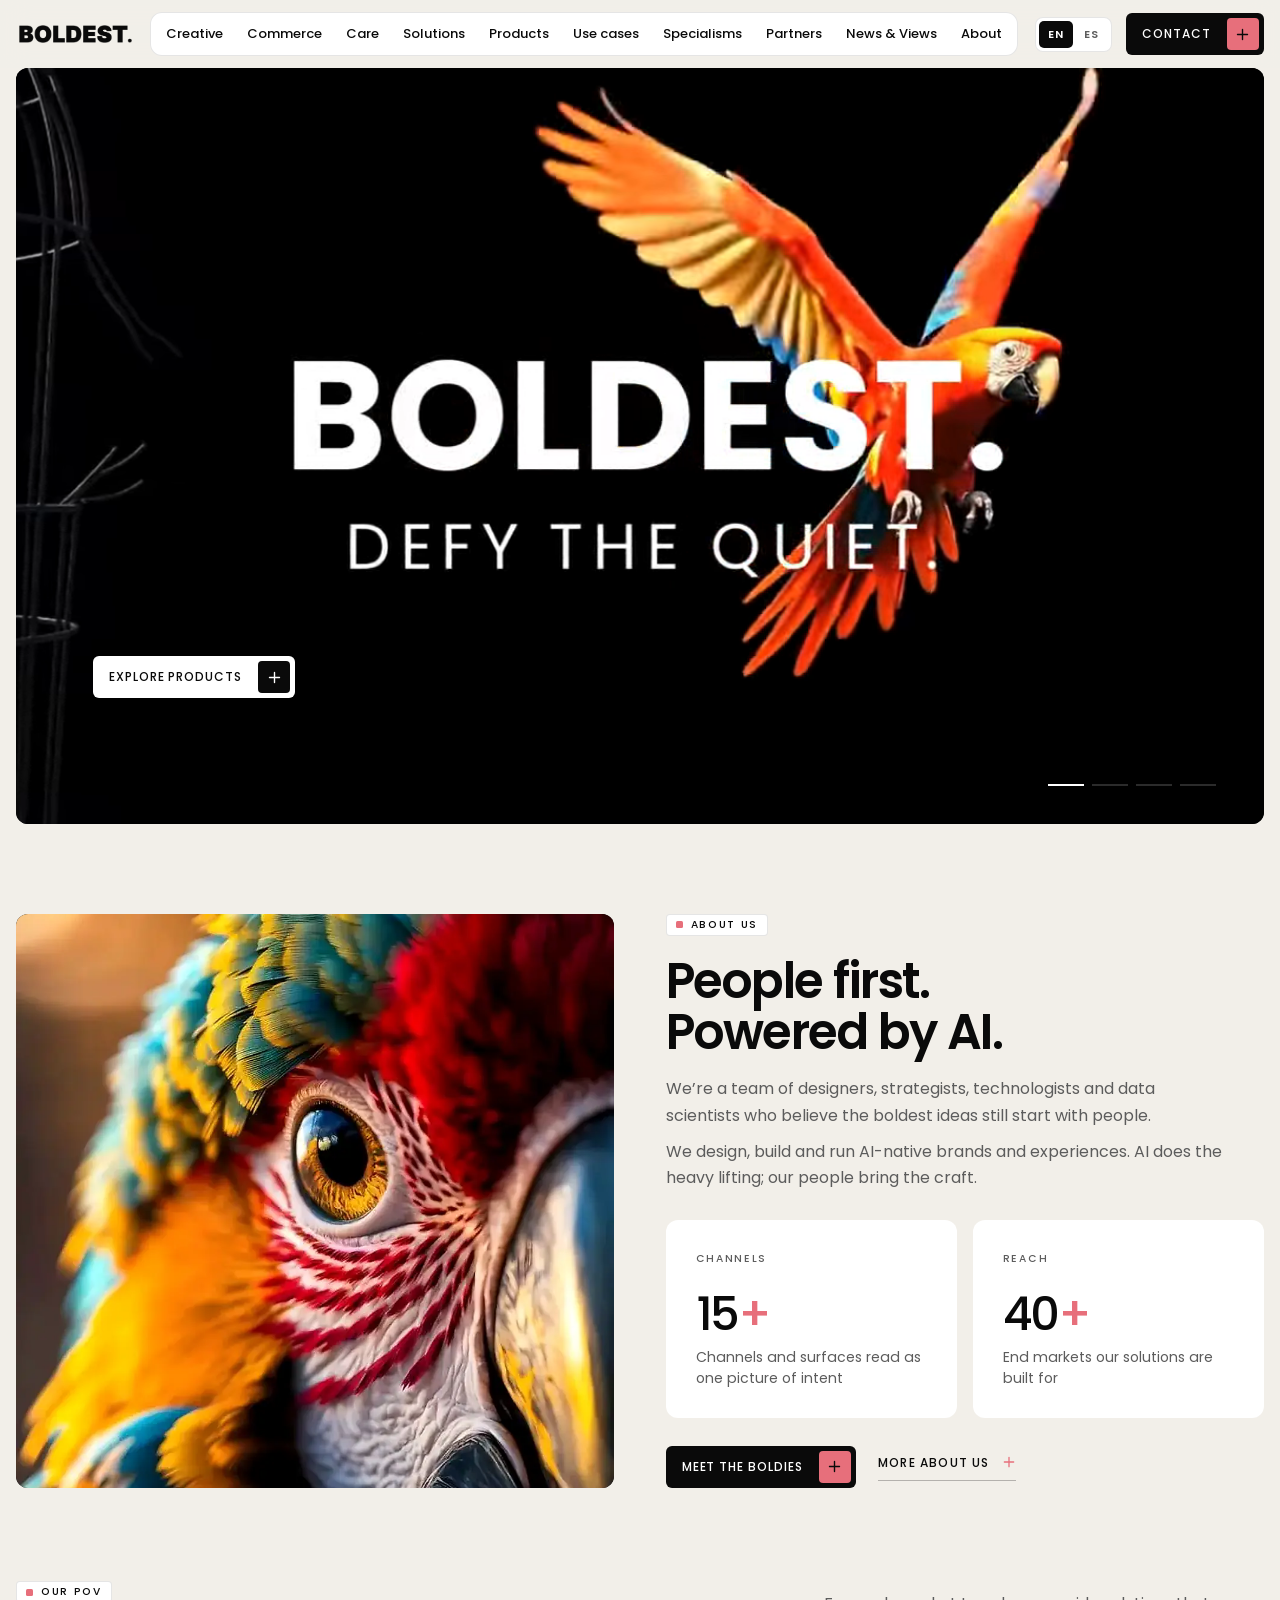
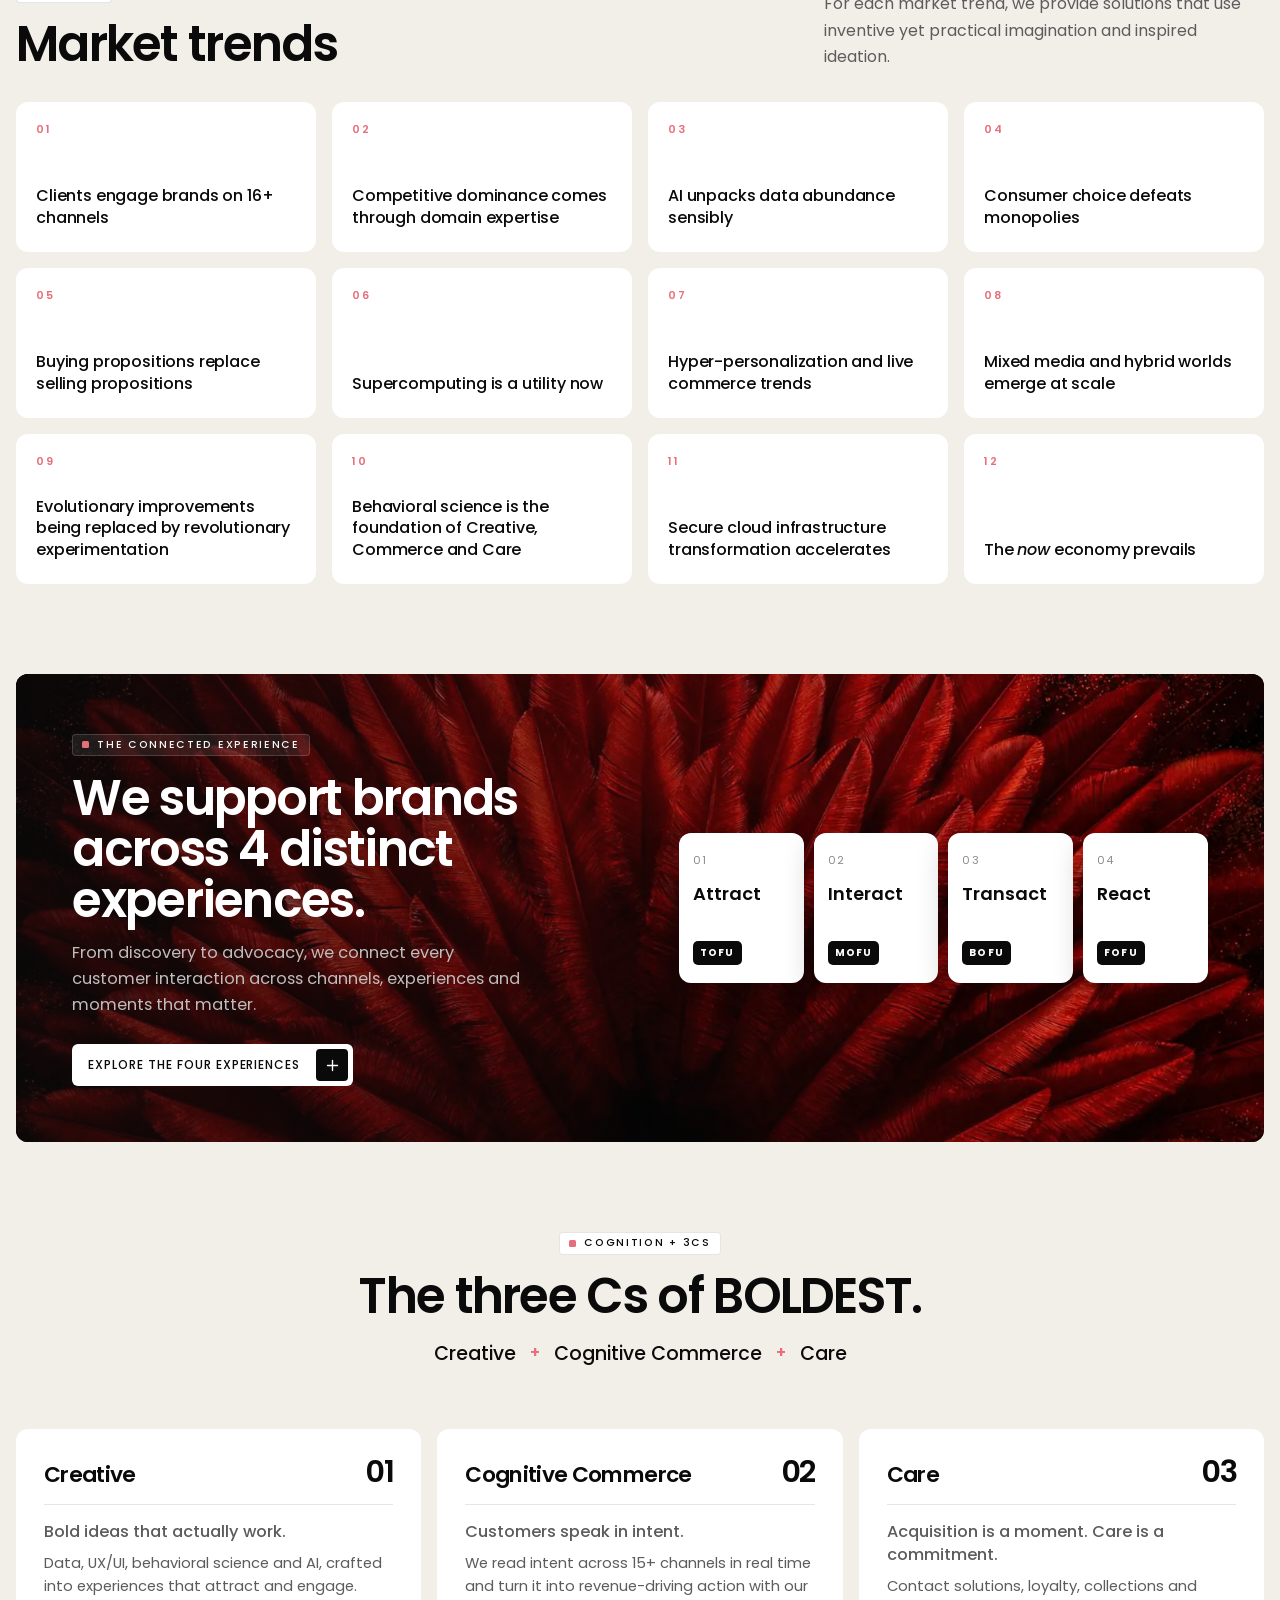
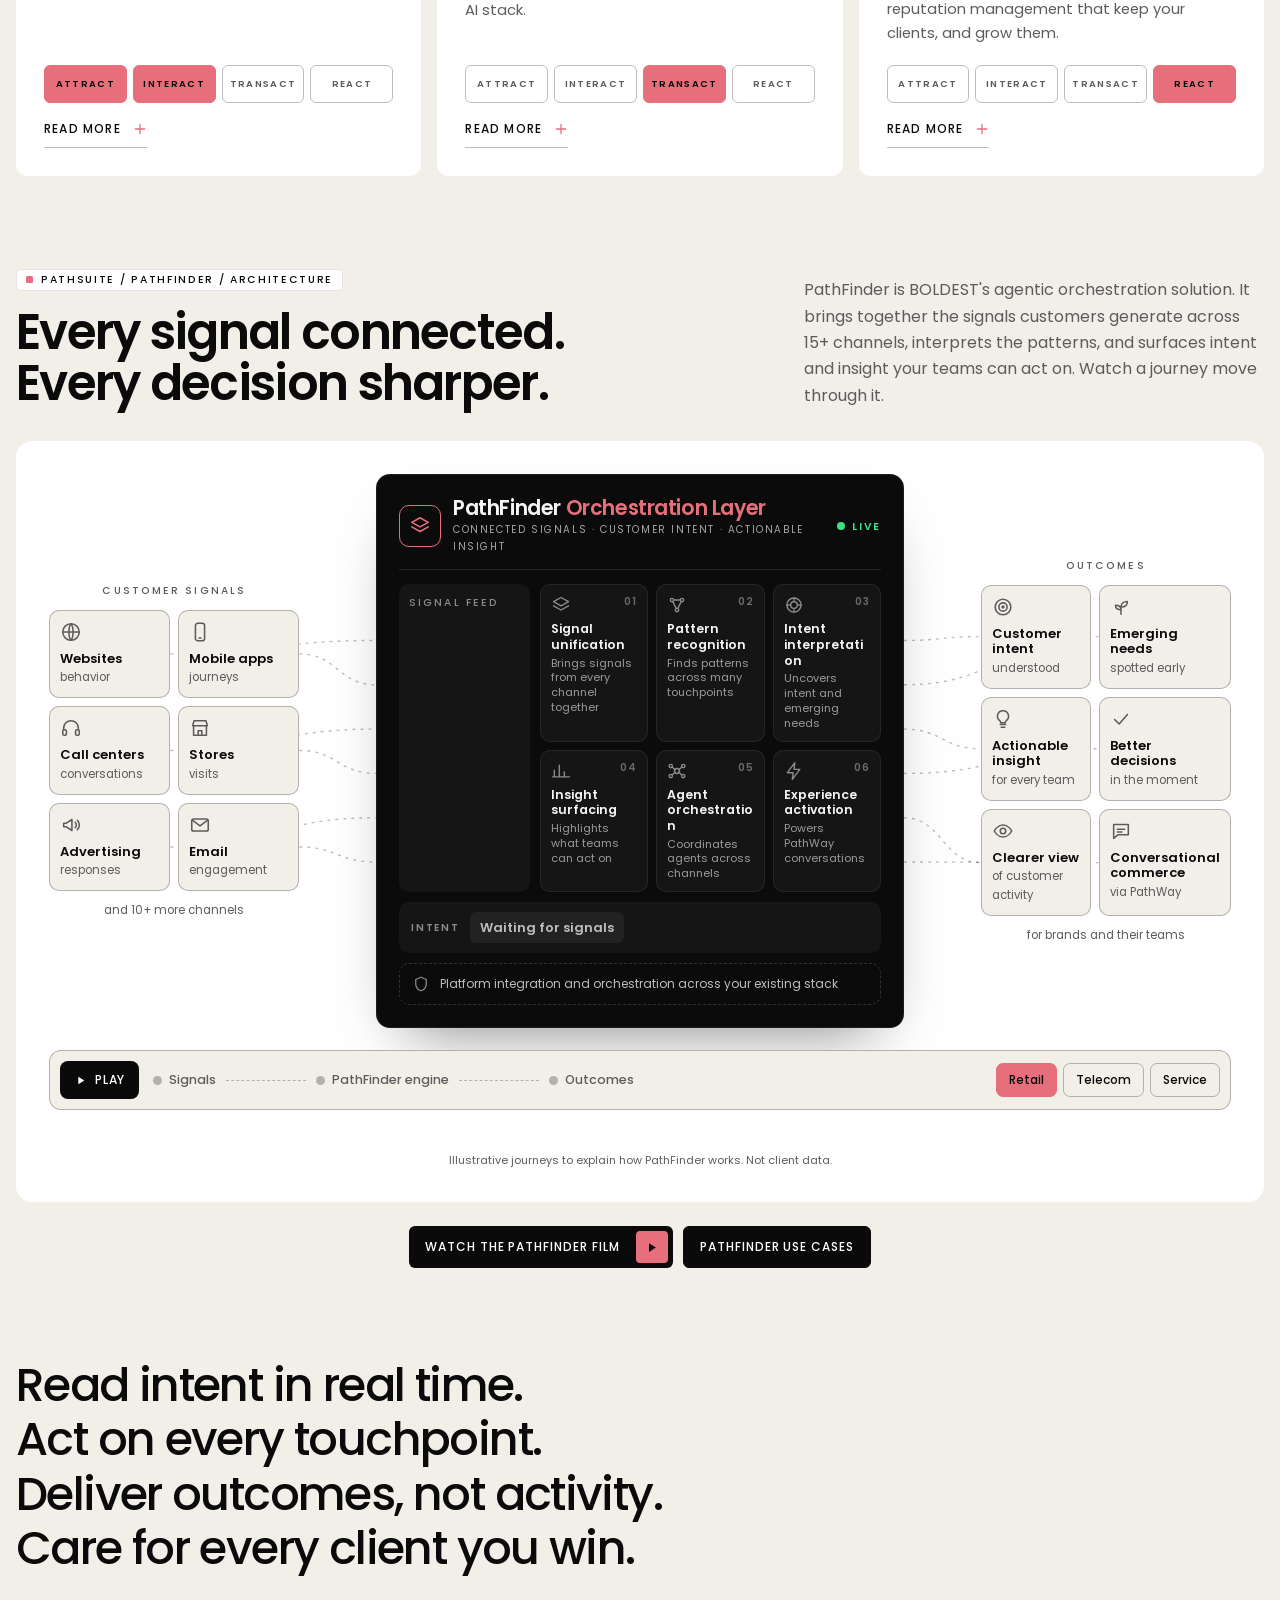
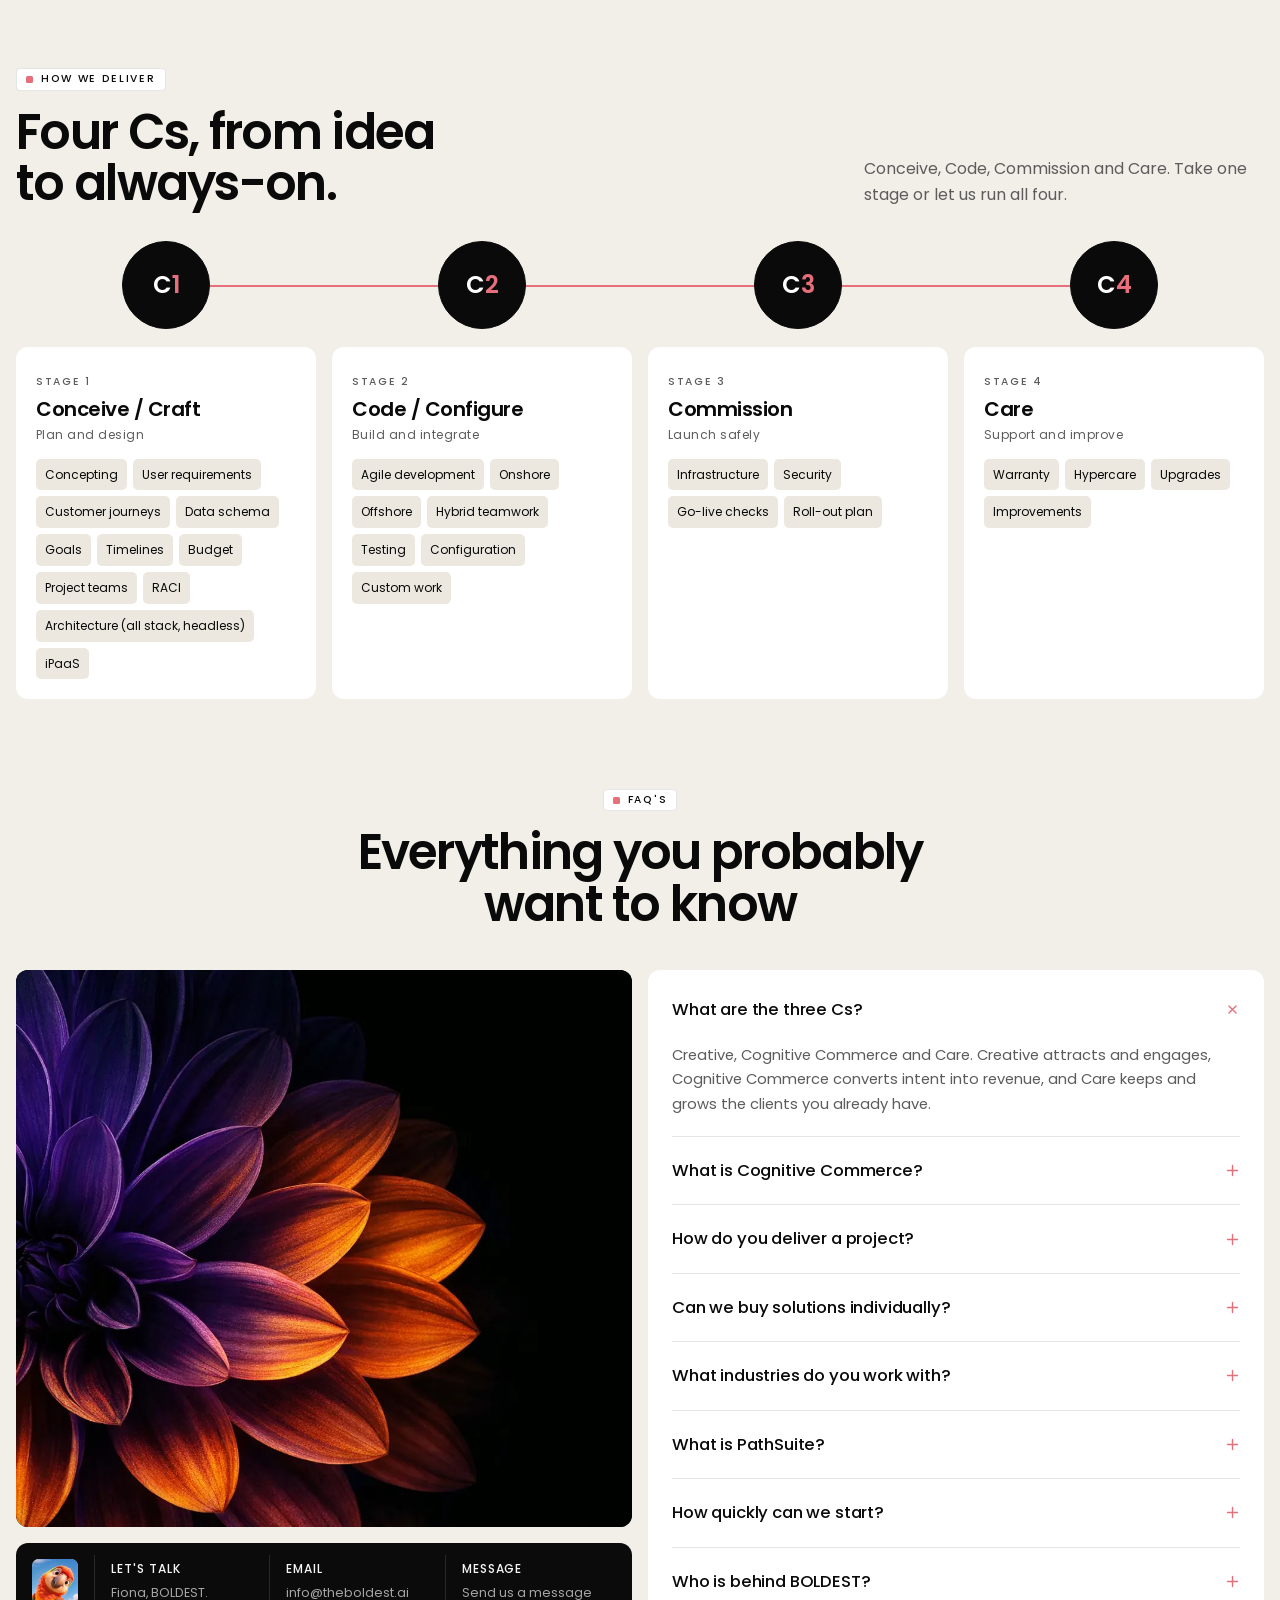
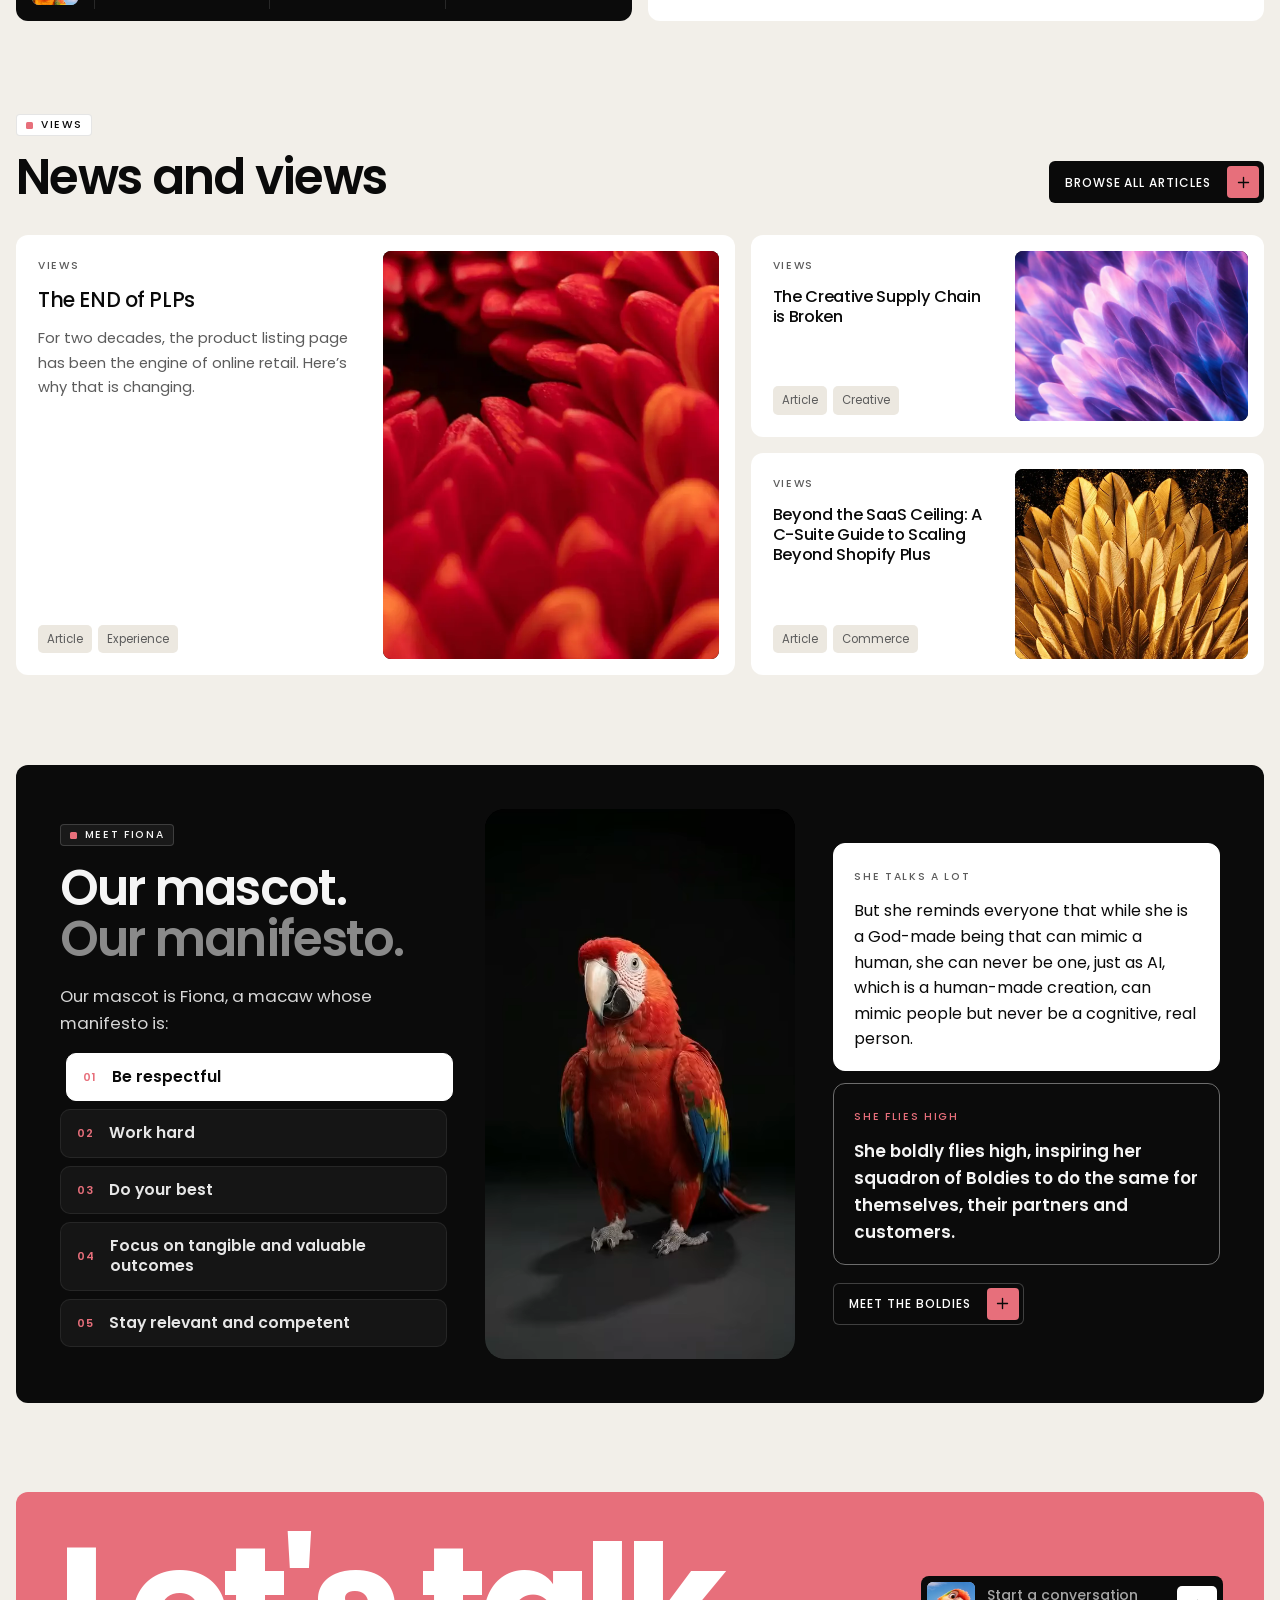
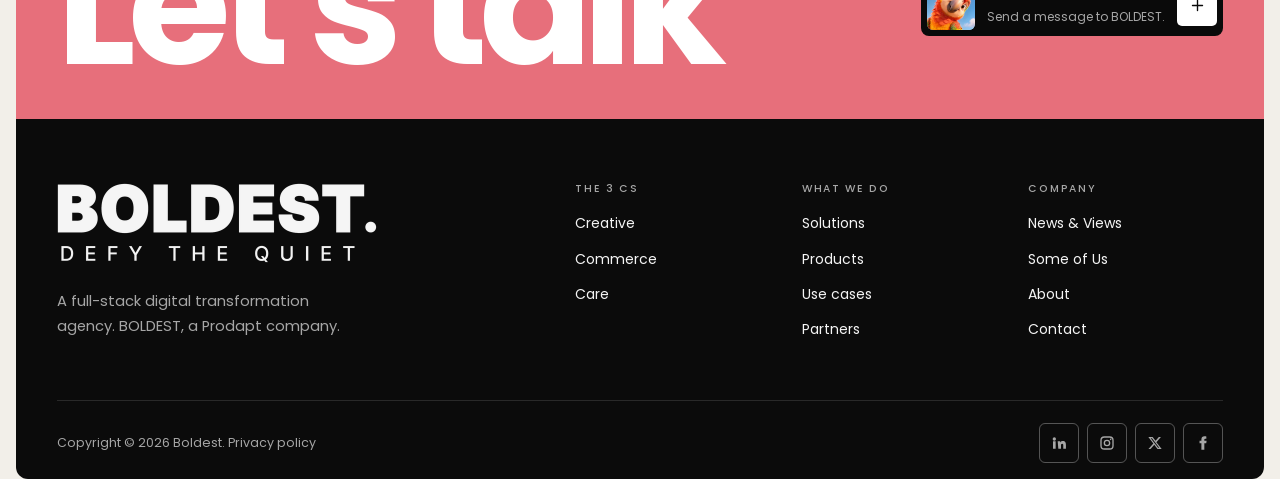
==== index.html @ 5748ca38 "Update index.html" ====
<!DOCTYPE html>

<html lang="en">
<head>
<meta charset="utf-8"/>
<meta content="width=device-width, initial-scale=1, viewport-fit=cover" name="viewport"/>
<title>BOLDEST. Defy the quiet.</title>
<meta content="BOLDEST is a full-stack digital transformation agency creating brand, customer, supplier and workforce experiences on AI-native capabilities, imaginative design, process re-engineering and technology." name="description"/>
<meta content="BOLDEST. Defy the quiet." property="og:title"/>
<meta content="Cognitive Commerce, PathIQ and PathSuite. A Prodapt company." property="og:description"/>
<meta content="website" property="og:type"/>
<meta content="https://theboldest.ai/" property="og:url"/>
<link href="https://fonts.googleapis.com" rel="preconnect"/>
<link crossorigin="" href="https://fonts.gstatic.com" rel="preconnect"/>
<link href="https://fonts.googleapis.com/css2?family=Poppins:wght@300;400;500;600;700&display=swap" rel="stylesheet"/>
<script type="application/ld+json">{"@context":"https://schema.org","@type":"Organization","name":"BOLDEST","url":"https://theboldest.ai/","slogan":"Defy the quiet.","parentOrganization":{"@type":"Organization","name":"Prodapt"},"sameAs":["https://www.linkedin.com/company/boldestai/"],"contactPoint":{"@type":"ContactPoint","name":"BOLDEST","email":"info@theboldest.ai","contactType":"sales"}}</script>
<link href="css/main.css" rel="stylesheet"/>
<style id="v360-css">
.v360-frame{position:relative;width:100%;min-height:560px}
.v360-frame iframe{display:block;width:100%;height:760px;border:0;background:transparent;color-scheme:light}
.v360-load{position:absolute;inset:0;display:grid;place-items:center;font-size:13px;letter-spacing:.08em;text-transform:uppercase;color:var(--muted);pointer-events:none;transition:opacity .4s}
.v360-frame.ready .v360-load{opacity:0}
@media (max-width:760px){.v360-frame{min-height:900px}}
</style><style id="cxp-css">
/* =====================================================================
   BOLDEST — The Connected Experience · Website 2.0 chart style
   Stone page, white chart board, warm accents (no blue), Poppins.
   --pc = stage fill colour · --pi = darker ink of the same hue for text on white
   ===================================================================== */
.cxp{
  --cxp-header:0px;
  --page:#EFECE6; --ink:#0B0B0B; --ink2:#4A4743;
  --board:#FFFFFF; --s1:#F8F6F2; --s2:#FFFFFF; --tx:#0B0B0B; --tx2:#4A4743; --tx3:#6E6A65;
  --bline:rgba(11,11,11,.11); --bline2:rgba(11,11,11,.07); --line:rgba(11,11,11,.12);
  --rose:#DF687C; --mid:#2B2A28; --burst:#0B0B0B;
  --font:"Poppins","Inter",system-ui,-apple-system,"Segoe UI",Roboto,sans-serif;
  --ease:cubic-bezier(.16,1,.3,1);
  background:var(--page);color:var(--ink);font-family:var(--font);-webkit-font-smoothing:antialiased;
}
.cxp *,.cxp *::before,.cxp *::after{box-sizing:border-box}
.cxp button{font:inherit;color:inherit}
.cxp :focus-visible{outline:2px solid var(--mid);outline-offset:3px}
.cxp .sr{position:absolute!important;width:1px;height:1px;margin:-1px;overflow:hidden;clip:rect(0,0,0,0);white-space:nowrap;border:0}

/* ---------- frame ---------- */
.cxp .frame{max-width:1480px;margin:0 auto;display:grid;grid-template-rows:auto auto;gap:clamp(18px,2.6vh,30px);
  padding:clamp(24px,4vh,48px) clamp(16px,3vw,48px) clamp(24px,4vh,48px)}

/* ---------- header ---------- */
.cxp .head{display:grid;grid-template-columns:minmax(0,1.45fr) minmax(0,1fr);gap:36px;align-items:end}
.cxp .eyebrow{margin:0 0 16px;display:inline-flex;align-items:center;gap:10px;font-size:13px;font-weight:500;letter-spacing:.16em;text-transform:uppercase;color:var(--ink);padding:8px 14px;border:1px solid var(--line);border-radius:6px;background:rgba(255,255,255,.6)}
.cxp .eyebrow i{width:9px;height:9px;border-radius:2px;background:var(--rose)}
.cxp h2{margin:0;font-size:clamp(34px,3.6vw,58px);line-height:1.02;letter-spacing:-.045em;font-weight:500;color:var(--ink);text-wrap:balance}
.cxp h2 .short{display:none}
.cxp .head-r{display:flex;flex-direction:column;gap:14px;align-items:flex-start;justify-self:end;max-width:520px}
.cxp .intro{margin:0;font-size:18px;line-height:1.55;color:var(--ink2)}
.cxp .head-actions{display:flex;gap:10px;align-items:center;flex-wrap:wrap}
.cxp .hint{display:inline-flex;align-items:center;gap:9px;font-size:15px;font-weight:500;color:var(--ink);background:#fff;border:1px solid var(--line);border-radius:999px;padding:9px 16px 9px 11px}
.cxp .hint svg{width:20px;height:20px;flex:none;color:var(--rose)}
.cxp .hint .tap{display:none}
.cxp .link-btn{cursor:pointer;background:var(--ink);color:#fff;border:1px solid var(--ink);border-radius:999px;padding:9px 18px;min-height:44px;font-size:15px;font-weight:500;display:inline-flex;align-items:center;gap:8px;transition:background .2s,color .2s}
.cxp .link-btn:hover{background:#fff;color:var(--ink)}
.cxp .link-btn svg{width:16px;height:16px}

/* ---------- the chart board (white, like the website charts) ---------- */
.cxp .board{position:relative;display:grid;grid-template-rows:auto auto auto;gap:22px;
  background:var(--board);color:var(--tx);border:1px solid rgba(11,11,11,.08);border-radius:clamp(20px,2vw,30px);padding:clamp(18px,2vw,30px);
  box-shadow:0 30px 60px -40px rgba(11,11,11,.25)}

/* ---------- stage cards (tabs) ---------- */
.cxp .journey{position:relative}
.cxp .links{position:absolute;inset:0;width:100%;height:100%;pointer-events:none;overflow:visible;z-index:2}
.cxp .link{fill:none;stroke:rgba(11,11,11,.3);stroke-width:1.6;stroke-dasharray:1 1;stroke-dashoffset:0;transition:stroke-dashoffset .7s var(--ease) var(--d,0s)}
.cxp .link-head{fill:rgba(11,11,11,.45)}
.cxp .stages{position:relative;z-index:1;list-style:none;margin:0;padding:0;display:grid;grid-template-columns:repeat(4,minmax(0,1fr));gap:clamp(18px,2.2vw,34px)}
.cxp .stages > li{display:flex;min-width:0}
.cxp .stage{--pc:var(--rose);--pi:#A33A4E;position:relative;width:100%;cursor:pointer;text-align:left;color:var(--tx);background:var(--s1);border:1px solid var(--bline);border-radius:20px;padding:18px 18px 16px;
  display:flex;flex-direction:column;transition:transform .35s var(--ease),box-shadow .35s,background .3s,border-color .3s}
.cxp .stage:hover{transform:translateY(-3px);background:#fff;border-color:color-mix(in srgb,var(--pc) 70%,transparent);box-shadow:0 18px 34px -24px color-mix(in srgb,var(--pi) 70%,transparent)}
.cxp .stage[aria-selected="true"]{background:#fff;border:2px solid var(--pc);box-shadow:0 0 0 5px color-mix(in srgb,var(--pc) 18%,transparent),0 18px 34px -26px rgba(11,11,11,.35)}
.cxp .stage[aria-selected="true"]::after{content:"";position:absolute;left:50%;bottom:-13px;width:20px;height:20px;margin-left:-10px;background:#fff;border-right:2px solid var(--pc);border-bottom:2px solid var(--pc);transform:rotate(45deg);border-bottom-right-radius:3px}
.cxp .s-top{display:flex;align-items:flex-start;gap:9px}
.cxp .s-num{padding-top:3px}
.cxp .s-tag{display:inline-flex;flex-direction:column;align-items:flex-start;gap:4px;min-width:0}
.cxp .s-abbr{align-self:flex-start}
.cxp .s-fd{font-size:13px;font-weight:600;line-height:1.25;color:var(--pi)}
.cxp .d-tag{display:inline-flex;flex-direction:column;align-items:flex-start;gap:4px}
.cxp .d-tag small{font-size:13.5px;font-weight:600;color:var(--pi);line-height:1.2;white-space:nowrap}
.cxp .s-num{font-size:14px;color:var(--tx3);font-weight:500}
.cxp .s-abbr{font-size:13px;font-weight:600;letter-spacing:.1em;color:#0B0B0B;background:var(--pc);padding:4px 9px;border-radius:6px}
.cxp .s-beh{margin-left:auto;display:inline-flex;align-items:center;gap:7px;font-size:13px;color:var(--tx2);text-align:right;line-height:1.25}
.cxp .s-beh svg{width:26px;height:15px;color:var(--pi);flex:none}
.cxp .s-name{display:block;margin:12px 0 0;font-size:clamp(28px,2.3vw,36px);font-weight:500;letter-spacing:-.035em;line-height:1.02}
.cxp .s-mean{display:block;margin-top:6px;font-size:15px;font-weight:600;letter-spacing:0;color:var(--pi)}
.cxp .viz{display:block;width:100%;height:clamp(90px,12vh,130px);margin:10px 0 8px;overflow:visible}
.cxp .s-purpose{display:block;font-size:16px;font-weight:500;line-height:1.4;min-height:2.8em;color:var(--tx)}
.cxp .s-foot{display:flex;align-items:center;justify-content:space-between;flex-wrap:wrap;gap:8px;margin-top:12px;padding-top:12px;border-top:1px solid var(--bline2)}
.cxp .s-count{font-size:13.5px;color:var(--tx2);white-space:nowrap}
.cxp .s-go{display:inline-flex;align-items:center;gap:6px;font-size:14px;font-weight:600;color:var(--pi);padding:7px 12px;white-space:nowrap;border-radius:999px;background:color-mix(in srgb,var(--pc) 18%,#fff);transition:background .25s,color .25s}
.cxp .s-go svg{width:13px;height:13px;transition:transform .3s var(--ease)}
.cxp .stage:hover .s-go svg{transform:translateX(3px)}
.cxp .s-go .v{display:none}
.cxp .stage[aria-selected="true"] .s-go{background:var(--pc);color:#0B0B0B}
.cxp .stage[aria-selected="true"] .s-go .e{display:none}
.cxp .stage[aria-selected="true"] .s-go .v{display:inline}
.cxp .stage[aria-selected="true"] .s-go svg{transform:rotate(90deg)}

/* diagram internals */
.cxp .viz .path{fill:none;stroke:var(--pi);stroke-width:1.7;stroke-linecap:round;stroke-dasharray:1 1;stroke-dashoffset:0;transition:stroke-dashoffset .9s var(--ease) var(--d,0s)}
.cxp .viz .path.soft{stroke-opacity:.4}
.cxp .viz .ghost{fill:none;stroke:rgba(11,11,11,.07);stroke-width:1.6}
.cxp .viz .chev{fill:var(--pi)}
.cxp .viz .nd{fill:#fff;stroke:var(--pi);stroke-width:1.4;transition:fill .3s}
.cxp .viz .nd.on{fill:var(--pc)!important}
.cxp .viz .ic{fill:none;stroke:var(--pi);stroke-width:1.3;stroke-linecap:round;stroke-linejoin:round}
.cxp .viz .ic.on{stroke:#0B0B0B}
.cxp .viz .pt{fill:var(--pi)}
.cxp .viz .burst{fill:var(--burst)}
.cxp .viz .sig,.cxp .viz .sig-t{fill:var(--pi)}

/* ---------- detail panel ---------- */
.cxp .detail{--pc:var(--rose);--pi:#A33A4E;position:relative;display:flex;flex-direction:column;background:#fff;color:var(--tx);border:2px solid var(--pc);border-radius:22px;overflow:hidden;transition:border-color .4s}
.cxp .d-head{display:grid;grid-template-columns:auto minmax(0,1fr) auto;gap:14px 24px;align-items:center;padding:16px 22px;background:linear-gradient(90deg,color-mix(in srgb,var(--pc) 22%,#fff),color-mix(in srgb,var(--pc) 6%,#fff) 70%);border-bottom:1px solid var(--bline2)}
.cxp .d-id{display:flex;align-items:center;gap:14px}
.cxp .d-num{font-size:40px;font-weight:300;line-height:1;color:var(--pi);letter-spacing:-.04em}
.cxp .d-id h3{margin:0;font-size:28px;font-weight:500;letter-spacing:-.03em;line-height:1.1}
.cxp .d-id{flex-wrap:nowrap}
.cxp .d-stmt{margin:0;font-size:clamp(18px,1.5vw,22px);line-height:1.4;letter-spacing:-.015em;font-weight:400;color:var(--tx)}
.cxp .d-stmt::before{content:"“";color:var(--pi);font-size:1.6em;line-height:0;vertical-align:-.34em;margin-right:3px}
.cxp .d-nav{display:flex;gap:8px;align-items:center}
.cxp .d-pill{display:inline-flex;align-items:center;gap:7px;font-size:14px;color:var(--tx2);background:#fff;border:1px solid var(--bline);border-radius:999px;padding:7px 13px;white-space:nowrap}
.cxp .d-pill svg{width:24px;height:13px;color:var(--pi)}
.cxp .icon-btn{cursor:pointer;background:#fff;color:var(--tx);border:1px solid var(--bline);border-radius:999px;height:42px;min-width:42px;padding:0 12px;display:inline-flex;align-items:center;justify-content:center;gap:6px;font-size:14px}
.cxp .icon-btn:hover{border-color:var(--tx)}
.cxp .icon-btn svg{width:16px;height:16px}
.cxp .d-close{display:none}
.cxp .d-tabs{display:none}
.cxp .d-body{display:grid;grid-template-columns:1fr 1fr 1.15fr 1.3fr}
.cxp .d-body.swap > *{animation:dIn .45s var(--ease) both}
.cxp .d-body.swap > *:nth-child(2){animation-delay:.04s}.cxp .d-body.swap > *:nth-child(3){animation-delay:.08s}.cxp .d-body.swap > *:nth-child(4){animation-delay:.12s}
@keyframes dIn{from{opacity:0;transform:translateY(8px)}to{opacity:1;transform:none}}
.cxp .d-col{padding:18px 22px 22px;border-right:1px solid var(--bline2);min-width:0}
.cxp .d-col:last-child{border-right:0}
.cxp .d-col h4{display:flex;align-items:center;gap:9px;margin:0 0 14px;font-size:13px;font-weight:600;letter-spacing:.14em;text-transform:uppercase;color:var(--tx2)}
.cxp .d-col h4 b{letter-spacing:0;font-size:12.5px;font-weight:600;color:#0B0B0B;background:var(--pc);border-radius:999px;min-width:24px;height:24px;display:inline-grid;place-items:center;padding:0 7px}
.cxp .d-col h4.gap{margin-top:22px}
.cxp .facts{margin:0}
.cxp .facts div{display:grid;grid-template-columns:96px 1fr;gap:12px;padding:10px 0;border-top:1px solid var(--bline2);font-size:16px;line-height:1.45}
.cxp .facts div:first-child{border-top:0}
.cxp .facts dt{color:var(--tx3)} .cxp .facts dd{margin:0}
.cxp .mot{display:flex;gap:12px;align-items:center;margin-top:16px;padding:14px 16px;border-radius:16px;background:#F4F1EC;border:1px solid var(--bline2);font-size:16px;line-height:1.4}
.cxp .mot svg{width:28px;height:28px;flex:none}
.cxp .mot small{display:block;font-size:12.5px;font-weight:600;letter-spacing:.14em;text-transform:uppercase;color:var(--pi);margin-bottom:2px}
.cxp .mot.quiet small{color:var(--tx3)}
.cxp .pills{display:flex;flex-wrap:wrap;gap:8px}
.cxp .pill{display:inline-flex;align-items:center;padding:7px 13px;border:1.5px dashed color-mix(in srgb,var(--pi) 55%,transparent);border-radius:10px;font-size:15px;line-height:1.3;background:color-mix(in srgb,var(--pc) 10%,#fff)}
.cxp .pill.solid{border:1px solid var(--bline);background:#fff}
.cxp .acts{list-style:none;margin:0;padding:0;display:grid;gap:4px}
.cxp .acts li{display:flex;align-items:center;gap:12px;padding:5px 0;font-size:16px;line-height:1.3}
.cxp .acts svg{flex:none;width:36px;height:36px;padding:9px;border-radius:50%;background:color-mix(in srgb,var(--pc) 18%,#fff);stroke:var(--pi);fill:none;stroke-width:1.3;stroke-linecap:round;stroke-linejoin:round}
.cxp .acts.two{grid-template-columns:1fr 1fr;column-gap:12px}
.cxp .acts.two li{font-size:15px}
.cxp .note{margin:10px 0 0;font-size:13.5px;line-height:1.5;color:var(--tx3)}
.cxp .quotes{list-style:none;margin:0;padding:0;display:flex;flex-direction:column;gap:8px}
.cxp .quotes li{position:relative;padding:10px 14px 10px 36px;background:#F4F1EC;border-radius:14px 14px 14px 4px;font-size:16px;line-height:1.4}
.cxp .quotes li::before{content:"“";position:absolute;left:13px;top:4px;font-size:26px;color:var(--pi);font-weight:600}

/* ---------- footer inside the board ---------- */
.cxp .lower{display:flex;align-items:center;gap:24px;min-width:0;color:var(--tx);padding-top:4px;border-top:1px solid var(--bline2);padding-top:18px}
.cxp .lab{margin:0;font-size:13px;font-weight:600;letter-spacing:.14em;text-transform:uppercase;color:var(--tx2);white-space:nowrap}
.cxp .lab b{color:var(--tx);font-weight:600}
.cxp .key{display:flex;gap:20px;align-items:center;flex-wrap:wrap}
.cxp .key span{display:inline-flex;align-items:center;gap:8px;font-size:15px;white-space:nowrap;color:var(--tx2)}
.cxp .key svg{width:32px;height:17px;overflow:visible;color:var(--mid)}
.cxp .chan-row{display:flex;align-items:flex-start;gap:14px;min-width:0;flex-direction:column}
.cxp .chans{display:flex;gap:8px;flex-wrap:wrap}
.cxp .chan{display:inline-flex;align-items:center;gap:7px;padding:6px 13px 6px 10px;border:1px solid var(--bline);border-radius:999px;background:#F8F6F2;font-size:15px;white-space:nowrap;color:var(--tx)}
.cxp .chan svg{width:15px;height:15px;stroke:var(--mid);fill:none;stroke-width:1.3;stroke-linecap:round;stroke-linejoin:round}
.cxp .lower{flex-direction:column;align-items:stretch;gap:16px}
.cxp .m-actions{display:none}
.cxp .scrim{display:none}

/* ---------- full framework dialog ---------- */
.cxp-full{border:0;padding:0;width:min(1320px,94vw);max-height:90vh;border-radius:24px;background:#FFFFFF;color:#0B0B0B;font-family:"Poppins","Inter",system-ui,sans-serif;box-shadow:0 30px 80px rgba(0,0,0,.3)}
.cxp-full::backdrop{background:rgba(11,11,11,.5)}
.cxp-full .f-head{position:sticky;top:0;z-index:2;display:flex;align-items:center;gap:12px;padding:18px 24px;background:#EFECE6;color:#0B0B0B;border-bottom:1px solid rgba(11,11,11,.1)}
.cxp-full h3{margin:0;font-size:22px;font-weight:500;letter-spacing:-.03em}
.cxp-full .f-head p{margin:0;font-size:14px;color:#4A4743}
.cxp-full .close{margin-left:auto;cursor:pointer;background:#0B0B0B;color:#fff;border:0;border-radius:999px;height:42px;padding:0 18px;font:inherit;font-size:14px;font-weight:500}
.cxp-full .f-body{padding:8px 24px 26px}
.cxp-full table{width:100%;border-collapse:collapse;table-layout:fixed;font-size:15px;line-height:1.5}
.cxp-full th,.cxp-full td{text-align:left;vertical-align:top;padding:12px 12px;border-bottom:1px solid rgba(11,11,11,.09)}
.cxp-full thead th{position:sticky;top:78px;background:#fff;z-index:1;font-size:17px;font-weight:500}
.cxp-full thead th span{display:inline-block;margin-left:6px;font-size:12px;font-weight:600;letter-spacing:.08em;color:#0B0B0B;background:var(--pc);padding:2px 8px;border-radius:5px;vertical-align:2px}
.cxp-full tbody th{width:160px;font-size:12px;letter-spacing:.14em;text-transform:uppercase;color:#4A4743;font-weight:600}
.cxp-full ul{margin:0;padding-left:18px}
.cxp-full li{margin:3px 0}
.cxp-full .f-foot{display:grid;grid-template-columns:2fr 1fr;gap:24px;margin-top:20px}
.cxp-full h4{margin:0 0 10px;font-size:12px;letter-spacing:.14em;text-transform:uppercase;color:#4A4743;font-weight:600}
.cxp-full .grp{display:grid;grid-template-columns:repeat(3,1fr);gap:14px;font-size:15px}
.cxp-full .grp b{display:block;font-size:14px;color:#0B0B0B;margin-bottom:4px}
.cxp-full .m-full{display:none}
.cxp-full .m-full section{padding:16px 0;border-bottom:1px solid rgba(11,11,11,.09)}
.cxp-full .m-full h5{margin:0 0 6px;font-size:19px;font-weight:500}
.cxp-full .m-full dl{margin:0} .cxp-full .m-full dt{margin-top:10px;font-size:12px;letter-spacing:.14em;text-transform:uppercase;color:#4A4743;font-weight:600}
.cxp-full .m-full dd{margin:3px 0 0;font-size:16px}

/* ---------- entrance ---------- */
.cxp .cxrv{transition:opacity .7s ease var(--d,0s),transform .8s var(--ease) var(--d,0s)}
.cxp.pre .cxrv{opacity:0;transform:translateY(14px)}
.cxp.pre .path,.cxp.pre .link{stroke-dashoffset:1}
.cxp.no-tr .cxrv,.cxp.no-tr .path,.cxp.no-tr .link{transition:none!important}
.cxp.settled .cxrv{transition:transform .35s var(--ease),box-shadow .35s,background .3s,border-color .3s,opacity .3s!important}
.cxp.settled .path,.cxp.settled .link{transition-delay:0s!important}


/* ---------- desktop & laptop: the whole section in one view ---------- */
@media (min-width:1024px){
  .cxp .frame{height:calc(100svh - var(--cxp-header));min-height:620px;max-height:1000px;grid-template-rows:auto minmax(0,1fr);gap:clamp(10px,1.6vh,18px);padding:clamp(12px,2vh,26px) clamp(16px,2.6vw,44px)}
  .cxp .head{grid-template-columns:minmax(0,1fr) auto;gap:28px;align-items:end}
  .cxp .eyebrow{font-size:12.5px;padding:5px 10px;margin:0 0 8px}
  .cxp h2{font-size:clamp(26px,2.55vw,42px)}
  .cxp .head-r{max-width:430px;gap:10px}
  .cxp .intro{font-size:clamp(14px,1.05vw,16px);line-height:1.45}
  .cxp .hint{font-size:13.5px;padding:7px 13px 7px 9px}
  .cxp .link-btn{min-height:38px;font-size:14px;padding:7px 15px}
  .cxp .board{min-height:0;grid-template-rows:auto minmax(0,1fr) auto;gap:clamp(12px,1.8vh,18px);padding:clamp(12px,1.4vw,20px)}

  /* stage cards: name and diagram side by side */
  .cxp .stage{display:grid;grid-template-columns:auto minmax(0,1fr);grid-template-areas:"top top" "id viz";column-gap:12px;row-gap:4px;padding:12px 14px 12px;border-radius:18px}
  .cxp .s-top{padding-right:116px;min-height:46px}
  .cxp .s-beh{display:none}
  .cxp .s-purpose,.cxp .s-count{display:none}
  .cxp .s-id{display:contents}
  .cxp .s-name{grid-area:id;align-self:center}
  .cxp .s-mean{grid-area:mean;margin-top:4px}
  .cxp .s-top{grid-area:top}
  .cxp .s-beh span{display:none}
  .cxp .s-name{font-size:clamp(22px,1.9vw,30px);margin-top:4px}
  .cxp .s-mean{font-size:13.5px;margin-top:3px;line-height:1.3}
  .cxp .viz{grid-area:viz;height:clamp(52px,8vh,88px);margin:8px 0 4px;align-self:center}
  .cxp .s-purpose{grid-area:purpose;font-size:clamp(14px,1.05vw,15.5px);line-height:1.35;min-height:2.7em;margin-top:5px}
  .cxp .s-foot{position:absolute;top:12px;right:14px;margin:0;padding:0;border:0}
  .cxp .s-count{font-size:12.5px;overflow:hidden;text-overflow:ellipsis}
  .cxp .s-go{font-size:13.5px;padding:5px 10px}
  .cxp .stage[aria-selected="true"]::after{bottom:-12px;width:18px;height:18px;margin-left:-9px}

  /* detail panel: compact, the four columns stay side by side */
  .cxp .detail{min-height:0}
  .cxp .d-head{padding:10px 18px;gap:8px 18px}
  .cxp .d-num{font-size:30px}
  .cxp .d-id{gap:11px}
  .cxp .d-id h3{font-size:22px}
  .cxp .d-tag small{font-size:13px}
  .cxp .d-stmt{font-size:clamp(15px,1.2vw,19px);line-height:1.35}
  .cxp .icon-btn{height:36px;min-width:36px}
  .cxp .d-pill{font-size:13px;padding:5px 11px}
  .cxp .d-body{flex:1;min-height:0;overflow:auto;overscroll-behavior:contain;grid-template-columns:.85fr 1.2fr 1fr 1.4fr;scrollbar-width:thin}
  .cxp .facts div:nth-child(n+2){display:none}
  .cxp .facts div{grid-template-columns:1fr!important}
  .cxp .facts dt{font-size:12px;letter-spacing:.12em;text-transform:uppercase;font-weight:600}
  .cxp .d-col{padding:11px 16px 12px}
  .cxp .d-col h4{font-size:12px;margin:0 0 8px;gap:8px}
  .cxp .d-col h4 b{min-width:22px;height:22px;font-size:12.5px}
  .cxp .d-col h4.gap{margin-top:12px}
  .cxp .facts div{grid-template-columns:76px 1fr;gap:10px;padding:5px 0;font-size:14.5px;line-height:1.35}
  .cxp .mot{margin-top:9px;padding:9px 12px;font-size:14.5px;gap:10px;border-radius:14px}
  .cxp .mot svg{width:22px;height:22px}
  .cxp .mot small{font-size:12px}
  .cxp .pills{gap:6px}
  .cxp .pill{padding:4px 10px;font-size:14px;border-radius:9px}
  .cxp .acts{gap:2px}
  .cxp .acts li{font-size:14.5px;padding:2px 0;gap:9px}
  .cxp .acts svg{width:30px;height:30px;padding:7px}
  .cxp .acts.two li{font-size:14px}
  .cxp .quotes{gap:5px}
  .cxp .quotes li{padding:5px 12px 5px 30px;font-size:14.5px;line-height:1.35;border-radius:12px 12px 12px 4px}
  .cxp .quotes li::before{left:11px;top:0;font-size:22px}

  /* key + channels share one row */
  .cxp .lower{display:grid;grid-template-columns:auto minmax(0,1fr);align-items:center;gap:18px;padding-top:10px}
  .cxp .key{flex-direction:column;align-items:flex-start;gap:3px;flex-wrap:nowrap;padding-right:18px;border-right:1px solid var(--bline)}
  .cxp .key span{font-size:13px}
  .cxp .key svg{width:26px;height:14px}
  .cxp .chan-row{display:block;min-width:0}
  .cxp .chan-row .lab{display:inline-block;margin-right:8px;vertical-align:middle}
  .cxp .chan-row .chans{display:inline-flex;vertical-align:middle;row-gap:5px}
  .cxp .lab{font-size:12px}
  .cxp .chans{gap:5px}
  .cxp .chan{font-size:13px;padding:2px 10px;gap:0}
  .cxp .chan svg{display:none}
}
/* short laptop screens: the stage cards carry the story, so the intro line steps aside */
@media (min-width:1024px) and (max-height:880px){
  .cxp .intro{display:none}
  .cxp .eyebrow{display:none}
  .cxp .quotes{gap:4px}
  .cxp .quotes li{padding:4px 12px 4px 30px;line-height:1.3}
  .cxp .pill{padding:3px 9px}
  .cxp .pills{gap:5px}
  .cxp .d-col{padding-top:9px;padding-bottom:9px}
  .cxp .d-col h4.gap{margin-top:9px}
  .cxp .acts li{padding:1px 0}
  .cxp .viz{height:46px;margin:4px 0 2px}
  .cxp .stage{padding-top:10px;padding-bottom:10px}
  .cxp .s-foot{top:10px}
  .cxp .head-r{align-self:end}
}
/* ---------- tablet ---------- */
@media (max-width:1023px) and (min-width:768px){
  .cxp .head{grid-template-columns:1fr;gap:14px}
  .cxp .head-r{justify-self:start;max-width:none}
  .cxp .stages{grid-template-columns:1fr 1fr;gap:24px}
  .cxp .stage[aria-selected="true"]::after{display:none}
  .cxp .d-head{grid-template-columns:auto 1fr}
  .cxp .d-stmt{grid-column:1/-1;grid-row:2}
  .cxp .d-body{grid-template-columns:1fr 1fr}
  .cxp .d-col:nth-child(2){border-right:0}
  .cxp .d-col:nth-child(-n+2){border-bottom:1px solid var(--bline2)}
}
/* ---------- mobile: 2×2 overview + bottom sheet ---------- */
@media (max-width:767px){
  .cxp .frame{padding:18px 12px 18px;gap:14px}
  .cxp .board{padding:12px;border-radius:20px;gap:14px}
  .cxp .head{grid-template-columns:1fr;gap:12px}
  .cxp .eyebrow{font-size:11.5px;margin-bottom:12px;letter-spacing:.12em;padding:6px 10px}
  .cxp h2{font-size:30px}
  .cxp h2 .long{display:none} .cxp h2 .short{display:inline}
  .cxp .intro{font-size:16px;line-height:1.5}
  .cxp .head-r{justify-self:start}
  .cxp .head-actions .link-btn{display:none}
  .cxp .hint .click{display:none} .cxp .hint .tap{display:inline}
  .cxp .stages{grid-template-columns:1fr 1fr;gap:16px 10px}
  .cxp .stage{padding:12px;border-radius:16px}
  .cxp .stage:hover{transform:none}
  .cxp .stage[aria-selected="true"]::after{display:none}
  .cxp .s-beh{display:none}
  .cxp .s-num{font-size:12.5px}
  .cxp .s-abbr{font-size:12px;padding:3px 7px}
  .cxp .s-name{font-size:23px;margin-top:9px}
  .cxp .s-mean{font-size:12.5px;line-height:1.3}
  .cxp .viz{height:56px;margin:6px 0 4px}
  .cxp .s-purpose{font-size:13.5px;color:var(--tx2);min-height:0;display:-webkit-box;-webkit-line-clamp:2;-webkit-box-orient:vertical;overflow:hidden}
  .cxp .s-foot{margin-top:8px;padding-top:8px}
  .cxp .s-count{display:none}
  .cxp .s-go{width:100%;justify-content:center;padding:9px 10px;min-height:42px;font-size:14px}
  .cxp .lower{border-top:0;padding-top:0}
  .cxp .chan-row{display:none}
  .cxp .key{gap:8px 16px}
  .cxp .key span{font-size:14px}
  .cxp .m-actions{display:flex;gap:8px}
  .cxp .m-actions .link-btn{flex:1;justify-content:center;min-height:46px}
  .cxp:not(.sheet-open) .stage[aria-selected="true"]{border:1px solid var(--bline);box-shadow:none;background:var(--s1)}
  .cxp:not(.sheet-open) .stage[aria-selected="true"] .s-go{background:color-mix(in srgb,var(--pc) 18%,#fff);color:var(--pi)}
  .cxp:not(.sheet-open) .stage[aria-selected="true"] .s-go .e{display:inline}
  .cxp:not(.sheet-open) .stage[aria-selected="true"] .s-go .v{display:none}
  .cxp:not(.sheet-open) .stage[aria-selected="true"] .s-go svg{transform:none}
  /* bottom sheet */
  .cxp .detail{position:fixed;left:0;right:0;bottom:0;z-index:50;max-height:88svh;border-radius:22px 22px 0 0;border:0;border-top:3px solid var(--pc);box-shadow:0 -20px 60px rgba(11,11,11,.25);
    transform:translateY(105%);transition:transform .45s var(--ease);padding-bottom:env(safe-area-inset-bottom,0px)}
  .cxp.sheet-open .detail{transform:none}
  .cxp .d-body{overflow:auto;overscroll-behavior:contain;flex:1;min-height:0}
  .cxp .scrim{display:block;position:fixed;inset:0;z-index:49;background:rgba(11,11,11,.45);opacity:0;pointer-events:none;transition:opacity .35s}
  .cxp.sheet-open .scrim{opacity:1;pointer-events:auto}
  .cxp .d-head{grid-template-columns:1fr auto;padding:20px 16px 14px;position:relative;gap:10px}
  .cxp .d-head::before{content:"";position:absolute;top:8px;left:50%;width:44px;height:4px;margin-left:-22px;border-radius:4px;background:rgba(11,11,11,.18)}
  .cxp .d-num{font-size:32px}
  .cxp .d-id h3{font-size:24px}
  .cxp .d-stmt{grid-column:1/-1;grid-row:2;font-size:18px}
  .cxp .d-nav .prevnext,.cxp .d-nav .d-pill{display:none}
  .cxp .d-close{display:inline-flex}
  .cxp .d-tabs{display:flex;gap:6px;padding:10px 16px;overflow-x:auto;scrollbar-width:none;border-bottom:1px solid var(--bline2)}
  .cxp .d-tab{cursor:pointer;flex:none;border:1px solid var(--bline);background:#fff;color:var(--tx);border-radius:999px;padding:7px 14px;min-height:40px;font-size:14px}
  .cxp .d-tab[aria-selected="true"]{background:#0B0B0B;color:#fff;border-color:#0B0B0B}
  .cxp .d-body{display:block}
  .cxp .d-col{border-right:0;border-bottom:1px solid var(--bline2);padding:16px}
  .cxp-full .f-body table{display:none}
  .cxp-full .m-full{display:block}
  .cxp-full .f-foot{grid-template-columns:1fr}
  .cxp-full .grp{grid-template-columns:1fr}
}
@media (prefers-reduced-motion:reduce){
  .cxp *,.cxp *::before,.cxp *::after{transition-duration:.01ms!important;transition-delay:0s!important;animation:none!important}
}

#experiences .cxp{border-radius:var(--r,16px)}
.xp-banner{display:grid;grid-template-columns:minmax(0,1.05fr) minmax(0,1fr);gap:clamp(24px,4vw,64px);align-items:center;padding:clamp(28px,4.4vw,64px);border-radius:var(--r,16px);background:#0A0A0A;color:#F5F5F5;text-decoration:none;position:relative;overflow:hidden;transition:transform .5s var(--ease,ease)}
.xp-banner::before{content:"";position:absolute;inset:auto -10% -60% 30%;height:120%;background:radial-gradient(closest-side,rgba(231,111,123,.28),transparent);pointer-events:none}
.xp-banner:hover{transform:translateY(-3px)}
.xp-banner .tag{background:rgba(255,255,255,.08);color:#F5F5F5;border-color:rgba(255,255,255,.16)}
.xp-banner .h2{color:#fff;margin:16px 0 0}
.xp-lede{color:#BDBDBD;font-size:1.02rem;line-height:1.6;margin:14px 0 26px;max-width:46ch}
.xp-banner .btnx{background:#fff!important;color:#0A0A0A!important}
.xp-banner .btnx .ic{background:#0A0A0A!important;color:#fff!important}
.xp-stages{list-style:none;margin:0;padding:0;display:grid;grid-template-columns:repeat(4,minmax(0,1fr));gap:10px;position:relative}
.xp-stages::before{content:"";position:absolute;left:6%;right:6%;top:50%;height:1px;background:linear-gradient(90deg,#E8879A,#F2A07A,#EDC56C,#CDB6EE);opacity:.6}
.xp-stages li{position:relative;display:flex;flex-direction:column;gap:10px;padding:18px 14px;border-radius:12px;background:#151515;border:1px solid rgba(255,255,255,.08);min-height:150px;transition:transform .45s var(--ease,ease),border-color .3s}
.xp-stages li:nth-child(even){transform:translateY(22px)}
.xp-banner:hover .xp-stages li{border-color:var(--c)}
.xp-stages i{font-style:normal;font-size:11px;letter-spacing:.14em;color:#8A8A8A}
.xp-stages b{font-size:clamp(1rem,1.4vw,1.25rem);font-weight:600;color:#fff}
.xp-stages small{margin-top:auto;align-self:flex-start;font-size:10px;font-weight:700;letter-spacing:.12em;padding:4px 7px;border-radius:5px;background:var(--c);color:#0A0A0A}
@media (max-width:960px){.xp-banner{grid-template-columns:1fr}.xp-stages li:nth-child(even){transform:none}}
@media (max-width:560px){.xp-stages{grid-template-columns:repeat(2,minmax(0,1fr))}.xp-stages::before{display:none}.xp-stages li{min-height:110px}}

.xp-banner>*{position:relative;z-index:1}
.xp-banner>.xp-bg{position:absolute;inset:0;z-index:0;width:100%;height:100%;object-fit:cover;object-position:50% 40%;transition:transform 1.2s var(--ease,ease)}
.xp-banner::after{content:"";position:absolute;inset:0;z-index:0;background:linear-gradient(90deg,rgba(10,10,10,.86) 0%,rgba(10,10,10,.5) 50%,rgba(10,10,10,.12) 100%)}
.xp-banner::before{z-index:0}
.xp-banner:hover>.xp-bg{transform:scale(1.04)}
.xp-stages li{background:rgba(15,15,15,.72);backdrop-filter:blur(6px);-webkit-backdrop-filter:blur(6px)}
@media (max-width:960px){.xp-banner::after{background:linear-gradient(180deg,rgba(10,10,10,.86) 0%,rgba(10,10,10,.6) 60%,rgba(10,10,10,.5) 100%)}}
/* 4 experiences banner: aligned white cards, neutral tags, lighter overlay */
.xp-stages::before{display:none!important}
.xp-stages li,.xp-stages li:nth-child(even){transform:none!important;background:#fff!important;border:0!important;backdrop-filter:none!important;-webkit-backdrop-filter:none!important;box-shadow:0 10px 30px rgba(0,0,0,.25)}
.xp-banner:hover .xp-stages li{border-color:transparent!important}
.xp-stages i{color:#8A8A8A!important}
.xp-stages b{color:#0A0A0A!important}
.xp-stages small{background:#0A0A0A!important;color:#fff!important}
.xp-banner::after{background:linear-gradient(90deg,rgba(10,10,10,.72) 0%,rgba(10,10,10,.34) 50%,rgba(10,10,10,0) 100%)!important}
@media (max-width:960px){.xp-banner::after{background:linear-gradient(180deg,rgba(10,10,10,.72) 0%,rgba(10,10,10,.4) 60%,rgba(10,10,10,.2) 100%)!important}}
</style><style id="cm-models-css">
.cm-models{display:grid!important;grid-template-columns:repeat(4,minmax(0,1fr));gap:10px!important;margin-top:22px!important}
.cm-models>span{position:relative;display:flex!important;align-items:flex-end;min-height:150px;padding:14px 16px!important;border-radius:12px!important;overflow:hidden;background:#0A0A0A!important;border:0!important;isolation:isolate}
.cm-models>span img{position:absolute;inset:0;width:100%;height:100%;object-fit:cover;z-index:-2;transition:transform .8s var(--ease,ease)}
.cm-models>span::after{content:"";position:absolute;inset:0;z-index:-1;background:linear-gradient(180deg,rgba(10,10,10,0) 35%,rgba(10,10,10,.6) 100%)}
.cm-models>span:hover img{transform:scale(1.06)}
.cm-models>span b{color:#fff;font-size:1rem;font-weight:600;letter-spacing:.01em;text-transform:none}
@media (max-width:1100px){.cm-models{grid-template-columns:repeat(2,minmax(0,1fr))}.cm-models>span{min-height:130px}}

.cm-models{gap:12px!important;margin-top:26px!important}
.cm-models>span{min-height:240px!important;padding:18px 20px!important;border-radius:14px!important}
.cm-models>span b{font-size:clamp(1.1rem,1.5vw,1.4rem)!important}
@media (max-width:1100px){.cm-models>span{min-height:200px!important}}
@media (max-width:560px){.cm-models>span{min-height:170px!important}}

.cm-models-wide{margin-top:clamp(28px,3vw,44px)!important;gap:14px!important}
.cm-models-wide>span{min-height:clamp(240px,24vw,340px)!important;padding:22px 24px!important}
.cm-models-wide>span b{font-size:clamp(1.25rem,1.8vw,1.75rem)!important}
@media (max-width:1100px){.cm-models-wide>span{min-height:240px!important}}
@media (max-width:560px){.cm-models-wide>span{min-height:180px!important}}
@media (max-width:560px){.cm-models-wide>span{padding:14px 14px!important}.cm-models-wide>span b{font-size:1.02rem!important}}
</style><style id="care-light-css">
/* Care banner is a light image: dark text, no dark overlay */
.banner .bslide.care-light .chat{display:none!important}
.banner .bslide.care-light>img{object-position:60% 50%!important}
.page-hero.hero-light::before,.page-hero.hero-light::after{background:linear-gradient(90deg,rgba(242,239,233,.85) 0%,rgba(242,239,233,.35) 45%,rgba(242,239,233,0) 70%)!important;opacity:1!important}
.page-hero.hero-light img{object-position:70% 50%;filter:none!important}
.page-hero.hero-light .hero-copy,.page-hero.hero-light .hero-copy .d1,.page-hero.hero-light .hero-copy .lede{color:#0A0A0A!important;text-shadow:none!important}
.page-hero.hero-light .hero-copy .lede{color:#3A3A3A!important}
.page-hero.hero-light .tag{background:#fff!important;color:#0A0A0A!important;border-color:var(--line,#e5e0d6)!important}
@media (max-width:760px){.page-hero.hero-light img{object-position:78% 50%}.page-hero.hero-light::before,.page-hero.hero-light::after{background:linear-gradient(180deg,rgba(242,239,233,.2) 0%,rgba(242,239,233,.92) 70%)!important}}
.page-hero.hero-light .hl-soft{color:#8A8A8A}

</style><style id="svc3-css">@media (min-width:900px){.svc-3{display:grid!important;grid-template-columns:repeat(3,minmax(0,1fr));gap:0 28px}.svc-3 .svc-row,.svc-3 .svc-row:first-child,.svc-3 .svc-row:last-child{border-top:1px solid rgba(255,255,255,.12)!important;border-bottom:0!important;padding:20px 0 4px!important;margin:0!important}}</style><style id="round-css">
/* fiona compact on phones: manifesto list beside the video, tighter notes */
@media (max-width:700px){
 .fiona-card{grid-template-columns:minmax(0,1.3fr) minmax(0,1fr)!important;gap:12px!important;padding:20px 16px!important;align-items:start!important}
 .fiona-intro{display:contents}
 .fiona-intro>.tag,.fiona-intro>.h2,.fiona-intro>.fiona-lead{grid-column:1/-1}
 .fiona-intro>.tag{justify-self:start}
 .fiona-intro>.h2{margin-top:4px!important}
 .fiona-lead{margin:0!important;font-size:.95rem!important;line-height:1.5!important}
 .fiona-list{grid-column:1;gap:6px!important;align-self:center}
 .fiona-list button{padding:10px 10px!important;gap:8px!important;border-radius:9px!important}
 .fiona-list button[aria-current="true"]{transform:none!important}
 .fiona-list b{font-size:.8rem!important;line-height:1.25!important}
 .fiona-list .fn{font-size:9.5px!important;letter-spacing:.08em!important}
 .fiona-stage{grid-column:2;max-width:none!important;width:100%;border-radius:14px!important;align-self:center}
 .fiona-bubble{font-size:.72rem!important;padding:7px 9px!important;top:8px!important;max-width:92%!important}
 .fiona-notes{grid-column:1/-1;gap:8px!important}
 .fiona-q{padding:14px 16px!important}
 .fiona-q blockquote{font-size:.9rem!important;line-height:1.5!important;margin-top:6px!important}
 .fiona-notes .btnx{margin-top:4px!important}
}

/* fix2b */
@media (max-width:480px){.pf2-col .pf2-nodes:has(.pf2-node.out){grid-template-columns:repeat(2,minmax(0,1fr))!important}.pf2-node b{overflow-wrap:anywhere}}
/* fix2: menu language toggle aligned with Contact; specialisms two-up; PathFinder bar on phones */
.mm-foot{align-items:stretch!important}
.mobile-menu .mm-foot .lang{margin:0!important;display:flex!important;align-items:stretch;padding:4px;border-radius:12px}
.mobile-menu .mm-foot .lang button{padding:0 16px!important;font-size:13px!important;border-radius:8px}
@media (max-width:700px){
 .spec{grid-template-columns:repeat(2,minmax(0,1fr))!important;gap:8px!important}
 .spec li{min-height:0!important;padding:14px 14px 16px!important;gap:12px;font-size:.92rem!important;line-height:1.3!important}
 .pf2-bar{display:grid!important;grid-template-columns:auto minmax(0,1fr);gap:10px 12px!important}
 .pf2-stages{flex-wrap:wrap;row-gap:6px;gap:6px 10px!important}
 .pf2-stages span{white-space:nowrap}
 .pf2-stages em{display:none}
 .pf2-scen{grid-column:1/-1}
 .pf2-scen button{flex:1}
 .pf2-lab{position:relative;z-index:2;display:table;margin-inline:auto!important;padding:3px 10px;background:var(--pf-panel);text-align:center!important}
}

/* ===== Mobile pass: compact menu, two-up grids, swipeable news ===== */
.mobile-menu{padding:0 16px calc(env(safe-area-inset-bottom,0px) + 16px)!important}
.mobile-menu .mm-top{position:sticky;top:0;z-index:2;background:var(--canvas);height:auto;padding:calc(env(safe-area-inset-top,0px) + 12px) 0 12px;border-bottom:1px solid var(--line)}
.mm-close{display:grid;place-items:center;width:44px;height:44px;border-radius:12px;border:0;background:#0A0A0A;color:#fff;cursor:pointer;flex:none}
.mm-close svg{width:20px;height:20px}
.mm-nav{display:flex;flex-direction:column;padding-top:6px}
.mm-home,.mm-h{display:flex;width:100%;justify-content:space-between;align-items:center;padding:15px 2px;font:600 1.25rem/1.2 var(--font);letter-spacing:-.02em;color:var(--text);text-decoration:none;background:none;border:0;border-bottom:1px solid var(--line);cursor:pointer;text-align:left}
.mm-home[aria-current="page"]{color:var(--accent)}
.mm-h svg{width:18px;height:18px;transition:transform .3s var(--ease)}
.mm-h[aria-expanded="true"] svg{transform:rotate(45deg);color:var(--accent)}
.mm-p{display:grid;grid-template-rows:0fr;transition:grid-template-rows .35s var(--ease)}
.mm-grp.open .mm-p{grid-template-rows:1fr}
.mm-p>ul{overflow:hidden;min-height:0;visibility:hidden;transition:visibility .35s}
.mm-grp.open .mm-p>ul{visibility:visible}
.mobile-menu .mm-p ul{list-style:none;margin:0!important;padding:4px 0 10px!important;border-bottom:1px solid var(--line)}
.mobile-menu .mm-p li a{display:flex!important;align-items:center;min-height:44px;padding:0 4px 0 14px!important;font-size:1.02rem!important;font-weight:500!important;letter-spacing:-.01em!important;color:var(--muted);border:0!important;text-decoration:none}
.mobile-menu .mm-p li a[aria-current="page"]{color:var(--accent);font-weight:600!important}
.mm-foot{margin-top:auto;padding-top:20px;display:flex;gap:10px;align-items:stretch}
.mm-foot .lang{flex:none}
.mobile-menu .mm-foot .btnx{margin:0!important;flex:1;justify-content:space-between}
@media (max-width:700px){
 .pov{grid-template-columns:repeat(2,minmax(0,1fr))!important;gap:8px!important}
 .pov li{min-height:0!important;padding:14px 14px 16px!important;gap:12px!important;font-size:.9rem!important;line-height:1.3!important}
 .team{grid-template-columns:repeat(2,minmax(0,1fr))!important;gap:8px!important}
 .person .info{padding:12px 12px 14px!important}
 .person h3{font-size:1rem!important}
 .person .role{font-size:.8rem!important}
 .person .links{padding-top:10px!important}
 .person .links a{height:30px!important;padding:0 10px!important;font-size:10.5px!important}
 .person.tribe{grid-column:1/-1;min-height:0!important;padding:20px!important}
 .cccc{grid-template-columns:repeat(2,minmax(0,1fr))!important;gap:8px!important}
 .cstep .badge{width:46px!important;height:46px!important;font-size:1.05rem!important;margin:0 0 8px!important}
 .cstep .cbox{padding:14px!important}
 .cstep h3{font-size:1.02rem!important}
 .cstep .sub{margin:2px 0 10px!important}
 .cstep li{font-size:11px!important;padding:4px 7px!important}
 #home-news{display:flex!important;overflow-x:auto;scroll-snap-type:x mandatory;gap:10px;padding-bottom:4px;scrollbar-width:none;-webkit-overflow-scrolling:touch}
 #home-news::-webkit-scrollbar{display:none}
 #home-news .news-side{display:contents}
 #home-news .ncard{flex:0 0 86%;scroll-snap-align:start;min-height:0!important;grid-template-columns:1fr!important;align-content:start}
 #home-news .ncard .photo{order:-1;aspect-ratio:16/10!important}
 #home-news .ncard:hover{transform:none}
 .news-nav{display:flex!important}
}
.news-nav{display:none;align-items:center;justify-content:space-between;margin-top:14px}
.news-dots{display:flex;gap:6px}
.news-dots button{width:8px;height:8px;padding:0;border-radius:99px;border:0;background:var(--line-strong);cursor:pointer;transition:width .3s var(--ease),background .3s}
.news-dots button[aria-current="true"]{width:22px;background:var(--accent)}
.news-arrows{display:flex;gap:8px}
.news-arrows button{display:grid;place-items:center;width:44px;height:44px;border-radius:12px;border:1px solid var(--line-strong);background:var(--card);color:var(--text);cursor:pointer}
.news-arrows button:disabled{opacity:.35;cursor:default}
.news-arrows svg{width:18px;height:18px}

.fchat-gone{grid-template-columns:1fr!important}.fchat-gone .fc-side{grid-template-columns:1fr 1fr}@media (max-width:700px){.fchat-gone .fc-side{grid-template-columns:1fr}}

/* Use cases by function diagram */
.fx-head{display:grid;grid-template-columns:minmax(0,2.4fr) minmax(0,3fr) minmax(0,6.6fr);gap:var(--gap);padding:0 4px 10px;font-size:11px;letter-spacing:.16em;text-transform:uppercase;color:var(--muted)}
.fx{display:grid;gap:10px}
.fx-group{display:flex;align-items:center;gap:12px;margin-top:14px;font-size:11px;letter-spacing:.16em;text-transform:uppercase;color:var(--muted)}
.fx-group:first-child{margin-top:0}
.fx-group::before{content:"";width:10px;height:10px;border-radius:3px;background:#CFE4F3}
.fx-group.f::before{background:#F0D6EA}
.fx-group::after{content:"";flex:1;height:1px;background:var(--line)}
.fx-row{display:grid;grid-template-columns:minmax(0,2.4fr) minmax(0,3fr) minmax(0,6.6fr);gap:var(--gap);align-items:stretch;background:var(--card);border-radius:14px;padding:12px;transition:box-shadow .3s,transform .3s var(--ease)}
.fx-row:hover{box-shadow:0 12px 34px rgba(0,0,0,.07);transform:translateY(-2px)}
.fx-fn{display:flex;align-items:center;border-radius:10px;padding:18px;background:#E3EFF8;position:relative}
.fx-row.f .fx-fn{background:#F6E6F2}
.fx-fn b{font-size:clamp(1.05rem,1.4vw,1.25rem);font-weight:600;letter-spacing:-.02em;line-height:1.2}
.fx-fn::after{content:"";position:absolute;right:calc(var(--gap) * -1);top:50%;width:var(--gap);height:1px;background:var(--line-strong)}
.fx-cov{display:flex;align-items:center;padding:6px 4px;position:relative}
.fx-cov p{margin:0;color:var(--text);font-size:.95rem;line-height:1.55}
.fx-cov::after{content:"";position:absolute;right:calc(var(--gap) * -1);top:50%;width:var(--gap);height:1px;background:var(--line-strong)}
.fx-sols{display:grid;grid-template-columns:1fr 1fr;gap:10px}
.fx-sol{border-radius:10px;padding:16px 18px;background:#E8F4E4;display:grid;gap:8px;align-content:start}
.fx-sol b{font-size:1rem;font-weight:600;letter-spacing:-.01em;line-height:1.3}
.fx-sol small{font-size:.82rem;line-height:1.5;color:#4A4A4A}
@media (max-width:1000px){.fx-head{display:none}.fx-row{grid-template-columns:1fr;gap:10px}.fx-fn::after,.fx-cov::after{display:none}.fx-cov{padding:0 6px}}
@media (max-width:560px){.fx-sols{grid-template-columns:1fr}}
/* Chat with Fiona */
.fchat-wrap{display:grid;grid-template-columns:minmax(0,8fr) minmax(0,4fr);gap:var(--gap);align-items:start}
.fc-side{display:grid;gap:var(--gap)}
.fchat{display:flex;flex-direction:column;padding:0!important;overflow:hidden;min-height:520px}
.fc-head{display:flex;align-items:center;gap:14px;padding:18px 22px;border-bottom:1px solid var(--line)}
.fc-head i{width:52px;height:52px;border-radius:50%;overflow:hidden;flex:none;background:#9CC8EE}
.fc-head i img{width:100%;height:100%;object-fit:cover}
.fc-head b{display:block;font-size:1.05rem;font-weight:600}
.fc-head span{display:block;font-size:.85rem;color:var(--muted);margin-top:2px}
.fc-reset{margin-left:auto;border:1px solid var(--line-strong);background:transparent;border-radius:8px;padding:8px 12px;font:500 12px/1 var(--font);letter-spacing:.06em;text-transform:uppercase;cursor:pointer;color:var(--text)}
.fc-log{flex:1;display:flex;flex-direction:column;gap:10px;padding:22px;overflow-y:auto;max-height:440px;background:#FBFAF7}
.fc-msg{max-width:78%;padding:12px 16px;border-radius:16px;font-size:.95rem;line-height:1.5;animation:fcIn .35s var(--ease)}
.fc-msg.bot{background:#fff;border:1px solid var(--line);border-bottom-left-radius:4px;align-self:flex-start}
.fc-msg.me{background:#0A0A0A;color:#fff;border-bottom-right-radius:4px;align-self:flex-end}
.fc-msg.typing{color:var(--muted);letter-spacing:.2em}
@keyframes fcIn{from{opacity:0;transform:translateY(6px)}to{opacity:1;transform:none}}
.fc-input{padding:16px 22px 20px;border-top:1px solid var(--line);display:flex;flex-wrap:wrap;gap:8px;align-items:center}
.fc-chip{border:1px solid var(--line-strong);background:var(--card);border-radius:999px;padding:10px 16px;font:500 14px/1 var(--font);cursor:pointer;color:var(--text)}
.fc-chip:hover{border-color:var(--text)}
.fc-chip.primary{background:#0A0A0A;color:#fff;border-color:#0A0A0A}
.fc-field{flex:1;display:flex;gap:8px;min-width:0}
.fc-field input,.fc-field textarea{flex:1;min-width:0;border:1px solid var(--line-strong);border-radius:10px;padding:12px 14px;font:400 15px/1.4 var(--font);background:#fff;color:var(--text);resize:vertical}
.fc-field textarea{min-height:84px}
.fc-field button{border:0;border-radius:10px;padding:0 18px;background:#0A0A0A;color:#fff;font:600 13px/1 var(--font);letter-spacing:.06em;text-transform:uppercase;cursor:pointer}
.fc-err{width:100%;font-size:.82rem;color:#B3261E;margin:0}
@media (max-width:900px){.fchat-wrap{grid-template-columns:1fr}.fchat{min-height:460px}.fc-msg{max-width:90%}}
@media (max-width:560px){.fc-field{flex-direction:column}.fc-field button{height:44px}}

/* Solutions bottom sheet: fully off-screen and untouchable until opened (it was catching swipes while invisible) */
@media (max-width:767px){.cxp:not(.sheet-open) .detail{transform:translateY(105%)!important;opacity:1!important;pointer-events:none!important;visibility:hidden}.cxp.sheet-open .detail{visibility:visible;pointer-events:auto}}
/* Use cases by function: bigger column titles */
.fx-head{font-size:15px!important;font-weight:600!important;letter-spacing:.1em!important;color:var(--text)!important;padding:0 4px 14px!important;border-bottom:2px solid var(--text);margin-bottom:6px}
/* Phones and tablets: compact accordion, one function open at a time */
.fx-tg{display:none}
@media (max-width:1000px){
 .fx{gap:8px}
 .fx-group{margin-top:10px}
 .fx-row{padding:0!important;gap:0!important;overflow:hidden}
 .fx-row:hover{transform:none;box-shadow:none}
 .fx-fn{cursor:pointer;border-radius:12px;padding:14px 16px;display:grid!important;grid-template-columns:1fr auto;gap:2px 12px;align-items:center;user-select:none}
 .fx-fn b{font-size:1.02rem}
 .fx-fn .fx-sub{grid-column:1;font-size:.8rem;color:#5A5A5A;line-height:1.35;display:block;font-weight:400}
 .fx-tg{display:grid;grid-row:1/span 2;grid-column:2;width:28px;height:28px;border-radius:50%;background:rgba(10,10,10,.08);place-items:center;font-size:16px;line-height:1;transition:transform .3s var(--ease)}
 .fx-row.open .fx-tg{transform:rotate(45deg);background:#0A0A0A;color:#fff}
 .fx-cov{display:none!important}
 .fx-sols{display:grid;grid-template-columns:1fr 1fr!important;gap:8px;max-height:0;padding:0 10px;overflow:hidden;transition:max-height .45s var(--ease),padding .3s}
 .fx-row.open .fx-sols{max-height:600px;padding:10px}
 .fx-sol{padding:12px 13px}
 .fx-sol b{font-size:.9rem}
 .fx-sol small{font-size:.76rem;line-height:1.45}
}
@media (min-width:1001px){.fx-sub{display:none}}

/* Use cases by function: one continuous connector per row, so every dash between boxes is identical */
.fx-fn::after,.fx-cov::after{display:none!important}
@media (min-width:1001px){
 .fx-row{position:relative}
 .fx-row::before{content:"";position:absolute;left:12px;right:12px;top:50%;border-top:1px solid #BDB6AA;z-index:0;pointer-events:none}
 .fx-fn,.fx-cov,.fx-sols{position:relative;z-index:1}
 .fx-cov{background:var(--card)}
 .fx-sols{background:var(--card)}
}

.lg-skydda{--h:40px;--ar:4.32;height:var(--h);aspect-ratio:var(--ar);background:url("assets/img/logo_skydda.webp") center/contain no-repeat}

.page[data-page="care"] .page-hero>img{object-position:100% 50%!important}
</style></head>
<body>
<script>document.documentElement.classList.add('js')</script>
<svg aria-hidden="true" height="0" style="position:absolute" width="0">
<symbol id="i-plus" viewbox="0 0 24 24"><path d="M12 4v16M4 12h16" fill="none" stroke="currentColor" stroke-linecap="round" stroke-width="2.2"></path></symbol>
<symbol id="i-chev" viewbox="0 0 24 24"><path d="m6 9 6 6 6-6" fill="none" stroke="currentColor" stroke-linecap="round" stroke-linejoin="round" stroke-width="2.4"></path></symbol>
<symbol id="i-menu" viewbox="0 0 24 24"><path d="M4 8h16M4 16h16" fill="none" stroke="currentColor" stroke-linecap="round" stroke-width="2"></path></symbol>
<symbol id="i-close" viewbox="0 0 24 24"><path d="M6 6l12 12M18 6 6 18" fill="none" stroke="currentColor" stroke-linecap="round" stroke-width="2"></path></symbol>
<symbol id="i-left" viewbox="0 0 24 24"><path d="m15 6-6 6 6 6" fill="none" stroke="currentColor" stroke-linecap="round" stroke-linejoin="round" stroke-width="2.2"></path></symbol>
<symbol id="i-right" viewbox="0 0 24 24"><path d="m9 6 6 6-6 6" fill="none" stroke="currentColor" stroke-linecap="round" stroke-linejoin="round" stroke-width="2.2"></path></symbol>
<symbol id="i-search" viewbox="0 0 24 24"><circle cx="11" cy="11" fill="none" r="7" stroke="currentColor" stroke-width="2"></circle><path d="m20 20-3.5-3.5" stroke="currentColor" stroke-linecap="round" stroke-width="2"></path></symbol>
<symbol id="i-in" viewbox="0 0 24 24"><path d="M4.98 3.5a2.5 2.5 0 1 1 0 5 2.5 2.5 0 0 1 0-5M3 9.5h4v11H3zm7 0h3.8v1.6h.06c.53-1 1.83-2.06 3.77-2.06 4.03 0 4.77 2.65 4.77 6.1v5.36h-4v-4.75c0-1.13-.02-2.59-1.58-2.59-1.58 0-1.82 1.23-1.82 2.5v4.84h-4z" fill="currentColor"></path></symbol>
<symbol id="i-play" viewbox="0 0 24 24"><path d="M8 5v14l11-7z" fill="currentColor"></path></symbol>
<symbol id="i-arrow" viewbox="0 0 24 24"><path d="M7 17 17 7M8 7h9v9" fill="none" stroke="currentColor" stroke-linecap="round" stroke-linejoin="round" stroke-width="2.2"></path></symbol>
<symbol id="i-pause" viewbox="0 0 24 24"><path d="M7 5h3v14H7zM14 5h3v14h-3z" fill="currentColor"></path></symbol>
<symbol id="i-mail" viewbox="0 0 24 24"><rect fill="none" height="14" rx="2" stroke="currentColor" stroke-width="2" width="18" x="3" y="5"></rect><path d="m4 7 8 6 8-6" fill="none" stroke="currentColor" stroke-width="2"></path></symbol>
<symbol id="i-phone" viewbox="0 0 24 24"><path d="M5 4h4l2 5-2.5 1.5a11 11 0 0 0 5 5L15 13l5 2v4a2 2 0 0 1-2 2A16 16 0 0 1 3 6a2 2 0 0 1 2-2" fill="none" stroke="currentColor" stroke-linejoin="round" stroke-width="2"></path></symbol>
<symbol id="i-ig" viewbox="0 0 24 24"><rect fill="none" height="18" rx="5" stroke="currentColor" stroke-width="2" width="18" x="3" y="3"></rect><circle cx="12" cy="12" fill="none" r="4" stroke="currentColor" stroke-width="2"></circle><circle cx="17.5" cy="6.5" fill="currentColor" r="1.2"></circle></symbol>
<symbol id="i-x" viewbox="0 0 24 24"><path d="M17.8 3h3.1l-6.8 7.8L22 21h-6.2l-4.9-6.4L5.3 21H2.2l7.3-8.3L2 3h6.4l4.4 5.8L17.8 3zm-1.1 16.2h1.7L7.4 4.7H5.6l11.1 14.5z" fill="currentColor"></path></symbol>
<symbol id="i-fb" viewbox="0 0 24 24"><path d="M14 8.5V6.8c0-.8.5-1.3 1.4-1.3H17V2.2C16.6 2.1 15.4 2 14.1 2 11.3 2 9.6 3.7 9.6 6.6v1.9H6.8v3.7h2.8V22H14v-9.8h2.9l.5-3.7H14z" fill="currentColor"></path></symbol>
</svg>
<a class="skip" href="#main">Skip to content</a>
<header class="site-header">
<div class="frame nav">
<a aria-label="BOLDEST. Homepage" class="logo" href="#home"></a>
<nav aria-label="Primary">
<ul class="seg">
<li><a data-route="creative" href="#creative">Creative</a></li>
<li><a data-route="commerce" href="#commerce">Commerce</a></li>
<li><a data-route="care" href="#care">Care</a></li>
<li><a data-route="solutions" href="#solutions">Solutions</a></li>
<li><a data-route="products" href="#products">Products</a></li>
<li><a data-route="use-cases" href="#use-cases">Use cases</a></li>
<li><a data-route="specialisms" href="#specialisms">Specialisms</a></li>
<li><a data-route="partners" href="#partners">Partners</a></li>
<li><a data-route="views" href="#views">News & Views</a></li>
<li><a data-route="about" href="#about">About</a></li>
</ul>
</nav>
<div class="nav-right">
<div aria-label="Language" class="lang" role="group"><button aria-pressed="true" data-lang="en" type="button">EN</button><button aria-pressed="false" data-lang="es" type="button">ES</button></div>
<a class="btnx" data-route="contact" href="#contact">Contact<span class="ic"><svg aria-hidden="true"><use href="#i-plus"></use></svg></span></a>
<button aria-controls="mobile-menu" aria-expanded="false" aria-label="Open menu" class="menu-btn" id="menu-open"><svg aria-hidden="true"><use href="#i-menu"></use></svg></button>
</div>
</div>
</header>
<div aria-label="Menu" aria-modal="true" class="mobile-menu" id="mobile-menu" role="dialog">
<div class="mm-top"><a aria-label="BOLDEST. Homepage" class="logo" href="#home"></a><button aria-label="Close menu" class="mm-close" id="menu-close" type="button"><svg aria-hidden="true"><use href="#i-close"></use></svg></button></div>
<nav aria-label="Mobile" class="mm-nav">
<a class="mm-home" data-route="home" href="#home">Homepage</a>
<div class="mm-grp"><button aria-controls="mmg-1" aria-expanded="false" class="mm-h" type="button"><span>The 3 Cs</span><svg aria-hidden="true"><use href="#i-plus"></use></svg></button><div class="mm-p" id="mmg-1"><ul><li><a data-route="creative" href="#creative">Creative</a></li><li><a data-route="commerce" href="#commerce">Commerce</a></li><li><a data-route="care" href="#care">Care</a></li></ul></div></div>
<div class="mm-grp"><button aria-controls="mmg-2" aria-expanded="false" class="mm-h" type="button"><span>What we do</span><svg aria-hidden="true"><use href="#i-plus"></use></svg></button><div class="mm-p" id="mmg-2"><ul><li><a data-route="solutions" href="#solutions">Solutions</a></li><li><a data-route="products" href="#products">Products</a></li><li><a data-route="use-cases" href="#use-cases">Use cases</a></li><li><a data-route="specialisms" href="#specialisms">Specialisms</a></li><li><a data-route="partners" href="#partners">Partners</a></li></ul></div></div>
<div class="mm-grp"><button aria-controls="mmg-3" aria-expanded="false" class="mm-h" type="button"><span>Company</span><svg aria-hidden="true"><use href="#i-plus"></use></svg></button><div class="mm-p" id="mmg-3"><ul><li><a data-route="views" href="#views">News & Views</a></li><li><a data-route="about" href="#about">About</a></li></ul></div></div>
</nav>
<div class="mm-foot"><div aria-label="Language" class="lang lang-m" role="group"><button aria-pressed="true" data-lang="en" type="button">EN</button><button aria-pressed="false" data-lang="es" type="button">ES</button></div><a class="btnx coral" href="#contact">Contact<span class="ic"><svg aria-hidden="true"><use href="#i-plus"></use></svg></span></a></div>
</div>
<main class="frame" id="main" tabindex="-1">
<!-- ======================= HOME (v4: CEO feedback) ======================= -->
<section class="page" data-desc="BOLDEST is a full-stack digital transformation agency built on three Cs: Creative, Cognitive Commerce and Care. A Prodapt company." data-page="home" data-title="BOLDEST. Defy the quiet.">
<div aria-label="BOLDEST banner" aria-roledescription="carousel" class="banner" id="banner">
<div aria-label="1 of 4: Fiona" aria-roledescription="slide" class="bslide on vslide" role="group">
<video aria-hidden="true" autoplay="" class="bvid" data-mp4="birddata" data-webm="birdwebm" id="bird-vid" muted="" playsinline="" poster="assets/img/67accb7a99ee.webp" preload="auto" style="object-position:50% 50%"></video>
<h1 class="sr" data-editable="source" data-key="h1_boldest_defy_the_quiet" data-path="/index.html" tabindex="-1">BOLDEST. Defy the quiet.</h1>
<div class="bcopy"><div class="bctas"><a class="btnx" href="#products">Explore products<span class="ic"><svg aria-hidden="true"><use href="#i-plus"></use></svg></span></a></div></div>
</div>
<div aria-label="2 of 4: Creative thinking" aria-roledescription="slide" class="bslide" role="group">
<img alt="" data-img="pg_creative" src="assets/img/pg_creative.webp" style="object-position:50% 50%"/>
<div class="bcopy"><h2 class="btitle" data-editable="source" data-key="h2_creative_thinking" data-path="/index.html"><b>Creative</b><span>Thinking</span></h2><p class="btext" data-editable="source" data-path="/index.html" data-key="p_where_imagination_meets_intelligence">Where imagination meets intelligence. We reframe challenges, unlock new possibilities, and design bold ideas that give brands competitive dominance.</p><div class="bctas"><a class="btnx" href="#creative">Explore Creative<span class="ic"><svg aria-hidden="true"><use href="#i-plus"></use></svg></span></a></div></div>
</div>
<div aria-label="3 of 4: Cognitive Commerce" aria-roledescription="slide" class="bslide" role="group">
<img alt="" data-img="pg_commerce" src="assets/img/pg_commerce.webp" style="object-position:50% 50%"/>
<div class="bcopy"><h2 class="btitle" data-editable="source" data-key="h2_cognitive_commerce" data-path="/index.html"><span>Cognitive</span><b>Commerce</b></h2><p class="btext" data-editable="source" data-path="/index.html" data-key="p_where_intent_meets_action">Where intent meets action. We read what every customer wants, likes, needs and notices in real time, and turn it into revenue-driving moments across every touchpoint.</p><div class="bctas"><a class="btnx" href="#commerce">Explore Commerce<span class="ic"><svg aria-hidden="true"><use href="#i-plus"></use></svg></span></a></div></div>
</div>
<div aria-label="4 of 4: Care experience" aria-roledescription="slide" class="bslide care-light" role="group">
<img alt="" data-img="pg_care" src="assets/img/pg_care.webp" style="object-position:50% 50%"/>
<div aria-hidden="true" class="chat" id="chat">
<div class="msg bot" data-t="0"><span class="who">AI care agent</span>Hi Fiona, how can I help today?</div>
<div class="msg fi" data-t="1"><span class="who">Fiona</span>My order is late. Again.</div>
<div class="msg bot" data-t="2"><span class="who">AI care agent</span>Sorry about that. It's arriving in 20 minutes, and I've added a credit to your account.</div>
<div class="msg fi" data-t="3"><span class="who">Fiona</span>You're wonderful<svg class="heart" viewbox="0 0 24 24"><path d="M12 21s-7.5-4.6-9.6-9.3C.9 8.3 3.1 4.5 6.9 4.5c2.1 0 3.6 1.2 5.1 3 1.5-1.8 3-3 5.1-3 3.8 0 6 3.8 4.5 7.2C19.5 16.4 12 21 12 21z" fill="currentColor"></path></svg></div>
</div>
<div class="bcopy"><h2 class="btitle" data-editable="source" data-key="h2_care_experience" data-path="/index.html"><b>Care</b><span>Experience</span></h2><p class="btext" data-editable="source" data-path="/index.html" data-key="p_where_every_conversation_counts">Where every conversation counts. AI-enabled contact, loyalty, collections and reputation solutions that keep the clients you've won, and grow them.</p><div class="bctas"><a class="btnx" href="#care">Explore Care<span class="ic"><svg aria-hidden="true"><use href="#i-plus"></use></svg></span></a></div></div>
</div>
<div class="bnav">
<button aria-label="Show Fiona" data-i="0" type="button"><i></i></button>
<button aria-label="Show Creative thinking" data-i="1" type="button"><i></i></button>
<button aria-label="Show Cognitive Commerce" data-i="2" type="button"><i></i></button>
<button aria-label="Show Care experience" data-i="3" type="button"><i></i></button>
</div>
</div>
<div class="about2" id="home-about" style="margin-top:var(--sec-gap,clamp(56px,7vw,96px))">
<div class="photo rv"><img alt="Close-up of a macaw's eye and feathers" data-img="home_about" src="assets/img/470f22af41a0.gif" style="object-position:50% 40%"/></div>
<div class="about2-copy rv" style="--d:.08s">
<span class="tag">About us</span>
<h2 class="h2" data-editable="source" data-key="h2_people_first_powered_by" data-path="/index.html">People first.<br/>Powered by AI.</h2>
<p class="lede" style="margin:18px 0 10px" data-editable="source" data-path="/index.html" data-key="p_we_re_a_team">We’re a team of designers, strategists, technologists and data scientists who believe the boldest ideas still start with people.</p>
<p class="muted" style="margin:0" data-editable="source" data-path="/index.html" data-key="p_we_design_build_and">We design, build and run AI-native brands and experiences. AI does the heavy lifting; our people bring the craft.</p>
<div class="about2-stats">
<div class="cardx"><span class="mono">Channels</span><strong><span data-count="15">15</span><em>+</em></strong><p data-editable="source" data-path="/index.html" data-key="p_channels_and_surfaces_read">Channels and surfaces read as one picture of intent</p></div>
<div class="cardx"><span class="mono">Reach</span><strong><span data-count="40">40</span><em>+</em></strong><p data-editable="source" data-path="/index.html" data-key="p_end_markets_our_solutions">End markets our solutions are built for</p></div>
</div>
<div class="about2-foot"><a class="btnx" data-scroll="team" href="#about">Meet the Boldies<span class="ic"><svg aria-hidden="true"><use href="#i-plus"></use></svg></span></a><a class="lplus" href="#about">More about us <svg aria-hidden="true"><use href="#i-plus"></use></svg></a></div>
</div>
</div>
<div class="sec" id="pov">
<div class="sec-head rv"><div><span class="tag">Our POV</span><h2 class="h2" data-editable="source" data-key="h2_market_trends" data-path="/index.html">Market trends</h2></div><p class="muted" style="max-width:44ch;margin:0" data-editable="source" data-path="/index.html" data-key="p_for_each_market_trend">For each market trend, we provide solutions that use inventive yet practical imagination and inspired ideation.</p></div>
<ul class="pov rv">
<li><b>01</b>Clients engage brands on 16+ channels</li><li><b>02</b>Competitive dominance comes through domain expertise</li><li><b>03</b>AI unpacks data abundance sensibly</li><li><b>04</b>Consumer choice defeats monopolies</li>
<li><b>05</b>Buying propositions replace selling propositions</li><li><b>06</b>Supercomputing is a utility now</li><li><b>07</b>Hyper-personalization and live commerce trends</li><li><b>08</b>Mixed media and hybrid worlds emerge at scale</li>
<li><b>09</b>Evolutionary improvements being replaced by revolutionary experimentation</li><li><b>10</b>Behavioral science is the foundation of Creative, Commerce and Care</li><li><b>11</b>Secure cloud infrastructure transformation accelerates</li><li><b>12</b><span>The <em>now</em> economy prevails</span></li>
</ul>
</div>
<div class="sec" id="home-experiences">
<a aria-label="The connected experience: see how we support brands across four distinct experiences on the Solutions page" class="xp-banner rv" data-scroll="experiences" href="#solutions">
<img alt="" aria-hidden="true" class="xp-bg" src="assets/img/xp_banner_bg.webp"/>
<div class="xp-copy">
<span class="tag">The connected experience</span>
<h2 class="h2" data-editable="source" data-key="h2_we_support_brands_across" data-path="/index.html">We support brands across 4 distinct experiences.</h2>
<p class="xp-lede" data-editable="source" data-path="/index.html" data-key="p_from_discovery_to_advocacy">From discovery to advocacy, we connect every customer interaction across channels, experiences and moments that matter.</p>
<span class="btnx">Explore the four experiences<span class="ic"><svg aria-hidden="true"><use href="#i-plus"></use></svg></span></span>
</div>
<ol aria-hidden="true" class="xp-stages">
<li style="--c:#E8879A"><i>01</i><b>Attract</b><small>TOFU</small></li>
<li style="--c:#F2A07A"><i>02</i><b>Interact</b><small>MOFU</small></li>
<li style="--c:#EDC56C"><i>03</i><b>Transact</b><small>BOFU</small></li>
<li style="--c:#CDB6EE"><i>04</i><b>React</b><small>FOFU</small></li>
</ol>
</a>
</div>
<div class="sec" id="three-cs">
<div class="center-head rv"><span class="tag">Cognition + 3Cs</span><h2 class="h2" data-editable="source" data-key="h2_the_three_cs_of" data-path="/index.html">The three Cs of BOLDEST.</h2><div class="cog-plus"><span>Creative</span><i>+</i><span>Cognitive Commerce</span><i>+</i><span>Care</span></div></div>
<div class="c3"><article class="cc rv" style="--d:0.0s"><div class="cnum"><h3 data-editable="source" data-key="h3_creative" data-path="/index.html">Creative</h3><b>01</b></div><p class="kick" data-editable="source" data-path="/index.html" data-key="p_bold_ideas_that_actually">Bold ideas that actually work.</p><p data-editable="source" data-path="/index.html" data-key="p_data_ux_ui_behavioral">Data, UX/UI, behavioral science and AI, crafted into experiences that attract and engage.</p><div aria-label="Attract, Interact highlighted" class="atir" data-atir=""><span data-hi="1">ATTRACT</span><span data-hi="1">INTERACT</span><span data-hi="0">TRANSACT</span><span data-hi="0">REACT</span></div><a class="lplus" href="#creative" style="align-self:flex-start;margin-top:16px">Read more <svg aria-hidden="true"><use href="#i-plus"></use></svg></a></article><article class="cc rv" style="--d:0.08s"><div class="cnum"><h3 data-editable="source" data-key="h3_cognitive_commerce" data-path="/index.html">Cognitive Commerce</h3><b>02</b></div><p class="kick" data-editable="source" data-path="/index.html" data-key="p_customers_speak_in_intent">Customers speak in intent.</p><p data-editable="source" data-path="/index.html" data-key="p_we_read_intent_across">We read intent across 15+ channels in real time and turn it into revenue-driving action with our AI stack.</p><div aria-label="Transact highlighted" class="atir" data-atir=""><span data-hi="0">ATTRACT</span><span data-hi="0">INTERACT</span><span data-hi="1">TRANSACT</span><span data-hi="0">REACT</span></div><a class="lplus" href="#commerce" style="align-self:flex-start;margin-top:16px">Read more <svg aria-hidden="true"><use href="#i-plus"></use></svg></a></article><article class="cc rv" style="--d:0.16s"><div class="cnum"><h3 data-editable="source" data-key="h3_care" data-path="/index.html">Care</h3><b>03</b></div><p class="kick" data-editable="source" data-path="/index.html" data-key="p_acquisition_is_a_moment">Acquisition is a moment. Care is a commitment.</p><p data-editable="source" data-path="/index.html" data-key="p_contact_solutions_loyalty_collections">Contact solutions, loyalty, collections and reputation management that keep your clients, and grow them.</p><div aria-label="React highlighted" class="atir" data-atir=""><span data-hi="0">ATTRACT</span><span data-hi="0">INTERACT</span><span data-hi="0">TRANSACT</span><span data-hi="1">REACT</span></div><a class="lplus" href="#care" style="align-self:flex-start;margin-top:16px">Read more <svg aria-hidden="true"><use href="#i-plus"></use></svg></a></article></div>
</div>
<div class="sec" id="pathfinder-arch">
<div class="sec-head rv"><div><span class="tag">PathSuite / PathFinder / Architecture</span><h2 class="h2" data-editable="source" data-key="h2_every_signal_connected_every" data-path="/index.html">Every signal connected.<br/>Every decision sharper.</h2></div><p class="muted" style="max-width:46ch;margin:0" data-editable="source" data-path="/index.html" data-key="p_pathfinder_is_boldest_s">PathFinder is BOLDEST's agentic orchestration solution. It brings together the signals customers generate across 15+ channels, interprets the patterns, and surfaces intent and insight your teams can act on. Watch a journey move through it.</p></div>
<div class="pf2" data-pf2="" id="pf2">
<svg aria-hidden="true" class="pf2-wires"></svg>
<div class="pf2-grid">
<div class="pf2-col"><p class="pf2-lab" data-editable="source" data-path="/index.html" data-key="p_customer_signals">Customer signals</p><div class="pf2-nodes"><div class="pf2-node" data-sig="web"><span class="pf2-ic"><svg aria-hidden="true" fill="none" stroke="currentColor" stroke-linecap="round" stroke-linejoin="round" stroke-width="1.7" viewbox="0 0 24 24"><circle cx="12" cy="12" r="9"></circle><path d="M3 12h18M12 3c3 3.2 3 14.8 0 18M12 3c-3 3.2-3 14.8 0 18"></path></svg></span><b>Websites</b><small>behavior</small></div><div class="pf2-node" data-sig="app"><span class="pf2-ic"><svg aria-hidden="true" fill="none" stroke="currentColor" stroke-linecap="round" stroke-linejoin="round" stroke-width="1.7" viewbox="0 0 24 24"><rect height="19" rx="2.5" width="10" x="7" y="2.5"></rect><path d="M11 18.5h2"></path></svg></span><b>Mobile apps</b><small>journeys</small></div><div class="pf2-node" data-sig="call"><span class="pf2-ic"><svg aria-hidden="true" fill="none" stroke="currentColor" stroke-linecap="round" stroke-linejoin="round" stroke-width="1.7" viewbox="0 0 24 24"><path d="M4 14v-2a8 8 0 0 1 16 0v2"></path><rect height="6" rx="1.5" width="4" x="3" y="14"></rect><rect height="6" rx="1.5" width="4" x="17" y="14"></rect></svg></span><b>Call centers</b><small>conversations</small></div><div class="pf2-node" data-sig="store"><span class="pf2-ic"><svg aria-hidden="true" fill="none" stroke="currentColor" stroke-linecap="round" stroke-linejoin="round" stroke-width="1.7" viewbox="0 0 24 24"><path d="M4 9.5 5.5 4h13L20 9.5M4 9.5h16M5 9.5V20h14V9.5M10 20v-5h4v5"></path></svg></span><b>Stores</b><small>visits</small></div><div class="pf2-node" data-sig="ads"><span class="pf2-ic"><svg aria-hidden="true" fill="none" stroke="currentColor" stroke-linecap="round" stroke-linejoin="round" stroke-width="1.7" viewbox="0 0 24 24"><path d="M4 10v4h3l6 4V6L7 10H4zM16.5 9a4 4 0 0 1 0 6M19 7a7 7 0 0 1 0 10"></path></svg></span><b>Advertising</b><small>responses</small></div><div class="pf2-node" data-sig="mail"><span class="pf2-ic"><svg aria-hidden="true" fill="none" stroke="currentColor" stroke-linecap="round" stroke-linejoin="round" stroke-width="1.7" viewbox="0 0 24 24"><rect height="13" rx="2" width="18" x="3" y="5.5"></rect><path d="m4 7 8 6 8-6"></path></svg></span><b>Email</b><small>engagement</small></div></div><p class="pf2-more" data-editable="source" data-path="/index.html" data-key="p_and_10_more_channels">and 10+ more channels</p></div>
<div class="pf2-engine">
<div class="pf2-ehead"><span class="pf2-logo"><svg aria-hidden="true" fill="none" stroke="currentColor" stroke-linecap="round" stroke-linejoin="round" stroke-width="1.7" viewbox="0 0 24 24"><path d="m12 3 9 5-9 5-9-5 9-5zM3 13l9 5 9-5"></path></svg></span><div><h3 data-editable="source" data-key="h3_pathfinder_orchestration_layer" data-path="/index.html">PathFinder <span>Orchestration Layer</span></h3><p data-editable="source" data-path="/index.html" data-key="p_connected_signals_customer_intent">Connected signals · Customer intent · Actionable insight</p></div><span class="pf2-live">LIVE</span></div>
<div class="pf2-body">
<div class="pf2-feed"><p class="pf2-lab" data-editable="source" data-path="/index.html" data-key="p_signal_feed">Signal feed</p><ul aria-hidden="true" class="pf2-feedlist"></ul></div>
<div class="pf2-mods"><div class="pf2-mod" data-m="0"><span class="pf2-step">01</span><span class="pf2-ic"><svg aria-hidden="true" fill="none" stroke="currentColor" stroke-linecap="round" stroke-linejoin="round" stroke-width="1.7" viewbox="0 0 24 24"><path d="m12 3 9 5-9 5-9-5 9-5zM3 13l9 5 9-5"></path></svg></span><b>Signal unification</b><small>Brings signals from every channel together</small></div><div class="pf2-mod" data-m="1"><span class="pf2-step">02</span><span class="pf2-ic"><svg aria-hidden="true" fill="none" stroke="currentColor" stroke-linecap="round" stroke-linejoin="round" stroke-width="1.7" viewbox="0 0 24 24"><circle cx="6" cy="6" r="2"></circle><circle cx="18" cy="6" r="2"></circle><circle cx="12" cy="18" r="2"></circle><path d="M8 6h8M7 8l4 8M17 8l-4 8"></path></svg></span><b>Pattern recognition</b><small>Finds patterns across many touchpoints</small></div><div class="pf2-mod" data-m="2"><span class="pf2-step">03</span><span class="pf2-ic"><svg aria-hidden="true" fill="none" stroke="currentColor" stroke-linecap="round" stroke-linejoin="round" stroke-width="1.7" viewbox="0 0 24 24"><circle cx="12" cy="12" r="8.5"></circle><circle cx="12" cy="12" r="4"></circle><path d="M12 3.5v3M12 17.5v3M3.5 12h3M17.5 12h3"></path></svg></span><b>Intent interpretation</b><small>Uncovers intent and emerging needs</small></div><div class="pf2-mod" data-m="3"><span class="pf2-step">04</span><span class="pf2-ic"><svg aria-hidden="true" fill="none" stroke="currentColor" stroke-linecap="round" stroke-linejoin="round" stroke-width="1.7" viewbox="0 0 24 24"><path d="M4 19V11M10 19V5M16 19v-6M22 19H2"></path></svg></span><b>Insight surfacing</b><small>Highlights what teams can act on</small></div><div class="pf2-mod" data-m="4"><span class="pf2-step">05</span><span class="pf2-ic"><svg aria-hidden="true" fill="none" stroke="currentColor" stroke-linecap="round" stroke-linejoin="round" stroke-width="1.7" viewbox="0 0 24 24"><circle cx="12" cy="12" r="3"></circle><circle cx="4.5" cy="6" r="2"></circle><circle cx="19.5" cy="6" r="2"></circle><circle cx="4.5" cy="18" r="2"></circle><circle cx="19.5" cy="18" r="2"></circle><path d="M6.3 7.2 9.6 10.4M17.7 7.2l-3.3 3.2M6.3 16.8l3.3-3.2M17.7 16.8l-3.3-3.2"></path></svg></span><b>Agent orchestration</b><small>Coordinates agents across channels</small></div><div class="pf2-mod" data-m="5"><span class="pf2-step">06</span><span class="pf2-ic"><svg aria-hidden="true" fill="none" stroke="currentColor" stroke-linecap="round" stroke-linejoin="round" stroke-width="1.7" viewbox="0 0 24 24"><path d="M13 2 4 14h7l-1 8 9-12h-7l1-8z"></path></svg></span><b>Experience activation</b><small>Powers PathWay conversations</small></div></div>
</div>
<div class="pf2-result"><span class="pf2-rl">Intent</span><span class="pf2-intent">Waiting for signals</span><span class="pf2-action"></span></div>
<div class="pf2-base"><svg aria-hidden="true" fill="none" stroke="currentColor" stroke-linecap="round" stroke-linejoin="round" stroke-width="1.7" viewbox="0 0 24 24"><path d="M12 3 5 6v6c0 4.4 3 7.6 7 9 4-1.4 7-4.6 7-9V6l-7-3z"></path></svg>Platform integration and orchestration across your existing stack</div>
</div>
<div class="pf2-col"><p class="pf2-lab" data-editable="source" data-path="/index.html" data-key="p_outcomes">Outcomes</p><div class="pf2-nodes"><div class="pf2-node out" data-out="intent"><span class="pf2-ic"><svg aria-hidden="true" fill="none" stroke="currentColor" stroke-linecap="round" stroke-linejoin="round" stroke-width="1.7" viewbox="0 0 24 24"><circle cx="12" cy="12" r="8.5"></circle><circle cx="12" cy="12" r="4.5"></circle><circle cx="12" cy="12" r="1"></circle></svg></span><b>Customer intent</b><small>understood</small></div><div class="pf2-node out" data-out="needs"><span class="pf2-ic"><svg aria-hidden="true" fill="none" stroke="currentColor" stroke-linecap="round" stroke-linejoin="round" stroke-width="1.7" viewbox="0 0 24 24"><path d="M12 20v-8M12 12c0-4 3-6 7-6 0 4-3 6-7 6zM12 15c0-3-2.5-5-6-5 0 3 2.5 5 6 5z"></path></svg></span><b>Emerging needs</b><small>spotted early</small></div><div class="pf2-node out" data-out="insight"><span class="pf2-ic"><svg aria-hidden="true" fill="none" stroke="currentColor" stroke-linecap="round" stroke-linejoin="round" stroke-width="1.7" viewbox="0 0 24 24"><path d="M9 18h6M10 21h4M12 3a6 6 0 0 0-3.5 10.9c.6.5 1 1.2 1 2.1h5c0-.9.4-1.6 1-2.1A6 6 0 0 0 12 3z"></path></svg></span><b>Actionable insight</b><small>for every team</small></div><div class="pf2-node out" data-out="decision"><span class="pf2-ic"><svg aria-hidden="true" fill="none" stroke="currentColor" stroke-linecap="round" stroke-linejoin="round" stroke-width="1.7" viewbox="0 0 24 24"><path d="M5 12.5 10 17.5 19 7"></path></svg></span><b>Better decisions</b><small>in the moment</small></div><div class="pf2-node out" data-out="view"><span class="pf2-ic"><svg aria-hidden="true" fill="none" stroke="currentColor" stroke-linecap="round" stroke-linejoin="round" stroke-width="1.7" viewbox="0 0 24 24"><path d="M2.5 12S6 5.5 12 5.5 21.5 12 21.5 12 18 18.5 12 18.5 2.5 12 2.5 12z"></path><circle cx="12" cy="12" r="3"></circle></svg></span><b>Clearer view</b><small>of customer activity</small></div><div class="pf2-node out" data-out="conv"><span class="pf2-ic"><svg aria-hidden="true" fill="none" stroke="currentColor" stroke-linecap="round" stroke-linejoin="round" stroke-width="1.7" viewbox="0 0 24 24"><path d="M4 5h16v11H9l-5 4V5z"></path><path d="M8 10h8M8 13h5"></path></svg></span><b>Conversational commerce</b><small>via PathWay</small></div></div><p class="pf2-more" data-editable="source" data-path="/index.html" data-key="p_for_brands_and_their">for brands and their teams</p></div>
</div>
<div class="pf2-bar">
<button aria-label="Pause animation" class="pf2-play" type="button"><svg aria-hidden="true" fill="none" stroke="currentColor" stroke-linecap="round" stroke-linejoin="round" stroke-width="1.7" viewbox="0 0 24 24"><path d="M7 5h3v14H7zM14 5h3v14h-3z" fill="currentColor" stroke="none"></path></svg><span>Pause</span></button>
<div aria-hidden="true" class="pf2-stages"><span data-st="0"><i></i>Signals</span><em></em><span data-st="1"><i></i>PathFinder engine</span><em></em><span data-st="2"><i></i>Outcomes</span></div>
<div aria-label="Example journey" class="pf2-scen" role="group"></div>
</div>
<p aria-live="polite" class="pf2-cap"></p>
<p class="pf2-note" data-editable="source" data-path="/index.html" data-key="p_illustrative_journeys_to_explain">Illustrative journeys to explain how PathFinder works. Not client data.</p>
</div>
<div class="actions" style="justify-content:center;margin-top:24px"><a class="btnx" href="https://vimeo.com/1120102255" rel="noopener" target="_blank">Watch the PathFinder film<span class="ic"><svg aria-hidden="true"><use href="#i-play"></use></svg></span></a><a class="btn-ghost" href="#use-cases">PathFinder use cases</a></div>
</div>
<div class="sec">
<div aria-label="Read intent in real time. Act on every touchpoint. Deliver outcomes, not activity. Care for every client you win." class="lines" id="lines"><span aria-hidden="true">Read intent in real time.</span><span aria-hidden="true">Act on every touchpoint.</span><span aria-hidden="true">Deliver outcomes, not activity.</span><span aria-hidden="true">Care for every client you win.</span></div>
</div>
<div class="sec" id="how-we-deliver">
<div class="sec-head rv"><div><span class="tag">How we deliver</span><h2 class="h2" data-editable="source" data-key="h2_four_cs_from_idea" data-path="/index.html">Four Cs, from idea<br/>to always-on.</h2></div><p class="muted" style="max-width:40ch;margin:0" data-editable="source" data-path="/index.html" data-key="p_conceive_code_commission_and">Conceive, Code, Commission and Care. Take one stage or let us run all four.</p></div>
<div class="cccc rv" id="cccc"><div aria-hidden="true" class="cccc-track"><b></b><i></i></div><div class="cstep" style="--bd:0.0s"><div aria-hidden="true" class="badge">C<em>1</em></div><div class="cbox"><span class="mono">Stage 1</span><h3 data-editable="source" data-key="h3_conceive_craft" data-path="/index.html" style="margin-top:6px">Conceive / Craft</h3><p class="sub" data-editable="source" data-path="/index.html" data-key="p_plan_and_design">Plan and design</p><ul><li>Concepting</li><li>User requirements</li><li>Customer journeys</li><li>Data schema</li><li>Goals</li><li>Timelines</li><li>Budget</li><li>Project teams</li><li>RACI</li><li>Architecture (all stack, headless)</li><li>iPaaS</li></ul></div></div><div class="cstep" style="--bd:0.6s"><div aria-hidden="true" class="badge">C<em>2</em></div><div class="cbox"><span class="mono">Stage 2</span><h3 data-editable="source" data-key="h3_code_configure" data-path="/index.html" style="margin-top:6px">Code / Configure</h3><p class="sub" data-editable="source" data-path="/index.html" data-key="p_build_and_integrate">Build and integrate</p><ul><li>Agile development</li><li>Onshore</li><li>Offshore</li><li>Hybrid teamwork</li><li>Testing</li><li>Configuration</li><li>Custom work</li></ul></div></div><div class="cstep" style="--bd:1.2s"><div aria-hidden="true" class="badge">C<em>3</em></div><div class="cbox"><span class="mono">Stage 3</span><h3 data-editable="source" data-key="h3_commission" data-path="/index.html" style="margin-top:6px">Commission</h3><p class="sub" data-editable="source" data-path="/index.html" data-key="p_launch_safely">Launch safely</p><ul><li>Infrastructure</li><li>Security</li><li>Go-live checks</li><li>Roll-out plan</li></ul></div></div><div class="cstep" style="--bd:1.8s"><div aria-hidden="true" class="badge">C<em>4</em></div><div class="cbox"><span class="mono">Stage 4</span><h3 data-editable="source" data-key="h3_care_2" data-path="/index.html" style="margin-top:6px">Care</h3><p class="sub" data-editable="source" data-path="/index.html" data-key="p_support_and_improve">Support and improve</p><ul><li>Warranty</li><li>Hypercare</li><li>Upgrades</li><li>Improvements</li></ul></div></div></div>
</div>
<div class="sec">
<div class="center-head rv"><span class="tag">FAQ's</span><h2 class="h2" data-editable="source" data-key="h2_everything_you_probably_want" data-path="/index.html">Everything you probably<br/>want to know</h2></div>
<div class="faq">
<div class="faq-left rv">
<div class="photo"><img alt="A purple and orange dahlia on a black background" data-img="home_faq" src="assets/img/home_faq.webp" style="object-position:45% 50%"/></div>
<div class="contact-strip night">
<div><i style="background:#9CC8EE"><img alt="Fiona, the BOLDEST macaw" src="assets/img/fiona_avatar.webp" style="object-fit:cover;object-position:50% 40%"/></i></div>
<div><strong>Let's talk</strong><span>Fiona, BOLDEST.</span></div>
<div><strong>Email</strong><a href="mailto:info@theboldest.ai">info@theboldest.ai</a></div>
<div><strong>Message</strong><a data-scroll="contact-form" href="#contact">Send us a message</a></div>
</div>
</div>
<div class="acc rv" style="--d:.08s">
<details name="faq" open=""><summary>What are the three Cs?<svg aria-hidden="true"><use href="#i-plus"></use></svg></summary><div class="ans">Creative, Cognitive Commerce and Care. Creative attracts and engages, Cognitive Commerce converts intent into revenue, and Care keeps and grows the clients you already have.</div></details>
<details name="faq"><summary>What is Cognitive Commerce?<svg aria-hidden="true"><use href="#i-plus"></use></svg></summary><div class="ans">Our philosophy and operating system for modern growth: reading human intent in real time and converting it into deterministic, revenue-driving actions across every touchpoint.</div></details>
<details name="faq"><summary>How do you deliver a project?<svg aria-hidden="true"><use href="#i-plus"></use></svg></summary><div class="ans">Through four Cs: Conceive and craft, Code and configure, Commission, and Care, from requirements and architecture through development, go-live and hypercare.</div></details>
<details name="faq"><summary>Can we buy solutions individually?<svg aria-hidden="true"><use href="#i-plus"></use></svg></summary><div class="ans">Yes. Every solution is available on its own, or as part of a fully managed service through PathIQ.</div></details>
<details name="faq"><summary>What industries do you work with?<svg aria-hidden="true"><use href="#i-plus"></use></svg></summary><div class="ans">Retail and ecommerce, telecom, banking and fintech, travel and hospitality, and B2B and manufacturing. See the Use cases page for what we do in each.</div></details>
<details name="faq"><summary>What is PathSuite?<svg aria-hidden="true"><use href="#i-plus"></use></svg></summary><div class="ans">Our four AI-native products: PathFinder, PathWay, PathWise and PathBreaker. They run on one platform and can be used on their own or together.</div></details>
<details name="faq"><summary>How quickly can we start?<svg aria-hidden="true"><use href="#i-plus"></use></svg></summary><div class="ans">Most engagements begin with a short discovery and blueprint, so you see a plan and a business case before anything is built.</div></details>
<details name="faq"><summary>Who is behind BOLDEST?<svg aria-hidden="true"><use href="#i-plus"></use></svg></summary><div class="ans">BOLDEST is a full-stack digital transformation agency of creative, data and technology specialists we call the Boldies. Meet some of us on the About page.</div></details>
</div>
</div>
</div>
<div class="sec">
<div class="sec-head rv"><div><span class="tag">Views</span><h2 class="h2" data-editable="source" data-key="h2_news_and_views" data-path="/index.html">News and views</h2></div><a class="btnx" href="#views">Browse all articles<span class="ic"><svg aria-hidden="true"><use href="#i-plus"></use></svg></span></a></div>
<div class="news rv" id="home-news"></div>
</div>
<div class="sec fiona" id="fiona">
<div class="fiona-card ink night">
<div class="fiona-intro rv">
<span class="tag">Meet Fiona</span>
<h2 class="h2" data-editable="source" data-key="h2_our_mascot_our_manifesto" data-path="/index.html">Our mascot.<br/><span class="muted-w">Our manifesto.</span></h2>
<p class="fiona-lead" data-editable="source" data-path="/index.html" data-key="p_our_mascot_is_fiona">Our mascot is Fiona, a macaw whose manifesto is:</p>
<ol class="fiona-list" id="fiona-list"><li><button aria-current="true" data-i="0" type="button"><span class="fn">01</span><b>Be respectful</b></button></li><li><button data-i="1" type="button"><span class="fn">02</span><b>Work hard</b></button></li><li><button data-i="2" type="button"><span class="fn">03</span><b>Do your best</b></button></li><li><button data-i="3" type="button"><span class="fn">04</span><b>Focus on tangible and valuable outcomes</b></button></li><li><button data-i="4" type="button"><span class="fn">05</span><b>Stay relevant and competent</b></button></li></ol>
</div>
<div class="fiona-stage rv" style="--d:.08s">
<video aria-label="Fiona, the BOLDEST macaw" autoplay="" id="fiona-vid" loop="" muted="" playsinline="" poster="assets/img/8088efb2ba77.webp" preload="auto"></video>
</div>
<div class="fiona-notes rv" style="--d:.16s">
<figure class="fiona-q"><span class="mono">She talks a lot</span><blockquote>But she reminds everyone that while she is a God-made being that can mimic a human, she can never be one, just as AI, which is a human-made creation, can mimic people but never be a cognitive, real person.</blockquote></figure>
<figure class="fiona-q alt"><span class="mono">She flies high</span><blockquote>She boldly flies high, inspiring her squadron of Boldies to do the same for themselves, their partners and customers.</blockquote></figure>
<a class="btnx" data-scroll="team" href="#about">Meet the Boldies<span class="ic"><svg aria-hidden="true"><use href="#i-plus"></use></svg></span></a>
</div>
</div>
</div>
<script data-src="assets/video/fiona-mascot.webm" id="fionawebm" type="application/octet-stream"></script>
<script data-src="assets/video/fiona-mascot.mp4" id="fionamp4" type="application/octet-stream"></script>
</section>
<dialog aria-label="Agentic Brand Engagement film" class="vmodal" id="vmodal"><div class="vbar"><span>Agentic Brand Engagement</span><button aria-label="Close video" id="vclose" type="button"><svg aria-hidden="true"><use href="#i-close"></use></svg></button></div><video controls="" id="vplayer" playsinline="" poster="assets/img/reddahlia.webp" preload="none"></video></dialog>
<script id="i18n-es" type="application/json">{"seg": {"Creative": "Creatividad", "Commerce": "Comercio", "Care": "Cuidado", "Solutions": "Soluciones", "Products": "Productos", "Use cases": "Casos de uso", "Specialisms": "Especialidades", "Partners": "Socios", "News &amp; Views": "Noticias y opiniones", "About": "Nosotros", "Contact": "Contacto", "Homepage": "Inicio", "BOLDEST. Defy the quiet.": "BOLDEST. Desafía el silencio.", "Explore products": "Explorar productos", "Thinking": "Creativo", "Where imagination meets intelligence. We reframe challenges, unlock new possibilities, and design bold ideas that give brands competitive dominance.": "Donde la imaginación se une a la inteligencia. Replanteamos los retos, abrimos nuevas posibilidades y diseñamos ideas audaces que dan a las marcas un dominio competitivo.", "Explore Creative": "Explorar Creatividad", "Cognitive": "Cognitivo", "Where intent meets action. We read what every customer wants, likes, needs and notices in real time, and turn it into revenue-driving moments across every touchpoint.": "Donde la intención se convierte en acción. Leemos en tiempo real lo que cada cliente quiere, le gusta, necesita y nota, y lo convertimos en momentos que generan ingresos en cada punto de contacto.", "Explore Commerce": "Explorar Comercio", "<span class=\"who\">AI care agent</span>Hi Fiona, how can I help today?": "<span class=\"who\">Agente de atención IA</span>Hola Fiona, ¿en qué puedo ayudarte hoy?", "<span class=\"who\">Fiona</span>My order is late. Again.": "<span class=\"who\">Fiona</span>Mi pedido llega tarde. Otra vez.", "<span class=\"who\">AI care agent</span>Sorry about that. It's arriving in 20 minutes, and I've added a credit to your account.": "<span class=\"who\">Agente de atención IA</span>Lo siento. Llega en 20 minutos y he añadido un crédito a tu cuenta.", "You're wonderful": "Eres maravilloso", "Experience": "Experiencia", "Where every conversation counts. AI-enabled contact, loyalty, collections and reputation solutions that keep the clients you've won, and grow them.": "Donde cada conversación cuenta. Soluciones de contacto, fidelización, cobranza y reputación con IA que conservan a los clientes que ya ganaste y los hacen crecer.", "Explore Care": "Explorar Cuidado", "About us": "Sobre nosotros", "People first.<br>Powered by AI.": "Primero las personas.<br>Impulsados por IA.", "We’re a team of designers, strategists, technologists and data scientists who believe the boldest ideas still start with people.": "Somos un equipo de diseñadores, estrategas, tecnólogos y científicos de datos que creemos que las ideas más audaces siguen empezando por las personas.", "We design, build and run AI-native brands and experiences. AI does the heavy lifting; our people bring the craft.": "Diseñamos, construimos y operamos marcas y experiencias nativas de IA. La IA hace el trabajo pesado; nuestra gente aporta el oficio.", "Channels": "Canales", "Channels and surfaces read as one picture of intent": "Canales y superficies leídos como una sola imagen de intención", "Reach": "Alcance", "End markets our solutions are built for": "Mercados finales para los que creamos nuestras soluciones", "Speed": "Velocidad", "Faster digital ad creation with PathBreaker": "Creación de anuncios digitales más rápida con PathBreaker", "Backing": "Respaldo", "B": "B", "Prodapt group, 30,000+ professionals in 80 locations": "Grupo Prodapt, más de 30.000 profesionales en 80 ubicaciones", "Meet the Boldies": "Conoce a los Boldies", "More about us": "Más sobre nosotros", "Our POV": "Nuestra visión", "Market trends": "Tendencias del mercado", "For each market trend, we provide solutions that use inventive yet practical imagination and inspired ideation.": "Para cada tendencia del mercado ofrecemos soluciones con una imaginación inventiva pero práctica y una ideación inspirada.", "<b>01</b>Clients engage brands on 16+ channels": "<b>01</b>Los clientes interactúan con las marcas en más de 16 canales", "<b>02</b>Competitive dominance comes through domain expertise": "<b>02</b>El dominio competitivo llega a través del conocimiento del sector", "<b>03</b>AI unpacks data abundance sensibly": "<b>03</b>La IA ordena con sensatez la abundancia de datos", "<b>04</b>Consumer choice defeats monopolies": "<b>04</b>La elección del consumidor vence a los monopolios", "<b>05</b>Buying propositions replace selling propositions": "<b>05</b>Las propuestas de compra sustituyen a las propuestas de venta", "<b>06</b>Supercomputing is a utility now": "<b>06</b>La supercomputación ya es un servicio básico", "<b>07</b>Hyper-personalization and live commerce trends": "<b>07</b>Tendencias de hiperpersonalización y comercio en vivo", "<b>08</b>Mixed media and hybrid worlds emerge at scale": "<b>08</b>Los medios mixtos y los mundos híbridos surgen a escala", "<b>09</b>Evolutionary improvements being replaced by revolutionary experimentation": "<b>09</b>La experimentación revolucionaria sustituye a las mejoras evolutivas", "<b>10</b>All stakeholders adjust to macro shifts": "<b>10</b>Todos los actores se adaptan a los cambios macro", "<b>11</b>Secure cloud infrastructure transformation accelerates": "<b>11</b>Se acelera la transformación hacia una infraestructura cloud segura", "The <em>now</em> economy prevails": "Prevalece la economía del <em>ahora</em>", "Cognition + 3Cs": "Cognición + 3C", "The three Cs of BOLDEST.": "Las tres C de BOLDEST.", "Cognitive Commerce": "Comercio Cognitivo", "Bold ideas that actually work.": "Ideas audaces que funcionan de verdad.", "Data, UX/UI, behavioral science and AI, crafted into experiences that attract and engage.": "Datos, UX/UI, ciencia del comportamiento e IA, convertidos en experiencias que atraen y conectan.", "ATTRACT": "ATRAER", "INTERACT": "INTERACTUAR", "TRANSACT": "VENDER", "REACT": "FIDELIZAR", "Read more": "Leer más", "Customers speak in intent.": "Los clientes hablan en intenciones.", "We read intent across 15+ channels in real time and turn it into revenue-driving action with our AI stack.": "Leemos la intención en más de 15 canales en tiempo real y la convertimos en acciones que generan ingresos con nuestra pila de IA.", "Acquisition is a moment. Care is a commitment.": "La adquisición es un momento. El cuidado es un compromiso.", "Contact solutions, loyalty, collections and reputation management that keep your clients, and grow them.": "Soluciones de contacto, fidelización, cobranza y gestión de la reputación que conservan a tus clientes y los hacen crecer.", "PathSuite / PathFinder / Architecture": "PathSuite / PathFinder / Arquitectura", "Every signal connected.<br>Every decision sharper.": "Cada señal conectada.<br>Cada decisión más acertada.", "PathFinder is BOLDEST's agentic orchestration solution. It brings together the signals customers generate across 15+ channels, interprets the patterns, and surfaces intent and insight your teams can act on. Watch a journey move through it.": "PathFinder es la solución de orquestación agéntica de BOLDEST. Reúne las señales que generan los clientes en más de 15 canales, interpreta los patrones y muestra la intención y los insights sobre los que tus equipos pueden actuar. Mira un recorrido en acción.", "Customer signals": "Señales de clientes", "Websites": "Sitios web", "behavior": "comportamiento", "Mobile apps": "Apps móviles", "journeys": "recorridos", "Call centers": "Centros de llamadas", "conversations": "conversaciones", "Stores": "Tiendas", "visits": "visitas", "Advertising": "Publicidad", "responses": "respuestas", "Email": "Correo electrónico", "engagement": "interacción", "and 10+ more channels": "y más de 10 canales", "PathFinder <span>Orchestration Layer</span>": "PathFinder <span>Capa de orquestación</span>", "Connected signals · Customer intent · Actionable insight": "Señales conectadas · Intención del cliente · Insight accionable", "LIVE": "EN VIVO", "Signal feed": "Flujo de señales", "Signal unification": "Unificación de señales", "Brings signals from every channel together": "Reúne las señales de todos los canales", "Pattern recognition": "Reconocimiento de patrones", "Finds patterns across many touchpoints": "Encuentra patrones en muchos puntos de contacto", "Intent interpretation": "Interpretación de intención", "Uncovers intent and emerging needs": "Descubre la intención y las nuevas necesidades", "Insight surfacing": "Detección de insights", "Highlights what teams can act on": "Destaca aquello sobre lo que los equipos pueden actuar", "Agent orchestration": "Orquestación de agentes", "Coordinates agents across channels": "Coordina agentes entre canales", "Experience activation": "Activación de experiencias", "Powers PathWay conversations": "Impulsa las conversaciones de PathWay", "Intent": "Intención", "Waiting for signals": "Esperando señales", "Platform integration and orchestration across your existing stack": "Integración y orquestación de plataformas sobre tu stack actual", "Outcomes": "Resultados", "Customer intent": "Intención del cliente", "understood": "comprendida", "Emerging needs": "Nuevas necesidades", "spotted early": "detectadas a tiempo", "Actionable insight": "Insight accionable", "for every team": "para cada equipo", "Better decisions": "Mejores decisiones", "in the moment": "en el momento", "Clearer view": "Visión más clara", "of customer activity": "de la actividad del cliente", "Conversational commerce": "Comercio conversacional", "via PathWay": "con PathWay", "for brands and their teams": "para las marcas y sus equipos", "Pause": "Pausa", "<i></i>Signals": "<i></i>Señales", "<i></i>PathFinder engine": "<i></i>Motor PathFinder", "<i></i>Outcomes": "<i></i>Resultados", "Retail": "Retail", "Telecom": "Telecomunicaciones", "Service": "Servicio", "Illustrative journeys to explain how PathFinder works. Not client data.": "Recorridos ilustrativos para explicar cómo funciona PathFinder. No son datos de clientes.", "Watch the PathFinder film": "Ver el vídeo de PathFinder", "PathFinder use cases": "Casos de uso de PathFinder", "Keep scrolling": "Sigue bajando", "PathSuite in motion": "PathSuite en movimiento", "Play": "Ver", "Reel": "Vídeo", "Read intent in real time.": "Lee la intención en tiempo real.", "Act on every touchpoint.": "Actúa en cada punto de contacto.", "Deliver outcomes, not activity.": "Entrega resultados, no actividad.", "Care for every client you win.": "Cuida a cada cliente que ganas.", "How we deliver": "Cómo trabajamos", "Four Cs, from idea<br>to always-on.": "Cuatro C, de la idea<br>a siempre activo.", "Conceive, Code, Commission and Care. Take one stage or let us run all four.": "Concebir, Codificar, Comisionar y Cuidar. Elige una etapa o deja que gestionemos las cuatro.", "Stage 1": "Etapa 1", "Conceive / Craft": "Concebir / Crear", "Plan and design": "Planificar y diseñar", "Concepting": "Conceptualización", "User requirements": "Requisitos de usuario", "Customer journeys": "Recorridos del cliente", "Data schema": "Esquema de datos", "Goals": "Objetivos", "Timelines": "Plazos", "Budget": "Presupuesto", "Project teams": "Equipos de proyecto", "RACI": "RACI", "Architecture (all stack, headless)": "Arquitectura (todo el stack, headless)", "iPaaS": "iPaaS", "Stage 2": "Etapa 2", "Code / Configure": "Codificar / Configurar", "Build and integrate": "Construir e integrar", "Agile development": "Desarrollo ágil", "Onshore": "Local", "Offshore": "Remoto", "Hybrid teamwork": "Trabajo en equipo híbrido", "Testing": "Pruebas", "Configuration": "Configuración", "Custom work": "Trabajo a medida", "Stage 3": "Etapa 3", "Commission": "Comisionar", "Launch safely": "Lanzar con seguridad", "Infrastructure": "Infraestructura", "Security": "Seguridad", "Go-live checks": "Verificaciones de lanzamiento", "Roll-out plan": "Plan de despliegue", "Stage 4": "Etapa 4", "Support and improve": "Soporte y mejora", "Warranty": "Garantía", "Hypercare": "Hipercuidado", "Upgrades": "Actualizaciones", "Improvements": "Mejoras", "Testimonials": "Testimonios", "In their words.": "En sus palabras.", "What partners and clients say about working with BOLDEST.": "Lo que dicen socios y clientes sobre trabajar con BOLDEST.", "[Approved testimonial 1 from a partner or client goes here, in their exact words.]": "[Aquí va el testimonio aprobado 1 de un socio o cliente, con sus palabras exactas.]", "[Name]": "[Nombre]", "[Title, Company]": "[Cargo, Empresa]", "[Approved testimonial 2 from a partner or client goes here, in their exact words.]": "[Aquí va el testimonio aprobado 2 de un socio o cliente, con sus palabras exactas.]", "[Approved testimonial 3 from a partner or client goes here, in their exact words.]": "[Aquí va el testimonio aprobado 3 de un socio o cliente, con sus palabras exactas.]", "[Approved testimonial 4 from a partner or client goes here, in their exact words.]": "[Aquí va el testimonio aprobado 4 de un socio o cliente, con sus palabras exactas.]", "Awaiting approved quotes": "Pendiente de citas aprobadas", "faster digital ads<br>with PathBreaker": "anuncios digitales más rápidos<br>con PathBreaker", "Four AI-native products": "Cuatro productos nativos de IA", "Let’s talk": "Hablemos", "Ecosystem": "Ecosistema", "Built with platforms<br>enterprises already trust": "Construido con plataformas<br>en las que las empresas ya confían", "Server-side customer data infrastructure": "Infraestructura de datos de clientes del lado del servidor", "A unified server-side data pipeline that replaces heavy client-side tags: faster sites, cleaner data and stronger privacy controls.": "Un pipeline de datos unificado del lado del servidor que sustituye las pesadas etiquetas del cliente: sitios más rápidos, datos más limpios y mayor control de la privacidad.", "better desktop Lighthouse scores": "mejores puntuaciones de Lighthouse en escritorio", "latency saved per tag removed": "de latencia ahorrada por etiqueta eliminada", "enhanced compliance": "cumplimiento reforzado", "Figures are reported by each partner": "Cifras comunicadas por cada socio", "FAQ's": "Preguntas frecuentes", "Everything you probably<br>want to know": "Todo lo que probablemente<br>quieres saber", "Let's talk": "Hablemos", "Phone": "Teléfono", "What are the three Cs?": "¿Qué son las tres C?", "Creative, Cognitive Commerce and Care. Creative attracts and engages, Cognitive Commerce converts intent into revenue, and Care keeps and grows the clients you already have.": "Creatividad, Comercio Cognitivo y Cuidado. La Creatividad atrae y conecta, el Comercio Cognitivo convierte la intención en ingresos y el Cuidado conserva y hace crecer a los clientes que ya tienes.", "What is Cognitive Commerce?": "¿Qué es el Comercio Cognitivo?", "Our philosophy and operating system for modern growth: reading human intent in real time and converting it into deterministic, revenue-driving actions across every touchpoint.": "Nuestra filosofía y sistema operativo para el crecimiento moderno: leer la intención humana en tiempo real y convertirla en acciones deterministas que generan ingresos en cada punto de contacto.", "How do you deliver a project?": "¿Cómo ejecutáis un proyecto?", "Through four Cs: Conceive and craft, Code and configure, Commission, and Care, from requirements and architecture through development, go-live and hypercare.": "A través de cuatro C: Concebir y crear, Codificar y configurar, Comisionar y Cuidar, desde los requisitos y la arquitectura hasta el desarrollo, el lanzamiento y el hipercuidado.", "Can we buy solutions individually?": "¿Podemos contratar soluciones por separado?", "Yes. Every solution is available on its own, or as part of a fully managed service through PathIQ.": "Sí. Cada solución está disponible por separado o como parte de un servicio totalmente gestionado a través de PathIQ.", "What industries do you work with?": "¿Con qué sectores trabajáis?", "Retail and ecommerce, telecom, banking and fintech, travel and hospitality, and B2B and manufacturing. See the Use cases page for what we do in each.": "Retail y ecommerce, telecomunicaciones, banca y fintech, viajes y hostelería, y B2B y manufactura. Consulta la página de Casos de uso para ver lo que hacemos en cada uno.", "What is PathSuite?": "¿Qué es PathSuite?", "Our four AI-native products: PathFinder, PathWay, PathWise and PathBreaker. They run on one platform and can be used on their own or together.": "Nuestros cuatro productos nativos de IA: PathFinder, PathWay, PathWise y PathBreaker. Funcionan sobre una misma plataforma y pueden usarse por separado o juntos.", "How quickly can we start?": "¿Cuánto tardamos en empezar?", "Most engagements begin with a short discovery and blueprint, so you see a plan and a business case before anything is built.": "La mayoría de los proyectos comienzan con una breve fase de descubrimiento y blueprint, para que veas un plan y un caso de negocio antes de construir nada.", "Who is behind BOLDEST?": "¿Quién está detrás de BOLDEST?", "BOLDEST is a full-stack digital transformation agency of creative, data and technology specialists we call the Boldies. Meet some of us on the About page.": "BOLDEST es una agencia de transformación digital integral formada por especialistas en creatividad, datos y tecnología a quienes llamamos los Boldies. Conoce a algunos de nosotros en la página Nosotros.", "Start your project with BOLDEST.": "Empieza tu proyecto con BOLDEST.", "More info": "Más información", "Name": "Nombre", "Work email": "Correo de trabajo", "Company <span class=\"hint\">Optional</span>": "Empresa <span class=\"hint\">Opcional</span>", "Topic": "Tema", "About your project": "Sobre tu proyecto", "Leave empty": "Dejar vacío", "Sending opens your email app with the message ready to go.": "Al enviar se abrirá tu aplicación de correo con el mensaje listo.", "Prepare message": "Enviar", "Your message is ready.": "Tu mensaje está listo.", "Open it in your email app and press send. If nothing opens, copy it and email info@theboldest.ai.": "Ábrelo en tu aplicación de correo y pulsa enviar. Si no se abre nada, cópialo y envíalo a info@theboldest.ai.", "Open email": "Abrir correo", "Copy message": "Copiar mensaje", "Edit": "Editar", "Views": "Opiniones", "News and views": "Noticias y opiniones", "Browse all articles": "Ver todos los artículos", "For ambitious brands, monolithic SaaS eventually becomes a growth ceiling. A strategic framework for what comes next.": "Para las marcas ambiciosas, el SaaS monolítico acaba convirtiéndose en un techo de crecimiento. Un marco estratégico para lo que viene después.", "Article": "Artículo", "B2B commerce": "Comercio B2B", "Meet Fiona": "Conoce a Fiona", "Our mascot.<br><span class=\"muted-w\">Our manifesto.</span>": "Nuestra mascota.<br><span class=\"muted-w\">Nuestro manifiesto.</span>", "Our mascot is Fiona, a macaw whose manifesto is:": "Nuestra mascota es Fiona, una guacamaya cuyo manifiesto es:", "Be respectful": "Sé respetuoso", "Work hard": "Trabaja duro", "Do your best": "Da lo mejor de ti", "Focus on tangible and valuable outcomes": "Céntrate en resultados tangibles y valiosos", "Stay relevant and competent": "Mantente relevante y competente", "She talks a lot": "Habla mucho", "But she reminds everyone that while she is a God-made being that can mimic a human, she can never be one, just as AI, which is a human-made creation, can mimic people but never be a cognitive, real person.": "Pero recuerda a todos que, aunque es un ser creado por Dios que puede imitar a un humano, nunca podrá serlo, igual que la IA, una creación humana, puede imitar a las personas pero nunca ser una persona real y cognitiva.", "She flies high": "Vuela alto", "She boldly flies high, inspiring her squadron of Boldies to do the same for themselves, their partners and customers.": "Vuela alto con audacia e inspira a su escuadrón de Boldies a hacer lo mismo por sí mismos, sus socios y sus clientes.", "01 · Creative": "01 · Creatividad", "Creative thinking.": "Pensamiento creativo.", "Four disciplines behind every bold idea": "Cuatro disciplinas detrás de cada idea audaz", "Jump to any discipline, or scroll to read them all.": "Salta a cualquier disciplina o desplázate para leerlas todas.", "Data": "Datos", "Jump to": "Ir a", "Behavioral Science": "Ciencia del comportamiento", "AI &amp; Human Centered Innovation": "IA e innovación centrada en las personas", "Data is the backbone of every bold experience. First‑party data reveals what your customers do with you; second‑party data expands that understanding through trusted partnerships; and third‑party data adds broader behavioral and demographic context.": "Los datos son la base de toda experiencia audaz. Los datos propios revelan lo que tus clientes hacen contigo; los datos de segunda parte amplían esa comprensión mediante alianzas de confianza; y los datos de terceros añaden un contexto conductual y demográfico más amplio.", "Identity stitches these signals together into a single, durable profile so you can segment audiences with precision — from intent, behavior, and value to lifecycle and loyalty.": "La identidad une estas señales en un perfil único y duradero para que puedas segmentar audiencias con precisión, desde la intención, el comportamiento y el valor hasta el ciclo de vida y la fidelidad.", "These segments become dynamic cohorts that fuel personalization and customer journeys, allowing brands to deliver experiences that feel intuitive, relevant, and unmistakably human across every touchpoint.": "Estos segmentos se convierten en cohortes dinámicas que impulsan la personalización y los recorridos del cliente, permitiendo a las marcas ofrecer experiencias intuitivas, relevantes e inconfundiblemente humanas en cada punto de contacto.", "First-party": "Datos propios", "Second-party": "Datos de segunda parte", "Third-party": "Datos de terceros", "Identity": "Identidad", "Segments": "Segmentos", "Dynamic cohorts": "Cohortes dinámicas", "UX/UI is the connective tissue of every digital interaction — the place where strategy becomes experience and where brands prove they understand the people they serve. Great design isn’t just aesthetic; it’s behavioral, emotional, and deeply human.": "El UX/UI es el tejido conectivo de toda interacción digital: el lugar donde la estrategia se convierte en experiencia y donde las marcas demuestran que entienden a las personas a las que sirven. El gran diseño no es solo estético; es conductual, emocional y profundamente humano.", "When UX/UI is human‑centered, it adapts to the needs of every stakeholder in the ecosystem — suppliers, customers, and the workforce — creating clarity, confidence, and momentum at every touchpoint.": "Cuando el UX/UI está centrado en las personas, se adapta a las necesidades de cada actor del ecosistema (proveedores, clientes y equipos) y crea claridad, confianza e impulso en cada punto de contacto.", "For <strong>Suppliers</strong>, human‑centered design simplifies collaboration, streamlines workflows, and makes data, inventory, and communication effortless. For <strong>Customers</strong>, it transforms navigation, choice, and service into experiences that feel personal, fluid, and unmistakably on‑brand. And for the <strong>Workforce</strong>, it empowers teams with interfaces that reduce cognitive load, accelerate decision‑making, and make every action feel natural.": "Para los <strong>Proveedores</strong>, el diseño centrado en las personas simplifica la colaboración, agiliza los flujos de trabajo y facilita los datos, el inventario y la comunicación. Para los <strong>Clientes</strong>, transforma la navegación, la elección y el servicio en experiencias personales, fluidas e inconfundiblemente de marca. Y para los <strong>Equipos</strong>, ofrece interfaces que reducen la carga cognitiva, aceleran la toma de decisiones y hacen que cada acción resulte natural.", "Suppliers": "Proveedores", "Customers": "Clientes", "Workforce": "Equipos", "Imagine if we codified behavioral science into design thinking. This gives design its backbone because it explains why people think, choose, hesitate, trust, and act the way they do. UX/UI becomes exponentially more effective when it’s grounded in human cognition rather than aesthetic preference.": "Imagina que codificamos la ciencia del comportamiento en el design thinking. Esto da solidez al diseño porque explica por qué las personas piensan, eligen, dudan, confían y actúan como lo hacen. El UX/UI se vuelve exponencialmente más eficaz cuando se basa en la cognición humana y no en preferencias estéticas.", "The laws and principles from Kahneman, Cialdini, Fogg, Fitts, and Hick, among others, help designers shape experiences that feel intuitive, reduce cognitive load, and guide users toward confident decisions. Kahneman’s work on fast and slow thinking reveals how users process information and where friction creates drop‑off. Cialdini’s principles of influence show how trust, reciprocity, and social proof shape behavior. Fogg’s Behavior Model clarifies the balance of motivation, ability, and prompts required for action. Fitts’s Law helps designers optimize movement and interaction, ensuring that actions are physically easy. Hick’s Law reduces overwhelm by simplifying choices and structuring information.": "Las leyes y principios de Kahneman, Cialdini, Fogg, Fitts y Hick, entre otros, ayudan a los diseñadores a crear experiencias intuitivas, reducir la carga cognitiva y guiar a los usuarios hacia decisiones seguras. El trabajo de Kahneman sobre el pensamiento rápido y lento revela cómo procesan la información los usuarios y dónde la fricción provoca abandonos. Los principios de influencia de Cialdini muestran cómo la confianza, la reciprocidad y la prueba social moldean el comportamiento. El Modelo de Comportamiento de Fogg aclara el equilibrio entre motivación, capacidad y estímulos necesario para actuar. La Ley de Fitts ayuda a optimizar el movimiento y la interacción para que las acciones sean físicamente sencillas. La Ley de Hick reduce la saturación simplificando las opciones y estructurando la información.", "Together, these behavioral frameworks allow UX/UI to be intentionally human‑centered — designing experiences that respect how people actually think, feel, and behave, not how we wish they would.": "Juntos, estos marcos conductuales permiten que el UX/UI esté intencionadamente centrado en las personas, diseñando experiencias que respetan cómo piensan, sienten y se comportan realmente, no cómo nos gustaría que lo hicieran.", "AI accelerates creativity, but human-centered innovation ensures it lands with meaning. Today, brands can generate content, ads, product stories, and multimedia assets in seconds — but the real advantage comes from pairing AI’s speed with human insight.": "La IA acelera la creatividad, pero la innovación centrada en las personas garantiza que llegue con sentido. Hoy las marcas pueden generar contenido, anuncios, historias de producto y piezas multimedia en segundos, pero la verdadera ventaja surge al combinar la velocidad de la IA con la perspectiva humana.", "AI-driven ad production allows teams to rapidly create variations, test narratives, and optimize creative across channels, while machine learning models evaluate performance in real time. Metrics like ROAS, CTL, CTC, CPM, engagement rates, and conversion signals become dynamic feedback loops, helping brands understand not just what works, but why it works for specific audiences.": "La producción de anuncios con IA permite a los equipos crear variaciones con rapidez, probar narrativas y optimizar las creatividades en todos los canales, mientras los modelos de machine learning evalúan el rendimiento en tiempo real. Métricas como ROAS, CTL, CTC, CPM, tasas de interacción y señales de conversión se convierten en ciclos dinámicos de retroalimentación que ayudan a las marcas a entender no solo qué funciona, sino por qué funciona para cada audiencia.", "By grounding AI in behavioral understanding and human-centered design, organizations can craft experiences that feel personal, relevant, and emotionally resonant — scaling creativity without losing the human touch that drives loyalty and long-term value.": "Al basar la IA en la comprensión del comportamiento y en el diseño centrado en las personas, las organizaciones pueden crear experiencias personales, relevantes y emocionalmente resonantes, escalando la creatividad sin perder el toque humano que impulsa la fidelidad y el valor a largo plazo.", "AI ad production": "Producción de anuncios con IA", "Engagement": "Interacción", "Conversion": "Conversión", "Explore our creative capabilities. We’re ready when you are.": "Explora nuestras capacidades creativas. Estamos listos cuando tú lo estés.", "Talk to us": "Habla con nosotros", "Cognitive Commerce + PathIQ": "Comercio Cognitivo + PathIQ", "Read the intent.<br><span style=\"color:rgba(255,255,255,.55)\">Deliver the outcome.</span>": "Lee la intención.<br><span style=\"color:rgba(255,255,255,.55)\">Entrega el resultado.</span>", "The discipline of reading human intent in real time and converting it into deterministic, revenue-driving actions across every touchpoint.": "La disciplina de leer la intención humana en tiempo real y convertirla en acciones deterministas que generan ingresos en cada punto de contacto.", "The philosophy": "La filosofía", "The utility": "El servicio", "<b>Cognitive Commerce</b> is how we think: understand what customers mean.": "El <b>Comercio Cognitivo</b> es cómo pensamos: entender lo que quieren decir los clientes.", "<b>PathIQ</b> is how we deliver it: outcomes bought like a utility.": "<b>PathIQ</b> es cómo lo entregamos: resultados contratados como un servicio.", "We are a new-age full stack agency that aspires to give brands a unique path forward in a landscape brimming with innovations in creative design, technology, AI and process redesign.": "Somos una agencia integral de nueva generación que aspira a ofrecer a las marcas un camino único en un panorama lleno de innovaciones en diseño creativo, tecnología, IA y rediseño de procesos.", "<b>01</b> The philosophy": "<b>01</b> La filosofía", "Cognitive Marketing and Commerce": "Marketing y Comercio Cognitivo", "<strong>Cognitive Marketing and Commerce</strong> is BOLDEST's philosophy and operating system for modern growth. It is the discipline of reading human intent in real time and converting it into deterministic, revenue-driving actions across every touchpoint.": "El <strong>Marketing y Comercio Cognitivo</strong> es la filosofía y el sistema operativo de BOLDEST para el crecimiento moderno. Es la disciplina de leer la intención humana en tiempo real y convertirla en acciones deterministas que generan ingresos en cada punto de contacto.", "From funnels to intent": "De embudos a intención", "Traditional commerce": "Comercio tradicional", "Static funnels": "Embudos estáticos", "Guesswork": "Conjeturas", "Cohorts assumed alike": "Cohortes que se suponen iguales", "Intent read in real time": "Intención leída en tiempo real", "Relatable, hyper-personalized response": "Respuesta cercana e hiperpersonalizada", "Connected, optimized pathways": "Recorridos conectados y optimizados", "Where traditional commerce relies on static funnels and guesswork, Cognitive Commerce is now a reality with BOLDEST's AI stack. This stack understands what customers mean and their intent, enabling a brand to respond in a relatable, hyper-personalized way.": "Donde el comercio tradicional depende de embudos estáticos y conjeturas, el Comercio Cognitivo ya es una realidad con la pila de IA de BOLDEST. Esta pila entiende lo que quieren decir los clientes y su intención, lo que permite a la marca responder de forma cercana e hiperpersonalizada.", "BOLDEST's AI stack": "La pila de IA de BOLDEST", "channels and surfaces, turned from nonlinear human behavior into clear, connected, and optimized pathways that brands can execute instantly.": "canales y superficies: el comportamiento humano no lineal convertido en recorridos claros, conectados y optimizados que las marcas pueden ejecutar al instante.", "Why cohorts aren't enough": "Por qué las cohortes no bastan", "Cohort marketing, which creates mutually exclusive, collectively exhaustive segments, assumes that people within a certain group are similar. This assumption has always been imperfect. Human preferences shift constantly, even within a single day. So understanding intent in situ and responding to it in a relatable way is the foundational quality of cognitive marketing.": "El marketing por cohortes, que crea segmentos mutuamente excluyentes y colectivamente exhaustivos, supone que las personas de un mismo grupo son similares. Esta suposición siempre ha sido imperfecta. Las preferencias humanas cambian constantemente, incluso en un mismo día. Por eso, entender la intención en el momento y responder a ella de forma cercana es la cualidad fundamental del marketing cognitivo.", "We believe we are a pioneer in Cognitive Marketing &amp; Commerce. We are building the definitive practice in this space.": "Creemos que somos pioneros en Marketing y Comercio Cognitivo. Estamos construyendo la práctica de referencia en este ámbito.", "<b>02</b> The utility": "<b>02</b> El servicio", "The Cognitive Engineering and Marketing Utility": "El servicio de Ingeniería y Marketing Cognitivo", "Pick the experience, and get the outcome.": "Elige la experiencia y obtén el resultado.", "Marketers do a lot": "Los profesionales del marketing hacen mucho", "Data sources": "Fuentes de datos", "Ad spaces": "Espacios publicitarios", "Systems integrators": "Integradores de sistemas", "Creative design boutiques": "Estudios de diseño creativo", "Digital marketing agencies": "Agencias de marketing digital", "Events": "Eventos", "Promotions": "Promociones", "Packaging": "Packaging", "What if": "¿Y si…?", "One managed utility": "Un único servicio gestionado", "Outcome-based": "Basado en resultados", "Marketers buy data sources, ad spaces, and software; they engage systems integrators, creative design boutiques, and digital marketing agencies; and they run events, manage promotions, and design packaging. They do a lot.": "Los profesionales del marketing compran fuentes de datos, espacios publicitarios y software; contratan integradores de sistemas, estudios de diseño creativo y agencias de marketing digital; y organizan eventos, gestionan promociones y diseñan packaging. Hacen mucho.", "<i>?</i>What if someone handled some or all of these functions at lower cost, higher efficiency, and better outcomes?": "<i>?</i>¿Y si alguien se encargara de algunas o todas estas funciones con menor coste, mayor eficiencia y mejores resultados?", "<i>?</i>What if you could buy this offering like you did a utility?": "<i>?</i>¿Y si pudieras contratar esta oferta como contratas un servicio básico?", "This is BOLDEST's Cognitive Engineering and Marketing Utility, offering flexible commercial models and outcome-based accountability for brands that want outcomes delivered, not just activities, so they can focus on their core, mission-critical functions.": "Este es el servicio de Ingeniería y Marketing Cognitivo de BOLDEST, con modelos comerciales flexibles y responsabilidad basada en resultados para las marcas que quieren resultados y no solo actividades, de modo que puedan centrarse en sus funciones esenciales.", "A next-generation business operating layer": "Una capa operativa de negocio de nueva generación", "Loyalty": "Fidelización", "Mixed reality": "Realidad mixta", "Payments": "Pagos", "Supply chain": "Cadena de suministro", "Personalization": "Personalización", "Workforce experience": "Experiencia de los equipos", "and beyond": "y más", "We have curated and built capability stacks in the AI-first design and digital space, bringing them to market as a single managed utility proposition: a composable stack of AI-led intelligent services, unified through design thinking and AI orchestration, rather than stitched together as a collection of disconnected tools.": "Hemos seleccionado y construido pilas de capacidades en el ámbito del diseño y lo digital con enfoque IA, y las llevamos al mercado como una única propuesta de servicio gestionado: una pila componible de servicios inteligentes guiados por IA, unificados mediante design thinking y orquestación de IA, en lugar de un conjunto de herramientas desconectadas.", "Differentiated layers": "Capas diferenciales", "<span>L1</span>Prompt-based content and ad production": "<span>L1</span>Producción de contenido y anuncios basada en prompts", "<span>L3</span>AR/VR experiences": "<span>L3</span>Experiencias de AR/VR", "<span>L4</span>Live commerce": "<span>L4</span>Comercio en vivo", "Orchestrated": "Orquestado", "by AI": "por IA", "Governed": "Gobernado", "by data": "por datos", "Crafted": "Creado", "by design thinking and creativity": "con design thinking y creatividad", "Delivered": "Entregado", "with the precision of a creative agency": "con la precisión de una agencia creativa", "For businesses of any scale, this means access to a curated, intelligent, continuously evolving stack of marketing and operational utilities, without the fragmentation, integration debt, or overhead of building it themselves.": "Para empresas de cualquier tamaño, esto significa acceder a una pila seleccionada, inteligente y en continua evolución de servicios de marketing y operaciones, sin la fragmentación, la deuda de integración ni los costes de construirla internamente.", "Cognitive Commerce / A 360° view": "Comercio Cognitivo / Una visión 360°", "Every surface.<br>One view of your world.": "Cada superficie.<br>Una sola visión de tu mundo.", "Customers bounce around surfaces and behave differently on each. We connect data from all these sources to give a brand a 360 view of its world.": "Los clientes saltan entre superficies y se comportan de forma distinta en cada una. Conectamos los datos de todas estas fuentes para dar a la marca una visión 360 de su mundo.", "<i class=\"r-sw core\"></i>The core": "<i class=\"r-sw core\"></i>El núcleo", "Books of record": "Sistemas de registro", "<i class=\"r-sw st\"></i>The stalks": "<i class=\"r-sw st\"></i>Los tallos", "Every channel": "Cada canal", "Mobile": "Móvil", "Social": "Redes sociales", "Voice": "Voz", "Physical": "Físico", "Event": "Evento", "Print": "Impresos", "Broadcast": "Difusión", "Human": "Humano", "Displays": "Pantallas", "Gaming": "Videojuegos", "Mail": "Correo postal", "<i class=\"r-sw top\"></i>The top layer": "<i class=\"r-sw top\"></i>La capa superior", "How we act on it": "Cómo actuamos", "Research": "Investigación", "Discovery": "Descubrimiento", "Segmentation": "Segmentación", "Journeys": "Recorridos", "Content": "Contenido", "Personalize": "Personalizar", "Test": "Probar", "Curate": "Curar", "Advocacy": "Defensa de marca", "Compose your utility": "Configura tu servicio", "What should PathIQ run for you?": "¿Qué debería gestionar PathIQ por ti?", "A composable stack of AI-led services, unified through design thinking and AI orchestration. Choose the areas and we'll start the conversation from there.": "Una pila componible de servicios guiados por IA, unificados mediante design thinking y orquestación de IA. Elige las áreas y empezaremos la conversación desde ahí.", "Content and ad production": "Producción de contenido y anuncios", "Live commerce": "Comercio en vivo", "Select one or more areas to shape your utility.": "Selecciona una o más áreas para configurar tu servicio.", "Discuss this stack": "Hablar de esta pila", "Integrated choices,<br>not isolated tools.": "Decisiones integradas,<br>no herramientas aisladas.", "BOLDEST delivers end-to-end managed utilities spanning channels, behaviors, and business models by activating the right combination of capabilities for each client's growth stage. It is grounded in composable stack architecture and shaped by the insight that genuine competitive advantage lies in integrated choices, not isolated tools.": "BOLDEST ofrece servicios gestionados de extremo a extremo que abarcan canales, comportamientos y modelos de negocio, activando la combinación adecuada de capacidades para la etapa de crecimiento de cada cliente. Se basa en una arquitectura de pila componible y en la idea de que la verdadera ventaja competitiva está en las decisiones integradas, no en herramientas aisladas.", "Marketplaces": "Marketplaces", "Individually": "Por separado", "Pick the solutions you need": "Elige las soluciones que necesitas", "Fully managed": "Totalmente gestionado", "Run as a single managed service": "Funciona como un único servicio gestionado", "Next": "Siguiente", "03 · Care": "03 · Cuidado", "Care experience.": "Experiencia de cuidado.", "Acquisition is a moment. Care is a commitment. Four ways we help brands protect, elevate and champion the clients who already trust them.": "La adquisición es un momento. El cuidado es un compromiso. Cuatro formas en que ayudamos a las marcas a proteger, elevar y defender a los clientes que ya confían en ellas.", "From first contact to lifelong advocacy": "Del primer contacto a la defensa de por vida", "Contact Solutions": "Soluciones de contacto", "Collections": "Cobranza", "Reputation Management": "Gestión de la reputación", "Modern contact management solutions don’t just organize relationships — they orchestrate every moment of connection. Today’s systems unify conversations across SMS, voice, email, chat, social, in‑app messaging, web, and even face‑to‑face interactions into a single intelligent profile.": "Las soluciones modernas de gestión de contactos no solo organizan relaciones: orquestan cada momento de conexión. Los sistemas actuales unifican conversaciones por SMS, voz, correo, chat, redes sociales, mensajería en la app, web e incluso interacciones en persona en un único perfil inteligente.", "People jump from one channel/surface to the next hoping to get a better experience. This does not have to be the case! Every touchpoint becomes a data signal that enriches identity, reveals intent, and highlights opportunities for care.": "Las personas saltan de un canal o superficie a otro con la esperanza de recibir una mejor experiencia. ¡No tiene por qué ser así! Cada punto de contacto se convierte en una señal de datos que enriquece la identidad, revela la intención y destaca oportunidades de cuidado.", "AI surfaces the next best action, flags risks, and automates follow‑ups so teams can deliver responses that feel timely, personal, and human. Whether supporting customers, nurturing loyalty, or empowering agents, modern contact management transforms fragmented communication into a seamless, connected care experience that strengthens relationships at scale.": "La IA propone la siguiente mejor acción, señala riesgos y automatiza los seguimientos para que los equipos puedan dar respuestas oportunas, personales y humanas. Ya sea para atender a clientes, fomentar la fidelidad o empoderar a los agentes, la gestión moderna de contactos transforma una comunicación fragmentada en una experiencia de cuidado fluida y conectada que fortalece las relaciones a escala.", "In-app": "En la app", "Face-to-face": "En persona", "Often an existing customer is as important as a new one! Loyalty programs work when they do more than reward transactions — they nurture belief, belonging, and advocacy.": "¡A menudo un cliente actual es tan importante como uno nuevo! Los programas de fidelización funcionan cuando hacen algo más que premiar transacciones: fomentan la confianza, la pertenencia y la defensa de la marca.", "A modern loyalty strategy transforms a customer from a passive buyer into an active participant in the brand’s story. It starts with understanding identity and behavior, then delivering value that feels personal, earned, and emotionally resonant. As customers engage, they move from simple benefits to deeper recognition, from points to purpose, from perks to participation.": "Una estrategia de fidelización moderna transforma a un cliente de comprador pasivo en participante activo de la historia de la marca. Empieza por entender la identidad y el comportamiento, y luego entrega un valor que se siente personal, merecido y emocionalmente resonante. A medida que los clientes interactúan, pasan de beneficios simples a un reconocimiento más profundo, de puntos a propósito, de ventajas a participación.", "Over time, consistent relevance builds trust; trust builds attachment; and attachment becomes advocacy — where customers recommend, defend, and champion the brand because it reflects who they are. A great loyalty program doesn’t just retain customers; it turns them into advocates who amplify the brand through their voice, choices, and community.": "Con el tiempo, la relevancia constante genera confianza; la confianza genera apego; y el apego se convierte en defensa, cuando los clientes recomiendan, defienden y apoyan la marca porque refleja quiénes son. Un gran programa de fidelización no solo retiene clientes; los convierte en defensores que amplifican la marca con su voz, sus decisiones y su comunidad.", "Belief": "Confianza", "Belonging": "Pertenencia", "AI is reshaping how companies manage and collect outstanding dues by turning what used to be a manual, operator‑driven process into an intelligent, automated workflow.": "La IA está transformando la forma en que las empresas gestionan y cobran deudas pendientes, convirtiendo lo que antes era un proceso manual dirigido por operadores en un flujo de trabajo inteligente y automatizado.", "Instead of relying on human agents to track balances, send reminders, follow up, and negotiate next steps, AI systems can monitor accounts in real time, identify risk signals, and trigger the right outreach at the right moment. They personalize communication across SMS, email, voice, and chat, adapting tone and timing to each customer’s behavior and likelihood to pay. AI can validate commitments, schedule follow‑ups, escalate when needed, and maintain a complete history of interactions without fatigue or inconsistency.": "En lugar de depender de agentes humanos para controlar saldos, enviar recordatorios, hacer seguimiento y negociar los siguientes pasos, los sistemas de IA pueden supervisar cuentas en tiempo real, identificar señales de riesgo y activar el contacto adecuado en el momento oportuno. Personalizan la comunicación por SMS, correo, voz y chat, adaptando el tono y el momento al comportamiento y la probabilidad de pago de cada cliente. La IA puede validar compromisos, programar seguimientos, escalar cuando sea necesario y mantener un historial completo de interacciones sin fatiga ni inconsistencias.", "The result is a collections process that’s faster, more accurate, more empathetic, and far more scalable — reducing aging, improving recovery rates, and freeing human teams to focus on complex cases where judgment and nuance matter most.": "El resultado es un proceso de cobranza más rápido, preciso, empático y mucho más escalable, que reduce la antigüedad de la deuda, mejora las tasas de recuperación y libera a los equipos humanos para centrarse en los casos complejos donde el criterio y los matices importan más.", "Real-time monitoring": "Supervisión en tiempo real", "Personalized outreach": "Contacto personalizado", "Recovery rates": "Tasas de recuperación", "Scalable": "Escalable", "Reputation management is the discipline of shaping how a brand is perceived across every touchpoint — digital, social, experiential, and human. In a world where customers move fluidly between channels and share their experiences instantly, reputation becomes a living asset that must be monitored, protected, and continuously strengthened.": "La gestión de la reputación es la disciplina de moldear cómo se percibe una marca en cada punto de contacto: digital, social, experiencial y humano. En un mundo donde los clientes se mueven con fluidez entre canales y comparten sus experiencias al instante, la reputación se convierte en un activo vivo que hay que supervisar, proteger y fortalecer continuamente.", "It’s not just about responding to reviews or managing crises; it’s about building trust through consistent delivery, transparent communication, and meaningful engagement. Modern reputation management blends human insight with AI to track sentiment, surface emerging issues, analyze patterns across voice, SMS, email, social, and face‑to‑face interactions, and guide brands toward actions that reinforce credibility.": "No se trata solo de responder a reseñas o gestionar crisis; se trata de generar confianza mediante una entrega constante, una comunicación transparente y una interacción significativa. La gestión moderna de la reputación combina la perspectiva humana con la IA para seguir el sentimiento, detectar problemas emergentes, analizar patrones en voz, SMS, correo, redes sociales e interacciones en persona, y orientar a las marcas hacia acciones que refuercen su credibilidad.", "When done well, reputation management turns every interaction into proof of reliability, transforming perception into loyalty and loyalty into long‑term brand equity.": "Bien hecha, la gestión de la reputación convierte cada interacción en una prueba de fiabilidad, transformando la percepción en fidelidad y la fidelidad en valor de marca a largo plazo.", "Sentiment": "Sentimiento", "Emerging issues": "Problemas emergentes", "Trust": "Confianza", "Brand equity": "Valor de marca", "Through and with Care.": "A través del cuidado y con él.", "The why and who?": "¿El porqué y el quién?", "A modern full stack company, built on AI and creative science.": "Una empresa integral moderna, basada en la IA y la ciencia creativa.", "We are a modern full stack company that builds customer, supplier and workforce experiences on a foundation of AI and creative science. We build and run AI-native brands, customer, workforce, and supplier experiences—with our data and agent products and frameworks—so that growth is driven by outcomes.": "Somos una empresa integral moderna que crea experiencias para clientes, proveedores y equipos sobre una base de IA y ciencia creativa. Construimos y operamos marcas nativas de IA y experiencias para clientes, equipos y proveedores, con nuestros productos y marcos de datos y agentes, para que el crecimiento esté impulsado por resultados.", "How we got here": "Cómo llegamos aquí", "Art, science, and a vortex of change.": "Arte, ciencia y un torbellino de cambio.", "Art and science": "Arte y ciencia", "Over the past 15 years two forces created digital transformation agencies – creative design (art) and technology (science). One had to possess specialisms that created engaging experiences while delivering these on platforms that could scale.": "En los últimos 15 años, dos fuerzas dieron origen a las agencias de transformación digital: el diseño creativo (arte) y la tecnología (ciencia). Había que contar con especialidades que crearan experiencias atractivas y, a la vez, entregarlas en plataformas capaces de escalar.", "Systems of engagement": "Sistemas de interacción", "In the wake of this motion between art and science, we saw the explosive adoption of human centric, purpose-built design and technologies such as content management systems, ecommerce, order management, mobile apps, customer data platforms, and supplier relationship management systems – in short, the wide adoption of systems of engagement and books of record.": "A raíz de este movimiento entre arte y ciencia, vimos la adopción explosiva de diseños y tecnologías centrados en las personas y creados a medida, como sistemas de gestión de contenidos, ecommerce, gestión de pedidos, apps móviles, plataformas de datos de clientes y sistemas de gestión de proveedores; en resumen, la adopción masiva de sistemas de interacción y sistemas de registro.", "A vortex of change": "Un torbellino de cambio", "Today radical business process changes and AI have created a vortex of change, even as they symbiotically change each other in how they are evolving.": "Hoy, los cambios radicales en los procesos de negocio y la IA han creado un torbellino de cambio, mientras se transforman mutuamente en su evolución.", "Our focus": "Nuestro enfoque", "“The opportunity to create new solutions in this market discontinuity is the focus of BOLDEST.”": "“La oportunidad de crear nuevas soluciones en esta discontinuidad del mercado es el foco de BOLDEST.”", "What it takes": "Lo que hace falta", "Built to succeed at both revolution and evolution.": "Hechos para triunfar tanto en la revolución como en la evolución.", "When coming up with the idea of BOLDEST we felt that to succeed in offering revolutionary experimentation and evolutionary advancement, one needs domain experience, a good balance sheet, market reach, creative and tech skills. BOLDEST brings all of them together.": "Al concebir la idea de BOLDEST sentimos que, para ofrecer con éxito experimentación revolucionaria y avance evolutivo, se necesita experiencia sectorial, un balance sólido, alcance de mercado y talento creativo y tecnológico. BOLDEST reúne todo eso.", "That’s us in a nutshell.": "Así somos, en pocas palabras.", "Meet some of us": "Conoce a algunos de nosotros", "Work with us": "Trabaja con nosotros", "Some of us": "Algunos de nosotros", "Meet the Boldies.": "Conoce a los Boldies.", "We have a much larger tribe of bold thinkers, but this lot is a sampler of the Boldies.": "Tenemos una tribu mucho mayor de pensadores audaces, pero este grupo es una muestra de los Boldies.", "CRO - Chief Revenue Officer": "CRO - Director de Ingresos", "(opens LinkedIn)": "(abre LinkedIn)", "CTO - Chief Technology Officer": "CTO - Director de Tecnología", "Vice President Sales": "Vicepresidente de Ventas", "CSO - Chief Strategy Officer": "CSO - Director de Estrategia", "Senior Designer AI &amp; Digital Experience": "Diseñador sénior de IA y experiencia digital", "Client Manager": "Gestora de clientes", "Director": "Director", "Manager Digital Transformation": "Responsable de Transformación Digital", "Technical Lead": "Líder técnico", "Software Engineer": "Ingeniero de software", "And many more": "Y muchos más", "We have a much larger tribe of bold thinkers. This lot is a sampler of the Boldies.": "Tenemos una tribu mucho mayor de pensadores audaces. Este grupo es una muestra de los Boldies.", "Growth that breaks the still.": "Crecimiento que rompe la quietud.", "Cognitive Commerce is the art and science of inferring intent from unpredictable human behaviour and matching it to a brand's solutions with precision and timing.": "El Comercio Cognitivo es el arte y la ciencia de inferir la intención a partir del comportamiento humano impredecible y conectarla con las soluciones de una marca con precisión y en el momento oportuno.", "Three practices": "Tres prácticas", "One stack, three ways in.": "Una pila, tres formas de empezar.", "Take one practice or all three, individually or as a fully managed service.": "Elige una práctica o las tres, por separado o como servicio totalmente gestionado.", "Discuss a project": "Hablar de un proyecto", "Advisory services": "Servicios de consultoría", "We help build AI and technology, architectural and business blueprints and business cases, using our proprietary methods and platforms.": "Ayudamos a construir blueprints de IA y tecnología, de arquitectura y de negocio, así como casos de negocio, con nuestros métodos y plataformas propios.", "Roadmaps": "Hojas de ruta", "Strategy": "Estrategia", "Platform selection": "Selección de plataformas", "Business cases": "Casos de negocio", "Agentic brand engagement": "Interacción de marca agéntica", "Industry-grade platforms combining human capital, business processes and IT with agentic orchestration, prompt-based asset creation, live commerce and campaigns. We also create secure data vaults that use machine learning to turn signals into insight.": "Plataformas de nivel industrial que combinan capital humano, procesos de negocio y TI con orquestación agéntica, creación de piezas basada en prompts, comercio en vivo y campañas. También creamos bóvedas de datos seguras que usan machine learning para convertir señales en insights.", "Campaigns": "Campañas", "Digital marketing": "Marketing digital", "Bold experiences": "Experiencias audaces", "With creative boutiques and our software platforms, we produce striking visual brand identity and memorable experiences, blending data science, creativity and modern technology.": "Junto a estudios creativos y con nuestras plataformas de software, creamos identidades visuales impactantes y experiencias memorables, combinando ciencia de datos, creatividad y tecnología moderna.", "Customer": "Cliente", "Supplier": "Proveedor", "24 areas of frameworks and products.": "24 áreas de marcos y productos.", "See specialisms": "Ver especialidades", "AI-native products for media production, conversion rate optimization, churn reduction and 1:1 personalization.": "Productos nativos de IA para producción de medios, optimización de la conversión, reducción de la pérdida de clientes y personalización 1:1.", "The PathSuite platform": "La plataforma PathSuite", "One platform under every product.": "Una plataforma bajo cada producto.", "PathFinder is the platform layer: governance, observability, orchestration, data and a studio to build and connect agents. Every PathSuite product and use case runs on it.": "PathFinder es la capa de plataforma: gobierno, observabilidad, orquestación, datos y un estudio para crear y conectar agentes. Todos los productos y casos de uso de PathSuite funcionan sobre ella.", "Governance &amp; Scale": "Gobierno y escala", "Run PathFinder across brands, teams and projects with the controls an enterprise needs.": "Usa PathFinder en marcas, equipos y proyectos con los controles que necesita una empresa.", "Multi-Projects": "Multiproyecto", "Permissions": "Permisos", "Teams": "Equipos", "API Management": "Gestión de API", "Throttling": "Limitación de tráfico", "Cost": "Coste", "Performance": "Rendimiento", "Observe &amp; Optimize": "Observar y optimizar", "See how agents reason and perform, then tune them.": "Mira cómo razonan y rinden los agentes, y ajústalos.", "Fine-tune": "Ajuste fino", "Workflows": "Flujos de trabajo", "Dialog": "Diálogo", "Multi-Config": "Multiconfiguración", "Reasoning": "Razonamiento", "Agents": "Agentes", "Orchestrate": "Orquestar", "Coordinate agents, logic and services across channels.": "Coordina agentes, lógica y servicios entre canales.", "Logic": "Lógica", "Low-Code": "Low-code", "Execution": "Ejecución", "Data &amp; Insights": "Datos e insights", "Turn connected signals into tables, dashboards and analysis.": "Convierte las señales conectadas en tablas, paneles y análisis.", "Dynamic Tables": "Tablas dinámicas", "DataFrame Compute": "Cómputo de DataFrames", "Dynamic Dashboards": "Paneles dinámicos", "Table Analytics": "Análisis de tablas", "Build &amp; Integrate Studio": "Estudio de creación e integración", "Build agents, skills and workflows, and connect them to your stack.": "Crea agentes, habilidades y flujos de trabajo, y conéctalos a tu stack.", "Skills": "Habilidades", "Workflows &amp; Automation": "Flujos de trabajo y automatización", "Pre-packaged Agents": "Agentes preconfigurados", "Tools": "Herramientas", "Connected Services": "Servicios conectados", "Multi-Aspect Vectors": "Vectores multiaspecto", "MCP &amp; API Connectors": "Conectores MCP y API", "<i></i>New in this release: API Management, Data &amp; Insights, Path|mate Copilot, Connected Services and MCP &amp; API Connectors": "<i></i>Novedades de esta versión: Gestión de API, Datos e insights, Path|mate Copilot, Servicios conectados y Conectores MCP y API", "Major use cases": "Principales casos de uso", "Five ways the platform creates value.": "Cinco formas en que la plataforma crea valor.", "Each use case pairs purpose-built agents with measurable outcomes. Open one to watch it run on PathFinder.": "Cada caso de uso combina agentes diseñados a medida con resultados medibles. Abre uno para verlo funcionar en PathFinder.", "<b>01</b> Use case": "<b>01</b> Caso de uso", "Enterprise Search": "Búsqueda empresarial", "Knowledge / Insights": "Conocimiento / Insights", "Productivity": "Productividad", "Semantic Answers": "Respuestas semánticas", "Decision Making": "Toma de decisiones", "See it on PathFinder": "Verlo en PathFinder", "<b>02</b> Use case": "<b>02</b> Caso de uso", "Commerce Experience": "Experiencia de comercio", "Cognitive Commerce Agents": "Agentes de Comercio Cognitivo", "Conversion Rate Improvement": "Mejora de la tasa de conversión", "Lower Bounce Rates": "Menores tasas de rebote", "1:1 Personalization": "Personalización 1:1", "Frictionless Path to Purchase": "Camino de compra sin fricción", "AOV Increase": "Aumento del ticket medio", "<b>03</b> Use case": "<b>03</b> Caso de uso", "Brand Amplification Experience": "Experiencia de amplificación de marca", "Brand Intelligence Agents": "Agentes de inteligencia de marca", "AI Citation &amp; Search Share": "Citas en IA y cuota de búsqueda", "Better Creative &amp; Content": "Mejor creatividad y contenido", "Personalization &amp; Conversion Lift": "Personalización y aumento de la conversión", "Brand and Entity Authority": "Autoridad de marca y de entidad", "Media Efficiency": "Eficiencia de medios", "<b>04</b> Use case": "<b>04</b> Caso de uso", "Context Substrate Agents": "Agentes de sustrato de contexto", "Insight Accuracy": "Precisión de los insights", "Autonomous Decisioning": "Decisiones autónomas", "Conversion Lift": "Aumento de la conversión", "Cross System Orchestration": "Orquestación entre sistemas", "Enterprise Intelligence": "Inteligencia empresarial", "<b>05</b> Use case": "<b>05</b> Caso de uso", "Learning Experience": "Experiencia de aprendizaje", "LXP Applications": "Aplicaciones LXP", "Proficiency": "Competencia", "Custom Learning Paths": "Itinerarios de aprendizaje a medida", "Employee Development": "Desarrollo de empleados", "The products": "Los productos", "Request a walkthrough": "Solicitar una demostración", "Product film": "Vídeo del producto", "AI product": "Producto de IA", "An intelligent orchestrator for a connected view of customer interactions across 16+ channels.": "Un orquestador inteligente para una visión conectada de las interacciones con clientes en más de 16 canales.", "Category": "Categoría", "Orchestration": "Orquestación", "Watch film": "Ver vídeo", "about PathFinder (opens Vimeo)": "sobre PathFinder (abre Vimeo)", "Details": "Detalles", "about PathFinder": "sobre PathFinder", "Conversational commerce built on PathFinder and driven by customer intent.": "Comercio conversacional construido sobre PathFinder e impulsado por la intención del cliente.", "about PathWay (opens Vimeo)": "sobre PathWay (abre Vimeo)", "about PathWay": "sobre PathWay", "Visibility across AI engines with the right prompts, citations and trusted sources.": "Visibilidad en los motores de IA con los prompts, las citas y las fuentes de confianza adecuados.", "AI visibility": "Visibilidad en IA", "about PathWise (opens Vimeo)": "sobre PathWise (abre Vimeo)", "about PathWise": "sobre PathWise", "Digital ads 5× faster by analysing and benchmarking high-performing creative.": "Anuncios digitales 5× más rápidos analizando y comparando creatividades de alto rendimiento.", "Creative intelligence": "Inteligencia creativa", "about PathBreaker (opens Vimeo)": "sobre PathBreaker (abre Vimeo)", "about PathBreaker": "sobre PathBreaker", "The platform": "La plataforma", "One cognitive stack, from intent to outcome.": "Una pila cognitiva, de la intención al resultado.", "Every layer works on its own or together. Select any piece to see what it does.": "Cada capa funciona sola o en conjunto. Selecciona cualquier pieza para ver qué hace.", "Layer 04<b>Experience</b>": "Capa 04<b>Experiencia</b>", "Customer experience": "Experiencia del cliente", "Supplier experience": "Experiencia del proveedor", "Layer 03<b>Activation</b>": "Capa 03<b>Activación</b>", "PathIQ utility": "Servicio PathIQ", "Layer 02<b>Intelligence</b>": "Capa 02<b>Inteligencia</b>", "Layer 01<b>Foundation</b>": "Capa 01<b>Base</b>", "PathSuite product": "Producto PathSuite", "An intelligent orchestrator for a connected view of customer interactions across 16+ channels, so brands understand intent and decide better.": "Un orquestador inteligente para una visión conectada de las interacciones con clientes en más de 16 canales, para que las marcas entiendan la intención y decidan mejor.", "Learn more": "Más información", "Use cases by industry": "Casos de uso por sector", "See it in your industry.": "Míralo en tu sector.", "All industry use cases": "Todos los casos de uso por sector", "Retail and ecommerce": "Retail y ecommerce", "Better conversion · Larger order sizes": "Mejor conversión · Pedidos más grandes", "Lower churn · Higher NPS": "Menos bajas · NPS más alto", "Banking and fintech": "Banca y fintech", "Client acquisition · Lower churn": "Captación de clientes · Menos bajas", "Travel and hospitality": "Viajes y hostelería", "Revenue acceleration · 1:1 personalization": "Aceleración de ingresos · Personalización 1:1", "B2B and manufacturing": "B2B y manufactura", "Modern commerce · Supply chain": "Comercio moderno · Cadena de suministro", "Deep where it counts.": "Profundos donde importa.", "We offer frameworks and products for the following areas, from creative and data science to commerce, payments and CRM.": "Ofrecemos marcos y productos para las siguientes áreas, desde la creatividad y la ciencia de datos hasta el comercio, los pagos y el CRM.", "We offer frameworks and products for the following areas": "Ofrecemos marcos y productos para las siguientes áreas", "<small>01</small>Creative": "<small>01</small>Creatividad", "<small>02</small>Behavioral science and data": "<small>02</small>Ciencia del comportamiento y datos", "<small>03</small>Personalization": "<small>03</small>Personalización", "<small>04</small>B2B and B2C or DTC or Marketplaces": "<small>04</small>B2B y B2C, DTC o marketplaces", "<small>05</small>UX/UI/Front End Dev": "<small>05</small>UX/UI/desarrollo front-end", "<small>06</small>Unique AI, process, event and business frameworks": "<small>06</small>Marcos propios de IA, procesos, eventos y negocio", "<small>07</small>AI in Creative": "<small>07</small>IA en la creatividad", "<small>08</small>CMS, Commerce, OMS, Live Commerce": "<small>08</small>CMS, comercio, OMS, comercio en vivo", "<small>09</small>Marketplaces (SRM)": "<small>09</small>Marketplaces (SRM)", "<small>10</small>AR/VR, mixed reality": "<small>10</small>AR/VR, realidad mixta", "<small>11</small>Workforce Experience": "<small>11</small>Experiencia de los equipos", "<small>12</small>Martech": "<small>12</small>Martech", "<small>13</small>Prompt based asset and ad production": "<small>13</small>Producción de piezas y anuncios basada en prompts", "<small>14</small>Supply Chain": "<small>14</small>Cadena de suministro", "<small>15</small>SSP": "<small>15</small>SSP", "<small>16</small>Short form video platforms for community build-outs": "<small>16</small>Plataformas de vídeo corto para crear comunidad", "<small>17</small>Content Production": "<small>17</small>Producción de contenido", "<small>18</small>DSP": "<small>18</small>DSP", "<small>19</small>Campaigns, brand amplification": "<small>19</small>Campañas, amplificación de marca", "<small>20</small>Payment Systems/Fintech": "<small>20</small>Sistemas de pago/fintech", "<small>21</small>PIM/DAM": "<small>21</small>PIM/DAM", "<small>22</small>Loyalty": "<small>22</small>Fidelización", "<small>23</small>SEO/SEM/AEO/GEO": "<small>23</small>SEO/SEM/AEO/GEO", "<small>24</small>CRM": "<small>24</small>CRM", "Need one of these on your project?": "¿Necesitas alguna de estas en tu proyecto?", "Talk to a specialist": "Hablar con un especialista", "Built for your industry.": "Hecho para tu sector.", "Pick your industry to see the challenge we solve, the outcomes we design for, and the products and partners that get you there.": "Elige tu sector para ver el reto que resolvemos, los resultados que buscamos y los productos y socios que te llevan hasta ellos.", "Industries": "Sectores", "Choose your industry.": "Elige tu sector.", "Five industries, one platform. Select an industry to see the challenge, the outcomes and how we deliver them.": "Cinco sectores, una plataforma. Selecciona un sector para ver el reto, los resultados y cómo los entregamos.", "01 / Industry": "01 / Sector", "Shoppers move between site, app, store and ads, and static listing pages miss what they actually want.": "Los compradores se mueven entre la web, la app, la tienda y los anuncios, y las páginas de listado estáticas no captan lo que realmente quieren.", "Outcomes we design for": "Resultados que buscamos", "<span>01</span>Better conversion": "<span>01</span>Mejor conversión", "<span>02</span>Larger order sizes": "<span>02</span>Pedidos más grandes", "<span>03</span>Dynamic bundling": "<span>03</span>Paquetes dinámicos", "<span>04</span>1:1 personalization": "<span>04</span>Personalización 1:1", "Typical use cases": "Casos de uso habituales", "Replace static listing pages with conversation": "Sustituir las páginas de listado estáticas por conversación", "Bundle and recommend from live intent": "Agrupar y recomendar a partir de la intención en vivo", "Produce campaign creative faster": "Producir creatividades de campaña más rápido", "How it comes together": "Cómo encaja todo", "Signals in": "Entran señales", "PathFinder reads intent across web, app, stores, call centers, ads and email.": "PathFinder lee la intención en la web, la app, las tiendas, los centros de llamadas, los anuncios y el correo.", "Products and partners": "Productos y socios", "Outcomes out": "Salen resultados", "Better conversion and Larger order sizes, measured against what the engagement targets.": "Mejor conversión y pedidos más grandes, medidos frente a los objetivos del proyecto.", "Talk to us about <b>retail and ecommerce</b>.": "Habla con nosotros sobre <b>retail y ecommerce</b>.", "Start a conversation": "Iniciar una conversación", "02 / Industry": "02 / Sector", "Plans, devices and support span stores, call centers and digital, and churn signals hide between them.": "Los planes, los dispositivos y el soporte abarcan tiendas, centros de llamadas y canales digitales, y las señales de baja se esconden entre ellos.", "<span>01</span>Lower churn": "<span>01</span>Menos bajas", "<span>02</span>Higher NPS": "<span>02</span>NPS más alto", "<span>03</span>Client acquisition": "<span>03</span>Captación de clientes", "<span>04</span>Revenue acceleration": "<span>04</span>Aceleración de ingresos", "Spot churn intent across channels": "Detectar la intención de baja en todos los canales", "Guide plan and device choice in conversation": "Guiar la elección de plan y dispositivo en la conversación", "Serve customers with AI-enabled contact centers": "Atender a los clientes con centros de contacto con IA", "Lower churn and Higher NPS, measured against what the engagement targets.": "Menos bajas y NPS más alto, medidos frente a los objetivos del proyecto.", "Talk to us about <b>telecom</b>.": "Habla con nosotros sobre <b>telecomunicaciones</b>.", "03 / Industry": "03 / Sector", "Customers expect fast, personal service on every channel while data stays private and compliant.": "Los clientes esperan un servicio rápido y personal en cada canal, con los datos protegidos y en cumplimiento normativo.", "<span>01</span>Client acquisition": "<span>01</span>Captación de clientes", "<span>02</span>Lower churn": "<span>02</span>Menos bajas", "<span>03</span>Higher NPS": "<span>03</span>NPS más alto", "<span>04</span>Service experience": "<span>04</span>Experiencia de servicio", "Read service intent across voice, chat, email and web": "Leer la intención de servicio en voz, chat, correo y web", "Activate warehouse data with privacy controls": "Activar los datos del data warehouse con controles de privacidad", "Personalize onboarding journeys": "Personalizar los recorridos de alta", "Client acquisition and Lower churn, measured against what the engagement targets.": "Captación de clientes y menos bajas, medidos frente a los objetivos del proyecto.", "Talk to us about <b>banking and fintech</b>.": "Habla con nosotros sobre <b>banca y fintech</b>.", "04 / Industry": "04 / Sector", "Travelers research across ads, search, apps and agents before they book, and expect help after.": "Los viajeros investigan en anuncios, buscadores, apps y agencias antes de reservar, y esperan ayuda después.", "<span>01</span>Revenue acceleration": "<span>01</span>Aceleración de ingresos", "<span>02</span>1:1 personalization": "<span>02</span>Personalización 1:1", "<span>04</span>Larger order sizes": "<span>04</span>Pedidos más grandes", "Turn search and browse signals into offers": "Convertir las señales de búsqueda y navegación en ofertas", "Be found in AI answer engines": "Aparecer en los motores de respuesta de IA", "Upsell and cross-sell in conversation": "Venta adicional y cruzada en la conversación", "Revenue acceleration and 1:1 personalization, measured against what the engagement targets.": "Aceleración de ingresos y personalización 1:1, medidas frente a los objetivos del proyecto.", "Talk to us about <b>travel and hospitality</b>.": "Habla con nosotros sobre <b>viajes y hostelería</b>.", "05 / Industry": "05 / Sector", "Complex catalogs, partner networks and workforces outgrow monolithic SaaS platforms.": "Los catálogos complejos, las redes de socios y los equipos de trabajo superan a las plataformas SaaS monolíticas.", "<span>01</span>Modern commerce": "<span>01</span>Comercio moderno", "<span>02</span>Supply chain": "<span>02</span>Cadena de suministro", "<span>03</span>Partner experience": "<span>03</span>Experiencia de socios", "<span>04</span>Employee experience": "<span>04</span>Experiencia de empleados", "Scale beyond monolithic SaaS commerce": "Escalar más allá del comercio SaaS monolítico", "Consolidate learning platforms": "Unificar las plataformas de aprendizaje", "Design supplier and workforce experiences": "Diseñar experiencias para proveedores y equipos", "Advisory": "Consultoría", "Modern commerce and Supply chain, measured against what the engagement targets.": "Comercio moderno y cadena de suministro, medidos frente a los objetivos del proyecto.", "Talk to us about <b>b2b and manufacturing</b>.": "Habla con nosotros sobre <b>B2B y manufactura</b>.", "Library": "Biblioteca", "Use cases by function": "Casos de uso por función", "All<sup>10</sup>": "Todos<sup>10</sup>", "Commerce<sup>2</sup>": "Comercio<sup>2</sup>", "Marketing<sup>3</sup>": "Marketing<sup>3</sup>", "Data<sup>3</sup>": "Datos<sup>3</sup>", "Workforce<sup>2</sup>": "Equipos<sup>2</sup>", "Turn product discovery into an intent-led dialogue instead of an endless grid.": "Convierte el descubrimiento de productos en un diálogo guiado por la intención en lugar de una cuadrícula interminable.", "Powered by <b>PathWay</b>": "Con tecnología de <b>PathWay</b>", "Blueprint a composable move with platforms like Shopware, grounded in a business case.": "Diseña un paso a una arquitectura componible con plataformas como Shopware, respaldado por un caso de negocio.", "Powered by <b>Advisory</b>": "Con <b>Consultoría</b>", "Produce digital ads 5× faster": "Produce anuncios digitales 5× más rápido", "Benchmark high-performing creative to cut cost and time to market.": "Compara creatividades de alto rendimiento para reducir el coste y el tiempo de salida al mercado.", "Powered by <b>PathBreaker</b>": "Con tecnología de <b>PathBreaker</b>", "Get found in AI answers": "Aparece en las respuestas de la IA", "Build visibility across AI engines with the right prompts, citations and trusted sources.": "Gana visibilidad en los motores de IA con los prompts, las citas y las fuentes de confianza adecuados.", "Powered by <b>PathWise</b>": "Con tecnología de <b>PathWise</b>", "Run marketing as a utility": "Gestiona el marketing como un servicio", "Content and ads, SEO/AEO/GEO, AR/VR and live commerce with outcome-based accountability.": "Contenido y anuncios, SEO/AEO/GEO, AR/VR y comercio en vivo con responsabilidad basada en resultados.", "Powered by <b>PathIQ</b>": "Con tecnología de <b>PathIQ</b>", "See every customer across 16+ channels": "Ve a cada cliente en más de 16 canales", "Connect interactions into one view and act on intent in the moment.": "Conecta las interacciones en una sola vista y actúa sobre la intención en el momento.", "Powered by <b>PathFinder</b>": "Con tecnología de <b>PathFinder</b>", "Move tracking server-side": "Lleva el seguimiento al servidor", "Replace heavy client-side tags with a unified server-side data pipeline.": "Sustituye las pesadas etiquetas del cliente por un pipeline de datos unificado del lado del servidor.", "Powered by <b>Metarouter</b>": "Con tecnología de <b>Metarouter</b>", "Activate the warehouse you already have": "Activa el data warehouse que ya tienes", "Real-time audiences from a composable CDP, without a monolithic platform.": "Audiencias en tiempo real desde un CDP componible, sin una plataforma monolítica.", "Powered by <b>Hightouch</b>": "Con tecnología de <b>Hightouch</b>", "Bring LXP and LMS together at enterprise scale.": "Une LXP y LMS a escala empresarial.", "Powered by <b>360Learning</b>": "Con tecnología de <b>360Learning</b>", "Experiences beyond the customer, for the people your business runs on.": "Experiencias más allá del cliente, para las personas que hacen funcionar tu negocio.", "Powered by <b>Bold experiences</b>": "Con <b>Experiencias audaces</b>", "Products / PathSuite": "Productos / PathSuite", "BOLDEST’s agentic orchestration solution, bringing together the signals customers generate across 15+ channels.": "La solución de orquestación agéntica de BOLDEST, que reúne las señales que generan los clientes en más de 15 canales.", "Watch the film (2:23)": "Ver el vídeo (2:23)", "(opens Vimeo)": "(abre Vimeo)", "About PathFinder": "Sobre PathFinder", "Signals it brings together": "Señales que reúne", "Brands use multiple agents across more than 15 channels, from websites and mobile apps to call centers, stores, advertising, and email.": "Las marcas usan varios agentes en más de 15 canales, desde sitios web y apps móviles hasta centros de llamadas, tiendas, publicidad y correo.", "PathFinder is BOLDEST’s agentic orchestration solution that brings together the signals generated across these environments, giving brands a clearer view of customer activity.": "PathFinder es la solución de orquestación agéntica de BOLDEST que reúne las señales generadas en estos entornos y ofrece a las marcas una visión más clara de la actividad de los clientes.", "PathFinder features": "Funcionalidades de PathFinder", "Everything PathFinder does,<br>on one map.": "Todo lo que hace PathFinder,<br>en un solo mapa.", "Five capability layers, from enterprise governance down to the studio where agents are built and connected. Coral dots mark the newest additions.": "Cinco capas de capacidades, desde el gobierno empresarial hasta el estudio donde se crean y conectan los agentes. Los puntos coral marcan las novedades.", "Sample use cases &amp; agents": "Casos de uso y agentes de ejemplo", "One platform.<br>Five ways it creates value.": "Una plataforma.<br>Cinco formas de crear valor.", "Each use case runs on the same PathFinder platform: your systems and data at the base, PathFinder in the middle, purpose-built agents on top, and measurable outcomes above them.": "Cada caso de uso funciona sobre la misma plataforma PathFinder: tus sistemas y datos en la base, PathFinder en el centro, agentes diseñados a medida encima y resultados medibles en la parte superior.", "PathFinder platform": "Plataforma PathFinder", "See the full feature map": "Ver el mapa completo de funcionalidades", "Systems &amp; data it connects": "Sistemas y datos que conecta", "Custom Apps": "Apps a medida", "Cost / Operational Books": "Libros de costes / operativos", "2nd and 3rd Party Data": "Datos de segunda y tercera parte", "External Industry Data": "Datos externos del sector", "Governance / Compliance": "Gobierno / Cumplimiento", "Statutory Registers": "Registros oficiales", "Cloud Data and others": "Datos en la nube y otros", "See PathFinder in action": "Mira PathFinder en acción", "2:23 · Watch with sound": "2:23 · Míralo con sonido", "Film": "Vídeo", "Trouble playing? Watch on Vimeo": "¿Problemas al reproducir? Míralo en Vimeo", "AI": "IA", "Turning signals into insight": "Convertir señales en insights", "See the PathFinder architecture": "Ver la arquitectura de PathFinder", "On their own, individual interactions reveal very little. The real value emerges when patterns begin to form across many touchpoints.": "Por sí solas, las interacciones individuales revelan muy poco. El valor real surge cuando empiezan a formarse patrones en muchos puntos de contacto.", "PathFinder interprets these patterns to uncover intent, highlight emerging needs, and surface insights that teams can act on. This allows brands to move beyond isolated data points and make decisions with a deeper understanding of what customers are trying to accomplish.": "PathFinder interpreta estos patrones para descubrir la intención, destacar nuevas necesidades y mostrar insights sobre los que los equipos pueden actuar. Así las marcas van más allá de los datos aislados y toman decisiones con una comprensión más profunda de lo que los clientes intentan lograr.", "Our solutions": "Nuestras soluciones", "Platform integration &amp; orchestration": "Integración y orquestación de plataformas", "AI agent design &amp; deployment": "Diseño y despliegue de agentes de IA", "Prompt-based content &amp; asset creation": "Creación de contenido y piezas basada en prompts", "Cognitive Commerce enablement": "Habilitación del Comercio Cognitivo", "Adaptive AI campaigns": "Campañas de IA adaptativas", "AI products for": "Productos de IA para", "BOLDEST is a full-stack digital transformation agency that creates memorable brand experiences across 15+ channels, built on a foundation of AI-infused innovation delivered through creative design, data science, technology, and process redesign. Much of our work focuses on helping brands increase revenue through new pathways, unconventional commercial models, technological innovation, and emerging experience “surfaces”.": "BOLDEST es una agencia de transformación digital integral que crea experiencias de marca memorables en más de 15 canales, basada en la innovación con IA y entregada mediante diseño creativo, ciencia de datos, tecnología y rediseño de procesos. Gran parte de nuestro trabajo ayuda a las marcas a aumentar sus ingresos mediante nuevos caminos, modelos comerciales poco convencionales, innovación tecnológica y nuevas “superficies” de experiencia.", "Get in touch": "Contacta con nosotros", "Interested in PathFinder?": "¿Te interesa PathFinder?", "Tell us about your goals and we'll set up a PathFinder walkthrough. The BOLDEST team will be in touch.": "Cuéntanos tus objetivos y prepararemos una demostración de PathFinder. El equipo de BOLDEST se pondrá en contacto.", "Previous product": "Producto anterior", "All products": "Todos los productos", "Next product": "Producto siguiente", "Conversational commerce within PathFinder: discover, ask and buy in one fluid exchange.": "Comercio conversacional dentro de PathFinder: descubrir, preguntar y comprar en un solo intercambio fluido.", "Watch the film (3:33)": "Ver el vídeo (3:33)", "About PathWay": "Sobre PathWay", "In one conversation": "En una sola conversación", "Discover products": "Descubrir productos", "Get instant answers": "Obtener respuestas al instante", "Complete purchases": "Completar compras", "Works on existing platforms": "Funciona sobre plataformas existentes", "E-commerce experiences rely on navigation, filters, and search — tools built for browsing, not deciding. Customers wade through options, lose context, and drop off before they ever reach checkout.": "Las experiencias de ecommerce dependen de la navegación, los filtros y la búsqueda, herramientas pensadas para mirar, no para decidir. Los clientes se pierden entre opciones, pierden el contexto y abandonan antes de llegar al pago.", "The answer isn’t a better search bar. It’s a smarter conversation.": "La respuesta no es una mejor barra de búsqueda. Es una conversación más inteligente.", "PathWay is BOLDEST’s conversational commerce tool within PathFinder, sitting on top of existing e-commerce platforms without disrupting them. Through a natural chat interface, customers discover products, get instant answers, and complete purchases — all in one fluid exchange. This is Cognitive Commerce: technology that doesn’t just respond to what a customer types, but understands what they mean.": "PathWay es la herramienta de comercio conversacional de BOLDEST dentro de PathFinder, que funciona sobre las plataformas de ecommerce existentes sin alterarlas. A través de una interfaz de chat natural, los clientes descubren productos, obtienen respuestas al instante y completan compras, todo en un solo intercambio fluido. Esto es Comercio Cognitivo: tecnología que no solo responde a lo que escribe un cliente, sino que entiende lo que quiere decir.", "Cognitive Commerce transforms the ambiguity of human behavior into clarity, aligning what customers mean with what brands can deliver.": "El Comercio Cognitivo transforma la ambigüedad del comportamiento humano en claridad, alineando lo que quieren decir los clientes con lo que las marcas pueden ofrecer.", "See PathWay in action": "Mira PathWay en acción", "3:33 · Watch with sound": "3:33 · Míralo con sonido", "Accelerating purchase journeys": "Acelerar los recorridos de compra", "Product discovery and purchase typically involve multiple steps across pages, requiring customers to navigate, compare, and decide on their own.": "El descubrimiento y la compra de productos suelen implicar varios pasos en distintas páginas, y obligan a los clientes a navegar, comparar y decidir por su cuenta.", "PathWay adds a conversational layer that works alongside the existing experience. It understands intent, surfaces relevant products, and enables actions within the chat, helping customers move through the journey faster and with greater clarity.": "PathWay añade una capa conversacional que funciona junto a la experiencia existente. Entiende la intención, muestra productos relevantes y permite actuar dentro del chat, ayudando a los clientes a avanzar más rápido y con mayor claridad.", "Interested in PathWay?": "¿Te interesa PathWay?", "Tell us about your goals and we'll set up a PathWay walkthrough. The BOLDEST team will be in touch.": "Cuéntanos tus objetivos y prepararemos una demostración de PathWay. El equipo de BOLDEST se pondrá en contacto.", "BOLDEST’s AI visibility intelligence system for the age of AI-generated answers.": "El sistema de inteligencia de visibilidad en IA de BOLDEST para la era de las respuestas generadas por IA.", "Watch the film (3:18)": "Ver el vídeo (3:18)", "About PathWise": "Sobre PathWise", "What it maps": "Lo que mapea", "Prompts": "Prompts", "Responses": "Respuestas", "Competitors": "Competidores", "Sources": "Fuentes", "As discovery shifts towards AI-generated answers, brands have limited visibility into how they are represented across different engines.": "A medida que el descubrimiento se desplaza hacia las respuestas generadas por IA, las marcas tienen poca visibilidad sobre cómo se las representa en los distintos motores.", "PathWise is BOLDEST’s AI visibility intelligence system that maps prompts, responses, competitors, and sources to reveal what drives inclusion. It helps teams identify gaps, improve content, strengthen trusted signals, and systematically increase presence in answers that influence discovery and decision-making.": "PathWise es el sistema de inteligencia de visibilidad en IA de BOLDEST que mapea prompts, respuestas, competidores y fuentes para revelar qué impulsa la inclusión. Ayuda a los equipos a identificar carencias, mejorar el contenido, reforzar las señales de confianza y aumentar de forma sistemática su presencia en las respuestas que influyen en el descubrimiento y la toma de decisiones.", "See PathWise in action": "Mira PathWise en acción", "3:18 · Watch with sound": "3:18 · Míralo con sonido", "Winning AI visibility": "Ganar visibilidad en IA", "AI visibility is built through a combination of prompt coverage, source credibility, and content alignment. Without a structured way to evaluate these factors, improving presence becomes inconsistent and reactive.": "La visibilidad en IA se construye combinando la cobertura de prompts, la credibilidad de las fuentes y la alineación del contenido. Sin una forma estructurada de evaluar estos factores, mejorar la presencia se vuelve irregular y reactivo.", "PathWise provides a clear view of where visibility is gained or lost. It enables teams to prioritize the right prompts, create content aligned to them, and reinforce it across trusted sources, making visibility improvements more deliberate and repeatable.": "PathWise ofrece una visión clara de dónde se gana o se pierde visibilidad. Permite a los equipos priorizar los prompts adecuados, crear contenido alineado con ellos y reforzarlo en fuentes de confianza, haciendo que las mejoras de visibilidad sean más deliberadas y repetibles.", "Interested in PathWise?": "¿Te interesa PathWise?", "Tell us about your goals and we'll set up a PathWise walkthrough. The BOLDEST team will be in touch.": "Cuéntanos tus objetivos y prepararemos una demostración de PathWise. El equipo de BOLDEST se pondrá en contacto.", "BOLDEST’s creative intelligence system: create and scale winning creatives up to 5× faster.": "El sistema de inteligencia creativa de BOLDEST: crea y escala creatividades ganadoras hasta 5× más rápido.", "Watch the film (3:04)": "Ver el vídeo (3:04)", "About PathBreaker": "Sobre PathBreaker", "Creative components it analyses": "Componentes creativos que analiza", "Hooks": "Ganchos", "Messaging": "Mensajes", "Formats": "Formatos", "Visuals": "Visuales", "Brands run performance campaigns across platforms, launching multiple creatives without clear insight into what works. As creative becomes the primary driver of performance, this lack of clarity slows decision-making and limits scale.": "Las marcas lanzan campañas de rendimiento en varias plataformas con múltiples creatividades sin saber con claridad qué funciona. A medida que la creatividad se convierte en el principal motor del rendimiento, esta falta de claridad ralentiza las decisiones y limita la escala.", "PathBreaker is BOLDEST’s creative intelligence system that reveals what drives results and enables teams to create and scale winning creatives up to 5× faster, reducing cost and time to market.": "PathBreaker es el sistema de inteligencia creativa de BOLDEST que revela qué impulsa los resultados y permite a los equipos crear y escalar creatividades ganadoras hasta 5× más rápido, reduciendo el coste y el tiempo de salida al mercado.", "See PathBreaker in action": "Mira PathBreaker en acción", "3:04 · Watch with sound": "3:04 · Míralo con sonido", "Winning with creatives, not guessing": "Ganar con creatividades, no con conjeturas", "Performance outcomes are shaped by the interaction of multiple creative elements. PathBreaker breaks creatives into components such as hooks, messaging, formats, and visuals, and connects them to performance data.": "Los resultados de rendimiento dependen de la interacción de múltiples elementos creativos. PathBreaker descompone las creatividades en componentes como ganchos, mensajes, formatos y visuales, y los conecta con los datos de rendimiento.", "It surfaces patterns across campaigns, highlights high-impact combinations, and helps teams decide what to build next, enabling more consistent and efficient scaling.": "Detecta patrones entre campañas, destaca las combinaciones de mayor impacto y ayuda a los equipos a decidir qué crear a continuación, permitiendo un escalado más constante y eficiente.", "Interested in PathBreaker?": "¿Te interesa PathBreaker?", "Tell us about your goals and we'll set up a PathBreaker walkthrough. The BOLDEST team will be in touch.": "Cuéntanos tus objetivos y prepararemos una demostración de PathBreaker. El equipo de BOLDEST se pondrá en contacto.", "Partner ecosystem": "Ecosistema de socios", "Partners of BOLDEST.": "Socios de BOLDEST.", "We partner with companies whose modern, enterprise-grade software we believe is game-changing, and integrate them with PathSuite.": "Nos asociamos con empresas cuyo software moderno y de nivel empresarial consideramos revolucionario, y lo integramos con PathSuite.", "01 / Partner": "01 / Socio", "It removes third-party JavaScript, strengthens GDPR and CCPA compliance and delivers consistent, unblocked data.": "Elimina el JavaScript de terceros, refuerza el cumplimiento de GDPR y CCPA y entrega datos coherentes y sin bloqueos.", "02 / Partner": "02 / Socio", "Composable CDP": "CDP componible", "Turns the data warehouse into a real-time activation engine, without maintaining a monolithic CDP.": "Convierte el data warehouse en un motor de activación en tiempo real, sin mantener un CDP monolítico.", "Identity resolution, audience building and omnichannel activation layered on the warehouse you already have. Event volume grew 10× in a year.": "Resolución de identidad, creación de audiencias y activación omnicanal sobre el data warehouse que ya tienes. El volumen de eventos se multiplicó por 10 en un año.", "monthly syncs": "sincronizaciones mensuales", "enterprise customers": "clientes empresariales", "1 trillion": "1 billón", "events across pipelines": "eventos en los pipelines", "higher ad match rates": "mayores tasas de coincidencia publicitaria", "03 / Partner": "03 / Socio", "LXP and LMS platform": "Plataforma LXP y LMS", "Serves Michelin, Heineken, ArcelorMittal and JBS USA, who consolidated 10 LMSs onto one platform.": "Da servicio a Michelin, Heineken, ArcelorMittal y JBS USA, que unificaron 10 LMS en una sola plataforma.", "Rated #1 AI LMS by eLearning Industry, it integrates with Workday, SAP, UKG, Salesforce, Microsoft, Slack and BOLDEST’s own AI products.": "Calificado como el LMS con IA n.º 1 por eLearning Industry, se integra con Workday, SAP, UKG, Salesforce, Microsoft, Slack y los productos de IA de BOLDEST.", "organizations": "organizaciones", "20 million": "20 millones", "learners globally": "alumnos en todo el mundo", "integrations": "integraciones", "LMSs consolidated": "LMS unificados", "04 / Partner": "04 / Socio", "Open-source, API-first ecommerce": "Ecommerce de código abierto y API-first", "A European ecommerce powerhouse growing in the US, trusted by AIDA Cruises, Viking, MissPompadour, MEGABAD and REIFF.": "Un referente europeo del ecommerce que crece en EE. UU., con clientes como AIDA Cruises, Viking, MissPompadour, MEGABAD y REIFF.", "AI-powered merchant tools, enterprise B2B features and fast deployments. Shopware is integrated with BOLDEST’s PathSuite.": "Herramientas para comerciantes con IA, funciones B2B empresariales y despliegues rápidos. Shopware está integrado con PathSuite de BOLDEST.", "of Germany’s top 1,000 shops": "de las 1.000 principales tiendas de Alemania", "PayPal’s stake": "participación de PayPal", "~2 weeks": "~2 semanas", "B2C deployments": "despliegues B2C", "6–8 weeks": "6–8 semanas", "B2B deployments": "despliegues B2B", "05 / Partner": "05 / Socio", "AI-driven customer engagement": "Interacción con clientes impulsada por IA", "One of the world’s most powerful AI-driven engagement platforms, reaching over a billion consumers every month.": "Una de las plataformas de interacción con IA más potentes del mundo, que llega a más de mil millones de consumidores cada mes.", "AI decisioning, multi-channel journey orchestration and deep analytics, ranked a Leader on Gartner Peer Insights.": "Decisiones con IA, orquestación de recorridos multicanal y analítica avanzada, reconocida como Líder en Gartner Peer Insights.", "global brands": "marcas globales", "faster campaign go-live": "lanzamiento de campañas más rápido", "more conversions": "más conversiones", "06 / Partner": "06 / Socio", "AI-native customer support, by Zomato": "Atención al cliente nativa de IA, de Zomato", "An AI-native, no-code customer support platform from Zomato Labs, built over three years for Zomato, Blinkit and Hyperpure and now open to businesses worldwide.": "Una plataforma de atención al cliente nativa de IA y sin código de Zomato Labs, creada durante tres años para Zomato, Blinkit y Hyperpure y ahora abierta a empresas de todo el mundo.", "Conversational and voice AI agents, automated quality audits and AI analytics. A natural fit for BOLDEST Care: contact solutions and collections.": "Agentes de IA conversacionales y de voz, auditorías de calidad automatizadas y analítica con IA. Encaja de forma natural con BOLDEST Cuidado: soluciones de contacto y cobranza.", "support interactions a month": "interacciones de soporte al mes", "Up to 80%": "Hasta el 80%", "of queries resolved autonomously": "de las consultas resueltas de forma autónoma", "faster resolution time": "tiempo de resolución más rápido", "No-code": "Sin código", "no dev team needed": "sin necesidad de equipo de desarrollo", "Figures are reported by each partner, as published on their sites": "Cifras comunicadas por cada socio, según publican en sus sitios", "Call us for help with": "Llámanos para ayudarte con", "Roadmaps, strategy, platform selection, business case construction": "Hojas de ruta, estrategia, selección de plataformas, elaboración de casos de negocio", "Brand engagement": "Interacción de marca", "Campaigns, digital marketing, commerce, content management, data, CRM, CDP, OMS implementations": "Campañas, marketing digital, comercio, gestión de contenidos, datos, implantaciones de CRM, CDP y OMS", "Customer, supplier and workforce experience development": "Desarrollo de experiencias para clientes, proveedores y equipos", "Revenue": "Ingresos", "Send a message": "Enviar un mensaje", "Insights, trends and tools for building better online businesses.": "Ideas, tendencias y herramientas para crear mejores negocios online.", "Search articles": "Buscar artículos", "4 articles": "4 artículos", "No articles match that search.": "Ningún artículo coincide con esa búsqueda.", "Try a broader term, such as commerce or creative.": "Prueba con un término más amplio, como comercio o creatividad.", "Clear search": "Borrar búsqueda", "Let's make, build and scale together.": "Creemos, construyamos y escalemos juntos.", "Tell us where you want to go.": "Cuéntanos adónde quieres llegar.", "Tell us what you want to make, build or scale. The BOLDEST team will pick it up.": "Cuéntanos qué quieres crear, construir o escalar. El equipo de BOLDEST se encargará.", "Talk to a person": "Habla con una persona", "Phone and social": "Teléfono y redes", "A full-stack digital transformation agency. BOLDEST, a Prodapt company.": "Una agencia de transformación digital integral. BOLDEST, una empresa de Prodapt.", "The 3 Cs": "Las 3 C", "What we do": "Qué hacemos", "Company": "Empresa", "Some of Us": "Algunos de nosotros", "Copyright © 2026 Boldest. <a href=\"#privacy\">Privacy policy</a>": "Copyright © 2026 Boldest. <a href=\"#privacy\">Política de privacidad</a>", "CRM and SRM": "CRM y SRM", "PIM & CPQ": "PIM y CPQ", "Campaign Suites": "Suites de campañas", "Fulfillment": "Logística de pedidos", "AI Citation and Search Share (AEO, GEO, SEO, SEM)": "Citas en IA y cuota de búsqueda (AEO, GEO, SEO, SEM)", "Better Creative Design &amp; Content Production": "Mejor diseño creativo y producción de contenido", "1:1 Personalization &amp; Conversion Lift": "Personalización 1:1 y aumento de la conversión", "Paid and Earned Media Efficiency": "Eficiencia en medios pagados y ganados", "SSPs &amp; DSPs": "SSP y DSP", "Social Channels": "Canales sociales", "Budgets": "Presupuestos", "Data &amp; Audience Systems": "Sistemas de datos y audiencias", "Technical Systems": "Sistemas técnicos", "Workflow Systems": "Sistemas de flujo de trabajo", "Web and App Infra": "Infraestructura web y de apps", "Attribution &amp; Analytics": "Atribución y analítica", "Insight Accuracy &amp; Relevance": "Precisión y relevancia de los insights", "Autonomous Decisioning &amp; Action": "Decisiones y acciones autónomas", "Compounding Enterprise Intelligence": "Inteligencia empresarial acumulativa", "AI Observability &amp; Optimization Systems": "Sistemas de observabilidad y optimización de IA", "Enterprise Data": "Datos empresariales", "Technical and Domain Data": "Datos técnicos y de dominio", "Workflow &amp; Operational Systems": "Sistemas operativos y de flujo de trabajo", "Behavioral and Experience Systems": "Sistemas de comportamiento y experiencia", "Marketing &amp; Demand Systems": "Sistemas de marketing y demanda", "Search &amp; Visibility Systems": "Sistemas de búsqueda y visibilidad", "Identity, Governance &amp; Compliance": "Identidad, gobierno y cumplimiento", "Multi Aspect Vector Systems": "Sistemas de vectores multiaspecto", "Content &amp; Creative Systems": "Sistemas de contenido y creatividad", "HR Systems": "Sistemas de RR. HH.", "Education Content": "Contenido educativo", "Employee Portal": "Portal del empleado", "Workforce Apps": "Apps para equipos", "Performance Mgmt": "Gestión del rendimiento", "Resource Mgmt": "Gestión de recursos", "Enter your name.": "Introduce tu nombre.", "Enter your work email.": "Introduce tu correo de trabajo.", "Use an address like name@company.com.": "Usa una dirección como nombre@empresa.com.", "Add a little more detail, at least 10 characters.": "Añade un poco más de detalle, al menos 10 caracteres.", "Tell us briefly what you’d like to do.": "Cuéntanos brevemente qué te gustaría hacer.", "Copied": "Copiado", "Copy failed": "No se pudo copiar", "Submit": "Enviar", "1 article": "1 artículo", "Not sure yet": "Aún no lo sé", "Partnerships": "Alianzas", "The connected experience": "La experiencia conectada", "We support brands across 4 distinct experiences.": "Acompañamos a las marcas en 4 experiencias distintas.", "From discovery to advocacy, we connect every customer interaction across channels, experiences and moments that matter.": "Del descubrimiento a la defensa de la marca, conectamos cada interacción del cliente en todos los canales, experiencias y momentos que importan.", "Explore the four experiences": "Explora las cuatro experiencias", "Growth": "Crecimiento", "Technology": "Tecnología", "Design": "Diseño", "Client Success": "Éxito del cliente", "Delivery": "Entrega", "Digital": "Digital", "Engineering": "Ingeniería", "PathSuite": "PathSuite", "<b>10</b>Behavioral science is the foundation of Creative, Commerce and Care": "<b>10</b>La ciencia del comportamiento es la base de la Creatividad, el Comercio y el Cuidado", "Business Development": "Desarrollo de negocio", "AI &amp; Technology": "IA y Tecnología", "AI & Technology": "IA y Tecnología", "Design - AI &amp; Digital Experiences": "Diseño - IA y Experiencias Digitales", "Design - AI & Digital Experiences": "Diseño - IA y Experiencias Digitales", "Our aspiration": "Nuestra aspiración", "“Our aspiration is to create solutions that give our clients competitive dominance.”": "“Nuestra aspiración es crear soluciones que den a nuestros clientes un dominio competitivo.”", "Fiona, BOLDEST.": "Fiona, BOLDEST.", "Chat": "Chat", "Chat with Fiona": "Chatea con Fiona", "Chat with Fiona, BOLDEST.": "Chatea con Fiona, BOLDEST.", "The BOLDEST team will be in touch.": "El equipo de BOLDEST se pondrá en contacto.", "Start over": "Empezar de nuevo", "Every enquiry goes to one inbox and reaches the right person.": "Cada consulta llega a un único buzón y a la persona adecuada.", "BOLDEST on LinkedIn <svg aria-hidden=\"true\"><use href=\"#i-arrow\"></use></svg>": "BOLDEST en LinkedIn <svg aria-hidden=\"true\"><use href=\"#i-arrow\"></use></svg>", "BOLDEST’s macaw. I’ll pass your note to the right Boldie.": "La guacamaya de BOLDEST. Haré llegar tu mensaje al Boldie adecuado.", "Every function, mapped to<br>the systems behind it.": "Cada función, conectada con<br>los sistemas que la sostienen.", "From winning a client to keeping them, and the technology and data underneath, this is where BOLDEST works across your business.": "Desde ganar un cliente hasta conservarlo, y la tecnología y los datos que hay debajo: aquí es donde BOLDEST trabaja en todo tu negocio.", "Function": "Función", "What it covers": "Qué abarca", "Solutions and systems": "Soluciones y sistemas", "Client functions": "Funciones de cliente", "Foundations": "Bases", "Client Acquisition": "Captación de clientes", "Client Engagement": "Interacción con clientes", "Client Transactions": "Transacciones de clientes", "Client Retention": "Retención de clientes", "Tech": "Tecnología", "Data Science": "Ciencia de datos", "Data, databases, clean rooms, prospect campaigns": "Datos, bases de datos, clean rooms, campañas de captación", "Websites, apps, digital appliances, commerce, social, voice, mail, print": "Sitios web, apps, dispositivos digitales, comercio, social, voz, correo postal, impresos", "Commerce, payments, logistics, back office, communications": "Comercio, pagos, logística, back office, comunicaciones", "Analysis, offers, loyalty, NPS, churn": "Análisis, ofertas, fidelización, NPS, bajas", "Off-the-shelf and custom apps, infrastructure": "Apps estándar y a medida, infraestructura", "Context substrate, knowledge graphs, cleanup, organization, segmentation, algorithms, ML, LLMs, SLMs": "Sustrato de contexto, grafos de conocimiento, limpieza, organización, segmentación, algoritmos, ML, LLM, SLM", "1st, 2nd and 3rd party data": "Datos propios, de segunda y de terceros", "Owned channels like web, surveys, stores and apps · Earned media · Vendors, partners and affiliates": "Canales propios como web, encuestas, tiendas y apps · Medios ganados · Proveedores, socios y afiliados", "IDM": "IDM", "Identity resolution, human and AI": "Resolución de identidad, humana e IA", "PIM · DAM · CMS · CDP · Campaign software": "PIM · DAM · CMS · CDP · Software de campañas", "Journeys, UX/UI, content production, campaigns, personalization, A/B testing, DSP, SSP, RTB, digital marketing": "Recorridos, UX/UI, producción de contenido, campañas, personalización, pruebas A/B, DSP, SSP, RTB, marketing digital", "SRM · ERM · CRM · OMS · ERP · Inventory": "SRM · ERM · CRM · OMS · ERP · Inventario", "Supplier, customer and employee systems · Supply and demand chain · Books of Record": "Sistemas de proveedores, clientes y empleados · Cadena de oferta y demanda · Sistemas de registro", "Subscriptions, marketplaces, payments, fraud, communications": "Suscripciones, marketplaces, pagos, fraude, comunicaciones", "Logistics": "Logística", "Forward and reverse logistics · WMS/OMS": "Logística directa e inversa · WMS/OMS", "Offers, rewards, advocacy, lifetime value": "Ofertas, recompensas, defensa de marca, valor de vida del cliente", "Reputation management": "Gestión de la reputación", "Brand intelligence · Earned media · NPS, CSAT, ratings": "Inteligencia de marca · Medios ganados · NPS, CSAT, valoraciones", "Roadmaps · Custom dev · AI": "Hojas de ruta · Desarrollo a medida · IA", "Implementations · Package selection · Strategy and advisory": "Implantaciones · Selección de paquetes · Estrategia y consultoría", "Infra · Security": "Infraestructura · Seguridad", "Hyperscalers · On-prem and SaaS": "Hiperescaladores · On-premise y SaaS", "Frontier LLMs · Data lakes · Meshes": "LLM de frontera · Data lakes · Mallas de datos", "Analytics, signals, outcomes": "Analítica, señales, resultados", "Governance": "Gobierno", "Regulatory compliance": "Cumplimiento normativo", "AI-native offensive and defensive security": "Seguridad ofensiva y defensiva nativa de IA", "Frontier AI finds weaknesses and attacks at machine speed, so Skydda defends at the same speed. Skydda Attack maps how an attacker could move from one exposed account to your most critical assets; Skydda Defend investigates alerts in your business context and closes the gaps.": "La IA de frontera encuentra debilidades y ataca a velocidad de máquina, así que Skydda defiende a la misma velocidad. Skydda Attack mapea cómo un atacante podría pasar de una cuenta expuesta a tus activos más críticos; Skydda Defend investiga las alertas en el contexto de tu negocio y cierra las brechas.", "Includes First Light, an emergency incident response for organizations that have just been breached, are under active attack, or need to assess their exposure after an incident. Works alongside existing SIEM, EDR, identity and cloud tools.": "Incluye First Light, una respuesta de emergencia a incidentes para organizaciones que acaban de sufrir una brecha, están bajo un ataque activo o necesitan evaluar su exposición tras un incidente. Funciona junto a las herramientas SIEM, EDR, de identidad y cloud existentes.", "compliant": "conforme", "5-step loop": "Ciclo de 5 pasos", "discover, expose, defend, validate, learn": "descubrir, exponer, defender, validar, aprender", "Machine speed": "Velocidad de máquina", "attack and defense": "ataque y defensa", "No rip-and-replace": "Sin sustituir nada", "works with your existing security stack": "funciona con tu stack de seguridad actual", "07 / Partner": "07 / Socio", "Message": "Mensaje", "Send us a message": "Envíanos un mensaje", "Send a message to BOLDEST.": "Envía un mensaje a BOLDEST.", "EN": "EN", "ES": "ES"}, "attr": {"BOLDEST. Homepage": "BOLDEST. Inicio", "Primary": "Principal", "Open menu": "Abrir menú", "Close menu": "Cerrar menú", "BOLDEST banner": "Banner de BOLDEST", "1 of 4: Fiona": "1 de 4: Fiona", "2 of 4: Creative thinking": "2 de 4: Pensamiento creativo", "3 of 4: Cognitive Commerce": "3 de 4: Comercio Cognitivo", "4 of 4: Care experience": "4 de 4: Experiencia de cuidado", "Show Fiona": "Mostrar Fiona", "Show Creative thinking": "Mostrar Pensamiento creativo", "Show Cognitive Commerce": "Mostrar Comercio Cognitivo", "Show Care experience": "Mostrar Experiencia de cuidado", "Attract, Interact highlighted": "Atraer e Interactuar destacados", "Transact highlighted": "Vender destacado", "React highlighted": "Fidelizar destacado", "Pause animation": "Pausar animación", "Example journey": "Recorrido de ejemplo", "Play reel: Agentic Brand Engagement film, with sound": "Ver vídeo: Interacción de marca agéntica, con sonido", "Read intent in real time. Act on every touchpoint. Deliver outcomes, not activity. Care for every client you win.": "Lee la intención en tiempo real. Actúa en cada punto de contacto. Entrega resultados, no actividad. Cuida a cada cliente que ganas.", "Show testimonial 1": "Mostrar testimonio 1", "Show testimonial 2": "Mostrar testimonio 2", "Show testimonial 3": "Mostrar testimonio 3", "Show testimonial 4": "Mostrar testimonio 4", "Previous partner": "Socio anterior", "Next partner": "Socio siguiente", "Creative sections": "Secciones de Creatividad", "PathIQ areas": "Áreas de PathIQ", "Care sections": "Secciones de Cuidado", "Keith Pires on LinkedIn": "Keith Pires en LinkedIn", "Ramy G. Youssef on LinkedIn": "Ramy G. Youssef en LinkedIn", "Scott Allen on LinkedIn": "Scott Allen en LinkedIn", "Dilip Keshu on LinkedIn": "Dilip Keshu en LinkedIn", "Rahuldas R on LinkedIn": "Rahuldas R en LinkedIn", "Sydney Maringas on LinkedIn": "Sydney Maringas en LinkedIn", "Pradeep A on LinkedIn": "Pradeep A en LinkedIn", "Gopinath S on LinkedIn": "Gopinath S en LinkedIn", "Tony Buxton on LinkedIn": "Tony Buxton en LinkedIn", "Omar Ayman on LinkedIn": "Omar Ayman en LinkedIn", "Gamal Mohd on LinkedIn": "Gamal Mohd en LinkedIn", "Filter use cases": "Filtrar casos de uso", "Play the PathFinder film (2:23)": "Ver el vídeo de PathFinder (2:23)", "Play the PathWay film (3:33)": "Ver el vídeo de PathWay (3:33)", "Play the PathWise film (3:18)": "Ver el vídeo de PathWise (3:18)", "Play the PathBreaker film (3:04)": "Ver el vídeo de PathBreaker (3:04)", "BOLDEST. Defy the quiet": "BOLDEST. Desafía el silencio", "BOLDEST on LinkedIn": "BOLDEST en LinkedIn", "BOLDEST on Instagram": "BOLDEST en Instagram", "BOLDEST on X (Twitter)": "BOLDEST en X (Twitter)", "BOLDEST on Facebook": "BOLDEST en Facebook", "Type here": "Escribe aquí", "Search articles": "Buscar artículos", "The connected experience: see how we support brands across four distinct experiences on the Solutions page": "La experiencia conectada: descubre cómo acompañamos a las marcas en cuatro experiencias distintas en la página de Soluciones", "Previous article": "Artículo anterior", "Next article": "Artículo siguiente", "Articles": "Artículos"}}</script>
<script data-src="assets/video/hero-fiona-cage.webm" id="birdwebm" type="application/octet-stream"></script>
<script data-src="assets/video/hero-fiona-cage.mp4" id="birddata" type="application/octet-stream"></script>
<!-- ======================= CREATIVE ======================= -->
<section class="page" data-desc="Where imagination meets intelligence. We reframe challenges, unlock new possibilities, and design bold ideas that give brands competitive dominance." data-page="creative" data-title="Creative thinking | BOLDEST">
<div class="hero page-hero on-photo"><img alt="" data-img="pg_creative" src="assets/img/pg_creative.webp"/>
<div class="hero-copy"><span class="tag">01 · Creative</span><h1 class="d1" data-editable="source" data-key="h1_creative_thinking" data-path="/index.html" tabindex="-1">Creative thinking.</h1><p class="lede" data-editable="source" data-path="/index.html" data-key="p_where_imagination_meets_intelligence_2">Where imagination meets intelligence. We reframe challenges, unlock new possibilities, and design bold ideas that give brands competitive dominance.</p></div>
</div>
<div class="sec">
<div class="sec-head rv"><div><span class="tag">Creative</span><h2 class="h2" data-editable="source" data-key="h2_four_disciplines_behind_every" data-path="/index.html">Four disciplines behind every bold idea</h2></div><p class="muted" style="max-width:36ch;margin:0" data-editable="source" data-path="/index.html" data-key="p_jump_to_any_discipline">Jump to any discipline, or scroll to read them all.</p></div>
<nav aria-label="Creative sections" class="tiles4 rv"><a class="tile" data-bg="lib_cr_data_t" href="#tp-creative-data"><span class="tn">01</span><span class="tt">Data</span><span class="tgo">Jump to <svg aria-hidden="true"><use href="#i-plus"></use></svg></span></a><a class="tile" data-bg="lib_cr_uxui_t" href="#tp-creative-uxui"><span class="tn">02</span><span class="tt">UX/UI</span><span class="tgo">Jump to <svg aria-hidden="true"><use href="#i-plus"></use></svg></span></a><a class="tile" data-bg="lib_cr_beh_t" href="#tp-creative-behavioral"><span class="tn">03</span><span class="tt">Behavioral Science</span><span class="tgo">Jump to <svg aria-hidden="true"><use href="#i-plus"></use></svg></span></a><a class="tile" data-bg="lib_cr_ai_t" href="#tp-creative-aihci"><span class="tn">04</span><span class="tt">AI & Human Centered Innovation</span><span class="tgo">Jump to <svg aria-hidden="true"><use href="#i-plus"></use></svg></span></a></nav><div class="tstack"><article class="tpanel rv" id="tp-creative-data"><div><span class="cl-over">01</span><h3 data-editable="source" data-key="h3_data" data-path="/index.html">Data</h3><div class="photo"><img alt="" data-img="lib_cr_data_p" src="assets/img/lib_cr_data_p.webp"/></div></div><div class="body"><p data-editable="source" data-path="/index.html" data-key="p_data_is_the_backbone">Data is the backbone of every bold experience. First‑party data reveals what your customers do with you; second‑party data expands that understanding through trusted partnerships; and third‑party data adds broader behavioral and demographic context.</p><p data-editable="source" data-path="/index.html" data-key="p_identity_stitches_these_signals">Identity stitches these signals together into a single, durable profile so you can segment audiences with precision — from intent, behavior, and value to lifecycle and loyalty.</p><p data-editable="source" data-path="/index.html" data-key="p_these_segments_become_dynamic">These segments become dynamic cohorts that fuel personalization and customer journeys, allowing brands to deliver experiences that feel intuitive, relevant, and unmistakably human across every touchpoint.</p><ul class="pills"><li>First-party</li><li>Second-party</li><li>Third-party</li><li>Identity</li><li>Segments</li><li>Dynamic cohorts</li></ul></div></article><article class="tpanel rv" id="tp-creative-uxui"><div><span class="cl-over">02</span><h3 data-editable="source" data-key="h3_ux_ui" data-path="/index.html">UX/UI</h3><div class="photo"><img alt="" data-img="lib_cr_uxui_p" src="assets/img/lib_cr_uxui_p.webp"/></div></div><div class="body"><p data-editable="source" data-path="/index.html" data-key="p_ux_ui_is_the">UX/UI is the connective tissue of every digital interaction — the place where strategy becomes experience and where brands prove they understand the people they serve. Great design isn’t just aesthetic; it’s behavioral, emotional, and deeply human.</p><p data-editable="source" data-path="/index.html" data-key="p_when_ux_ui_is">When UX/UI is human‑centered, it adapts to the needs of every stakeholder in the ecosystem — suppliers, customers, and the workforce — creating clarity, confidence, and momentum at every touchpoint.</p><p data-editable="source" data-path="/index.html" data-key="p_for_suppliers_human_centered">For <strong>Suppliers</strong>, human‑centered design simplifies collaboration, streamlines workflows, and makes data, inventory, and communication effortless. For <strong>Customers</strong>, it transforms navigation, choice, and service into experiences that feel personal, fluid, and unmistakably on‑brand. And for the <strong>Workforce</strong>, it empowers teams with interfaces that reduce cognitive load, accelerate decision‑making, and make every action feel natural.</p><ul class="pills"><li>Suppliers</li><li>Customers</li><li>Workforce</li></ul></div></article><article class="tpanel rv" id="tp-creative-behavioral"><div><span class="cl-over">03</span><h3 data-editable="source" data-key="h3_behavioral_science" data-path="/index.html">Behavioral Science</h3><div class="photo"><img alt="" data-img="lib_cr_beh_p" src="assets/img/lib_cr_beh_p.webp"/></div></div><div class="body"><p data-editable="source" data-path="/index.html" data-key="p_imagine_if_we_codified">Imagine if we codified behavioral science into design thinking. This gives design its backbone because it explains why people think, choose, hesitate, trust, and act the way they do. UX/UI becomes exponentially more effective when it’s grounded in human cognition rather than aesthetic preference.</p><p data-editable="source" data-path="/index.html" data-key="p_the_laws_and_principles">The laws and principles from Kahneman, Cialdini, Fogg, Fitts, and Hick, among others, help designers shape experiences that feel intuitive, reduce cognitive load, and guide users toward confident decisions. Kahneman’s work on fast and slow thinking reveals how users process information and where friction creates drop‑off. Cialdini’s principles of influence show how trust, reciprocity, and social proof shape behavior. Fogg’s Behavior Model clarifies the balance of motivation, ability, and prompts required for action. Fitts’s Law helps designers optimize movement and interaction, ensuring that actions are physically easy. Hick’s Law reduces overwhelm by simplifying choices and structuring information.</p><p data-editable="source" data-path="/index.html" data-key="p_together_these_behavioral_frameworks">Together, these behavioral frameworks allow UX/UI to be intentionally human‑centered — designing experiences that respect how people actually think, feel, and behave, not how we wish they would.</p><ul class="pills"><li>Kahneman</li><li>Cialdini</li><li>Fogg</li><li>Fitts</li><li>Hick</li></ul></div></article><article class="tpanel rv" id="tp-creative-aihci"><div><span class="cl-over">04</span><h3 data-editable="source" data-key="h3_ai_human_centered_innovation" data-path="/index.html">AI & Human Centered Innovation</h3><div class="photo"><img alt="" data-img="lib_cr_ai_p" src="assets/img/lib_cr_ai_p.webp"/></div></div><div class="body"><p data-editable="source" data-path="/index.html" data-key="p_ai_accelerates_creativity_but">AI accelerates creativity, but human-centered innovation ensures it lands with meaning. Today, brands can generate content, ads, product stories, and multimedia assets in seconds — but the real advantage comes from pairing AI’s speed with human insight.</p><p data-editable="source" data-path="/index.html" data-key="p_ai_driven_ad_production">AI-driven ad production allows teams to rapidly create variations, test narratives, and optimize creative across channels, while machine learning models evaluate performance in real time. Metrics like ROAS, CTL, CTC, CPM, engagement rates, and conversion signals become dynamic feedback loops, helping brands understand not just what works, but why it works for specific audiences.</p><p data-editable="source" data-path="/index.html" data-key="p_by_grounding_ai_in">By grounding AI in behavioral understanding and human-centered design, organizations can craft experiences that feel personal, relevant, and emotionally resonant — scaling creativity without losing the human touch that drives loyalty and long-term value.</p><ul class="pills"><li>AI ad production</li><li>ROAS</li><li>CPM</li><li>Engagement</li><li>Conversion</li></ul></div></article></div>
</div>
<div class="sec cardx night" style="padding:var(--pad);display:flex;justify-content:space-between;align-items:center;gap:20px;flex-wrap:wrap"><p class="h3" style="font-size:1.5rem;margin:0" data-editable="source" data-path="/index.html" data-key="p_explore_our_creative_capabilities">Explore our creative capabilities. We’re ready when you are.</p><a class="btnx coral" data-topic="Creative" href="#contact">Talk to us<span class="ic"><svg aria-hidden="true"><use href="#i-plus"></use></svg></span></a></div>
</section>
<!-- ======================= COMMERCE ======================= -->
<section class="page" data-desc="Read the intent. Deliver the outcome. Cognitive Commerce is how BOLDEST thinks; PathIQ is how we deliver it." data-page="commerce" data-title="Cognitive Commerce + PathIQ | BOLDEST">
<div class="hero page-hero on-photo"><img alt="" data-img="pg_commerce" src="assets/img/pg_commerce.webp"/>
<div class="hero-copy" style="max-width:820px"><span class="tag">Cognitive Commerce + PathIQ</span><h1 class="d1" data-editable="source" data-key="h1_read_the_intent_deliver" data-path="/index.html" tabindex="-1">Read the intent.<br/><span style="color:#fff">Deliver the outcome.</span></h1><p class="lede" data-editable="source" data-path="/index.html" data-key="p_the_discipline_of_reading">The discipline of reading human intent in real time and converting it into deterministic, revenue-driving actions across every touchpoint.</p>
<div class="actions"><a class="btnx white" href="#philosophy">The philosophy<span class="ic"><svg aria-hidden="true"><use href="#i-plus"></use></svg></span></a><a class="btn-ghostw" href="#pathiq">The utility</a></div></div>
</div>
<div class="sec-sm cardx cm-bridge rv"><p data-editable="source" data-path="/index.html" data-key="p_cognitive_commerce_is_how"><b>Cognitive Commerce</b> is how we think: understand what customers mean.</p><span aria-hidden="true" class="cm-arrow"><i></i></span><p data-editable="source" data-path="/index.html" data-key="p_pathiq_is_how_we"><b>PathIQ</b> is how we deliver it: outcomes bought like a utility.</p></div>
<p class="sec-sm muted" style="max-width:70ch;font-size:.95rem" data-editable="source" data-path="/index.html" data-key="p_we_are_a_new">We are a new-age full stack agency that aspires to give brands a unique path forward in a landscape brimming with innovations in creative design, technology, AI and process redesign.</p>
<div class="sec cm-cols">
<article class="cardx cm-col rv" id="philosophy">
<div class="cm-colhead"><span class="mono"><b>01</b> The philosophy</span><span class="mono" style="color:var(--text)">Cognitive Commerce</span></div>
<h2 class="h2" data-editable="source" data-key="h2_cognitive_commerce_2" data-path="/index.html">Cognitive Commerce</h2><p class="muted" style="margin:6px 0 22px" data-editable="source" data-path="/index.html" data-key="p_cognitive_marketing_and_commerce">Cognitive Marketing and Commerce</p>
<p class="cm-lead" data-editable="source" data-path="/index.html" data-key="p_cognitive_marketing_and_commerce_2"><strong>Cognitive Marketing and Commerce</strong> is BOLDEST's philosophy and operating system for modern growth. It is the discipline of reading human intent in real time and converting it into deterministic, revenue-driving actions across every touchpoint.</p>
<p class="mono cm-sub" data-editable="source" data-path="/index.html" data-key="p_from_funnels_to_intent">From funnels to intent</p>
<div class="cm-vs"><div class="old"><span class="mono">Traditional commerce</span><ul><li>Static funnels</li><li>Guesswork</li><li>Cohorts assumed alike</li></ul></div><div class="new"><span class="mono">Cognitive Commerce</span><ul><li>Intent read in real time</li><li>Relatable, hyper-personalized response</li><li>Connected, optimized pathways</li></ul></div></div>
<p class="cm-p" data-editable="source" data-path="/index.html" data-key="p_where_traditional_commerce_relies">Where traditional commerce relies on static funnels and guesswork, Cognitive Commerce is now a reality with BOLDEST's AI stack. This stack understands what customers mean and their intent, enabling a brand to respond in a relatable, hyper-personalized way.</p>
<p class="mono cm-sub" data-editable="source" data-path="/index.html" data-key="p_boldest_s_ai_stack">BOLDEST's AI stack</p>
<ul class="cm-stack"><li><a data-product="pathfinder" href="#products"><span>01</span>PathFinder</a></li><li><span class="na"><span>02</span>PathTrace</span></li><li><a data-product="pathway" href="#products"><span>03</span>PathWay</a></li><li><a data-product="pathbreaker" href="#products"><span>04</span>PathBreaker</a></li><li><a data-product="pathwise" href="#products"><span>05</span>PathWise</a></li></ul>
<div class="cm-stat"><strong><span data-count="15">15</span><em>+</em></strong><p data-editable="source" data-path="/index.html" data-key="p_channels_and_surfaces_turned">channels and surfaces, turned from nonlinear human behavior into clear, connected, and optimized pathways that brands can execute instantly.</p></div>
<p class="mono cm-sub" data-editable="source" data-path="/index.html" data-key="p_why_cohorts_aren_t">Why cohorts aren't enough</p>
<p class="cm-p" data-editable="source" data-path="/index.html" data-key="p_cohort_marketing_which_creates">Cohort marketing, which creates mutually exclusive, collectively exhaustive segments, assumes that people within a certain group are similar. This assumption has always been imperfect. Human preferences shift constantly, even within a single day. So understanding intent in situ and responding to it in a relatable way is the foundational quality of cognitive marketing.</p>
<blockquote class="cm-quote">We believe we are a pioneer in Cognitive Marketing & Commerce. We are building the definitive practice in this space.</blockquote>
</article>
<article class="cardx cm-col rv" id="pathiq" style="--d:.08s">
<div class="cm-colhead"><span class="mono"><b>02</b> The utility</span><span class="mono" style="color:var(--text)">PathIQ</span></div>
<h2 class="h2" data-editable="source" data-key="h2_pathiq" data-path="/index.html">PathIQ</h2><p class="muted" style="margin:6px 0 22px" data-editable="source" data-path="/index.html" data-key="p_the_cognitive_engineering_and">The Cognitive Engineering and Marketing Utility</p>
<p class="cm-lead" data-editable="source" data-path="/index.html" data-key="p_pick_the_experience_and"><strong>Pick the experience, and get the outcome.</strong></p>
<div class="cm-funnel"><span class="mono">Marketers do a lot</span><ul class="cm-many"><li>Data sources</li><li>Ad spaces</li><li>Software</li><li>Systems integrators</li><li>Creative design boutiques</li><li>Digital marketing agencies</li><li>Events</li><li>Promotions</li><li>Packaging</li></ul><span class="cm-whatif mono">What if</span><div class="cm-one"><b>One managed utility</b><span>Outcome-based</span></div></div>
<p class="cm-p" data-editable="source" data-path="/index.html" data-key="p_marketers_buy_data_sources">Marketers buy data sources, ad spaces, and software; they engage systems integrators, creative design boutiques, and digital marketing agencies; and they run events, manage promotions, and design packaging. They do a lot.</p>
<div class="cm-q"><p data-editable="source" data-path="/index.html" data-key="p_what_if_someone_handled"><i>?</i>What if someone handled some or all of these functions at lower cost, higher efficiency, and better outcomes?</p><p data-editable="source" data-path="/index.html" data-key="p_what_if_you_could"><i>?</i>What if you could buy this offering like you did a utility?</p></div>
<p class="cm-p" data-editable="source" data-path="/index.html" data-key="p_this_is_boldest_s">This is BOLDEST's Cognitive Engineering and Marketing Utility, offering flexible commercial models and outcome-based accountability for brands that want outcomes delivered, not just activities, so they can focus on their core, mission-critical functions.</p>
<p class="mono cm-sub" data-editable="source" data-path="/index.html" data-key="p_a_next_generation_business">A next-generation business operating layer</p>
<ul class="chips cm-layer"><li>Creative</li><li>CRM</li><li>Loyalty</li><li>MarTech</li><li>Commerce</li><li>Mixed reality</li><li>Payments</li><li>Supply chain</li><li>Personalization</li><li>DSP/SSP</li><li>PIM/DAM</li><li>Workforce experience</li><li>and beyond</li></ul>
<p class="cm-p" data-editable="source" data-path="/index.html" data-key="p_we_have_curated_and">We have curated and built capability stacks in the AI-first design and digital space, bringing them to market as a single managed utility proposition: a composable stack of AI-led intelligent services, unified through design thinking and AI orchestration, rather than stitched together as a collection of disconnected tools.</p>
<p class="mono cm-sub" data-editable="source" data-path="/index.html" data-key="p_differentiated_layers">Differentiated layers</p>
<ol class="cm-l"><li><span>L1</span>Prompt-based content and ad production</li><li><span>L2</span>SEO / AEO / GEO</li><li><span>L3</span>AR/VR experiences</li><li><span>L4</span>Live commerce</li></ol>
<div class="cm-4"><div><b>Orchestrated</b><span>by AI</span></div><div><b>Governed</b><span>by data</span></div><div><b>Crafted</b><span>by design thinking and creativity</span></div><div><b>Delivered</b><span>with the precision of a creative agency</span></div></div>
<p class="cm-p" style="margin-top:22px" data-editable="source" data-path="/index.html" data-key="p_for_businesses_of_any">For businesses of any scale, this means access to a curated, intelligent, continuously evolving stack of marketing and operational utilities, without the fragmentation, integration debt, or overhead of building it themselves.</p>
</article>
</div>
<div class="sec" id="view360">
<div class="sec-head rv"><div><span class="tag">Cognitive Commerce / A 360° view</span><h2 class="h2" data-editable="source" data-key="h2_every_surface_one_view" data-path="/index.html">Every surface.<br/>One view of your world.</h2></div><p class="muted" style="max-width:44ch;margin:0" data-editable="source" data-path="/index.html" data-key="p_customers_bounce_around_surfaces">Customers bounce around surfaces and behave differently on each. We connect data from all these sources to give a brand a 360 view of its world.</p></div>
<div class="v360-frame rv"><iframe data-src="embeds/cognitive-commerce-360.html" id="v360" scrolling="no" title="Cognitive Commerce: the connected ecosystem. 12 Brand Expression capabilities, 6 Books of Record and 17 Brand Experience surfaces"></iframe><div aria-hidden="true" class="v360-load">Loading the connected ecosystem…</div></div>
</div>
<div class="sec ink night rv">
<div class="split" style="align-items:start"><div><span class="tag">Compose your utility</span><h2 class="h2" data-editable="source" data-key="h2_what_should_pathiq_run" data-path="/index.html" style="margin-top:18px">What should PathIQ run for you?</h2><p class="muted" style="margin-top:16px;max-width:44ch" data-editable="source" data-path="/index.html" data-key="p_a_composable_stack_of">A composable stack of AI-led services, unified through design thinking and AI orchestration. Choose the areas and we'll start the conversation from there.</p></div>
<div><div aria-label="PathIQ areas" class="bchips" id="chips" role="group"></div><div class="builder-out"><p aria-live="polite" id="builder-summary" data-editable="source" data-path="/index.html" data-key="p_select_one_or_more">Select one or more areas to shape your utility.</p><button class="btnx coral" id="builder-go" type="button">Discuss this stack<span class="ic"><svg aria-hidden="true"><use href="#i-plus"></use></svg></span></button></div></div>
</div>
</div>
<div class="sec" id="integrated">
<div class="split" style="align-items:center">
<div class="rv"><span class="tag" style="margin-bottom:18px">How we deliver</span><h2 class="h2" data-editable="source" data-key="h2_integrated_choices_not_isolated" data-path="/index.html">Integrated choices,<br/>not isolated tools.</h2></div>
<div class="rv" style="--d:.08s"><p class="muted" style="font-size:1rem;line-height:1.7" data-editable="source" data-path="/index.html" data-key="p_boldest_delivers_end_to">BOLDEST delivers end-to-end managed utilities spanning channels, behaviors, and business models by activating the right combination of capabilities for each client's growth stage. It is grounded in composable stack architecture and shaped by the insight that genuine competitive advantage lies in integrated choices, not isolated tools.</p>
<div class="cm-ways"><div><b>Individually</b><span>Pick the solutions you need</span></div><div class="dark"><b>Fully managed</b><span>Run as a single managed service</span></div></div></div>
</div>
<div class="cm-models cm-models-wide rv"><span><img alt="" aria-hidden="true" data-img="cm_b2b" loading="lazy" src="assets/img/cm_b2b.webp"/><b>B2B</b></span><span><img alt="" aria-hidden="true" data-img="cm_b2c" loading="lazy" src="assets/img/cm_b2c.webp"/><b>B2C</b></span><span><img alt="" aria-hidden="true" data-img="cm_dtc" loading="lazy" src="assets/img/cm_dtc.webp"/><b>DTC</b></span><span><img alt="" aria-hidden="true" data-img="cm_mkt" loading="lazy" src="assets/img/cm_mkt.webp"/><b>Marketplaces</b></span></div>
</div>
</section>
<!-- ======================= CARE ======================= -->
<section class="page" data-desc="Acquisition is a moment. Care is a commitment. Four ways we help brands protect, elevate and champion the clients who already trust them." data-page="care" data-title="Care experience | BOLDEST">
<div class="hero page-hero on-photo"><img alt="" data-img="pg_care" src="assets/img/pg_care.webp"/>
<div class="hero-copy"><span class="tag">03 · Care</span><h1 class="d1" data-editable="source" data-key="h1_care_experience" data-path="/index.html" tabindex="-1">Care experience.</h1><p class="lede" data-editable="source" data-path="/index.html" data-key="p_acquisition_is_a_moment_2">Acquisition is a moment. Care is a commitment. Four ways we help brands protect, elevate and champion the clients who already trust them.</p></div>
</div>
<div class="sec">
<div class="sec-head rv"><div><span class="tag">Care</span><h2 class="h2" data-editable="source" data-key="h2_from_first_contact_to" data-path="/index.html">From first contact to lifelong advocacy</h2></div><p class="muted" style="max-width:36ch;margin:0" data-editable="source" data-path="/index.html" data-key="p_jump_to_any_discipline_2">Jump to any discipline, or scroll to read them all.</p></div>
<nav aria-label="Care sections" class="tiles4 rv"><a class="tile" data-bg="lib_ca_contact_t" href="#tp-care-contact"><span class="tn">01</span><span class="tt">Contact Solutions</span><span class="tgo">Jump to <svg aria-hidden="true"><use href="#i-plus"></use></svg></span></a><a class="tile" data-bg="lib_ca_loyalty_t" href="#tp-care-loyalty"><span class="tn">02</span><span class="tt">Loyalty</span><span class="tgo">Jump to <svg aria-hidden="true"><use href="#i-plus"></use></svg></span></a><a class="tile" data-bg="lib_ca_coll_t" href="#tp-care-collections"><span class="tn">03</span><span class="tt">Collections</span><span class="tgo">Jump to <svg aria-hidden="true"><use href="#i-plus"></use></svg></span></a><a class="tile" data-bg="lib_ca_rep_t" href="#tp-care-reputation"><span class="tn">04</span><span class="tt">Reputation Management</span><span class="tgo">Jump to <svg aria-hidden="true"><use href="#i-plus"></use></svg></span></a></nav><div class="tstack"><article class="tpanel rv" id="tp-care-contact"><div><span class="cl-over">01</span><h3 data-editable="source" data-key="h3_contact_solutions" data-path="/index.html">Contact Solutions</h3><div class="photo"><img alt="" data-img="lib_ca_contact_p" src="assets/img/lib_ca_contact_p.webp"/></div></div><div class="body"><p data-editable="source" data-path="/index.html" data-key="p_modern_contact_management_solutions">Modern contact management solutions don’t just organize relationships — they orchestrate every moment of connection. Today’s systems unify conversations across SMS, voice, email, chat, social, in‑app messaging, web, and even face‑to‑face interactions into a single intelligent profile.</p><p data-editable="source" data-path="/index.html" data-key="p_people_jump_from_one">People jump from one channel/surface to the next hoping to get a better experience. This does not have to be the case! Every touchpoint becomes a data signal that enriches identity, reveals intent, and highlights opportunities for care.</p><p data-editable="source" data-path="/index.html" data-key="p_ai_surfaces_the_next">AI surfaces the next best action, flags risks, and automates follow‑ups so teams can deliver responses that feel timely, personal, and human. Whether supporting customers, nurturing loyalty, or empowering agents, modern contact management transforms fragmented communication into a seamless, connected care experience that strengthens relationships at scale.</p><ul class="pills"><li>SMS</li><li>Voice</li><li>Email</li><li>Chat</li><li>Social</li><li>In-app</li><li>Web</li><li>Face-to-face</li></ul></div></article><article class="tpanel rv" id="tp-care-loyalty"><div><span class="cl-over">02</span><h3 data-editable="source" data-key="h3_loyalty" data-path="/index.html">Loyalty</h3><div class="photo"><img alt="" data-img="lib_ca_loyalty_p" src="assets/img/lib_ca_loyalty_p.webp"/></div></div><div class="body"><p data-editable="source" data-path="/index.html" data-key="p_often_an_existing_customer">Often an existing customer is as important as a new one! Loyalty programs work when they do more than reward transactions — they nurture belief, belonging, and advocacy.</p><p data-editable="source" data-path="/index.html" data-key="p_a_modern_loyalty_strategy">A modern loyalty strategy transforms a customer from a passive buyer into an active participant in the brand’s story. It starts with understanding identity and behavior, then delivering value that feels personal, earned, and emotionally resonant. As customers engage, they move from simple benefits to deeper recognition, from points to purpose, from perks to participation.</p><p data-editable="source" data-path="/index.html" data-key="p_over_time_consistent_relevance">Over time, consistent relevance builds trust; trust builds attachment; and attachment becomes advocacy — where customers recommend, defend, and champion the brand because it reflects who they are. A great loyalty program doesn’t just retain customers; it turns them into advocates who amplify the brand through their voice, choices, and community.</p><ul class="pills"><li>Belief</li><li>Belonging</li><li>Advocacy</li></ul></div></article><article class="tpanel rv" id="tp-care-collections"><div><span class="cl-over">03</span><h3 data-editable="source" data-key="h3_collections" data-path="/index.html">Collections</h3><div class="photo"><img alt="" data-img="lib_ca_coll_p" src="assets/img/lib_ca_coll_p.webp"/></div></div><div class="body"><p data-editable="source" data-path="/index.html" data-key="p_ai_is_reshaping_how">AI is reshaping how companies manage and collect outstanding dues by turning what used to be a manual, operator‑driven process into an intelligent, automated workflow.</p><p data-editable="source" data-path="/index.html" data-key="p_instead_of_relying_on">Instead of relying on human agents to track balances, send reminders, follow up, and negotiate next steps, AI systems can monitor accounts in real time, identify risk signals, and trigger the right outreach at the right moment. They personalize communication across SMS, email, voice, and chat, adapting tone and timing to each customer’s behavior and likelihood to pay. AI can validate commitments, schedule follow‑ups, escalate when needed, and maintain a complete history of interactions without fatigue or inconsistency.</p><p data-editable="source" data-path="/index.html" data-key="p_the_result_is_a">The result is a collections process that’s faster, more accurate, more empathetic, and far more scalable — reducing aging, improving recovery rates, and freeing human teams to focus on complex cases where judgment and nuance matter most.</p><ul class="pills"><li>Real-time monitoring</li><li>Personalized outreach</li><li>Recovery rates</li><li>Scalable</li></ul></div></article><article class="tpanel rv" id="tp-care-reputation"><div><span class="cl-over">04</span><h3 data-editable="source" data-key="h3_reputation_management" data-path="/index.html">Reputation Management</h3><div class="photo"><img alt="" data-img="lib_ca_rep_p" src="assets/img/lib_ca_rep_p.webp"/></div></div><div class="body"><p data-editable="source" data-path="/index.html" data-key="p_reputation_management_is_the">Reputation management is the discipline of shaping how a brand is perceived across every touchpoint — digital, social, experiential, and human. In a world where customers move fluidly between channels and share their experiences instantly, reputation becomes a living asset that must be monitored, protected, and continuously strengthened.</p><p data-editable="source" data-path="/index.html" data-key="p_it_s_not_just">It’s not just about responding to reviews or managing crises; it’s about building trust through consistent delivery, transparent communication, and meaningful engagement. Modern reputation management blends human insight with AI to track sentiment, surface emerging issues, analyze patterns across voice, SMS, email, social, and face‑to‑face interactions, and guide brands toward actions that reinforce credibility.</p><p data-editable="source" data-path="/index.html" data-key="p_when_done_well_reputation">When done well, reputation management turns every interaction into proof of reliability, transforming perception into loyalty and loyalty into long‑term brand equity.</p><ul class="pills"><li>Sentiment</li><li>Emerging issues</li><li>Trust</li><li>Brand equity</li></ul></div></article></div>
</div>
<div class="sec cardx night" style="padding:var(--pad);display:flex;justify-content:space-between;align-items:center;gap:20px;flex-wrap:wrap"><p class="h3" style="font-size:1.5rem;margin:0" data-editable="source" data-path="/index.html" data-key="p_through_and_with_care">Through and with Care.</p><a class="btnx coral" data-topic="Care" href="#contact">Talk to us<span class="ic"><svg aria-hidden="true"><use href="#i-plus"></use></svg></span></a></div>
</section>
<!-- ======================= ABOUT ======================= -->
<section class="page" data-desc="The why and who of BOLDEST: a modern full stack company building customer, supplier and workforce experiences on a foundation of AI and creative science." data-page="about" data-title="About | BOLDEST">
<div class="hero page-hero on-photo"><img alt="" data-img="about_banner" src="assets/img/about_banner.webp" style="object-position:75% 40%"/>
<div class="hero-copy"><span class="tag">About</span><h1 class="d1" data-editable="source" data-key="h1_the_why_and_who" data-path="/index.html" tabindex="-1">The why and who?</h1><p class="lede" data-editable="source" data-path="/index.html" data-key="p_a_modern_full_stack">A modern full stack company, built on AI and creative science.</p></div>
</div>
<div class="sec about-intro rv"><p class="lead-xl" style="max-width:none;color:var(--text);font-size:clamp(1.3rem,2.2vw,1.9rem);font-weight:500;line-height:1.4;letter-spacing:-.02em;margin:0" data-editable="source" data-path="/index.html" data-key="p_we_are_a_modern">We are a modern full stack company that builds customer, supplier and workforce experiences on a foundation of AI and creative science. We build and run AI-native brands, customer, workforce, and supplier experiences—with our data and agent products and frameworks—so that growth is driven by outcomes.</p></div>
<div class="sec">
<div class="sec-head rv"><div><span class="tag">How we got here</span><h2 class="h2" data-editable="source" data-key="h2_art_science_and_a" data-path="/index.html">Art, science, and a vortex of change.</h2></div></div>
<div class="tiles">
<div class="cardx rv"><span class="tile-num">01</span><h3 data-editable="source" data-key="h3_art_and_science" data-path="/index.html">Art and science</h3><p data-editable="source" data-path="/index.html" data-key="p_over_the_past_15">Over the past 15 years two forces created digital transformation agencies – creative design (art) and technology (science). One had to possess specialisms that created engaging experiences while delivering these on platforms that could scale.</p></div>
<div class="cardx rv" style="--d:.08s"><span class="tile-num">02</span><h3 data-editable="source" data-key="h3_systems_of_engagement" data-path="/index.html">Systems of engagement</h3><p data-editable="source" data-path="/index.html" data-key="p_in_the_wake_of">In the wake of this motion between art and science, we saw the explosive adoption of human centric, purpose-built design and technologies such as content management systems, ecommerce, order management, mobile apps, customer data platforms, and supplier relationship management systems – in short, the wide adoption of systems of engagement and books of record.</p></div>
<div class="cardx rv" style="--d:.16s"><span class="tile-num">03</span><h3 data-editable="source" data-key="h3_a_vortex_of_change" data-path="/index.html">A vortex of change</h3><p data-editable="source" data-path="/index.html" data-key="p_today_radical_business_process">Today radical business process changes and AI have created a vortex of change, even as they symbiotically change each other in how they are evolving.</p></div>
</div>
</div>
<div class="sec ink night rv"><span class="tag">Our aspiration</span><p class="statement" style="margin-top:28px;max-width:30ch" data-editable="source" data-path="/index.html" data-key="p_our_aspiration_is_to">“Our aspiration is to create solutions that give our clients competitive dominance.”</p></div>
<div class="sec about2">
<div class="photo rv"><img alt="" data-img="lib_about" src="assets/img/470f22af41a0.gif" style="object-position:50% 50%"/></div>
<div class="about2-copy rv" style="--d:.08s"><span class="tag">What it takes</span><h2 class="h2" data-editable="source" data-key="h2_built_to_succeed_at" data-path="/index.html">Built to succeed at both revolution and evolution.</h2>
<p class="lede" data-editable="source" data-path="/index.html" data-key="p_when_coming_up_with">When coming up with the idea of BOLDEST we felt that to succeed in offering revolutionary experimentation and evolutionary advancement, one needs domain experience, a good balance sheet, market reach, creative and tech skills. BOLDEST brings all of them together.</p>
<p style="margin:24px 0 0;font-weight:600;font-size:1.15rem" data-editable="source" data-path="/index.html" data-key="p_that_s_us_in">That’s us in a nutshell.</p>
<div class="actions" style="margin-top:20px"><a class="btnx" data-scroll="team" href="#about">Meet some of us<span class="ic"><svg aria-hidden="true"><use href="#i-plus"></use></svg></span></a><a class="btnx" href="#contact">Work with us<span class="ic"><svg aria-hidden="true"><use href="#i-plus"></use></svg></span></a></div>
</div>
</div>
<div class="sec" id="team">
<div class="sec-head rv"><div><span class="tag">Some of us</span><h2 class="h2" data-editable="source" data-key="h2_meet_the_boldies" data-path="/index.html">Meet the Boldies.</h2></div><p class="muted" style="max-width:40ch;margin:0" data-editable="source" data-path="/index.html" data-key="p_we_have_a_much">We have a much larger tribe of bold thinkers, but this lot is a sampler of the Boldies.</p></div>
<div class="team" id="team-grid"></div>
</div>
</section>
<!-- ======================= SOLUTIONS ======================= -->
<section class="page" data-desc="Advisory services, agentic brand engagement and bold experiences, plus the specialisms behind them." data-page="solutions" data-title="Solutions | BOLDEST">
<div class="hero page-hero on-photo"><img alt="" data-img="lib_solutions" src="assets/img/lib_solutions.webp"/>
<div class="hero-copy"><span class="tag">Solutions</span><h1 class="d1" data-editable="source" data-key="h1_growth_that_breaks_the" data-path="/index.html" tabindex="-1">Growth that breaks the still.</h1><p class="lede" data-editable="source" data-path="/index.html" data-key="p_cognitive_commerce_is_the">Cognitive Commerce is the art and science of inferring intent from unpredictable human behaviour and matching it to a brand's solutions with precision and timing.</p></div>
</div>
<div class="sec ink night rv">
<div class="svc">
<div class="svc-left"><span class="tag">Three practices</span><h2 class="h2" data-editable="source" data-key="h2_one_stack_three_ways" data-path="/index.html">One stack, three ways in.</h2><p data-editable="source" data-path="/index.html" data-key="p_take_one_practice_or">Take one practice or all three, individually or as a fully managed service.</p><a class="btnx coral" href="#contact">Discuss a project<span class="ic"><svg aria-hidden="true"><use href="#i-plus"></use></svg></span></a></div>
<ul class="svc-list">
<li class="svc-row" id="advisory"><div class="photo"><img alt="" data-img="lib_sol_advisory" src="assets/img/470f22af41a0.gif"/></div><div><h3 data-editable="source" data-key="h3_advisory_services" data-path="/index.html">Advisory services</h3><p data-editable="source" data-path="/index.html" data-key="p_we_help_build_ai">We help build AI and technology, architectural and business blueprints and business cases, using our proprietary methods and platforms.</p><ul class="chips"><li>Roadmaps</li><li>Strategy</li><li>Platform selection</li><li>Business cases</li></ul></div></li>
<li class="svc-row" id="agentic"><div class="photo"><img alt="" data-img="lib_sol_agentic" src="assets/img/470f22af41a0.gif"/></div><div><h3 data-editable="source" data-key="h3_agentic_brand_engagement" data-path="/index.html">Agentic brand engagement</h3><p data-editable="source" data-path="/index.html" data-key="p_industry_grade_platforms_combining">Industry-grade platforms combining human capital, business processes and IT with agentic orchestration, prompt-based asset creation, live commerce and campaigns. We also create secure data vaults that use machine learning to turn signals into insight.</p><ul class="chips"><li>Campaigns</li><li>Digital marketing</li><li>Commerce</li><li>Content</li><li>Data</li><li>CRM</li><li>CDP</li><li>OMS</li></ul></div></li>
<li class="svc-row" id="experiences"><div class="photo"><img alt="" data-img="lib_sol_experiences" src="assets/img/470f22af41a0.gif"/></div><div><h3 data-editable="source" data-key="h3_bold_experiences" data-path="/index.html">Bold experiences</h3><p data-editable="source" data-path="/index.html" data-key="p_with_creative_boutiques_and">With creative boutiques and our software platforms, we produce striking visual brand identity and memorable experiences, blending data science, creativity and modern technology.</p><ul class="chips"><li>Customer</li><li>Supplier</li><li>Workforce</li></ul></div></li>
</ul>
</div>
</div>
<div class="sec" id="experiences">
<section aria-labelledby="cxp-title" class="cxp pre" id="cxp">
<div class="frame" id="frame">
<header class="head cxrv" style="--d:0s">
<div>
<p class="eyebrow"><i aria-hidden="true"></i><span id="cxp-eyebrow"></span></p>
<h2 id="cxp-title"><span class="long"></span><span class="short"></span></h2>
</div>
<div class="head-r">
<p class="intro" id="cxp-intro"></p>
<div class="head-actions">
<span class="hint"><svg aria-hidden="true" fill="none" stroke="currentColor" stroke-linecap="round" stroke-linejoin="round" stroke-width="1.5" viewbox="0 0 20 20"><path d="M8 9V3.8a1.3 1.3 0 0 1 2.6 0V9l3.4.7a1.6 1.6 0 0 1 1.3 1.8l-.6 3.8a2.4 2.4 0 0 1-2.4 2H9.4a2.4 2.4 0 0 1-2-1.1L5 12.4a1.2 1.2 0 0 1 1.8-1.5L8 12"></path></svg><span class="click">Select a stage to explore it</span><span class="tap">Tap a stage to explore it</span></span>
<button class="link-btn" data-open-full="" type="button">
<svg aria-hidden="true" fill="none" stroke="currentColor" stroke-linecap="round" stroke-width="1.4" viewbox="0 0 16 16"><path d="M2 2.5h12v11H2zM2 6h12M6 6v7.5"></path></svg>Full framework
          </button>
</div>
</div>
</header>
<div class="board">
<div class="journey" id="journey">
<svg aria-hidden="true" class="links" id="links"></svg>
<ol aria-label="The four experiences" class="stages" id="stages" role="tablist"></ol>
</div>
<div aria-live="polite" class="detail cxrv" id="detail" role="tabpanel" style="--d:2.9s"></div>
<div class="lower cxrv" style="--d:3.1s">
<div class="key" id="key"></div>
<div class="chan-row"><p class="lab" data-editable="source" data-path="/index.html" data-key="p_channels_15_shared"><b>Channels</b> · 15 shared</p><div aria-label="15 shared channels" class="chans" id="chans" tabindex="0"></div></div>
<div class="m-actions">
<button class="link-btn" data-open-full="" type="button">15 channels</button>
<button class="link-btn" data-open-full="" type="button">Full framework</button>
</div>
</div>
<div class="scrim" data-close-detail=""></div>
</div>
</div>
<dialog aria-labelledby="full-title" class="cxp-full" id="full"></dialog>
</section>
<script id="cxp-data" type="application/json">{"title": "We Support Brands Across 4 Distinct Experiences", "shortTitle": "Four experiences. One connected customer journey.", "eyebrow": "The connected experience", "intro": "From discovery to advocacy, we connect every customer interaction across channels, experiences and moments that matter.", "experiencePhases": [{"id": "attract", "number": "01", "title": "Attract", "abbreviation": "TOFU", "abbreviationMeaning": "Top of funnel", "accent": "#A33A4E", "statement": "Digital is the primary touch-point to grow awareness, the brand, and sales.", "purpose": "Awareness and discovery", "journeyBehavior": {"type": "organic", "label": "Organic, non-linear"}, "assets": ["Landing & content pages", "Brand and editorial story-telling"], "activities": [{"label": "Social media", "icon": "share"}, {"label": "Print ads & articles", "icon": "print"}, {"label": "Web searches", "icon": "search"}, {"label": "Discovers your store", "icon": "store"}, {"label": "Notices promotion", "icon": "tag"}, {"label": "Lifestyle blogs", "icon": "chat"}, {"label": "Word of mouth", "icon": "people"}, {"label": "Targeted PPC ads", "icon": "target"}], "signatureIcons": ["search", "share", "people", "store"], "channels": {"label": "Digital channels", "items": ["Facebook", "Google", "YouTube", "Instagram", "Tumblr", "Blogs", "Pinterest"]}, "additional": null, "momentOfTruth": {"label": "Moment of truth", "question": "", "note": "A moment of truth sits between Attract and Interact."}, "keyMoment": "I have choice. Who do I pick?", "thinkingAndFeeling": ["What are you? What do you do?", "I have choice. Who do I pick?", "Is their stuff good quality?", "Will it make me efficient? Relevant?", "Fiber or Broadband, phones, apps?", "What else?"]}, {"id": "interact", "number": "02", "title": "Interact", "abbreviation": "MOFU", "abbreviationMeaning": "Middle of funnel", "accent": "#A8502A", "statement": "We should inspire, guide and serve consumers in equal measure.", "purpose": "Exploration, evaluation and decision support", "journeyBehavior": {"type": "timebased", "label": "Non-linear but time based"}, "assets": ["Content commerce", "AI prompts", "Offering gallery", "Guided selection", "Product refining", "Product details"], "activities": [{"label": "Reads", "icon": "openbook"}, {"label": "Looks", "icon": "eye"}, {"label": "Asks others", "icon": "people"}, {"label": "Filters", "icon": "filter"}], "signatureIcons": ["openbook", "eye", "people", "filter"], "channels": {"label": "Omni-channel", "items": ["Mobile", "Tablet", "Desktop", "Mobile app", "In-store"]}, "additional": null, "momentOfTruth": {"label": "2nd moment of truth", "question": "Should I buy it?"}, "keyMoment": "Should I buy it?", "thinkingAndFeeling": ["Do I like and relate to what I see?", "Do they match my needs?", "What makes them better?", "What else can I buy? What generation of tech are they selling me?", "Do I agree with the personalised recommendations?", "Do they have the item in store?"]}, {"id": "transact", "number": "03", "title": "Transact", "abbreviation": "BOFU", "abbreviationMeaning": "Bottom of funnel", "accent": "#7E5A0E", "statement": "Immediacy is important and service expectations are high.", "purpose": "Purchase, fulfilment and conversion", "journeyBehavior": {"type": "linear", "label": "Linear process"}, "assets": ["Buy the item", "Purchase funnel"], "activities": [{"label": "Desktop", "icon": "desktop"}, {"label": "Mobile & tablet", "icon": "tablet"}, {"label": "Loyalty & discovery apps", "icon": "loyalty"}, {"label": "In-store + in-store digital", "icon": "instore"}], "signatureIcons": ["desktop", "tablet", "loyalty", "instore"], "channels": null, "additional": {"label": "Offer & fulfilment", "items": ["Broadband, phones, fiber", "Custom orders", "Click & provision / ship"]}, "momentOfTruth": null, "keyMoment": "What if I want it now?", "thinkingAndFeeling": ["Straight forward. Simple.", "I prefer a call centre as I can ask questions.", "What if I don’t like it – am I stuck with a contract?", "What if I want it now?", "I hate filling in forms."]}, {"id": "react", "number": "04", "title": "React", "abbreviation": "FOFU", "abbreviationMeaning": "Foster, Follow Up and Upsell", "accent": "#6A47A6", "statement": "The experience is channel agnostic and fragmenting.", "purpose": "Post-purchase service, loyalty, retention and advocacy", "journeyBehavior": {"type": "organic", "label": "Organic, non-linear"}, "assets": ["Review", "Loyalty programs", "Returns"], "activities": [{"label": "Social media", "icon": "social"}, {"label": "Email CRM", "icon": "mail"}, {"label": "Reviews", "icon": "heart"}], "signatureIcons": ["social", "mail", "heart"], "channels": null, "additional": null, "momentOfTruth": {"label": "3rd moment of truth", "question": "Will I recommend you?"}, "keyMoment": "Will I recommend you?", "thinkingAndFeeling": ["Was it worth the cost?", "Wrong item: I want to return.", "How well did it last?", "Can they do better for me?", "Reward, surprise and delight me.", "Don’t bug me."]}], "sharedChannels": [{"label": "Website", "icon": "globe", "category": "Digital"}, {"label": "Mobile", "icon": "phone", "category": "Digital"}, {"label": "Social", "icon": "share", "category": "Digital"}, {"label": "Email", "icon": "mail", "category": "Digital"}, {"label": "Online Adverts", "icon": "megaphone", "category": "Digital"}, {"label": "Gaming", "icon": "gaming", "category": "Digital"}, {"label": "Metaverse", "icon": "metaverse", "category": "Digital"}, {"label": "In-store", "icon": "store", "category": "Physical"}, {"label": "Billboards", "icon": "billboard", "category": "Physical"}, {"label": "Print", "icon": "printer", "category": "Physical"}, {"label": "Events", "icon": "events", "category": "Physical"}, {"label": "Packaging", "icon": "box", "category": "Physical"}, {"label": "Voice", "icon": "mic", "category": "Voice & human"}, {"label": "Human/Sales people", "icon": "person", "category": "Voice & human"}, {"label": "Radio/Broadcast", "icon": "radio", "category": "Voice & human"}], "key": [{"type": "organic", "label": "Organic, non-linear", "used": "Attract · React"}, {"type": "timebased", "label": "Non-linear but time based", "used": "Interact"}, {"type": "linear", "label": "Linear process", "used": "Transact"}], "icons": {"search": "M7 2a5 5 0 1 0 0 10a5 5 0 1 0 0-10M10.6 10.6L14 14", "share": "M11.5 1.8a1.9 1.9 0 1 1 0 3.8a1.9 1.9 0 1 1 0-3.8M4.5 6.1a1.9 1.9 0 1 1 0 3.8a1.9 1.9 0 1 1 0-3.8M11.5 10.4a1.9 1.9 0 1 1 0 3.8a1.9 1.9 0 1 1 0-3.8M6.2 7.1l3.6-2M6.2 8.9l3.6 2", "print": "M3 2.5h8.5A1.5 1.5 0 0 1 13 4v9.5H4.5A1.5 1.5 0 0 1 3 12zM3 12a1.5 1.5 0 0 1 1.5-1.5H13M6 5.5h4M6 7.5h3", "store": "M2 6.5l1.5-4h9l1.5 4zM3 6.5v7h10v-7M6.5 13.5v-4h3v4", "tag": "M2 2h6l6 6-6 6-6-6zM5.2 4.4a.8.8 0 1 0 0 1.6a.8.8 0 1 0 0-1.6", "chat": "M1.5 2.5h9v6H5l-2.5 2v-2h-1zM7 10.2h2.8l2.7 2.3v-2.3h2V5h-2", "people": "M6 2.5a2.2 2.2 0 1 1 0 4.4a2.2 2.2 0 1 1 0-4.4M1.8 13.5c0-2.6 1.9-4.3 4.2-4.3s4.2 1.7 4.2 4.3M11 2.8a2 2 0 1 1 0 4M12.2 9.3c1.4.5 2.2 2 2.2 4.2", "target": "M8 1.5a6.5 6.5 0 1 0 0 13a6.5 6.5 0 1 0 0-13M8 4.5a3.5 3.5 0 1 0 0 7a3.5 3.5 0 1 0 0-7M8 7.3a.7.7 0 1 0 0 1.4a.7.7 0 1 0 0-1.4M8 8l5-5M11 2.5h2.5V5", "openbook": "M8 4C6.5 3 4 2.5 1.5 3v9.5c2.5-.5 5 0 6.5 1 1.5-1 4-1.5 6.5-1V3C12 2.5 9.5 3 8 4zM8 4v9.5", "eye": "M1 8s2.5-4.5 7-4.5S15 8 15 8s-2.5 4.5-7 4.5S1 8 1 8zM8 6a2 2 0 1 0 0 4a2 2 0 1 0 0-4", "filter": "M2 2.5h12l-4.5 5.5v5l-3 1.5V8z", "desktop": "M1.5 2.5h13v8.5h-13zM5.5 14h5M8 11v3", "tablet": "M3.5 1.5h9v13h-9zM7 12.5h2", "loyalty": "M4.5 1.5h7v13h-7zM8 4.8l.9 1.8 2 .3-1.45 1.4.35 2L8 9.35l-1.8.95.35-2L5.1 6.9l2-.3z", "instore": "M2 6.5l1.5-4h9l1.5 4zM3 6.5v7h10v-7M5.5 8.5h5v3h-5z", "social": "M2.5 2.5h11v11h-11zM8 5.3a2.7 2.7 0 1 0 0 5.4a2.7 2.7 0 1 0 0-5.4M11.2 4.6h.01", "mail": "M1.5 3.5h13v9h-13zM1.5 3.5l6.5 5 6.5-5", "heart": "M8 13.5S2 10 2 6a3 3 0 0 1 6-1 3 3 0 0 1 6 1c0 4-6 7.5-6 7.5z", "globe": "M8 1.5a6.5 6.5 0 1 0 0 13a6.5 6.5 0 1 0 0-13M1.5 8h13M8 1.5c2.2 2 2.2 11 0 13M8 1.5c-2.2 2-2.2 11 0 13", "phone": "M5 1.5h6a1 1 0 0 1 1 1v11a1 1 0 0 1-1 1H5a1 1 0 0 1-1-1v-11a1 1 0 0 1 1-1M7 12.3h2", "megaphone": "M2 6v4h2.5l6 3.5v-11L4.5 6zM12.5 6a3 3 0 0 1 0 4", "gaming": "M4 5h8a3 3 0 0 1 0 6c-1 0-1.6-.6-2-1H6c-.4.4-1 1-2 1a3 3 0 0 1 0-6M4.8 7v2M3.8 8h2M10.8 7.6h.01M12 8.6h.01", "metaverse": "M1.5 5h13v5.5h-4l-2.5-2-2.5 2h-4z", "billboard": "M1.5 2.5h13v7h-13zM5 9.5v5M11 9.5v5M3.5 14.5h3M9.5 14.5h3", "printer": "M4 6V1.5h8V6M4 12H2.5V6h11v6H12M4 9.5h8v5H4z", "events": "M2.5 3.5h11v10h-11zM2.5 6.5h11M5.5 2v3M10.5 2v3", "box": "M8 1.5l6 3v7l-6 3-6-3v-7zM2 4.5l6 3 6-3M8 7.5v7", "mic": "M6 3a2 2 0 0 1 4 0v4.5a2 2 0 0 1-4 0zM3.5 7a4.5 4.5 0 0 0 9 0M8 11.5v3", "person": "M8 1.8a2.6 2.6 0 1 1 0 5.2a2.6 2.6 0 1 1 0-5.2M3 14.2c0-3 2.2-5 5-5s5 2 5 5", "radio": "M2.5 6h11v8h-11zM4 6l8-4M10.5 8.6a1.4 1.4 0 1 1 0 2.8a1.4 1.4 0 1 1 0-2.8M4.5 9h3M4.5 11h3"}}</script>
<script>
(function () {
  'use strict';
  const DATA = JSON.parse(document.getElementById('cxp-data').textContent);
  const P = DATA.experiencePhases, ICON = DATA.icons;
  // Website 2.0 accents — warm brand palette, no blue (content is unchanged)
  const WEB_ACCENT = { attract: '#E8879A', interact: '#F2A07A', transact: '#EDC56C', react: '#CDB6EE' };
  const WEB_INK    = { attract: '#A33A4E', interact: '#A8502A', transact: '#7E5A0E', react: '#6A47A6' };
  P.forEach(p => { p.ink = WEB_INK[p.id] || '#0B0B0B'; p.accent = WEB_ACCENT[p.id] || p.accent; });
  const root = document.getElementById('cxp');
  const reduced = matchMedia('(prefers-reduced-motion: reduce)').matches;
  const mqMobile = matchMedia('(max-width: 767px)');
  const NS = 'http://www.w3.org/2000/svg';
  const f = n => Math.round(n * 100) / 100;
  const esc = s => String(s).replace(/[&<>"]/g, c => ({ '&': '&amp;', '<': '&lt;', '>': '&gt;', '"': '&quot;' }[c]));
  const ico = k => `<svg viewBox="0 0 16 16" aria-hidden="true"><path d="${ICON[k]}"/></svg>`;
  const burstPts = (cx, cy, r1, r2, n) => { const p = []; for (let i = 0; i < n * 2; i++) { const r = i % 2 ? r2 : r1, a = i / (n * 2) * Math.PI * 2 - Math.PI / 2; p.push(`${f(cx + r * Math.cos(a))},${f(cy + r * Math.sin(a))}`); } return p.join(' '); };
  const burstIcon = `<svg viewBox="0 0 20 20" aria-hidden="true"><polygon points="${burstPts(10, 10, 9.5, 4.5, 11)}" fill="#0B0B0B"/></svg>`;
  const BEH = {
    organic: '<svg viewBox="0 0 34 18" aria-hidden="true"><circle cx="17" cy="9" r="7" fill="none" stroke="currentColor" stroke-width="1.5" stroke-dasharray="33 11"/><path d="M21.5 2.6l2.4 2-2.5 1.8" fill="none" stroke="currentColor" stroke-width="1.5"/></svg>',
    timebased: '<svg viewBox="0 0 34 18" aria-hidden="true"><path d="M1 12c3-10 5-10 7 0s4 10 6 0 4-10 7 0 4 8 6 1 4-6 6-4" fill="none" stroke="currentColor" stroke-width="1.5"/></svg>',
    linear: '<svg viewBox="0 0 34 18" aria-hidden="true"><path d="M1 9h30M26.5 4.5L31 9l-4.5 4.5" fill="none" stroke="currentColor" stroke-width="1.5"/></svg>'
  };
  const chevR = '<svg viewBox="0 0 12 12" fill="none" stroke="currentColor" stroke-width="1.8" stroke-linecap="round" stroke-linejoin="round" aria-hidden="true"><path d="M4.5 2.5L8 6l-3.5 3.5"/></svg>';

  /* ---------------- header + footer ---------------- */
  document.getElementById('cxp-eyebrow').textContent = DATA.eyebrow;
  root.querySelector('h2 .long').textContent = DATA.title;
  root.querySelector('h2 .short').textContent = DATA.shortTitle;
  document.getElementById('cxp-intro').textContent = DATA.intro;
  document.getElementById('chans').innerHTML = DATA.sharedChannels.map(c => `<span class="chan" title="${esc(c.category)}">${ico(c.icon)}${esc(c.label)}</span>`).join('');
  document.getElementById('key').innerHTML = DATA.key.map(k => `<span>${BEH[k.type]}${esc(k.label)}</span>`).join('');

  /* ---------------- stage cards = tabs ---------------- */
  const stagesEl = document.getElementById('stages');
  stagesEl.innerHTML = P.map((p, i) => `<li role="presentation"><button type="button" class="stage cxrv" role="tab" id="tab-${p.id}" aria-controls="detail" aria-selected="false" tabindex="-1" data-i="${i}" style="--pc:${p.accent};--pi:${p.ink};--d:${f(.15 + i * .7)}s">
      <span class="s-top"><span class="s-num">${p.number}</span><span class="s-tag"><span class="s-abbr">${p.abbreviation}</span><span class="s-fd">${esc(p.abbreviationMeaning)}</span></span><span class="s-beh">${BEH[p.journeyBehavior.type]}<span>${esc(p.journeyBehavior.label)}</span></span></span>
      <span class="s-id"><span class="s-name">${esc(p.title)}</span></span>
      <svg class="viz" viewBox="0 0 320 150" preserveAspectRatio="xMidYMid meet" aria-hidden="true"></svg>
      <span class="s-purpose">${esc(p.purpose)}</span>
      <span class="s-foot"><span class="s-count">${p.activities.length} activities · ${p.thinkingAndFeeling.length} thoughts</span><span class="s-go"><span class="e">Explore</span><span class="v">Viewing</span>${chevR}</span></span>
    </button></li>`).join('');
  const stageBtns = Array.from(stagesEl.querySelectorAll('.stage'));

  /* ---------------- signature diagrams (one design system) ---------------- */
  const el = (t, a, p) => { const n = document.createElementNS(NS, t); for (const k in a) n.setAttribute(k, a[k]); if (p) p.appendChild(n); return n; };
  const pol = (cx, cy, r, deg) => [cx + r * Math.sin(deg * Math.PI / 180), cy - r * Math.cos(deg * Math.PI / 180)];
  function iconNode(svg, x, y, k, r) {
    const g = el('g', {}, svg);
    const c = el('circle', { cx: f(x), cy: f(y), r: r || 14, class: 'nd' }, g);
    const s = (r || 14) / 14;
    const ic = el('path', { d: ICON[k], class: 'ic', transform: `translate(${f(x - 8 * s)} ${f(y - 8 * s)}) scale(${f(s)})` }, g);
    return { x, y, c, ic };
  }
  function chev(svg, x, y, deg) { el('path', { d: 'M-3.5 -4L3.5 0L-3.5 4z', class: 'chev', transform: `translate(${f(x)} ${f(y)}) rotate(${deg})` }, svg); }
  function catmull(pts) {
    let d = `M${pts[0][0]} ${pts[0][1]}`;
    for (let i = 0; i < pts.length - 1; i++) {
      const p0 = pts[i - 1] || pts[i], p1 = pts[i], p2 = pts[i + 1], p3 = pts[i + 2] || p2;
      d += `C${f(p1[0] + (p2[0] - p0[0]) / 6)} ${f(p1[1] + (p2[1] - p0[1]) / 6)} ${f(p2[0] - (p3[0] - p1[0]) / 6)} ${f(p2[1] - (p3[1] - p1[1]) / 6)} ${p2[0]} ${p2[1]}`;
    }
    return d;
  }
  const vizes = [];
  P.forEach((p, i) => {
    const svg = stageBtns[i].querySelector('.viz'), d0 = .15 + i * .75 + .25;
    const V = { i, svg, nodes: [], paths: [] };
    if (p.id === 'attract' || p.id === 'react') {
      const isA = p.id === 'attract', cx = isA ? 160 : 150, cy = 75, r = isA ? 56 : 52;
      el('path', { d: `M0 ${cy}H${cx - r}`, class: 'path soft', pathLength: 1, style: `--d:${f(d0)}s` }, svg);
      const ring = el('path', { d: `M${cx} ${cy - r}A${r} ${r} 0 1 1 ${cx} ${cy + r}A${r} ${r} 0 1 1 ${cx} ${cy - r}`, class: 'path', pathLength: 1, style: `--d:${f(d0 + .1)}s` }, svg);
      V.paths.push(ring);
      if (isA) {
        el('path', { d: `M${cx + r} ${cy}H320`, class: 'path soft', pathLength: 1, style: `--d:${f(d0 + .5)}s` }, svg);
        [0, 90, 180, 270].forEach(a => { const [x, y] = pol(cx, cy, r, a); el('circle', { cx: f(x), cy: f(y), r: 3.2, class: 'pt' }, svg); });
        [22.5, 112.5, 202.5, 292.5].forEach(a => { const [x, y] = pol(cx, cy, r, a); chev(svg, x, y, a); });
        p.signatureIcons.forEach((k, j) => { const [x, y] = pol(cx, cy, r, -45 + j * 90); V.nodes.push(iconNode(svg, x, y, k)); });
        el('polygon', { points: burstPts(298, 75, 9, 4.2, 10), class: 'burst', opacity: .9 }, svg);
      } else {
        [60, 180, 300].forEach(a => { const [x, y] = pol(cx, cy, r, a); chev(svg, x, y, a); });
        p.signatureIcons.forEach((k, j) => { const [x, y] = pol(cx, cy, r, j * 120); V.nodes.push(iconNode(svg, x, y, k)); });
        // the relationship continues: a soft return path back out to the wider experience
        el('path', { d: `M${cx + r} ${cy}C${cx + r + 40} ${cy} ${cx + r + 46} ${cy - 46} ${cx + r + 86} ${cy - 46}H316`, class: 'path soft', pathLength: 1, style: `--d:${f(d0 + .6)}s`, 'stroke-dasharray': '1 1' }, svg);
        chev(svg, 314, cy - 46, 90);
        el('polygon', { points: burstPts(cx + 44, cy + 46, 9.5, 4.4, 10), class: 'burst' }, svg);
      }
      V.kind = 'loop'; V.cx = cx; V.cy = cy; V.r = r; V.period = isA ? 7000 : 5200;
    } else if (p.id === 'interact') {
      const pts = [[0, 75], [34, 104], [66, 118], [98, 66], [126, 28], [158, 82], [190, 120], [222, 90], [252, 32], [282, 72], [300, 106], [320, 75]];
      el('path', { d: catmull(pts), class: 'ghost' }, svg);
      const wave = el('path', { d: catmull(pts), class: 'path', pathLength: 1, style: `--d:${f(d0)}s` }, svg);
      V.paths.push(wave);
      [[66, 118], [126, 28], [190, 120], [252, 32]].forEach(([x, y], j) => V.nodes.push(iconNode(svg, x, y, p.signatureIcons[j])));
      el('polygon', { points: burstPts(300, 106, 9.5, 4.4, 10), class: 'burst' }, svg);
      V.kind = 'wave'; V.period = 6400;
    } else {
      const lanes = [30, 60, 90, 120];
      lanes.forEach((y, j) => {
        const d = `M0 75C26 75 26 ${y} 52 ${y}H262C288 ${y} 292 75 320 75`;
        V.paths.push(el('path', { d, class: 'path' + (j % 3 ? ' soft' : ''), pathLength: 1, style: `--d:${f(d0 + j * .08)}s` }, svg));
        chev(svg, 250, y, 90);
        V.nodes.push(iconNode(svg, 150, y, p.signatureIcons[j], 11.5));
      });
      V.kind = 'lanes'; V.period = 3400;
    }
    // customer signal (coral) with a short trail
    V.sig = [0, 1, 2].map(k => el('circle', { r: 3.6 - k * .9, class: k ? 'sig-t' : 'sig', opacity: k ? .5 - k * .15 : 1 }, svg));
    V.lens = V.paths.map(pa => pa.getTotalLength());
    vizes.push(V);
  });

  /* ---------------- connectors between stages ---------------- */
  const links = document.getElementById('links'), journey = document.getElementById('journey');
  let linkPaths = [];
  function layoutLinks() {
    links.innerHTML = '';
    const J = journey.getBoundingClientRect();
    const rel = r => ({ x: r.left - J.left, y: r.top - J.top, w: r.width, h: r.height });
    const vs = stageBtns.map(b => rel(b.querySelector('.viz').getBoundingClientRect()));
    const cards = stageBtns.map(b => rel(b.getBoundingClientRect()));
    linkPaths = [];
    for (let i = 0; i < 3; i++) {
      const a = vs[i], b = vs[i + 1];
      let d;
      if (b.x > a.x + a.w - 2) {           // next stage to the right
        const ca = cards[i], cb = cards[i + 1];
        const y1 = a.y + a.h / 2, y2 = b.y + b.h / 2, x1 = ca.x + ca.w + 3, x2 = cb.x - 3;
        d = `M${f(x1)} ${f(y1)}C${f((x1 + x2) / 2)} ${f(y1)} ${f((x1 + x2) / 2)} ${f(y2)} ${f(x2)} ${f(y2)}`;
      } else {                              // wraps to the next row (mobile 2×2)
        const ca = cards[i], cb = cards[i + 1];
        const x1 = ca.x + ca.w / 2, y1 = ca.y + ca.h + 2, x2 = cb.x + cb.w / 2, y2 = cb.y - 2;
        d = `M${f(x1)} ${f(y1)}C${f(x1)} ${f(y1 + 14)} ${f(x2)} ${f(y2 - 14)} ${f(x2)} ${f(y2)}`;
      }
      const pth = el('path', { d, class: 'link', pathLength: 1, style: `--d:${f(.75 + i * .75)}s` }, links);
      linkPaths.push(pth);
      const L = pth.getTotalLength(), e = pth.getPointAtLength(L), e0 = pth.getPointAtLength(L - 6);
      const ang = Math.atan2(e.y - e0.y, e.x - e0.x) * 180 / Math.PI;
      el('path', { d: 'M-5 -4L2 0L-5 4z', class: 'link-head', transform: `translate(${f(e.x)} ${f(e.y)}) rotate(${f(ang)})` }, links);
    }
    linkSig = [0, 1, 2].map(k => el('circle', { r: 3.4 - k * .9, fill: '#0B0B0B', opacity: k ? .5 - k * .15 : 0 }, links));
  }
  let linkSig = [];

  /* ---------------- motion ---------------- */
  const state = { open: -1, visible: false, introDone: false, touched: false };
  const easeIO = t => t < .5 ? 2 * t * t : 1 - Math.pow(-2 * t + 2, 2) / 2;
  function waveProgress(u) {          // pauses briefly at each milestone (exploration, evaluation)
    const stops = [.2, .4, .6, .8], hold = .07;
    const span = 1 + hold * stops.length; let t = u * span, acc = 0, prev = 0;
    for (const s of stops) { const seg = s - prev; if (t < acc + seg) return prev + (t - acc); acc += seg; if (t < acc + hold) return s; acc += hold; prev = s; }
    return Math.min(1, prev + (t - acc));
  }
  let raf = 0;
  function frameTick(now) {
    raf = 0;
    vizes.forEach(V => {
      const active = true;
      const u = (now / V.period + V.i * .17) % 1;
      let pts;
      if (V.kind === 'lanes') {
        const lane = Math.floor((now / V.period) % 4), pa = V.paths[lane], L = V.lens[lane];
        pts = V.sig.map((c, k) => pa.getPointAtLength(Math.max(0, easeIO(u) - k * .03) * L));
        V.nodes.forEach((n, j) => toggleNode(n, j === lane && Math.abs(pts[0].x - n.x) < 14));
      } else {
        const pa = V.paths[0], L = V.lens[0];
        const uu = V.kind === 'wave' ? waveProgress(u) : u;
        pts = V.sig.map((c, k) => pa.getPointAtLength(Math.max(0, uu - k * (V.kind === 'wave' ? .025 : .02)) * L));
        V.nodes.forEach(n => toggleNode(n, Math.hypot(pts[0].x - n.x, pts[0].y - n.y) < 13));
      }
      V.sig.forEach((c, k) => { c.setAttribute('cx', f(pts[k].x)); c.setAttribute('cy', f(pts[k].y)); c.style.opacity = active ? '' : 0; });
    });
    // the customer occasionally travels the connectors from stage to stage
    if (linkPaths.length && state.introDone) {
      const T = 9000, u = (now % T) / T, seg = Math.floor(u * 3 / .6);
      if (u < .6) {
        const lp = linkPaths[Math.min(2, seg)], L = lp.getTotalLength(), t = (u * 3 / .6) % 1;
        linkSig.forEach((c, k) => { const q = lp.getPointAtLength(Math.max(0, t - k * .08) * L); c.setAttribute('cx', f(q.x)); c.setAttribute('cy', f(q.y)); c.setAttribute('opacity', k ? .5 - k * .15 : 1); });
      } else linkSig.forEach(c => c.setAttribute('opacity', 0));
    } else linkSig.forEach(c => c.setAttribute('opacity', 0));
    if (state.visible && !document.hidden && !reduced) raf = requestAnimationFrame(frameTick);
  }
  function toggleNode(n, on) { if (n._on === on) return; n._on = on; n.c.classList.toggle('on', on); n.ic.classList.toggle('on', on); }
  const kick = () => { if (!raf && !reduced) raf = requestAnimationFrame(frameTick); };


  /* ---------------- detail panel ---------------- */
  const detail = document.getElementById('detail');
  function renderDetail(i) {
    const p = P[i];
    const chans = p.channels ? `<h4 class="gap">${esc(p.channels.label)} <b>${p.channels.items.length}</b></h4><div class="pills">${p.channels.items.map(c => `<span class="pill solid">${esc(c)}</span>`).join('')}</div>` : '';
    const add = p.additional ? `<h4 class="gap">${esc(p.additional.label)} <b>${p.additional.items.length}</b></h4><div class="pills">${p.additional.items.map(c => `<span class="pill solid">${esc(c)}</span>`).join('')}</div>` : '';
    const mot = p.momentOfTruth
      ? (p.momentOfTruth.question
        ? `<div class="mot">${burstIcon}<span><small>${esc(p.momentOfTruth.label)}</small>${esc(p.momentOfTruth.question)}</span></div>`
        : `<div class="mot quiet">${burstIcon}<span><small>Moment of truth</small>${esc(p.momentOfTruth.note)}</span></div>`)
      : `<div class="mot quiet"><svg viewBox="0 0 16 16" fill="none" stroke="${p.ink}" stroke-width="1.4" aria-hidden="true"><path d="M2.5 3h11v7H7l-3 2.5V10H2.5z"/></svg><span><small>Key mindset</small>“${esc(p.keyMoment)}”</span></div>`;
    detail.style.setProperty('--pc', p.accent); detail.style.setProperty('--pi', p.ink);
    detail.setAttribute('aria-labelledby', 'tab-' + p.id);
    detail.innerHTML = `
      <div class="d-head">
        <div class="d-id"><span class="d-num">${p.number}</span><h3>${esc(p.title)}</h3><span class="d-tag"><span class="s-abbr" style="background:${p.accent}">${p.abbreviation}</span><small>${esc(p.abbreviationMeaning)}</small></span></div>
        <p class="d-stmt">${esc(p.statement)}</p>
        <div class="d-nav">
          <span class="d-pill">${BEH[p.journeyBehavior.type]}${esc(p.journeyBehavior.label)}</span>
          <button type="button" class="icon-btn prevnext" data-step="-1" aria-label="Previous stage"><svg viewBox="0 0 16 16" fill="none" stroke="currentColor" stroke-width="1.6" stroke-linecap="round"><path d="M10 3L5 8l5 5"/></svg></button>
          <button type="button" class="icon-btn prevnext" data-step="1" aria-label="Next stage"><svg viewBox="0 0 16 16" fill="none" stroke="currentColor" stroke-width="1.6" stroke-linecap="round"><path d="M6 3l5 5-5 5"/></svg></button>
          <button type="button" class="icon-btn d-close" data-close-detail aria-label="Close"><svg viewBox="0 0 16 16" fill="none" stroke="currentColor" stroke-width="1.6" stroke-linecap="round" aria-hidden="true"><path d="M4 4l8 8M12 4l-8 8"/></svg></button>
        </div>
      </div>
      <div class="d-tabs" role="group" aria-label="Switch stage">${P.map((q, j) => `<button type="button" class="d-tab" aria-selected="${j === i}" data-goto="${j}">${q.number} ${esc(q.title)}</button>`).join('')}</div>
      <div class="d-body swap" tabindex="0">
        <div class="d-col">
          <h4>At a glance</h4>
          <dl class="facts">
            <div><dt>Purpose</dt><dd>${esc(p.purpose)}</dd></div>
            <div><dt>Stage</dt><dd>${p.abbreviation}${p.abbreviationMeaning ? ' — ' + esc(p.abbreviationMeaning) : ''}</dd></div>
            <div><dt>Journey</dt><dd>${esc(p.journeyBehavior.label)}</dd></div>
          </dl>
          ${mot}
        </div>
        <div class="d-col">
          <h4>Assets <b>${p.assets.length}</b></h4>
          <div class="pills">${p.assets.map(a => `<span class="pill">${esc(a)}</span>`).join('')}</div>
          ${chans}${add}
        </div>
        <div class="d-col">
          <h4>What customers do <b>${p.activities.length}</b></h4>
          <ul class="acts${p.activities.length > 5 ? ' two' : ''}">${p.activities.map(a => `<li>${ico(a.icon)}${esc(a.label)}</li>`).join('')}</ul>
          ${p.activitiesNote ? `<p class="note">${esc(p.activitiesNote)}</p>` : ''}
        </div>
        <div class="d-col">
          <h4>Thinking &amp; feeling <b>${p.thinkingAndFeeling.length}</b></h4>
          <ul class="quotes">${p.thinkingAndFeeling.map(q => `<li>${esc(q)}</li>`).join('')}</ul>
        </div>
      </div>`;
  }
  function select(i, opts) {
    opts = opts || {};
    state.open = i;
    stageBtns.forEach((b, j) => { const on = j === i; b.setAttribute('aria-selected', String(on)); b.tabIndex = on ? 0 : -1; });
    renderDetail(i);
    if (!mqMobile.matches && opts.sheet && innerWidth < 1024) {
      const r = detail.getBoundingClientRect();
      if (r.top > innerHeight * .6) detail.scrollIntoView({ behavior: reduced ? 'auto' : 'smooth', block: 'start' });
    }
    if (mqMobile.matches && opts.sheet) { root.classList.add('sheet-open'); document.documentElement.style.overflow = 'hidden'; detail.querySelector('.d-tab[aria-selected="true"]').focus({ preventScroll: true }); }
    kick();
  }
  function closeSheet() {
    if (!root.classList.contains('sheet-open')) return;
    root.classList.remove('sheet-open'); document.documentElement.style.overflow = '';
    stageBtns[state.open].focus({ preventScroll: true });
  }

  /* ---------------- full framework (Level C) ---------------- */
  const full = document.getElementById('full');
  function renderFull() {
    const rows = [
      ['Phase statement', p => esc(p.statement)],
      ['Purpose', p => esc(p.purpose)],
      ['Stage', p => `${p.abbreviation}${p.abbreviationMeaning ? ' — ' + esc(p.abbreviationMeaning) : ''}`],
      ['Assets', p => `<ul>${p.assets.map(a => `<li>${esc(a)}</li>`).join('')}</ul>`],
      ['Doing', p => `<ul>${p.activities.map(a => `<li>${esc(a.label)}</li>`).join('')}</ul>${p.activitiesNote ? `<small style="color:#8A8782">${esc(p.activitiesNote)}</small>` : ''}`],
      ['Channels & offer', p => [p.channels, p.additional].filter(Boolean).map(c => `<b>${esc(c.label)}:</b> ${c.items.map(esc).join(' · ')}`).join('<br>') || '—'],
      ['Moment of truth', p => p.momentOfTruth ? (p.momentOfTruth.question ? `${esc(p.momentOfTruth.label)}: ${esc(p.momentOfTruth.question)}` : esc(p.momentOfTruth.note)) : '—'],
      ['Thinking & feeling', p => `<ul>${p.thinkingAndFeeling.map(q => `<li>${esc(q)}</li>`).join('')}</ul>`],
      ['Journey behaviour', p => esc(p.journeyBehavior.label)]
    ];
    const groups = {}; DATA.sharedChannels.forEach(c => (groups[c.category] = groups[c.category] || []).push(c.label));
    full.innerHTML = `
      <div class="f-head"><div><h3 id="full-title">${esc(DATA.title)}</h3><p>The complete framework</p></div><button type="button" class="close" data-close-full>Close</button></div>
      <div class="f-body">
        <table><thead><tr><th></th>${P.map(p => `<th style="--pc:${p.accent}">${p.number} ${esc(p.title)}<span>${p.abbreviation}</span></th>`).join('')}</tr></thead>
        <tbody>${rows.map(([h, fn]) => `<tr><th scope="row">${h}</th>${P.map(p => `<td>${fn(p)}</td>`).join('')}</tr>`).join('')}</tbody></table>
        <div class="m-full">${P.map(p => `<section><h5>${p.number} ${esc(p.title)} · ${p.abbreviation}</h5><dl>${rows.map(([h, fn]) => `<dt>${h}</dt><dd>${fn(p)}</dd>`).join('')}</dl></section>`).join('')}</div>
        <div class="f-foot">
          <div><h4>Channels · 15 shared across every experience</h4><div class="grp">${Object.keys(groups).map(g => `<div><b>${esc(g)}</b>${groups[g].map(esc).join('<br>')}</div>`).join('')}</div></div>
          <div><h4>Key</h4>${DATA.key.map(k => `<div style="display:flex;gap:8px;align-items:center;margin:6px 0;color:#0B0B0B">${BEH[k.type].replace('<svg', '<svg style="width:34px;height:18px"')}<span style="color:#101010">${esc(k.label)} <small style="color:#626262">· ${esc(k.used)}</small></span></div>`).join('')}</div>
        </div>
      </div>`;
  }
  renderFull();


  /* ---------------- events ---------------- */
  stagesEl.addEventListener('click', e => { const b = e.target.closest('.stage'); if (b) { state.touched = true; select(+b.dataset.i, { sheet: true }); } });
  stagesEl.addEventListener('keydown', e => {
    const b = e.target.closest('.stage'); if (!b) return;
    let n = null; const i = +b.dataset.i;
    if (/Arrow(Right|Down)/.test(e.key)) n = (i + 1) % 4; else if (/Arrow(Left|Up)/.test(e.key)) n = (i + 3) % 4;
    else if (e.key === 'Home') n = 0; else if (e.key === 'End') n = 3;
    if (n === null) return;
    e.preventDefault(); state.touched = true; select(n); stageBtns[n].focus();
  });
  root.addEventListener('click', e => {
    if (e.target.closest('[data-close-detail]')) { closeSheet(); return; }
    const st = e.target.closest('[data-step]'); if (st) { state.touched = true; select((state.open + +st.dataset.step + 4) % 4); return; }
    const g = e.target.closest('[data-goto]'); if (g) { select(+g.dataset.goto); detail.querySelector(`[data-goto="${g.dataset.goto}"]`).focus(); return; }
    if (e.target.closest('[data-open-full]')) { full.showModal(); full.querySelector('[data-close-full]').focus(); return; }
    if (e.target.closest('[data-close-full]')) { full.close(); return; }
  });
  full.addEventListener('click', e => { if (e.target === full) full.close(); });
  root.addEventListener('keydown', e => { if (e.key === 'Escape' && !full.open) closeSheet(); });
  let ty = null;
  detail.addEventListener('touchstart', e => { if (e.target.closest('.d-head')) ty = e.touches[0].clientY; }, { passive: true });
  detail.addEventListener('touchend', e => { if (ty !== null && e.changedTouches[0].clientY - ty > 60) closeSheet(); ty = null; });
  mqMobile.addEventListener('change', () => { if (!mqMobile.matches) closeSheet(); layoutLinks(); });
  new ResizeObserver(() => layoutLinks()).observe(journey);
  if (document.fonts && document.fonts.ready) document.fonts.ready.then(layoutLinks);

  /* ---------------- entrance (≈3s): stage → line → stage …, then the panel ---------------- */
  function play() {
    if (reduced) { root.classList.remove('pre'); root.classList.add('settled'); state.introDone = true; frameTick(0); return; }
    root.classList.add('no-tr', 'pre'); void root.offsetWidth; root.classList.remove('no-tr');
    requestAnimationFrame(() => requestAnimationFrame(() => root.classList.remove('pre')));
    setTimeout(() => { root.classList.add('settled'); state.introDone = true; }, 3500);
    kick();
  }
  select(0);
  layoutLinks();
  let started = false;
  new IntersectionObserver(es => es.forEach(en => {
    state.visible = en.isIntersecting; if (state.visible) kick();
    if (state.visible && en.intersectionRatio >= .2 && !started) { started = true; play(); }
  }), { threshold: [0, .2] }).observe(root);
  document.addEventListener('visibilitychange', () => { if (!document.hidden) kick(); });
})();
</script>
</div>
<div class="sec cardx" style="padding:var(--pad);display:flex;justify-content:space-between;align-items:center;gap:20px;flex-wrap:wrap"><div><span class="tag">Specialisms</span><h2 class="h3" data-editable="source" data-key="h2_24_areas_of_frameworks" data-path="/index.html" style="margin-top:12px;font-weight:600">24 areas of frameworks and products.</h2></div><a class="btnx" href="#specialisms">See specialisms<span class="ic"><svg aria-hidden="true"><use href="#i-plus"></use></svg></span></a></div>
</section>
<!-- ======================= PATHSUITE ======================= -->
<section class="page" data-desc="PathSuite: PathFinder, PathWay, PathWise and PathBreaker. AI-native products for media production, conversion, churn reduction and 1:1 personalization." data-page="products" data-title="Products: PathSuite | BOLDEST">
<div class="hero page-hero on-photo"><img alt="" data-img="lib_products" src="assets/img/lib_products.webp"/>
<div class="hero-copy"><span class="tag">Products</span><h1 class="d1" data-editable="source" data-key="h1_pathsuite" data-path="/index.html" tabindex="-1">PathSuite</h1><p class="lede" data-editable="source" data-path="/index.html" data-key="p_ai_native_products_for">AI-native products for media production, conversion rate optimization, churn reduction and 1:1 personalization.</p></div>
</div>
<div class="sec" id="ps-platform">
<div class="sec-head rv"><div><span class="tag">The PathSuite platform</span><h2 class="h2" data-editable="source" data-key="h2_one_platform_under_every" data-path="/index.html">One platform under every product.</h2></div><p class="muted" style="max-width:44ch;margin:0" data-editable="source" data-path="/index.html" data-key="p_pathfinder_is_the_platform">PathFinder is the platform layer: governance, observability, orchestration, data and a studio to build and connect agents. Every PathSuite product and use case runs on it.</p></div>
<div class="ink night fm rv">
<div class="fm-g fm-gov fm-wide"><div class="fm-h"><h3 data-editable="source" data-key="h3_governance_scale" data-path="/index.html">Governance & Scale</h3><p data-editable="source" data-path="/index.html" data-key="p_run_pathfinder_across_brands">Run PathFinder across brands, teams and projects with the controls an enterprise needs.</p></div><ul><li>Multi-Projects</li><li>Permissions</li><li>Teams</li><li class="nw">API Management</li><li>Throttling</li><li>Cost</li><li>Performance</li></ul></div>
<div class="fm-row"><div class="fm-g fm-obs"><div class="fm-h"><h3 data-editable="source" data-key="h3_observe_optimize" data-path="/index.html">Observe & Optimize</h3><p data-editable="source" data-path="/index.html" data-key="p_see_how_agents_reason">See how agents reason and perform, then tune them.</p></div><ul><li>Fine-tune</li><li>Workflows</li><li>Dialog</li><li>Multi-Config</li><li>Reasoning</li><li>Agents</li></ul></div><div class="fm-g fm-orc"><div class="fm-h"><h3 data-editable="source" data-key="h3_orchestrate" data-path="/index.html">Orchestrate</h3><p data-editable="source" data-path="/index.html" data-key="p_coordinate_agents_logic_and">Coordinate agents, logic and services across channels.</p></div><ul><li>Logic</li><li>APIs</li><li>Low-Code</li><li>Experience</li><li>Execution</li><li>MCPs</li></ul></div><div class="fm-g fm-dat"><div class="fm-h"><h3 data-editable="source" data-key="h3_data_insights" data-path="/index.html">Data & Insights</h3><p data-editable="source" data-path="/index.html" data-key="p_turn_connected_signals_into">Turn connected signals into tables, dashboards and analysis.</p></div><ul><li class="nw">Dynamic Tables</li><li class="nw">DataFrame Compute</li><li class="nw">Dynamic Dashboards</li><li class="nw">Table Analytics</li></ul></div></div>
<div class="fm-g fm-bld fm-wide"><div class="fm-h"><h3 data-editable="source" data-key="h3_build_integrate_studio" data-path="/index.html">Build & Integrate Studio</h3><p data-editable="source" data-path="/index.html" data-key="p_build_agents_skills_and">Build agents, skills and workflows, and connect them to your stack.</p></div><ul><li>Agents</li><li>Skills</li><li>Workflows & Automation</li><li>Pre-packaged Agents</li><li class="nw">Path|mate Copilot</li><li>Tools</li><li class="nw">Connected Services</li><li>Multi-Aspect Vectors</li><li>Experience</li><li class="nw">MCP & API Connectors</li></ul></div>
<p class="fm-key" data-editable="source" data-path="/index.html" data-key="p_new_in_this_release"><i></i>New in this release: API Management, Data & Insights, Path|mate Copilot, Connected Services and MCP & API Connectors</p>
</div>
</div>
<div class="sec" id="ps-usecases">
<div class="sec-head rv"><div><span class="tag">Major use cases</span><h2 class="h2" data-editable="source" data-key="h2_five_ways_the_platform" data-path="/index.html">Five ways the platform creates value.</h2></div><p class="muted" style="max-width:40ch;margin:0" data-editable="source" data-path="/index.html" data-key="p_each_use_case_pairs">Each use case pairs purpose-built agents with measurable outcomes. Open one to watch it run on PathFinder.</p></div>
<div class="ucards"><a class="ucard cardx rv" data-scroll="pathfinder-usecases" data-uc="0" href="#pathfinder" style="--d:0.0s"><span class="mono"><b>01</b> Use case</span><h3 data-editable="source" data-key="h3_enterprise_search" data-path="/index.html">Enterprise Search</h3><p class="ag" data-editable="source" data-path="/index.html" data-key="p_enterprise_search">Enterprise Search</p><ul><li>Knowledge / Insights</li><li>Productivity</li><li>Semantic Answers</li><li>Discovery</li><li>Decision Making</li></ul><span class="ucard-go">See it on PathFinder <svg aria-hidden="true"><use href="#i-arrow"></use></svg></span></a><a class="ucard cardx rv" data-scroll="pathfinder-usecases" data-uc="1" href="#pathfinder" style="--d:0.05s"><span class="mono"><b>02</b> Use case</span><h3 data-editable="source" data-key="h3_commerce_experience" data-path="/index.html">Commerce Experience</h3><p class="ag" data-editable="source" data-path="/index.html" data-key="p_cognitive_commerce_agents">Cognitive Commerce Agents</p><ul><li>Conversion Rate Improvement</li><li>Lower Bounce Rates</li><li>1:1 Personalization</li><li>Frictionless Path to Purchase</li><li>AOV Increase</li></ul><span class="ucard-go">See it on PathFinder <svg aria-hidden="true"><use href="#i-arrow"></use></svg></span></a><a class="ucard cardx rv" data-scroll="pathfinder-usecases" data-uc="2" href="#pathfinder" style="--d:0.1s"><span class="mono"><b>03</b> Use case</span><h3 data-editable="source" data-key="h3_brand_amplification_experience" data-path="/index.html">Brand Amplification Experience</h3><p class="ag" data-editable="source" data-path="/index.html" data-key="p_brand_intelligence_agents">Brand Intelligence Agents</p><ul><li>AI Citation & Search Share</li><li>Better Creative & Content</li><li>Personalization & Conversion Lift</li><li>Brand and Entity Authority</li><li>Media Efficiency</li></ul><span class="ucard-go">See it on PathFinder <svg aria-hidden="true"><use href="#i-arrow"></use></svg></span></a><a class="ucard cardx rv" data-scroll="pathfinder-usecases" data-uc="3" href="#pathfinder" style="--d:0.15000000000000002s"><span class="mono"><b>04</b> Use case</span><h3 data-editable="source" data-key="h3_context_substrate_agents" data-path="/index.html">Context Substrate Agents</h3><p class="ag" data-editable="source" data-path="/index.html" data-key="p_context_substrate_agents">Context Substrate Agents</p><ul><li>Insight Accuracy</li><li>Autonomous Decisioning</li><li>Conversion Lift</li><li>Cross System Orchestration</li><li>Enterprise Intelligence</li></ul><span class="ucard-go">See it on PathFinder <svg aria-hidden="true"><use href="#i-arrow"></use></svg></span></a><a class="ucard cardx rv" data-scroll="pathfinder-usecases" data-uc="4" href="#pathfinder" style="--d:0.2s"><span class="mono"><b>05</b> Use case</span><h3 data-editable="source" data-key="h3_learning_experience" data-path="/index.html">Learning Experience</h3><p class="ag" data-editable="source" data-path="/index.html" data-key="p_lxp_applications">LXP Applications</p><ul><li>Knowledge / Insights</li><li>Proficiency</li><li>Custom Learning Paths</li><li>Discovery</li><li>Employee Development</li></ul><span class="ucard-go">See it on PathFinder <svg aria-hidden="true"><use href="#i-arrow"></use></svg></span></a></div>
</div>
<div class="sec">
<div class="sec-head rv"><div><span class="tag">The products</span><h2 class="h2" data-editable="source" data-key="h2_four_ai_native_products" data-path="/index.html">Four AI-native products</h2></div><a class="lplus" data-topic="PathSuite" href="#contact">Request a walkthrough <svg aria-hidden="true"><use href="#i-plus"></use></svg></a></div>
<ul class="stack" data-stack=""><li id="ps-pathfinder"><article class="scard"><div class="col"><div><span class="mono">Product film</span><p class="val" data-editable="source" data-path="/index.html" data-key="p_2_23">2:23</p></div><div><span class="mono">AI product</span><h3 class="val" data-editable="source" data-key="h3_pathfinder" data-path="/index.html">PathFinder</h3><p class="muted" style="font-size:.86rem;margin:8px 0 0" data-editable="source" data-path="/index.html" data-key="p_an_intelligent_orchestrator_for">An intelligent orchestrator for a connected view of customer interactions across 16+ channels.</p></div></div><div class="photo"><img alt="" data-img="lib_pathfinder" src="assets/img/470f22af41a0.gif"/><span class="pm"><span class="pmark">PATH<i></i>FINDER</span></span></div><div class="col r"><div><span class="mono">Category</span><p class="val" data-editable="source" data-path="/index.html" data-key="p_orchestration">Orchestration</p></div><div style="display:grid;gap:12px;justify-items:end"><a class="dl" href="https://vimeo.com/1120102255" rel="noopener" target="_blank">Watch film<span class="sq"><svg aria-hidden="true"><use href="#i-plus"></use></svg></span><span class="sr"> about PathFinder (opens Vimeo)</span></a><a class="dl" href="#pathfinder">Details<span class="sq"><svg aria-hidden="true"><use href="#i-arrow"></use></svg></span><span class="sr"> about PathFinder</span></a></div></div></article></li><li id="ps-pathway"><article class="scard"><div class="col"><div><span class="mono">Product film</span><p class="val" data-editable="source" data-path="/index.html" data-key="p_3_33">3:33</p></div><div><span class="mono">AI product</span><h3 class="val" data-editable="source" data-key="h3_pathway" data-path="/index.html">PathWay</h3><p class="muted" style="font-size:.86rem;margin:8px 0 0" data-editable="source" data-path="/index.html" data-key="p_conversational_commerce_built_on">Conversational commerce built on PathFinder and driven by customer intent.</p></div></div><div class="photo"><img alt="" data-img="lib_pathway" src="assets/img/470f22af41a0.gif"/><span class="pm"><span class="pmark">PATH<i></i>WAY</span></span></div><div class="col r"><div><span class="mono">Category</span><p class="val" data-editable="source" data-path="/index.html" data-key="p_conversational_commerce">Conversational commerce</p></div><div style="display:grid;gap:12px;justify-items:end"><a class="dl" href="https://vimeo.com/1144779507" rel="noopener" target="_blank">Watch film<span class="sq"><svg aria-hidden="true"><use href="#i-plus"></use></svg></span><span class="sr"> about PathWay (opens Vimeo)</span></a><a class="dl" href="#pathway">Details<span class="sq"><svg aria-hidden="true"><use href="#i-arrow"></use></svg></span><span class="sr"> about PathWay</span></a></div></div></article></li><li id="ps-pathwise"><article class="scard"><div class="col"><div><span class="mono">Product film</span><p class="val" data-editable="source" data-path="/index.html" data-key="p_3_18">3:18</p></div><div><span class="mono">AI product</span><h3 class="val" data-editable="source" data-key="h3_pathwise" data-path="/index.html">PathWise</h3><p class="muted" style="font-size:.86rem;margin:8px 0 0" data-editable="source" data-path="/index.html" data-key="p_visibility_across_ai_engines">Visibility across AI engines with the right prompts, citations and trusted sources.</p></div></div><div class="photo"><img alt="" data-img="lib_pathwise" src="assets/img/470f22af41a0.gif"/><span class="pm"><span class="pmark">PATH<i></i>WISE</span></span></div><div class="col r"><div><span class="mono">Category</span><p class="val" data-editable="source" data-path="/index.html" data-key="p_ai_visibility">AI visibility</p></div><div style="display:grid;gap:12px;justify-items:end"><a class="dl" href="https://vimeo.com/1173969783" rel="noopener" target="_blank">Watch film<span class="sq"><svg aria-hidden="true"><use href="#i-plus"></use></svg></span><span class="sr"> about PathWise (opens Vimeo)</span></a><a class="dl" href="#pathwise">Details<span class="sq"><svg aria-hidden="true"><use href="#i-arrow"></use></svg></span><span class="sr"> about PathWise</span></a></div></div></article></li><li id="ps-pathbreaker"><article class="scard"><div class="col"><div><span class="mono">Product film</span><p class="val" data-editable="source" data-path="/index.html" data-key="p_3_04">3:04</p></div><div><span class="mono">AI product</span><h3 class="val" data-editable="source" data-key="h3_pathbreaker" data-path="/index.html">PathBreaker</h3><p class="muted" style="font-size:.86rem;margin:8px 0 0" data-editable="source" data-path="/index.html" data-key="p_digital_ads_5_faster">Digital ads 5× faster by analysing and benchmarking high-performing creative.</p></div></div><div class="photo"><img alt="" data-img="lib_pathbreaker" src="assets/img/470f22af41a0.gif"/><span class="pm"><span class="pmark">PATH<i></i>BREAKER</span></span></div><div class="col r"><div><span class="mono">Category</span><p class="val" data-editable="source" data-path="/index.html" data-key="p_creative_intelligence">Creative intelligence</p></div><div style="display:grid;gap:12px;justify-items:end"><a class="dl" href="https://vimeo.com/1173969838" rel="noopener" target="_blank">Watch film<span class="sq"><svg aria-hidden="true"><use href="#i-plus"></use></svg></span><span class="sr"> about PathBreaker (opens Vimeo)</span></a><a class="dl" href="#pathbreaker">Details<span class="sq"><svg aria-hidden="true"><use href="#i-arrow"></use></svg></span><span class="sr"> about PathBreaker</span></a></div></div></article></li></ul>
</div>
<div class="sec ink night rv" id="platform-map">
<div class="sec-head" style="margin-bottom:0"><div><span class="tag">The platform</span><h2 class="h2" data-editable="source" data-key="h2_one_cognitive_stack_from" data-path="/index.html" style="max-width:18ch">One cognitive stack, from intent to outcome.</h2></div><p class="muted" style="max-width:40ch;margin:0" data-editable="source" data-path="/index.html" data-key="p_every_layer_works_on">Every layer works on its own or together. Select any piece to see what it does.</p></div>
<div class="arch">
<div class="layers2" id="layers">
<div aria-hidden="true" class="flow"><i></i><i></i></div>
<div class="layer"><div class="ln">Layer 04<b>Experience</b></div><div class="nodes" data-layer="exp"></div></div>
<div class="layer"><div class="ln">Layer 03<b>Activation</b></div><div class="nodes" data-layer="act"></div></div>
<div class="layer"><div class="ln">Layer 02<b>Intelligence</b></div><div class="nodes" data-layer="int"></div></div>
<div class="layer"><div class="ln">Layer 01<b>Foundation</b></div><div class="nodes" data-layer="fnd"></div></div>
</div>
<div aria-live="polite" class="arch-detail" id="arch-detail"></div>
</div>
</div>
<div class="sec" id="ps-industries">
<div class="sec-head rv"><div><span class="tag">Use cases by industry</span><h2 class="h2" data-editable="source" data-key="h2_see_it_in_your" data-path="/index.html">See it in your industry.</h2></div><a class="btnx" href="#use-cases">All industry use cases<span class="ic"><svg aria-hidden="true"><use href="#i-plus"></use></svg></span></a></div>
<div class="ind-strip" id="ind-strip"></div>
</div>
</section>
<!-- ======================= SPECIALISMS ======================= -->
<section class="page" data-desc="BOLDEST frameworks and products across creative, data science, personalization, commerce, marketplaces, payments and more." data-page="specialisms" data-title="Specialisms | BOLDEST">
<div class="hero page-hero on-photo"><img alt="" data-img="lib_specialisms" src="assets/img/lib_specialisms.webp"/>
<div class="hero-copy"><span class="tag">Specialisms</span><h1 class="d1" data-editable="source" data-key="h1_deep_where_it_counts" data-path="/index.html" tabindex="-1">Deep where it counts.</h1><p class="lede" data-editable="source" data-path="/index.html" data-key="p_we_offer_frameworks_and">We offer frameworks and products for the following areas, from creative and data science to commerce, payments and CRM.</p></div>
</div>
<div class="sec">
<div class="sec-head rv"><div><span class="tag">Specialisms</span><h2 class="h2" data-editable="source" data-key="h2_we_offer_frameworks_and" data-path="/index.html">We offer frameworks and products for the following areas</h2></div></div>
<ul class="spec rv"><li><small>01</small>Creative</li><li><small>02</small>Behavioral science and data</li><li><small>03</small>Personalization</li><li><small>04</small>B2B and B2C or DTC or Marketplaces</li><li><small>05</small>UX/UI/Front End Dev</li><li><small>06</small>Unique AI, process, event and business frameworks</li><li><small>07</small>AI in Creative</li><li><small>08</small>CMS, Commerce, OMS, Live Commerce</li><li><small>09</small>Marketplaces (SRM)</li><li><small>10</small>AR/VR, mixed reality</li><li><small>11</small>Workforce Experience</li><li><small>12</small>Martech</li><li><small>13</small>Prompt based asset and ad production</li><li><small>14</small>Supply Chain</li><li><small>15</small>SSP</li><li><small>16</small>Short form video platforms for community build-outs</li><li><small>17</small>Content Production</li><li><small>18</small>DSP</li><li><small>19</small>Campaigns, brand amplification</li><li><small>20</small>Payment Systems/Fintech</li><li><small>21</small>PIM/DAM</li><li><small>22</small>Loyalty</li><li><small>23</small>SEO/SEM/AEO/GEO</li><li><small>24</small>CRM</li></ul>
</div>
<div class="sec-sm cardx night" style="padding:var(--pad);display:flex;justify-content:space-between;align-items:center;gap:20px;flex-wrap:wrap"><h2 class="h3" data-editable="source" data-key="h2_need_one_of_these" data-path="/index.html" style="font-weight:600">Need one of these on your project?</h2><a class="btnx coral" href="#contact">Talk to a specialist<span class="ic"><svg aria-hidden="true"><use href="#i-plus"></use></svg></span></a></div>
</section>
<!-- ======================= USE CASES ======================= -->
<section class="page" data-desc="BOLDEST use cases by industry, with the outcomes we design for and the PathSuite modules behind them." data-page="use-cases" data-title="Use cases by industry | BOLDEST">
<div class="hero page-hero on-photo"><img alt="" data-img="lib_usecases" src="assets/img/lib_usecases.webp"/>
<div class="hero-copy"><span class="tag">Use cases</span><h1 class="d1" data-editable="source" data-key="h1_built_for_your_industry" data-path="/index.html" tabindex="-1">Built for your industry.</h1><p class="lede" data-editable="source" data-path="/index.html" data-key="p_pick_your_industry_to">Pick your industry to see the challenge we solve, the outcomes we design for, and the products and partners that get you there.</p><div class="ind-jump" id="ind-jump"></div></div>
</div>
<div class="sec" id="industries">
<div class="sec-head rv"><div><span class="tag">Industries</span><h2 class="h2" data-editable="source" data-key="h2_choose_your_industry" data-path="/index.html">Choose your industry.</h2></div><p class="muted" style="max-width:40ch;margin:0" data-editable="source" data-path="/index.html" data-key="p_five_industries_one_platform">Five industries, one platform. Select an industry to see the challenge, the outcomes and how we deliver them.</p></div>
<div class="ind-md rv"><div aria-label="Industries" aria-orientation="vertical" class="ind-list" id="ind-tabs" role="tablist"></div><div class="ind-panels" id="ind-panels"></div></div>
</div>
<div class="sec" id="all-uc">
<div class="sec-head rv"><div><span class="tag">Use cases by function</span><h2 class="h2" data-editable="source" data-key="h2_every_function_mapped_to" data-path="/index.html">Every function, mapped to<br/>the systems behind it.</h2></div><p class="muted" style="max-width:46ch" data-editable="source" data-path="/index.html" data-key="p_from_winning_a_client">From winning a client to keeping them, and the technology and data underneath, this is where BOLDEST works across your business.</p></div>
<div aria-hidden="true" class="fx-head"><span>Function</span><span>What it covers</span><span>Solutions and systems</span></div>
<div class="fx"><div class="fx-group c"><span>Client functions</span></div><div class="fx-row c rv" style="--d:0.00s"><div class="fx-fn"><b>Client Acquisition</b></div><div class="fx-cov"><p data-editable="source" data-path="/index.html" data-key="p_data_databases_clean_rooms">Data, databases, clean rooms, prospect campaigns</p></div><div class="fx-sols"><div class="fx-sol"><b>1st, 2nd and 3rd party data</b><small>Owned channels like web, surveys, stores and apps · Earned media · Vendors, partners and affiliates</small></div><div class="fx-sol"><b>IDM</b><small>Identity resolution, human and AI</small></div></div></div><div class="fx-row c rv" style="--d:0.05s"><div class="fx-fn"><b>Client Engagement</b></div><div class="fx-cov"><p data-editable="source" data-path="/index.html" data-key="p_websites_apps_digital_appliances">Websites, apps, digital appliances, commerce, social, voice, mail, print</p></div><div class="fx-sols"><div class="fx-sol"><b>PIM · DAM · CMS · CDP · Campaign software</b><small>Journeys, UX/UI, content production, campaigns, personalization, A/B testing, DSP, SSP, RTB, digital marketing</small></div><div class="fx-sol"><b>SRM · ERM · CRM · OMS · ERP · Inventory</b><small>Supplier, customer and employee systems · Supply and demand chain · Books of Record</small></div></div></div><div class="fx-row c rv" style="--d:0.10s"><div class="fx-fn"><b>Client Transactions</b></div><div class="fx-cov"><p data-editable="source" data-path="/index.html" data-key="p_commerce_payments_logistics_back">Commerce, payments, logistics, back office, communications</p></div><div class="fx-sols"><div class="fx-sol"><b>Commerce</b><small>Subscriptions, marketplaces, payments, fraud, communications</small></div><div class="fx-sol"><b>Logistics</b><small>Forward and reverse logistics · WMS/OMS</small></div></div></div><div class="fx-row c rv" style="--d:0.15s"><div class="fx-fn"><b>Client Retention</b></div><div class="fx-cov"><p data-editable="source" data-path="/index.html" data-key="p_analysis_offers_loyalty_nps">Analysis, offers, loyalty, NPS, churn</p></div><div class="fx-sols"><div class="fx-sol"><b>Loyalty</b><small>Offers, rewards, advocacy, lifetime value</small></div><div class="fx-sol"><b>Reputation management</b><small>Brand intelligence · Earned media · NPS, CSAT, ratings</small></div></div></div><div class="fx-group f"><span>Foundations</span></div><div class="fx-row f rv" style="--d:0.20s"><div class="fx-fn"><b>Tech</b></div><div class="fx-cov"><p data-editable="source" data-path="/index.html" data-key="p_off_the_shelf_and">Off-the-shelf and custom apps, infrastructure</p></div><div class="fx-sols"><div class="fx-sol"><b>Roadmaps · Custom dev · AI</b><small>Implementations · Package selection · Strategy and advisory</small></div><div class="fx-sol"><b>Infra · Security</b><small>Hyperscalers · On-prem and SaaS</small></div></div></div><div class="fx-row f rv" style="--d:0.25s"><div class="fx-fn"><b>Data Science</b></div><div class="fx-cov"><p data-editable="source" data-path="/index.html" data-key="p_context_substrate_knowledge_graphs">Context substrate, knowledge graphs, cleanup, organization, segmentation, algorithms, ML, LLMs, SLMs</p></div><div class="fx-sols"><div class="fx-sol"><b>Frontier LLMs · Data lakes · Meshes</b><small>Analytics, signals, outcomes</small></div><div class="fx-sol"><b>Governance</b><small>Regulatory compliance</small></div></div></div></div>
</div>
</section>
<!-- ======================= PATHFINDER ======================= -->
<section class="page" data-desc="BOLDEST’s agentic orchestration solution, bringing together the signals customers generate across 15+ channels." data-page="pathfinder" data-title="PathFinder | PathSuite | BOLDEST">
<div class="hero page-hero on-photo"><img alt="" data-img="lib_pathfinder" src="assets/img/470f22af41a0.gif"/>
<div class="hero-copy"><span class="tag">Products / PathSuite</span><h1 class="d1" data-editable="source" data-key="h1_path_finder" data-path="/index.html" tabindex="-1"><span class="pmark pmark-h">PATH<i></i>FINDER</span></h1><p class="lede" data-editable="source" data-path="/index.html" data-key="p_boldest_s_agentic_orchestration">BOLDEST’s agentic orchestration solution, bringing together the signals customers generate across 15+ channels.</p>
<div class="actions"><a class="btnx white" href="https://vimeo.com/1120102255" rel="noopener" target="_blank">Watch the film (2:23)<span class="ic"><svg aria-hidden="true"><use href="#i-play"></use></svg></span><span class="sr"> (opens Vimeo)</span></a><a class="btn-ghostw" data-topic="PathSuite" href="#contact">Request a walkthrough</a></div></div>
</div>
<div class="sec split" style="align-items:start">
<div class="rv"><span class="tag" style="margin-bottom:18px">About PathFinder</span><h2 class="h2" data-editable="source" data-key="h2_pathfinder" data-path="/index.html">PathFinder</h2>
<div class="pd-chips"><span class="mono">Signals it brings together</span><ul class="chips" style="margin-top:12px"><li>Websites</li><li>Mobile apps</li><li>Call centers</li><li>Stores</li><li>Advertising</li><li>Email</li></ul></div></div>
<div class="rv prose2" style="--d:.08s"><p class="lede" data-editable="source" data-path="/index.html" data-key="p_brands_use_multiple_agents">Brands use multiple agents across more than 15 channels, from websites and mobile apps to call centers, stores, advertising, and email.</p><p data-editable="source" data-path="/index.html" data-key="p_pathfinder_is_boldest_s_2">PathFinder is BOLDEST’s agentic orchestration solution that brings together the signals generated across these environments, giving brands a clearer view of customer activity.</p></div>
</div>
<div class="sec" id="pathfinder-features">
<div class="sec-head rv"><div><span class="tag">PathFinder features</span><h2 class="h2" data-editable="source" data-key="h2_everything_pathfinder_does_on" data-path="/index.html">Everything PathFinder does,<br/>on one map.</h2></div><p class="muted" style="max-width:42ch;margin:0" data-editable="source" data-path="/index.html" data-key="p_five_capability_layers_from">Five capability layers, from enterprise governance down to the studio where agents are built and connected. Coral dots mark the newest additions.</p></div>
<div class="ink night fm rv">
<div class="fm-g fm-gov fm-wide"><div class="fm-h"><h3 data-editable="source" data-key="h3_governance_scale_2" data-path="/index.html">Governance & Scale</h3><p data-editable="source" data-path="/index.html" data-key="p_run_pathfinder_across_brands_2">Run PathFinder across brands, teams and projects with the controls an enterprise needs.</p></div><ul><li>Multi-Projects</li><li>Permissions</li><li>Teams</li><li class="nw">API Management</li><li>Throttling</li><li>Cost</li><li>Performance</li></ul></div>
<div class="fm-row"><div class="fm-g fm-obs"><div class="fm-h"><h3 data-editable="source" data-key="h3_observe_optimize_2" data-path="/index.html">Observe & Optimize</h3><p data-editable="source" data-path="/index.html" data-key="p_see_how_agents_reason_2">See how agents reason and perform, then tune them.</p></div><ul><li>Fine-tune</li><li>Workflows</li><li>Dialog</li><li>Multi-Config</li><li>Reasoning</li><li>Agents</li></ul></div><div class="fm-g fm-orc"><div class="fm-h"><h3 data-editable="source" data-key="h3_orchestrate_2" data-path="/index.html">Orchestrate</h3><p data-editable="source" data-path="/index.html" data-key="p_coordinate_agents_logic_and_2">Coordinate agents, logic and services across channels.</p></div><ul><li>Logic</li><li>APIs</li><li>Low-Code</li><li>Experience</li><li>Execution</li><li>MCPs</li></ul></div><div class="fm-g fm-dat"><div class="fm-h"><h3 data-editable="source" data-key="h3_data_insights_2" data-path="/index.html">Data & Insights</h3><p data-editable="source" data-path="/index.html" data-key="p_turn_connected_signals_into_2">Turn connected signals into tables, dashboards and analysis.</p></div><ul><li class="nw">Dynamic Tables</li><li class="nw">DataFrame Compute</li><li class="nw">Dynamic Dashboards</li><li class="nw">Table Analytics</li></ul></div></div>
<div class="fm-g fm-bld fm-wide"><div class="fm-h"><h3 data-editable="source" data-key="h3_build_integrate_studio_2" data-path="/index.html">Build & Integrate Studio</h3><p data-editable="source" data-path="/index.html" data-key="p_build_agents_skills_and_2">Build agents, skills and workflows, and connect them to your stack.</p></div><ul><li>Agents</li><li>Skills</li><li>Workflows & Automation</li><li>Pre-packaged Agents</li><li class="nw">Path|mate Copilot</li><li>Tools</li><li class="nw">Connected Services</li><li>Multi-Aspect Vectors</li><li>Experience</li><li class="nw">MCP & API Connectors</li></ul></div>
<p class="fm-key" data-editable="source" data-path="/index.html" data-key="p_new_in_this_release_2"><i></i>New in this release: API Management, Data & Insights, Path|mate Copilot, Connected Services and MCP & API Connectors</p>
</div>
</div>
<div class="sec" id="pathfinder-usecases">
<div class="sec-head rv"><div><span class="tag">Sample use cases & agents</span><h2 class="h2" data-editable="source" data-key="h2_one_platform_five_ways" data-path="/index.html">One platform.<br/>Five ways it creates value.</h2></div><p class="muted" style="max-width:44ch;margin:0" data-editable="source" data-path="/index.html" data-key="p_each_use_case_runs">Each use case runs on the same PathFinder platform: your systems and data at the base, PathFinder in the middle, purpose-built agents on top, and measurable outcomes above them.</p></div>
<div class="ucx rv" id="uc">
<div aria-label="PathFinder use cases" class="uc-tabs" role="tablist"><button aria-controls="uc-stage" aria-selected="true" class="uc-tab" data-i="0" id="uct-search" role="tab" type="button"><span class="mono">01</span><b>Enterprise Search</b><span class="ag">Enterprise Search</span><i></i></button><button aria-controls="uc-stage" aria-selected="false" class="uc-tab" data-i="1" id="uct-commerce" role="tab" tabindex="-1" type="button"><span class="mono">02</span><b>Commerce Experience</b><span class="ag">Cognitive Commerce Agents</span><i></i></button><button aria-controls="uc-stage" aria-selected="false" class="uc-tab" data-i="2" id="uct-brand" role="tab" tabindex="-1" type="button"><span class="mono">03</span><b>Brand Amplification Experience</b><span class="ag">Brand Intelligence Agents</span><i></i></button><button aria-controls="uc-stage" aria-selected="false" class="uc-tab" data-i="3" id="uct-context" role="tab" tabindex="-1" type="button"><span class="mono">04</span><b>Context Substrate Agents</b><span class="ag">Context Substrate Agents</span><i></i></button><button aria-controls="uc-stage" aria-selected="false" class="uc-tab" data-i="4" id="uct-learning" role="tab" tabindex="-1" type="button"><span class="mono">05</span><b>Learning Experience</b><span class="ag">LXP Applications</span><i></i></button></div>
<div aria-live="polite" class="ink night uc-stage" id="uc-stage" role="tabpanel">
<p class="uc-lab" data-editable="source" data-path="/index.html" data-key="p_outcomes_2"><span>Outcomes</span><span id="uc-name"></span></p>
<ul class="uc-out" id="uc-out"></ul>
<svg aria-hidden="true" class="uc-fan" preserveaspectratio="none" viewbox="0 0 1000 46"><path d="M500 46 C500 20, 100 26, 100 0" pathlength="200" style="--k:0"></path><path d="M500 46 C500 20, 300 26, 300 0" pathlength="200" style="--k:1"></path><path d="M500 46 C500 20, 500 26, 500 0" pathlength="200" style="--k:2"></path><path d="M500 46 C500 20, 700 26, 700 0" pathlength="200" style="--k:3"></path><path d="M500 46 C500 20, 900 26, 900 0" pathlength="200" style="--k:4"></path></svg>
<div class="uc-agent"><span id="uc-agent"></span></div>
<div aria-hidden="true" class="uc-flow f2"><i></i></div>
<div aria-label="PathFinder platform" class="uc-pf">
<div class="uc-pf-h"><strong>PathFinder platform</strong><a href="#pathfinder-features">See the full feature map</a></div>
<div class="uc-l" data-l="0">Governance & Scale</div>
<div class="uc-l3"><div class="uc-l" data-l="1">Observe & Optimize</div><div class="uc-l" data-l="1">Orchestrate</div><div class="uc-l" data-l="1">Data & Insights</div></div>
<div class="uc-l" data-l="2">Build & Integrate Studio</div>
</div>
<div aria-hidden="true" class="uc-flow f1"><i></i></div>
<p class="uc-lab" style="margin-top:4px" data-editable="source" data-path="/index.html" data-key="p_systems_data_it_connects"><span>Systems & data it connects</span></p>
<ul class="uc-src" id="uc-src"></ul>
</div>
</div>
<script id="uc-data" type="application/json">[{"k": "search", "t": "Enterprise Search", "a": "Enterprise Search", "o": ["Knowledge / Insights", "Productivity", "Semantic Answers", "Discovery", "Decision Making"], "s": ["ERP", "OMS", "CRM", "Custom Apps", "Cost / Operational Books", "2nd and 3rd Party Data", "External Industry Data", "Governance / Compliance", "Statutory Registers", "Cloud Data and others"]}, {"k": "commerce", "t": "Commerce Experience", "a": "Cognitive Commerce Agents", "o": ["Conversion Rate Improvement", "Lower Bounce Rates", "1:1 Personalization", "Frictionless Path to Purchase", "AOV Increase"], "s": ["ERP", "CRM and SRM", "OMS", "2nd and 3rd Party Data", "PIM & CPQ", "CMS", "External Industry Data", "Governance / Compliance", "Campaign Suites", "Fulfillment"]}, {"k": "brand", "t": "Brand Amplification Experience", "a": "Brand Intelligence Agents", "o": ["AI Citation and Search Share (AEO, GEO, SEO, SEM)", "Better Creative Design &amp; Content Production", "1:1 Personalization &amp; Conversion Lift", "Brand and Entity Authority", "Paid and Earned Media Efficiency"], "s": ["SSPs &amp; DSPs", "Social Channels", "Budgets", "Data &amp; Audience Systems", "Technical Systems", "Workflow Systems", "External Industry Data", "Governance / Compliance", "Web and App Infra", "Attribution &amp; Analytics"]}, {"k": "context", "t": "Context Substrate Agents", "a": "Context Substrate Agents", "o": ["Insight Accuracy &amp; Relevance", "Autonomous Decisioning &amp; Action", "1:1 Personalization &amp; Conversion Lift", "Cross System Orchestration", "Compounding Enterprise Intelligence"], "s": ["AI Observability &amp; Optimization Systems", "Enterprise Data", "Technical and Domain Data", "Workflow &amp; Operational Systems", "Behavioral and Experience Systems", "Marketing &amp; Demand Systems", "Search &amp; Visibility Systems", "Identity, Governance &amp; Compliance", "Multi Aspect Vector Systems", "Content &amp; Creative Systems"]}, {"k": "learning", "t": "Learning Experience", "a": "LXP Applications", "o": ["Knowledge / Insights", "Proficiency", "Custom Learning Paths", "Discovery", "Employee Development"], "s": ["HR Systems", "Education Content", "Employee Portal", "Workforce Apps", "Performance Mgmt", "Resource Mgmt", "External Industry Data", "Governance / Compliance", "LMS", "Cloud Data and others"]}]</script>
</div>
<div class="sec" id="pathfinder-film">
<div class="sec-head rv"><div><span class="tag">Product film</span><h2 class="h2" data-editable="source" data-key="h2_see_pathfinder_in_action" data-path="/index.html">See PathFinder in action</h2></div><p class="muted" style="margin:0" data-editable="source" data-path="/index.html" data-key="p_2_23_watch_with">2:23 · Watch with sound</p></div>
<div class="vframe rv" data-title="PathFinder product film" data-vimeo="1120102255"><img alt="" data-img="lib_film_pathfinder" src="assets/img/470f22af41a0.gif"/><button aria-label="Play the PathFinder film (2:23)" class="vplay" type="button"><span aria-hidden="true" class="reel-play" style="transform:none">Play<i><svg><use href="#i-play"></use></svg></i>Film</span></button></div>
<p class="vfall" data-editable="source" data-path="/index.html" data-key="p_trouble_playing_watch_on"><a class="lplus" href="https://vimeo.com/1120102255" rel="noopener" target="_blank">Trouble playing? Watch on Vimeo <svg aria-hidden="true"><use href="#i-arrow"></use></svg></a></p>
</div>
<div class="sec ink night rv">
<div class="split" style="align-items:center">
<div><span class="tag">AI</span><h2 class="h2" data-editable="source" data-key="h2_turning_signals_into_insight" data-path="/index.html" style="margin-top:18px">Turning signals into insight</h2><div class="actions" style="margin-top:26px"><a class="btnx white" data-scroll="pathfinder-arch" href="#home">See the PathFinder architecture<span class="ic"><svg aria-hidden="true"><use href="#i-plus"></use></svg></span></a></div></div>
<div><p style="color:#D6D6D6;font-size:1.02rem;line-height:1.75" data-editable="source" data-path="/index.html" data-key="p_on_their_own_individual">On their own, individual interactions reveal very little. The real value emerges when patterns begin to form across many touchpoints.</p><p style="color:#D6D6D6;font-size:1.02rem;line-height:1.75" data-editable="source" data-path="/index.html" data-key="p_pathfinder_interprets_these_patterns">PathFinder interprets these patterns to uncover intent, highlight emerging needs, and surface insights that teams can act on. This allows brands to move beyond isolated data points and make decisions with a deeper understanding of what customers are trying to accomplish.</p></div>
</div>
</div>
<div class="sec bento">
<div class="cardx c7 rv"><span class="tag">Our solutions</span>
<h3 class="h3" data-editable="source" data-key="h3_agentic_brand_engagement_2" data-path="/index.html" style="margin:18px 0 10px;font-weight:600">Agentic brand engagement</h3><ul class="chips"><li>Platform integration & orchestration</li><li>AI agent design & deployment</li><li>Prompt-based content & asset creation</li><li>Cognitive Commerce enablement</li><li>Adaptive AI campaigns</li></ul>
<h3 class="h3" data-editable="source" data-key="h3_ai_products_for" data-path="/index.html" style="margin:24px 0 10px;font-weight:600">AI products for</h3><ul class="chips"><li>Customer experience</li><li>Supplier experience</li><li>Workforce experience</li></ul></div>
<div class="cardx c5 night rv" style="--d:.08s;display:flex;flex-direction:column"><span class="mono">BOLDEST</span><p style="color:#D6D6D6;margin:16px 0 22px;line-height:1.7;font-size:.95rem" data-editable="source" data-path="/index.html" data-key="p_boldest_is_a_full">BOLDEST is a full-stack digital transformation agency that creates memorable brand experiences across 15+ channels, built on a foundation of AI-infused innovation delivered through creative design, data science, technology, and process redesign. Much of our work focuses on helping brands increase revenue through new pathways, unconventional commercial models, technological innovation, and emerging experience “surfaces”.</p><a class="btnx coral wide" data-topic="PathSuite" href="#contact" style="margin-top:auto">Get in touch<span class="ic"><svg aria-hidden="true"><use href="#i-plus"></use></svg></span></a></div>
</div>
<div class="sec ink night rv" id="pathfinder-contact"><div class="cform-wrap"><div><span class="tag">Let's talk</span><h2 class="h2" data-editable="source" data-key="h2_interested_in_pathfinder" data-path="/index.html">Interested in PathFinder?</h2><p class="muted" style="max-width:40ch" data-editable="source" data-path="/index.html" data-key="p_tell_us_about_your">Tell us about your goals and we'll set up a PathFinder walkthrough. The BOLDEST team will be in touch.</p></div>
<div class="form-card"><form data-form="pathfinder" novalidate="">
<div class="fgrid"><div class="fld"><label for="f-pathfinder-name">Name</label><input aria-describedby="e-pathfinder-name" autocomplete="name" id="f-pathfinder-name" placeholder="Type here"/><span class="err" id="e-pathfinder-name"></span></div>
<div class="fld"><label for="f-pathfinder-email">Work email</label><input aria-describedby="e-pathfinder-email" autocomplete="email" id="f-pathfinder-email" placeholder="Type here" type="email"/><span class="err" id="e-pathfinder-email"></span></div></div>
<div class="fgrid"><div class="fld"><label for="f-pathfinder-company">Company <span class="hint">Optional</span></label><input autocomplete="organization" id="f-pathfinder-company" placeholder="Type here"/></div>
<div class="fld"><label for="f-pathfinder-topic">Topic</label><select id="f-pathfinder-topic"><option selected="">PathFinder</option><option>Not sure yet</option><option>Advisory services</option><option>Agentic brand engagement</option><option>Bold experiences</option><option>Cognitive Commerce</option><option>PathIQ</option><option>PathSuite</option><option>Partnerships</option></select></div></div>
<div class="fld"><label for="f-pathfinder-msg">About your project</label><textarea aria-describedby="e-pathfinder-msg" id="f-pathfinder-msg" placeholder="Type here"></textarea><span class="err" id="e-pathfinder-msg"></span></div>
<div aria-hidden="true" class="hp"><label for="f-pathfinder-web">Leave empty</label><input autocomplete="off" id="f-pathfinder-web" tabindex="-1"/></div>
<div class="form-foot"><p data-editable="source" data-path="/index.html" data-key="p_sending_opens_your_email">Sending opens your email app with the message ready to go.</p><button class="btnx" type="submit">Submit<span class="ic"><svg aria-hidden="true"><use href="#i-plus"></use></svg></span></button></div>
</form>
<div class="notice" hidden="" id="ok-pathfinder" tabindex="-1"><h3 data-editable="source" data-key="h3_your_message_is_ready" data-path="/index.html">Your message is ready.</h3><p data-editable="source" data-path="/index.html" data-key="p_open_it_in_your">Open it in your email app and press send. If nothing opens, copy it and email info@theboldest.ai.</p>
<div class="row"><a class="btnx coral" href="#" id="mail-pathfinder" rel="noopener" target="_blank">Open email<span class="ic"><svg aria-hidden="true"><use href="#i-arrow"></use></svg></span></a><button class="ghostx" id="copy-pathfinder" type="button">Copy message</button><button class="ghostx" id="edit-pathfinder" type="button">Edit</button></div></div></div></div></div>
<div class="sec pd-nav">
<a class="cardx rv" href="#pathbreaker"><span class="mono">Previous product</span><span class="pd-n">PathBreaker</span></a>
<a class="cardx night rv" href="#products"><span class="mono">All products</span><span class="pd-n">PathSuite</span></a>
<a class="cardx rv" href="#pathway" style="text-align:right"><span class="mono">Next product</span><span class="pd-n">PathWay</span></a>
</div>
</section>
<!-- ======================= PATHWAY ======================= -->
<section class="page" data-desc="Conversational commerce within PathFinder: discover, ask and buy in one fluid exchange." data-page="pathway" data-title="PathWay | PathSuite | BOLDEST">
<div class="hero page-hero on-photo"><img alt="" data-img="lib_pathway" src="assets/img/470f22af41a0.gif"/>
<div class="hero-copy"><span class="tag">Products / PathSuite</span><h1 class="d1" data-editable="source" data-key="h1_path_way" data-path="/index.html" tabindex="-1"><span class="pmark pmark-h">PATH<i></i>WAY</span></h1><p class="lede" data-editable="source" data-path="/index.html" data-key="p_conversational_commerce_within_pathfinder">Conversational commerce within PathFinder: discover, ask and buy in one fluid exchange.</p>
<div class="actions"><a class="btnx white" href="https://vimeo.com/1144779507" rel="noopener" target="_blank">Watch the film (3:33)<span class="ic"><svg aria-hidden="true"><use href="#i-play"></use></svg></span><span class="sr"> (opens Vimeo)</span></a><a class="btn-ghostw" data-topic="PathSuite" href="#contact">Request a walkthrough</a></div></div>
</div>
<div class="sec split" style="align-items:start">
<div class="rv"><span class="tag" style="margin-bottom:18px">About PathWay</span><h2 class="h2" data-editable="source" data-key="h2_pathway" data-path="/index.html">PathWay</h2>
<div class="pd-chips"><span class="mono">In one conversation</span><ul class="chips" style="margin-top:12px"><li>Discover products</li><li>Get instant answers</li><li>Complete purchases</li><li>Works on existing platforms</li></ul></div></div>
<div class="rv prose2" style="--d:.08s"><p class="lede" data-editable="source" data-path="/index.html" data-key="p_e_commerce_experiences_rely">E-commerce experiences rely on navigation, filters, and search — tools built for browsing, not deciding. Customers wade through options, lose context, and drop off before they ever reach checkout.</p><p data-editable="source" data-path="/index.html" data-key="p_the_answer_isn_t">The answer isn’t a better search bar. It’s a smarter conversation.</p><p data-editable="source" data-path="/index.html" data-key="p_pathway_is_boldest_s">PathWay is BOLDEST’s conversational commerce tool within PathFinder, sitting on top of existing e-commerce platforms without disrupting them. Through a natural chat interface, customers discover products, get instant answers, and complete purchases — all in one fluid exchange. This is Cognitive Commerce: technology that doesn’t just respond to what a customer types, but understands what they mean.</p><blockquote class="cm-quote" style="margin-top:24px">Cognitive Commerce transforms the ambiguity of human behavior into clarity, aligning what customers mean with what brands can deliver.</blockquote></div>
</div>
<div class="sec" id="pathway-film">
<div class="sec-head rv"><div><span class="tag">Product film</span><h2 class="h2" data-editable="source" data-key="h2_see_pathway_in_action" data-path="/index.html">See PathWay in action</h2></div><p class="muted" style="margin:0" data-editable="source" data-path="/index.html" data-key="p_3_33_watch_with">3:33 · Watch with sound</p></div>
<div class="vframe rv" data-title="PathWay product film" data-vimeo="1144779507"><img alt="" data-img="lib_film_pathway" src="assets/img/470f22af41a0.gif"/><button aria-label="Play the PathWay film (3:33)" class="vplay" type="button"><span aria-hidden="true" class="reel-play" style="transform:none">Play<i><svg><use href="#i-play"></use></svg></i>Film</span></button></div>
<p class="vfall" data-editable="source" data-path="/index.html" data-key="p_trouble_playing_watch_on_2"><a class="lplus" href="https://vimeo.com/1144779507" rel="noopener" target="_blank">Trouble playing? Watch on Vimeo <svg aria-hidden="true"><use href="#i-arrow"></use></svg></a></p>
</div>
<div class="sec ink night rv">
<div class="split" style="align-items:center">
<div><span class="tag">AI</span><h2 class="h2" data-editable="source" data-key="h2_accelerating_purchase_journeys" data-path="/index.html" style="margin-top:18px">Accelerating purchase journeys</h2></div>
<div><p style="color:#D6D6D6;font-size:1.02rem;line-height:1.75" data-editable="source" data-path="/index.html" data-key="p_product_discovery_and_purchase">Product discovery and purchase typically involve multiple steps across pages, requiring customers to navigate, compare, and decide on their own.</p><p style="color:#D6D6D6;font-size:1.02rem;line-height:1.75" data-editable="source" data-path="/index.html" data-key="p_pathway_adds_a_conversational">PathWay adds a conversational layer that works alongside the existing experience. It understands intent, surfaces relevant products, and enables actions within the chat, helping customers move through the journey faster and with greater clarity.</p></div>
</div>
</div>
<div class="sec bento">
<div class="cardx c7 rv"><span class="tag">Our solutions</span>
<h3 class="h3" data-editable="source" data-key="h3_agentic_brand_engagement_3" data-path="/index.html" style="margin:18px 0 10px;font-weight:600">Agentic brand engagement</h3><ul class="chips"><li>Platform integration & orchestration</li><li>AI agent design & deployment</li><li>Prompt-based content & asset creation</li><li>Cognitive Commerce enablement</li><li>Adaptive AI campaigns</li></ul>
<h3 class="h3" data-editable="source" data-key="h3_ai_products_for_2" data-path="/index.html" style="margin:24px 0 10px;font-weight:600">AI products for</h3><ul class="chips"><li>Customer experience</li><li>Supplier experience</li><li>Workforce experience</li></ul></div>
<div class="cardx c5 night rv" style="--d:.08s;display:flex;flex-direction:column"><span class="mono">BOLDEST</span><p style="color:#D6D6D6;margin:16px 0 22px;line-height:1.7;font-size:.95rem" data-editable="source" data-path="/index.html" data-key="p_boldest_is_a_full_2">BOLDEST is a full-stack digital transformation agency that creates memorable brand experiences across 15+ channels, built on a foundation of AI-infused innovation delivered through creative design, data science, technology, and process redesign. Much of our work focuses on helping brands increase revenue through new pathways, unconventional commercial models, technological innovation, and emerging experience “surfaces”.</p><a class="btnx coral wide" data-topic="PathSuite" href="#contact" style="margin-top:auto">Get in touch<span class="ic"><svg aria-hidden="true"><use href="#i-plus"></use></svg></span></a></div>
</div>
<div class="sec ink night rv" id="pathway-contact"><div class="cform-wrap"><div><span class="tag">Let's talk</span><h2 class="h2" data-editable="source" data-key="h2_interested_in_pathway" data-path="/index.html">Interested in PathWay?</h2><p class="muted" style="max-width:40ch" data-editable="source" data-path="/index.html" data-key="p_tell_us_about_your_2">Tell us about your goals and we'll set up a PathWay walkthrough. The BOLDEST team will be in touch.</p></div>
<div class="form-card"><form data-form="pathway" novalidate="">
<div class="fgrid"><div class="fld"><label for="f-pathway-name">Name</label><input aria-describedby="e-pathway-name" autocomplete="name" id="f-pathway-name" placeholder="Type here"/><span class="err" id="e-pathway-name"></span></div>
<div class="fld"><label for="f-pathway-email">Work email</label><input aria-describedby="e-pathway-email" autocomplete="email" id="f-pathway-email" placeholder="Type here" type="email"/><span class="err" id="e-pathway-email"></span></div></div>
<div class="fgrid"><div class="fld"><label for="f-pathway-company">Company <span class="hint">Optional</span></label><input autocomplete="organization" id="f-pathway-company" placeholder="Type here"/></div>
<div class="fld"><label for="f-pathway-topic">Topic</label><select id="f-pathway-topic"><option selected="">PathWay</option><option>Not sure yet</option><option>Advisory services</option><option>Agentic brand engagement</option><option>Bold experiences</option><option>Cognitive Commerce</option><option>PathIQ</option><option>PathSuite</option><option>Partnerships</option></select></div></div>
<div class="fld"><label for="f-pathway-msg">About your project</label><textarea aria-describedby="e-pathway-msg" id="f-pathway-msg" placeholder="Type here"></textarea><span class="err" id="e-pathway-msg"></span></div>
<div aria-hidden="true" class="hp"><label for="f-pathway-web">Leave empty</label><input autocomplete="off" id="f-pathway-web" tabindex="-1"/></div>
<div class="form-foot"><p data-editable="source" data-path="/index.html" data-key="p_sending_opens_your_email_2">Sending opens your email app with the message ready to go.</p><button class="btnx" type="submit">Submit<span class="ic"><svg aria-hidden="true"><use href="#i-plus"></use></svg></span></button></div>
</form>
<div class="notice" hidden="" id="ok-pathway" tabindex="-1"><h3 data-editable="source" data-key="h3_your_message_is_ready_2" data-path="/index.html">Your message is ready.</h3><p data-editable="source" data-path="/index.html" data-key="p_open_it_in_your_2">Open it in your email app and press send. If nothing opens, copy it and email info@theboldest.ai.</p>
<div class="row"><a class="btnx coral" href="#" id="mail-pathway" rel="noopener" target="_blank">Open email<span class="ic"><svg aria-hidden="true"><use href="#i-arrow"></use></svg></span></a><button class="ghostx" id="copy-pathway" type="button">Copy message</button><button class="ghostx" id="edit-pathway" type="button">Edit</button></div></div></div></div></div>
<div class="sec pd-nav">
<a class="cardx rv" href="#pathfinder"><span class="mono">Previous product</span><span class="pd-n">PathFinder</span></a>
<a class="cardx night rv" href="#products"><span class="mono">All products</span><span class="pd-n">PathSuite</span></a>
<a class="cardx rv" href="#pathwise" style="text-align:right"><span class="mono">Next product</span><span class="pd-n">PathWise</span></a>
</div>
</section>
<!-- ======================= PATHWISE ======================= -->
<section class="page" data-desc="BOLDEST’s AI visibility intelligence system for the age of AI-generated answers." data-page="pathwise" data-title="PathWise | PathSuite | BOLDEST">
<div class="hero page-hero on-photo"><img alt="" data-img="lib_pathwise" src="assets/img/470f22af41a0.gif"/>
<div class="hero-copy"><span class="tag">Products / PathSuite</span><h1 class="d1" data-editable="source" data-key="h1_path_wise" data-path="/index.html" tabindex="-1"><span class="pmark pmark-h">PATH<i></i>WISE</span></h1><p class="lede" data-editable="source" data-path="/index.html" data-key="p_boldest_s_ai_visibility">BOLDEST’s AI visibility intelligence system for the age of AI-generated answers.</p>
<div class="actions"><a class="btnx white" href="https://vimeo.com/1173969783" rel="noopener" target="_blank">Watch the film (3:18)<span class="ic"><svg aria-hidden="true"><use href="#i-play"></use></svg></span><span class="sr"> (opens Vimeo)</span></a><a class="btn-ghostw" data-topic="PathSuite" href="#contact">Request a walkthrough</a></div></div>
</div>
<div class="sec split" style="align-items:start">
<div class="rv"><span class="tag" style="margin-bottom:18px">About PathWise</span><h2 class="h2" data-editable="source" data-key="h2_pathwise" data-path="/index.html">PathWise</h2>
<div class="pd-chips"><span class="mono">What it maps</span><ul class="chips" style="margin-top:12px"><li>Prompts</li><li>Responses</li><li>Competitors</li><li>Sources</li></ul></div></div>
<div class="rv prose2" style="--d:.08s"><p class="lede" data-editable="source" data-path="/index.html" data-key="p_as_discovery_shifts_towards">As discovery shifts towards AI-generated answers, brands have limited visibility into how they are represented across different engines.</p><p data-editable="source" data-path="/index.html" data-key="p_pathwise_is_boldest_s">PathWise is BOLDEST’s AI visibility intelligence system that maps prompts, responses, competitors, and sources to reveal what drives inclusion. It helps teams identify gaps, improve content, strengthen trusted signals, and systematically increase presence in answers that influence discovery and decision-making.</p></div>
</div>
<div class="sec" id="pathwise-film">
<div class="sec-head rv"><div><span class="tag">Product film</span><h2 class="h2" data-editable="source" data-key="h2_see_pathwise_in_action" data-path="/index.html">See PathWise in action</h2></div><p class="muted" style="margin:0" data-editable="source" data-path="/index.html" data-key="p_3_18_watch_with">3:18 · Watch with sound</p></div>
<div class="vframe rv" data-title="PathWise product film" data-vimeo="1173969783"><img alt="" data-img="lib_film_pathwise" src="assets/img/470f22af41a0.gif"/><button aria-label="Play the PathWise film (3:18)" class="vplay" type="button"><span aria-hidden="true" class="reel-play" style="transform:none">Play<i><svg><use href="#i-play"></use></svg></i>Film</span></button></div>
<p class="vfall" data-editable="source" data-path="/index.html" data-key="p_trouble_playing_watch_on_3"><a class="lplus" href="https://vimeo.com/1173969783" rel="noopener" target="_blank">Trouble playing? Watch on Vimeo <svg aria-hidden="true"><use href="#i-arrow"></use></svg></a></p>
</div>
<div class="sec ink night rv">
<div class="split" style="align-items:center">
<div><span class="tag">AI</span><h2 class="h2" data-editable="source" data-key="h2_winning_ai_visibility" data-path="/index.html" style="margin-top:18px">Winning AI visibility</h2></div>
<div><p style="color:#D6D6D6;font-size:1.02rem;line-height:1.75" data-editable="source" data-path="/index.html" data-key="p_ai_visibility_is_built">AI visibility is built through a combination of prompt coverage, source credibility, and content alignment. Without a structured way to evaluate these factors, improving presence becomes inconsistent and reactive.</p><p style="color:#D6D6D6;font-size:1.02rem;line-height:1.75" data-editable="source" data-path="/index.html" data-key="p_pathwise_provides_a_clear">PathWise provides a clear view of where visibility is gained or lost. It enables teams to prioritize the right prompts, create content aligned to them, and reinforce it across trusted sources, making visibility improvements more deliberate and repeatable.</p></div>
</div>
</div>
<div class="sec bento">
<div class="cardx c7 rv"><span class="tag">Our solutions</span>
<h3 class="h3" data-editable="source" data-key="h3_agentic_brand_engagement_4" data-path="/index.html" style="margin:18px 0 10px;font-weight:600">Agentic brand engagement</h3><ul class="chips"><li>Platform integration & orchestration</li><li>AI agent design & deployment</li><li>Prompt-based content & asset creation</li><li>Cognitive Commerce enablement</li><li>Adaptive AI campaigns</li></ul>
<h3 class="h3" data-editable="source" data-key="h3_ai_products_for_3" data-path="/index.html" style="margin:24px 0 10px;font-weight:600">AI products for</h3><ul class="chips"><li>Customer experience</li><li>Supplier experience</li><li>Workforce experience</li></ul></div>
<div class="cardx c5 night rv" style="--d:.08s;display:flex;flex-direction:column"><span class="mono">BOLDEST</span><p style="color:#D6D6D6;margin:16px 0 22px;line-height:1.7;font-size:.95rem" data-editable="source" data-path="/index.html" data-key="p_boldest_is_a_full_3">BOLDEST is a full-stack digital transformation agency that creates memorable brand experiences across 15+ channels, built on a foundation of AI-infused innovation delivered through creative design, data science, technology, and process redesign. Much of our work focuses on helping brands increase revenue through new pathways, unconventional commercial models, technological innovation, and emerging experience “surfaces”.</p><a class="btnx coral wide" data-topic="PathSuite" href="#contact" style="margin-top:auto">Get in touch<span class="ic"><svg aria-hidden="true"><use href="#i-plus"></use></svg></span></a></div>
</div>
<div class="sec ink night rv" id="pathwise-contact"><div class="cform-wrap"><div><span class="tag">Let's talk</span><h2 class="h2" data-editable="source" data-key="h2_interested_in_pathwise" data-path="/index.html">Interested in PathWise?</h2><p class="muted" style="max-width:40ch" data-editable="source" data-path="/index.html" data-key="p_tell_us_about_your_3">Tell us about your goals and we'll set up a PathWise walkthrough. The BOLDEST team will be in touch.</p></div>
<div class="form-card"><form data-form="pathwise" novalidate="">
<div class="fgrid"><div class="fld"><label for="f-pathwise-name">Name</label><input aria-describedby="e-pathwise-name" autocomplete="name" id="f-pathwise-name" placeholder="Type here"/><span class="err" id="e-pathwise-name"></span></div>
<div class="fld"><label for="f-pathwise-email">Work email</label><input aria-describedby="e-pathwise-email" autocomplete="email" id="f-pathwise-email" placeholder="Type here" type="email"/><span class="err" id="e-pathwise-email"></span></div></div>
<div class="fgrid"><div class="fld"><label for="f-pathwise-company">Company <span class="hint">Optional</span></label><input autocomplete="organization" id="f-pathwise-company" placeholder="Type here"/></div>
<div class="fld"><label for="f-pathwise-topic">Topic</label><select id="f-pathwise-topic"><option selected="">PathWise</option><option>Not sure yet</option><option>Advisory services</option><option>Agentic brand engagement</option><option>Bold experiences</option><option>Cognitive Commerce</option><option>PathIQ</option><option>PathSuite</option><option>Partnerships</option></select></div></div>
<div class="fld"><label for="f-pathwise-msg">About your project</label><textarea aria-describedby="e-pathwise-msg" id="f-pathwise-msg" placeholder="Type here"></textarea><span class="err" id="e-pathwise-msg"></span></div>
<div aria-hidden="true" class="hp"><label for="f-pathwise-web">Leave empty</label><input autocomplete="off" id="f-pathwise-web" tabindex="-1"/></div>
<div class="form-foot"><p data-editable="source" data-path="/index.html" data-key="p_sending_opens_your_email_3">Sending opens your email app with the message ready to go.</p><button class="btnx" type="submit">Submit<span class="ic"><svg aria-hidden="true"><use href="#i-plus"></use></svg></span></button></div>
</form>
<div class="notice" hidden="" id="ok-pathwise" tabindex="-1"><h3 data-editable="source" data-key="h3_your_message_is_ready_3" data-path="/index.html">Your message is ready.</h3><p data-editable="source" data-path="/index.html" data-key="p_open_it_in_your_3">Open it in your email app and press send. If nothing opens, copy it and email info@theboldest.ai.</p>
<div class="row"><a class="btnx coral" href="#" id="mail-pathwise" rel="noopener" target="_blank">Open email<span class="ic"><svg aria-hidden="true"><use href="#i-arrow"></use></svg></span></a><button class="ghostx" id="copy-pathwise" type="button">Copy message</button><button class="ghostx" id="edit-pathwise" type="button">Edit</button></div></div></div></div></div>
<div class="sec pd-nav">
<a class="cardx rv" href="#pathway"><span class="mono">Previous product</span><span class="pd-n">PathWay</span></a>
<a class="cardx night rv" href="#products"><span class="mono">All products</span><span class="pd-n">PathSuite</span></a>
<a class="cardx rv" href="#pathbreaker" style="text-align:right"><span class="mono">Next product</span><span class="pd-n">PathBreaker</span></a>
</div>
</section>
<!-- ======================= PATHBREAKER ======================= -->
<section class="page" data-desc="BOLDEST’s creative intelligence system: create and scale winning creatives up to 5× faster." data-page="pathbreaker" data-title="PathBreaker | PathSuite | BOLDEST">
<div class="hero page-hero on-photo"><img alt="" data-img="lib_pathbreaker" src="assets/img/470f22af41a0.gif"/>
<div class="hero-copy"><span class="tag">Products / PathSuite</span><h1 class="d1" data-editable="source" data-key="h1_path_breaker" data-path="/index.html" tabindex="-1"><span class="pmark pmark-h">PATH<i></i>BREAKER</span></h1><p class="lede" data-editable="source" data-path="/index.html" data-key="p_boldest_s_creative_intelligence">BOLDEST’s creative intelligence system: create and scale winning creatives up to 5× faster.</p>
<div class="actions"><a class="btnx white" href="https://vimeo.com/1173969838" rel="noopener" target="_blank">Watch the film (3:04)<span class="ic"><svg aria-hidden="true"><use href="#i-play"></use></svg></span><span class="sr"> (opens Vimeo)</span></a><a class="btn-ghostw" data-topic="PathSuite" href="#contact">Request a walkthrough</a></div></div>
</div>
<div class="sec split" style="align-items:start">
<div class="rv"><span class="tag" style="margin-bottom:18px">About PathBreaker</span><h2 class="h2" data-editable="source" data-key="h2_pathbreaker" data-path="/index.html">PathBreaker</h2>
<div class="pd-chips"><span class="mono">Creative components it analyses</span><ul class="chips" style="margin-top:12px"><li>Hooks</li><li>Messaging</li><li>Formats</li><li>Visuals</li></ul></div></div>
<div class="rv prose2" style="--d:.08s"><p class="lede" data-editable="source" data-path="/index.html" data-key="p_brands_run_performance_campaigns">Brands run performance campaigns across platforms, launching multiple creatives without clear insight into what works. As creative becomes the primary driver of performance, this lack of clarity slows decision-making and limits scale.</p><p data-editable="source" data-path="/index.html" data-key="p_pathbreaker_is_boldest_s">PathBreaker is BOLDEST’s creative intelligence system that reveals what drives results and enables teams to create and scale winning creatives up to 5× faster, reducing cost and time to market.</p></div>
</div>
<div class="sec" id="pathbreaker-film">
<div class="sec-head rv"><div><span class="tag">Product film</span><h2 class="h2" data-editable="source" data-key="h2_see_pathbreaker_in_action" data-path="/index.html">See PathBreaker in action</h2></div><p class="muted" style="margin:0" data-editable="source" data-path="/index.html" data-key="p_3_04_watch_with">3:04 · Watch with sound</p></div>
<div class="vframe rv" data-title="PathBreaker product film" data-vimeo="1173969838"><img alt="" data-img="lib_film_pathbreaker" src="assets/img/470f22af41a0.gif"/><button aria-label="Play the PathBreaker film (3:04)" class="vplay" type="button"><span aria-hidden="true" class="reel-play" style="transform:none">Play<i><svg><use href="#i-play"></use></svg></i>Film</span></button></div>
<p class="vfall" data-editable="source" data-path="/index.html" data-key="p_trouble_playing_watch_on_4"><a class="lplus" href="https://vimeo.com/1173969838" rel="noopener" target="_blank">Trouble playing? Watch on Vimeo <svg aria-hidden="true"><use href="#i-arrow"></use></svg></a></p>
</div>
<div class="sec ink night rv">
<div class="split" style="align-items:center">
<div><span class="tag">Creative intelligence</span><h2 class="h2" data-editable="source" data-key="h2_winning_with_creatives_not" data-path="/index.html" style="margin-top:18px">Winning with creatives, not guessing</h2></div>
<div><p style="color:#D6D6D6;font-size:1.02rem;line-height:1.75" data-editable="source" data-path="/index.html" data-key="p_performance_outcomes_are_shaped">Performance outcomes are shaped by the interaction of multiple creative elements. PathBreaker breaks creatives into components such as hooks, messaging, formats, and visuals, and connects them to performance data.</p><p style="color:#D6D6D6;font-size:1.02rem;line-height:1.75" data-editable="source" data-path="/index.html" data-key="p_it_surfaces_patterns_across">It surfaces patterns across campaigns, highlights high-impact combinations, and helps teams decide what to build next, enabling more consistent and efficient scaling.</p></div>
</div>
</div>
<div class="sec bento">
<div class="cardx c7 rv"><span class="tag">Our solutions</span>
<h3 class="h3" data-editable="source" data-key="h3_agentic_brand_engagement_5" data-path="/index.html" style="margin:18px 0 10px;font-weight:600">Agentic brand engagement</h3><ul class="chips"><li>Platform integration & orchestration</li><li>AI agent design & deployment</li><li>Prompt-based content & asset creation</li><li>Cognitive Commerce enablement</li><li>Adaptive AI campaigns</li></ul>
<h3 class="h3" data-editable="source" data-key="h3_ai_products_for_4" data-path="/index.html" style="margin:24px 0 10px;font-weight:600">AI products for</h3><ul class="chips"><li>Customer experience</li><li>Supplier experience</li><li>Workforce experience</li></ul></div>
<div class="cardx c5 night rv" style="--d:.08s;display:flex;flex-direction:column"><span class="mono">BOLDEST</span><p style="color:#D6D6D6;margin:16px 0 22px;line-height:1.7;font-size:.95rem" data-editable="source" data-path="/index.html" data-key="p_boldest_is_a_full_4">BOLDEST is a full-stack digital transformation agency that creates memorable brand experiences across 15+ channels, built on a foundation of AI-infused innovation delivered through creative design, data science, technology, and process redesign. Much of our work focuses on helping brands increase revenue through new pathways, unconventional commercial models, technological innovation, and emerging experience “surfaces”.</p><a class="btnx coral wide" data-topic="PathSuite" href="#contact" style="margin-top:auto">Get in touch<span class="ic"><svg aria-hidden="true"><use href="#i-plus"></use></svg></span></a></div>
</div>
<div class="sec ink night rv" id="pathbreaker-contact"><div class="cform-wrap"><div><span class="tag">Let's talk</span><h2 class="h2" data-editable="source" data-key="h2_interested_in_pathbreaker" data-path="/index.html">Interested in PathBreaker?</h2><p class="muted" style="max-width:40ch" data-editable="source" data-path="/index.html" data-key="p_tell_us_about_your_4">Tell us about your goals and we'll set up a PathBreaker walkthrough. The BOLDEST team will be in touch.</p></div>
<div class="form-card"><form data-form="pathbreaker" novalidate="">
<div class="fgrid"><div class="fld"><label for="f-pathbreaker-name">Name</label><input aria-describedby="e-pathbreaker-name" autocomplete="name" id="f-pathbreaker-name" placeholder="Type here"/><span class="err" id="e-pathbreaker-name"></span></div>
<div class="fld"><label for="f-pathbreaker-email">Work email</label><input aria-describedby="e-pathbreaker-email" autocomplete="email" id="f-pathbreaker-email" placeholder="Type here" type="email"/><span class="err" id="e-pathbreaker-email"></span></div></div>
<div class="fgrid"><div class="fld"><label for="f-pathbreaker-company">Company <span class="hint">Optional</span></label><input autocomplete="organization" id="f-pathbreaker-company" placeholder="Type here"/></div>
<div class="fld"><label for="f-pathbreaker-topic">Topic</label><select id="f-pathbreaker-topic"><option selected="">PathBreaker</option><option>Not sure yet</option><option>Advisory services</option><option>Agentic brand engagement</option><option>Bold experiences</option><option>Cognitive Commerce</option><option>PathIQ</option><option>PathSuite</option><option>Partnerships</option></select></div></div>
<div class="fld"><label for="f-pathbreaker-msg">About your project</label><textarea aria-describedby="e-pathbreaker-msg" id="f-pathbreaker-msg" placeholder="Type here"></textarea><span class="err" id="e-pathbreaker-msg"></span></div>
<div aria-hidden="true" class="hp"><label for="f-pathbreaker-web">Leave empty</label><input autocomplete="off" id="f-pathbreaker-web" tabindex="-1"/></div>
<div class="form-foot"><p data-editable="source" data-path="/index.html" data-key="p_sending_opens_your_email_4">Sending opens your email app with the message ready to go.</p><button class="btnx" type="submit">Submit<span class="ic"><svg aria-hidden="true"><use href="#i-plus"></use></svg></span></button></div>
</form>
<div class="notice" hidden="" id="ok-pathbreaker" tabindex="-1"><h3 data-editable="source" data-key="h3_your_message_is_ready_4" data-path="/index.html">Your message is ready.</h3><p data-editable="source" data-path="/index.html" data-key="p_open_it_in_your_4">Open it in your email app and press send. If nothing opens, copy it and email info@theboldest.ai.</p>
<div class="row"><a class="btnx coral" href="#" id="mail-pathbreaker" rel="noopener" target="_blank">Open email<span class="ic"><svg aria-hidden="true"><use href="#i-arrow"></use></svg></span></a><button class="ghostx" id="copy-pathbreaker" type="button">Copy message</button><button class="ghostx" id="edit-pathbreaker" type="button">Edit</button></div></div></div></div></div>
<div class="sec pd-nav">
<a class="cardx rv" href="#pathwise"><span class="mono">Previous product</span><span class="pd-n">PathWise</span></a>
<a class="cardx night rv" href="#products"><span class="mono">All products</span><span class="pd-n">PathSuite</span></a>
<a class="cardx rv" href="#pathfinder" style="text-align:right"><span class="mono">Next product</span><span class="pd-n">PathFinder</span></a>
</div>
</section>
<!-- ======================= ARTICLE: beyond-shopify-plus ======================= -->
<section class="page" data-desc="Beyond the SaaS Ceiling: A C-Suite Guide to Scaling Beyond Shopify Plus. News & Views from BOLDEST." data-page="beyond-shopify-plus" data-title="Beyond the SaaS Ceiling: A C-Suite Guide to Scaling Beyond Shopify Plus | BOLDEST">
<div class="page-hero on-photo hero art-hero"><img alt="" data-img="nv_gold" src="assets/img/470f22af41a0.gif"/>
<div class="hero-copy" style="max-width:900px"><a class="art-back" href="#views">← News & Views</a><span class="tag">Commerce</span><h1 class="d2" data-editable="source" data-key="h1_beyond_the_saas_ceiling" data-path="/index.html" tabindex="-1">Beyond the SaaS Ceiling: A C-Suite Guide to Scaling Beyond Shopify Plus</h1><p class="art-meta" data-editable="source" data-path="/index.html" data-key="p_oct_1_2026_8">Oct 1, 2026 · 8 min read · BOLDEST</p></div>
</div>
<div class="sec art-wrap">
<article class="art-body cardx"><p class="lead-p" data-editable="source" data-path="/index.html" data-key="p_for_ambitious_brands_the">For ambitious brands, the rapid launchpad of monolithic SaaS eventually becomes a growth ceiling. This guide provides a strategic framework for C-suite leaders to identify the inflection point where closed architecture hinders innovation and to navigate the path toward open, composable commerce for long-term value and control.</p>
<p data-editable="source" data-path="/index.html" data-key="p_at_boldest_we_see">At BOLDEST, we see this inflection point across enterprise commerce: the challenge is no longer simply choosing a platform, but building an architecture that can keep pace with the business.</p>
<h2 data-editable="source" data-key="h2_the_saas_honeymoon_vs" data-path="/index.html">The SaaS honeymoon vs. the enterprise reality</h2>
<p data-editable="source" data-path="/index.html" data-key="p_for_many_high_growth">For many high-growth brands, the journey begins on a platform like Shopify Plus. Its appeal is undeniable: rapid time-to-market, a straightforward user interface, and a vast app ecosystem that promises a solution for every problem. This is the SaaS honeymoon—a period of exhilarating velocity where the primary focus is on launching and iterating quickly.</p>
<p data-editable="source" data-path="/index.html" data-key="p_however_as_businesses_scale">However, as businesses scale in complexity, revenue, and ambition, they often encounter the “SaaS Ceiling.” This is the critical inflection point where the very architecture that enabled initial speed begins to impose technical, financial, and strategic constraints. The platform’s guardrails, once helpful, become barriers. The all-in-one simplicity masks a growing fragility. This isn’t a failure of the business; it’s a sign that your strategy has outgrown the foundational trade-offs of a closed, one-size-fits-all system. True <strong>commerce modernization</strong> isn’t just about new features; it’s about reclaiming architectural control to secure future growth.</p>
<h2 data-editable="source" data-key="h2_symptom_1_the_app" data-path="/index.html">Symptom 1: The app ecosystem & the “fragility tax”</h2>
<p data-editable="source" data-path="/index.html" data-key="p_the_first_sign_of">The first sign of strain often appears in the app stack. A once-lean setup balloons to 30, 40, or even 50+ third-party applications to handle everything from B2B pricing to international duties. While seemingly a testament to flexibility, this dependency introduces a significant and often unmeasured “fragility tax.”</p>
<ul><li><strong>Performance degradation:</strong> Each app adds scripts that can bloat your storefront, slowing down Core Web Vitals, harming SEO rankings, and degrading the user experience—directly impacting conversion rates.</li><li><strong>Cascading points of failure:</strong> Your core business logic is now fragmented across dozens of vendors. A single app update can break critical workflows, creating a brittle system that requires constant monitoring and firefighting.</li><li><strong>Security and data exposure:</strong> Every third-party app is another potential vulnerability and another pipeline for your customer data, complicating compliance and increasing risk.</li></ul>
<p data-editable="source" data-path="/index.html" data-key="p_an_open_modular_platform">An open, modular platform addresses this by replacing a patchwork of point solutions with deep native extensibility. Instead of bolting on a third-party workflow tool, you can use an integrated engine like Shopware’s <strong>Flow Builder</strong> to automate complex commercial processes across your entire stack. This reduces dependency, streamlines operations, and puts your team back in the driver’s seat.</p>
<h2 data-editable="source" data-key="h2_symptom_2_the_complexity" data-path="/index.html">Symptom 2: The complexity barrier for B2B & global commerce</h2>
<p data-editable="source" data-path="/index.html" data-key="p_the_saas_ceiling_becomes">The SaaS ceiling becomes most apparent when a business pursues complex operational models, particularly in B2B and multi-store international commerce. Monolithic SaaS, designed primarily for straightforward D2C, often stumbles when faced with enterprise-grade requirements:</p>
<ul><li><strong>Advanced B2B requirements:</strong> Managing complex sales structures with role-based access, customer-specific price lists, budget approval workflows, and quick-order tools requires more than a simple app. These are core architectural needs.</li><li><strong>Multi-store & international rollouts:</strong> Effectively managing multiple brands, countries, and currencies from a single backend is a monumental challenge on closed platforms. Workarounds for localized checkout flows, per-channel tax rules, and distinct domain management become unsustainable.</li><li><strong>Deep backend integration:</strong> Synchronizing data with a complex IT landscape of ERPs, PIMs, and OMSs requires robust, standardized APIs, not brittle, custom-coded connectors that break with every platform update.</li></ul>
<p data-editable="source" data-path="/index.html" data-key="p_this_is_where_a">This is where a platform with a powerful, <strong>API-first architecture</strong> and native components makes a strategic difference. Shopware’s core includes a comprehensive <strong>B2B Suite</strong> and a <strong>Rule Builder</strong> that allows you to configure sophisticated pricing and visibility rules without custom code. Its native <strong>Sales Channels</strong> feature was built from the ground up to orchestrate multi-brand, multi-country operations seamlessly from one admin panel. This is the foundation for scalable complexity, not a collection of workarounds.</p>
<h2 data-editable="source" data-key="h2_symptom_3_margin_compression" data-path="/index.html">Symptom 3: Margin compression & the true cost of ownership</h2>
<p data-editable="source" data-path="/index.html" data-key="p_for_the_cfo_and">For the CFO and C-suite, one of the most compelling drivers for <strong>ecommerce replatforming</strong> is the economic reality of closed SaaS at scale. The initial, seemingly predictable subscription fee obscures a TCO model that erodes margins as you grow. Let’s deconstruct the true cost:</p>
<ul><li><strong>GMV-based fees:</strong> A percentage-of-revenue “success tax” that penalizes you for growing. As your revenue scales into the tens or hundreds of millions, these fees become a significant line item.</li><li><strong>Payment gateway penalties:</strong> Vendor lock-in often extends to payments, where using a third-party gateway incurs additional transaction penalties, limiting your ability to optimize processing costs.</li><li><strong>Cumulative app subscriptions:</strong> The monthly cost of 30–50+ apps creates an unpredictable and steadily rising operational expense that is difficult to forecast.</li></ul>
<p data-editable="source" data-path="/index.html" data-key="p_in_contrast_an_open">In contrast, an open platform like <a href="https://www.shopware.com/en/" rel="noopener" target="_blank">Shopware</a> offers a predictable commercial license and complete freedom over your infrastructure. By leveraging Shopware’s flexible deployment models – SaaS, a managed PaaS, or a self-hosted environment, you gain greater control over your operational costs, eliminating the punitive success tax. This move from a variable, revenue-based cost structure to a predictable, value-based one is a critical step in mature financial management for a digital enterprise. Shopware’s case studies show that merchants can achieve up to 60% lower maintenance costs and innovate significantly faster.</p>
<h2 data-editable="source" data-key="h2_the_solution_architectural_sovereignty" data-path="/index.html">The solution: architectural sovereignty with open, composable commerce</h2>
<p data-editable="source" data-path="/index.html" data-key="p_the_strategic_answer_to">The strategic answer to the SaaS ceiling is not to swing the pendulum to the other extreme of a fragmented, high-overhead microservices project. The solution is a middle path: an open, composable platform that delivers enterprise agility without the lock-in of monolithic SaaS or the operational complexity of a ground-up MACH build. Power your commerce with a platform that adapts to your strategy – not the other way around.</p>
<p data-editable="source" data-path="/index.html" data-key="p_this_approach_built_on">This approach, built on an <strong>open-source</strong> core and an <strong>API-first foundation</strong>, delivers architectural sovereignty. It means you own your code, your data, and your roadmap. Shopware is designed to provide:</p>
<ul><li><strong>Composable flexibility:</strong> Decouple your frontend and backend to create unique customer journeys with any headless storefront, while leveraging a powerful, commerce-centric core that handles the complexity.</li><li><strong>Developer freedom:</strong> Give your engineering teams full code access and the ability to extend the platform without limitation, enabling true differentiation and seamless integration with your existing tech stack.</li><li><strong>Deployment adaptability:</strong> Choose the deployment model that fits your strategy and technical resources—SaaS for simplicity, PaaS for a balance of control and managed infrastructure, or Self-Hosted for ultimate sovereignty. You can even switch between them on the same Shopware core as your business needs evolve.</li></ul>
<h2 data-editable="source" data-key="h2_strategic_migration_readiness_checklist" data-path="/index.html">Strategic migration & readiness checklist</h2>
<p data-editable="source" data-path="/index.html" data-key="p_evaluating_the_move_beyond">Evaluating the move beyond closed SaaS is a strategic decision. Here are the key questions for your leadership team to determine if you’ve reached the replatforming threshold:</p>
<ol><li><strong>The customization mandate.</strong> At what point do our unique business logic, customer experience requirements, and integration needs demand full code and data control that a closed API cannot provide?</li><li><strong>The B2B & global revenue tipping point.</strong> When does B2B become a dominant revenue channel, or when does international expansion become a core pillar of our growth strategy that outstrips our platform’s native capabilities?</li><li><strong>The TCO inflection point.</strong> At what financial threshold does the cumulative cost of GMV fees, payment penalties, and app subscriptions justify the investment in a platform with a more predictable and controllable cost structure?</li><li><strong>The path to a de-risked migration.</strong> How can we de-risk the <strong>ecommerce migration</strong>? An API-first platform facilitates a more manageable transition, allowing for phased rollouts by region, brand, or channel, and ensuring clean data layers from the start. This is where the right technology partner can add value – not just in selecting a platform, but in planning the architecture, integrations and migration path around the needs of the business.</li></ol>
<h2 data-editable="source" data-key="h2_conclusion_own_your_digital" data-path="/index.html">Conclusion: own your digital destiny</h2>
<p data-editable="source" data-path="/index.html" data-key="p_outgrowing_your_commerce_platform">Outgrowing your commerce platform is a sign of success. However, staying on a restrictive architecture past its expiration date transforms a growth enabler into a strategic liability. The move from a closed SaaS environment to an open, composable platform is the defining step in modern commerce for enterprises ready to take full control of their future.</p>
<p data-editable="source" data-path="/index.html" data-key="p_this_transition_is_more">This transition is more than a technical upgrade; it’s a fundamental business decision about agility, ownership, and long-term enterprise value. It’s about building a digital foundation that not only supports your business today but is also engineered to adapt and scale with your vision for tomorrow. Move beyond the expected and put your team in the driver’s seat of your commerce destiny.</p>
<h2 data-editable="source" data-key="h2_ready_to_break_through" data-path="/index.html">Ready to break through the SaaS ceiling?</h2>
<p data-editable="source" data-path="/index.html" data-key="p_discover_how_boldest_can">Discover how BOLDEST can help you evaluate your commerce architecture, navigate the path beyond SaaS limitations, and build a foundation designed to scale with your business. As a Shopware partner, we bring together commerce technology, experience, data and automation to help ambitious brands build what comes next.</p>
<div class="art-cta"><p data-editable="source" data-path="/index.html" data-key="p_let_s_talk_about">Let’s talk about your roadmap.</p><a class="btnx coral" data-topic="Not sure yet" href="#contact">Get in touch<span class="ic"><svg aria-hidden="true"><use href="#i-plus"></use></svg></span></a></div>
</article>
<aside class="art-side">
<div class="cardx art-over"><span class="mono">Overview</span><ul><li>High-growth brands can eventually hit a “SaaS ceiling” as their commerce needs become more complex.</li><li>A growing app stack can introduce performance, security, integration, and operational challenges.</li><li>B2B, international expansion, and complex integrations can expose the limits of a closed architecture.</li><li>The real cost of a commerce platform extends beyond subscription fees to apps, integrations, maintenance, and operational overhead.</li><li>Modern commerce requires an architecture that gives businesses greater flexibility, control, and room to evolve.</li></ul></div>
<div class="cardx night art-share"><span class="mono">Share</span><div class="row"><a class="ghostx" href="https://www.linkedin.com/sharing/share-offsite/?url=https://theboldest.ai/beyond-shopify-plus/" rel="noopener" target="_blank">LinkedIn</a><button class="ghostx" data-print="" type="button">Print</button></div><p data-editable="source" data-path="/index.html" data-key="p_originally_published_on_theboldest">Originally published on theboldest.ai</p></div>
</aside>
</div>
<div class="sec"><div class="sec-head rv"><div><span class="tag">Related articles</span><h2 class="h2" data-editable="source" data-key="h2_keep_reading" data-path="/index.html">Keep reading</h2></div><a class="lplus" href="#views">All articles <svg aria-hidden="true"><use href="#i-plus"></use></svg></a></div><div class="agrid art-rel"><a class="ncard sm rv" href="#b2b-commerce-modernization"><div class="txt"><span class="mono">Sep 24, 2026</span><h3 data-editable="source" data-key="h3_5_signs_you_ve" data-path="/index.html">5 Signs You’ve Outgrown Your SaaS Platform: A Guide to B2B Commerce Modernization</h3><span class="chips"><span>B2B commerce</span></span></div><div class="photo"><img alt="" data-img="nv_pink" src="assets/img/470f22af41a0.gif"/></div></a><a class="ncard sm rv" href="#the-end-of-plps"><div class="txt"><span class="mono">Mar 9, 2026</span><h3 data-editable="source" data-key="h3_the_end_of_plps" data-path="/index.html">The END of PLPs</h3><span class="chips"><span>Experience</span></span></div><div class="photo"><img alt="" data-img="nv_red" src="assets/img/470f22af41a0.gif"/></div></a><a class="ncard sm rv" href="#the-creative-supply-chain-is-broken"><div class="txt"><span class="mono">Feb 5, 2026</span><h3 data-editable="source" data-key="h3_the_creative_supply_chain" data-path="/index.html">The Creative Supply Chain is Broken</h3><span class="chips"><span>Creative</span></span></div><div class="photo"><img alt="" data-img="nv_purple" src="assets/img/470f22af41a0.gif"/></div></a></div></div>
</section>
<!-- ======================= ARTICLE: b2b-commerce-modernization ======================= -->
<section class="page" data-desc="5 Signs Youve Outgrown Your SaaS Platform: A Guide to B2B Commerce Modernization. News & Views from BOLDEST." data-page="b2b-commerce-modernization" data-title="5 Signs Youve Outgrown Your SaaS Platform: A Guide to B2B Commerce Modernization | BOLDEST">
<div class="page-hero on-photo hero art-hero"><img alt="" data-img="nv_pink" src="assets/img/470f22af41a0.gif"/>
<div class="hero-copy" style="max-width:900px"><a class="art-back" href="#views">← News & Views</a><span class="tag">B2B commerce</span><h1 class="d2" data-editable="source" data-key="h1_5_signs_you_ve" data-path="/index.html" tabindex="-1">5 Signs You’ve Outgrown Your SaaS Platform: A Guide to B2B Commerce Modernization</h1><p class="art-meta" data-editable="source" data-path="/index.html" data-key="p_sep_24_2026_6">Sep 24, 2026 · 6 min read · BOLDEST</p></div>
</div>
<div class="sec art-wrap">
<article class="art-body cardx"><p class="lead-p" data-editable="source" data-path="/index.html" data-key="p_for_scaling_b2b_businesses">For scaling B2B businesses, hitting the operational ceiling of a SaaS commerce platform is a common growth challenge. Initial simplicity can give way to costly workarounds and stifled innovation. True <strong>commerce modernization</strong> begins by recognizing the critical signs that your business needs a more open, flexible, and powerful foundation to reduce total cost of ownership (TCO) and accelerate growth.</p>
<div class="art-key"><span class="mono">Key takeaways</span><ul><li>If you rely on a patchwork of expensive apps for customer-specific pricing, your TCO is likely spiraling out of control.</li><li>When launching new brands or regional stores requires a separate platform instance, your architecture is limiting strategic growth.</li><li>Fulfillment bottlenecks and brittle ERP connections are clear indicators that shallow, pre-packaged integrations are failing your operations.</li><li>A lack of direct control over your data layer makes it impossible to prepare for future innovations like agentic commerce and advanced analytics.</li></ul></div>
<p data-editable="source" data-path="/index.html" data-key="p_the_promise_of_saas">The promise of SaaS commerce is seductive: fast launch times, low initial overhead, and managed infrastructure. It’s an ideal starting point. But as B2B complexity grows—with unique customer catalogs, multi-brand strategies, and deep ERP dependencies—that simplicity becomes a cage. You start spending more time and budget on forcing the platform to fit your business, rather than powering it. This is the moment for a strategic pivot toward <strong>commerce modernization</strong>.</p>
<p data-editable="source" data-path="/index.html" data-key="p_at_boldest_we_see_2">At BOLDEST, we see this inflection point often: the challenge isn’t simply that a commerce platform has become limiting. It’s that the architecture around it can start dictating what the business can and cannot do.</p>
<h2 data-editable="source" data-key="h2_sign_1_complex_pricing" data-path="/index.html">Sign 1: Complex pricing becomes a costly, brittle patchwork</h2>
<p data-editable="source" data-path="/index.html" data-key="p_your_b2b_sales_model">Your B2B sales model depends on customer-specific pricing, tiered discounts, and complex quote-to-cash processes. Initially, you solved this with a few marketplace apps. Now, your pricing logic is a fragile web of third-party extensions that often conflict, require constant maintenance, and inflate your TCO. For your finance team, it’s an unpredictable expense; for your tech team, it’s a source of constant technical debt.</p>
<p data-editable="source" data-path="/index.html" data-key="p_the_solution_move_complex"><strong>The solution:</strong> Move complex pricing and promotion logic closer to the commerce core. A platform with native rule-building capabilities can give commercial teams more control without relying on a growing stack of third-party apps or custom code.</p>
<h2 data-editable="source" data-key="h2_sign_2_your_multi" data-path="/index.html">Sign 2: Your multi-store and global ambitions are stalled</h2>
<p data-editable="source" data-path="/index.html" data-key="p_your_ceo_has_a">Your CEO has a vision to expand into new regions or launch a distinct sub-brand with its own catalog, currency, and customer experience. But on your current SaaS platform, this means spinning up an entirely new, siloed instance. This duplicates effort, fractures customer data, and makes unified reporting nearly impossible. The platform’s architecture is becoming a constraint on your growth strategy.</p>
<p data-editable="source" data-path="/index.html" data-key="p_the_solution_a_platform"><strong>The solution:</strong> A platform built for enterprise agility supports multi-store, multi-brand, and multi-country operations from a single backend. With native multi-store and sales channel capabilities, you can manage distinct storefronts, languages, currencies, and domains without fragmenting your core operations, enabling the rapid global expansion your leadership demands.</p>
<h2 data-editable="source" data-key="h2_sign_3_fulfillment_bottlenecks" data-path="/index.html">Sign 3: Fulfillment bottlenecks expose shallow integrations</h2>
<p data-editable="source" data-path="/index.html" data-key="p_your_erp_is_the">Your ERP is the heart of your operation, yet your SaaS platform’s integration is superficial and unreliable. Data synchronization is slow, inventory levels are often inaccurate, and order fulfillment workflows require manual intervention. Your CTO knows these brittle, point-to-point connections won’t scale and are a constant risk to business continuity. Every platform update threatens to break a critical process.</p>
<p data-editable="source" data-path="/index.html" data-key="p_the_solution_escape_the"><strong>The solution:</strong> Escape the limitations of pre-built connectors with an <strong>API-first, headless-ready architecture</strong>. This approach ensures your commerce platform can integrate deeply and seamlessly with any complex IT landscape—ERP, PIM, OMS, or CRM. It transforms your platform from a standalone channel into a fully integrated component of your enterprise technology stack, delivering the operational efficiency your business requires.</p>
<h2 data-editable="source" data-key="h2_sign_4_you_lack" data-path="/index.html">Sign 4: You lack data control for future innovation</h2>
<p data-editable="source" data-path="/index.html" data-key="p_the_future_of_commerce">The future of commerce is driven by data. Your team wants to build AI-powered personalization, enable agentic commerce, and leverage advanced analytics. However, your SaaS platform is a “black box.” You can’t access the core data layer, your control over the data is limited, and the closed API restricts what your developers can build. You’re locked out of the very tools you need to innovate and maintain a competitive edge.</p>
<p data-editable="source" data-path="/index.html" data-key="p_the_solution_future_ready"><strong>The solution:</strong> Future-ready commerce requires greater control over data, APIs, and the underlying technology. An open architecture gives teams the flexibility to build custom capabilities and connect emerging technologies as business needs evolve.</p>
<h2 data-editable="source" data-key="h2_sign_5_manual_approval" data-path="/index.html">Sign 5: Manual approval workflows are slowing down sales</h2>
<p data-editable="source" data-path="/index.html" data-key="p_complex_b2b_purchasing_journeys">Complex B2B purchasing journeys often involve multiple stakeholders, budget limits, and tiered approval processes. Your sales and customer service teams are stuck managing these workflows manually via email and spreadsheets because your platform lacks native B2B capabilities. This friction frustrates high-value customers and creates operational drag that hinders revenue growth.</p>
<p data-editable="source" data-path="/index.html" data-key="p_the_solution_modern_b2b"><strong>The solution:</strong> Modern B2B commerce requires native capabilities for complex purchasing workflows. Workflow automation can handle processes such as multi-step approvals and order notifications, while native support for role-based access, custom price lists, and budget management reduces manual intervention.</p>
<h2 data-editable="source" data-key="h2_from_saas_constraints_to" data-path="/index.html">From SaaS constraints to open commerce freedom</h2>
<p data-editable="source" data-path="/index.html" data-key="p_recognizing_these_five_signs">Recognizing these five signs is the first step. The next is understanding the architectural difference between a limiting SaaS product and a truly open commerce platform. The distinction is critical for any leader evaluating the ROI of an ecommerce replatforming project.</p>
<div class="art-table"><table><thead><tr><th>Capability</th><th>Typical rigid SaaS platform</th><th>Open commerce architecture</th></tr></thead><tbody>
<tr><td>Pricing & rules</td><td>Limited native logic; may rely on third-party apps for complex requirements.</td><td>Native Rule Builder for complex, customer-specific pricing and business rules.</td></tr>
<tr><td>Multi-store management</td><td>Separate instances may be required for new brands or regions, creating additional operational complexity.</td><td>Unified management of multiple Sales Channels from a single backend.</td></tr>
<tr><td>Integrations</td><td>Reliance on pre-built connectors can limit flexibility for complex integrations.</td><td>API-first foundation designed for deep integration with systems such as ERP and PIM.</td></tr>
<tr><td>Data & code access</td><td>Closed architecture with limited access to underlying code and varying levels of data control.</td><td>Open-source core provides access to the code and greater control over commerce data.</td></tr>
<tr><td>B2B workflows</td><td>Basic capabilities may require custom workarounds for complex approval and purchasing processes.</td><td>Native B2B capabilities and Flow Builder support complex workflows and automation.</td></tr>
</tbody></table></div>
<h2 data-editable="source" data-key="h2_reimagine_your_strategy_with" data-path="/index.html">Reimagine your strategy with enterprise agility</h2>
<p data-editable="source" data-path="/index.html" data-key="p_if_these_challenges_resonate">If these challenges resonate, it doesn’t mean your business has failed; it means you’ve succeeded beyond the limits of your current tools. Moving beyond the expected requires a foundational shift.</p>
<p data-editable="source" data-path="/index.html" data-key="p_at_boldest_we_believe">At BOLDEST, we believe the right commerce architecture should adapt to the business, not force the business to adapt to the platform. That means evaluating openness, integration flexibility, deployment options, data control, and the ability to support increasingly complex commerce operations.</p>
<p data-editable="source" data-path="/index.html" data-key="p_shopware_is_one_example">Shopware is one example of this approach, combining an open-source, API-first foundation with the flexibility to choose between SaaS, PaaS, and self-hosted deployment models. <a href="https://www.shopware.com/en" rel="noopener" target="_blank">Shopware</a> brings these principles together in a commerce platform designed to handle complex B2B requirements while giving businesses greater control over their architecture. The goal is not simply to replace one platform with another, but to create a foundation that can adapt as the business evolves.</p>
<h2 data-editable="source" data-key="h2_ready_to_break_through_2" data-path="/index.html">Ready to break through your operational ceiling?</h2>
<p data-editable="source" data-path="/index.html" data-key="p_if_your_commerce_platform">If your commerce platform is starting to limit how your business can operate and grow, it may be time to rethink the architecture behind it. BOLDEST helps businesses evaluate their commerce ecosystem, identify the constraints holding them back, and build a more flexible foundation for what comes next.</p>
<div class="art-cta"><p data-editable="source" data-path="/index.html" data-key="p_let_s_talk_about_2">Let’s talk about your roadmap.</p><a class="btnx coral" data-topic="Not sure yet" href="#contact">Get in touch<span class="ic"><svg aria-hidden="true"><use href="#i-plus"></use></svg></span></a></div>
</article>
<aside class="art-side">
<div class="cardx art-over"><span class="mono">Overview</span><ul><li>High-growth B2B businesses can outgrow the simplicity of SaaS commerce as their needs become more complex.</li><li>Customer-specific pricing and third-party apps can increase maintenance costs and technical debt.</li><li>Multi-brand expansion and international growth can expose limitations in a platform’s architecture.</li><li>Weak integrations with ERP, PIM, OMS, and CRM systems can create operational bottlenecks.</li><li>Limited control over data and APIs can make it harder to support future innovation.</li><li>A more open, flexible commerce architecture can help businesses reduce complexity and adapt as they grow.</li></ul></div>
<div class="cardx night art-share"><span class="mono">Share</span><div class="row"><a class="ghostx" href="https://www.linkedin.com/sharing/share-offsite/?url=https://theboldest.ai/b2b-commerce-modernization/" rel="noopener" target="_blank">LinkedIn</a><button class="ghostx" data-print="" type="button">Print</button></div><p data-editable="source" data-path="/index.html" data-key="p_originally_published_on_theboldest_2">Originally published on theboldest.ai</p></div>
</aside>
</div>
<div class="sec"><div class="sec-head rv"><div><span class="tag">Related articles</span><h2 class="h2" data-editable="source" data-key="h2_keep_reading_2" data-path="/index.html">Keep reading</h2></div><a class="lplus" href="#views">All articles <svg aria-hidden="true"><use href="#i-plus"></use></svg></a></div><div class="agrid art-rel"><a class="ncard sm rv" href="#beyond-shopify-plus"><div class="txt"><span class="mono">Oct 1, 2026</span><h3 data-editable="source" data-key="h3_beyond_the_saas_ceiling" data-path="/index.html">Beyond the SaaS Ceiling: A C-Suite Guide to Scaling Beyond Shopify Plus</h3><span class="chips"><span>Commerce</span></span></div><div class="photo"><img alt="" data-img="nv_gold" src="assets/img/470f22af41a0.gif"/></div></a><a class="ncard sm rv" href="#the-end-of-plps"><div class="txt"><span class="mono">Mar 9, 2026</span><h3 data-editable="source" data-key="h3_the_end_of_plps_2" data-path="/index.html">The END of PLPs</h3><span class="chips"><span>Experience</span></span></div><div class="photo"><img alt="" data-img="nv_red" src="assets/img/470f22af41a0.gif"/></div></a><a class="ncard sm rv" href="#the-creative-supply-chain-is-broken"><div class="txt"><span class="mono">Feb 5, 2026</span><h3 data-editable="source" data-key="h3_the_creative_supply_chain_2" data-path="/index.html">The Creative Supply Chain is Broken</h3><span class="chips"><span>Creative</span></span></div><div class="photo"><img alt="" data-img="nv_purple" src="assets/img/470f22af41a0.gif"/></div></a></div></div>
</section>
<!-- ======================= ARTICLE: the-end-of-plps ======================= -->
<section class="page" data-desc="The END of PLPs. News & Views from BOLDEST." data-page="the-end-of-plps" data-title="The END of PLPs | BOLDEST">
<div class="page-hero on-photo hero art-hero"><img alt="" data-img="nv_red" src="assets/img/470f22af41a0.gif"/>
<div class="hero-copy" style="max-width:900px"><a class="art-back" href="#views">← News & Views</a><span class="tag">Experience</span><h1 class="d2" data-editable="source" data-key="h1_the_end_of_plps" data-path="/index.html" tabindex="-1">The END of PLPs</h1><p class="art-meta" data-editable="source" data-path="/index.html" data-key="p_mar_9_2026_8">Mar 9, 2026 · 8 min read · BOLDEST</p></div>
</div>
<div class="sec art-wrap">
<article class="art-body cardx"><p class="lead-p" data-editable="source" data-path="/index.html" data-key="p_for_two_decades_the">For two decades, the PLP (Product Listing Page) has been the engine of online retail. Paired with a standard companion, the filter panel, it became the industry-standard way to help shoppers find what they need. But the filter was designed where search was keyword-based, data was scarce, and AI was science fiction. That world no longer exists.</p>
<p data-editable="source" data-path="/index.html" data-key="p_with_natural_language_commerce">With natural language commerce, and machine customers, shoppers talk to online stores the way they talk to a knowledgeable friend. And the brands that make this shift first will not just win customers. They will fundamentally redefine what it means to shop online.</p>
<h2 data-editable="source" data-key="h2_filters_friction" data-path="/index.html">Filters friction</h2>
<p data-editable="source" data-path="/index.html" data-key="p_according_to_the_baymard">According to the Baymard Institute, and many others, poor search and filtering experiences contribute to an average e-commerce cart abandonment rate of 70.19%, one of the highest across any digital channel. A further study by Forrester Research found that 68% of shoppers will abandon a site entirely if they cannot find what they are looking for quickly.</p>
<p data-editable="source" data-path="/index.html" data-key="p_the_filter_paradigm_forces">The filter paradigm forces customers to translate their intent which is human, fluid, and contextual into rigid taxonomic choices. “Occasion: Formal” doesn’t capture “garden wedding.” “Category: Tops” doesn’t capture “something I can wear to a very formal event and still feel like myself.”</p>
<blockquote>“Shoppers don’t naturally think in categories. They think in contexts, feelings, and occasions. The filter forces them to be restrictive. Algorithms shopping on behalf of customers will do the same and more.”</blockquote>
<p data-editable="source" data-path="/index.html" data-key="p_mckinsey_s_2024_state">McKinsey’s 2024 State of Consumer Survey found that 71% of consumers now expect companies to deliver personalized interactions and express frustration when they don’t. Yet most e-commerce search experiences are the antithesis of personalisation.</p>
<p data-editable="source" data-path="/index.html" data-key="p_the_gap_between_consumer">The gap between consumer expectation and e-commerce reality has never been wider. And it is costing brands real money. Research from Salesforce estimates that poor product discovery costs retailers up to $300 billion in lost revenue annually in the US market alone.</p>
<div class="art-stat"><strong>$300B</strong><span>Estimated annual revenue lost by US retailers due to poor product discovery (Salesforce, 2024)</span></div>
<h2 data-editable="source" data-key="h2_why_now_the_convergence" data-path="/index.html">Why now? The convergence that changes everything</h2>
<p data-editable="source" data-path="/index.html" data-key="p_the_technology_to_replace">The technology to replace the filter has existed in fragments for years. What’s changed is the convergence and the speed at which it’s becoming accessible.</p>
<p data-editable="source" data-path="/index.html" data-key="p_large_language_models_llms"><strong>Large Language Models (LLMs)</strong> like GPT 4o and Claude can now understand intent, nuance, context, and ambiguity in natural language at a level that would have been impossible two years ago. When a shopper types “something my mother would love for her 60th birthday, she’s very classic, budget around xx” – an LLM can parse that fully and return relevant results.</p>
<p data-editable="source" data-path="/index.html" data-key="p_vector_search_and_semantic"><strong>Vector search and semantic embeddings</strong> have matured dramatically. Tools like Algolia NeuralSearch, Typesense, Pinecone etc. allow retailers to index product catalogues in a way that captures meaning, not just keywords. A product described as “minimalist white trainers” will now surface for the query “clean, simple sneakers” without requiring exact keyword matches.</p>
<p data-editable="source" data-path="/index.html" data-key="p_real_time_inference_at"><strong>Real-time inference at scale</strong> is now commercially viable. The compute costs that once made AI-powered search prohibitively expensive for mid-market retailers have plummeted. The result is a new category of commerce experience that we call natural language search.</p>
<div class="art-stat"><strong>71%</strong><span>of consumers expect personalised interactions — and express frustration when brands fail to deliver (McKinsey, 2024)</span></div>
<h2 data-editable="source" data-key="h2_what_natural_language_search" data-path="/index.html">What natural language search actually looks like</h2>
<p data-editable="source" data-path="/index.html" data-key="p_natural_language_search_eliminates">Natural language search eliminates the PLP as the intermediary between intent and result. Instead of routing shoppers through a browse architecture built around internal product taxonomy, it takes their query however it’s phrased and returns a curated, ranked set of results that match the intent behind the words. Here’s what that looks like across different retail verticals:</p>
<ul><li><strong>Fashion:</strong> A shopper types or says: “I need something for a client dinner that isn’t boring but still feels professional.” Natural language search understands occasion (business, evening), tone (creative, confident), and eliminates anything too casual or too formal. It surfaces a curated edit, not 340 filtered results.</li><li><strong>Home goods:</strong> A shopper says: “I want my living room to feel more Scandi but I have a tight budget and a toddler.” The system interprets aesthetic preference (Scandinavian minimalism), practical constraints (child-safe, durable), and price sensitivity, returning products that meet all three without a single dropdown being clicked.</li><li><strong>Beauty:</strong> A shopper asks: “What’s a good moisturiser for someone who’s oily in summer but dry in winter, and is also vegan?” Filter panels typically cannot handle compound, conditional queries like this. Natural language search handles it natively.</li></ul>
<blockquote>“Natural language search doesn’t just improve conversion. It changes the entire emotional experience of shopping making it feel less like a database query and more like a conversation.”</blockquote>
<p data-editable="source" data-path="/index.html" data-key="p_imagine_combining_this_with">Imagine combining this with a framework that evaluates <strong>Price, Quality, Risk, Scope and Timeline</strong> against every product keeping the customer intent in mind. The user experience is profound and precious.</p>
<p data-editable="source" data-path="/index.html" data-key="p_the_shopper_feels_heard">The shopper feels heard rather than processed. And in an era where emotional connection drives brand loyalty, this matters enormously. The buying and selling experience is now personalised according to the customer’s priorities. Over time the algorithm learns to respond better and the PQRST framework adapts to reimagine buying decisions.</p>
<p data-editable="source" data-path="/index.html" data-key="p_beyond_the_ux_story">Beyond the UX story, the commercial impact of natural language search in combination with the PQRST framework is significant and measurable.</p>
<ul><li><strong>Conversion rate uplift:</strong> Early adopters of intent-based search are reporting search-to-purchase conversion improvements of 2x to 3.5x compared to traditional keyword search with filters. This is consistent with data from the e-commerce personalisation space, where Barilliance reports that personalised product recommendations drive up to 31% of e-commerce revenues.</li><li><strong>Average order value:</strong> When shoppers are served contextually relevant results, particularly when the system understands occasion, aesthetic, and intent, they are more likely to purchase multiple items that cohere. Natural language search creates implicit cross-sell and upsell opportunities without the clunky “you might also like” widget. When we balance <strong>PQRST</strong> the buying and selling process is efficiently seamless and personalised.</li><li><strong>Reduced returns:</strong> A significant portion of returns globally stem from products that didn’t match what the shopper actually wanted.</li><li><strong>Customer lifetime value:</strong> Shoppers who find what they want quickly and easily come back.</li></ul>
<h2 data-editable="source" data-key="h2_the_organisations_leading_this" data-path="/index.html">The organisations leading this shift</h2>
<p data-editable="source" data-path="/index.html" data-key="p_the_early_movers_in">The early movers in natural language commerce are setting a new benchmark for what shoppers expect.</p>
<p data-editable="source" data-path="/index.html" data-key="p_amazon_s_rufus_launched">Amazon’s Rufus, launched in 2024, is a conversational AI shopping assistant that allows US customers to ask questions, compare products, and get personalised recommendations through natural dialogue. Within its first months, Amazon reported that it was already influencing millions of shopping decisions. The message to competitors was unambiguous.</p>
<p data-editable="source" data-path="/index.html" data-key="p_zalando_europe_s_largest">Zalando, Europe’s largest online fashion platform, has been investing heavily in AI-powered search and styling tools that move beyond the filter paradigm. Their AI-driven outfit builder and semantic search capabilities are positioning them ahead of rivals who still rely on legacy filter architectures.</p>
<p data-editable="source" data-path="/index.html" data-key="p_google_s_search_generative">Google’s Search Generative Experience (SGE) is reshaping how shoppers discover products even before they reach a retailer’s site. This means that retailers who haven’t invested in structured, intent-friendly product data will lose visibility because Google’s AI can no longer surface their products effectively.</p>
<h2 data-editable="source" data-key="h2_what_this_means_for" data-path="/index.html">What this means for your brand right now</h2>
<p data-editable="source" data-path="/index.html" data-key="p_if_you_re_a">If you’re a retailer, brand, or digital commerce leader reading this, the question isn’t whether natural language search will reshape your category. It will. The question is whether you will lead that change or follow it. Here are three things to do immediately:</p>
<ol><li><strong>Audit your current search performance.</strong> This data will tell you exactly how much revenue your current filter model is costing you.</li><li><strong>Map your product data for semantic readiness.</strong> Natural language search requires rich, descriptive product data, not just SKUs and categories. Occasion, aesthetic, material feel, lifestyle context, and emotional resonance all need to be embedded in your product attributes. This is a data exercise as much as a technology one.</li><li><strong>Pilot a natural language search experience.</strong> You don’t need to rearchitect your entire e-commerce platform to test this. A focused pilot on a specific category, with a defined user group, can deliver evidence within weeks. Tools and platforms now exist that make this faster and more accessible than ever before.</li></ol>
<h2 data-editable="source" data-key="h2_the_filter_had_a" data-path="/index.html">The filter had a good run. Its time is over.</h2>
<p data-editable="source" data-path="/index.html" data-key="p_the_product_listing_page">The Product Listing Page and the filter panel served e-commerce well for twenty years. They were the right solution for a world of limited compute, keyword search, and early digital shoppers willing to do the work themselves. That world is gone.</p>
<p data-editable="source" data-path="/index.html" data-key="p_natural_language_search_is">Natural language search is not a feature upgrade. It is a paradigm shift from search-as-database-query to guided search-as-conversation. And the brands that make this transition now will not just see better conversion rates. They will build the kind of effortless, intuitive, personalised shopping experiences that create genuine brand love.</p>
<blockquote>“The best retail experiences have always felt like a conversation with someone who knows you. For the first time, technology can deliver that at scale.”</blockquote>
<p data-editable="source" data-path="/index.html" data-key="p_the_filter_is_dead">The filter is dead. The conversation has begun.</p>
<h2 data-editable="source" data-key="h2_about_pathfinder_by_boldest" data-path="/index.html">About PathFinder by BOLDEST</h2>
<p data-editable="source" data-path="/index.html" data-key="p_pathfinder_is_boldest_s_3">PathFinder is BOLDEST’s AI tool designed to eliminate the PLP and filter paradigm and replace it with an intelligent, conversational commerce experience through contextual answers responding to natural language queries with a framework called PQRST. PathFinder embeds calls to action, reduces abandonment and vastly increases customer, supplier and workforce experiences. Built for mid-market to enterprise retailers, PathFinder integrates with your existing product catalogue and delivers intent-driven search results that convert.</p>
<div class="art-cta"><p data-editable="source" data-path="/index.html" data-key="p_let_s_talk_about_3">Let’s talk about your roadmap.</p><a class="btnx coral" data-topic="Not sure yet" href="#contact">Get in touch<span class="ic"><svg aria-hidden="true"><use href="#i-plus"></use></svg></span></a></div>
</article>
<aside class="art-side">
<div class="cardx art-over"><span class="mono">Overview</span><ul><li>PLPs and filter panels have powered e-commerce discovery for two decades, but they were built for a keyword-search era that no longer reflects how shoppers express intent.</li><li>Filters force shoppers to translate fluid intent into rigid categories, creating friction and contributing to high abandonment when people cannot quickly find what they want.</li><li>Advances in LLMs, semantic/vector search, and lower computing costs now allow systems to understand natural language queries and intent.</li><li>Natural language search removes the PLP as the intermediary and returns curated results that match the shopper’s context, preferences, and intent.</li><li>Retailers should audit search performance, enrich product data for semantic understanding, and pilot natural-language search experiences.</li></ul></div>
<div class="cardx night art-share"><span class="mono">Share</span><div class="row"><a class="ghostx" href="https://www.linkedin.com/sharing/share-offsite/?url=https://theboldest.ai/the-end-of-plps/" rel="noopener" target="_blank">LinkedIn</a><button class="ghostx" data-print="" type="button">Print</button></div><p data-editable="source" data-path="/index.html" data-key="p_originally_published_on_theboldest_3">Originally published on theboldest.ai</p></div>
</aside>
</div>
<div class="sec"><div class="sec-head rv"><div><span class="tag">Related articles</span><h2 class="h2" data-editable="source" data-key="h2_keep_reading_3" data-path="/index.html">Keep reading</h2></div><a class="lplus" href="#views">All articles <svg aria-hidden="true"><use href="#i-plus"></use></svg></a></div><div class="agrid art-rel"><a class="ncard sm rv" href="#beyond-shopify-plus"><div class="txt"><span class="mono">Oct 1, 2026</span><h3 data-editable="source" data-key="h3_beyond_the_saas_ceiling_2" data-path="/index.html">Beyond the SaaS Ceiling: A C-Suite Guide to Scaling Beyond Shopify Plus</h3><span class="chips"><span>Commerce</span></span></div><div class="photo"><img alt="" data-img="nv_gold" src="assets/img/470f22af41a0.gif"/></div></a><a class="ncard sm rv" href="#b2b-commerce-modernization"><div class="txt"><span class="mono">Sep 24, 2026</span><h3 data-editable="source" data-key="h3_5_signs_you_ve_2" data-path="/index.html">5 Signs You’ve Outgrown Your SaaS Platform: A Guide to B2B Commerce Modernization</h3><span class="chips"><span>B2B commerce</span></span></div><div class="photo"><img alt="" data-img="nv_pink" src="assets/img/470f22af41a0.gif"/></div></a><a class="ncard sm rv" href="#the-creative-supply-chain-is-broken"><div class="txt"><span class="mono">Feb 5, 2026</span><h3 data-editable="source" data-key="h3_the_creative_supply_chain_3" data-path="/index.html">The Creative Supply Chain is Broken</h3><span class="chips"><span>Creative</span></span></div><div class="photo"><img alt="" data-img="nv_purple" src="assets/img/470f22af41a0.gif"/></div></a></div></div>
</section>
<!-- ======================= ARTICLE: the-creative-supply-chain-is-broken ======================= -->
<section class="page" data-desc="The Creative Supply Chain is Broken. News & Views from BOLDEST." data-page="the-creative-supply-chain-is-broken" data-title="The Creative Supply Chain is Broken | BOLDEST">
<div class="page-hero on-photo hero art-hero"><img alt="" data-img="nv_purple" src="assets/img/470f22af41a0.gif"/>
<div class="hero-copy" style="max-width:900px"><a class="art-back" href="#views">← News & Views</a><span class="tag">Creative</span><h1 class="d2" data-editable="source" data-key="h1_the_creative_supply_chain" data-path="/index.html" tabindex="-1">The Creative Supply Chain is Broken</h1><p class="art-meta" data-editable="source" data-path="/index.html" data-key="p_feb_5_2026_4">Feb 5, 2026 · 4 min read · BOLDEST</p></div>
</div>
<div class="sec art-wrap">
<article class="art-body cardx"><p class="lead-p" data-editable="source" data-path="/index.html" data-key="p_the_creative_supply_chain">The Creative Supply Chain is Broken. (And why PathBreaker is the infrastructure that fixes it.)</p>
<p data-editable="source" data-path="/index.html" data-key="p_there_is_a_silent">There is a silent crisis happening in the boardrooms of every Fortune 500 company right now. You know these CMOs. You know the pressure they are under.</p>
<p data-editable="source" data-path="/index.html" data-key="p_for_the_last_ten">For the last ten years, their job was <strong>math</strong>. If they wanted to sell running shoes, they bought an audience of “Runners, aged 25–40, in Seattle.” They spent millions on media, and the machine worked.</p>
<p data-editable="source" data-path="/index.html" data-key="p_that_machine_is_broken"><em>That machine is broken.</em></p>
<p data-editable="source" data-path="/index.html" data-key="p_post_ios_14_5">Post iOS 14.5 and privacy legislation, brands have lost 70% of their targeting signal. The audiences they could once buy are now invisible.</p>
<p data-editable="source" data-path="/index.html" data-key="p_privacy_laws_gdpr_ccpa">Privacy laws (GDPR, CCPA) and Apple’s tracking updates have blinded the targeting algorithms. The “Math Men” era is over. We have entered an era where Creative is the New Targeting.</p>
<p data-editable="source" data-path="/index.html" data-key="p_today_you_don_t">Today, you don’t target runners by selecting a checkbox. You target runners by <em>making a video that only a runner would watch</em>. The algorithm finds the audience based on the content. This has created an impossible bottleneck:</p>
<div class="art-3"><div><span class="mono">The algorithm is hungry</span><p data-editable="source" data-path="/index.html" data-key="p_to_keep_performance_high">To keep performance high, brands now need to test 20, 50, even 100 new creative variations per week.</p></div><div><span class="mono">The human supply chain is slow</span><p data-editable="source" data-path="/index.html" data-key="p_a_traditional_agency_takes">A traditional agency takes 3 weeks and $50k to produce a “campaign refresh.”</p></div><div><span class="mono">The result</span><p data-editable="source" data-path="/index.html" data-key="p_ad_fatigue_sets_in">Ad fatigue sets in after 4 days. Performance crashes. The brand misses its quarter.</p></div></div>
<p data-editable="source" data-path="/index.html" data-key="p_the_contrast_is_stark">The contrast is stark: where a traditional agency delivers 3 weeks, $50k, and 5–10 variants, PathBreaker delivers <strong>3 hours, 90% cost reduction, and 100+ variants</strong>—with real-time trend detection built in.</p>
<blockquote>Every major company is drowning in the need for “Creative Velocity,” but they are trying to solve it with more humans. It’s a math problem that human labor can’t solve.</blockquote>
<p data-editable="source" data-path="/index.html" data-key="p_this_is_where_pathbreaker">This is where PathBreaker enters the story.</p>
<h2 data-editable="source" data-key="h2_what_pathbreaker_actually_does" data-path="/index.html">What PathBreaker actually does</h2>
<p data-editable="source" data-path="/index.html" data-key="p_it_is_the_brain"><em>(It is the “Brain,” not just the “Hands”)</em></p>
<p data-editable="source" data-path="/index.html" data-key="p_most_people_see_generative">Most people see “Generative AI” and think of tools like Midjourney or ChatGPT. Those are production tools—they are <strong>“Hands.”</strong> They can make an image, but they don’t know <em>what</em> image to make to drive revenue.</p>
<p data-editable="source" data-path="/index.html" data-key="p_pathbreaker_is_different_pathbreaker"><em>PathBreaker is different. PathBreaker is the Strategic Operating System.</em> Imagine an AI that sits inside a brand’s ad account and does the following, <strong>24/7</strong>:</p>
<div class="art-3"><div><span class="mono">The X-Ray (analysis)</span><p data-editable="source" data-path="/index.html" data-key="p_it_doesn_t_just">It doesn’t just see “Ad A worked.” It uses Computer Vision to see WHY. “Ads with a blue background featuring a female lead and a ‘Question Hook’ have a 40% lower Cost Per Acquisition.” It turns art into data.</p></div><div><span class="mono">The Radar (spying)</span><p data-editable="source" data-path="/index.html" data-key="p_it_monitors_the_brand">It monitors the brand’s top 10 competitors. It sees that a rival just launched a UGC campaign that has been running for 14 days (a signal it’s making money). It flags this gap immediately.</p></div><div><span class="mono">The Shield (safety)</span><p data-editable="source" data-path="/index.html" data-key="p_crucially_for_your_corporate">Crucially for your corporate network—it has built-in Brand Governance. It checks fonts, colors, and legal compliance (e.g., “No false claims”) before a human ever sees it.</p></div></div>
<h3 data-editable="source" data-key="h3_the_aha_moment" data-path="/index.html">The “Aha” moment</h3>
<p data-editable="source" data-path="/index.html" data-key="p_a_brand_manager_logs">A Brand Manager logs in on Monday morning. Usually, they’d see red arrows because their ads burned out over the weekend. With PathBreaker, the system has already detected the fatigue, already designed the replacements based on real-time data, and is just waiting for one click: “Approve.”</p>
<div class="art-stat"><strong>$600B+</strong><span>in global digital ad spend annually—and creative is now the #1 performance lever. Whoever solves the creative bottleneck captures this market.</span></div>
<h2 data-editable="source" data-key="h2_why_now_the_perfect" data-path="/index.html">Why now? (The perfect storm)</h2>
<p data-editable="source" data-path="/index.html" data-key="p_we_are_at_the">We are at the convergence of three massive forces:</p>
<ol><li><strong>Signal loss:</strong> The old targeting is gone. Creative quality is the only lever left to pull.</li><li><strong>Agentic AI:</strong> We have moved past “Chatbots” to “Agents”—software that can plan and execute work, not just talk about it.</li><li><strong>The efficiency mandate:</strong> CFOs are slashing agency retainers. They need to do 10x the work with the same headcount. PathBreaker is the force multiplier.</li></ol>
<h2 data-editable="source" data-key="h2_why_this_is_huge" data-path="/index.html">Why this is huge (the enterprise play)</h2>
<p data-editable="source" data-path="/index.html" data-key="p_this_isn_t_a">This isn’t a cute tool for startups. This is Enterprise Infrastructure.</p>
<ul><li><strong>The agency replacement:</strong> Big corps pay millions in “adaptation fees” to agencies—just to resize videos or change headlines. PathBreaker automates that “grunt work” entirely. The savings alone pay for the software 10x over.</li><li><strong>The insurance policy:</strong> Every time a brand launches a bad ad, they waste media budget. PathBreaker’s Predictive Scoring acts like an insurance policy, killing bad ads before the media spend goes out the door.</li><li><strong>The speed of culture:</strong> When a trend hits TikTok, it lasts 48 hours. A bank or retailer can’t participate because their legal review takes 2 weeks. PathBreaker allows them to move at the speed of the internet <em>with the safety of a bank</em>.</li></ul>
<p data-editable="source" data-path="/index.html" data-key="p_the_economics_speak_for">The economics speak for themselves: brands using PathBreaker see 10x ROI versus traditional agency retainers, with 40% lower CPA through AI-powered creative optimization.</p>
<p data-editable="source" data-path="/index.html" data-key="p_the_bottom_line_the"><strong>The bottom line:</strong> The companies you talk to have spent the last 5 years modernizing their Data Stack (Snowflake, Salesforce). They are now realizing they have a 1990s Creative Stack.</p>
<blockquote>PathBreaker isn’t just software. It’s the Marketing Operating System for the Post-Pixel Economy.</blockquote>
<p data-editable="source" data-path="/index.html" data-key="p_it_solves_the_single">It solves the single biggest bottleneck to growth: the physical inability to produce enough high-performing creative to feed the machine.</p>
<div class="art-cta"><p data-editable="source" data-path="/index.html" data-key="p_let_s_talk_about_4">Let’s talk about your roadmap.</p><a class="btnx coral" data-topic="Not sure yet" href="#contact">Get in touch<span class="ic"><svg aria-hidden="true"><use href="#i-plus"></use></svg></span></a></div>
</article>
<aside class="art-side">
<div class="cardx art-over"><span class="mono">Overview</span><ul><li>Traditional ad targeting is dead. Privacy changes (iOS 14.5, GDPR, CCPA) have eliminated 70% of targeting signals; brands must now create content so specific that algorithms find the right viewers.</li><li>Creative can’t keep up. Algorithms need 50–100+ new ad variations weekly, but traditional agencies take 3 weeks and $50k per campaign, and ads now fatigue in 4 days.</li><li>PathBreaker is an autonomous system that analyzes what creative works and why, monitors competitors, generates compliant variations and presents ready-to-launch campaigns, compressing weeks into hours at 90% lower cost.</li><li>With $600B+ in annual digital ad spend now dependent on creative quality, PathBreaker delivers 10x ROI and lets brands move at internet speed with corporate safety.</li></ul></div>
<div class="cardx night art-share"><span class="mono">Share</span><div class="row"><a class="ghostx" href="https://www.linkedin.com/sharing/share-offsite/?url=https://theboldest.ai/the-creative-supply-chain-is-broken/" rel="noopener" target="_blank">LinkedIn</a><button class="ghostx" data-print="" type="button">Print</button></div><p data-editable="source" data-path="/index.html" data-key="p_originally_published_on_theboldest_4">Originally published on theboldest.ai</p></div>
</aside>
</div>
<div class="sec"><div class="sec-head rv"><div><span class="tag">Related articles</span><h2 class="h2" data-editable="source" data-key="h2_keep_reading_4" data-path="/index.html">Keep reading</h2></div><a class="lplus" href="#views">All articles <svg aria-hidden="true"><use href="#i-plus"></use></svg></a></div><div class="agrid art-rel"><a class="ncard sm rv" href="#beyond-shopify-plus"><div class="txt"><span class="mono">Oct 1, 2026</span><h3 data-editable="source" data-key="h3_beyond_the_saas_ceiling_3" data-path="/index.html">Beyond the SaaS Ceiling: A C-Suite Guide to Scaling Beyond Shopify Plus</h3><span class="chips"><span>Commerce</span></span></div><div class="photo"><img alt="" data-img="nv_gold" src="assets/img/470f22af41a0.gif"/></div></a><a class="ncard sm rv" href="#b2b-commerce-modernization"><div class="txt"><span class="mono">Sep 24, 2026</span><h3 data-editable="source" data-key="h3_5_signs_you_ve_3" data-path="/index.html">5 Signs You’ve Outgrown Your SaaS Platform: A Guide to B2B Commerce Modernization</h3><span class="chips"><span>B2B commerce</span></span></div><div class="photo"><img alt="" data-img="nv_pink" src="assets/img/470f22af41a0.gif"/></div></a><a class="ncard sm rv" href="#the-end-of-plps"><div class="txt"><span class="mono">Mar 9, 2026</span><h3 data-editable="source" data-key="h3_the_end_of_plps_3" data-path="/index.html">The END of PLPs</h3><span class="chips"><span>Experience</span></span></div><div class="photo"><img alt="" data-img="nv_red" src="assets/img/470f22af41a0.gif"/></div></a></div></div>
</section>
<!-- ======================= PARTNERS ======================= -->
<section class="page" data-desc="BOLDEST partners with Metarouter, Hightouch, 360Learning, Shopware, MoEngage, Nugget and Skydda." data-page="partners" data-title="Partners | BOLDEST">
<div class="hero page-hero on-photo"><img alt="" data-img="pt_banner" src="assets/img/pt_banner.webp"/>
<div class="hero-copy"><span class="tag">Partner ecosystem</span><h1 class="d1" data-editable="source" data-key="h1_partners_of_boldest" data-path="/index.html" tabindex="-1">Partners of BOLDEST.</h1><p class="lede" data-editable="source" data-path="/index.html" data-key="p_we_partner_with_companies">We partner with companies whose modern, enterprise-grade software we believe is game-changing, and integrate them with PathSuite.</p></div>
</div>
<div class="sec plist" id="plist"></div>
<p class="mono" style="margin-top:16px" data-editable="source" data-path="/index.html" data-key="p_figures_are_reported_by">Figures are reported by each partner, as published on their sites</p>
<div class="sec bento">
<div class="cardx night rv" style="grid-column:1/-1"><span class="tag">Call us for help with</span>
<div class="svc-list svc-3" style="margin-top:24px">
<div class="svc-row" style="grid-template-columns:1fr"><div><h3 data-editable="source" data-key="h3_advisory_services_2" data-path="/index.html">Advisory services</h3><p data-editable="source" data-path="/index.html" data-key="p_roadmaps_strategy_platform_selection">Roadmaps, strategy, platform selection, business case construction</p></div></div>
<div class="svc-row" style="grid-template-columns:1fr"><div><h3 data-editable="source" data-key="h3_brand_engagement" data-path="/index.html">Brand engagement</h3><p data-editable="source" data-path="/index.html" data-key="p_campaigns_digital_marketing_commerce">Campaigns, digital marketing, commerce, content management, data, CRM, CDP, OMS implementations</p></div></div>
<div class="svc-row" style="grid-template-columns:1fr"><div><h3 data-editable="source" data-key="h3_bold_experiences_2" data-path="/index.html">Bold experiences</h3><p data-editable="source" data-path="/index.html" data-key="p_customer_supplier_and_workforce">Customer, supplier and workforce experience development</p></div></div>
</div></div>
</div>
</section>
<!-- ======================= VIEWS ======================= -->
<section class="page" data-desc="Insights, trends and tools for building better online businesses." data-page="views" data-title="Views | BOLDEST">
<div class="hero page-hero on-photo views-hero"><img alt="" data-img="nv_banner" src="assets/img/nv_banner.webp" style="object-position:70% 50%"/><div class="hero-copy">
<span class="tag">News and views</span>
<h1 class="d1" data-editable="source" data-key="h1_views" data-path="/index.html" tabindex="-1">Views</h1>
<p class="lede" style="margin-top:14px" data-editable="source" data-path="/index.html" data-key="p_insights_trends_and_tools">Insights, trends and tools for building better online businesses.</p>
<div class="search"><svg aria-hidden="true"><use href="#i-search"></use></svg><label class="sr" for="view-search">Search articles</label><input autocomplete="off" id="view-search" placeholder="Search articles" style="color:#0A0A0A;background:#fff" type="search"/>
<p aria-live="polite" class="mono" id="result-count" style="margin:12px 0 0"></p></div></div>
</div>
<div class="sec-sm agrid" id="all-articles"></div>
<div class="cardx sec-sm" hidden="" id="views-empty"><h2 class="h3" data-editable="source" data-key="h2_no_articles_match_that" data-path="/index.html">No articles match that search.</h2><p class="muted" data-editable="source" data-path="/index.html" data-key="p_try_a_broader_term">Try a broader term, such as commerce or creative.</p><button class="btnx" id="clear-search" type="button">Clear search<span class="ic"><svg aria-hidden="true"><use href="#i-close"></use></svg></span></button></div>
</section>
<!-- ======================= CONTACT ======================= -->
<section class="page" data-desc="Let's talk about what we can make, build and scale together." data-page="contact" data-title="Contact | BOLDEST">
<div class="hero page-hero on-photo"><img alt="" data-img="lib_contact" src="assets/img/470f22af41a0.gif"/>
<div class="hero-copy"><span class="tag">Contact</span><h1 class="d1" data-editable="source" data-key="h1_let_s_make_build" data-path="/index.html" tabindex="-1">Let's make, build and scale together.</h1></div>
</div>
<div class="sec-sm ink night" id="contact-form"><div class="cform-wrap"><div><span class="tag">Let's talk</span><h2 class="h2" data-editable="source" data-key="h2_tell_us_where_you" data-path="/index.html">Tell us where you want to go.</h2><p class="muted" style="max-width:40ch" data-editable="source" data-path="/index.html" data-key="p_tell_us_what_you">Tell us what you want to make, build or scale. The BOLDEST team will pick it up.</p></div>
<div class="form-card"><form data-form="contact" novalidate="">
<div class="fgrid"><div class="fld"><label for="f-contact-name">Name</label><input aria-describedby="e-contact-name" autocomplete="name" id="f-contact-name" placeholder="Type here"/><span class="err" id="e-contact-name"></span></div>
<div class="fld"><label for="f-contact-email">Work email</label><input aria-describedby="e-contact-email" autocomplete="email" id="f-contact-email" placeholder="Type here" type="email"/><span class="err" id="e-contact-email"></span></div></div>
<div class="fgrid"><div class="fld"><label for="f-contact-company">Company <span class="hint">Optional</span></label><input autocomplete="organization" id="f-contact-company" placeholder="Type here"/></div>
<div class="fld"><label for="f-contact-topic">Topic</label><select id="f-contact-topic"><option>Not sure yet</option><option>Advisory services</option><option>Agentic brand engagement</option><option>Bold experiences</option><option>Cognitive Commerce</option><option>PathIQ</option><option>PathSuite</option><option>Partnerships</option></select></div></div>
<div class="fld"><label for="f-contact-msg">About your project</label><textarea aria-describedby="e-contact-msg" id="f-contact-msg" placeholder="Type here"></textarea><span class="err" id="e-contact-msg"></span></div>
<div aria-hidden="true" class="hp"><label for="f-contact-web">Leave empty</label><input autocomplete="off" id="f-contact-web" tabindex="-1"/></div>
<div class="form-foot"><p data-editable="source" data-path="/index.html" data-key="p_sending_opens_your_email_5">Sending opens your email app with the message ready to go.</p><button class="btnx" type="submit">Submit<span class="ic"><svg aria-hidden="true"><use href="#i-plus"></use></svg></span></button></div>
</form>
<div class="notice" hidden="" id="ok-contact" tabindex="-1"><h3 data-editable="source" data-key="h3_your_message_is_ready_5" data-path="/index.html">Your message is ready.</h3><p data-editable="source" data-path="/index.html" data-key="p_open_it_in_your_5">Open it in your email app and press send. If nothing opens, copy it and email info@theboldest.ai.</p>
<div class="row"><a class="btnx coral" href="#" id="mail-contact" rel="noopener" target="_blank">Open email<span class="ic"><svg aria-hidden="true"><use href="#i-arrow"></use></svg></span></a><button class="ghostx" id="copy-contact" type="button">Copy message</button><button class="ghostx" id="edit-contact" type="button">Edit</button></div></div></div></div></div>
<div class="sec-sm fchat-wrap fchat-gone" id="chat-fiona">
<div class="fc-side">
<div class="cardx rv"><span class="mono">Email</span><p class="h3" style="margin-top:14px" data-editable="source" data-path="/index.html" data-key="p_info_theboldest_ai"><a class="link" href="mailto:info@theboldest.ai">info@theboldest.ai</a></p><p class="muted" style="margin-top:10px" data-editable="source" data-path="/index.html" data-key="p_every_enquiry_goes_to">Every enquiry goes to one inbox and reaches the right person.</p></div>
<div class="cardx rv"><span class="mono">Social</span><p style="margin-top:14px" data-editable="source" data-path="/index.html" data-key="p_boldest_on_linkedin"><a class="lplus" href="https://www.linkedin.com/company/boldestai/" rel="noopener" target="_blank">BOLDEST on LinkedIn <svg aria-hidden="true"><use href="#i-arrow"></use></svg></a></p></div>
</div>
</div>
</section>
<!-- ======================= PRIVACY ======================= -->
<section class="page" data-desc="How BOLDEST collects, uses and protects personal data." data-page="privacy" data-title="Privacy policy | BOLDEST">
<div class="page-hero on-photo hero art-hero"><img alt="" data-img="lib_privacy" src="assets/img/470f22af41a0.gif"/>
<div class="hero-copy" style="max-width:900px"><span class="tag">Legal</span><h1 class="d2" data-editable="source" data-key="h1_privacy_policy" data-path="/index.html" tabindex="-1">Privacy policy</h1><p class="art-meta" data-editable="source" data-path="/index.html" data-key="p_last_updated_6th_april">Last updated: 6th April 2026</p></div>
</div>
<div class="sec art-wrap">
<article class="art-body cardx"><p class="lead-p" data-editable="source" data-path="/index.html" data-key="p_your_privacy_is_vital">Your privacy is vital to us. Prodapt Digital Inc DBA BOLDEST and its affiliates (“Boldest” or “We”) respect your privacy and are committed to protecting it through compliance with this Privacy Notice.</p>
<p data-editable="source" data-path="/index.html" data-key="p_when_you_communicate_with">When you communicate with us through phone calls/emails/other modes of communication (including the Website), we may request your personal data to get valuable feedback about your experience, and we shall provide you the best of services relying on Boldest’s core values of – Speed, Depth, Futuristic and Persistence. Our aim is to protect the privacy and personal data of every user. We are committed to protecting the privacy of our clients, prospective clients, contractors, consultants, employees, and business partners.</p>
<p data-editable="source" data-path="/index.html" data-key="p_we_recommend_that_you">We recommend that you read this Privacy Notice in full to ensure you are fully informed. If you have any questions about this Privacy Notice or about Boldest’s data collection, use, and disclosure practices, please contact us at <a href="mailto:Hello@theboldest.ai">Hello@theboldest.ai</a></p>
<p data-editable="source" data-path="/index.html" data-key="p_personal_data_means_any">‘Personal Data’ means any information relating to an identified or identifiable natural person (“data subject” or “you” or “your”). An identifiable natural person is one who can be identified, directly or indirectly, in particular by reference to an identifier such as a name, an identification number, location data, an online identifier, or to one or more factors specific to the physical, physiological, genetic, mental, economic, cultural or social identity of that natural person.</p>
<h2 data-editable="source" data-key="h2_collection_of_personal_data" data-path="/index.html" id="pp-collection">Collection of Personal Data</h2>
<h3 data-editable="source" data-key="h3_client_situation" data-path="/index.html">Client situation</h3>
<p data-editable="source" data-path="/index.html" data-key="p_when_you_access_our">When you access our website and communicate with us through phone calls/emails/other modes of communication, we might ask for your personal data, contact information, including items such as first name, last name, business email id, organization name, location, phone number and also ask you to leave a message through which we may receive certain additional information which is included in the contents of the message and/or attachments you may send us and any other information you may choose to provide.</p>
<h3 data-editable="source" data-key="h3_social_network" data-path="/index.html">Social network</h3>
<p data-editable="source" data-path="/index.html" data-key="p_boldest_has_social_network">Boldest has social network pages to post information related to our company or promote the services offered by Boldest and to allow data subjects to comment or show interest in our services. We may use your Personal Data based on legitimate interest, except where such interests are overridden by the interests or fundamental rights and freedoms of the data subject which require protection of Personal Data. You can also refer to the Privacy Policies of social networking websites to understand how the Personal Data is dealt with by respective social networking entities.</p>
<p data-editable="source" data-path="/index.html" data-key="p_sensitive_personal_data_is">Sensitive Personal Data is generally only collected from Boldest Personnel as:</p>
<ul><li>Required by law or</li><li>For employment purposes and will be used strictly for such purposes</li></ul>
<h2 data-editable="source" data-key="h2_how_we_use_the" data-path="/index.html" id="pp-use">How We Use The Data</h2>
<p data-editable="source" data-path="/index.html" data-key="p_we_use_your_personal">We use your Personal Data to perform the contract with you, provide you with customer support and reply to your requests made through the contact form, find, and prevent fraud, develop new content, features, and functionality, collect and manage your consents, record your requests and the communication between you and Boldest regarding your Personal Data. Boldest reserves the right to use the Personal Data collected for any legitimate business purpose for:</p>
<ul><li>Providing you with services you requested</li><li>Communicating information about products or services</li><li>Offering opportunities to become a Boldest Personnel</li><li>Responding to requests</li><li>Tracking compliance with the Terms and Conditions of Use of Boldest’s website</li><li>Analyzing the characteristics of visitors to our website, including applicants and clients/prospective clients</li><li>Improving the services we offer</li></ul>
<h2 data-editable="source" data-key="h2_lawful_basis_for_processing" data-path="/index.html" id="pp-basis">Lawful Basis For Processing Your Personal Data</h2>
<p data-editable="source" data-path="/index.html" data-key="p_we_process_your_personal">We process your Personal Data only if:</p>
<ul><li><strong>Consent:</strong> We process your data only if you have given your consent freely for the same. Where you have consented to a particular processing, you have a right to withdraw the consent at any time. You may withdraw consent by contacting us with a request using the details set out in the “Contact Information” section above.</li><li><strong>Contractual Necessity:</strong> We process your personal data only when it is necessary for the performance of a contract. For example, if the processing is necessary to fulfil our commitments under the applicable terms of service.</li><li><strong>Legal Obligation:</strong> We process your data only if the use of your information is necessary for compliance with a legal obligation.</li><li><strong>Vital Interest:</strong> Processing is necessary in order to protect the vital interests of the data subject or of another natural person;</li><li>Processing is necessary for the performance of a task carried out in the public interest.</li><li><strong>Legitimate Interest:</strong> We process your data on the grounds of legitimate interest. For example, to provide our services, to occasionally send marketing information like updates on products and services, and to monitor the performance of products/services.</li></ul>
<p data-editable="source" data-path="/index.html" data-key="p_if_you_have_questions">If you have questions about or need further information concerning the legal basis on which we collect and use your personal information, please contact us using the contact information provided in the “Contact Information” section above.</p>
<h2 data-editable="source" data-key="h2_we_may_share_your" data-path="/index.html" id="pp-share">We May Share Your Personal Data With</h2>
<ul><li>Employees of Boldest who have a need to know such Personal Data.</li><li>Third Parties having a binding agreement with us with a contracted task and for Boldest’s business purpose (including background verification, processing benefits/payroll, travel and immigration purposes, and operational reasons such as booking of flight, hotel room, or insurance coverage).</li><li>Law enforcement, government officials, or other third parties pursuant to a subpoena, court order, or other legal process.</li><li>We shall have your consent or direction to do so to process your Personal Data. Boldest may share your Personal Data with and among its affiliated or related entities. These entities will use your Personal Data in accordance with this Privacy Notice.</li></ul>
<h2 data-editable="source" data-key="h2_cookies" data-path="/index.html" id="pp-cookies">Cookies</h2>
<p data-editable="source" data-path="/index.html" data-key="p_we_only_use_essential">We only use essential cookies that help us provide you with the best of services. The data we collect includes internet protocol (IP) addresses, browser type, web pages, operating system, date/time stamp, managing your consents and request for company data.</p>
<p data-editable="source" data-path="/index.html" data-key="p_cookies_contain_a_small">Cookies contain a small amount of information that allows our web servers to recognize you. We store information that we collect through cookies. You can configure your browser to refuse to accept cookies in principle or to inform you in advance when a cookie is stored. In this case, however, the functionality of the website may be compromised, and you may not be able to access our Website in the most efficient manner.</p>
<p data-editable="source" data-path="/index.html" data-key="p_the_categories_of_cookies">The categories of cookies used are:</p>
<p data-editable="source" data-path="/index.html" data-key="p_necessary_cookies_these_cookies"><strong>Necessary Cookies:</strong> These cookies are needed to run our website, keep it secure, and comply with regulations that apply to us.</p>
<p data-editable="source" data-path="/index.html" data-key="p_analytics_cookies_we_may"><strong>Analytics Cookies:</strong> We may use analytics cookies on our website. We may use both session cookies and persistent cookies to identify that you have logged in to the Services and to tell us how and when you interact with our Services. We may also use cookies to monitor aggregate usage and web traffic routing on our Services and to customize and improve our Services. Unlike persistent cookies, session cookies are deleted when you log off from the Services and close your browser.</p>
<p data-editable="source" data-path="/index.html" data-key="p_marketing_cookies_we_may"><strong>Marketing Cookies:</strong> We may use cookies storage required to create user profiles to send advertising, or to track the user on a website or across several websites for similar marketing purposes.</p>
<p data-editable="source" data-path="/index.html" data-key="p_third_party_cookies_we"><strong>Third-party Cookies:</strong> We are not responsible for any third-party links/cookies in our Website, these services might set up their own cookies to remember you. In such event kindly read through the cookies policy of the respective third party to understand how your Personal Data is managed.</p>
<p data-editable="source" data-path="/index.html" data-key="p_for_more_details_about">For more details about how we use these technologies, please see our cookie Policy.</p>
<h2 data-editable="source" data-key="h2_third_party_processors" data-path="/index.html" id="pp-processors">Third Party Processors</h2>
<p data-editable="source" data-path="/index.html" data-key="p_we_are_committed_to">We are committed to reducing to a minimum the Third-Party Processors that we use to lower the risks of your Personal Data from being exposed. They are carefully selected and regularly reviewed by us to ensure that your Personal Data and Privacy is maintained. They are bound by the data protection clauses referred to in the written Agreement with us and are accordingly obligated to treat your Personal Data exclusively in accordance with our instructions and the applicable data protection laws.</p>
<h2 data-editable="source" data-key="h2_security" data-path="/index.html" id="pp-security">Security</h2>
<p data-editable="source" data-path="/index.html" data-key="p_we_employ_various_physical">We employ various physical, administrative, and technical measures to maintain the confidentiality and security of Personal Data and other confidential information by:</p>
<ul><li>Educating and training Boldest Personnel and keeping Boldest Personnel up-to-date on its security and privacy practices.</li><li>Keeping such information in its offices and storing such information on its servers in a secure environment, with appropriate security measures.</li><li>Only granting access to such information to individuals who need the information to perform a specific and authorized task.</li></ul>
<p data-editable="source" data-path="/index.html" data-key="p_boldest_follows_generally_accepted">Boldest follows generally accepted industry standards to protect Personal Data, both during transmission and once received by Boldest. However, we would like to let you know that no method of transmission over the Internet or method of electronic storage is 100% secure.</p>
<h2 data-editable="source" data-key="h2_data_retention" data-path="/index.html" id="pp-retention">Data Retention</h2>
<p data-editable="source" data-path="/index.html" data-key="p_we_retain_personal_data">We retain Personal Data we collect from you where we have an existing legally binding agreement/consent from you to avail/provide services from/to you.</p>
<p data-editable="source" data-path="/index.html" data-key="p_when_we_have_no">When we have no legally binding agreement/consent from you, we will either delete or, if this is not possible (for example, because your Personal Data has been stored in backup archives), then we will securely store your Personal Data and isolate it from any further processing until deletion is possible. Provided, However, in the event it is legally required we retain the Personal Data so long as it is necessary for the purpose for which it was collected.</p>
<p data-editable="source" data-path="/index.html" data-key="p_further_to_protect_your">Further, to protect your privacy and security, we also take reasonable steps to verify your identity before updating or removing your Personal Data. The Personal Data you provide to us may be archived or stored periodically by us according to backup processes conducted in the ordinary course of business for disaster recovery purposes.</p>
<p data-editable="source" data-path="/index.html" data-key="p_the_retention_of_personal">The retention of Personal Data is governed by Boldest’s internal Data Retention Policy, which is maintained within the organization’s official policy repository and is available to authorized personnel.</p>
<h2 data-editable="source" data-key="h2_principles_for_processing_your" data-path="/index.html" id="pp-principles">Principles for Processing Your Personal Data</h2>
<p data-editable="source" data-path="/index.html" data-key="p_your_personal_data_shall">Your personal data shall be:</p>
<ul><li>Processed lawfully, fairly and in a transparent manner in relation to the data subject (‘lawfulness, fairness and transparency’);</li><li>Collected for specified, explicit and legitimate purposes and not further processed in a manner that is incompatible with those purposes; further processing for archiving purposes in the public interest, scientific or historical research purposes or statistical purposes (‘purpose limitation’);</li><li>Adequate, relevant and limited to what is necessary in relation to the purposes for which they are processed (‘data minimisation’);</li><li>Accurate and, where necessary, kept up to date; Boldest take every reasonable step to ensure that personal data that are inaccurate, having regard to the purposes for which they are processed, are erased or rectified without delay (‘accuracy’);</li><li>Kept in a form which permits identification of data subjects for no longer than is necessary for the purposes for which the personal data are processed; personal data may be stored for longer periods insofar as the personal data will be processed solely for archiving purposes in the public interest, scientific or historical research purposes or statistical purposes (‘storage limitation’);</li><li>Processed in a manner that ensures appropriate security of the personal data, including protection against unauthorised or unlawful processing and against accidental loss, destruction or damage, using appropriate technical or organisational measures (‘integrity and confidentiality’).</li><li>Boldest shall be responsible for, and be able to demonstrate compliance with this Privacy Notice (accountability).</li></ul>
<h2 data-editable="source" data-key="h2_children" data-path="/index.html" id="pp-children">Children</h2>
<p data-editable="source" data-path="/index.html" data-key="p_boldest_s_website_is">Boldest’s website is not intended for use by children. Boldest does not knowingly solicit or collect Personal Data from children under the age of 16. If you are under the age of 16, you must obtain the consent of your parent or guardian to use Boldest’s website. If we learn that we have collected the personal information of a child under 16 unknowingly, please contact us using the details in the ‘Contact information’ section of this notice to ask us to delete the personal data.</p>
<h2 data-editable="source" data-key="h2_cross_border_transfer_of" data-path="/index.html" id="pp-transfer">Cross-Border Transfer of Data</h2>
<p data-editable="source" data-path="/index.html" data-key="p_your_personal_information_may">Your Personal Information may be transferred to and maintained on, computers located outside of your state, province, country, or other governmental jurisdiction where the privacy laws are different from the laws of your country and may not be as protective as those in your jurisdiction.</p>
<p data-editable="source" data-path="/index.html" data-key="p_these_international_transfers_of">These international transfers of your personal information are made pursuant to the appropriate safeguards such as the standard data protection clauses adopted by the European Commission. These clauses are contractual commitments between parties transferring personal data (for example, between Boldest and its Clients, suppliers, or data processors outside the EU), binding them to protect the privacy and security of the data.</p>
<h2 data-editable="source" data-key="h2_your_rights" data-path="/index.html" id="pp-rights">Your Rights</h2>
<p data-editable="source" data-path="/index.html" data-key="p_data_subjects_have_certain">Data Subjects have certain rights in respect of their personal data. The rights given with respect to your personal data include:</p>
<p data-editable="source" data-path="/index.html" data-key="p_the_right_of_access"><strong>The Right of Access:</strong> You have the right to access personal data and supplementary information. You can ask us for a copy of your personal information.</p>
<p data-editable="source" data-path="/index.html" data-key="p_the_right_to_rectification"><strong>The Right to Rectification:</strong> You can ask us to change, update or fix your data in certain cases, particularly if it’s inaccurate.</p>
<p data-editable="source" data-path="/index.html" data-key="p_the_right_to_erasure"><strong>The Right to Erasure:</strong> You can ask us to erase or delete all or some of your personal information (e.g., if it is no longer necessary to provide Services to you) without undue delay.</p>
<p data-editable="source" data-path="/index.html" data-key="p_the_right_to_restriction"><strong>The Right to Restriction of Processing:</strong> You can ask us to stop using all or some of your personal information (e.g., if we have no legal right to keep using it) or to limit our use of it (e.g., if you think your personal information is inaccurate or unlawfully held).</p>
<p data-editable="source" data-path="/index.html" data-key="p_the_right_to_data"><strong>The Right to Data Portability:</strong> You have the right to data portability which provides the right to receive your personal data in a structured, commonly used and machine-readable format, and have the right to transmit the same to another controller.</p>
<p data-editable="source" data-path="/index.html" data-key="p_the_right_to_object"><strong>The Right to Object:</strong> You have the right to object to the processing of personal data. Automated individual decision-making, including profiling: You have the right not to be subject to a decision based solely on automated processing, including profiling, which produces legal effects concerning you (data subject).</p>
<p data-editable="source" data-path="/index.html" data-key="p_the_right_to_withdraw"><strong>The Right to withdraw consent:</strong> You have the right to withdraw your consent at any time with effect for the future. The withdrawal of consent will not affect the lawfulness of processing based on consent before its withdrawal.</p>
<p data-editable="source" data-path="/index.html" data-key="p_the_right_to_lodge"><strong>The Right to lodge a complaint:</strong> You have the right to lodge a complaint with the supervisory authority if you are dissatisfied with the way we handle or process your personal data.</p>
<p data-editable="source" data-path="/index.html" data-key="p_whenever_you_use_our">Whenever you use our services, we aim to provide you with easy means to access, modify, delete, object to or restrict the use of your personal information.</p>
<p data-editable="source" data-path="/index.html" data-key="p_we_strive_to_give">We strive to give you ways to access, update/modify your data quickly, or delete it unless we have to keep that information for legal purposes. These rights can be exercised by contacting us using the details set out in the “Contact Information” section above.</p>
<h2 data-editable="source" data-key="h2_changes_to_this_privacy" data-path="/index.html" id="pp-changes">Changes to this Privacy Notice</h2>
<p data-editable="source" data-path="/index.html" data-key="p_boldest_reserves_the_right">Boldest reserves the right to modify or amend this Privacy Notice at any time and for any reason. Any changes to this Privacy Notice posted on the Website apply as soon as they are posted. By continuing to use the Website after any changes are posted, user acknowledges acceptance of those changes.</p>
<div class="art-cta"><p data-editable="source" data-path="/index.html" data-key="p_questions_about_your_data">Questions about your data?</p><a class="btnx" href="mailto:Hello@theboldest.ai">Email Hello@theboldest.ai<span class="ic"><svg aria-hidden="true"><use href="#i-plus"></use></svg></span></a></div></article>
<aside class="art-side"><nav aria-label="Privacy policy sections" class="cardx art-over pp-toc"><span class="mono">On this page</span><ul><li><a href="#pp-collection">Collection of Personal Data</a></li><li><a href="#pp-use">How We Use The Data</a></li><li><a href="#pp-basis">Lawful Basis For Processing Your Personal Data</a></li><li><a href="#pp-share">We May Share Your Personal Data With</a></li><li><a href="#pp-cookies">Cookies</a></li><li><a href="#pp-processors">Third Party Processors</a></li><li><a href="#pp-security">Security</a></li><li><a href="#pp-retention">Data Retention</a></li><li><a href="#pp-principles">Principles for Processing Your Personal Data</a></li><li><a href="#pp-children">Children</a></li><li><a href="#pp-transfer">Cross-Border Transfer of Data</a></li><li><a href="#pp-rights">Your Rights</a></li><li><a href="#pp-changes">Changes to this Privacy Notice</a></li></ul></nav></aside>
</div>
</section>
<!-- ======================= NOTES ======================= -->
<section class="page" data-desc="Audit, structure, Brand Book alignment and limitations for BOLDEST Website 2.0." data-page="notes" data-title="Redesign notes | BOLDEST Website 2.0">
<div class="cardx" style="padding:var(--pad);min-height:320px;display:flex;flex-direction:column;justify-content:flex-end"><span class="tag" style="align-self:flex-start;margin-bottom:18px">Internal</span><h1 class="d1" data-editable="source" data-key="h1_website_2_0_notes" data-path="/index.html" tabindex="-1">Website 2.0 notes</h1><p class="lede" style="margin-top:14px" data-editable="source" data-path="/index.html" data-key="p_audit_structure_brand_book">Audit, structure, Brand Book alignment and open items. Not linked in the main navigation.</p></div>
<div class="sec-head sec"><div><span class="tag">01 Direction</span><h2 class="h2" data-editable="source" data-key="h2_gridos_arrangement_boldest_identity" data-path="/index.html">Gridos arrangement, BOLDEST identity.</h2></div></div>
<div class="bento">
<div class="cardx c6"><p class="muted" style="margin:0" data-editable="source" data-path="/index.html" data-key="p_the_layout_system_follows">The layout system follows the Gridos reference: a framed canvas where every section is a rounded card, a segmented pill navigation, a full-bleed photo hero with a floating card, a logo marquee, a dark services card with a sticky title, a scroll-expanding reel, a bento proof grid, sticky stacking cards with a 3D tilt, a two-plan dark card, a slider, an FAQ with contact strip, a dark form card, a news bento and a giant closing word.</p></div>
<div class="cardx c6"><p class="muted" style="margin:0" data-editable="source" data-path="/index.html" data-key="p_identity_comes_from_the">Identity comes from the BOLDEST Brand Book: Poppins for web, black and white on a warm #F2EFE9 canvas, coral #E76F7B as the only accent (replacing Gridos orange), all-caps tags, the supplied wordmark used as-is, and the book's feather and dahlia photography. Blue is kept out. Gridos content types with no BOLDEST equivalent were remapped to real content rather than invented: pricing became "How we engage", testimonials became partner proof, client ratings became product and group facts.</p></div>
</div>
<div class="sec-head sec"><div><span class="tag">01b Competitor ideas</span><h2 class="h2" data-editable="source" data-key="h2_what_we_took_from" data-path="/index.html">What we took from Workato and Lyzr</h2></div></div>
<div class="table-wrap"><table><thead><tr><th>Idea</th><th>Seen on</th><th>BOLDEST version</th></tr></thead><tbody>
<tr><td>Tension headline plus dual CTA and proof chips</td><td>Lyzr, Workato</td><td>"Customers speak in intent. Most brands answer in segments." with Book a walkthrough / See the platform</td></tr>
<tr><td>Grouped mega menu with a featured item</td><td>Workato</td><td>Platform menu: philosophy, PathSuite products, managed utility, featured PathFinder film</td></tr>
<tr><td>Big proof numbers</td><td>Lyzr</td><td>16+ channels, 40+ markets, 5× faster ads, $3B group (all from BOLDEST's own content)</td></tr>
<tr><td>Layered platform architecture</td><td>Workato (control / execution planes)</td><td>Interactive four-layer cognitive stack: foundation, intelligence, activation, experience</td></tr>
<tr><td>Value-statement ticker</td><td>Workato</td><td>BOLDEST lines: read intent in real time, outcomes not activity</td></tr>
<tr><td>"Your agent is your..." roles</td><td>Workato AIRO</td><td>"PathSuite is your orchestrator / conversational seller / AI-visibility analyst / creative benchmarker"</td></tr>
<tr><td>Entry paths by starting point</td><td>Lyzr</td><td>Start with a blueprint / Put agents to work / Reimagine the experience / Run it as a utility</td></tr>
<tr><td>Filterable use-case blueprints</td><td>Lyzr</td><td>10 use cases across Commerce, Marketing, Data, Workforce, each tied to a real product, practice or partner</td></tr>
<tr><td>Phased delivery model</td><td>Lyzr forward-deployed teams</td><td>Blueprint, Build, Experience, Run, mapped to the four existing practices</td></tr>
<tr><td>Customer outcome stories</td><td>Both</td><td>Placeholder slots only: BOLDEST has no published case studies yet</td></tr>
<tr><td>Ecosystem and closing CTA</td><td>Both</td><td>Partner slider and "Ready to break the still?"</td></tr>
<tr><td>Not carried over</td><td></td><td>Analyst badges, ratings, compliance certifications, customer logo walls: no verified BOLDEST equivalents</td></tr>
</tbody></table></div>
<div class="sec-head sec"><div><span class="tag">02 Audit</span><h2 class="h2" data-editable="source" data-key="h2_current_site_keep_improve" data-path="/index.html">Current site: keep, improve, restructure, remove</h2></div></div>
<div class="kirr">
<div class="cardx"><h3 data-editable="source" data-key="h3_keep" data-path="/index.html">Keep</h3><ul><li>Black backgrounds and feather/dahlia imagery, now from the Brand Book</li><li>"Defy the quiet" and "Break the still"</li><li>PathSuite names and PATH|NAME marks</li><li>Partner proof and Keith Pires as the contact</li></ul></div>
<div class="cardx"><h3 data-editable="source" data-key="h3_improve" data-path="/index.html">Improve</h3><ul><li>Faded, low-contrast intro text</li><li>Wall-of-text pages, now scannable cards</li><li>A next step at the end of every page</li><li>Contact form validation and states</li><li>Per-page titles and descriptions</li></ul></div>
<div class="cardx"><h3 data-editable="source" data-key="h3_restructure" data-path="/index.html">Restructure</h3><ul><li>Nav in the CEO-approved order: Cognitive Commerce, PathIQ, PathSuite, Partners, Solutions, Specialisms, Views, About Us, Contact</li><li>Cognitive Commerce, PathIQ, PathSuite under Platform</li><li>Specialisms and Use cases as their own pages</li><li>Repeated managed-utility copy kept once</li></ul></div>
<div class="cardx"><h3 data-editable="source" data-key="h3_remove" data-path="/index.html">Remove</h3><ul><li>Hidden duplicate market list in home HTML</li><li>Visible reCAPTCHA (honeypot now; add invisible check server-side)</li><li>Download buttons on film thumbnails</li><li>Decorative-only imagery</li></ul></div>
</div>
<div class="sec-head sec"><div><span class="tag">03 Sitemap</span><h2 class="h2" data-editable="source" data-key="h2_urls_and_redirects" data-path="/index.html">URLs and redirects</h2></div></div>
<div class="table-wrap"><table>
<thead><tr><th>Page</th><th>Proposed URL</th><th>Current URL</th><th>Action</th></tr></thead>
<tbody>
<tr><td>Home</td><td><code>/</code></td><td><code>/</code></td><td>Keep</td></tr>
<tr><td>Cognitive Commerce</td><td><code>/cognitive-commerce/</code></td><td><code>/cognitivecommerce/</code></td><td>301</td></tr>
<tr><td>PathIQ</td><td><code>/pathiq/</code></td><td><code>/pathiq/</code></td><td>Keep</td></tr>
<tr><td>PathSuite</td><td><code>/pathsuite/</code></td><td><code>/our-tech/</code></td><td>301</td></tr>
<tr><td>Solutions + Specialisms</td><td><code>/solutions/</code>, <code>#specialisms</code></td><td><code>/solutions/</code>, <code>/specialisms/</code></td><td>Keep; 301 for specialisms</td></tr>
<tr><td>Partners</td><td><code>/partners/</code></td><td><code>/partners/</code></td><td>Keep</td></tr>
<tr><td>Views</td><td><code>/views/</code></td><td><code>/news-views/</code></td><td>301; article URLs unchanged</td></tr>
<tr><td>About, Contact, Privacy</td><td>unchanged</td><td>unchanged</td><td>Keep</td></tr>
</tbody></table></div>
<div class="sec-head sec"><div><span class="tag">04 System</span><h2 class="h2" data-editable="source" data-key="h2_tokens" data-path="/index.html">Tokens</h2></div></div>
<div class="sw">
<div><i style="background:#F2EFE9"></i><p data-editable="source" data-path="/index.html" data-key="p_warm_canvas_f2efe9_page"><strong>Warm canvas</strong>#F2EFE9 page background</p></div>
<div><i style="background:#FFFFFF"></i><p data-editable="source" data-path="/index.html" data-key="p_white_ffffff_cards"><strong>White</strong>#FFFFFF cards</p></div>
<div><i style="background:#0B0B0B"></i><p data-editable="source" data-path="/index.html" data-key="p_ink_0b0b0b_dark_cards"><strong>Ink</strong>#0B0B0B dark cards</p></div>
<div><i style="background:#9D9D9D"></i><p data-editable="source" data-path="/index.html" data-key="p_grey_9d9d9d"><strong>Grey</strong>#9D9D9D</p></div>
<div><i style="background:#E76F7B"></i><p data-editable="source" data-path="/index.html" data-key="p_coral_e76f7b_accent"><strong>Coral</strong>#E76F7B accent</p></div>
<div><i style="background:#6246B7"></i><p data-editable="source" data-path="/index.html" data-key="p_violet_6246b7_diagrams"><strong>Violet</strong>#6246B7 diagrams</p></div>
<div><i style="background:#57ADA4"></i><p data-editable="source" data-path="/index.html" data-key="p_teal_57ada4_diagrams"><strong>Teal</strong>#57ADA4 diagrams</p></div>
<div><i style="background:#3BE087"></i><p data-editable="source" data-path="/index.html" data-key="p_green_3be087_diagrams"><strong>Green</strong>#3BE087 diagrams</p></div>
</div>
<div class="table-wrap sec-sm"><table>
<thead><tr><th>Token</th><th>Value</th><th>Rule</th></tr></thead>
<tbody>
<tr><td>Type</td><td>Poppins 600 headlines, 500 sub-heads, 400 body</td><td>Brand Book web typeface; tags all caps, tracked</td></tr>
<tr><td>Frame</td><td>1440 max, 16 gutter, 16 card gap</td><td>Every section sits in a card</td></tr>
<tr><td>Radius</td><td>12 cards, 8 images, 6 buttons, 4 tags</td><td>Never pill-shaped buttons</td></tr>
<tr><td>Buttons</td><td>Label + square icon with plus</td><td>Plus rotates 90 degrees on hover</td></tr>
<tr><td>Motion</td><td>Hero zoom and word rise, marquee, fade-up reveals, counters, gauge, reel expand, stacked-card tilt, slider, accordion</td><td>All off with reduced-motion</td></tr>
</tbody></table></div>
<div class="sec-head sec"><div><span class="tag">05 Limitations</span><h2 class="h2" data-editable="source" data-key="h2_open_items" data-path="/index.html">Open items</h2></div></div>
<div class="cardx"><ul class="muted" style="margin:0;padding-left:18px">
<li>Single self-contained page with hash routes so it runs as a hosted artifact. Production: Next.js, TypeScript and Tailwind with these tokens, real routes and server redirects.</li>
<li>Forms validate and prepare an email to Keith Pires; there is no server endpoint yet. Confirm the right inbox.</li>
<li>Films open on Vimeo (embeds can't load here). Photography is compressed from the Brand Book PDF; use the masters in production.</li>
<li>Partner names are text, not licensed logos. Privacy text needs migrating. PathTrace has no public description, so none was written.</li>
</ul></div>
</section>
</main>
<div class="frame sec">
<a class="talk" data-scroll="contact-form" href="#contact"><p class="talk-word" data-editable="source" data-path="/index.html" data-key="p_let_s_talk">Let's talk</p><span class="talk-card"><i style="background:#9CC8EE"><img alt="" src="assets/img/fiona_avatar.webp" style="object-position:50% 40%"/></i><span><strong>Start a conversation</strong><span>Send a message to BOLDEST.</span></span><span class="sq"><svg aria-hidden="true"><use href="#i-plus"></use></svg></span></span></a>
<footer class="site-footer night">
<div class="foot-grid">
<div><a aria-label="BOLDEST. Home" class="foot-logo" href="#home"><img alt="BOLDEST. Defy the quiet" data-img="logotag_white" height="80" src="assets/img/470f22af41a0.gif" width="320"/></a><p data-editable="source" data-path="/index.html" data-key="p_a_full_stack_digital">A full-stack digital transformation agency. BOLDEST, a Prodapt company.</p></div>
<div class="foot-col"><h2 data-editable="source" data-key="h2_the_3_cs" data-path="/index.html">The 3 Cs</h2><ul><li><a href="#creative">Creative</a></li><li><a href="#commerce">Commerce</a></li><li><a href="#care">Care</a></li></ul></div>
<div class="foot-col"><h2 data-editable="source" data-key="h2_what_we_do" data-path="/index.html">What we do</h2><ul><li><a href="#solutions">Solutions</a></li><li><a href="#products">Products</a></li><li><a href="#use-cases">Use cases</a></li><li><a href="#partners">Partners</a></li></ul></div>
<div class="foot-col"><h2 data-editable="source" data-key="h2_company" data-path="/index.html">Company</h2><ul><li><a href="#views">News & Views</a></li><li><a data-scroll="team" href="#about">Some of Us</a></li><li><a href="#about">About</a></li><li><a href="#contact">Contact</a></li></ul></div>
</div>
<div class="foot-bottom"><span>Copyright © 2026 Boldest. <a href="#privacy">Privacy policy</a></span><div class="socials"><a aria-label="BOLDEST on LinkedIn" class="social" href="https://www.linkedin.com/company/boldestai/" rel="noopener" target="_blank"><svg aria-hidden="true"><use href="#i-in"></use></svg></a><a aria-label="BOLDEST on Instagram" class="social" href="https://www.instagram.com/" rel="noopener" target="_blank"><svg aria-hidden="true"><use href="#i-ig"></use></svg></a><a aria-label="BOLDEST on X (Twitter)" class="social" href="https://x.com/" rel="noopener" target="_blank"><svg aria-hidden="true"><use href="#i-x"></use></svg></a><a aria-label="BOLDEST on Facebook" class="social" href="https://www.facebook.com/" rel="noopener" target="_blank"><svg aria-hidden="true"><use href="#i-fb"></use></svg></a></div></div>
</footer>
</div>
<script src="js/main.js"></script>
<script id="v360-js">(function(){var f=document.getElementById('v360');if(!f)return;var wrap=f.parentNode,started=false;
function start(){if(started)return;started=true;f.src=f.dataset.src}
addEventListener('message',function(e){if(e.source!==f.contentWindow||!e.data||!e.data.v360h)return;f.style.height=e.data.v360h+'px';wrap.classList.add('ready');wrap.style.minHeight='0'});
if('IntersectionObserver' in window){var io=new IntersectionObserver(function(es){es.forEach(function(en){if(en.isIntersecting){start();io.disconnect()}})},{rootMargin:'400px 0px'});io.observe(wrap)}else start()})();</script><script id="round-js">
/* Never leave the page scroll-locked after navigating (mobile menu / Solutions bottom sheet) */
(function(){function unlock(){document.documentElement.style.overflow='';document.body.style.overflow='';var c=document.getElementById('cxp');if(c)c.classList.remove('sheet-open')}
addEventListener('hashchange',unlock);addEventListener('pageshow',unlock)})();
/* Chat with Fiona: a guided conversation that ends in an email to info@theboldest.ai */
(function(){var log=document.getElementById('fc-log'),box=document.getElementById('fc-input');if(!log||!box)return;
var ES=function(){return document.documentElement.lang==='es'};
var T={hi:['Hi, I’m Fiona, BOLDEST’s macaw. What would you like to talk about?','Hola, soy Fiona, la guacamaya de BOLDEST. ¿De qué te gustaría hablar?'],
 topics:[['Creative','Cognitive Commerce','Care','PathSuite products','Partnerships','Something else'],['Creatividad','Comercio Cognitivo','Cuidado','Productos PathSuite','Alianzas','Otra cosa']],
 name:['Great choice. What’s your name?','Buena elección. ¿Cómo te llamas?'],
 email:['Nice to meet you, {n}. What’s your work email?','Encantada, {n}. ¿Cuál es tu correo de trabajo?'],
 bademail:['That doesn’t look like an email. Try something like name@company.com.','Eso no parece un correo. Prueba algo como nombre@empresa.com.'],
 need:['Thanks. Tell me a little about what you need.','Gracias. Cuéntame un poco qué necesitas.'],
 short:['Add a little more detail, at least 10 characters.','Añade un poco más de detalle, al menos 10 caracteres.'],
 sum:['Here’s your note for the BOLDEST team:','Esta es tu nota para el equipo de BOLDEST:'],
 send:['Send to BOLDEST','Enviar a BOLDEST'],form:['Edit in the form','Editar en el formulario'],
 sent:['Your email app should open with the message ready. Press send and the BOLDEST team will get back to you.','Tu aplicación de correo debería abrirse con el mensaje listo. Pulsa enviar y el equipo de BOLDEST te responderá.'],
 again:['Start a new chat','Empezar otro chat'],ph_name:['Your name','Tu nombre'],ph_email:['name@company.com','nombre@empresa.com'],ph_need:['Type here','Escribe aquí'],go:['Send','Enviar'],
 topicL:['Topic','Tema'],nameL:['Name','Nombre'],emailL:['Email','Correo']};
function t(k){return T[k][ES()?1:0]}
var st={};
function say(text,who){var d=document.createElement('div');d.className='fc-msg '+(who||'bot');d.textContent=text;log.appendChild(d);log.scrollTop=log.scrollHeight;return d}
function bot(text,then){var ty=say('• • •','bot typing');setTimeout(function(){ty.remove();say(text,'bot');then&&then()},450)}
function clear(){box.innerHTML=''}
function chips(list,cb){clear();list.forEach(function(x,i){var b=document.createElement('button');b.type='button';b.className='fc-chip'+(x.primary?' primary':'');b.textContent=x.label||x;b.addEventListener('click',function(){cb(x,i)});box.appendChild(b)})}
function field(ph,type,cb,check){clear();var w=document.createElement('form');w.className='fc-field';var inp=type==='area'?document.createElement('textarea'):document.createElement('input');if(type!=='area')inp.type=type;inp.placeholder=ph;inp.setAttribute('aria-label',ph);var b=document.createElement('button');b.type='submit';b.textContent=t('go');w.appendChild(inp);w.appendChild(b);box.appendChild(w);var er=document.createElement('p');er.className='fc-err';box.appendChild(er);
 w.addEventListener('submit',function(e){e.preventDefault();var v=inp.value.trim();var bad=check&&check(v);if(bad){er.textContent=bad;inp.focus();return}say(v,'me');cb(v)});setTimeout(function(){inp.focus({preventScroll:true})},50)}
var EMAIL=/^[^\s@]+@[^\s@]+\.[^\s@]{2,}$/;
function start(){log.innerHTML='';st={};bot(t('hi'),function(){chips(T.topics[ES()?1:0],function(x,i){st.topic=T.topics[0][i];say(x,'me');bot(t('name'),askName)})})}
function askName(){field(t('ph_name'),'text',function(v){st.name=v;bot(t('email').replace('{n}',v.split(' ')[0]),askEmail)},function(v){return v.length<2?(ES()?'Escribe tu nombre.':'Please enter your name.'):''})}
function askEmail(){field(t('ph_email'),'email',function(v){st.email=v;bot(t('need'),askNeed)},function(v){return EMAIL.test(v)?'':t('bademail')})}
function askNeed(){field(t('ph_need'),'area',function(v){st.msg=v;summary()},function(v){return v.length<10?t('short'):''})}
function summary(){bot(t('sum')+'\n'+t('topicL')+': '+st.topic+'\n'+t('nameL')+': '+st.name+'\n'+t('emailL')+': '+st.email+'\n\n'+st.msg,function(){log.lastChild.style.whiteSpace='pre-line';
 chips([{label:t('send'),primary:true,k:'send'},{label:t('form'),k:'form'}],function(x){
  if(x.k==='send'){var body='Name: '+st.name+'\nEmail: '+st.email+'\nTopic: '+st.topic+'\n\n'+st.msg;location.href='mailto:info@theboldest.ai?subject='+encodeURIComponent('Website enquiry: '+st.topic)+'&body='+encodeURIComponent(body);bot(t('sent'),function(){chips([{label:t('again'),k:'again'}],start)})}
  else{var s=function(id,v){var el=document.getElementById(id);if(el)el.value=v};s('f-contact-name',st.name);s('f-contact-email',st.email);s('f-contact-msg',st.msg);var f=document.querySelector('[data-form="contact"]');if(f)f.scrollIntoView({behavior:'smooth',block:'center'})}})})}
document.getElementById('fc-reset').addEventListener('click',start);
var started=false;new IntersectionObserver(function(es){es.forEach(function(e){if(e.isIntersecting&&!started){started=true;start()}})}).observe(log);
document.addEventListener('click',function(e){if(e.target.closest('.lang button')&&started)setTimeout(start,60)})})();
</script><script id="fx2-js">(function(){var rows=document.querySelectorAll('.fx-row');if(!rows.length)return;
rows.forEach(function(r,i){var fn=r.querySelector('.fx-fn'),cov=r.querySelector('.fx-cov p');
 if(cov&&!fn.querySelector('.fx-sub')){var s=document.createElement('span');s.className='fx-sub';s.textContent=cov.textContent;fn.appendChild(s)}
 var t=document.createElement('span');t.className='fx-tg';t.setAttribute('aria-hidden','true');t.textContent='+';fn.appendChild(t);
 fn.setAttribute('role','button');fn.setAttribute('tabindex','0');
 function toggle(){if(!matchMedia('(max-width:1000px)').matches)return;var open=!r.classList.contains('open');rows.forEach(function(x){x.classList.remove('open');x.querySelector('.fx-fn').setAttribute('aria-expanded','false')});if(open){r.classList.add('open');fn.setAttribute('aria-expanded','true')}}
 fn.addEventListener('click',toggle);fn.addEventListener('keydown',function(e){if(e.key==='Enter'||e.key===' '){e.preventDefault();toggle()}});
 if(i===0){r.classList.add('open');fn.setAttribute('aria-expanded','true')}else fn.setAttribute('aria-expanded','false')})})();</script>
<script id="mob-js">
(function(){
/* Mobile menu: one group open at a time; the group holding the current page opens with the menu */
var mm=document.getElementById('mobile-menu');if(mm){
 var grps=[].slice.call(mm.querySelectorAll('.mm-grp'));
 function setOpen(g,on){g.classList.toggle('open',on);g.querySelector('.mm-h').setAttribute('aria-expanded',on?'true':'false')}
 grps.forEach(function(g){g.querySelector('.mm-h').addEventListener('click',function(){var on=!g.classList.contains('open');grps.forEach(function(x){setOpen(x,false)});setOpen(g,on)})});
 mm.addEventListener('click',function(e){var a=e.target.closest('a[href^="#"]');if(a&&mm.classList.contains('open')){mm.classList.remove('open');var b=document.getElementById('menu-open');if(b)b.setAttribute('aria-expanded','false');document.body.style.overflow=''}});
 new MutationObserver(function(){if(!mm.classList.contains('open'))return;var cur=(location.hash||'#home').slice(1),hit=null;grps.forEach(function(g){if(g.querySelector('a[href="#'+cur+'"]'))hit=g});grps.forEach(function(g){setOpen(g,g===hit)})}).observe(mm,{attributes:true,attributeFilter:['class']});
}
/* Home News and views: swipe on phones, with dots and arrows */
var box=document.getElementById('home-news');if(!box)return;
var nav=document.createElement('div');nav.className='news-nav';
nav.innerHTML='<div class="news-dots" role="group" aria-label="Articles"></div><div class="news-arrows"><button type="button" class="np" aria-label="Previous article"><svg aria-hidden="true"><use href="#i-left"/></svg></button><button type="button" class="nn" aria-label="Next article"><svg aria-hidden="true" style="transform:scaleX(-1)"><use href="#i-left"/></svg></button></div>';
box.parentNode.insertBefore(nav,box.nextSibling);
var dots=nav.querySelector('.news-dots'),prev=nav.querySelector('.np'),next=nav.querySelector('.nn');
function cards(){return [].slice.call(box.querySelectorAll('.ncard'))}
function build(){var c=cards();dots.innerHTML=c.map(function(_,i){return '<button type="button" aria-label="Article '+(i+1)+' of '+c.length+'"></button>'}).join('');[].slice.call(dots.children).forEach(function(d,i){d.addEventListener('click',function(){go(i)})});sync()}
function idx(){var c=cards(),x=box.scrollLeft,best=0,bd=1e9;c.forEach(function(el,i){var d=Math.abs(el.offsetLeft-box.offsetLeft-x);if(d<bd){bd=d;best=i}});if(box.scrollLeft+box.clientWidth>=box.scrollWidth-4)best=c.length-1;return best}
function go(i){var c=cards();i=Math.max(0,Math.min(c.length-1,i));box.scrollTo({left:c[i].offsetLeft-box.offsetLeft,behavior:'smooth'})}
function sync(){var i=idx(),n=cards().length;[].slice.call(dots.children).forEach(function(d,k){d.setAttribute('aria-current',k===i?'true':'false')});prev.disabled=i<=0;next.disabled=i>=n-1}
prev.addEventListener('click',function(){go(idx()-1)});next.addEventListener('click',function(){go(idx()+1)});
var t;box.addEventListener('scroll',function(){clearTimeout(t);t=setTimeout(sync,60)},{passive:true});
addEventListener('resize',sync);
new MutationObserver(build).observe(box,{childList:true});build();
})();
</script>
</body>
</html>
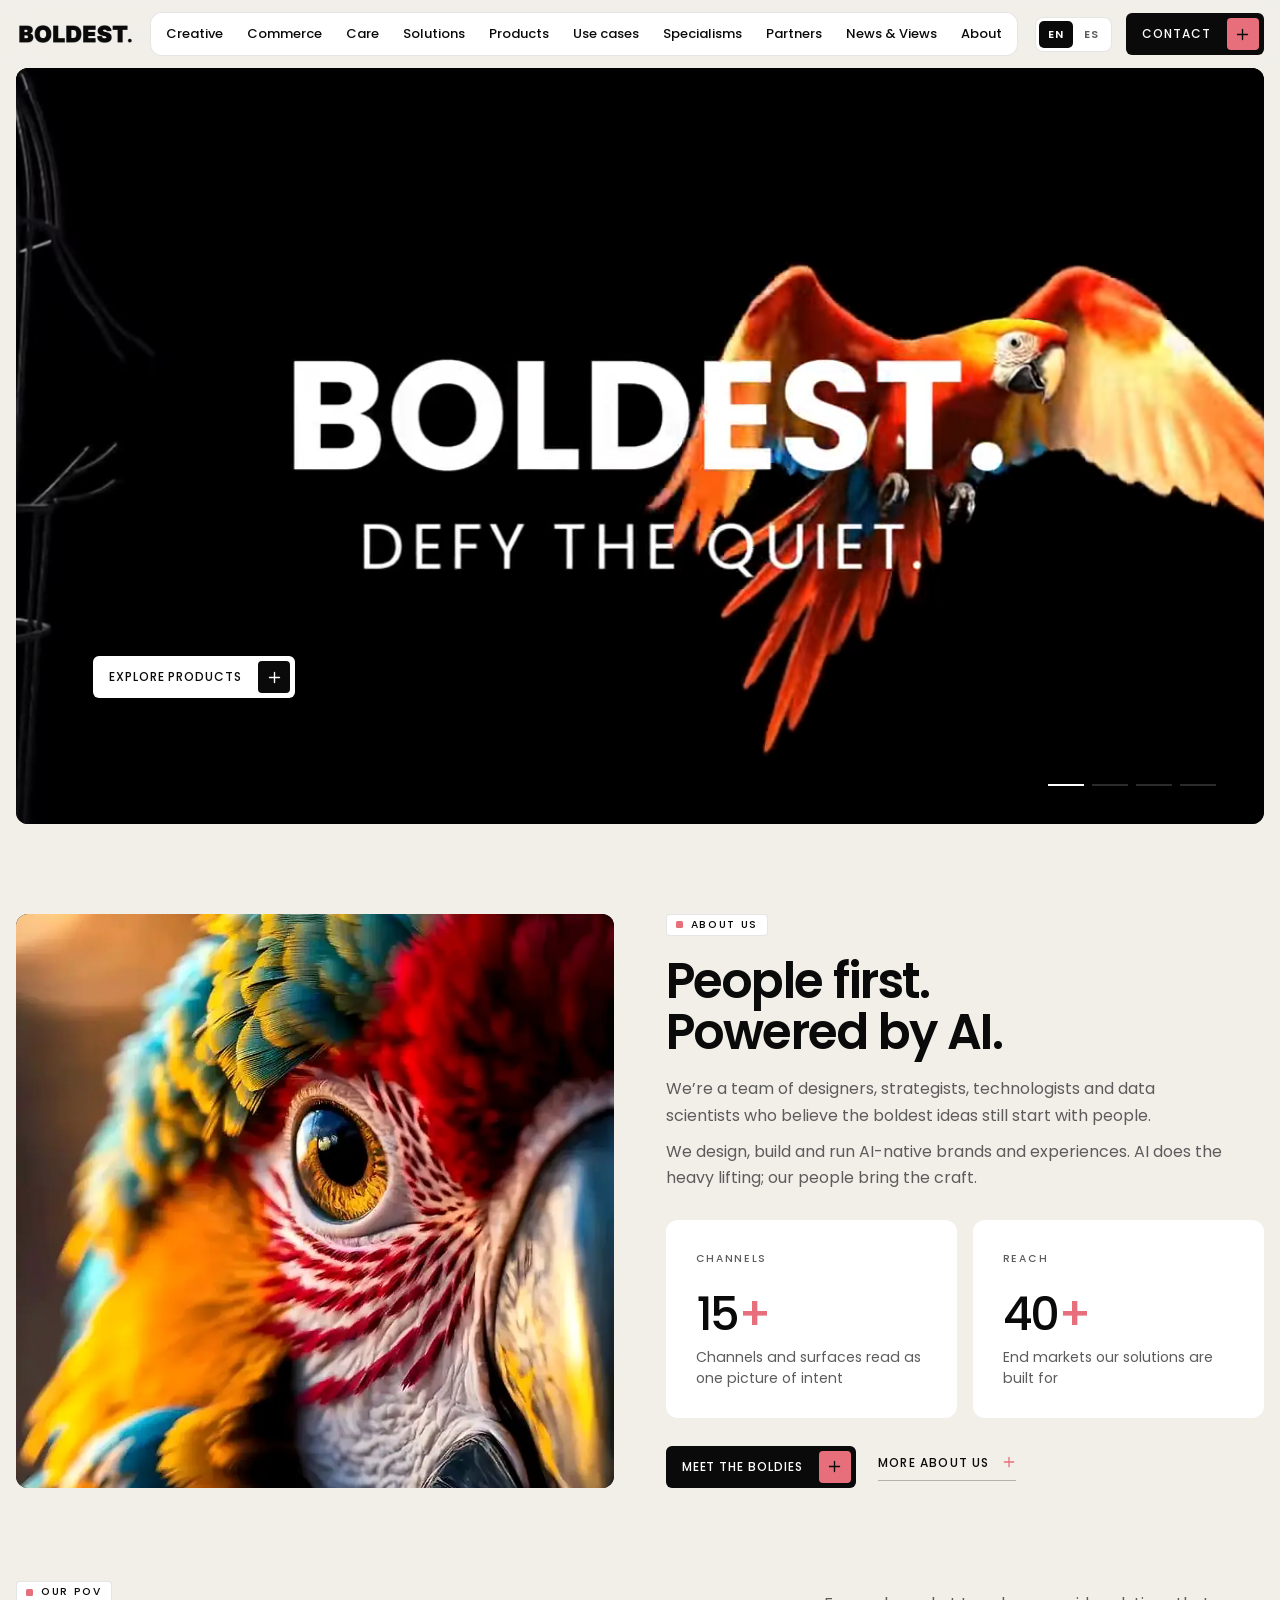
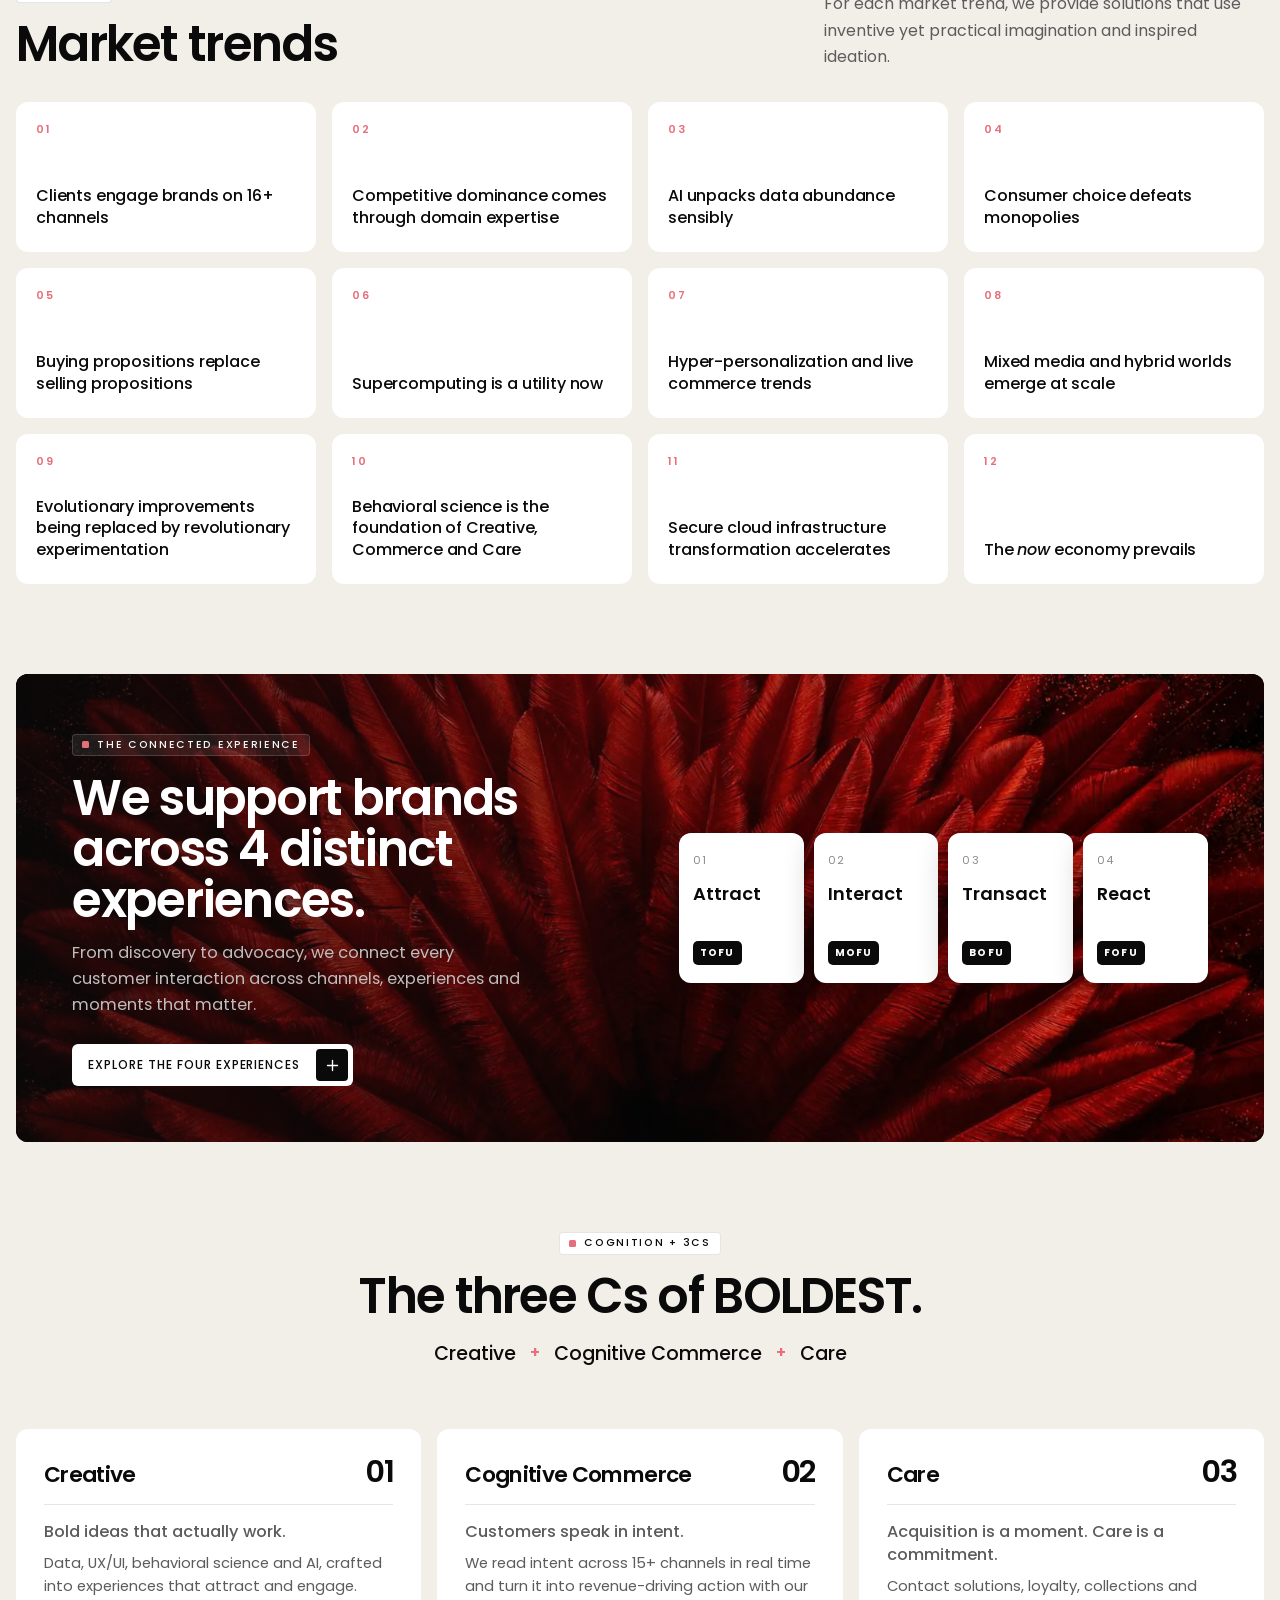
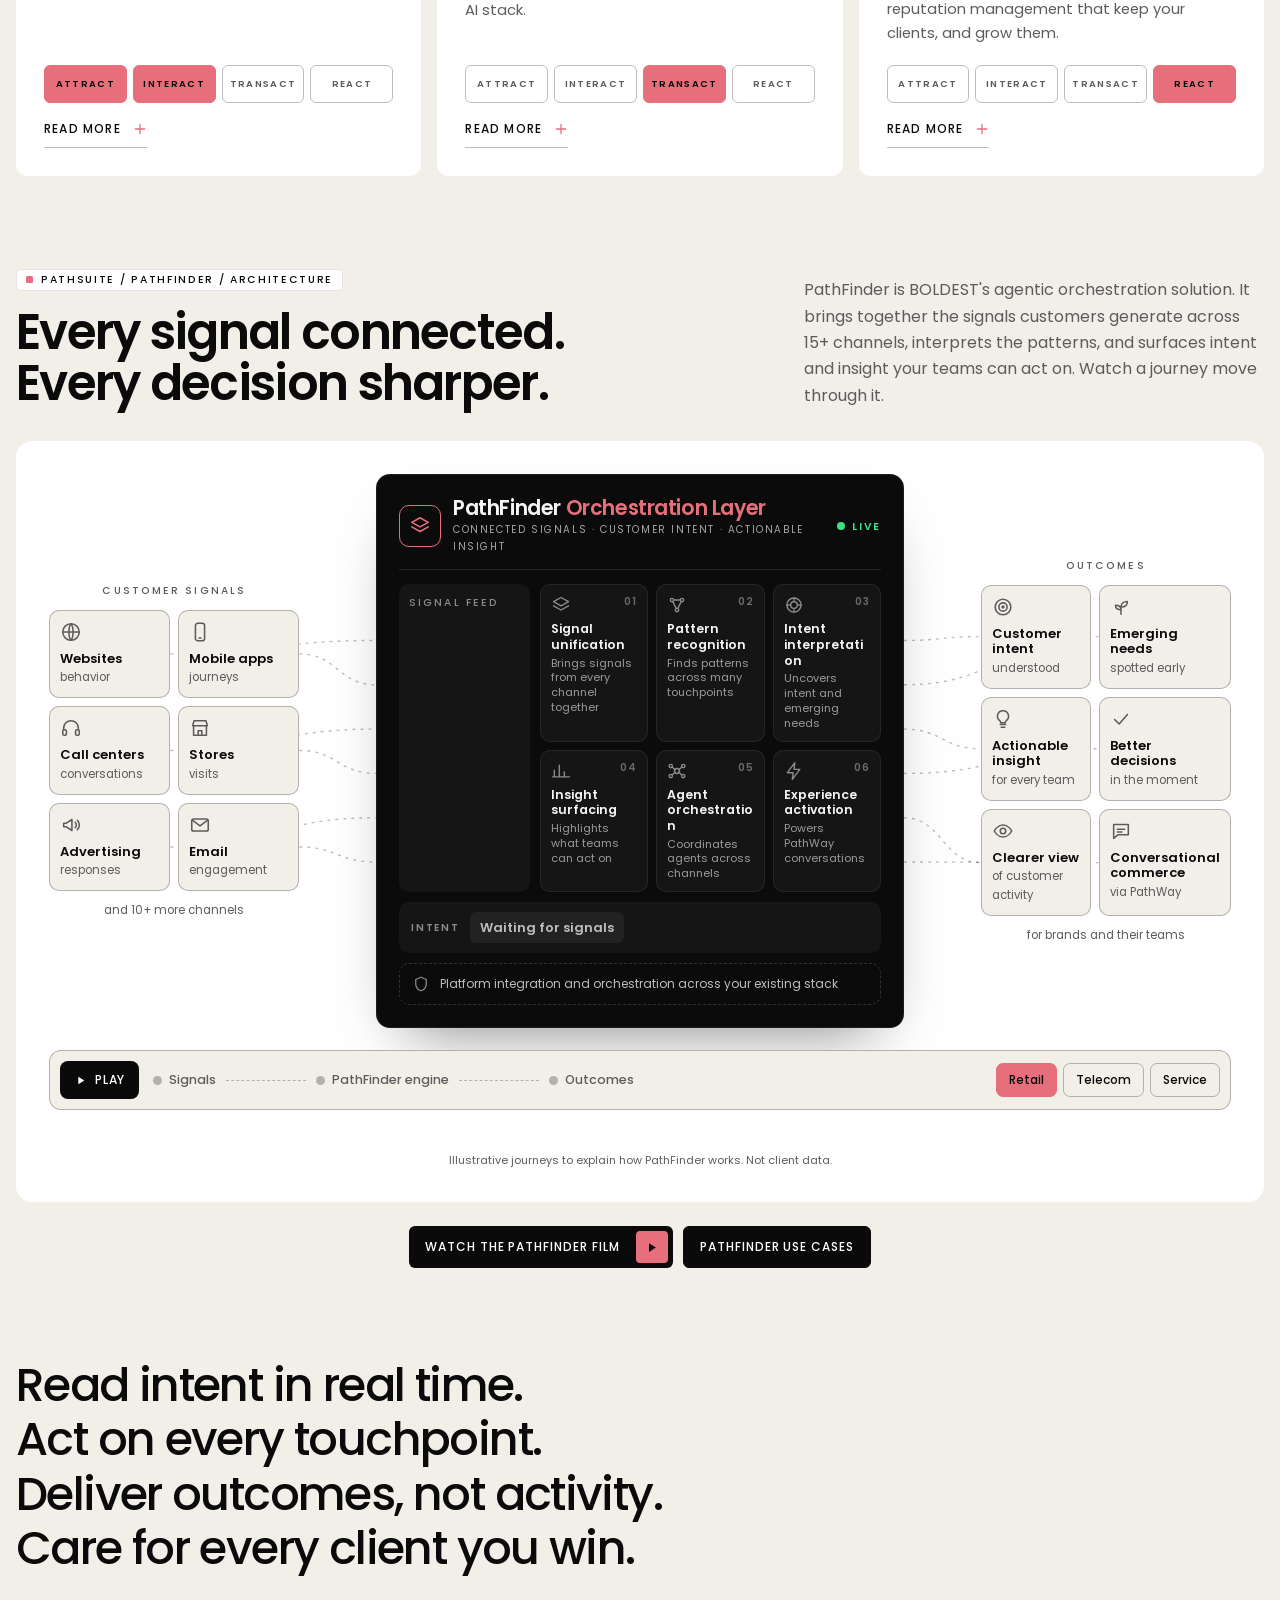
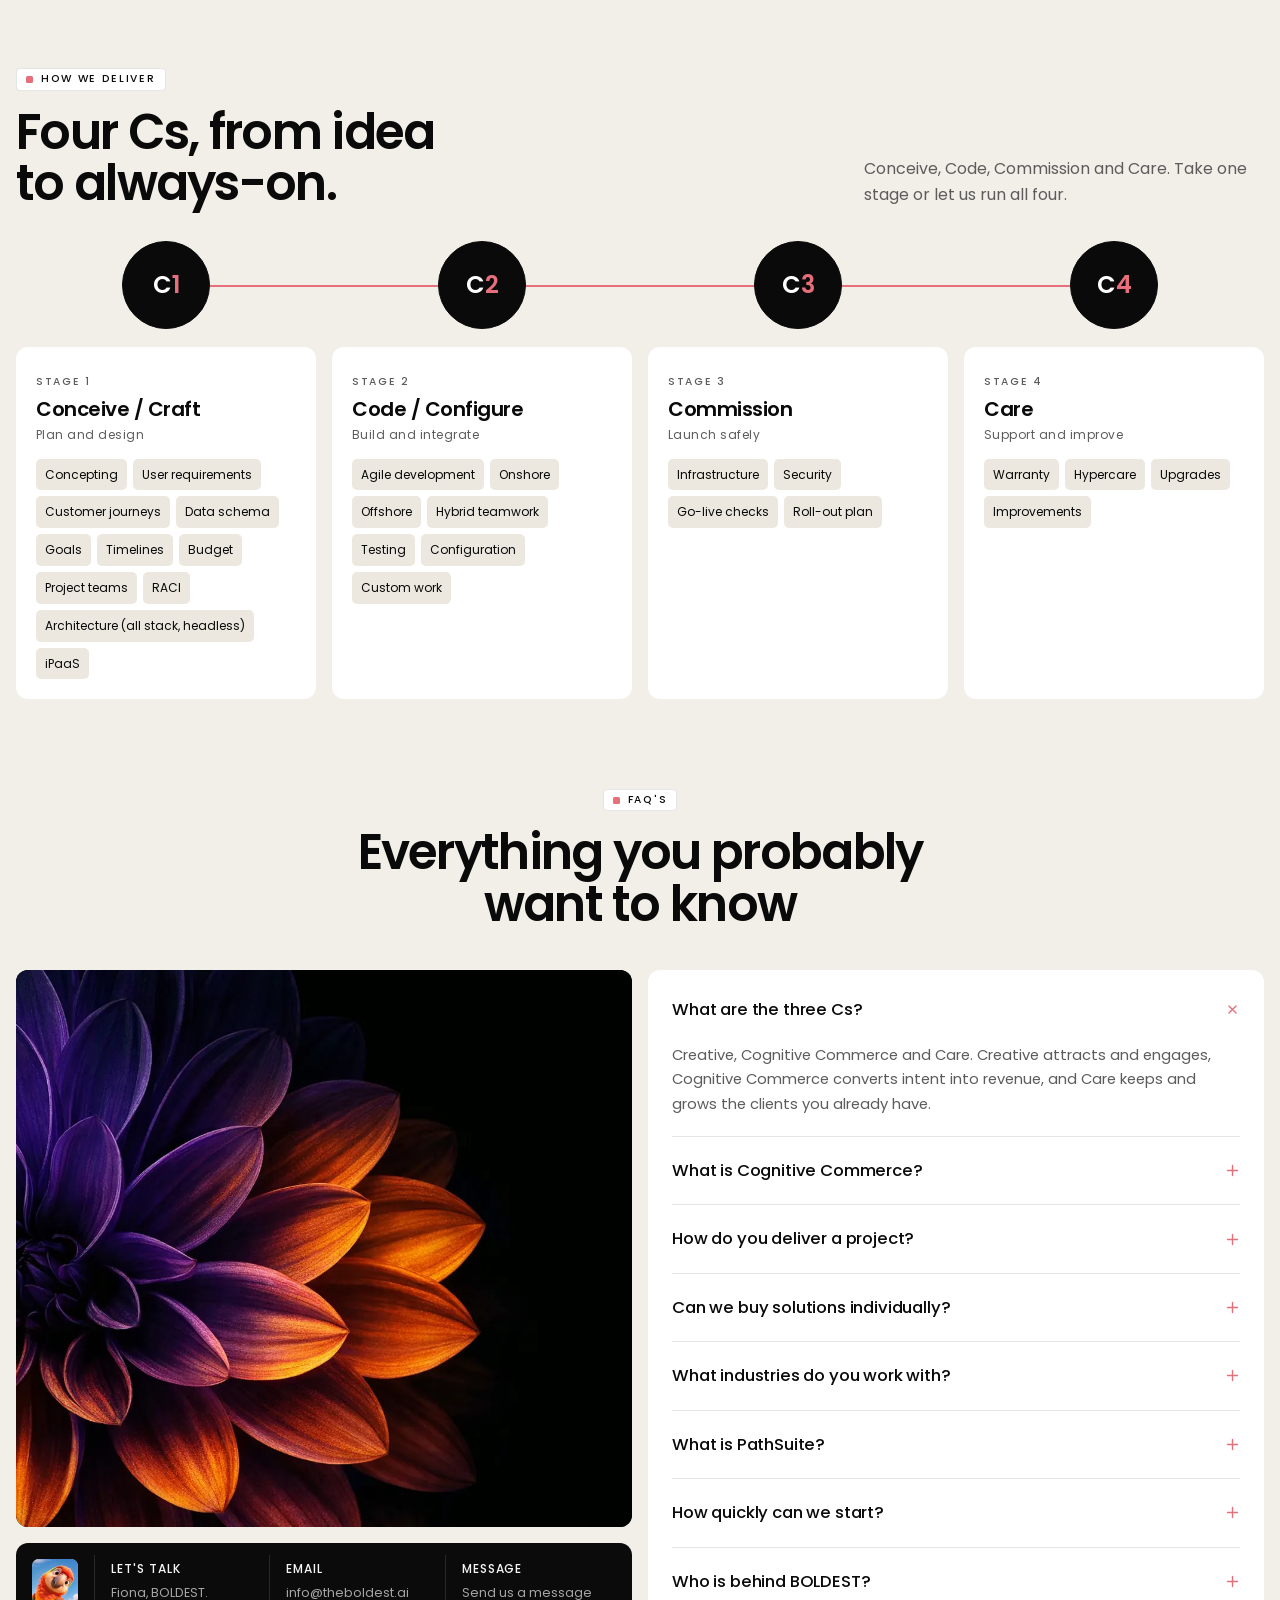
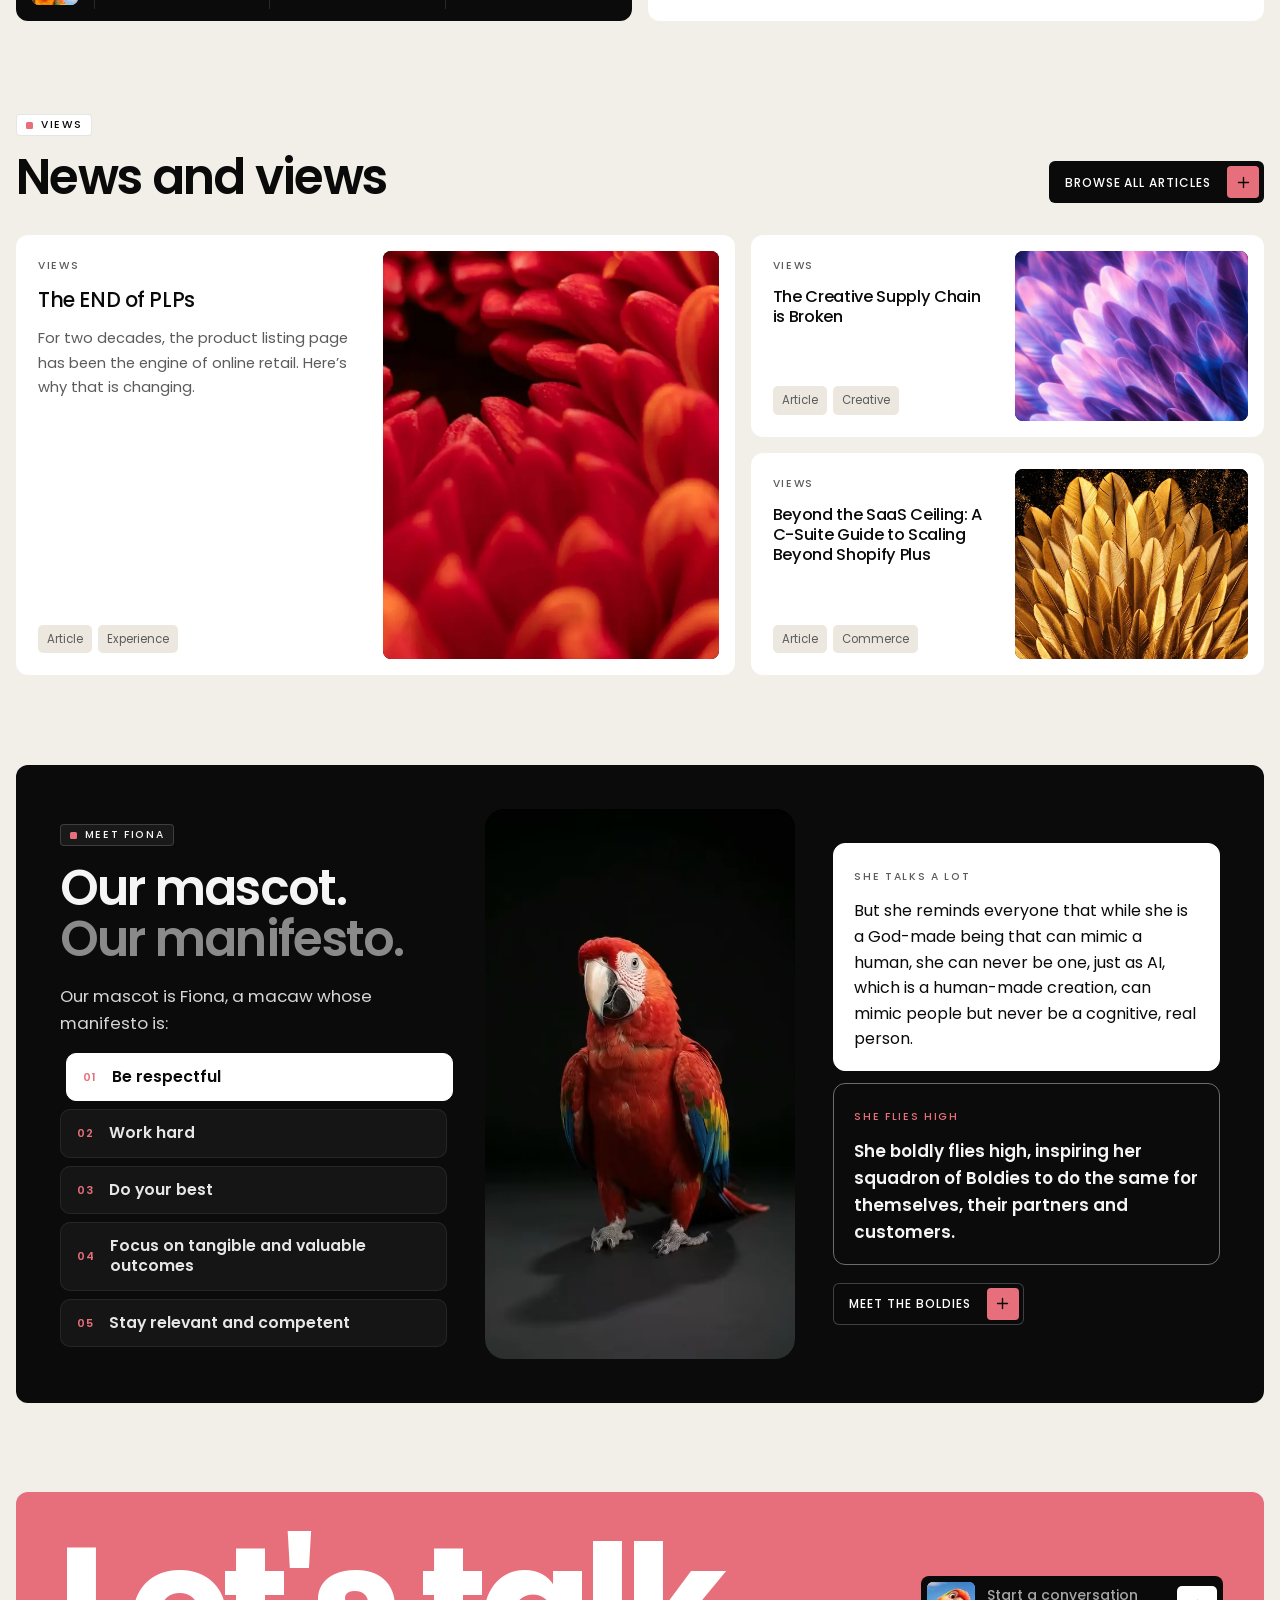
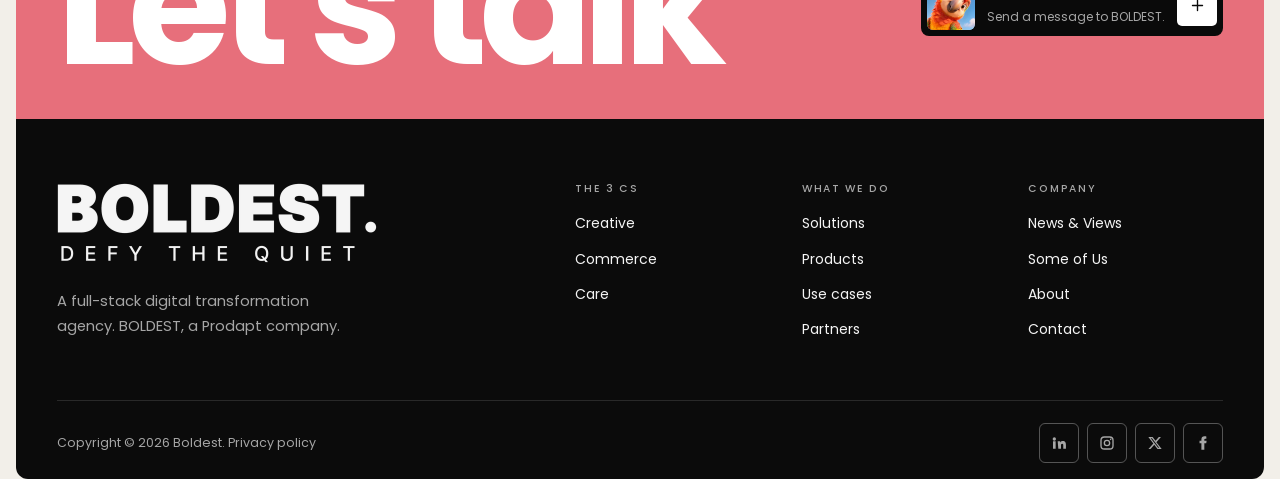
==== commit efc5fefb: "Update index.html" ====
--- a/index.html
+++ b/index.html
@@ -703,11 +703,11 @@
 </div>
 <div aria-label="2 of 4: Creative thinking" aria-roledescription="slide" class="bslide" role="group">
 <img alt="" data-img="pg_creative" src="assets/img/pg_creative.webp" style="object-position:50% 50%"/>
-<div class="bcopy"><h2 class="btitle" data-editable="source" data-key="h2_creative_thinking" data-path="/index.html"><b>Creative</b><span>Thinking</span></h2><p class="btext" data-editable="source" data-path="/index.html" data-key="p_where_imagination_meets_intelligence">Where imagination meets intelligence. We reframe challenges, unlock new possibilities, and design bold ideas that give brands competitive dominance.</p><div class="bctas"><a class="btnx" href="#creative">Explore Creative<span class="ic"><svg aria-hidden="true"><use href="#i-plus"></use></svg></span></a></div></div>
+<div class="bcopy"><h2 class="btitle" data-editable="source" data-key="h2_creative_thinking" data-path="/index.html"><b>Creative</b><span>Thinking</span></h2><p class="btext">Where imagination meets intelligence. We reframe challenges, unlock new possibilities, and design bold ideas that give brands competitive dominance.</p><div class="bctas"><a class="btnx" href="#creative">Explore Creative<span class="ic"><svg aria-hidden="true"><use href="#i-plus"></use></svg></span></a></div></div>
 </div>
 <div aria-label="3 of 4: Cognitive Commerce" aria-roledescription="slide" class="bslide" role="group">
 <img alt="" data-img="pg_commerce" src="assets/img/pg_commerce.webp" style="object-position:50% 50%"/>
-<div class="bcopy"><h2 class="btitle" data-editable="source" data-key="h2_cognitive_commerce" data-path="/index.html"><span>Cognitive</span><b>Commerce</b></h2><p class="btext" data-editable="source" data-path="/index.html" data-key="p_where_intent_meets_action">Where intent meets action. We read what every customer wants, likes, needs and notices in real time, and turn it into revenue-driving moments across every touchpoint.</p><div class="bctas"><a class="btnx" href="#commerce">Explore Commerce<span class="ic"><svg aria-hidden="true"><use href="#i-plus"></use></svg></span></a></div></div>
+<div class="bcopy"><h2 class="btitle" data-editable="source" data-key="h2_cognitive_commerce" data-path="/index.html"><span>Cognitive</span><b>Commerce</b></h2><p class="btext">Where intent meets action. We read what every customer wants, likes, needs and notices in real time, and turn it into revenue-driving moments across every touchpoint.</p><div class="bctas"><a class="btnx" href="#commerce">Explore Commerce<span class="ic"><svg aria-hidden="true"><use href="#i-plus"></use></svg></span></a></div></div>
 </div>
 <div aria-label="4 of 4: Care experience" aria-roledescription="slide" class="bslide care-light" role="group">
 <img alt="" data-img="pg_care" src="assets/img/pg_care.webp" style="object-position:50% 50%"/>
@@ -717,7 +717,7 @@
 <div class="msg bot" data-t="2"><span class="who">AI care agent</span>Sorry about that. It's arriving in 20 minutes, and I've added a credit to your account.</div>
 <div class="msg fi" data-t="3"><span class="who">Fiona</span>You're wonderful<svg class="heart" viewbox="0 0 24 24"><path d="M12 21s-7.5-4.6-9.6-9.3C.9 8.3 3.1 4.5 6.9 4.5c2.1 0 3.6 1.2 5.1 3 1.5-1.8 3-3 5.1-3 3.8 0 6 3.8 4.5 7.2C19.5 16.4 12 21 12 21z" fill="currentColor"></path></svg></div>
 </div>
-<div class="bcopy"><h2 class="btitle" data-editable="source" data-key="h2_care_experience" data-path="/index.html"><b>Care</b><span>Experience</span></h2><p class="btext" data-editable="source" data-path="/index.html" data-key="p_where_every_conversation_counts">Where every conversation counts. AI-enabled contact, loyalty, collections and reputation solutions that keep the clients you've won, and grow them.</p><div class="bctas"><a class="btnx" href="#care">Explore Care<span class="ic"><svg aria-hidden="true"><use href="#i-plus"></use></svg></span></a></div></div>
+<div class="bcopy"><h2 class="btitle" data-editable="source" data-key="h2_care_experience" data-path="/index.html"><b>Care</b><span>Experience</span></h2><p class="btext">Where every conversation counts. AI-enabled contact, loyalty, collections and reputation solutions that keep the clients you've won, and grow them.</p><div class="bctas"><a class="btnx" href="#care">Explore Care<span class="ic"><svg aria-hidden="true"><use href="#i-plus"></use></svg></span></a></div></div>
 </div>
 <div class="bnav">
 <button aria-label="Show Fiona" data-i="0" type="button"><i></i></button>
@@ -731,17 +731,17 @@
 <div class="about2-copy rv" style="--d:.08s">
 <span class="tag">About us</span>
 <h2 class="h2" data-editable="source" data-key="h2_people_first_powered_by" data-path="/index.html">People first.<br/>Powered by AI.</h2>
-<p class="lede" style="margin:18px 0 10px" data-editable="source" data-path="/index.html" data-key="p_we_re_a_team">We’re a team of designers, strategists, technologists and data scientists who believe the boldest ideas still start with people.</p>
-<p class="muted" style="margin:0" data-editable="source" data-path="/index.html" data-key="p_we_design_build_and">We design, build and run AI-native brands and experiences. AI does the heavy lifting; our people bring the craft.</p>
+<p class="lede" style="margin:18px 0 10px">We’re a team of designers, strategists, technologists and data scientists who believe the boldest ideas still start with people.</p>
+<p class="muted" style="margin:0">We design, build and run AI-native brands and experiences. AI does the heavy lifting; our people bring the craft.</p>
 <div class="about2-stats">
-<div class="cardx"><span class="mono">Channels</span><strong><span data-count="15">15</span><em>+</em></strong><p data-editable="source" data-path="/index.html" data-key="p_channels_and_surfaces_read">Channels and surfaces read as one picture of intent</p></div>
-<div class="cardx"><span class="mono">Reach</span><strong><span data-count="40">40</span><em>+</em></strong><p data-editable="source" data-path="/index.html" data-key="p_end_markets_our_solutions">End markets our solutions are built for</p></div>
+<div class="cardx"><span class="mono">Channels</span><strong><span data-count="15">15</span><em>+</em></strong><p>Channels and surfaces read as one picture of intent</p></div>
+<div class="cardx"><span class="mono">Reach</span><strong><span data-count="40">40</span><em>+</em></strong><p>End markets our solutions are built for</p></div>
 </div>
 <div class="about2-foot"><a class="btnx" data-scroll="team" href="#about">Meet the Boldies<span class="ic"><svg aria-hidden="true"><use href="#i-plus"></use></svg></span></a><a class="lplus" href="#about">More about us <svg aria-hidden="true"><use href="#i-plus"></use></svg></a></div>
 </div>
 </div>
 <div class="sec" id="pov">
-<div class="sec-head rv"><div><span class="tag">Our POV</span><h2 class="h2" data-editable="source" data-key="h2_market_trends" data-path="/index.html">Market trends</h2></div><p class="muted" style="max-width:44ch;margin:0" data-editable="source" data-path="/index.html" data-key="p_for_each_market_trend">For each market trend, we provide solutions that use inventive yet practical imagination and inspired ideation.</p></div>
+<div class="sec-head rv"><div><span class="tag">Our POV</span><h2 class="h2" data-editable="source" data-key="h2_market_trends" data-path="/index.html">Market trends</h2></div><p class="muted" style="max-width:44ch;margin:0">For each market trend, we provide solutions that use inventive yet practical imagination and inspired ideation.</p></div>
 <ul class="pov rv">
 <li><b>01</b>Clients engage brands on 16+ channels</li><li><b>02</b>Competitive dominance comes through domain expertise</li><li><b>03</b>AI unpacks data abundance sensibly</li><li><b>04</b>Consumer choice defeats monopolies</li>
 <li><b>05</b>Buying propositions replace selling propositions</li><li><b>06</b>Supercomputing is a utility now</li><li><b>07</b>Hyper-personalization and live commerce trends</li><li><b>08</b>Mixed media and hybrid worlds emerge at scale</li>
@@ -754,7 +754,7 @@
 <div class="xp-copy">
 <span class="tag">The connected experience</span>
 <h2 class="h2" data-editable="source" data-key="h2_we_support_brands_across" data-path="/index.html">We support brands across 4 distinct experiences.</h2>
-<p class="xp-lede" data-editable="source" data-path="/index.html" data-key="p_from_discovery_to_advocacy">From discovery to advocacy, we connect every customer interaction across channels, experiences and moments that matter.</p>
+<p class="xp-lede">From discovery to advocacy, we connect every customer interaction across channels, experiences and moments that matter.</p>
 <span class="btnx">Explore the four experiences<span class="ic"><svg aria-hidden="true"><use href="#i-plus"></use></svg></span></span>
 </div>
 <ol aria-hidden="true" class="xp-stages">
@@ -767,24 +767,24 @@
 </div>
 <div class="sec" id="three-cs">
 <div class="center-head rv"><span class="tag">Cognition + 3Cs</span><h2 class="h2" data-editable="source" data-key="h2_the_three_cs_of" data-path="/index.html">The three Cs of BOLDEST.</h2><div class="cog-plus"><span>Creative</span><i>+</i><span>Cognitive Commerce</span><i>+</i><span>Care</span></div></div>
-<div class="c3"><article class="cc rv" style="--d:0.0s"><div class="cnum"><h3 data-editable="source" data-key="h3_creative" data-path="/index.html">Creative</h3><b>01</b></div><p class="kick" data-editable="source" data-path="/index.html" data-key="p_bold_ideas_that_actually">Bold ideas that actually work.</p><p data-editable="source" data-path="/index.html" data-key="p_data_ux_ui_behavioral">Data, UX/UI, behavioral science and AI, crafted into experiences that attract and engage.</p><div aria-label="Attract, Interact highlighted" class="atir" data-atir=""><span data-hi="1">ATTRACT</span><span data-hi="1">INTERACT</span><span data-hi="0">TRANSACT</span><span data-hi="0">REACT</span></div><a class="lplus" href="#creative" style="align-self:flex-start;margin-top:16px">Read more <svg aria-hidden="true"><use href="#i-plus"></use></svg></a></article><article class="cc rv" style="--d:0.08s"><div class="cnum"><h3 data-editable="source" data-key="h3_cognitive_commerce" data-path="/index.html">Cognitive Commerce</h3><b>02</b></div><p class="kick" data-editable="source" data-path="/index.html" data-key="p_customers_speak_in_intent">Customers speak in intent.</p><p data-editable="source" data-path="/index.html" data-key="p_we_read_intent_across">We read intent across 15+ channels in real time and turn it into revenue-driving action with our AI stack.</p><div aria-label="Transact highlighted" class="atir" data-atir=""><span data-hi="0">ATTRACT</span><span data-hi="0">INTERACT</span><span data-hi="1">TRANSACT</span><span data-hi="0">REACT</span></div><a class="lplus" href="#commerce" style="align-self:flex-start;margin-top:16px">Read more <svg aria-hidden="true"><use href="#i-plus"></use></svg></a></article><article class="cc rv" style="--d:0.16s"><div class="cnum"><h3 data-editable="source" data-key="h3_care" data-path="/index.html">Care</h3><b>03</b></div><p class="kick" data-editable="source" data-path="/index.html" data-key="p_acquisition_is_a_moment">Acquisition is a moment. Care is a commitment.</p><p data-editable="source" data-path="/index.html" data-key="p_contact_solutions_loyalty_collections">Contact solutions, loyalty, collections and reputation management that keep your clients, and grow them.</p><div aria-label="React highlighted" class="atir" data-atir=""><span data-hi="0">ATTRACT</span><span data-hi="0">INTERACT</span><span data-hi="0">TRANSACT</span><span data-hi="1">REACT</span></div><a class="lplus" href="#care" style="align-self:flex-start;margin-top:16px">Read more <svg aria-hidden="true"><use href="#i-plus"></use></svg></a></article></div>
+<div class="c3"><article class="cc rv" style="--d:0.0s"><div class="cnum"><h3 data-editable="source" data-key="h3_creative" data-path="/index.html">Creative</h3><b>01</b></div><p class="kick">Bold ideas that actually work.</p><p>Data, UX/UI, behavioral science and AI, crafted into experiences that attract and engage.</p><div aria-label="Attract, Interact highlighted" class="atir" data-atir=""><span data-hi="1">ATTRACT</span><span data-hi="1">INTERACT</span><span data-hi="0">TRANSACT</span><span data-hi="0">REACT</span></div><a class="lplus" href="#creative" style="align-self:flex-start;margin-top:16px">Read more <svg aria-hidden="true"><use href="#i-plus"></use></svg></a></article><article class="cc rv" style="--d:0.08s"><div class="cnum"><h3 data-editable="source" data-key="h3_cognitive_commerce" data-path="/index.html">Cognitive Commerce</h3><b>02</b></div><p class="kick">Customers speak in intent.</p><p>We read intent across 15+ channels in real time and turn it into revenue-driving action with our AI stack.</p><div aria-label="Transact highlighted" class="atir" data-atir=""><span data-hi="0">ATTRACT</span><span data-hi="0">INTERACT</span><span data-hi="1">TRANSACT</span><span data-hi="0">REACT</span></div><a class="lplus" href="#commerce" style="align-self:flex-start;margin-top:16px">Read more <svg aria-hidden="true"><use href="#i-plus"></use></svg></a></article><article class="cc rv" style="--d:0.16s"><div class="cnum"><h3 data-editable="source" data-key="h3_care" data-path="/index.html">Care</h3><b>03</b></div><p class="kick">Acquisition is a moment. Care is a commitment.</p><p>Contact solutions, loyalty, collections and reputation management that keep your clients, and grow them.</p><div aria-label="React highlighted" class="atir" data-atir=""><span data-hi="0">ATTRACT</span><span data-hi="0">INTERACT</span><span data-hi="0">TRANSACT</span><span data-hi="1">REACT</span></div><a class="lplus" href="#care" style="align-self:flex-start;margin-top:16px">Read more <svg aria-hidden="true"><use href="#i-plus"></use></svg></a></article></div>
 </div>
 <div class="sec" id="pathfinder-arch">
-<div class="sec-head rv"><div><span class="tag">PathSuite / PathFinder / Architecture</span><h2 class="h2" data-editable="source" data-key="h2_every_signal_connected_every" data-path="/index.html">Every signal connected.<br/>Every decision sharper.</h2></div><p class="muted" style="max-width:46ch;margin:0" data-editable="source" data-path="/index.html" data-key="p_pathfinder_is_boldest_s">PathFinder is BOLDEST's agentic orchestration solution. It brings together the signals customers generate across 15+ channels, interprets the patterns, and surfaces intent and insight your teams can act on. Watch a journey move through it.</p></div>
+<div class="sec-head rv"><div><span class="tag">PathSuite / PathFinder / Architecture</span><h2 class="h2" data-editable="source" data-key="h2_every_signal_connected_every" data-path="/index.html">Every signal connected.<br/>Every decision sharper.</h2></div><p class="muted" style="max-width:46ch;margin:0">PathFinder is BOLDEST's agentic orchestration solution. It brings together the signals customers generate across 15+ channels, interprets the patterns, and surfaces intent and insight your teams can act on. Watch a journey move through it.</p></div>
 <div class="pf2" data-pf2="" id="pf2">
 <svg aria-hidden="true" class="pf2-wires"></svg>
 <div class="pf2-grid">
-<div class="pf2-col"><p class="pf2-lab" data-editable="source" data-path="/index.html" data-key="p_customer_signals">Customer signals</p><div class="pf2-nodes"><div class="pf2-node" data-sig="web"><span class="pf2-ic"><svg aria-hidden="true" fill="none" stroke="currentColor" stroke-linecap="round" stroke-linejoin="round" stroke-width="1.7" viewbox="0 0 24 24"><circle cx="12" cy="12" r="9"></circle><path d="M3 12h18M12 3c3 3.2 3 14.8 0 18M12 3c-3 3.2-3 14.8 0 18"></path></svg></span><b>Websites</b><small>behavior</small></div><div class="pf2-node" data-sig="app"><span class="pf2-ic"><svg aria-hidden="true" fill="none" stroke="currentColor" stroke-linecap="round" stroke-linejoin="round" stroke-width="1.7" viewbox="0 0 24 24"><rect height="19" rx="2.5" width="10" x="7" y="2.5"></rect><path d="M11 18.5h2"></path></svg></span><b>Mobile apps</b><small>journeys</small></div><div class="pf2-node" data-sig="call"><span class="pf2-ic"><svg aria-hidden="true" fill="none" stroke="currentColor" stroke-linecap="round" stroke-linejoin="round" stroke-width="1.7" viewbox="0 0 24 24"><path d="M4 14v-2a8 8 0 0 1 16 0v2"></path><rect height="6" rx="1.5" width="4" x="3" y="14"></rect><rect height="6" rx="1.5" width="4" x="17" y="14"></rect></svg></span><b>Call centers</b><small>conversations</small></div><div class="pf2-node" data-sig="store"><span class="pf2-ic"><svg aria-hidden="true" fill="none" stroke="currentColor" stroke-linecap="round" stroke-linejoin="round" stroke-width="1.7" viewbox="0 0 24 24"><path d="M4 9.5 5.5 4h13L20 9.5M4 9.5h16M5 9.5V20h14V9.5M10 20v-5h4v5"></path></svg></span><b>Stores</b><small>visits</small></div><div class="pf2-node" data-sig="ads"><span class="pf2-ic"><svg aria-hidden="true" fill="none" stroke="currentColor" stroke-linecap="round" stroke-linejoin="round" stroke-width="1.7" viewbox="0 0 24 24"><path d="M4 10v4h3l6 4V6L7 10H4zM16.5 9a4 4 0 0 1 0 6M19 7a7 7 0 0 1 0 10"></path></svg></span><b>Advertising</b><small>responses</small></div><div class="pf2-node" data-sig="mail"><span class="pf2-ic"><svg aria-hidden="true" fill="none" stroke="currentColor" stroke-linecap="round" stroke-linejoin="round" stroke-width="1.7" viewbox="0 0 24 24"><rect height="13" rx="2" width="18" x="3" y="5.5"></rect><path d="m4 7 8 6 8-6"></path></svg></span><b>Email</b><small>engagement</small></div></div><p class="pf2-more" data-editable="source" data-path="/index.html" data-key="p_and_10_more_channels">and 10+ more channels</p></div>
+<div class="pf2-col"><p class="pf2-lab">Customer signals</p><div class="pf2-nodes"><div class="pf2-node" data-sig="web"><span class="pf2-ic"><svg aria-hidden="true" fill="none" stroke="currentColor" stroke-linecap="round" stroke-linejoin="round" stroke-width="1.7" viewbox="0 0 24 24"><circle cx="12" cy="12" r="9"></circle><path d="M3 12h18M12 3c3 3.2 3 14.8 0 18M12 3c-3 3.2-3 14.8 0 18"></path></svg></span><b>Websites</b><small>behavior</small></div><div class="pf2-node" data-sig="app"><span class="pf2-ic"><svg aria-hidden="true" fill="none" stroke="currentColor" stroke-linecap="round" stroke-linejoin="round" stroke-width="1.7" viewbox="0 0 24 24"><rect height="19" rx="2.5" width="10" x="7" y="2.5"></rect><path d="M11 18.5h2"></path></svg></span><b>Mobile apps</b><small>journeys</small></div><div class="pf2-node" data-sig="call"><span class="pf2-ic"><svg aria-hidden="true" fill="none" stroke="currentColor" stroke-linecap="round" stroke-linejoin="round" stroke-width="1.7" viewbox="0 0 24 24"><path d="M4 14v-2a8 8 0 0 1 16 0v2"></path><rect height="6" rx="1.5" width="4" x="3" y="14"></rect><rect height="6" rx="1.5" width="4" x="17" y="14"></rect></svg></span><b>Call centers</b><small>conversations</small></div><div class="pf2-node" data-sig="store"><span class="pf2-ic"><svg aria-hidden="true" fill="none" stroke="currentColor" stroke-linecap="round" stroke-linejoin="round" stroke-width="1.7" viewbox="0 0 24 24"><path d="M4 9.5 5.5 4h13L20 9.5M4 9.5h16M5 9.5V20h14V9.5M10 20v-5h4v5"></path></svg></span><b>Stores</b><small>visits</small></div><div class="pf2-node" data-sig="ads"><span class="pf2-ic"><svg aria-hidden="true" fill="none" stroke="currentColor" stroke-linecap="round" stroke-linejoin="round" stroke-width="1.7" viewbox="0 0 24 24"><path d="M4 10v4h3l6 4V6L7 10H4zM16.5 9a4 4 0 0 1 0 6M19 7a7 7 0 0 1 0 10"></path></svg></span><b>Advertising</b><small>responses</small></div><div class="pf2-node" data-sig="mail"><span class="pf2-ic"><svg aria-hidden="true" fill="none" stroke="currentColor" stroke-linecap="round" stroke-linejoin="round" stroke-width="1.7" viewbox="0 0 24 24"><rect height="13" rx="2" width="18" x="3" y="5.5"></rect><path d="m4 7 8 6 8-6"></path></svg></span><b>Email</b><small>engagement</small></div></div><p class="pf2-more">and 10+ more channels</p></div>
 <div class="pf2-engine">
-<div class="pf2-ehead"><span class="pf2-logo"><svg aria-hidden="true" fill="none" stroke="currentColor" stroke-linecap="round" stroke-linejoin="round" stroke-width="1.7" viewbox="0 0 24 24"><path d="m12 3 9 5-9 5-9-5 9-5zM3 13l9 5 9-5"></path></svg></span><div><h3 data-editable="source" data-key="h3_pathfinder_orchestration_layer" data-path="/index.html">PathFinder <span>Orchestration Layer</span></h3><p data-editable="source" data-path="/index.html" data-key="p_connected_signals_customer_intent">Connected signals · Customer intent · Actionable insight</p></div><span class="pf2-live">LIVE</span></div>
+<div class="pf2-ehead"><span class="pf2-logo"><svg aria-hidden="true" fill="none" stroke="currentColor" stroke-linecap="round" stroke-linejoin="round" stroke-width="1.7" viewbox="0 0 24 24"><path d="m12 3 9 5-9 5-9-5 9-5zM3 13l9 5 9-5"></path></svg></span><div><h3 data-editable="source" data-key="h3_pathfinder_orchestration_layer" data-path="/index.html">PathFinder <span>Orchestration Layer</span></h3><p>Connected signals · Customer intent · Actionable insight</p></div><span class="pf2-live">LIVE</span></div>
 <div class="pf2-body">
-<div class="pf2-feed"><p class="pf2-lab" data-editable="source" data-path="/index.html" data-key="p_signal_feed">Signal feed</p><ul aria-hidden="true" class="pf2-feedlist"></ul></div>
+<div class="pf2-feed"><p class="pf2-lab">Signal feed</p><ul aria-hidden="true" class="pf2-feedlist"></ul></div>
 <div class="pf2-mods"><div class="pf2-mod" data-m="0"><span class="pf2-step">01</span><span class="pf2-ic"><svg aria-hidden="true" fill="none" stroke="currentColor" stroke-linecap="round" stroke-linejoin="round" stroke-width="1.7" viewbox="0 0 24 24"><path d="m12 3 9 5-9 5-9-5 9-5zM3 13l9 5 9-5"></path></svg></span><b>Signal unification</b><small>Brings signals from every channel together</small></div><div class="pf2-mod" data-m="1"><span class="pf2-step">02</span><span class="pf2-ic"><svg aria-hidden="true" fill="none" stroke="currentColor" stroke-linecap="round" stroke-linejoin="round" stroke-width="1.7" viewbox="0 0 24 24"><circle cx="6" cy="6" r="2"></circle><circle cx="18" cy="6" r="2"></circle><circle cx="12" cy="18" r="2"></circle><path d="M8 6h8M7 8l4 8M17 8l-4 8"></path></svg></span><b>Pattern recognition</b><small>Finds patterns across many touchpoints</small></div><div class="pf2-mod" data-m="2"><span class="pf2-step">03</span><span class="pf2-ic"><svg aria-hidden="true" fill="none" stroke="currentColor" stroke-linecap="round" stroke-linejoin="round" stroke-width="1.7" viewbox="0 0 24 24"><circle cx="12" cy="12" r="8.5"></circle><circle cx="12" cy="12" r="4"></circle><path d="M12 3.5v3M12 17.5v3M3.5 12h3M17.5 12h3"></path></svg></span><b>Intent interpretation</b><small>Uncovers intent and emerging needs</small></div><div class="pf2-mod" data-m="3"><span class="pf2-step">04</span><span class="pf2-ic"><svg aria-hidden="true" fill="none" stroke="currentColor" stroke-linecap="round" stroke-linejoin="round" stroke-width="1.7" viewbox="0 0 24 24"><path d="M4 19V11M10 19V5M16 19v-6M22 19H2"></path></svg></span><b>Insight surfacing</b><small>Highlights what teams can act on</small></div><div class="pf2-mod" data-m="4"><span class="pf2-step">05</span><span class="pf2-ic"><svg aria-hidden="true" fill="none" stroke="currentColor" stroke-linecap="round" stroke-linejoin="round" stroke-width="1.7" viewbox="0 0 24 24"><circle cx="12" cy="12" r="3"></circle><circle cx="4.5" cy="6" r="2"></circle><circle cx="19.5" cy="6" r="2"></circle><circle cx="4.5" cy="18" r="2"></circle><circle cx="19.5" cy="18" r="2"></circle><path d="M6.3 7.2 9.6 10.4M17.7 7.2l-3.3 3.2M6.3 16.8l3.3-3.2M17.7 16.8l-3.3-3.2"></path></svg></span><b>Agent orchestration</b><small>Coordinates agents across channels</small></div><div class="pf2-mod" data-m="5"><span class="pf2-step">06</span><span class="pf2-ic"><svg aria-hidden="true" fill="none" stroke="currentColor" stroke-linecap="round" stroke-linejoin="round" stroke-width="1.7" viewbox="0 0 24 24"><path d="M13 2 4 14h7l-1 8 9-12h-7l1-8z"></path></svg></span><b>Experience activation</b><small>Powers PathWay conversations</small></div></div>
 </div>
 <div class="pf2-result"><span class="pf2-rl">Intent</span><span class="pf2-intent">Waiting for signals</span><span class="pf2-action"></span></div>
 <div class="pf2-base"><svg aria-hidden="true" fill="none" stroke="currentColor" stroke-linecap="round" stroke-linejoin="round" stroke-width="1.7" viewbox="0 0 24 24"><path d="M12 3 5 6v6c0 4.4 3 7.6 7 9 4-1.4 7-4.6 7-9V6l-7-3z"></path></svg>Platform integration and orchestration across your existing stack</div>
 </div>
-<div class="pf2-col"><p class="pf2-lab" data-editable="source" data-path="/index.html" data-key="p_outcomes">Outcomes</p><div class="pf2-nodes"><div class="pf2-node out" data-out="intent"><span class="pf2-ic"><svg aria-hidden="true" fill="none" stroke="currentColor" stroke-linecap="round" stroke-linejoin="round" stroke-width="1.7" viewbox="0 0 24 24"><circle cx="12" cy="12" r="8.5"></circle><circle cx="12" cy="12" r="4.5"></circle><circle cx="12" cy="12" r="1"></circle></svg></span><b>Customer intent</b><small>understood</small></div><div class="pf2-node out" data-out="needs"><span class="pf2-ic"><svg aria-hidden="true" fill="none" stroke="currentColor" stroke-linecap="round" stroke-linejoin="round" stroke-width="1.7" viewbox="0 0 24 24"><path d="M12 20v-8M12 12c0-4 3-6 7-6 0 4-3 6-7 6zM12 15c0-3-2.5-5-6-5 0 3 2.5 5 6 5z"></path></svg></span><b>Emerging needs</b><small>spotted early</small></div><div class="pf2-node out" data-out="insight"><span class="pf2-ic"><svg aria-hidden="true" fill="none" stroke="currentColor" stroke-linecap="round" stroke-linejoin="round" stroke-width="1.7" viewbox="0 0 24 24"><path d="M9 18h6M10 21h4M12 3a6 6 0 0 0-3.5 10.9c.6.5 1 1.2 1 2.1h5c0-.9.4-1.6 1-2.1A6 6 0 0 0 12 3z"></path></svg></span><b>Actionable insight</b><small>for every team</small></div><div class="pf2-node out" data-out="decision"><span class="pf2-ic"><svg aria-hidden="true" fill="none" stroke="currentColor" stroke-linecap="round" stroke-linejoin="round" stroke-width="1.7" viewbox="0 0 24 24"><path d="M5 12.5 10 17.5 19 7"></path></svg></span><b>Better decisions</b><small>in the moment</small></div><div class="pf2-node out" data-out="view"><span class="pf2-ic"><svg aria-hidden="true" fill="none" stroke="currentColor" stroke-linecap="round" stroke-linejoin="round" stroke-width="1.7" viewbox="0 0 24 24"><path d="M2.5 12S6 5.5 12 5.5 21.5 12 21.5 12 18 18.5 12 18.5 2.5 12 2.5 12z"></path><circle cx="12" cy="12" r="3"></circle></svg></span><b>Clearer view</b><small>of customer activity</small></div><div class="pf2-node out" data-out="conv"><span class="pf2-ic"><svg aria-hidden="true" fill="none" stroke="currentColor" stroke-linecap="round" stroke-linejoin="round" stroke-width="1.7" viewbox="0 0 24 24"><path d="M4 5h16v11H9l-5 4V5z"></path><path d="M8 10h8M8 13h5"></path></svg></span><b>Conversational commerce</b><small>via PathWay</small></div></div><p class="pf2-more" data-editable="source" data-path="/index.html" data-key="p_for_brands_and_their">for brands and their teams</p></div>
+<div class="pf2-col"><p class="pf2-lab">Outcomes</p><div class="pf2-nodes"><div class="pf2-node out" data-out="intent"><span class="pf2-ic"><svg aria-hidden="true" fill="none" stroke="currentColor" stroke-linecap="round" stroke-linejoin="round" stroke-width="1.7" viewbox="0 0 24 24"><circle cx="12" cy="12" r="8.5"></circle><circle cx="12" cy="12" r="4.5"></circle><circle cx="12" cy="12" r="1"></circle></svg></span><b>Customer intent</b><small>understood</small></div><div class="pf2-node out" data-out="needs"><span class="pf2-ic"><svg aria-hidden="true" fill="none" stroke="currentColor" stroke-linecap="round" stroke-linejoin="round" stroke-width="1.7" viewbox="0 0 24 24"><path d="M12 20v-8M12 12c0-4 3-6 7-6 0 4-3 6-7 6zM12 15c0-3-2.5-5-6-5 0 3 2.5 5 6 5z"></path></svg></span><b>Emerging needs</b><small>spotted early</small></div><div class="pf2-node out" data-out="insight"><span class="pf2-ic"><svg aria-hidden="true" fill="none" stroke="currentColor" stroke-linecap="round" stroke-linejoin="round" stroke-width="1.7" viewbox="0 0 24 24"><path d="M9 18h6M10 21h4M12 3a6 6 0 0 0-3.5 10.9c.6.5 1 1.2 1 2.1h5c0-.9.4-1.6 1-2.1A6 6 0 0 0 12 3z"></path></svg></span><b>Actionable insight</b><small>for every team</small></div><div class="pf2-node out" data-out="decision"><span class="pf2-ic"><svg aria-hidden="true" fill="none" stroke="currentColor" stroke-linecap="round" stroke-linejoin="round" stroke-width="1.7" viewbox="0 0 24 24"><path d="M5 12.5 10 17.5 19 7"></path></svg></span><b>Better decisions</b><small>in the moment</small></div><div class="pf2-node out" data-out="view"><span class="pf2-ic"><svg aria-hidden="true" fill="none" stroke="currentColor" stroke-linecap="round" stroke-linejoin="round" stroke-width="1.7" viewbox="0 0 24 24"><path d="M2.5 12S6 5.5 12 5.5 21.5 12 21.5 12 18 18.5 12 18.5 2.5 12 2.5 12z"></path><circle cx="12" cy="12" r="3"></circle></svg></span><b>Clearer view</b><small>of customer activity</small></div><div class="pf2-node out" data-out="conv"><span class="pf2-ic"><svg aria-hidden="true" fill="none" stroke="currentColor" stroke-linecap="round" stroke-linejoin="round" stroke-width="1.7" viewbox="0 0 24 24"><path d="M4 5h16v11H9l-5 4V5z"></path><path d="M8 10h8M8 13h5"></path></svg></span><b>Conversational commerce</b><small>via PathWay</small></div></div><p class="pf2-more">for brands and their teams</p></div>
 </div>
 <div class="pf2-bar">
 <button aria-label="Pause animation" class="pf2-play" type="button"><svg aria-hidden="true" fill="none" stroke="currentColor" stroke-linecap="round" stroke-linejoin="round" stroke-width="1.7" viewbox="0 0 24 24"><path d="M7 5h3v14H7zM14 5h3v14h-3z" fill="currentColor" stroke="none"></path></svg><span>Pause</span></button>
@@ -792,7 +792,7 @@
 <div aria-label="Example journey" class="pf2-scen" role="group"></div>
 </div>
 <p aria-live="polite" class="pf2-cap"></p>
-<p class="pf2-note" data-editable="source" data-path="/index.html" data-key="p_illustrative_journeys_to_explain">Illustrative journeys to explain how PathFinder works. Not client data.</p>
+<p class="pf2-note">Illustrative journeys to explain how PathFinder works. Not client data.</p>
 </div>
 <div class="actions" style="justify-content:center;margin-top:24px"><a class="btnx" href="https://vimeo.com/1120102255" rel="noopener" target="_blank">Watch the PathFinder film<span class="ic"><svg aria-hidden="true"><use href="#i-play"></use></svg></span></a><a class="btn-ghost" href="#use-cases">PathFinder use cases</a></div>
 </div>
@@ -800,8 +800,8 @@
 <div aria-label="Read intent in real time. Act on every touchpoint. Deliver outcomes, not activity. Care for every client you win." class="lines" id="lines"><span aria-hidden="true">Read intent in real time.</span><span aria-hidden="true">Act on every touchpoint.</span><span aria-hidden="true">Deliver outcomes, not activity.</span><span aria-hidden="true">Care for every client you win.</span></div>
 </div>
 <div class="sec" id="how-we-deliver">
-<div class="sec-head rv"><div><span class="tag">How we deliver</span><h2 class="h2" data-editable="source" data-key="h2_four_cs_from_idea" data-path="/index.html">Four Cs, from idea<br/>to always-on.</h2></div><p class="muted" style="max-width:40ch;margin:0" data-editable="source" data-path="/index.html" data-key="p_conceive_code_commission_and">Conceive, Code, Commission and Care. Take one stage or let us run all four.</p></div>
-<div class="cccc rv" id="cccc"><div aria-hidden="true" class="cccc-track"><b></b><i></i></div><div class="cstep" style="--bd:0.0s"><div aria-hidden="true" class="badge">C<em>1</em></div><div class="cbox"><span class="mono">Stage 1</span><h3 data-editable="source" data-key="h3_conceive_craft" data-path="/index.html" style="margin-top:6px">Conceive / Craft</h3><p class="sub" data-editable="source" data-path="/index.html" data-key="p_plan_and_design">Plan and design</p><ul><li>Concepting</li><li>User requirements</li><li>Customer journeys</li><li>Data schema</li><li>Goals</li><li>Timelines</li><li>Budget</li><li>Project teams</li><li>RACI</li><li>Architecture (all stack, headless)</li><li>iPaaS</li></ul></div></div><div class="cstep" style="--bd:0.6s"><div aria-hidden="true" class="badge">C<em>2</em></div><div class="cbox"><span class="mono">Stage 2</span><h3 data-editable="source" data-key="h3_code_configure" data-path="/index.html" style="margin-top:6px">Code / Configure</h3><p class="sub" data-editable="source" data-path="/index.html" data-key="p_build_and_integrate">Build and integrate</p><ul><li>Agile development</li><li>Onshore</li><li>Offshore</li><li>Hybrid teamwork</li><li>Testing</li><li>Configuration</li><li>Custom work</li></ul></div></div><div class="cstep" style="--bd:1.2s"><div aria-hidden="true" class="badge">C<em>3</em></div><div class="cbox"><span class="mono">Stage 3</span><h3 data-editable="source" data-key="h3_commission" data-path="/index.html" style="margin-top:6px">Commission</h3><p class="sub" data-editable="source" data-path="/index.html" data-key="p_launch_safely">Launch safely</p><ul><li>Infrastructure</li><li>Security</li><li>Go-live checks</li><li>Roll-out plan</li></ul></div></div><div class="cstep" style="--bd:1.8s"><div aria-hidden="true" class="badge">C<em>4</em></div><div class="cbox"><span class="mono">Stage 4</span><h3 data-editable="source" data-key="h3_care_2" data-path="/index.html" style="margin-top:6px">Care</h3><p class="sub" data-editable="source" data-path="/index.html" data-key="p_support_and_improve">Support and improve</p><ul><li>Warranty</li><li>Hypercare</li><li>Upgrades</li><li>Improvements</li></ul></div></div></div>
+<div class="sec-head rv"><div><span class="tag">How we deliver</span><h2 class="h2" data-editable="source" data-key="h2_four_cs_from_idea" data-path="/index.html">Four Cs, from idea<br/>to always-on.</h2></div><p class="muted" style="max-width:40ch;margin:0">Conceive, Code, Commission and Care. Take one stage or let us run all four.</p></div>
+<div class="cccc rv" id="cccc"><div aria-hidden="true" class="cccc-track"><b></b><i></i></div><div class="cstep" style="--bd:0.0s"><div aria-hidden="true" class="badge">C<em>1</em></div><div class="cbox"><span class="mono">Stage 1</span><h3 data-editable="source" data-key="h3_conceive_craft" data-path="/index.html" style="margin-top:6px">Conceive / Craft</h3><p class="sub">Plan and design</p><ul><li>Concepting</li><li>User requirements</li><li>Customer journeys</li><li>Data schema</li><li>Goals</li><li>Timelines</li><li>Budget</li><li>Project teams</li><li>RACI</li><li>Architecture (all stack, headless)</li><li>iPaaS</li></ul></div></div><div class="cstep" style="--bd:0.6s"><div aria-hidden="true" class="badge">C<em>2</em></div><div class="cbox"><span class="mono">Stage 2</span><h3 data-editable="source" data-key="h3_code_configure" data-path="/index.html" style="margin-top:6px">Code / Configure</h3><p class="sub">Build and integrate</p><ul><li>Agile development</li><li>Onshore</li><li>Offshore</li><li>Hybrid teamwork</li><li>Testing</li><li>Configuration</li><li>Custom work</li></ul></div></div><div class="cstep" style="--bd:1.2s"><div aria-hidden="true" class="badge">C<em>3</em></div><div class="cbox"><span class="mono">Stage 3</span><h3 data-editable="source" data-key="h3_commission" data-path="/index.html" style="margin-top:6px">Commission</h3><p class="sub">Launch safely</p><ul><li>Infrastructure</li><li>Security</li><li>Go-live checks</li><li>Roll-out plan</li></ul></div></div><div class="cstep" style="--bd:1.8s"><div aria-hidden="true" class="badge">C<em>4</em></div><div class="cbox"><span class="mono">Stage 4</span><h3 data-editable="source" data-key="h3_care_2" data-path="/index.html" style="margin-top:6px">Care</h3><p class="sub">Support and improve</p><ul><li>Warranty</li><li>Hypercare</li><li>Upgrades</li><li>Improvements</li></ul></div></div></div>
 </div>
 <div class="sec">
 <div class="center-head rv"><span class="tag">FAQ's</span><h2 class="h2" data-editable="source" data-key="h2_everything_you_probably_want" data-path="/index.html">Everything you probably<br/>want to know</h2></div>
@@ -836,7 +836,7 @@
 <div class="fiona-intro rv">
 <span class="tag">Meet Fiona</span>
 <h2 class="h2" data-editable="source" data-key="h2_our_mascot_our_manifesto" data-path="/index.html">Our mascot.<br/><span class="muted-w">Our manifesto.</span></h2>
-<p class="fiona-lead" data-editable="source" data-path="/index.html" data-key="p_our_mascot_is_fiona">Our mascot is Fiona, a macaw whose manifesto is:</p>
+<p class="fiona-lead">Our mascot is Fiona, a macaw whose manifesto is:</p>
 <ol class="fiona-list" id="fiona-list"><li><button aria-current="true" data-i="0" type="button"><span class="fn">01</span><b>Be respectful</b></button></li><li><button data-i="1" type="button"><span class="fn">02</span><b>Work hard</b></button></li><li><button data-i="2" type="button"><span class="fn">03</span><b>Do your best</b></button></li><li><button data-i="3" type="button"><span class="fn">04</span><b>Focus on tangible and valuable outcomes</b></button></li><li><button data-i="4" type="button"><span class="fn">05</span><b>Stay relevant and competent</b></button></li></ol>
 </div>
 <div class="fiona-stage rv" style="--d:.08s">
@@ -859,67 +859,67 @@
 <!-- ======================= CREATIVE ======================= -->
 <section class="page" data-desc="Where imagination meets intelligence. We reframe challenges, unlock new possibilities, and design bold ideas that give brands competitive dominance." data-page="creative" data-title="Creative thinking | BOLDEST">
 <div class="hero page-hero on-photo"><img alt="" data-img="pg_creative" src="assets/img/pg_creative.webp"/>
-<div class="hero-copy"><span class="tag">01 · Creative</span><h1 class="d1" data-editable="source" data-key="h1_creative_thinking" data-path="/index.html" tabindex="-1">Creative thinking.</h1><p class="lede" data-editable="source" data-path="/index.html" data-key="p_where_imagination_meets_intelligence_2">Where imagination meets intelligence. We reframe challenges, unlock new possibilities, and design bold ideas that give brands competitive dominance.</p></div>
+<div class="hero-copy"><span class="tag">01 · Creative</span><h1 class="d1" data-editable="source" data-key="h1_creative_thinking" data-path="/index.html" tabindex="-1">Creative thinking.</h1><p class="lede">Where imagination meets intelligence. We reframe challenges, unlock new possibilities, and design bold ideas that give brands competitive dominance.</p></div>
 </div>
 <div class="sec">
-<div class="sec-head rv"><div><span class="tag">Creative</span><h2 class="h2" data-editable="source" data-key="h2_four_disciplines_behind_every" data-path="/index.html">Four disciplines behind every bold idea</h2></div><p class="muted" style="max-width:36ch;margin:0" data-editable="source" data-path="/index.html" data-key="p_jump_to_any_discipline">Jump to any discipline, or scroll to read them all.</p></div>
-<nav aria-label="Creative sections" class="tiles4 rv"><a class="tile" data-bg="lib_cr_data_t" href="#tp-creative-data"><span class="tn">01</span><span class="tt">Data</span><span class="tgo">Jump to <svg aria-hidden="true"><use href="#i-plus"></use></svg></span></a><a class="tile" data-bg="lib_cr_uxui_t" href="#tp-creative-uxui"><span class="tn">02</span><span class="tt">UX/UI</span><span class="tgo">Jump to <svg aria-hidden="true"><use href="#i-plus"></use></svg></span></a><a class="tile" data-bg="lib_cr_beh_t" href="#tp-creative-behavioral"><span class="tn">03</span><span class="tt">Behavioral Science</span><span class="tgo">Jump to <svg aria-hidden="true"><use href="#i-plus"></use></svg></span></a><a class="tile" data-bg="lib_cr_ai_t" href="#tp-creative-aihci"><span class="tn">04</span><span class="tt">AI & Human Centered Innovation</span><span class="tgo">Jump to <svg aria-hidden="true"><use href="#i-plus"></use></svg></span></a></nav><div class="tstack"><article class="tpanel rv" id="tp-creative-data"><div><span class="cl-over">01</span><h3 data-editable="source" data-key="h3_data" data-path="/index.html">Data</h3><div class="photo"><img alt="" data-img="lib_cr_data_p" src="assets/img/lib_cr_data_p.webp"/></div></div><div class="body"><p data-editable="source" data-path="/index.html" data-key="p_data_is_the_backbone">Data is the backbone of every bold experience. First‑party data reveals what your customers do with you; second‑party data expands that understanding through trusted partnerships; and third‑party data adds broader behavioral and demographic context.</p><p data-editable="source" data-path="/index.html" data-key="p_identity_stitches_these_signals">Identity stitches these signals together into a single, durable profile so you can segment audiences with precision — from intent, behavior, and value to lifecycle and loyalty.</p><p data-editable="source" data-path="/index.html" data-key="p_these_segments_become_dynamic">These segments become dynamic cohorts that fuel personalization and customer journeys, allowing brands to deliver experiences that feel intuitive, relevant, and unmistakably human across every touchpoint.</p><ul class="pills"><li>First-party</li><li>Second-party</li><li>Third-party</li><li>Identity</li><li>Segments</li><li>Dynamic cohorts</li></ul></div></article><article class="tpanel rv" id="tp-creative-uxui"><div><span class="cl-over">02</span><h3 data-editable="source" data-key="h3_ux_ui" data-path="/index.html">UX/UI</h3><div class="photo"><img alt="" data-img="lib_cr_uxui_p" src="assets/img/lib_cr_uxui_p.webp"/></div></div><div class="body"><p data-editable="source" data-path="/index.html" data-key="p_ux_ui_is_the">UX/UI is the connective tissue of every digital interaction — the place where strategy becomes experience and where brands prove they understand the people they serve. Great design isn’t just aesthetic; it’s behavioral, emotional, and deeply human.</p><p data-editable="source" data-path="/index.html" data-key="p_when_ux_ui_is">When UX/UI is human‑centered, it adapts to the needs of every stakeholder in the ecosystem — suppliers, customers, and the workforce — creating clarity, confidence, and momentum at every touchpoint.</p><p data-editable="source" data-path="/index.html" data-key="p_for_suppliers_human_centered">For <strong>Suppliers</strong>, human‑centered design simplifies collaboration, streamlines workflows, and makes data, inventory, and communication effortless. For <strong>Customers</strong>, it transforms navigation, choice, and service into experiences that feel personal, fluid, and unmistakably on‑brand. And for the <strong>Workforce</strong>, it empowers teams with interfaces that reduce cognitive load, accelerate decision‑making, and make every action feel natural.</p><ul class="pills"><li>Suppliers</li><li>Customers</li><li>Workforce</li></ul></div></article><article class="tpanel rv" id="tp-creative-behavioral"><div><span class="cl-over">03</span><h3 data-editable="source" data-key="h3_behavioral_science" data-path="/index.html">Behavioral Science</h3><div class="photo"><img alt="" data-img="lib_cr_beh_p" src="assets/img/lib_cr_beh_p.webp"/></div></div><div class="body"><p data-editable="source" data-path="/index.html" data-key="p_imagine_if_we_codified">Imagine if we codified behavioral science into design thinking. This gives design its backbone because it explains why people think, choose, hesitate, trust, and act the way they do. UX/UI becomes exponentially more effective when it’s grounded in human cognition rather than aesthetic preference.</p><p data-editable="source" data-path="/index.html" data-key="p_the_laws_and_principles">The laws and principles from Kahneman, Cialdini, Fogg, Fitts, and Hick, among others, help designers shape experiences that feel intuitive, reduce cognitive load, and guide users toward confident decisions. Kahneman’s work on fast and slow thinking reveals how users process information and where friction creates drop‑off. Cialdini’s principles of influence show how trust, reciprocity, and social proof shape behavior. Fogg’s Behavior Model clarifies the balance of motivation, ability, and prompts required for action. Fitts’s Law helps designers optimize movement and interaction, ensuring that actions are physically easy. Hick’s Law reduces overwhelm by simplifying choices and structuring information.</p><p data-editable="source" data-path="/index.html" data-key="p_together_these_behavioral_frameworks">Together, these behavioral frameworks allow UX/UI to be intentionally human‑centered — designing experiences that respect how people actually think, feel, and behave, not how we wish they would.</p><ul class="pills"><li>Kahneman</li><li>Cialdini</li><li>Fogg</li><li>Fitts</li><li>Hick</li></ul></div></article><article class="tpanel rv" id="tp-creative-aihci"><div><span class="cl-over">04</span><h3 data-editable="source" data-key="h3_ai_human_centered_innovation" data-path="/index.html">AI & Human Centered Innovation</h3><div class="photo"><img alt="" data-img="lib_cr_ai_p" src="assets/img/lib_cr_ai_p.webp"/></div></div><div class="body"><p data-editable="source" data-path="/index.html" data-key="p_ai_accelerates_creativity_but">AI accelerates creativity, but human-centered innovation ensures it lands with meaning. Today, brands can generate content, ads, product stories, and multimedia assets in seconds — but the real advantage comes from pairing AI’s speed with human insight.</p><p data-editable="source" data-path="/index.html" data-key="p_ai_driven_ad_production">AI-driven ad production allows teams to rapidly create variations, test narratives, and optimize creative across channels, while machine learning models evaluate performance in real time. Metrics like ROAS, CTL, CTC, CPM, engagement rates, and conversion signals become dynamic feedback loops, helping brands understand not just what works, but why it works for specific audiences.</p><p data-editable="source" data-path="/index.html" data-key="p_by_grounding_ai_in">By grounding AI in behavioral understanding and human-centered design, organizations can craft experiences that feel personal, relevant, and emotionally resonant — scaling creativity without losing the human touch that drives loyalty and long-term value.</p><ul class="pills"><li>AI ad production</li><li>ROAS</li><li>CPM</li><li>Engagement</li><li>Conversion</li></ul></div></article></div>
-</div>
-<div class="sec cardx night" style="padding:var(--pad);display:flex;justify-content:space-between;align-items:center;gap:20px;flex-wrap:wrap"><p class="h3" style="font-size:1.5rem;margin:0" data-editable="source" data-path="/index.html" data-key="p_explore_our_creative_capabilities">Explore our creative capabilities. We’re ready when you are.</p><a class="btnx coral" data-topic="Creative" href="#contact">Talk to us<span class="ic"><svg aria-hidden="true"><use href="#i-plus"></use></svg></span></a></div>
+<div class="sec-head rv"><div><span class="tag">Creative</span><h2 class="h2" data-editable="source" data-key="h2_four_disciplines_behind_every" data-path="/index.html">Four disciplines behind every bold idea</h2></div><p class="muted" style="max-width:36ch;margin:0">Jump to any discipline, or scroll to read them all.</p></div>
+<nav aria-label="Creative sections" class="tiles4 rv"><a class="tile" data-bg="lib_cr_data_t" href="#tp-creative-data"><span class="tn">01</span><span class="tt">Data</span><span class="tgo">Jump to <svg aria-hidden="true"><use href="#i-plus"></use></svg></span></a><a class="tile" data-bg="lib_cr_uxui_t" href="#tp-creative-uxui"><span class="tn">02</span><span class="tt">UX/UI</span><span class="tgo">Jump to <svg aria-hidden="true"><use href="#i-plus"></use></svg></span></a><a class="tile" data-bg="lib_cr_beh_t" href="#tp-creative-behavioral"><span class="tn">03</span><span class="tt">Behavioral Science</span><span class="tgo">Jump to <svg aria-hidden="true"><use href="#i-plus"></use></svg></span></a><a class="tile" data-bg="lib_cr_ai_t" href="#tp-creative-aihci"><span class="tn">04</span><span class="tt">AI & Human Centered Innovation</span><span class="tgo">Jump to <svg aria-hidden="true"><use href="#i-plus"></use></svg></span></a></nav><div class="tstack"><article class="tpanel rv" id="tp-creative-data"><div><span class="cl-over">01</span><h3 data-editable="source" data-key="h3_data" data-path="/index.html">Data</h3><div class="photo"><img alt="" data-img="lib_cr_data_p" src="assets/img/lib_cr_data_p.webp"/></div></div><div class="body"><p>Data is the backbone of every bold experience. First‑party data reveals what your customers do with you; second‑party data expands that understanding through trusted partnerships; and third‑party data adds broader behavioral and demographic context.</p><p>Identity stitches these signals together into a single, durable profile so you can segment audiences with precision — from intent, behavior, and value to lifecycle and loyalty.</p><p>These segments become dynamic cohorts that fuel personalization and customer journeys, allowing brands to deliver experiences that feel intuitive, relevant, and unmistakably human across every touchpoint.</p><ul class="pills"><li>First-party</li><li>Second-party</li><li>Third-party</li><li>Identity</li><li>Segments</li><li>Dynamic cohorts</li></ul></div></article><article class="tpanel rv" id="tp-creative-uxui"><div><span class="cl-over">02</span><h3 data-editable="source" data-key="h3_ux_ui" data-path="/index.html">UX/UI</h3><div class="photo"><img alt="" data-img="lib_cr_uxui_p" src="assets/img/lib_cr_uxui_p.webp"/></div></div><div class="body"><p>UX/UI is the connective tissue of every digital interaction — the place where strategy becomes experience and where brands prove they understand the people they serve. Great design isn’t just aesthetic; it’s behavioral, emotional, and deeply human.</p><p>When UX/UI is human‑centered, it adapts to the needs of every stakeholder in the ecosystem — suppliers, customers, and the workforce — creating clarity, confidence, and momentum at every touchpoint.</p><p>For <strong>Suppliers</strong>, human‑centered design simplifies collaboration, streamlines workflows, and makes data, inventory, and communication effortless. For <strong>Customers</strong>, it transforms navigation, choice, and service into experiences that feel personal, fluid, and unmistakably on‑brand. And for the <strong>Workforce</strong>, it empowers teams with interfaces that reduce cognitive load, accelerate decision‑making, and make every action feel natural.</p><ul class="pills"><li>Suppliers</li><li>Customers</li><li>Workforce</li></ul></div></article><article class="tpanel rv" id="tp-creative-behavioral"><div><span class="cl-over">03</span><h3 data-editable="source" data-key="h3_behavioral_science" data-path="/index.html">Behavioral Science</h3><div class="photo"><img alt="" data-img="lib_cr_beh_p" src="assets/img/lib_cr_beh_p.webp"/></div></div><div class="body"><p>Imagine if we codified behavioral science into design thinking. This gives design its backbone because it explains why people think, choose, hesitate, trust, and act the way they do. UX/UI becomes exponentially more effective when it’s grounded in human cognition rather than aesthetic preference.</p><p>The laws and principles from Kahneman, Cialdini, Fogg, Fitts, and Hick, among others, help designers shape experiences that feel intuitive, reduce cognitive load, and guide users toward confident decisions. Kahneman’s work on fast and slow thinking reveals how users process information and where friction creates drop‑off. Cialdini’s principles of influence show how trust, reciprocity, and social proof shape behavior. Fogg’s Behavior Model clarifies the balance of motivation, ability, and prompts required for action. Fitts’s Law helps designers optimize movement and interaction, ensuring that actions are physically easy. Hick’s Law reduces overwhelm by simplifying choices and structuring information.</p><p>Together, these behavioral frameworks allow UX/UI to be intentionally human‑centered — designing experiences that respect how people actually think, feel, and behave, not how we wish they would.</p><ul class="pills"><li>Kahneman</li><li>Cialdini</li><li>Fogg</li><li>Fitts</li><li>Hick</li></ul></div></article><article class="tpanel rv" id="tp-creative-aihci"><div><span class="cl-over">04</span><h3 data-editable="source" data-key="h3_ai_human_centered_innovation" data-path="/index.html">AI & Human Centered Innovation</h3><div class="photo"><img alt="" data-img="lib_cr_ai_p" src="assets/img/lib_cr_ai_p.webp"/></div></div><div class="body"><p>AI accelerates creativity, but human-centered innovation ensures it lands with meaning. Today, brands can generate content, ads, product stories, and multimedia assets in seconds — but the real advantage comes from pairing AI’s speed with human insight.</p><p>AI-driven ad production allows teams to rapidly create variations, test narratives, and optimize creative across channels, while machine learning models evaluate performance in real time. Metrics like ROAS, CTL, CTC, CPM, engagement rates, and conversion signals become dynamic feedback loops, helping brands understand not just what works, but why it works for specific audiences.</p><p>By grounding AI in behavioral understanding and human-centered design, organizations can craft experiences that feel personal, relevant, and emotionally resonant — scaling creativity without losing the human touch that drives loyalty and long-term value.</p><ul class="pills"><li>AI ad production</li><li>ROAS</li><li>CPM</li><li>Engagement</li><li>Conversion</li></ul></div></article></div>
+</div>
+<div class="sec cardx night" style="padding:var(--pad);display:flex;justify-content:space-between;align-items:center;gap:20px;flex-wrap:wrap"><p class="h3" style="font-size:1.5rem;margin:0">Explore our creative capabilities. We’re ready when you are.</p><a class="btnx coral" data-topic="Creative" href="#contact">Talk to us<span class="ic"><svg aria-hidden="true"><use href="#i-plus"></use></svg></span></a></div>
 </section>
 <!-- ======================= COMMERCE ======================= -->
 <section class="page" data-desc="Read the intent. Deliver the outcome. Cognitive Commerce is how BOLDEST thinks; PathIQ is how we deliver it." data-page="commerce" data-title="Cognitive Commerce + PathIQ | BOLDEST">
 <div class="hero page-hero on-photo"><img alt="" data-img="pg_commerce" src="assets/img/pg_commerce.webp"/>
-<div class="hero-copy" style="max-width:820px"><span class="tag">Cognitive Commerce + PathIQ</span><h1 class="d1" data-editable="source" data-key="h1_read_the_intent_deliver" data-path="/index.html" tabindex="-1">Read the intent.<br/><span style="color:#fff">Deliver the outcome.</span></h1><p class="lede" data-editable="source" data-path="/index.html" data-key="p_the_discipline_of_reading">The discipline of reading human intent in real time and converting it into deterministic, revenue-driving actions across every touchpoint.</p>
+<div class="hero-copy" style="max-width:820px"><span class="tag">Cognitive Commerce + PathIQ</span><h1 class="d1" data-editable="source" data-key="h1_read_the_intent_deliver" data-path="/index.html" tabindex="-1">Read the intent.<br/><span style="color:#fff">Deliver the outcome.</span></h1><p class="lede">The discipline of reading human intent in real time and converting it into deterministic, revenue-driving actions across every touchpoint.</p>
 <div class="actions"><a class="btnx white" href="#philosophy">The philosophy<span class="ic"><svg aria-hidden="true"><use href="#i-plus"></use></svg></span></a><a class="btn-ghostw" href="#pathiq">The utility</a></div></div>
 </div>
-<div class="sec-sm cardx cm-bridge rv"><p data-editable="source" data-path="/index.html" data-key="p_cognitive_commerce_is_how"><b>Cognitive Commerce</b> is how we think: understand what customers mean.</p><span aria-hidden="true" class="cm-arrow"><i></i></span><p data-editable="source" data-path="/index.html" data-key="p_pathiq_is_how_we"><b>PathIQ</b> is how we deliver it: outcomes bought like a utility.</p></div>
-<p class="sec-sm muted" style="max-width:70ch;font-size:.95rem" data-editable="source" data-path="/index.html" data-key="p_we_are_a_new">We are a new-age full stack agency that aspires to give brands a unique path forward in a landscape brimming with innovations in creative design, technology, AI and process redesign.</p>
+<div class="sec-sm cardx cm-bridge rv"><p><b>Cognitive Commerce</b> is how we think: understand what customers mean.</p><span aria-hidden="true" class="cm-arrow"><i></i></span><p><b>PathIQ</b> is how we deliver it: outcomes bought like a utility.</p></div>
+<p class="sec-sm muted" style="max-width:70ch;font-size:.95rem">We are a new-age full stack agency that aspires to give brands a unique path forward in a landscape brimming with innovations in creative design, technology, AI and process redesign.</p>
 <div class="sec cm-cols">
 <article class="cardx cm-col rv" id="philosophy">
 <div class="cm-colhead"><span class="mono"><b>01</b> The philosophy</span><span class="mono" style="color:var(--text)">Cognitive Commerce</span></div>
-<h2 class="h2" data-editable="source" data-key="h2_cognitive_commerce_2" data-path="/index.html">Cognitive Commerce</h2><p class="muted" style="margin:6px 0 22px" data-editable="source" data-path="/index.html" data-key="p_cognitive_marketing_and_commerce">Cognitive Marketing and Commerce</p>
-<p class="cm-lead" data-editable="source" data-path="/index.html" data-key="p_cognitive_marketing_and_commerce_2"><strong>Cognitive Marketing and Commerce</strong> is BOLDEST's philosophy and operating system for modern growth. It is the discipline of reading human intent in real time and converting it into deterministic, revenue-driving actions across every touchpoint.</p>
-<p class="mono cm-sub" data-editable="source" data-path="/index.html" data-key="p_from_funnels_to_intent">From funnels to intent</p>
+<h2 class="h2" data-editable="source" data-key="h2_cognitive_commerce_2" data-path="/index.html">Cognitive Commerce</h2><p class="muted" style="margin:6px 0 22px">Cognitive Marketing and Commerce</p>
+<p class="cm-lead"><strong>Cognitive Marketing and Commerce</strong> is BOLDEST's philosophy and operating system for modern growth. It is the discipline of reading human intent in real time and converting it into deterministic, revenue-driving actions across every touchpoint.</p>
+<p class="mono cm-sub">From funnels to intent</p>
 <div class="cm-vs"><div class="old"><span class="mono">Traditional commerce</span><ul><li>Static funnels</li><li>Guesswork</li><li>Cohorts assumed alike</li></ul></div><div class="new"><span class="mono">Cognitive Commerce</span><ul><li>Intent read in real time</li><li>Relatable, hyper-personalized response</li><li>Connected, optimized pathways</li></ul></div></div>
-<p class="cm-p" data-editable="source" data-path="/index.html" data-key="p_where_traditional_commerce_relies">Where traditional commerce relies on static funnels and guesswork, Cognitive Commerce is now a reality with BOLDEST's AI stack. This stack understands what customers mean and their intent, enabling a brand to respond in a relatable, hyper-personalized way.</p>
-<p class="mono cm-sub" data-editable="source" data-path="/index.html" data-key="p_boldest_s_ai_stack">BOLDEST's AI stack</p>
+<p class="cm-p">Where traditional commerce relies on static funnels and guesswork, Cognitive Commerce is now a reality with BOLDEST's AI stack. This stack understands what customers mean and their intent, enabling a brand to respond in a relatable, hyper-personalized way.</p>
+<p class="mono cm-sub">BOLDEST's AI stack</p>
 <ul class="cm-stack"><li><a data-product="pathfinder" href="#products"><span>01</span>PathFinder</a></li><li><span class="na"><span>02</span>PathTrace</span></li><li><a data-product="pathway" href="#products"><span>03</span>PathWay</a></li><li><a data-product="pathbreaker" href="#products"><span>04</span>PathBreaker</a></li><li><a data-product="pathwise" href="#products"><span>05</span>PathWise</a></li></ul>
-<div class="cm-stat"><strong><span data-count="15">15</span><em>+</em></strong><p data-editable="source" data-path="/index.html" data-key="p_channels_and_surfaces_turned">channels and surfaces, turned from nonlinear human behavior into clear, connected, and optimized pathways that brands can execute instantly.</p></div>
-<p class="mono cm-sub" data-editable="source" data-path="/index.html" data-key="p_why_cohorts_aren_t">Why cohorts aren't enough</p>
-<p class="cm-p" data-editable="source" data-path="/index.html" data-key="p_cohort_marketing_which_creates">Cohort marketing, which creates mutually exclusive, collectively exhaustive segments, assumes that people within a certain group are similar. This assumption has always been imperfect. Human preferences shift constantly, even within a single day. So understanding intent in situ and responding to it in a relatable way is the foundational quality of cognitive marketing.</p>
+<div class="cm-stat"><strong><span data-count="15">15</span><em>+</em></strong><p>channels and surfaces, turned from nonlinear human behavior into clear, connected, and optimized pathways that brands can execute instantly.</p></div>
+<p class="mono cm-sub">Why cohorts aren't enough</p>
+<p class="cm-p">Cohort marketing, which creates mutually exclusive, collectively exhaustive segments, assumes that people within a certain group are similar. This assumption has always been imperfect. Human preferences shift constantly, even within a single day. So understanding intent in situ and responding to it in a relatable way is the foundational quality of cognitive marketing.</p>
 <blockquote class="cm-quote">We believe we are a pioneer in Cognitive Marketing & Commerce. We are building the definitive practice in this space.</blockquote>
 </article>
 <article class="cardx cm-col rv" id="pathiq" style="--d:.08s">
 <div class="cm-colhead"><span class="mono"><b>02</b> The utility</span><span class="mono" style="color:var(--text)">PathIQ</span></div>
-<h2 class="h2" data-editable="source" data-key="h2_pathiq" data-path="/index.html">PathIQ</h2><p class="muted" style="margin:6px 0 22px" data-editable="source" data-path="/index.html" data-key="p_the_cognitive_engineering_and">The Cognitive Engineering and Marketing Utility</p>
-<p class="cm-lead" data-editable="source" data-path="/index.html" data-key="p_pick_the_experience_and"><strong>Pick the experience, and get the outcome.</strong></p>
+<h2 class="h2" data-editable="source" data-key="h2_pathiq" data-path="/index.html">PathIQ</h2><p class="muted" style="margin:6px 0 22px">The Cognitive Engineering and Marketing Utility</p>
+<p class="cm-lead"><strong>Pick the experience, and get the outcome.</strong></p>
 <div class="cm-funnel"><span class="mono">Marketers do a lot</span><ul class="cm-many"><li>Data sources</li><li>Ad spaces</li><li>Software</li><li>Systems integrators</li><li>Creative design boutiques</li><li>Digital marketing agencies</li><li>Events</li><li>Promotions</li><li>Packaging</li></ul><span class="cm-whatif mono">What if</span><div class="cm-one"><b>One managed utility</b><span>Outcome-based</span></div></div>
-<p class="cm-p" data-editable="source" data-path="/index.html" data-key="p_marketers_buy_data_sources">Marketers buy data sources, ad spaces, and software; they engage systems integrators, creative design boutiques, and digital marketing agencies; and they run events, manage promotions, and design packaging. They do a lot.</p>
-<div class="cm-q"><p data-editable="source" data-path="/index.html" data-key="p_what_if_someone_handled"><i>?</i>What if someone handled some or all of these functions at lower cost, higher efficiency, and better outcomes?</p><p data-editable="source" data-path="/index.html" data-key="p_what_if_you_could"><i>?</i>What if you could buy this offering like you did a utility?</p></div>
-<p class="cm-p" data-editable="source" data-path="/index.html" data-key="p_this_is_boldest_s">This is BOLDEST's Cognitive Engineering and Marketing Utility, offering flexible commercial models and outcome-based accountability for brands that want outcomes delivered, not just activities, so they can focus on their core, mission-critical functions.</p>
-<p class="mono cm-sub" data-editable="source" data-path="/index.html" data-key="p_a_next_generation_business">A next-generation business operating layer</p>
+<p class="cm-p">Marketers buy data sources, ad spaces, and software; they engage systems integrators, creative design boutiques, and digital marketing agencies; and they run events, manage promotions, and design packaging. They do a lot.</p>
+<div class="cm-q"><p><i>?</i>What if someone handled some or all of these functions at lower cost, higher efficiency, and better outcomes?</p><p><i>?</i>What if you could buy this offering like you did a utility?</p></div>
+<p class="cm-p">This is BOLDEST's Cognitive Engineering and Marketing Utility, offering flexible commercial models and outcome-based accountability for brands that want outcomes delivered, not just activities, so they can focus on their core, mission-critical functions.</p>
+<p class="mono cm-sub">A next-generation business operating layer</p>
 <ul class="chips cm-layer"><li>Creative</li><li>CRM</li><li>Loyalty</li><li>MarTech</li><li>Commerce</li><li>Mixed reality</li><li>Payments</li><li>Supply chain</li><li>Personalization</li><li>DSP/SSP</li><li>PIM/DAM</li><li>Workforce experience</li><li>and beyond</li></ul>
-<p class="cm-p" data-editable="source" data-path="/index.html" data-key="p_we_have_curated_and">We have curated and built capability stacks in the AI-first design and digital space, bringing them to market as a single managed utility proposition: a composable stack of AI-led intelligent services, unified through design thinking and AI orchestration, rather than stitched together as a collection of disconnected tools.</p>
-<p class="mono cm-sub" data-editable="source" data-path="/index.html" data-key="p_differentiated_layers">Differentiated layers</p>
+<p class="cm-p">We have curated and built capability stacks in the AI-first design and digital space, bringing them to market as a single managed utility proposition: a composable stack of AI-led intelligent services, unified through design thinking and AI orchestration, rather than stitched together as a collection of disconnected tools.</p>
+<p class="mono cm-sub">Differentiated layers</p>
 <ol class="cm-l"><li><span>L1</span>Prompt-based content and ad production</li><li><span>L2</span>SEO / AEO / GEO</li><li><span>L3</span>AR/VR experiences</li><li><span>L4</span>Live commerce</li></ol>
 <div class="cm-4"><div><b>Orchestrated</b><span>by AI</span></div><div><b>Governed</b><span>by data</span></div><div><b>Crafted</b><span>by design thinking and creativity</span></div><div><b>Delivered</b><span>with the precision of a creative agency</span></div></div>
-<p class="cm-p" style="margin-top:22px" data-editable="source" data-path="/index.html" data-key="p_for_businesses_of_any">For businesses of any scale, this means access to a curated, intelligent, continuously evolving stack of marketing and operational utilities, without the fragmentation, integration debt, or overhead of building it themselves.</p>
+<p class="cm-p" style="margin-top:22px">For businesses of any scale, this means access to a curated, intelligent, continuously evolving stack of marketing and operational utilities, without the fragmentation, integration debt, or overhead of building it themselves.</p>
 </article>
 </div>
 <div class="sec" id="view360">
-<div class="sec-head rv"><div><span class="tag">Cognitive Commerce / A 360° view</span><h2 class="h2" data-editable="source" data-key="h2_every_surface_one_view" data-path="/index.html">Every surface.<br/>One view of your world.</h2></div><p class="muted" style="max-width:44ch;margin:0" data-editable="source" data-path="/index.html" data-key="p_customers_bounce_around_surfaces">Customers bounce around surfaces and behave differently on each. We connect data from all these sources to give a brand a 360 view of its world.</p></div>
+<div class="sec-head rv"><div><span class="tag">Cognitive Commerce / A 360° view</span><h2 class="h2" data-editable="source" data-key="h2_every_surface_one_view" data-path="/index.html">Every surface.<br/>One view of your world.</h2></div><p class="muted" style="max-width:44ch;margin:0">Customers bounce around surfaces and behave differently on each. We connect data from all these sources to give a brand a 360 view of its world.</p></div>
 <div class="v360-frame rv"><iframe data-src="embeds/cognitive-commerce-360.html" id="v360" scrolling="no" title="Cognitive Commerce: the connected ecosystem. 12 Brand Expression capabilities, 6 Books of Record and 17 Brand Experience surfaces"></iframe><div aria-hidden="true" class="v360-load">Loading the connected ecosystem…</div></div>
 </div>
 <div class="sec ink night rv">
-<div class="split" style="align-items:start"><div><span class="tag">Compose your utility</span><h2 class="h2" data-editable="source" data-key="h2_what_should_pathiq_run" data-path="/index.html" style="margin-top:18px">What should PathIQ run for you?</h2><p class="muted" style="margin-top:16px;max-width:44ch" data-editable="source" data-path="/index.html" data-key="p_a_composable_stack_of">A composable stack of AI-led services, unified through design thinking and AI orchestration. Choose the areas and we'll start the conversation from there.</p></div>
-<div><div aria-label="PathIQ areas" class="bchips" id="chips" role="group"></div><div class="builder-out"><p aria-live="polite" id="builder-summary" data-editable="source" data-path="/index.html" data-key="p_select_one_or_more">Select one or more areas to shape your utility.</p><button class="btnx coral" id="builder-go" type="button">Discuss this stack<span class="ic"><svg aria-hidden="true"><use href="#i-plus"></use></svg></span></button></div></div>
+<div class="split" style="align-items:start"><div><span class="tag">Compose your utility</span><h2 class="h2" data-editable="source" data-key="h2_what_should_pathiq_run" data-path="/index.html" style="margin-top:18px">What should PathIQ run for you?</h2><p class="muted" style="margin-top:16px;max-width:44ch">A composable stack of AI-led services, unified through design thinking and AI orchestration. Choose the areas and we'll start the conversation from there.</p></div>
+<div><div aria-label="PathIQ areas" class="bchips" id="chips" role="group"></div><div class="builder-out"><p aria-live="polite" id="builder-summary">Select one or more areas to shape your utility.</p><button class="btnx coral" id="builder-go" type="button">Discuss this stack<span class="ic"><svg aria-hidden="true"><use href="#i-plus"></use></svg></span></button></div></div>
 </div>
 </div>
 <div class="sec" id="integrated">
 <div class="split" style="align-items:center">
 <div class="rv"><span class="tag" style="margin-bottom:18px">How we deliver</span><h2 class="h2" data-editable="source" data-key="h2_integrated_choices_not_isolated" data-path="/index.html">Integrated choices,<br/>not isolated tools.</h2></div>
-<div class="rv" style="--d:.08s"><p class="muted" style="font-size:1rem;line-height:1.7" data-editable="source" data-path="/index.html" data-key="p_boldest_delivers_end_to">BOLDEST delivers end-to-end managed utilities spanning channels, behaviors, and business models by activating the right combination of capabilities for each client's growth stage. It is grounded in composable stack architecture and shaped by the insight that genuine competitive advantage lies in integrated choices, not isolated tools.</p>
+<div class="rv" style="--d:.08s"><p class="muted" style="font-size:1rem;line-height:1.7">BOLDEST delivers end-to-end managed utilities spanning channels, behaviors, and business models by activating the right combination of capabilities for each client's growth stage. It is grounded in composable stack architecture and shaped by the insight that genuine competitive advantage lies in integrated choices, not isolated tools.</p>
 <div class="cm-ways"><div><b>Individually</b><span>Pick the solutions you need</span></div><div class="dark"><b>Fully managed</b><span>Run as a single managed service</span></div></div></div>
 </div>
 <div class="cm-models cm-models-wide rv"><span><img alt="" aria-hidden="true" data-img="cm_b2b" loading="lazy" src="assets/img/cm_b2b.webp"/><b>B2B</b></span><span><img alt="" aria-hidden="true" data-img="cm_b2c" loading="lazy" src="assets/img/cm_b2c.webp"/><b>B2C</b></span><span><img alt="" aria-hidden="true" data-img="cm_dtc" loading="lazy" src="assets/img/cm_dtc.webp"/><b>DTC</b></span><span><img alt="" aria-hidden="true" data-img="cm_mkt" loading="lazy" src="assets/img/cm_mkt.webp"/><b>Marketplaces</b></span></div>
@@ -928,54 +928,54 @@
 <!-- ======================= CARE ======================= -->
 <section class="page" data-desc="Acquisition is a moment. Care is a commitment. Four ways we help brands protect, elevate and champion the clients who already trust them." data-page="care" data-title="Care experience | BOLDEST">
 <div class="hero page-hero on-photo"><img alt="" data-img="pg_care" src="assets/img/pg_care.webp"/>
-<div class="hero-copy"><span class="tag">03 · Care</span><h1 class="d1" data-editable="source" data-key="h1_care_experience" data-path="/index.html" tabindex="-1">Care experience.</h1><p class="lede" data-editable="source" data-path="/index.html" data-key="p_acquisition_is_a_moment_2">Acquisition is a moment. Care is a commitment. Four ways we help brands protect, elevate and champion the clients who already trust them.</p></div>
+<div class="hero-copy"><span class="tag">03 · Care</span><h1 class="d1" data-editable="source" data-key="h1_care_experience" data-path="/index.html" tabindex="-1">Care experience.</h1><p class="lede">Acquisition is a moment. Care is a commitment. Four ways we help brands protect, elevate and champion the clients who already trust them.</p></div>
 </div>
 <div class="sec">
-<div class="sec-head rv"><div><span class="tag">Care</span><h2 class="h2" data-editable="source" data-key="h2_from_first_contact_to" data-path="/index.html">From first contact to lifelong advocacy</h2></div><p class="muted" style="max-width:36ch;margin:0" data-editable="source" data-path="/index.html" data-key="p_jump_to_any_discipline_2">Jump to any discipline, or scroll to read them all.</p></div>
-<nav aria-label="Care sections" class="tiles4 rv"><a class="tile" data-bg="lib_ca_contact_t" href="#tp-care-contact"><span class="tn">01</span><span class="tt">Contact Solutions</span><span class="tgo">Jump to <svg aria-hidden="true"><use href="#i-plus"></use></svg></span></a><a class="tile" data-bg="lib_ca_loyalty_t" href="#tp-care-loyalty"><span class="tn">02</span><span class="tt">Loyalty</span><span class="tgo">Jump to <svg aria-hidden="true"><use href="#i-plus"></use></svg></span></a><a class="tile" data-bg="lib_ca_coll_t" href="#tp-care-collections"><span class="tn">03</span><span class="tt">Collections</span><span class="tgo">Jump to <svg aria-hidden="true"><use href="#i-plus"></use></svg></span></a><a class="tile" data-bg="lib_ca_rep_t" href="#tp-care-reputation"><span class="tn">04</span><span class="tt">Reputation Management</span><span class="tgo">Jump to <svg aria-hidden="true"><use href="#i-plus"></use></svg></span></a></nav><div class="tstack"><article class="tpanel rv" id="tp-care-contact"><div><span class="cl-over">01</span><h3 data-editable="source" data-key="h3_contact_solutions" data-path="/index.html">Contact Solutions</h3><div class="photo"><img alt="" data-img="lib_ca_contact_p" src="assets/img/lib_ca_contact_p.webp"/></div></div><div class="body"><p data-editable="source" data-path="/index.html" data-key="p_modern_contact_management_solutions">Modern contact management solutions don’t just organize relationships — they orchestrate every moment of connection. Today’s systems unify conversations across SMS, voice, email, chat, social, in‑app messaging, web, and even face‑to‑face interactions into a single intelligent profile.</p><p data-editable="source" data-path="/index.html" data-key="p_people_jump_from_one">People jump from one channel/surface to the next hoping to get a better experience. This does not have to be the case! Every touchpoint becomes a data signal that enriches identity, reveals intent, and highlights opportunities for care.</p><p data-editable="source" data-path="/index.html" data-key="p_ai_surfaces_the_next">AI surfaces the next best action, flags risks, and automates follow‑ups so teams can deliver responses that feel timely, personal, and human. Whether supporting customers, nurturing loyalty, or empowering agents, modern contact management transforms fragmented communication into a seamless, connected care experience that strengthens relationships at scale.</p><ul class="pills"><li>SMS</li><li>Voice</li><li>Email</li><li>Chat</li><li>Social</li><li>In-app</li><li>Web</li><li>Face-to-face</li></ul></div></article><article class="tpanel rv" id="tp-care-loyalty"><div><span class="cl-over">02</span><h3 data-editable="source" data-key="h3_loyalty" data-path="/index.html">Loyalty</h3><div class="photo"><img alt="" data-img="lib_ca_loyalty_p" src="assets/img/lib_ca_loyalty_p.webp"/></div></div><div class="body"><p data-editable="source" data-path="/index.html" data-key="p_often_an_existing_customer">Often an existing customer is as important as a new one! Loyalty programs work when they do more than reward transactions — they nurture belief, belonging, and advocacy.</p><p data-editable="source" data-path="/index.html" data-key="p_a_modern_loyalty_strategy">A modern loyalty strategy transforms a customer from a passive buyer into an active participant in the brand’s story. It starts with understanding identity and behavior, then delivering value that feels personal, earned, and emotionally resonant. As customers engage, they move from simple benefits to deeper recognition, from points to purpose, from perks to participation.</p><p data-editable="source" data-path="/index.html" data-key="p_over_time_consistent_relevance">Over time, consistent relevance builds trust; trust builds attachment; and attachment becomes advocacy — where customers recommend, defend, and champion the brand because it reflects who they are. A great loyalty program doesn’t just retain customers; it turns them into advocates who amplify the brand through their voice, choices, and community.</p><ul class="pills"><li>Belief</li><li>Belonging</li><li>Advocacy</li></ul></div></article><article class="tpanel rv" id="tp-care-collections"><div><span class="cl-over">03</span><h3 data-editable="source" data-key="h3_collections" data-path="/index.html">Collections</h3><div class="photo"><img alt="" data-img="lib_ca_coll_p" src="assets/img/lib_ca_coll_p.webp"/></div></div><div class="body"><p data-editable="source" data-path="/index.html" data-key="p_ai_is_reshaping_how">AI is reshaping how companies manage and collect outstanding dues by turning what used to be a manual, operator‑driven process into an intelligent, automated workflow.</p><p data-editable="source" data-path="/index.html" data-key="p_instead_of_relying_on">Instead of relying on human agents to track balances, send reminders, follow up, and negotiate next steps, AI systems can monitor accounts in real time, identify risk signals, and trigger the right outreach at the right moment. They personalize communication across SMS, email, voice, and chat, adapting tone and timing to each customer’s behavior and likelihood to pay. AI can validate commitments, schedule follow‑ups, escalate when needed, and maintain a complete history of interactions without fatigue or inconsistency.</p><p data-editable="source" data-path="/index.html" data-key="p_the_result_is_a">The result is a collections process that’s faster, more accurate, more empathetic, and far more scalable — reducing aging, improving recovery rates, and freeing human teams to focus on complex cases where judgment and nuance matter most.</p><ul class="pills"><li>Real-time monitoring</li><li>Personalized outreach</li><li>Recovery rates</li><li>Scalable</li></ul></div></article><article class="tpanel rv" id="tp-care-reputation"><div><span class="cl-over">04</span><h3 data-editable="source" data-key="h3_reputation_management" data-path="/index.html">Reputation Management</h3><div class="photo"><img alt="" data-img="lib_ca_rep_p" src="assets/img/lib_ca_rep_p.webp"/></div></div><div class="body"><p data-editable="source" data-path="/index.html" data-key="p_reputation_management_is_the">Reputation management is the discipline of shaping how a brand is perceived across every touchpoint — digital, social, experiential, and human. In a world where customers move fluidly between channels and share their experiences instantly, reputation becomes a living asset that must be monitored, protected, and continuously strengthened.</p><p data-editable="source" data-path="/index.html" data-key="p_it_s_not_just">It’s not just about responding to reviews or managing crises; it’s about building trust through consistent delivery, transparent communication, and meaningful engagement. Modern reputation management blends human insight with AI to track sentiment, surface emerging issues, analyze patterns across voice, SMS, email, social, and face‑to‑face interactions, and guide brands toward actions that reinforce credibility.</p><p data-editable="source" data-path="/index.html" data-key="p_when_done_well_reputation">When done well, reputation management turns every interaction into proof of reliability, transforming perception into loyalty and loyalty into long‑term brand equity.</p><ul class="pills"><li>Sentiment</li><li>Emerging issues</li><li>Trust</li><li>Brand equity</li></ul></div></article></div>
-</div>
-<div class="sec cardx night" style="padding:var(--pad);display:flex;justify-content:space-between;align-items:center;gap:20px;flex-wrap:wrap"><p class="h3" style="font-size:1.5rem;margin:0" data-editable="source" data-path="/index.html" data-key="p_through_and_with_care">Through and with Care.</p><a class="btnx coral" data-topic="Care" href="#contact">Talk to us<span class="ic"><svg aria-hidden="true"><use href="#i-plus"></use></svg></span></a></div>
+<div class="sec-head rv"><div><span class="tag">Care</span><h2 class="h2" data-editable="source" data-key="h2_from_first_contact_to" data-path="/index.html">From first contact to lifelong advocacy</h2></div><p class="muted" style="max-width:36ch;margin:0">Jump to any discipline, or scroll to read them all.</p></div>
+<nav aria-label="Care sections" class="tiles4 rv"><a class="tile" data-bg="lib_ca_contact_t" href="#tp-care-contact"><span class="tn">01</span><span class="tt">Contact Solutions</span><span class="tgo">Jump to <svg aria-hidden="true"><use href="#i-plus"></use></svg></span></a><a class="tile" data-bg="lib_ca_loyalty_t" href="#tp-care-loyalty"><span class="tn">02</span><span class="tt">Loyalty</span><span class="tgo">Jump to <svg aria-hidden="true"><use href="#i-plus"></use></svg></span></a><a class="tile" data-bg="lib_ca_coll_t" href="#tp-care-collections"><span class="tn">03</span><span class="tt">Collections</span><span class="tgo">Jump to <svg aria-hidden="true"><use href="#i-plus"></use></svg></span></a><a class="tile" data-bg="lib_ca_rep_t" href="#tp-care-reputation"><span class="tn">04</span><span class="tt">Reputation Management</span><span class="tgo">Jump to <svg aria-hidden="true"><use href="#i-plus"></use></svg></span></a></nav><div class="tstack"><article class="tpanel rv" id="tp-care-contact"><div><span class="cl-over">01</span><h3 data-editable="source" data-key="h3_contact_solutions" data-path="/index.html">Contact Solutions</h3><div class="photo"><img alt="" data-img="lib_ca_contact_p" src="assets/img/lib_ca_contact_p.webp"/></div></div><div class="body"><p>Modern contact management solutions don’t just organize relationships — they orchestrate every moment of connection. Today’s systems unify conversations across SMS, voice, email, chat, social, in‑app messaging, web, and even face‑to‑face interactions into a single intelligent profile.</p><p>People jump from one channel/surface to the next hoping to get a better experience. This does not have to be the case! Every touchpoint becomes a data signal that enriches identity, reveals intent, and highlights opportunities for care.</p><p>AI surfaces the next best action, flags risks, and automates follow‑ups so teams can deliver responses that feel timely, personal, and human. Whether supporting customers, nurturing loyalty, or empowering agents, modern contact management transforms fragmented communication into a seamless, connected care experience that strengthens relationships at scale.</p><ul class="pills"><li>SMS</li><li>Voice</li><li>Email</li><li>Chat</li><li>Social</li><li>In-app</li><li>Web</li><li>Face-to-face</li></ul></div></article><article class="tpanel rv" id="tp-care-loyalty"><div><span class="cl-over">02</span><h3 data-editable="source" data-key="h3_loyalty" data-path="/index.html">Loyalty</h3><div class="photo"><img alt="" data-img="lib_ca_loyalty_p" src="assets/img/lib_ca_loyalty_p.webp"/></div></div><div class="body"><p>Often an existing customer is as important as a new one! Loyalty programs work when they do more than reward transactions — they nurture belief, belonging, and advocacy.</p><p>A modern loyalty strategy transforms a customer from a passive buyer into an active participant in the brand’s story. It starts with understanding identity and behavior, then delivering value that feels personal, earned, and emotionally resonant. As customers engage, they move from simple benefits to deeper recognition, from points to purpose, from perks to participation.</p><p>Over time, consistent relevance builds trust; trust builds attachment; and attachment becomes advocacy — where customers recommend, defend, and champion the brand because it reflects who they are. A great loyalty program doesn’t just retain customers; it turns them into advocates who amplify the brand through their voice, choices, and community.</p><ul class="pills"><li>Belief</li><li>Belonging</li><li>Advocacy</li></ul></div></article><article class="tpanel rv" id="tp-care-collections"><div><span class="cl-over">03</span><h3 data-editable="source" data-key="h3_collections" data-path="/index.html">Collections</h3><div class="photo"><img alt="" data-img="lib_ca_coll_p" src="assets/img/lib_ca_coll_p.webp"/></div></div><div class="body"><p>AI is reshaping how companies manage and collect outstanding dues by turning what used to be a manual, operator‑driven process into an intelligent, automated workflow.</p><p>Instead of relying on human agents to track balances, send reminders, follow up, and negotiate next steps, AI systems can monitor accounts in real time, identify risk signals, and trigger the right outreach at the right moment. They personalize communication across SMS, email, voice, and chat, adapting tone and timing to each customer’s behavior and likelihood to pay. AI can validate commitments, schedule follow‑ups, escalate when needed, and maintain a complete history of interactions without fatigue or inconsistency.</p><p>The result is a collections process that’s faster, more accurate, more empathetic, and far more scalable — reducing aging, improving recovery rates, and freeing human teams to focus on complex cases where judgment and nuance matter most.</p><ul class="pills"><li>Real-time monitoring</li><li>Personalized outreach</li><li>Recovery rates</li><li>Scalable</li></ul></div></article><article class="tpanel rv" id="tp-care-reputation"><div><span class="cl-over">04</span><h3 data-editable="source" data-key="h3_reputation_management" data-path="/index.html">Reputation Management</h3><div class="photo"><img alt="" data-img="lib_ca_rep_p" src="assets/img/lib_ca_rep_p.webp"/></div></div><div class="body"><p>Reputation management is the discipline of shaping how a brand is perceived across every touchpoint — digital, social, experiential, and human. In a world where customers move fluidly between channels and share their experiences instantly, reputation becomes a living asset that must be monitored, protected, and continuously strengthened.</p><p>It’s not just about responding to reviews or managing crises; it’s about building trust through consistent delivery, transparent communication, and meaningful engagement. Modern reputation management blends human insight with AI to track sentiment, surface emerging issues, analyze patterns across voice, SMS, email, social, and face‑to‑face interactions, and guide brands toward actions that reinforce credibility.</p><p>When done well, reputation management turns every interaction into proof of reliability, transforming perception into loyalty and loyalty into long‑term brand equity.</p><ul class="pills"><li>Sentiment</li><li>Emerging issues</li><li>Trust</li><li>Brand equity</li></ul></div></article></div>
+</div>
+<div class="sec cardx night" style="padding:var(--pad);display:flex;justify-content:space-between;align-items:center;gap:20px;flex-wrap:wrap"><p class="h3" style="font-size:1.5rem;margin:0">Through and with Care.</p><a class="btnx coral" data-topic="Care" href="#contact">Talk to us<span class="ic"><svg aria-hidden="true"><use href="#i-plus"></use></svg></span></a></div>
 </section>
 <!-- ======================= ABOUT ======================= -->
 <section class="page" data-desc="The why and who of BOLDEST: a modern full stack company building customer, supplier and workforce experiences on a foundation of AI and creative science." data-page="about" data-title="About | BOLDEST">
 <div class="hero page-hero on-photo"><img alt="" data-img="about_banner" src="assets/img/about_banner.webp" style="object-position:75% 40%"/>
-<div class="hero-copy"><span class="tag">About</span><h1 class="d1" data-editable="source" data-key="h1_the_why_and_who" data-path="/index.html" tabindex="-1">The why and who?</h1><p class="lede" data-editable="source" data-path="/index.html" data-key="p_a_modern_full_stack">A modern full stack company, built on AI and creative science.</p></div>
-</div>
-<div class="sec about-intro rv"><p class="lead-xl" style="max-width:none;color:var(--text);font-size:clamp(1.3rem,2.2vw,1.9rem);font-weight:500;line-height:1.4;letter-spacing:-.02em;margin:0" data-editable="source" data-path="/index.html" data-key="p_we_are_a_modern">We are a modern full stack company that builds customer, supplier and workforce experiences on a foundation of AI and creative science. We build and run AI-native brands, customer, workforce, and supplier experiences—with our data and agent products and frameworks—so that growth is driven by outcomes.</p></div>
+<div class="hero-copy"><span class="tag">About</span><h1 class="d1" data-editable="source" data-key="h1_the_why_and_who" data-path="/index.html" tabindex="-1">The why and who?</h1><p class="lede">A modern full stack company, built on AI and creative science.</p></div>
+</div>
+<div class="sec about-intro rv"><p class="lead-xl" style="max-width:none;color:var(--text);font-size:clamp(1.3rem,2.2vw,1.9rem);font-weight:500;line-height:1.4;letter-spacing:-.02em;margin:0">We are a modern full stack company that builds customer, supplier and workforce experiences on a foundation of AI and creative science. We build and run AI-native brands, customer, workforce, and supplier experiences—with our data and agent products and frameworks—so that growth is driven by outcomes.</p></div>
 <div class="sec">
 <div class="sec-head rv"><div><span class="tag">How we got here</span><h2 class="h2" data-editable="source" data-key="h2_art_science_and_a" data-path="/index.html">Art, science, and a vortex of change.</h2></div></div>
 <div class="tiles">
-<div class="cardx rv"><span class="tile-num">01</span><h3 data-editable="source" data-key="h3_art_and_science" data-path="/index.html">Art and science</h3><p data-editable="source" data-path="/index.html" data-key="p_over_the_past_15">Over the past 15 years two forces created digital transformation agencies – creative design (art) and technology (science). One had to possess specialisms that created engaging experiences while delivering these on platforms that could scale.</p></div>
-<div class="cardx rv" style="--d:.08s"><span class="tile-num">02</span><h3 data-editable="source" data-key="h3_systems_of_engagement" data-path="/index.html">Systems of engagement</h3><p data-editable="source" data-path="/index.html" data-key="p_in_the_wake_of">In the wake of this motion between art and science, we saw the explosive adoption of human centric, purpose-built design and technologies such as content management systems, ecommerce, order management, mobile apps, customer data platforms, and supplier relationship management systems – in short, the wide adoption of systems of engagement and books of record.</p></div>
-<div class="cardx rv" style="--d:.16s"><span class="tile-num">03</span><h3 data-editable="source" data-key="h3_a_vortex_of_change" data-path="/index.html">A vortex of change</h3><p data-editable="source" data-path="/index.html" data-key="p_today_radical_business_process">Today radical business process changes and AI have created a vortex of change, even as they symbiotically change each other in how they are evolving.</p></div>
-</div>
-</div>
-<div class="sec ink night rv"><span class="tag">Our aspiration</span><p class="statement" style="margin-top:28px;max-width:30ch" data-editable="source" data-path="/index.html" data-key="p_our_aspiration_is_to">“Our aspiration is to create solutions that give our clients competitive dominance.”</p></div>
+<div class="cardx rv"><span class="tile-num">01</span><h3 data-editable="source" data-key="h3_art_and_science" data-path="/index.html">Art and science</h3><p>Over the past 15 years two forces created digital transformation agencies – creative design (art) and technology (science). One had to possess specialisms that created engaging experiences while delivering these on platforms that could scale.</p></div>
+<div class="cardx rv" style="--d:.08s"><span class="tile-num">02</span><h3 data-editable="source" data-key="h3_systems_of_engagement" data-path="/index.html">Systems of engagement</h3><p>In the wake of this motion between art and science, we saw the explosive adoption of human centric, purpose-built design and technologies such as content management systems, ecommerce, order management, mobile apps, customer data platforms, and supplier relationship management systems – in short, the wide adoption of systems of engagement and books of record.</p></div>
+<div class="cardx rv" style="--d:.16s"><span class="tile-num">03</span><h3 data-editable="source" data-key="h3_a_vortex_of_change" data-path="/index.html">A vortex of change</h3><p>Today radical business process changes and AI have created a vortex of change, even as they symbiotically change each other in how they are evolving.</p></div>
+</div>
+</div>
+<div class="sec ink night rv"><span class="tag">Our aspiration</span><p class="statement" style="margin-top:28px;max-width:30ch">“Our aspiration is to create solutions that give our clients competitive dominance.”</p></div>
 <div class="sec about2">
 <div class="photo rv"><img alt="" data-img="lib_about" src="assets/img/470f22af41a0.gif" style="object-position:50% 50%"/></div>
 <div class="about2-copy rv" style="--d:.08s"><span class="tag">What it takes</span><h2 class="h2" data-editable="source" data-key="h2_built_to_succeed_at" data-path="/index.html">Built to succeed at both revolution and evolution.</h2>
-<p class="lede" data-editable="source" data-path="/index.html" data-key="p_when_coming_up_with">When coming up with the idea of BOLDEST we felt that to succeed in offering revolutionary experimentation and evolutionary advancement, one needs domain experience, a good balance sheet, market reach, creative and tech skills. BOLDEST brings all of them together.</p>
-<p style="margin:24px 0 0;font-weight:600;font-size:1.15rem" data-editable="source" data-path="/index.html" data-key="p_that_s_us_in">That’s us in a nutshell.</p>
+<p class="lede">When coming up with the idea of BOLDEST we felt that to succeed in offering revolutionary experimentation and evolutionary advancement, one needs domain experience, a good balance sheet, market reach, creative and tech skills. BOLDEST brings all of them together.</p>
+<p style="margin:24px 0 0;font-weight:600;font-size:1.15rem">That’s us in a nutshell.</p>
 <div class="actions" style="margin-top:20px"><a class="btnx" data-scroll="team" href="#about">Meet some of us<span class="ic"><svg aria-hidden="true"><use href="#i-plus"></use></svg></span></a><a class="btnx" href="#contact">Work with us<span class="ic"><svg aria-hidden="true"><use href="#i-plus"></use></svg></span></a></div>
 </div>
 </div>
 <div class="sec" id="team">
-<div class="sec-head rv"><div><span class="tag">Some of us</span><h2 class="h2" data-editable="source" data-key="h2_meet_the_boldies" data-path="/index.html">Meet the Boldies.</h2></div><p class="muted" style="max-width:40ch;margin:0" data-editable="source" data-path="/index.html" data-key="p_we_have_a_much">We have a much larger tribe of bold thinkers, but this lot is a sampler of the Boldies.</p></div>
+<div class="sec-head rv"><div><span class="tag">Some of us</span><h2 class="h2" data-editable="source" data-key="h2_meet_the_boldies" data-path="/index.html">Meet the Boldies.</h2></div><p class="muted" style="max-width:40ch;margin:0">We have a much larger tribe of bold thinkers, but this lot is a sampler of the Boldies.</p></div>
 <div class="team" id="team-grid"></div>
 </div>
 </section>
 <!-- ======================= SOLUTIONS ======================= -->
 <section class="page" data-desc="Advisory services, agentic brand engagement and bold experiences, plus the specialisms behind them." data-page="solutions" data-title="Solutions | BOLDEST">
 <div class="hero page-hero on-photo"><img alt="" data-img="lib_solutions" src="assets/img/lib_solutions.webp"/>
-<div class="hero-copy"><span class="tag">Solutions</span><h1 class="d1" data-editable="source" data-key="h1_growth_that_breaks_the" data-path="/index.html" tabindex="-1">Growth that breaks the still.</h1><p class="lede" data-editable="source" data-path="/index.html" data-key="p_cognitive_commerce_is_the">Cognitive Commerce is the art and science of inferring intent from unpredictable human behaviour and matching it to a brand's solutions with precision and timing.</p></div>
+<div class="hero-copy"><span class="tag">Solutions</span><h1 class="d1" data-editable="source" data-key="h1_growth_that_breaks_the" data-path="/index.html" tabindex="-1">Growth that breaks the still.</h1><p class="lede">Cognitive Commerce is the art and science of inferring intent from unpredictable human behaviour and matching it to a brand's solutions with precision and timing.</p></div>
 </div>
 <div class="sec ink night rv">
 <div class="svc">
-<div class="svc-left"><span class="tag">Three practices</span><h2 class="h2" data-editable="source" data-key="h2_one_stack_three_ways" data-path="/index.html">One stack, three ways in.</h2><p data-editable="source" data-path="/index.html" data-key="p_take_one_practice_or">Take one practice or all three, individually or as a fully managed service.</p><a class="btnx coral" href="#contact">Discuss a project<span class="ic"><svg aria-hidden="true"><use href="#i-plus"></use></svg></span></a></div>
+<div class="svc-left"><span class="tag">Three practices</span><h2 class="h2" data-editable="source" data-key="h2_one_stack_three_ways" data-path="/index.html">One stack, three ways in.</h2><p>Take one practice or all three, individually or as a fully managed service.</p><a class="btnx coral" href="#contact">Discuss a project<span class="ic"><svg aria-hidden="true"><use href="#i-plus"></use></svg></span></a></div>
 <ul class="svc-list">
-<li class="svc-row" id="advisory"><div class="photo"><img alt="" data-img="lib_sol_advisory" src="assets/img/470f22af41a0.gif"/></div><div><h3 data-editable="source" data-key="h3_advisory_services" data-path="/index.html">Advisory services</h3><p data-editable="source" data-path="/index.html" data-key="p_we_help_build_ai">We help build AI and technology, architectural and business blueprints and business cases, using our proprietary methods and platforms.</p><ul class="chips"><li>Roadmaps</li><li>Strategy</li><li>Platform selection</li><li>Business cases</li></ul></div></li>
-<li class="svc-row" id="agentic"><div class="photo"><img alt="" data-img="lib_sol_agentic" src="assets/img/470f22af41a0.gif"/></div><div><h3 data-editable="source" data-key="h3_agentic_brand_engagement" data-path="/index.html">Agentic brand engagement</h3><p data-editable="source" data-path="/index.html" data-key="p_industry_grade_platforms_combining">Industry-grade platforms combining human capital, business processes and IT with agentic orchestration, prompt-based asset creation, live commerce and campaigns. We also create secure data vaults that use machine learning to turn signals into insight.</p><ul class="chips"><li>Campaigns</li><li>Digital marketing</li><li>Commerce</li><li>Content</li><li>Data</li><li>CRM</li><li>CDP</li><li>OMS</li></ul></div></li>
-<li class="svc-row" id="experiences"><div class="photo"><img alt="" data-img="lib_sol_experiences" src="assets/img/470f22af41a0.gif"/></div><div><h3 data-editable="source" data-key="h3_bold_experiences" data-path="/index.html">Bold experiences</h3><p data-editable="source" data-path="/index.html" data-key="p_with_creative_boutiques_and">With creative boutiques and our software platforms, we produce striking visual brand identity and memorable experiences, blending data science, creativity and modern technology.</p><ul class="chips"><li>Customer</li><li>Supplier</li><li>Workforce</li></ul></div></li>
+<li class="svc-row" id="advisory"><div class="photo"><img alt="" data-img="lib_sol_advisory" src="assets/img/470f22af41a0.gif"/></div><div><h3 data-editable="source" data-key="h3_advisory_services" data-path="/index.html">Advisory services</h3><p>We help build AI and technology, architectural and business blueprints and business cases, using our proprietary methods and platforms.</p><ul class="chips"><li>Roadmaps</li><li>Strategy</li><li>Platform selection</li><li>Business cases</li></ul></div></li>
+<li class="svc-row" id="agentic"><div class="photo"><img alt="" data-img="lib_sol_agentic" src="assets/img/470f22af41a0.gif"/></div><div><h3 data-editable="source" data-key="h3_agentic_brand_engagement" data-path="/index.html">Agentic brand engagement</h3><p>Industry-grade platforms combining human capital, business processes and IT with agentic orchestration, prompt-based asset creation, live commerce and campaigns. We also create secure data vaults that use machine learning to turn signals into insight.</p><ul class="chips"><li>Campaigns</li><li>Digital marketing</li><li>Commerce</li><li>Content</li><li>Data</li><li>CRM</li><li>CDP</li><li>OMS</li></ul></div></li>
+<li class="svc-row" id="experiences"><div class="photo"><img alt="" data-img="lib_sol_experiences" src="assets/img/470f22af41a0.gif"/></div><div><h3 data-editable="source" data-key="h3_bold_experiences" data-path="/index.html">Bold experiences</h3><p>With creative boutiques and our software platforms, we produce striking visual brand identity and memorable experiences, blending data science, creativity and modern technology.</p><ul class="chips"><li>Customer</li><li>Supplier</li><li>Workforce</li></ul></div></li>
 </ul>
 </div>
 </div>
@@ -1005,7 +1005,7 @@
 <div aria-live="polite" class="detail cxrv" id="detail" role="tabpanel" style="--d:2.9s"></div>
 <div class="lower cxrv" style="--d:3.1s">
 <div class="key" id="key"></div>
-<div class="chan-row"><p class="lab" data-editable="source" data-path="/index.html" data-key="p_channels_15_shared"><b>Channels</b> · 15 shared</p><div aria-label="15 shared channels" class="chans" id="chans" tabindex="0"></div></div>
+<div class="chan-row"><p class="lab"><b>Channels</b> · 15 shared</p><div aria-label="15 shared channels" class="chans" id="chans" tabindex="0"></div></div>
 <div class="m-actions">
 <button class="link-btn" data-open-full="" type="button">15 channels</button>
 <button class="link-btn" data-open-full="" type="button">Full framework</button>
@@ -1351,27 +1351,27 @@
 <!-- ======================= PATHSUITE ======================= -->
 <section class="page" data-desc="PathSuite: PathFinder, PathWay, PathWise and PathBreaker. AI-native products for media production, conversion, churn reduction and 1:1 personalization." data-page="products" data-title="Products: PathSuite | BOLDEST">
 <div class="hero page-hero on-photo"><img alt="" data-img="lib_products" src="assets/img/lib_products.webp"/>
-<div class="hero-copy"><span class="tag">Products</span><h1 class="d1" data-editable="source" data-key="h1_pathsuite" data-path="/index.html" tabindex="-1">PathSuite</h1><p class="lede" data-editable="source" data-path="/index.html" data-key="p_ai_native_products_for">AI-native products for media production, conversion rate optimization, churn reduction and 1:1 personalization.</p></div>
+<div class="hero-copy"><span class="tag">Products</span><h1 class="d1" data-editable="source" data-key="h1_pathsuite" data-path="/index.html" tabindex="-1">PathSuite</h1><p class="lede">AI-native products for media production, conversion rate optimization, churn reduction and 1:1 personalization.</p></div>
 </div>
 <div class="sec" id="ps-platform">
-<div class="sec-head rv"><div><span class="tag">The PathSuite platform</span><h2 class="h2" data-editable="source" data-key="h2_one_platform_under_every" data-path="/index.html">One platform under every product.</h2></div><p class="muted" style="max-width:44ch;margin:0" data-editable="source" data-path="/index.html" data-key="p_pathfinder_is_the_platform">PathFinder is the platform layer: governance, observability, orchestration, data and a studio to build and connect agents. Every PathSuite product and use case runs on it.</p></div>
+<div class="sec-head rv"><div><span class="tag">The PathSuite platform</span><h2 class="h2" data-editable="source" data-key="h2_one_platform_under_every" data-path="/index.html">One platform under every product.</h2></div><p class="muted" style="max-width:44ch;margin:0">PathFinder is the platform layer: governance, observability, orchestration, data and a studio to build and connect agents. Every PathSuite product and use case runs on it.</p></div>
 <div class="ink night fm rv">
-<div class="fm-g fm-gov fm-wide"><div class="fm-h"><h3 data-editable="source" data-key="h3_governance_scale" data-path="/index.html">Governance & Scale</h3><p data-editable="source" data-path="/index.html" data-key="p_run_pathfinder_across_brands">Run PathFinder across brands, teams and projects with the controls an enterprise needs.</p></div><ul><li>Multi-Projects</li><li>Permissions</li><li>Teams</li><li class="nw">API Management</li><li>Throttling</li><li>Cost</li><li>Performance</li></ul></div>
-<div class="fm-row"><div class="fm-g fm-obs"><div class="fm-h"><h3 data-editable="source" data-key="h3_observe_optimize" data-path="/index.html">Observe & Optimize</h3><p data-editable="source" data-path="/index.html" data-key="p_see_how_agents_reason">See how agents reason and perform, then tune them.</p></div><ul><li>Fine-tune</li><li>Workflows</li><li>Dialog</li><li>Multi-Config</li><li>Reasoning</li><li>Agents</li></ul></div><div class="fm-g fm-orc"><div class="fm-h"><h3 data-editable="source" data-key="h3_orchestrate" data-path="/index.html">Orchestrate</h3><p data-editable="source" data-path="/index.html" data-key="p_coordinate_agents_logic_and">Coordinate agents, logic and services across channels.</p></div><ul><li>Logic</li><li>APIs</li><li>Low-Code</li><li>Experience</li><li>Execution</li><li>MCPs</li></ul></div><div class="fm-g fm-dat"><div class="fm-h"><h3 data-editable="source" data-key="h3_data_insights" data-path="/index.html">Data & Insights</h3><p data-editable="source" data-path="/index.html" data-key="p_turn_connected_signals_into">Turn connected signals into tables, dashboards and analysis.</p></div><ul><li class="nw">Dynamic Tables</li><li class="nw">DataFrame Compute</li><li class="nw">Dynamic Dashboards</li><li class="nw">Table Analytics</li></ul></div></div>
-<div class="fm-g fm-bld fm-wide"><div class="fm-h"><h3 data-editable="source" data-key="h3_build_integrate_studio" data-path="/index.html">Build & Integrate Studio</h3><p data-editable="source" data-path="/index.html" data-key="p_build_agents_skills_and">Build agents, skills and workflows, and connect them to your stack.</p></div><ul><li>Agents</li><li>Skills</li><li>Workflows & Automation</li><li>Pre-packaged Agents</li><li class="nw">Path|mate Copilot</li><li>Tools</li><li class="nw">Connected Services</li><li>Multi-Aspect Vectors</li><li>Experience</li><li class="nw">MCP & API Connectors</li></ul></div>
-<p class="fm-key" data-editable="source" data-path="/index.html" data-key="p_new_in_this_release"><i></i>New in this release: API Management, Data & Insights, Path|mate Copilot, Connected Services and MCP & API Connectors</p>
+<div class="fm-g fm-gov fm-wide"><div class="fm-h"><h3 data-editable="source" data-key="h3_governance_scale" data-path="/index.html">Governance & Scale</h3><p>Run PathFinder across brands, teams and projects with the controls an enterprise needs.</p></div><ul><li>Multi-Projects</li><li>Permissions</li><li>Teams</li><li class="nw">API Management</li><li>Throttling</li><li>Cost</li><li>Performance</li></ul></div>
+<div class="fm-row"><div class="fm-g fm-obs"><div class="fm-h"><h3 data-editable="source" data-key="h3_observe_optimize" data-path="/index.html">Observe & Optimize</h3><p>See how agents reason and perform, then tune them.</p></div><ul><li>Fine-tune</li><li>Workflows</li><li>Dialog</li><li>Multi-Config</li><li>Reasoning</li><li>Agents</li></ul></div><div class="fm-g fm-orc"><div class="fm-h"><h3 data-editable="source" data-key="h3_orchestrate" data-path="/index.html">Orchestrate</h3><p>Coordinate agents, logic and services across channels.</p></div><ul><li>Logic</li><li>APIs</li><li>Low-Code</li><li>Experience</li><li>Execution</li><li>MCPs</li></ul></div><div class="fm-g fm-dat"><div class="fm-h"><h3 data-editable="source" data-key="h3_data_insights" data-path="/index.html">Data & Insights</h3><p>Turn connected signals into tables, dashboards and analysis.</p></div><ul><li class="nw">Dynamic Tables</li><li class="nw">DataFrame Compute</li><li class="nw">Dynamic Dashboards</li><li class="nw">Table Analytics</li></ul></div></div>
+<div class="fm-g fm-bld fm-wide"><div class="fm-h"><h3 data-editable="source" data-key="h3_build_integrate_studio" data-path="/index.html">Build & Integrate Studio</h3><p>Build agents, skills and workflows, and connect them to your stack.</p></div><ul><li>Agents</li><li>Skills</li><li>Workflows & Automation</li><li>Pre-packaged Agents</li><li class="nw">Path|mate Copilot</li><li>Tools</li><li class="nw">Connected Services</li><li>Multi-Aspect Vectors</li><li>Experience</li><li class="nw">MCP & API Connectors</li></ul></div>
+<p class="fm-key"><i></i>New in this release: API Management, Data & Insights, Path|mate Copilot, Connected Services and MCP & API Connectors</p>
 </div>
 </div>
 <div class="sec" id="ps-usecases">
-<div class="sec-head rv"><div><span class="tag">Major use cases</span><h2 class="h2" data-editable="source" data-key="h2_five_ways_the_platform" data-path="/index.html">Five ways the platform creates value.</h2></div><p class="muted" style="max-width:40ch;margin:0" data-editable="source" data-path="/index.html" data-key="p_each_use_case_pairs">Each use case pairs purpose-built agents with measurable outcomes. Open one to watch it run on PathFinder.</p></div>
-<div class="ucards"><a class="ucard cardx rv" data-scroll="pathfinder-usecases" data-uc="0" href="#pathfinder" style="--d:0.0s"><span class="mono"><b>01</b> Use case</span><h3 data-editable="source" data-key="h3_enterprise_search" data-path="/index.html">Enterprise Search</h3><p class="ag" data-editable="source" data-path="/index.html" data-key="p_enterprise_search">Enterprise Search</p><ul><li>Knowledge / Insights</li><li>Productivity</li><li>Semantic Answers</li><li>Discovery</li><li>Decision Making</li></ul><span class="ucard-go">See it on PathFinder <svg aria-hidden="true"><use href="#i-arrow"></use></svg></span></a><a class="ucard cardx rv" data-scroll="pathfinder-usecases" data-uc="1" href="#pathfinder" style="--d:0.05s"><span class="mono"><b>02</b> Use case</span><h3 data-editable="source" data-key="h3_commerce_experience" data-path="/index.html">Commerce Experience</h3><p class="ag" data-editable="source" data-path="/index.html" data-key="p_cognitive_commerce_agents">Cognitive Commerce Agents</p><ul><li>Conversion Rate Improvement</li><li>Lower Bounce Rates</li><li>1:1 Personalization</li><li>Frictionless Path to Purchase</li><li>AOV Increase</li></ul><span class="ucard-go">See it on PathFinder <svg aria-hidden="true"><use href="#i-arrow"></use></svg></span></a><a class="ucard cardx rv" data-scroll="pathfinder-usecases" data-uc="2" href="#pathfinder" style="--d:0.1s"><span class="mono"><b>03</b> Use case</span><h3 data-editable="source" data-key="h3_brand_amplification_experience" data-path="/index.html">Brand Amplification Experience</h3><p class="ag" data-editable="source" data-path="/index.html" data-key="p_brand_intelligence_agents">Brand Intelligence Agents</p><ul><li>AI Citation & Search Share</li><li>Better Creative & Content</li><li>Personalization & Conversion Lift</li><li>Brand and Entity Authority</li><li>Media Efficiency</li></ul><span class="ucard-go">See it on PathFinder <svg aria-hidden="true"><use href="#i-arrow"></use></svg></span></a><a class="ucard cardx rv" data-scroll="pathfinder-usecases" data-uc="3" href="#pathfinder" style="--d:0.15000000000000002s"><span class="mono"><b>04</b> Use case</span><h3 data-editable="source" data-key="h3_context_substrate_agents" data-path="/index.html">Context Substrate Agents</h3><p class="ag" data-editable="source" data-path="/index.html" data-key="p_context_substrate_agents">Context Substrate Agents</p><ul><li>Insight Accuracy</li><li>Autonomous Decisioning</li><li>Conversion Lift</li><li>Cross System Orchestration</li><li>Enterprise Intelligence</li></ul><span class="ucard-go">See it on PathFinder <svg aria-hidden="true"><use href="#i-arrow"></use></svg></span></a><a class="ucard cardx rv" data-scroll="pathfinder-usecases" data-uc="4" href="#pathfinder" style="--d:0.2s"><span class="mono"><b>05</b> Use case</span><h3 data-editable="source" data-key="h3_learning_experience" data-path="/index.html">Learning Experience</h3><p class="ag" data-editable="source" data-path="/index.html" data-key="p_lxp_applications">LXP Applications</p><ul><li>Knowledge / Insights</li><li>Proficiency</li><li>Custom Learning Paths</li><li>Discovery</li><li>Employee Development</li></ul><span class="ucard-go">See it on PathFinder <svg aria-hidden="true"><use href="#i-arrow"></use></svg></span></a></div>
+<div class="sec-head rv"><div><span class="tag">Major use cases</span><h2 class="h2" data-editable="source" data-key="h2_five_ways_the_platform" data-path="/index.html">Five ways the platform creates value.</h2></div><p class="muted" style="max-width:40ch;margin:0">Each use case pairs purpose-built agents with measurable outcomes. Open one to watch it run on PathFinder.</p></div>
+<div class="ucards"><a class="ucard cardx rv" data-scroll="pathfinder-usecases" data-uc="0" href="#pathfinder" style="--d:0.0s"><span class="mono"><b>01</b> Use case</span><h3 data-editable="source" data-key="h3_enterprise_search" data-path="/index.html">Enterprise Search</h3><p class="ag">Enterprise Search</p><ul><li>Knowledge / Insights</li><li>Productivity</li><li>Semantic Answers</li><li>Discovery</li><li>Decision Making</li></ul><span class="ucard-go">See it on PathFinder <svg aria-hidden="true"><use href="#i-arrow"></use></svg></span></a><a class="ucard cardx rv" data-scroll="pathfinder-usecases" data-uc="1" href="#pathfinder" style="--d:0.05s"><span class="mono"><b>02</b> Use case</span><h3 data-editable="source" data-key="h3_commerce_experience" data-path="/index.html">Commerce Experience</h3><p class="ag">Cognitive Commerce Agents</p><ul><li>Conversion Rate Improvement</li><li>Lower Bounce Rates</li><li>1:1 Personalization</li><li>Frictionless Path to Purchase</li><li>AOV Increase</li></ul><span class="ucard-go">See it on PathFinder <svg aria-hidden="true"><use href="#i-arrow"></use></svg></span></a><a class="ucard cardx rv" data-scroll="pathfinder-usecases" data-uc="2" href="#pathfinder" style="--d:0.1s"><span class="mono"><b>03</b> Use case</span><h3 data-editable="source" data-key="h3_brand_amplification_experience" data-path="/index.html">Brand Amplification Experience</h3><p class="ag">Brand Intelligence Agents</p><ul><li>AI Citation & Search Share</li><li>Better Creative & Content</li><li>Personalization & Conversion Lift</li><li>Brand and Entity Authority</li><li>Media Efficiency</li></ul><span class="ucard-go">See it on PathFinder <svg aria-hidden="true"><use href="#i-arrow"></use></svg></span></a><a class="ucard cardx rv" data-scroll="pathfinder-usecases" data-uc="3" href="#pathfinder" style="--d:0.15000000000000002s"><span class="mono"><b>04</b> Use case</span><h3 data-editable="source" data-key="h3_context_substrate_agents" data-path="/index.html">Context Substrate Agents</h3><p class="ag">Context Substrate Agents</p><ul><li>Insight Accuracy</li><li>Autonomous Decisioning</li><li>Conversion Lift</li><li>Cross System Orchestration</li><li>Enterprise Intelligence</li></ul><span class="ucard-go">See it on PathFinder <svg aria-hidden="true"><use href="#i-arrow"></use></svg></span></a><a class="ucard cardx rv" data-scroll="pathfinder-usecases" data-uc="4" href="#pathfinder" style="--d:0.2s"><span class="mono"><b>05</b> Use case</span><h3 data-editable="source" data-key="h3_learning_experience" data-path="/index.html">Learning Experience</h3><p class="ag">LXP Applications</p><ul><li>Knowledge / Insights</li><li>Proficiency</li><li>Custom Learning Paths</li><li>Discovery</li><li>Employee Development</li></ul><span class="ucard-go">See it on PathFinder <svg aria-hidden="true"><use href="#i-arrow"></use></svg></span></a></div>
 </div>
 <div class="sec">
 <div class="sec-head rv"><div><span class="tag">The products</span><h2 class="h2" data-editable="source" data-key="h2_four_ai_native_products" data-path="/index.html">Four AI-native products</h2></div><a class="lplus" data-topic="PathSuite" href="#contact">Request a walkthrough <svg aria-hidden="true"><use href="#i-plus"></use></svg></a></div>
-<ul class="stack" data-stack=""><li id="ps-pathfinder"><article class="scard"><div class="col"><div><span class="mono">Product film</span><p class="val" data-editable="source" data-path="/index.html" data-key="p_2_23">2:23</p></div><div><span class="mono">AI product</span><h3 class="val" data-editable="source" data-key="h3_pathfinder" data-path="/index.html">PathFinder</h3><p class="muted" style="font-size:.86rem;margin:8px 0 0" data-editable="source" data-path="/index.html" data-key="p_an_intelligent_orchestrator_for">An intelligent orchestrator for a connected view of customer interactions across 16+ channels.</p></div></div><div class="photo"><img alt="" data-img="lib_pathfinder" src="assets/img/470f22af41a0.gif"/><span class="pm"><span class="pmark">PATH<i></i>FINDER</span></span></div><div class="col r"><div><span class="mono">Category</span><p class="val" data-editable="source" data-path="/index.html" data-key="p_orchestration">Orchestration</p></div><div style="display:grid;gap:12px;justify-items:end"><a class="dl" href="https://vimeo.com/1120102255" rel="noopener" target="_blank">Watch film<span class="sq"><svg aria-hidden="true"><use href="#i-plus"></use></svg></span><span class="sr"> about PathFinder (opens Vimeo)</span></a><a class="dl" href="#pathfinder">Details<span class="sq"><svg aria-hidden="true"><use href="#i-arrow"></use></svg></span><span class="sr"> about PathFinder</span></a></div></div></article></li><li id="ps-pathway"><article class="scard"><div class="col"><div><span class="mono">Product film</span><p class="val" data-editable="source" data-path="/index.html" data-key="p_3_33">3:33</p></div><div><span class="mono">AI product</span><h3 class="val" data-editable="source" data-key="h3_pathway" data-path="/index.html">PathWay</h3><p class="muted" style="font-size:.86rem;margin:8px 0 0" data-editable="source" data-path="/index.html" data-key="p_conversational_commerce_built_on">Conversational commerce built on PathFinder and driven by customer intent.</p></div></div><div class="photo"><img alt="" data-img="lib_pathway" src="assets/img/470f22af41a0.gif"/><span class="pm"><span class="pmark">PATH<i></i>WAY</span></span></div><div class="col r"><div><span class="mono">Category</span><p class="val" data-editable="source" data-path="/index.html" data-key="p_conversational_commerce">Conversational commerce</p></div><div style="display:grid;gap:12px;justify-items:end"><a class="dl" href="https://vimeo.com/1144779507" rel="noopener" target="_blank">Watch film<span class="sq"><svg aria-hidden="true"><use href="#i-plus"></use></svg></span><span class="sr"> about PathWay (opens Vimeo)</span></a><a class="dl" href="#pathway">Details<span class="sq"><svg aria-hidden="true"><use href="#i-arrow"></use></svg></span><span class="sr"> about PathWay</span></a></div></div></article></li><li id="ps-pathwise"><article class="scard"><div class="col"><div><span class="mono">Product film</span><p class="val" data-editable="source" data-path="/index.html" data-key="p_3_18">3:18</p></div><div><span class="mono">AI product</span><h3 class="val" data-editable="source" data-key="h3_pathwise" data-path="/index.html">PathWise</h3><p class="muted" style="font-size:.86rem;margin:8px 0 0" data-editable="source" data-path="/index.html" data-key="p_visibility_across_ai_engines">Visibility across AI engines with the right prompts, citations and trusted sources.</p></div></div><div class="photo"><img alt="" data-img="lib_pathwise" src="assets/img/470f22af41a0.gif"/><span class="pm"><span class="pmark">PATH<i></i>WISE</span></span></div><div class="col r"><div><span class="mono">Category</span><p class="val" data-editable="source" data-path="/index.html" data-key="p_ai_visibility">AI visibility</p></div><div style="display:grid;gap:12px;justify-items:end"><a class="dl" href="https://vimeo.com/1173969783" rel="noopener" target="_blank">Watch film<span class="sq"><svg aria-hidden="true"><use href="#i-plus"></use></svg></span><span class="sr"> about PathWise (opens Vimeo)</span></a><a class="dl" href="#pathwise">Details<span class="sq"><svg aria-hidden="true"><use href="#i-arrow"></use></svg></span><span class="sr"> about PathWise</span></a></div></div></article></li><li id="ps-pathbreaker"><article class="scard"><div class="col"><div><span class="mono">Product film</span><p class="val" data-editable="source" data-path="/index.html" data-key="p_3_04">3:04</p></div><div><span class="mono">AI product</span><h3 class="val" data-editable="source" data-key="h3_pathbreaker" data-path="/index.html">PathBreaker</h3><p class="muted" style="font-size:.86rem;margin:8px 0 0" data-editable="source" data-path="/index.html" data-key="p_digital_ads_5_faster">Digital ads 5× faster by analysing and benchmarking high-performing creative.</p></div></div><div class="photo"><img alt="" data-img="lib_pathbreaker" src="assets/img/470f22af41a0.gif"/><span class="pm"><span class="pmark">PATH<i></i>BREAKER</span></span></div><div class="col r"><div><span class="mono">Category</span><p class="val" data-editable="source" data-path="/index.html" data-key="p_creative_intelligence">Creative intelligence</p></div><div style="display:grid;gap:12px;justify-items:end"><a class="dl" href="https://vimeo.com/1173969838" rel="noopener" target="_blank">Watch film<span class="sq"><svg aria-hidden="true"><use href="#i-plus"></use></svg></span><span class="sr"> about PathBreaker (opens Vimeo)</span></a><a class="dl" href="#pathbreaker">Details<span class="sq"><svg aria-hidden="true"><use href="#i-arrow"></use></svg></span><span class="sr"> about PathBreaker</span></a></div></div></article></li></ul>
+<ul class="stack" data-stack=""><li id="ps-pathfinder"><article class="scard"><div class="col"><div><span class="mono">Product film</span><p class="val">2:23</p></div><div><span class="mono">AI product</span><h3 class="val" data-editable="source" data-key="h3_pathfinder" data-path="/index.html">PathFinder</h3><p class="muted" style="font-size:.86rem;margin:8px 0 0">An intelligent orchestrator for a connected view of customer interactions across 16+ channels.</p></div></div><div class="photo"><img alt="" data-img="lib_pathfinder" src="assets/img/470f22af41a0.gif"/><span class="pm"><span class="pmark">PATH<i></i>FINDER</span></span></div><div class="col r"><div><span class="mono">Category</span><p class="val">Orchestration</p></div><div style="display:grid;gap:12px;justify-items:end"><a class="dl" href="https://vimeo.com/1120102255" rel="noopener" target="_blank">Watch film<span class="sq"><svg aria-hidden="true"><use href="#i-plus"></use></svg></span><span class="sr"> about PathFinder (opens Vimeo)</span></a><a class="dl" href="#pathfinder">Details<span class="sq"><svg aria-hidden="true"><use href="#i-arrow"></use></svg></span><span class="sr"> about PathFinder</span></a></div></div></article></li><li id="ps-pathway"><article class="scard"><div class="col"><div><span class="mono">Product film</span><p class="val">3:33</p></div><div><span class="mono">AI product</span><h3 class="val" data-editable="source" data-key="h3_pathway" data-path="/index.html">PathWay</h3><p class="muted" style="font-size:.86rem;margin:8px 0 0">Conversational commerce built on PathFinder and driven by customer intent.</p></div></div><div class="photo"><img alt="" data-img="lib_pathway" src="assets/img/470f22af41a0.gif"/><span class="pm"><span class="pmark">PATH<i></i>WAY</span></span></div><div class="col r"><div><span class="mono">Category</span><p class="val">Conversational commerce</p></div><div style="display:grid;gap:12px;justify-items:end"><a class="dl" href="https://vimeo.com/1144779507" rel="noopener" target="_blank">Watch film<span class="sq"><svg aria-hidden="true"><use href="#i-plus"></use></svg></span><span class="sr"> about PathWay (opens Vimeo)</span></a><a class="dl" href="#pathway">Details<span class="sq"><svg aria-hidden="true"><use href="#i-arrow"></use></svg></span><span class="sr"> about PathWay</span></a></div></div></article></li><li id="ps-pathwise"><article class="scard"><div class="col"><div><span class="mono">Product film</span><p class="val">3:18</p></div><div><span class="mono">AI product</span><h3 class="val" data-editable="source" data-key="h3_pathwise" data-path="/index.html">PathWise</h3><p class="muted" style="font-size:.86rem;margin:8px 0 0">Visibility across AI engines with the right prompts, citations and trusted sources.</p></div></div><div class="photo"><img alt="" data-img="lib_pathwise" src="assets/img/470f22af41a0.gif"/><span class="pm"><span class="pmark">PATH<i></i>WISE</span></span></div><div class="col r"><div><span class="mono">Category</span><p class="val">AI visibility</p></div><div style="display:grid;gap:12px;justify-items:end"><a class="dl" href="https://vimeo.com/1173969783" rel="noopener" target="_blank">Watch film<span class="sq"><svg aria-hidden="true"><use href="#i-plus"></use></svg></span><span class="sr"> about PathWise (opens Vimeo)</span></a><a class="dl" href="#pathwise">Details<span class="sq"><svg aria-hidden="true"><use href="#i-arrow"></use></svg></span><span class="sr"> about PathWise</span></a></div></div></article></li><li id="ps-pathbreaker"><article class="scard"><div class="col"><div><span class="mono">Product film</span><p class="val">3:04</p></div><div><span class="mono">AI product</span><h3 class="val" data-editable="source" data-key="h3_pathbreaker" data-path="/index.html">PathBreaker</h3><p class="muted" style="font-size:.86rem;margin:8px 0 0">Digital ads 5× faster by analysing and benchmarking high-performing creative.</p></div></div><div class="photo"><img alt="" data-img="lib_pathbreaker" src="assets/img/470f22af41a0.gif"/><span class="pm"><span class="pmark">PATH<i></i>BREAKER</span></span></div><div class="col r"><div><span class="mono">Category</span><p class="val">Creative intelligence</p></div><div style="display:grid;gap:12px;justify-items:end"><a class="dl" href="https://vimeo.com/1173969838" rel="noopener" target="_blank">Watch film<span class="sq"><svg aria-hidden="true"><use href="#i-plus"></use></svg></span><span class="sr"> about PathBreaker (opens Vimeo)</span></a><a class="dl" href="#pathbreaker">Details<span class="sq"><svg aria-hidden="true"><use href="#i-arrow"></use></svg></span><span class="sr"> about PathBreaker</span></a></div></div></article></li></ul>
 </div>
 <div class="sec ink night rv" id="platform-map">
-<div class="sec-head" style="margin-bottom:0"><div><span class="tag">The platform</span><h2 class="h2" data-editable="source" data-key="h2_one_cognitive_stack_from" data-path="/index.html" style="max-width:18ch">One cognitive stack, from intent to outcome.</h2></div><p class="muted" style="max-width:40ch;margin:0" data-editable="source" data-path="/index.html" data-key="p_every_layer_works_on">Every layer works on its own or together. Select any piece to see what it does.</p></div>
+<div class="sec-head" style="margin-bottom:0"><div><span class="tag">The platform</span><h2 class="h2" data-editable="source" data-key="h2_one_cognitive_stack_from" data-path="/index.html" style="max-width:18ch">One cognitive stack, from intent to outcome.</h2></div><p class="muted" style="max-width:40ch;margin:0">Every layer works on its own or together. Select any piece to see what it does.</p></div>
 <div class="arch">
 <div class="layers2" id="layers">
 <div aria-hidden="true" class="flow"><i></i><i></i></div>
@@ -1391,7 +1391,7 @@
 <!-- ======================= SPECIALISMS ======================= -->
 <section class="page" data-desc="BOLDEST frameworks and products across creative, data science, personalization, commerce, marketplaces, payments and more." data-page="specialisms" data-title="Specialisms | BOLDEST">
 <div class="hero page-hero on-photo"><img alt="" data-img="lib_specialisms" src="assets/img/lib_specialisms.webp"/>
-<div class="hero-copy"><span class="tag">Specialisms</span><h1 class="d1" data-editable="source" data-key="h1_deep_where_it_counts" data-path="/index.html" tabindex="-1">Deep where it counts.</h1><p class="lede" data-editable="source" data-path="/index.html" data-key="p_we_offer_frameworks_and">We offer frameworks and products for the following areas, from creative and data science to commerce, payments and CRM.</p></div>
+<div class="hero-copy"><span class="tag">Specialisms</span><h1 class="d1" data-editable="source" data-key="h1_deep_where_it_counts" data-path="/index.html" tabindex="-1">Deep where it counts.</h1><p class="lede">We offer frameworks and products for the following areas, from creative and data science to commerce, payments and CRM.</p></div>
 </div>
 <div class="sec">
 <div class="sec-head rv"><div><span class="tag">Specialisms</span><h2 class="h2" data-editable="source" data-key="h2_we_offer_frameworks_and" data-path="/index.html">We offer frameworks and products for the following areas</h2></div></div>
@@ -1402,44 +1402,44 @@
 <!-- ======================= USE CASES ======================= -->
 <section class="page" data-desc="BOLDEST use cases by industry, with the outcomes we design for and the PathSuite modules behind them." data-page="use-cases" data-title="Use cases by industry | BOLDEST">
 <div class="hero page-hero on-photo"><img alt="" data-img="lib_usecases" src="assets/img/lib_usecases.webp"/>
-<div class="hero-copy"><span class="tag">Use cases</span><h1 class="d1" data-editable="source" data-key="h1_built_for_your_industry" data-path="/index.html" tabindex="-1">Built for your industry.</h1><p class="lede" data-editable="source" data-path="/index.html" data-key="p_pick_your_industry_to">Pick your industry to see the challenge we solve, the outcomes we design for, and the products and partners that get you there.</p><div class="ind-jump" id="ind-jump"></div></div>
+<div class="hero-copy"><span class="tag">Use cases</span><h1 class="d1" data-editable="source" data-key="h1_built_for_your_industry" data-path="/index.html" tabindex="-1">Built for your industry.</h1><p class="lede">Pick your industry to see the challenge we solve, the outcomes we design for, and the products and partners that get you there.</p><div class="ind-jump" id="ind-jump"></div></div>
 </div>
 <div class="sec" id="industries">
-<div class="sec-head rv"><div><span class="tag">Industries</span><h2 class="h2" data-editable="source" data-key="h2_choose_your_industry" data-path="/index.html">Choose your industry.</h2></div><p class="muted" style="max-width:40ch;margin:0" data-editable="source" data-path="/index.html" data-key="p_five_industries_one_platform">Five industries, one platform. Select an industry to see the challenge, the outcomes and how we deliver them.</p></div>
+<div class="sec-head rv"><div><span class="tag">Industries</span><h2 class="h2" data-editable="source" data-key="h2_choose_your_industry" data-path="/index.html">Choose your industry.</h2></div><p class="muted" style="max-width:40ch;margin:0">Five industries, one platform. Select an industry to see the challenge, the outcomes and how we deliver them.</p></div>
 <div class="ind-md rv"><div aria-label="Industries" aria-orientation="vertical" class="ind-list" id="ind-tabs" role="tablist"></div><div class="ind-panels" id="ind-panels"></div></div>
 </div>
 <div class="sec" id="all-uc">
-<div class="sec-head rv"><div><span class="tag">Use cases by function</span><h2 class="h2" data-editable="source" data-key="h2_every_function_mapped_to" data-path="/index.html">Every function, mapped to<br/>the systems behind it.</h2></div><p class="muted" style="max-width:46ch" data-editable="source" data-path="/index.html" data-key="p_from_winning_a_client">From winning a client to keeping them, and the technology and data underneath, this is where BOLDEST works across your business.</p></div>
+<div class="sec-head rv"><div><span class="tag">Use cases by function</span><h2 class="h2" data-editable="source" data-key="h2_every_function_mapped_to" data-path="/index.html">Every function, mapped to<br/>the systems behind it.</h2></div><p class="muted" style="max-width:46ch">From winning a client to keeping them, and the technology and data underneath, this is where BOLDEST works across your business.</p></div>
 <div aria-hidden="true" class="fx-head"><span>Function</span><span>What it covers</span><span>Solutions and systems</span></div>
-<div class="fx"><div class="fx-group c"><span>Client functions</span></div><div class="fx-row c rv" style="--d:0.00s"><div class="fx-fn"><b>Client Acquisition</b></div><div class="fx-cov"><p data-editable="source" data-path="/index.html" data-key="p_data_databases_clean_rooms">Data, databases, clean rooms, prospect campaigns</p></div><div class="fx-sols"><div class="fx-sol"><b>1st, 2nd and 3rd party data</b><small>Owned channels like web, surveys, stores and apps · Earned media · Vendors, partners and affiliates</small></div><div class="fx-sol"><b>IDM</b><small>Identity resolution, human and AI</small></div></div></div><div class="fx-row c rv" style="--d:0.05s"><div class="fx-fn"><b>Client Engagement</b></div><div class="fx-cov"><p data-editable="source" data-path="/index.html" data-key="p_websites_apps_digital_appliances">Websites, apps, digital appliances, commerce, social, voice, mail, print</p></div><div class="fx-sols"><div class="fx-sol"><b>PIM · DAM · CMS · CDP · Campaign software</b><small>Journeys, UX/UI, content production, campaigns, personalization, A/B testing, DSP, SSP, RTB, digital marketing</small></div><div class="fx-sol"><b>SRM · ERM · CRM · OMS · ERP · Inventory</b><small>Supplier, customer and employee systems · Supply and demand chain · Books of Record</small></div></div></div><div class="fx-row c rv" style="--d:0.10s"><div class="fx-fn"><b>Client Transactions</b></div><div class="fx-cov"><p data-editable="source" data-path="/index.html" data-key="p_commerce_payments_logistics_back">Commerce, payments, logistics, back office, communications</p></div><div class="fx-sols"><div class="fx-sol"><b>Commerce</b><small>Subscriptions, marketplaces, payments, fraud, communications</small></div><div class="fx-sol"><b>Logistics</b><small>Forward and reverse logistics · WMS/OMS</small></div></div></div><div class="fx-row c rv" style="--d:0.15s"><div class="fx-fn"><b>Client Retention</b></div><div class="fx-cov"><p data-editable="source" data-path="/index.html" data-key="p_analysis_offers_loyalty_nps">Analysis, offers, loyalty, NPS, churn</p></div><div class="fx-sols"><div class="fx-sol"><b>Loyalty</b><small>Offers, rewards, advocacy, lifetime value</small></div><div class="fx-sol"><b>Reputation management</b><small>Brand intelligence · Earned media · NPS, CSAT, ratings</small></div></div></div><div class="fx-group f"><span>Foundations</span></div><div class="fx-row f rv" style="--d:0.20s"><div class="fx-fn"><b>Tech</b></div><div class="fx-cov"><p data-editable="source" data-path="/index.html" data-key="p_off_the_shelf_and">Off-the-shelf and custom apps, infrastructure</p></div><div class="fx-sols"><div class="fx-sol"><b>Roadmaps · Custom dev · AI</b><small>Implementations · Package selection · Strategy and advisory</small></div><div class="fx-sol"><b>Infra · Security</b><small>Hyperscalers · On-prem and SaaS</small></div></div></div><div class="fx-row f rv" style="--d:0.25s"><div class="fx-fn"><b>Data Science</b></div><div class="fx-cov"><p data-editable="source" data-path="/index.html" data-key="p_context_substrate_knowledge_graphs">Context substrate, knowledge graphs, cleanup, organization, segmentation, algorithms, ML, LLMs, SLMs</p></div><div class="fx-sols"><div class="fx-sol"><b>Frontier LLMs · Data lakes · Meshes</b><small>Analytics, signals, outcomes</small></div><div class="fx-sol"><b>Governance</b><small>Regulatory compliance</small></div></div></div></div>
+<div class="fx"><div class="fx-group c"><span>Client functions</span></div><div class="fx-row c rv" style="--d:0.00s"><div class="fx-fn"><b>Client Acquisition</b></div><div class="fx-cov"><p>Data, databases, clean rooms, prospect campaigns</p></div><div class="fx-sols"><div class="fx-sol"><b>1st, 2nd and 3rd party data</b><small>Owned channels like web, surveys, stores and apps · Earned media · Vendors, partners and affiliates</small></div><div class="fx-sol"><b>IDM</b><small>Identity resolution, human and AI</small></div></div></div><div class="fx-row c rv" style="--d:0.05s"><div class="fx-fn"><b>Client Engagement</b></div><div class="fx-cov"><p>Websites, apps, digital appliances, commerce, social, voice, mail, print</p></div><div class="fx-sols"><div class="fx-sol"><b>PIM · DAM · CMS · CDP · Campaign software</b><small>Journeys, UX/UI, content production, campaigns, personalization, A/B testing, DSP, SSP, RTB, digital marketing</small></div><div class="fx-sol"><b>SRM · ERM · CRM · OMS · ERP · Inventory</b><small>Supplier, customer and employee systems · Supply and demand chain · Books of Record</small></div></div></div><div class="fx-row c rv" style="--d:0.10s"><div class="fx-fn"><b>Client Transactions</b></div><div class="fx-cov"><p>Commerce, payments, logistics, back office, communications</p></div><div class="fx-sols"><div class="fx-sol"><b>Commerce</b><small>Subscriptions, marketplaces, payments, fraud, communications</small></div><div class="fx-sol"><b>Logistics</b><small>Forward and reverse logistics · WMS/OMS</small></div></div></div><div class="fx-row c rv" style="--d:0.15s"><div class="fx-fn"><b>Client Retention</b></div><div class="fx-cov"><p>Analysis, offers, loyalty, NPS, churn</p></div><div class="fx-sols"><div class="fx-sol"><b>Loyalty</b><small>Offers, rewards, advocacy, lifetime value</small></div><div class="fx-sol"><b>Reputation management</b><small>Brand intelligence · Earned media · NPS, CSAT, ratings</small></div></div></div><div class="fx-group f"><span>Foundations</span></div><div class="fx-row f rv" style="--d:0.20s"><div class="fx-fn"><b>Tech</b></div><div class="fx-cov"><p>Off-the-shelf and custom apps, infrastructure</p></div><div class="fx-sols"><div class="fx-sol"><b>Roadmaps · Custom dev · AI</b><small>Implementations · Package selection · Strategy and advisory</small></div><div class="fx-sol"><b>Infra · Security</b><small>Hyperscalers · On-prem and SaaS</small></div></div></div><div class="fx-row f rv" style="--d:0.25s"><div class="fx-fn"><b>Data Science</b></div><div class="fx-cov"><p>Context substrate, knowledge graphs, cleanup, organization, segmentation, algorithms, ML, LLMs, SLMs</p></div><div class="fx-sols"><div class="fx-sol"><b>Frontier LLMs · Data lakes · Meshes</b><small>Analytics, signals, outcomes</small></div><div class="fx-sol"><b>Governance</b><small>Regulatory compliance</small></div></div></div></div>
 </div>
 </section>
 <!-- ======================= PATHFINDER ======================= -->
 <section class="page" data-desc="BOLDEST’s agentic orchestration solution, bringing together the signals customers generate across 15+ channels." data-page="pathfinder" data-title="PathFinder | PathSuite | BOLDEST">
 <div class="hero page-hero on-photo"><img alt="" data-img="lib_pathfinder" src="assets/img/470f22af41a0.gif"/>
-<div class="hero-copy"><span class="tag">Products / PathSuite</span><h1 class="d1" data-editable="source" data-key="h1_path_finder" data-path="/index.html" tabindex="-1"><span class="pmark pmark-h">PATH<i></i>FINDER</span></h1><p class="lede" data-editable="source" data-path="/index.html" data-key="p_boldest_s_agentic_orchestration">BOLDEST’s agentic orchestration solution, bringing together the signals customers generate across 15+ channels.</p>
+<div class="hero-copy"><span class="tag">Products / PathSuite</span><h1 class="d1" data-editable="source" data-key="h1_path_finder" data-path="/index.html" tabindex="-1"><span class="pmark pmark-h">PATH<i></i>FINDER</span></h1><p class="lede">BOLDEST’s agentic orchestration solution, bringing together the signals customers generate across 15+ channels.</p>
 <div class="actions"><a class="btnx white" href="https://vimeo.com/1120102255" rel="noopener" target="_blank">Watch the film (2:23)<span class="ic"><svg aria-hidden="true"><use href="#i-play"></use></svg></span><span class="sr"> (opens Vimeo)</span></a><a class="btn-ghostw" data-topic="PathSuite" href="#contact">Request a walkthrough</a></div></div>
 </div>
 <div class="sec split" style="align-items:start">
 <div class="rv"><span class="tag" style="margin-bottom:18px">About PathFinder</span><h2 class="h2" data-editable="source" data-key="h2_pathfinder" data-path="/index.html">PathFinder</h2>
 <div class="pd-chips"><span class="mono">Signals it brings together</span><ul class="chips" style="margin-top:12px"><li>Websites</li><li>Mobile apps</li><li>Call centers</li><li>Stores</li><li>Advertising</li><li>Email</li></ul></div></div>
-<div class="rv prose2" style="--d:.08s"><p class="lede" data-editable="source" data-path="/index.html" data-key="p_brands_use_multiple_agents">Brands use multiple agents across more than 15 channels, from websites and mobile apps to call centers, stores, advertising, and email.</p><p data-editable="source" data-path="/index.html" data-key="p_pathfinder_is_boldest_s_2">PathFinder is BOLDEST’s agentic orchestration solution that brings together the signals generated across these environments, giving brands a clearer view of customer activity.</p></div>
+<div class="rv prose2" style="--d:.08s"><p class="lede">Brands use multiple agents across more than 15 channels, from websites and mobile apps to call centers, stores, advertising, and email.</p><p>PathFinder is BOLDEST’s agentic orchestration solution that brings together the signals generated across these environments, giving brands a clearer view of customer activity.</p></div>
 </div>
 <div class="sec" id="pathfinder-features">
-<div class="sec-head rv"><div><span class="tag">PathFinder features</span><h2 class="h2" data-editable="source" data-key="h2_everything_pathfinder_does_on" data-path="/index.html">Everything PathFinder does,<br/>on one map.</h2></div><p class="muted" style="max-width:42ch;margin:0" data-editable="source" data-path="/index.html" data-key="p_five_capability_layers_from">Five capability layers, from enterprise governance down to the studio where agents are built and connected. Coral dots mark the newest additions.</p></div>
+<div class="sec-head rv"><div><span class="tag">PathFinder features</span><h2 class="h2" data-editable="source" data-key="h2_everything_pathfinder_does_on" data-path="/index.html">Everything PathFinder does,<br/>on one map.</h2></div><p class="muted" style="max-width:42ch;margin:0">Five capability layers, from enterprise governance down to the studio where agents are built and connected. Coral dots mark the newest additions.</p></div>
 <div class="ink night fm rv">
-<div class="fm-g fm-gov fm-wide"><div class="fm-h"><h3 data-editable="source" data-key="h3_governance_scale_2" data-path="/index.html">Governance & Scale</h3><p data-editable="source" data-path="/index.html" data-key="p_run_pathfinder_across_brands_2">Run PathFinder across brands, teams and projects with the controls an enterprise needs.</p></div><ul><li>Multi-Projects</li><li>Permissions</li><li>Teams</li><li class="nw">API Management</li><li>Throttling</li><li>Cost</li><li>Performance</li></ul></div>
-<div class="fm-row"><div class="fm-g fm-obs"><div class="fm-h"><h3 data-editable="source" data-key="h3_observe_optimize_2" data-path="/index.html">Observe & Optimize</h3><p data-editable="source" data-path="/index.html" data-key="p_see_how_agents_reason_2">See how agents reason and perform, then tune them.</p></div><ul><li>Fine-tune</li><li>Workflows</li><li>Dialog</li><li>Multi-Config</li><li>Reasoning</li><li>Agents</li></ul></div><div class="fm-g fm-orc"><div class="fm-h"><h3 data-editable="source" data-key="h3_orchestrate_2" data-path="/index.html">Orchestrate</h3><p data-editable="source" data-path="/index.html" data-key="p_coordinate_agents_logic_and_2">Coordinate agents, logic and services across channels.</p></div><ul><li>Logic</li><li>APIs</li><li>Low-Code</li><li>Experience</li><li>Execution</li><li>MCPs</li></ul></div><div class="fm-g fm-dat"><div class="fm-h"><h3 data-editable="source" data-key="h3_data_insights_2" data-path="/index.html">Data & Insights</h3><p data-editable="source" data-path="/index.html" data-key="p_turn_connected_signals_into_2">Turn connected signals into tables, dashboards and analysis.</p></div><ul><li class="nw">Dynamic Tables</li><li class="nw">DataFrame Compute</li><li class="nw">Dynamic Dashboards</li><li class="nw">Table Analytics</li></ul></div></div>
-<div class="fm-g fm-bld fm-wide"><div class="fm-h"><h3 data-editable="source" data-key="h3_build_integrate_studio_2" data-path="/index.html">Build & Integrate Studio</h3><p data-editable="source" data-path="/index.html" data-key="p_build_agents_skills_and_2">Build agents, skills and workflows, and connect them to your stack.</p></div><ul><li>Agents</li><li>Skills</li><li>Workflows & Automation</li><li>Pre-packaged Agents</li><li class="nw">Path|mate Copilot</li><li>Tools</li><li class="nw">Connected Services</li><li>Multi-Aspect Vectors</li><li>Experience</li><li class="nw">MCP & API Connectors</li></ul></div>
-<p class="fm-key" data-editable="source" data-path="/index.html" data-key="p_new_in_this_release_2"><i></i>New in this release: API Management, Data & Insights, Path|mate Copilot, Connected Services and MCP & API Connectors</p>
+<div class="fm-g fm-gov fm-wide"><div class="fm-h"><h3 data-editable="source" data-key="h3_governance_scale_2" data-path="/index.html">Governance & Scale</h3><p>Run PathFinder across brands, teams and projects with the controls an enterprise needs.</p></div><ul><li>Multi-Projects</li><li>Permissions</li><li>Teams</li><li class="nw">API Management</li><li>Throttling</li><li>Cost</li><li>Performance</li></ul></div>
+<div class="fm-row"><div class="fm-g fm-obs"><div class="fm-h"><h3 data-editable="source" data-key="h3_observe_optimize_2" data-path="/index.html">Observe & Optimize</h3><p>See how agents reason and perform, then tune them.</p></div><ul><li>Fine-tune</li><li>Workflows</li><li>Dialog</li><li>Multi-Config</li><li>Reasoning</li><li>Agents</li></ul></div><div class="fm-g fm-orc"><div class="fm-h"><h3 data-editable="source" data-key="h3_orchestrate_2" data-path="/index.html">Orchestrate</h3><p>Coordinate agents, logic and services across channels.</p></div><ul><li>Logic</li><li>APIs</li><li>Low-Code</li><li>Experience</li><li>Execution</li><li>MCPs</li></ul></div><div class="fm-g fm-dat"><div class="fm-h"><h3 data-editable="source" data-key="h3_data_insights_2" data-path="/index.html">Data & Insights</h3><p>Turn connected signals into tables, dashboards and analysis.</p></div><ul><li class="nw">Dynamic Tables</li><li class="nw">DataFrame Compute</li><li class="nw">Dynamic Dashboards</li><li class="nw">Table Analytics</li></ul></div></div>
+<div class="fm-g fm-bld fm-wide"><div class="fm-h"><h3 data-editable="source" data-key="h3_build_integrate_studio_2" data-path="/index.html">Build & Integrate Studio</h3><p>Build agents, skills and workflows, and connect them to your stack.</p></div><ul><li>Agents</li><li>Skills</li><li>Workflows & Automation</li><li>Pre-packaged Agents</li><li class="nw">Path|mate Copilot</li><li>Tools</li><li class="nw">Connected Services</li><li>Multi-Aspect Vectors</li><li>Experience</li><li class="nw">MCP & API Connectors</li></ul></div>
+<p class="fm-key"><i></i>New in this release: API Management, Data & Insights, Path|mate Copilot, Connected Services and MCP & API Connectors</p>
 </div>
 </div>
 <div class="sec" id="pathfinder-usecases">
-<div class="sec-head rv"><div><span class="tag">Sample use cases & agents</span><h2 class="h2" data-editable="source" data-key="h2_one_platform_five_ways" data-path="/index.html">One platform.<br/>Five ways it creates value.</h2></div><p class="muted" style="max-width:44ch;margin:0" data-editable="source" data-path="/index.html" data-key="p_each_use_case_runs">Each use case runs on the same PathFinder platform: your systems and data at the base, PathFinder in the middle, purpose-built agents on top, and measurable outcomes above them.</p></div>
+<div class="sec-head rv"><div><span class="tag">Sample use cases & agents</span><h2 class="h2" data-editable="source" data-key="h2_one_platform_five_ways" data-path="/index.html">One platform.<br/>Five ways it creates value.</h2></div><p class="muted" style="max-width:44ch;margin:0">Each use case runs on the same PathFinder platform: your systems and data at the base, PathFinder in the middle, purpose-built agents on top, and measurable outcomes above them.</p></div>
 <div class="ucx rv" id="uc">
 <div aria-label="PathFinder use cases" class="uc-tabs" role="tablist"><button aria-controls="uc-stage" aria-selected="true" class="uc-tab" data-i="0" id="uct-search" role="tab" type="button"><span class="mono">01</span><b>Enterprise Search</b><span class="ag">Enterprise Search</span><i></i></button><button aria-controls="uc-stage" aria-selected="false" class="uc-tab" data-i="1" id="uct-commerce" role="tab" tabindex="-1" type="button"><span class="mono">02</span><b>Commerce Experience</b><span class="ag">Cognitive Commerce Agents</span><i></i></button><button aria-controls="uc-stage" aria-selected="false" class="uc-tab" data-i="2" id="uct-brand" role="tab" tabindex="-1" type="button"><span class="mono">03</span><b>Brand Amplification Experience</b><span class="ag">Brand Intelligence Agents</span><i></i></button><button aria-controls="uc-stage" aria-selected="false" class="uc-tab" data-i="3" id="uct-context" role="tab" tabindex="-1" type="button"><span class="mono">04</span><b>Context Substrate Agents</b><span class="ag">Context Substrate Agents</span><i></i></button><button aria-controls="uc-stage" aria-selected="false" class="uc-tab" data-i="4" id="uct-learning" role="tab" tabindex="-1" type="button"><span class="mono">05</span><b>Learning Experience</b><span class="ag">LXP Applications</span><i></i></button></div>
 <div aria-live="polite" class="ink night uc-stage" id="uc-stage" role="tabpanel">
-<p class="uc-lab" data-editable="source" data-path="/index.html" data-key="p_outcomes_2"><span>Outcomes</span><span id="uc-name"></span></p>
+<p class="uc-lab"><span>Outcomes</span><span id="uc-name"></span></p>
 <ul class="uc-out" id="uc-out"></ul>
 <svg aria-hidden="true" class="uc-fan" preserveaspectratio="none" viewbox="0 0 1000 46"><path d="M500 46 C500 20, 100 26, 100 0" pathlength="200" style="--k:0"></path><path d="M500 46 C500 20, 300 26, 300 0" pathlength="200" style="--k:1"></path><path d="M500 46 C500 20, 500 26, 500 0" pathlength="200" style="--k:2"></path><path d="M500 46 C500 20, 700 26, 700 0" pathlength="200" style="--k:3"></path><path d="M500 46 C500 20, 900 26, 900 0" pathlength="200" style="--k:4"></path></svg>
 <div class="uc-agent"><span id="uc-agent"></span></div>
@@ -1451,30 +1451,30 @@
 <div class="uc-l" data-l="2">Build & Integrate Studio</div>
 </div>
 <div aria-hidden="true" class="uc-flow f1"><i></i></div>
-<p class="uc-lab" style="margin-top:4px" data-editable="source" data-path="/index.html" data-key="p_systems_data_it_connects"><span>Systems & data it connects</span></p>
+<p class="uc-lab" style="margin-top:4px"><span>Systems & data it connects</span></p>
 <ul class="uc-src" id="uc-src"></ul>
 </div>
 </div>
 <script id="uc-data" type="application/json">[{"k": "search", "t": "Enterprise Search", "a": "Enterprise Search", "o": ["Knowledge / Insights", "Productivity", "Semantic Answers", "Discovery", "Decision Making"], "s": ["ERP", "OMS", "CRM", "Custom Apps", "Cost / Operational Books", "2nd and 3rd Party Data", "External Industry Data", "Governance / Compliance", "Statutory Registers", "Cloud Data and others"]}, {"k": "commerce", "t": "Commerce Experience", "a": "Cognitive Commerce Agents", "o": ["Conversion Rate Improvement", "Lower Bounce Rates", "1:1 Personalization", "Frictionless Path to Purchase", "AOV Increase"], "s": ["ERP", "CRM and SRM", "OMS", "2nd and 3rd Party Data", "PIM & CPQ", "CMS", "External Industry Data", "Governance / Compliance", "Campaign Suites", "Fulfillment"]}, {"k": "brand", "t": "Brand Amplification Experience", "a": "Brand Intelligence Agents", "o": ["AI Citation and Search Share (AEO, GEO, SEO, SEM)", "Better Creative Design &amp; Content Production", "1:1 Personalization &amp; Conversion Lift", "Brand and Entity Authority", "Paid and Earned Media Efficiency"], "s": ["SSPs &amp; DSPs", "Social Channels", "Budgets", "Data &amp; Audience Systems", "Technical Systems", "Workflow Systems", "External Industry Data", "Governance / Compliance", "Web and App Infra", "Attribution &amp; Analytics"]}, {"k": "context", "t": "Context Substrate Agents", "a": "Context Substrate Agents", "o": ["Insight Accuracy &amp; Relevance", "Autonomous Decisioning &amp; Action", "1:1 Personalization &amp; Conversion Lift", "Cross System Orchestration", "Compounding Enterprise Intelligence"], "s": ["AI Observability &amp; Optimization Systems", "Enterprise Data", "Technical and Domain Data", "Workflow &amp; Operational Systems", "Behavioral and Experience Systems", "Marketing &amp; Demand Systems", "Search &amp; Visibility Systems", "Identity, Governance &amp; Compliance", "Multi Aspect Vector Systems", "Content &amp; Creative Systems"]}, {"k": "learning", "t": "Learning Experience", "a": "LXP Applications", "o": ["Knowledge / Insights", "Proficiency", "Custom Learning Paths", "Discovery", "Employee Development"], "s": ["HR Systems", "Education Content", "Employee Portal", "Workforce Apps", "Performance Mgmt", "Resource Mgmt", "External Industry Data", "Governance / Compliance", "LMS", "Cloud Data and others"]}]</script>
 </div>
 <div class="sec" id="pathfinder-film">
-<div class="sec-head rv"><div><span class="tag">Product film</span><h2 class="h2" data-editable="source" data-key="h2_see_pathfinder_in_action" data-path="/index.html">See PathFinder in action</h2></div><p class="muted" style="margin:0" data-editable="source" data-path="/index.html" data-key="p_2_23_watch_with">2:23 · Watch with sound</p></div>
+<div class="sec-head rv"><div><span class="tag">Product film</span><h2 class="h2" data-editable="source" data-key="h2_see_pathfinder_in_action" data-path="/index.html">See PathFinder in action</h2></div><p class="muted" style="margin:0">2:23 · Watch with sound</p></div>
 <div class="vframe rv" data-title="PathFinder product film" data-vimeo="1120102255"><img alt="" data-img="lib_film_pathfinder" src="assets/img/470f22af41a0.gif"/><button aria-label="Play the PathFinder film (2:23)" class="vplay" type="button"><span aria-hidden="true" class="reel-play" style="transform:none">Play<i><svg><use href="#i-play"></use></svg></i>Film</span></button></div>
-<p class="vfall" data-editable="source" data-path="/index.html" data-key="p_trouble_playing_watch_on"><a class="lplus" href="https://vimeo.com/1120102255" rel="noopener" target="_blank">Trouble playing? Watch on Vimeo <svg aria-hidden="true"><use href="#i-arrow"></use></svg></a></p>
+<p class="vfall"><a class="lplus" href="https://vimeo.com/1120102255" rel="noopener" target="_blank">Trouble playing? Watch on Vimeo <svg aria-hidden="true"><use href="#i-arrow"></use></svg></a></p>
 </div>
 <div class="sec ink night rv">
 <div class="split" style="align-items:center">
 <div><span class="tag">AI</span><h2 class="h2" data-editable="source" data-key="h2_turning_signals_into_insight" data-path="/index.html" style="margin-top:18px">Turning signals into insight</h2><div class="actions" style="margin-top:26px"><a class="btnx white" data-scroll="pathfinder-arch" href="#home">See the PathFinder architecture<span class="ic"><svg aria-hidden="true"><use href="#i-plus"></use></svg></span></a></div></div>
-<div><p style="color:#D6D6D6;font-size:1.02rem;line-height:1.75" data-editable="source" data-path="/index.html" data-key="p_on_their_own_individual">On their own, individual interactions reveal very little. The real value emerges when patterns begin to form across many touchpoints.</p><p style="color:#D6D6D6;font-size:1.02rem;line-height:1.75" data-editable="source" data-path="/index.html" data-key="p_pathfinder_interprets_these_patterns">PathFinder interprets these patterns to uncover intent, highlight emerging needs, and surface insights that teams can act on. This allows brands to move beyond isolated data points and make decisions with a deeper understanding of what customers are trying to accomplish.</p></div>
+<div><p style="color:#D6D6D6;font-size:1.02rem;line-height:1.75">On their own, individual interactions reveal very little. The real value emerges when patterns begin to form across many touchpoints.</p><p style="color:#D6D6D6;font-size:1.02rem;line-height:1.75">PathFinder interprets these patterns to uncover intent, highlight emerging needs, and surface insights that teams can act on. This allows brands to move beyond isolated data points and make decisions with a deeper understanding of what customers are trying to accomplish.</p></div>
 </div>
 </div>
 <div class="sec bento">
 <div class="cardx c7 rv"><span class="tag">Our solutions</span>
 <h3 class="h3" data-editable="source" data-key="h3_agentic_brand_engagement_2" data-path="/index.html" style="margin:18px 0 10px;font-weight:600">Agentic brand engagement</h3><ul class="chips"><li>Platform integration & orchestration</li><li>AI agent design & deployment</li><li>Prompt-based content & asset creation</li><li>Cognitive Commerce enablement</li><li>Adaptive AI campaigns</li></ul>
 <h3 class="h3" data-editable="source" data-key="h3_ai_products_for" data-path="/index.html" style="margin:24px 0 10px;font-weight:600">AI products for</h3><ul class="chips"><li>Customer experience</li><li>Supplier experience</li><li>Workforce experience</li></ul></div>
-<div class="cardx c5 night rv" style="--d:.08s;display:flex;flex-direction:column"><span class="mono">BOLDEST</span><p style="color:#D6D6D6;margin:16px 0 22px;line-height:1.7;font-size:.95rem" data-editable="source" data-path="/index.html" data-key="p_boldest_is_a_full">BOLDEST is a full-stack digital transformation agency that creates memorable brand experiences across 15+ channels, built on a foundation of AI-infused innovation delivered through creative design, data science, technology, and process redesign. Much of our work focuses on helping brands increase revenue through new pathways, unconventional commercial models, technological innovation, and emerging experience “surfaces”.</p><a class="btnx coral wide" data-topic="PathSuite" href="#contact" style="margin-top:auto">Get in touch<span class="ic"><svg aria-hidden="true"><use href="#i-plus"></use></svg></span></a></div>
-</div>
-<div class="sec ink night rv" id="pathfinder-contact"><div class="cform-wrap"><div><span class="tag">Let's talk</span><h2 class="h2" data-editable="source" data-key="h2_interested_in_pathfinder" data-path="/index.html">Interested in PathFinder?</h2><p class="muted" style="max-width:40ch" data-editable="source" data-path="/index.html" data-key="p_tell_us_about_your">Tell us about your goals and we'll set up a PathFinder walkthrough. The BOLDEST team will be in touch.</p></div>
+<div class="cardx c5 night rv" style="--d:.08s;display:flex;flex-direction:column"><span class="mono">BOLDEST</span><p style="color:#D6D6D6;margin:16px 0 22px;line-height:1.7;font-size:.95rem">BOLDEST is a full-stack digital transformation agency that creates memorable brand experiences across 15+ channels, built on a foundation of AI-infused innovation delivered through creative design, data science, technology, and process redesign. Much of our work focuses on helping brands increase revenue through new pathways, unconventional commercial models, technological innovation, and emerging experience “surfaces”.</p><a class="btnx coral wide" data-topic="PathSuite" href="#contact" style="margin-top:auto">Get in touch<span class="ic"><svg aria-hidden="true"><use href="#i-plus"></use></svg></span></a></div>
+</div>
+<div class="sec ink night rv" id="pathfinder-contact"><div class="cform-wrap"><div><span class="tag">Let's talk</span><h2 class="h2" data-editable="source" data-key="h2_interested_in_pathfinder" data-path="/index.html">Interested in PathFinder?</h2><p class="muted" style="max-width:40ch">Tell us about your goals and we'll set up a PathFinder walkthrough. The BOLDEST team will be in touch.</p></div>
 <div class="form-card"><form data-form="pathfinder" novalidate="">
 <div class="fgrid"><div class="fld"><label for="f-pathfinder-name">Name</label><input aria-describedby="e-pathfinder-name" autocomplete="name" id="f-pathfinder-name" placeholder="Type here"/><span class="err" id="e-pathfinder-name"></span></div>
 <div class="fld"><label for="f-pathfinder-email">Work email</label><input aria-describedby="e-pathfinder-email" autocomplete="email" id="f-pathfinder-email" placeholder="Type here" type="email"/><span class="err" id="e-pathfinder-email"></span></div></div>
@@ -1482,9 +1482,9 @@
 <div class="fld"><label for="f-pathfinder-topic">Topic</label><select id="f-pathfinder-topic"><option selected="">PathFinder</option><option>Not sure yet</option><option>Advisory services</option><option>Agentic brand engagement</option><option>Bold experiences</option><option>Cognitive Commerce</option><option>PathIQ</option><option>PathSuite</option><option>Partnerships</option></select></div></div>
 <div class="fld"><label for="f-pathfinder-msg">About your project</label><textarea aria-describedby="e-pathfinder-msg" id="f-pathfinder-msg" placeholder="Type here"></textarea><span class="err" id="e-pathfinder-msg"></span></div>
 <div aria-hidden="true" class="hp"><label for="f-pathfinder-web">Leave empty</label><input autocomplete="off" id="f-pathfinder-web" tabindex="-1"/></div>
-<div class="form-foot"><p data-editable="source" data-path="/index.html" data-key="p_sending_opens_your_email">Sending opens your email app with the message ready to go.</p><button class="btnx" type="submit">Submit<span class="ic"><svg aria-hidden="true"><use href="#i-plus"></use></svg></span></button></div>
+<div class="form-foot"><p>Sending opens your email app with the message ready to go.</p><button class="btnx" type="submit">Submit<span class="ic"><svg aria-hidden="true"><use href="#i-plus"></use></svg></span></button></div>
 </form>
-<div class="notice" hidden="" id="ok-pathfinder" tabindex="-1"><h3 data-editable="source" data-key="h3_your_message_is_ready" data-path="/index.html">Your message is ready.</h3><p data-editable="source" data-path="/index.html" data-key="p_open_it_in_your">Open it in your email app and press send. If nothing opens, copy it and email info@theboldest.ai.</p>
+<div class="notice" hidden="" id="ok-pathfinder" tabindex="-1"><h3 data-editable="source" data-key="h3_your_message_is_ready" data-path="/index.html">Your message is ready.</h3><p>Open it in your email app and press send. If nothing opens, copy it and email info@theboldest.ai.</p>
 <div class="row"><a class="btnx coral" href="#" id="mail-pathfinder" rel="noopener" target="_blank">Open email<span class="ic"><svg aria-hidden="true"><use href="#i-arrow"></use></svg></span></a><button class="ghostx" id="copy-pathfinder" type="button">Copy message</button><button class="ghostx" id="edit-pathfinder" type="button">Edit</button></div></div></div></div></div>
 <div class="sec pd-nav">
 <a class="cardx rv" href="#pathbreaker"><span class="mono">Previous product</span><span class="pd-n">PathBreaker</span></a>
@@ -1495,32 +1495,32 @@
 <!-- ======================= PATHWAY ======================= -->
 <section class="page" data-desc="Conversational commerce within PathFinder: discover, ask and buy in one fluid exchange." data-page="pathway" data-title="PathWay | PathSuite | BOLDEST">
 <div class="hero page-hero on-photo"><img alt="" data-img="lib_pathway" src="assets/img/470f22af41a0.gif"/>
-<div class="hero-copy"><span class="tag">Products / PathSuite</span><h1 class="d1" data-editable="source" data-key="h1_path_way" data-path="/index.html" tabindex="-1"><span class="pmark pmark-h">PATH<i></i>WAY</span></h1><p class="lede" data-editable="source" data-path="/index.html" data-key="p_conversational_commerce_within_pathfinder">Conversational commerce within PathFinder: discover, ask and buy in one fluid exchange.</p>
+<div class="hero-copy"><span class="tag">Products / PathSuite</span><h1 class="d1" data-editable="source" data-key="h1_path_way" data-path="/index.html" tabindex="-1"><span class="pmark pmark-h">PATH<i></i>WAY</span></h1><p class="lede">Conversational commerce within PathFinder: discover, ask and buy in one fluid exchange.</p>
 <div class="actions"><a class="btnx white" href="https://vimeo.com/1144779507" rel="noopener" target="_blank">Watch the film (3:33)<span class="ic"><svg aria-hidden="true"><use href="#i-play"></use></svg></span><span class="sr"> (opens Vimeo)</span></a><a class="btn-ghostw" data-topic="PathSuite" href="#contact">Request a walkthrough</a></div></div>
 </div>
 <div class="sec split" style="align-items:start">
 <div class="rv"><span class="tag" style="margin-bottom:18px">About PathWay</span><h2 class="h2" data-editable="source" data-key="h2_pathway" data-path="/index.html">PathWay</h2>
 <div class="pd-chips"><span class="mono">In one conversation</span><ul class="chips" style="margin-top:12px"><li>Discover products</li><li>Get instant answers</li><li>Complete purchases</li><li>Works on existing platforms</li></ul></div></div>
-<div class="rv prose2" style="--d:.08s"><p class="lede" data-editable="source" data-path="/index.html" data-key="p_e_commerce_experiences_rely">E-commerce experiences rely on navigation, filters, and search — tools built for browsing, not deciding. Customers wade through options, lose context, and drop off before they ever reach checkout.</p><p data-editable="source" data-path="/index.html" data-key="p_the_answer_isn_t">The answer isn’t a better search bar. It’s a smarter conversation.</p><p data-editable="source" data-path="/index.html" data-key="p_pathway_is_boldest_s">PathWay is BOLDEST’s conversational commerce tool within PathFinder, sitting on top of existing e-commerce platforms without disrupting them. Through a natural chat interface, customers discover products, get instant answers, and complete purchases — all in one fluid exchange. This is Cognitive Commerce: technology that doesn’t just respond to what a customer types, but understands what they mean.</p><blockquote class="cm-quote" style="margin-top:24px">Cognitive Commerce transforms the ambiguity of human behavior into clarity, aligning what customers mean with what brands can deliver.</blockquote></div>
+<div class="rv prose2" style="--d:.08s"><p class="lede">E-commerce experiences rely on navigation, filters, and search — tools built for browsing, not deciding. Customers wade through options, lose context, and drop off before they ever reach checkout.</p><p>The answer isn’t a better search bar. It’s a smarter conversation.</p><p>PathWay is BOLDEST’s conversational commerce tool within PathFinder, sitting on top of existing e-commerce platforms without disrupting them. Through a natural chat interface, customers discover products, get instant answers, and complete purchases — all in one fluid exchange. This is Cognitive Commerce: technology that doesn’t just respond to what a customer types, but understands what they mean.</p><blockquote class="cm-quote" style="margin-top:24px">Cognitive Commerce transforms the ambiguity of human behavior into clarity, aligning what customers mean with what brands can deliver.</blockquote></div>
 </div>
 <div class="sec" id="pathway-film">
-<div class="sec-head rv"><div><span class="tag">Product film</span><h2 class="h2" data-editable="source" data-key="h2_see_pathway_in_action" data-path="/index.html">See PathWay in action</h2></div><p class="muted" style="margin:0" data-editable="source" data-path="/index.html" data-key="p_3_33_watch_with">3:33 · Watch with sound</p></div>
+<div class="sec-head rv"><div><span class="tag">Product film</span><h2 class="h2" data-editable="source" data-key="h2_see_pathway_in_action" data-path="/index.html">See PathWay in action</h2></div><p class="muted" style="margin:0">3:33 · Watch with sound</p></div>
 <div class="vframe rv" data-title="PathWay product film" data-vimeo="1144779507"><img alt="" data-img="lib_film_pathway" src="assets/img/470f22af41a0.gif"/><button aria-label="Play the PathWay film (3:33)" class="vplay" type="button"><span aria-hidden="true" class="reel-play" style="transform:none">Play<i><svg><use href="#i-play"></use></svg></i>Film</span></button></div>
-<p class="vfall" data-editable="source" data-path="/index.html" data-key="p_trouble_playing_watch_on_2"><a class="lplus" href="https://vimeo.com/1144779507" rel="noopener" target="_blank">Trouble playing? Watch on Vimeo <svg aria-hidden="true"><use href="#i-arrow"></use></svg></a></p>
+<p class="vfall"><a class="lplus" href="https://vimeo.com/1144779507" rel="noopener" target="_blank">Trouble playing? Watch on Vimeo <svg aria-hidden="true"><use href="#i-arrow"></use></svg></a></p>
 </div>
 <div class="sec ink night rv">
 <div class="split" style="align-items:center">
 <div><span class="tag">AI</span><h2 class="h2" data-editable="source" data-key="h2_accelerating_purchase_journeys" data-path="/index.html" style="margin-top:18px">Accelerating purchase journeys</h2></div>
-<div><p style="color:#D6D6D6;font-size:1.02rem;line-height:1.75" data-editable="source" data-path="/index.html" data-key="p_product_discovery_and_purchase">Product discovery and purchase typically involve multiple steps across pages, requiring customers to navigate, compare, and decide on their own.</p><p style="color:#D6D6D6;font-size:1.02rem;line-height:1.75" data-editable="source" data-path="/index.html" data-key="p_pathway_adds_a_conversational">PathWay adds a conversational layer that works alongside the existing experience. It understands intent, surfaces relevant products, and enables actions within the chat, helping customers move through the journey faster and with greater clarity.</p></div>
+<div><p style="color:#D6D6D6;font-size:1.02rem;line-height:1.75">Product discovery and purchase typically involve multiple steps across pages, requiring customers to navigate, compare, and decide on their own.</p><p style="color:#D6D6D6;font-size:1.02rem;line-height:1.75">PathWay adds a conversational layer that works alongside the existing experience. It understands intent, surfaces relevant products, and enables actions within the chat, helping customers move through the journey faster and with greater clarity.</p></div>
 </div>
 </div>
 <div class="sec bento">
 <div class="cardx c7 rv"><span class="tag">Our solutions</span>
 <h3 class="h3" data-editable="source" data-key="h3_agentic_brand_engagement_3" data-path="/index.html" style="margin:18px 0 10px;font-weight:600">Agentic brand engagement</h3><ul class="chips"><li>Platform integration & orchestration</li><li>AI agent design & deployment</li><li>Prompt-based content & asset creation</li><li>Cognitive Commerce enablement</li><li>Adaptive AI campaigns</li></ul>
 <h3 class="h3" data-editable="source" data-key="h3_ai_products_for_2" data-path="/index.html" style="margin:24px 0 10px;font-weight:600">AI products for</h3><ul class="chips"><li>Customer experience</li><li>Supplier experience</li><li>Workforce experience</li></ul></div>
-<div class="cardx c5 night rv" style="--d:.08s;display:flex;flex-direction:column"><span class="mono">BOLDEST</span><p style="color:#D6D6D6;margin:16px 0 22px;line-height:1.7;font-size:.95rem" data-editable="source" data-path="/index.html" data-key="p_boldest_is_a_full_2">BOLDEST is a full-stack digital transformation agency that creates memorable brand experiences across 15+ channels, built on a foundation of AI-infused innovation delivered through creative design, data science, technology, and process redesign. Much of our work focuses on helping brands increase revenue through new pathways, unconventional commercial models, technological innovation, and emerging experience “surfaces”.</p><a class="btnx coral wide" data-topic="PathSuite" href="#contact" style="margin-top:auto">Get in touch<span class="ic"><svg aria-hidden="true"><use href="#i-plus"></use></svg></span></a></div>
-</div>
-<div class="sec ink night rv" id="pathway-contact"><div class="cform-wrap"><div><span class="tag">Let's talk</span><h2 class="h2" data-editable="source" data-key="h2_interested_in_pathway" data-path="/index.html">Interested in PathWay?</h2><p class="muted" style="max-width:40ch" data-editable="source" data-path="/index.html" data-key="p_tell_us_about_your_2">Tell us about your goals and we'll set up a PathWay walkthrough. The BOLDEST team will be in touch.</p></div>
+<div class="cardx c5 night rv" style="--d:.08s;display:flex;flex-direction:column"><span class="mono">BOLDEST</span><p style="color:#D6D6D6;margin:16px 0 22px;line-height:1.7;font-size:.95rem">BOLDEST is a full-stack digital transformation agency that creates memorable brand experiences across 15+ channels, built on a foundation of AI-infused innovation delivered through creative design, data science, technology, and process redesign. Much of our work focuses on helping brands increase revenue through new pathways, unconventional commercial models, technological innovation, and emerging experience “surfaces”.</p><a class="btnx coral wide" data-topic="PathSuite" href="#contact" style="margin-top:auto">Get in touch<span class="ic"><svg aria-hidden="true"><use href="#i-plus"></use></svg></span></a></div>
+</div>
+<div class="sec ink night rv" id="pathway-contact"><div class="cform-wrap"><div><span class="tag">Let's talk</span><h2 class="h2" data-editable="source" data-key="h2_interested_in_pathway" data-path="/index.html">Interested in PathWay?</h2><p class="muted" style="max-width:40ch">Tell us about your goals and we'll set up a PathWay walkthrough. The BOLDEST team will be in touch.</p></div>
 <div class="form-card"><form data-form="pathway" novalidate="">
 <div class="fgrid"><div class="fld"><label for="f-pathway-name">Name</label><input aria-describedby="e-pathway-name" autocomplete="name" id="f-pathway-name" placeholder="Type here"/><span class="err" id="e-pathway-name"></span></div>
 <div class="fld"><label for="f-pathway-email">Work email</label><input aria-describedby="e-pathway-email" autocomplete="email" id="f-pathway-email" placeholder="Type here" type="email"/><span class="err" id="e-pathway-email"></span></div></div>
@@ -1528,9 +1528,9 @@
 <div class="fld"><label for="f-pathway-topic">Topic</label><select id="f-pathway-topic"><option selected="">PathWay</option><option>Not sure yet</option><option>Advisory services</option><option>Agentic brand engagement</option><option>Bold experiences</option><option>Cognitive Commerce</option><option>PathIQ</option><option>PathSuite</option><option>Partnerships</option></select></div></div>
 <div class="fld"><label for="f-pathway-msg">About your project</label><textarea aria-describedby="e-pathway-msg" id="f-pathway-msg" placeholder="Type here"></textarea><span class="err" id="e-pathway-msg"></span></div>
 <div aria-hidden="true" class="hp"><label for="f-pathway-web">Leave empty</label><input autocomplete="off" id="f-pathway-web" tabindex="-1"/></div>
-<div class="form-foot"><p data-editable="source" data-path="/index.html" data-key="p_sending_opens_your_email_2">Sending opens your email app with the message ready to go.</p><button class="btnx" type="submit">Submit<span class="ic"><svg aria-hidden="true"><use href="#i-plus"></use></svg></span></button></div>
+<div class="form-foot"><p>Sending opens your email app with the message ready to go.</p><button class="btnx" type="submit">Submit<span class="ic"><svg aria-hidden="true"><use href="#i-plus"></use></svg></span></button></div>
 </form>
-<div class="notice" hidden="" id="ok-pathway" tabindex="-1"><h3 data-editable="source" data-key="h3_your_message_is_ready_2" data-path="/index.html">Your message is ready.</h3><p data-editable="source" data-path="/index.html" data-key="p_open_it_in_your_2">Open it in your email app and press send. If nothing opens, copy it and email info@theboldest.ai.</p>
+<div class="notice" hidden="" id="ok-pathway" tabindex="-1"><h3 data-editable="source" data-key="h3_your_message_is_ready_2" data-path="/index.html">Your message is ready.</h3><p>Open it in your email app and press send. If nothing opens, copy it and email info@theboldest.ai.</p>
 <div class="row"><a class="btnx coral" href="#" id="mail-pathway" rel="noopener" target="_blank">Open email<span class="ic"><svg aria-hidden="true"><use href="#i-arrow"></use></svg></span></a><button class="ghostx" id="copy-pathway" type="button">Copy message</button><button class="ghostx" id="edit-pathway" type="button">Edit</button></div></div></div></div></div>
 <div class="sec pd-nav">
 <a class="cardx rv" href="#pathfinder"><span class="mono">Previous product</span><span class="pd-n">PathFinder</span></a>
@@ -1541,32 +1541,32 @@
 <!-- ======================= PATHWISE ======================= -->
 <section class="page" data-desc="BOLDEST’s AI visibility intelligence system for the age of AI-generated answers." data-page="pathwise" data-title="PathWise | PathSuite | BOLDEST">
 <div class="hero page-hero on-photo"><img alt="" data-img="lib_pathwise" src="assets/img/470f22af41a0.gif"/>
-<div class="hero-copy"><span class="tag">Products / PathSuite</span><h1 class="d1" data-editable="source" data-key="h1_path_wise" data-path="/index.html" tabindex="-1"><span class="pmark pmark-h">PATH<i></i>WISE</span></h1><p class="lede" data-editable="source" data-path="/index.html" data-key="p_boldest_s_ai_visibility">BOLDEST’s AI visibility intelligence system for the age of AI-generated answers.</p>
+<div class="hero-copy"><span class="tag">Products / PathSuite</span><h1 class="d1" data-editable="source" data-key="h1_path_wise" data-path="/index.html" tabindex="-1"><span class="pmark pmark-h">PATH<i></i>WISE</span></h1><p class="lede">BOLDEST’s AI visibility intelligence system for the age of AI-generated answers.</p>
 <div class="actions"><a class="btnx white" href="https://vimeo.com/1173969783" rel="noopener" target="_blank">Watch the film (3:18)<span class="ic"><svg aria-hidden="true"><use href="#i-play"></use></svg></span><span class="sr"> (opens Vimeo)</span></a><a class="btn-ghostw" data-topic="PathSuite" href="#contact">Request a walkthrough</a></div></div>
 </div>
 <div class="sec split" style="align-items:start">
 <div class="rv"><span class="tag" style="margin-bottom:18px">About PathWise</span><h2 class="h2" data-editable="source" data-key="h2_pathwise" data-path="/index.html">PathWise</h2>
 <div class="pd-chips"><span class="mono">What it maps</span><ul class="chips" style="margin-top:12px"><li>Prompts</li><li>Responses</li><li>Competitors</li><li>Sources</li></ul></div></div>
-<div class="rv prose2" style="--d:.08s"><p class="lede" data-editable="source" data-path="/index.html" data-key="p_as_discovery_shifts_towards">As discovery shifts towards AI-generated answers, brands have limited visibility into how they are represented across different engines.</p><p data-editable="source" data-path="/index.html" data-key="p_pathwise_is_boldest_s">PathWise is BOLDEST’s AI visibility intelligence system that maps prompts, responses, competitors, and sources to reveal what drives inclusion. It helps teams identify gaps, improve content, strengthen trusted signals, and systematically increase presence in answers that influence discovery and decision-making.</p></div>
+<div class="rv prose2" style="--d:.08s"><p class="lede">As discovery shifts towards AI-generated answers, brands have limited visibility into how they are represented across different engines.</p><p>PathWise is BOLDEST’s AI visibility intelligence system that maps prompts, responses, competitors, and sources to reveal what drives inclusion. It helps teams identify gaps, improve content, strengthen trusted signals, and systematically increase presence in answers that influence discovery and decision-making.</p></div>
 </div>
 <div class="sec" id="pathwise-film">
-<div class="sec-head rv"><div><span class="tag">Product film</span><h2 class="h2" data-editable="source" data-key="h2_see_pathwise_in_action" data-path="/index.html">See PathWise in action</h2></div><p class="muted" style="margin:0" data-editable="source" data-path="/index.html" data-key="p_3_18_watch_with">3:18 · Watch with sound</p></div>
+<div class="sec-head rv"><div><span class="tag">Product film</span><h2 class="h2" data-editable="source" data-key="h2_see_pathwise_in_action" data-path="/index.html">See PathWise in action</h2></div><p class="muted" style="margin:0">3:18 · Watch with sound</p></div>
 <div class="vframe rv" data-title="PathWise product film" data-vimeo="1173969783"><img alt="" data-img="lib_film_pathwise" src="assets/img/470f22af41a0.gif"/><button aria-label="Play the PathWise film (3:18)" class="vplay" type="button"><span aria-hidden="true" class="reel-play" style="transform:none">Play<i><svg><use href="#i-play"></use></svg></i>Film</span></button></div>
-<p class="vfall" data-editable="source" data-path="/index.html" data-key="p_trouble_playing_watch_on_3"><a class="lplus" href="https://vimeo.com/1173969783" rel="noopener" target="_blank">Trouble playing? Watch on Vimeo <svg aria-hidden="true"><use href="#i-arrow"></use></svg></a></p>
+<p class="vfall"><a class="lplus" href="https://vimeo.com/1173969783" rel="noopener" target="_blank">Trouble playing? Watch on Vimeo <svg aria-hidden="true"><use href="#i-arrow"></use></svg></a></p>
 </div>
 <div class="sec ink night rv">
 <div class="split" style="align-items:center">
 <div><span class="tag">AI</span><h2 class="h2" data-editable="source" data-key="h2_winning_ai_visibility" data-path="/index.html" style="margin-top:18px">Winning AI visibility</h2></div>
-<div><p style="color:#D6D6D6;font-size:1.02rem;line-height:1.75" data-editable="source" data-path="/index.html" data-key="p_ai_visibility_is_built">AI visibility is built through a combination of prompt coverage, source credibility, and content alignment. Without a structured way to evaluate these factors, improving presence becomes inconsistent and reactive.</p><p style="color:#D6D6D6;font-size:1.02rem;line-height:1.75" data-editable="source" data-path="/index.html" data-key="p_pathwise_provides_a_clear">PathWise provides a clear view of where visibility is gained or lost. It enables teams to prioritize the right prompts, create content aligned to them, and reinforce it across trusted sources, making visibility improvements more deliberate and repeatable.</p></div>
+<div><p style="color:#D6D6D6;font-size:1.02rem;line-height:1.75">AI visibility is built through a combination of prompt coverage, source credibility, and content alignment. Without a structured way to evaluate these factors, improving presence becomes inconsistent and reactive.</p><p style="color:#D6D6D6;font-size:1.02rem;line-height:1.75">PathWise provides a clear view of where visibility is gained or lost. It enables teams to prioritize the right prompts, create content aligned to them, and reinforce it across trusted sources, making visibility improvements more deliberate and repeatable.</p></div>
 </div>
 </div>
 <div class="sec bento">
 <div class="cardx c7 rv"><span class="tag">Our solutions</span>
 <h3 class="h3" data-editable="source" data-key="h3_agentic_brand_engagement_4" data-path="/index.html" style="margin:18px 0 10px;font-weight:600">Agentic brand engagement</h3><ul class="chips"><li>Platform integration & orchestration</li><li>AI agent design & deployment</li><li>Prompt-based content & asset creation</li><li>Cognitive Commerce enablement</li><li>Adaptive AI campaigns</li></ul>
 <h3 class="h3" data-editable="source" data-key="h3_ai_products_for_3" data-path="/index.html" style="margin:24px 0 10px;font-weight:600">AI products for</h3><ul class="chips"><li>Customer experience</li><li>Supplier experience</li><li>Workforce experience</li></ul></div>
-<div class="cardx c5 night rv" style="--d:.08s;display:flex;flex-direction:column"><span class="mono">BOLDEST</span><p style="color:#D6D6D6;margin:16px 0 22px;line-height:1.7;font-size:.95rem" data-editable="source" data-path="/index.html" data-key="p_boldest_is_a_full_3">BOLDEST is a full-stack digital transformation agency that creates memorable brand experiences across 15+ channels, built on a foundation of AI-infused innovation delivered through creative design, data science, technology, and process redesign. Much of our work focuses on helping brands increase revenue through new pathways, unconventional commercial models, technological innovation, and emerging experience “surfaces”.</p><a class="btnx coral wide" data-topic="PathSuite" href="#contact" style="margin-top:auto">Get in touch<span class="ic"><svg aria-hidden="true"><use href="#i-plus"></use></svg></span></a></div>
-</div>
-<div class="sec ink night rv" id="pathwise-contact"><div class="cform-wrap"><div><span class="tag">Let's talk</span><h2 class="h2" data-editable="source" data-key="h2_interested_in_pathwise" data-path="/index.html">Interested in PathWise?</h2><p class="muted" style="max-width:40ch" data-editable="source" data-path="/index.html" data-key="p_tell_us_about_your_3">Tell us about your goals and we'll set up a PathWise walkthrough. The BOLDEST team will be in touch.</p></div>
+<div class="cardx c5 night rv" style="--d:.08s;display:flex;flex-direction:column"><span class="mono">BOLDEST</span><p style="color:#D6D6D6;margin:16px 0 22px;line-height:1.7;font-size:.95rem">BOLDEST is a full-stack digital transformation agency that creates memorable brand experiences across 15+ channels, built on a foundation of AI-infused innovation delivered through creative design, data science, technology, and process redesign. Much of our work focuses on helping brands increase revenue through new pathways, unconventional commercial models, technological innovation, and emerging experience “surfaces”.</p><a class="btnx coral wide" data-topic="PathSuite" href="#contact" style="margin-top:auto">Get in touch<span class="ic"><svg aria-hidden="true"><use href="#i-plus"></use></svg></span></a></div>
+</div>
+<div class="sec ink night rv" id="pathwise-contact"><div class="cform-wrap"><div><span class="tag">Let's talk</span><h2 class="h2" data-editable="source" data-key="h2_interested_in_pathwise" data-path="/index.html">Interested in PathWise?</h2><p class="muted" style="max-width:40ch">Tell us about your goals and we'll set up a PathWise walkthrough. The BOLDEST team will be in touch.</p></div>
 <div class="form-card"><form data-form="pathwise" novalidate="">
 <div class="fgrid"><div class="fld"><label for="f-pathwise-name">Name</label><input aria-describedby="e-pathwise-name" autocomplete="name" id="f-pathwise-name" placeholder="Type here"/><span class="err" id="e-pathwise-name"></span></div>
 <div class="fld"><label for="f-pathwise-email">Work email</label><input aria-describedby="e-pathwise-email" autocomplete="email" id="f-pathwise-email" placeholder="Type here" type="email"/><span class="err" id="e-pathwise-email"></span></div></div>
@@ -1574,9 +1574,9 @@
 <div class="fld"><label for="f-pathwise-topic">Topic</label><select id="f-pathwise-topic"><option selected="">PathWise</option><option>Not sure yet</option><option>Advisory services</option><option>Agentic brand engagement</option><option>Bold experiences</option><option>Cognitive Commerce</option><option>PathIQ</option><option>PathSuite</option><option>Partnerships</option></select></div></div>
 <div class="fld"><label for="f-pathwise-msg">About your project</label><textarea aria-describedby="e-pathwise-msg" id="f-pathwise-msg" placeholder="Type here"></textarea><span class="err" id="e-pathwise-msg"></span></div>
 <div aria-hidden="true" class="hp"><label for="f-pathwise-web">Leave empty</label><input autocomplete="off" id="f-pathwise-web" tabindex="-1"/></div>
-<div class="form-foot"><p data-editable="source" data-path="/index.html" data-key="p_sending_opens_your_email_3">Sending opens your email app with the message ready to go.</p><button class="btnx" type="submit">Submit<span class="ic"><svg aria-hidden="true"><use href="#i-plus"></use></svg></span></button></div>
+<div class="form-foot"><p>Sending opens your email app with the message ready to go.</p><button class="btnx" type="submit">Submit<span class="ic"><svg aria-hidden="true"><use href="#i-plus"></use></svg></span></button></div>
 </form>
-<div class="notice" hidden="" id="ok-pathwise" tabindex="-1"><h3 data-editable="source" data-key="h3_your_message_is_ready_3" data-path="/index.html">Your message is ready.</h3><p data-editable="source" data-path="/index.html" data-key="p_open_it_in_your_3">Open it in your email app and press send. If nothing opens, copy it and email info@theboldest.ai.</p>
+<div class="notice" hidden="" id="ok-pathwise" tabindex="-1"><h3 data-editable="source" data-key="h3_your_message_is_ready_3" data-path="/index.html">Your message is ready.</h3><p>Open it in your email app and press send. If nothing opens, copy it and email info@theboldest.ai.</p>
 <div class="row"><a class="btnx coral" href="#" id="mail-pathwise" rel="noopener" target="_blank">Open email<span class="ic"><svg aria-hidden="true"><use href="#i-arrow"></use></svg></span></a><button class="ghostx" id="copy-pathwise" type="button">Copy message</button><button class="ghostx" id="edit-pathwise" type="button">Edit</button></div></div></div></div></div>
 <div class="sec pd-nav">
 <a class="cardx rv" href="#pathway"><span class="mono">Previous product</span><span class="pd-n">PathWay</span></a>
@@ -1587,32 +1587,32 @@
 <!-- ======================= PATHBREAKER ======================= -->
 <section class="page" data-desc="BOLDEST’s creative intelligence system: create and scale winning creatives up to 5× faster." data-page="pathbreaker" data-title="PathBreaker | PathSuite | BOLDEST">
 <div class="hero page-hero on-photo"><img alt="" data-img="lib_pathbreaker" src="assets/img/470f22af41a0.gif"/>
-<div class="hero-copy"><span class="tag">Products / PathSuite</span><h1 class="d1" data-editable="source" data-key="h1_path_breaker" data-path="/index.html" tabindex="-1"><span class="pmark pmark-h">PATH<i></i>BREAKER</span></h1><p class="lede" data-editable="source" data-path="/index.html" data-key="p_boldest_s_creative_intelligence">BOLDEST’s creative intelligence system: create and scale winning creatives up to 5× faster.</p>
+<div class="hero-copy"><span class="tag">Products / PathSuite</span><h1 class="d1" data-editable="source" data-key="h1_path_breaker" data-path="/index.html" tabindex="-1"><span class="pmark pmark-h">PATH<i></i>BREAKER</span></h1><p class="lede">BOLDEST’s creative intelligence system: create and scale winning creatives up to 5× faster.</p>
 <div class="actions"><a class="btnx white" href="https://vimeo.com/1173969838" rel="noopener" target="_blank">Watch the film (3:04)<span class="ic"><svg aria-hidden="true"><use href="#i-play"></use></svg></span><span class="sr"> (opens Vimeo)</span></a><a class="btn-ghostw" data-topic="PathSuite" href="#contact">Request a walkthrough</a></div></div>
 </div>
 <div class="sec split" style="align-items:start">
 <div class="rv"><span class="tag" style="margin-bottom:18px">About PathBreaker</span><h2 class="h2" data-editable="source" data-key="h2_pathbreaker" data-path="/index.html">PathBreaker</h2>
 <div class="pd-chips"><span class="mono">Creative components it analyses</span><ul class="chips" style="margin-top:12px"><li>Hooks</li><li>Messaging</li><li>Formats</li><li>Visuals</li></ul></div></div>
-<div class="rv prose2" style="--d:.08s"><p class="lede" data-editable="source" data-path="/index.html" data-key="p_brands_run_performance_campaigns">Brands run performance campaigns across platforms, launching multiple creatives without clear insight into what works. As creative becomes the primary driver of performance, this lack of clarity slows decision-making and limits scale.</p><p data-editable="source" data-path="/index.html" data-key="p_pathbreaker_is_boldest_s">PathBreaker is BOLDEST’s creative intelligence system that reveals what drives results and enables teams to create and scale winning creatives up to 5× faster, reducing cost and time to market.</p></div>
+<div class="rv prose2" style="--d:.08s"><p class="lede">Brands run performance campaigns across platforms, launching multiple creatives without clear insight into what works. As creative becomes the primary driver of performance, this lack of clarity slows decision-making and limits scale.</p><p>PathBreaker is BOLDEST’s creative intelligence system that reveals what drives results and enables teams to create and scale winning creatives up to 5× faster, reducing cost and time to market.</p></div>
 </div>
 <div class="sec" id="pathbreaker-film">
-<div class="sec-head rv"><div><span class="tag">Product film</span><h2 class="h2" data-editable="source" data-key="h2_see_pathbreaker_in_action" data-path="/index.html">See PathBreaker in action</h2></div><p class="muted" style="margin:0" data-editable="source" data-path="/index.html" data-key="p_3_04_watch_with">3:04 · Watch with sound</p></div>
+<div class="sec-head rv"><div><span class="tag">Product film</span><h2 class="h2" data-editable="source" data-key="h2_see_pathbreaker_in_action" data-path="/index.html">See PathBreaker in action</h2></div><p class="muted" style="margin:0">3:04 · Watch with sound</p></div>
 <div class="vframe rv" data-title="PathBreaker product film" data-vimeo="1173969838"><img alt="" data-img="lib_film_pathbreaker" src="assets/img/470f22af41a0.gif"/><button aria-label="Play the PathBreaker film (3:04)" class="vplay" type="button"><span aria-hidden="true" class="reel-play" style="transform:none">Play<i><svg><use href="#i-play"></use></svg></i>Film</span></button></div>
-<p class="vfall" data-editable="source" data-path="/index.html" data-key="p_trouble_playing_watch_on_4"><a class="lplus" href="https://vimeo.com/1173969838" rel="noopener" target="_blank">Trouble playing? Watch on Vimeo <svg aria-hidden="true"><use href="#i-arrow"></use></svg></a></p>
+<p class="vfall"><a class="lplus" href="https://vimeo.com/1173969838" rel="noopener" target="_blank">Trouble playing? Watch on Vimeo <svg aria-hidden="true"><use href="#i-arrow"></use></svg></a></p>
 </div>
 <div class="sec ink night rv">
 <div class="split" style="align-items:center">
 <div><span class="tag">Creative intelligence</span><h2 class="h2" data-editable="source" data-key="h2_winning_with_creatives_not" data-path="/index.html" style="margin-top:18px">Winning with creatives, not guessing</h2></div>
-<div><p style="color:#D6D6D6;font-size:1.02rem;line-height:1.75" data-editable="source" data-path="/index.html" data-key="p_performance_outcomes_are_shaped">Performance outcomes are shaped by the interaction of multiple creative elements. PathBreaker breaks creatives into components such as hooks, messaging, formats, and visuals, and connects them to performance data.</p><p style="color:#D6D6D6;font-size:1.02rem;line-height:1.75" data-editable="source" data-path="/index.html" data-key="p_it_surfaces_patterns_across">It surfaces patterns across campaigns, highlights high-impact combinations, and helps teams decide what to build next, enabling more consistent and efficient scaling.</p></div>
+<div><p style="color:#D6D6D6;font-size:1.02rem;line-height:1.75">Performance outcomes are shaped by the interaction of multiple creative elements. PathBreaker breaks creatives into components such as hooks, messaging, formats, and visuals, and connects them to performance data.</p><p style="color:#D6D6D6;font-size:1.02rem;line-height:1.75">It surfaces patterns across campaigns, highlights high-impact combinations, and helps teams decide what to build next, enabling more consistent and efficient scaling.</p></div>
 </div>
 </div>
 <div class="sec bento">
 <div class="cardx c7 rv"><span class="tag">Our solutions</span>
 <h3 class="h3" data-editable="source" data-key="h3_agentic_brand_engagement_5" data-path="/index.html" style="margin:18px 0 10px;font-weight:600">Agentic brand engagement</h3><ul class="chips"><li>Platform integration & orchestration</li><li>AI agent design & deployment</li><li>Prompt-based content & asset creation</li><li>Cognitive Commerce enablement</li><li>Adaptive AI campaigns</li></ul>
 <h3 class="h3" data-editable="source" data-key="h3_ai_products_for_4" data-path="/index.html" style="margin:24px 0 10px;font-weight:600">AI products for</h3><ul class="chips"><li>Customer experience</li><li>Supplier experience</li><li>Workforce experience</li></ul></div>
-<div class="cardx c5 night rv" style="--d:.08s;display:flex;flex-direction:column"><span class="mono">BOLDEST</span><p style="color:#D6D6D6;margin:16px 0 22px;line-height:1.7;font-size:.95rem" data-editable="source" data-path="/index.html" data-key="p_boldest_is_a_full_4">BOLDEST is a full-stack digital transformation agency that creates memorable brand experiences across 15+ channels, built on a foundation of AI-infused innovation delivered through creative design, data science, technology, and process redesign. Much of our work focuses on helping brands increase revenue through new pathways, unconventional commercial models, technological innovation, and emerging experience “surfaces”.</p><a class="btnx coral wide" data-topic="PathSuite" href="#contact" style="margin-top:auto">Get in touch<span class="ic"><svg aria-hidden="true"><use href="#i-plus"></use></svg></span></a></div>
-</div>
-<div class="sec ink night rv" id="pathbreaker-contact"><div class="cform-wrap"><div><span class="tag">Let's talk</span><h2 class="h2" data-editable="source" data-key="h2_interested_in_pathbreaker" data-path="/index.html">Interested in PathBreaker?</h2><p class="muted" style="max-width:40ch" data-editable="source" data-path="/index.html" data-key="p_tell_us_about_your_4">Tell us about your goals and we'll set up a PathBreaker walkthrough. The BOLDEST team will be in touch.</p></div>
+<div class="cardx c5 night rv" style="--d:.08s;display:flex;flex-direction:column"><span class="mono">BOLDEST</span><p style="color:#D6D6D6;margin:16px 0 22px;line-height:1.7;font-size:.95rem">BOLDEST is a full-stack digital transformation agency that creates memorable brand experiences across 15+ channels, built on a foundation of AI-infused innovation delivered through creative design, data science, technology, and process redesign. Much of our work focuses on helping brands increase revenue through new pathways, unconventional commercial models, technological innovation, and emerging experience “surfaces”.</p><a class="btnx coral wide" data-topic="PathSuite" href="#contact" style="margin-top:auto">Get in touch<span class="ic"><svg aria-hidden="true"><use href="#i-plus"></use></svg></span></a></div>
+</div>
+<div class="sec ink night rv" id="pathbreaker-contact"><div class="cform-wrap"><div><span class="tag">Let's talk</span><h2 class="h2" data-editable="source" data-key="h2_interested_in_pathbreaker" data-path="/index.html">Interested in PathBreaker?</h2><p class="muted" style="max-width:40ch">Tell us about your goals and we'll set up a PathBreaker walkthrough. The BOLDEST team will be in touch.</p></div>
 <div class="form-card"><form data-form="pathbreaker" novalidate="">
 <div class="fgrid"><div class="fld"><label for="f-pathbreaker-name">Name</label><input aria-describedby="e-pathbreaker-name" autocomplete="name" id="f-pathbreaker-name" placeholder="Type here"/><span class="err" id="e-pathbreaker-name"></span></div>
 <div class="fld"><label for="f-pathbreaker-email">Work email</label><input aria-describedby="e-pathbreaker-email" autocomplete="email" id="f-pathbreaker-email" placeholder="Type here" type="email"/><span class="err" id="e-pathbreaker-email"></span></div></div>
@@ -1620,9 +1620,9 @@
 <div class="fld"><label for="f-pathbreaker-topic">Topic</label><select id="f-pathbreaker-topic"><option selected="">PathBreaker</option><option>Not sure yet</option><option>Advisory services</option><option>Agentic brand engagement</option><option>Bold experiences</option><option>Cognitive Commerce</option><option>PathIQ</option><option>PathSuite</option><option>Partnerships</option></select></div></div>
 <div class="fld"><label for="f-pathbreaker-msg">About your project</label><textarea aria-describedby="e-pathbreaker-msg" id="f-pathbreaker-msg" placeholder="Type here"></textarea><span class="err" id="e-pathbreaker-msg"></span></div>
 <div aria-hidden="true" class="hp"><label for="f-pathbreaker-web">Leave empty</label><input autocomplete="off" id="f-pathbreaker-web" tabindex="-1"/></div>
-<div class="form-foot"><p data-editable="source" data-path="/index.html" data-key="p_sending_opens_your_email_4">Sending opens your email app with the message ready to go.</p><button class="btnx" type="submit">Submit<span class="ic"><svg aria-hidden="true"><use href="#i-plus"></use></svg></span></button></div>
+<div class="form-foot"><p>Sending opens your email app with the message ready to go.</p><button class="btnx" type="submit">Submit<span class="ic"><svg aria-hidden="true"><use href="#i-plus"></use></svg></span></button></div>
 </form>
-<div class="notice" hidden="" id="ok-pathbreaker" tabindex="-1"><h3 data-editable="source" data-key="h3_your_message_is_ready_4" data-path="/index.html">Your message is ready.</h3><p data-editable="source" data-path="/index.html" data-key="p_open_it_in_your_4">Open it in your email app and press send. If nothing opens, copy it and email info@theboldest.ai.</p>
+<div class="notice" hidden="" id="ok-pathbreaker" tabindex="-1"><h3 data-editable="source" data-key="h3_your_message_is_ready_4" data-path="/index.html">Your message is ready.</h3><p>Open it in your email app and press send. If nothing opens, copy it and email info@theboldest.ai.</p>
 <div class="row"><a class="btnx coral" href="#" id="mail-pathbreaker" rel="noopener" target="_blank">Open email<span class="ic"><svg aria-hidden="true"><use href="#i-arrow"></use></svg></span></a><button class="ghostx" id="copy-pathbreaker" type="button">Copy message</button><button class="ghostx" id="edit-pathbreaker" type="button">Edit</button></div></div></div></div></div>
 <div class="sec pd-nav">
 <a class="cardx rv" href="#pathwise"><span class="mono">Previous product</span><span class="pd-n">PathWise</span></a>
@@ -1633,43 +1633,43 @@
 <!-- ======================= ARTICLE: beyond-shopify-plus ======================= -->
 <section class="page" data-desc="Beyond the SaaS Ceiling: A C-Suite Guide to Scaling Beyond Shopify Plus. News & Views from BOLDEST." data-page="beyond-shopify-plus" data-title="Beyond the SaaS Ceiling: A C-Suite Guide to Scaling Beyond Shopify Plus | BOLDEST">
 <div class="page-hero on-photo hero art-hero"><img alt="" data-img="nv_gold" src="assets/img/470f22af41a0.gif"/>
-<div class="hero-copy" style="max-width:900px"><a class="art-back" href="#views">← News & Views</a><span class="tag">Commerce</span><h1 class="d2" data-editable="source" data-key="h1_beyond_the_saas_ceiling" data-path="/index.html" tabindex="-1">Beyond the SaaS Ceiling: A C-Suite Guide to Scaling Beyond Shopify Plus</h1><p class="art-meta" data-editable="source" data-path="/index.html" data-key="p_oct_1_2026_8">Oct 1, 2026 · 8 min read · BOLDEST</p></div>
+<div class="hero-copy" style="max-width:900px"><a class="art-back" href="#views">← News & Views</a><span class="tag">Commerce</span><h1 class="d2" data-editable="source" data-key="h1_beyond_the_saas_ceiling" data-path="/index.html" tabindex="-1">Beyond the SaaS Ceiling: A C-Suite Guide to Scaling Beyond Shopify Plus</h1><p class="art-meta">Oct 1, 2026 · 8 min read · BOLDEST</p></div>
 </div>
 <div class="sec art-wrap">
-<article class="art-body cardx"><p class="lead-p" data-editable="source" data-path="/index.html" data-key="p_for_ambitious_brands_the">For ambitious brands, the rapid launchpad of monolithic SaaS eventually becomes a growth ceiling. This guide provides a strategic framework for C-suite leaders to identify the inflection point where closed architecture hinders innovation and to navigate the path toward open, composable commerce for long-term value and control.</p>
-<p data-editable="source" data-path="/index.html" data-key="p_at_boldest_we_see">At BOLDEST, we see this inflection point across enterprise commerce: the challenge is no longer simply choosing a platform, but building an architecture that can keep pace with the business.</p>
+<article class="art-body cardx"><p class="lead-p">For ambitious brands, the rapid launchpad of monolithic SaaS eventually becomes a growth ceiling. This guide provides a strategic framework for C-suite leaders to identify the inflection point where closed architecture hinders innovation and to navigate the path toward open, composable commerce for long-term value and control.</p>
+<p>At BOLDEST, we see this inflection point across enterprise commerce: the challenge is no longer simply choosing a platform, but building an architecture that can keep pace with the business.</p>
 <h2 data-editable="source" data-key="h2_the_saas_honeymoon_vs" data-path="/index.html">The SaaS honeymoon vs. the enterprise reality</h2>
-<p data-editable="source" data-path="/index.html" data-key="p_for_many_high_growth">For many high-growth brands, the journey begins on a platform like Shopify Plus. Its appeal is undeniable: rapid time-to-market, a straightforward user interface, and a vast app ecosystem that promises a solution for every problem. This is the SaaS honeymoon—a period of exhilarating velocity where the primary focus is on launching and iterating quickly.</p>
-<p data-editable="source" data-path="/index.html" data-key="p_however_as_businesses_scale">However, as businesses scale in complexity, revenue, and ambition, they often encounter the “SaaS Ceiling.” This is the critical inflection point where the very architecture that enabled initial speed begins to impose technical, financial, and strategic constraints. The platform’s guardrails, once helpful, become barriers. The all-in-one simplicity masks a growing fragility. This isn’t a failure of the business; it’s a sign that your strategy has outgrown the foundational trade-offs of a closed, one-size-fits-all system. True <strong>commerce modernization</strong> isn’t just about new features; it’s about reclaiming architectural control to secure future growth.</p>
+<p>For many high-growth brands, the journey begins on a platform like Shopify Plus. Its appeal is undeniable: rapid time-to-market, a straightforward user interface, and a vast app ecosystem that promises a solution for every problem. This is the SaaS honeymoon—a period of exhilarating velocity where the primary focus is on launching and iterating quickly.</p>
+<p>However, as businesses scale in complexity, revenue, and ambition, they often encounter the “SaaS Ceiling.” This is the critical inflection point where the very architecture that enabled initial speed begins to impose technical, financial, and strategic constraints. The platform’s guardrails, once helpful, become barriers. The all-in-one simplicity masks a growing fragility. This isn’t a failure of the business; it’s a sign that your strategy has outgrown the foundational trade-offs of a closed, one-size-fits-all system. True <strong>commerce modernization</strong> isn’t just about new features; it’s about reclaiming architectural control to secure future growth.</p>
 <h2 data-editable="source" data-key="h2_symptom_1_the_app" data-path="/index.html">Symptom 1: The app ecosystem & the “fragility tax”</h2>
-<p data-editable="source" data-path="/index.html" data-key="p_the_first_sign_of">The first sign of strain often appears in the app stack. A once-lean setup balloons to 30, 40, or even 50+ third-party applications to handle everything from B2B pricing to international duties. While seemingly a testament to flexibility, this dependency introduces a significant and often unmeasured “fragility tax.”</p>
+<p>The first sign of strain often appears in the app stack. A once-lean setup balloons to 30, 40, or even 50+ third-party applications to handle everything from B2B pricing to international duties. While seemingly a testament to flexibility, this dependency introduces a significant and often unmeasured “fragility tax.”</p>
 <ul><li><strong>Performance degradation:</strong> Each app adds scripts that can bloat your storefront, slowing down Core Web Vitals, harming SEO rankings, and degrading the user experience—directly impacting conversion rates.</li><li><strong>Cascading points of failure:</strong> Your core business logic is now fragmented across dozens of vendors. A single app update can break critical workflows, creating a brittle system that requires constant monitoring and firefighting.</li><li><strong>Security and data exposure:</strong> Every third-party app is another potential vulnerability and another pipeline for your customer data, complicating compliance and increasing risk.</li></ul>
-<p data-editable="source" data-path="/index.html" data-key="p_an_open_modular_platform">An open, modular platform addresses this by replacing a patchwork of point solutions with deep native extensibility. Instead of bolting on a third-party workflow tool, you can use an integrated engine like Shopware’s <strong>Flow Builder</strong> to automate complex commercial processes across your entire stack. This reduces dependency, streamlines operations, and puts your team back in the driver’s seat.</p>
+<p>An open, modular platform addresses this by replacing a patchwork of point solutions with deep native extensibility. Instead of bolting on a third-party workflow tool, you can use an integrated engine like Shopware’s <strong>Flow Builder</strong> to automate complex commercial processes across your entire stack. This reduces dependency, streamlines operations, and puts your team back in the driver’s seat.</p>
 <h2 data-editable="source" data-key="h2_symptom_2_the_complexity" data-path="/index.html">Symptom 2: The complexity barrier for B2B & global commerce</h2>
-<p data-editable="source" data-path="/index.html" data-key="p_the_saas_ceiling_becomes">The SaaS ceiling becomes most apparent when a business pursues complex operational models, particularly in B2B and multi-store international commerce. Monolithic SaaS, designed primarily for straightforward D2C, often stumbles when faced with enterprise-grade requirements:</p>
+<p>The SaaS ceiling becomes most apparent when a business pursues complex operational models, particularly in B2B and multi-store international commerce. Monolithic SaaS, designed primarily for straightforward D2C, often stumbles when faced with enterprise-grade requirements:</p>
 <ul><li><strong>Advanced B2B requirements:</strong> Managing complex sales structures with role-based access, customer-specific price lists, budget approval workflows, and quick-order tools requires more than a simple app. These are core architectural needs.</li><li><strong>Multi-store & international rollouts:</strong> Effectively managing multiple brands, countries, and currencies from a single backend is a monumental challenge on closed platforms. Workarounds for localized checkout flows, per-channel tax rules, and distinct domain management become unsustainable.</li><li><strong>Deep backend integration:</strong> Synchronizing data with a complex IT landscape of ERPs, PIMs, and OMSs requires robust, standardized APIs, not brittle, custom-coded connectors that break with every platform update.</li></ul>
-<p data-editable="source" data-path="/index.html" data-key="p_this_is_where_a">This is where a platform with a powerful, <strong>API-first architecture</strong> and native components makes a strategic difference. Shopware’s core includes a comprehensive <strong>B2B Suite</strong> and a <strong>Rule Builder</strong> that allows you to configure sophisticated pricing and visibility rules without custom code. Its native <strong>Sales Channels</strong> feature was built from the ground up to orchestrate multi-brand, multi-country operations seamlessly from one admin panel. This is the foundation for scalable complexity, not a collection of workarounds.</p>
+<p>This is where a platform with a powerful, <strong>API-first architecture</strong> and native components makes a strategic difference. Shopware’s core includes a comprehensive <strong>B2B Suite</strong> and a <strong>Rule Builder</strong> that allows you to configure sophisticated pricing and visibility rules without custom code. Its native <strong>Sales Channels</strong> feature was built from the ground up to orchestrate multi-brand, multi-country operations seamlessly from one admin panel. This is the foundation for scalable complexity, not a collection of workarounds.</p>
 <h2 data-editable="source" data-key="h2_symptom_3_margin_compression" data-path="/index.html">Symptom 3: Margin compression & the true cost of ownership</h2>
-<p data-editable="source" data-path="/index.html" data-key="p_for_the_cfo_and">For the CFO and C-suite, one of the most compelling drivers for <strong>ecommerce replatforming</strong> is the economic reality of closed SaaS at scale. The initial, seemingly predictable subscription fee obscures a TCO model that erodes margins as you grow. Let’s deconstruct the true cost:</p>
+<p>For the CFO and C-suite, one of the most compelling drivers for <strong>ecommerce replatforming</strong> is the economic reality of closed SaaS at scale. The initial, seemingly predictable subscription fee obscures a TCO model that erodes margins as you grow. Let’s deconstruct the true cost:</p>
 <ul><li><strong>GMV-based fees:</strong> A percentage-of-revenue “success tax” that penalizes you for growing. As your revenue scales into the tens or hundreds of millions, these fees become a significant line item.</li><li><strong>Payment gateway penalties:</strong> Vendor lock-in often extends to payments, where using a third-party gateway incurs additional transaction penalties, limiting your ability to optimize processing costs.</li><li><strong>Cumulative app subscriptions:</strong> The monthly cost of 30–50+ apps creates an unpredictable and steadily rising operational expense that is difficult to forecast.</li></ul>
-<p data-editable="source" data-path="/index.html" data-key="p_in_contrast_an_open">In contrast, an open platform like <a href="https://www.shopware.com/en/" rel="noopener" target="_blank">Shopware</a> offers a predictable commercial license and complete freedom over your infrastructure. By leveraging Shopware’s flexible deployment models – SaaS, a managed PaaS, or a self-hosted environment, you gain greater control over your operational costs, eliminating the punitive success tax. This move from a variable, revenue-based cost structure to a predictable, value-based one is a critical step in mature financial management for a digital enterprise. Shopware’s case studies show that merchants can achieve up to 60% lower maintenance costs and innovate significantly faster.</p>
+<p>In contrast, an open platform like <a href="https://www.shopware.com/en/" rel="noopener" target="_blank">Shopware</a> offers a predictable commercial license and complete freedom over your infrastructure. By leveraging Shopware’s flexible deployment models – SaaS, a managed PaaS, or a self-hosted environment, you gain greater control over your operational costs, eliminating the punitive success tax. This move from a variable, revenue-based cost structure to a predictable, value-based one is a critical step in mature financial management for a digital enterprise. Shopware’s case studies show that merchants can achieve up to 60% lower maintenance costs and innovate significantly faster.</p>
 <h2 data-editable="source" data-key="h2_the_solution_architectural_sovereignty" data-path="/index.html">The solution: architectural sovereignty with open, composable commerce</h2>
-<p data-editable="source" data-path="/index.html" data-key="p_the_strategic_answer_to">The strategic answer to the SaaS ceiling is not to swing the pendulum to the other extreme of a fragmented, high-overhead microservices project. The solution is a middle path: an open, composable platform that delivers enterprise agility without the lock-in of monolithic SaaS or the operational complexity of a ground-up MACH build. Power your commerce with a platform that adapts to your strategy – not the other way around.</p>
-<p data-editable="source" data-path="/index.html" data-key="p_this_approach_built_on">This approach, built on an <strong>open-source</strong> core and an <strong>API-first foundation</strong>, delivers architectural sovereignty. It means you own your code, your data, and your roadmap. Shopware is designed to provide:</p>
+<p>The strategic answer to the SaaS ceiling is not to swing the pendulum to the other extreme of a fragmented, high-overhead microservices project. The solution is a middle path: an open, composable platform that delivers enterprise agility without the lock-in of monolithic SaaS or the operational complexity of a ground-up MACH build. Power your commerce with a platform that adapts to your strategy – not the other way around.</p>
+<p>This approach, built on an <strong>open-source</strong> core and an <strong>API-first foundation</strong>, delivers architectural sovereignty. It means you own your code, your data, and your roadmap. Shopware is designed to provide:</p>
 <ul><li><strong>Composable flexibility:</strong> Decouple your frontend and backend to create unique customer journeys with any headless storefront, while leveraging a powerful, commerce-centric core that handles the complexity.</li><li><strong>Developer freedom:</strong> Give your engineering teams full code access and the ability to extend the platform without limitation, enabling true differentiation and seamless integration with your existing tech stack.</li><li><strong>Deployment adaptability:</strong> Choose the deployment model that fits your strategy and technical resources—SaaS for simplicity, PaaS for a balance of control and managed infrastructure, or Self-Hosted for ultimate sovereignty. You can even switch between them on the same Shopware core as your business needs evolve.</li></ul>
 <h2 data-editable="source" data-key="h2_strategic_migration_readiness_checklist" data-path="/index.html">Strategic migration & readiness checklist</h2>
-<p data-editable="source" data-path="/index.html" data-key="p_evaluating_the_move_beyond">Evaluating the move beyond closed SaaS is a strategic decision. Here are the key questions for your leadership team to determine if you’ve reached the replatforming threshold:</p>
+<p>Evaluating the move beyond closed SaaS is a strategic decision. Here are the key questions for your leadership team to determine if you’ve reached the replatforming threshold:</p>
 <ol><li><strong>The customization mandate.</strong> At what point do our unique business logic, customer experience requirements, and integration needs demand full code and data control that a closed API cannot provide?</li><li><strong>The B2B & global revenue tipping point.</strong> When does B2B become a dominant revenue channel, or when does international expansion become a core pillar of our growth strategy that outstrips our platform’s native capabilities?</li><li><strong>The TCO inflection point.</strong> At what financial threshold does the cumulative cost of GMV fees, payment penalties, and app subscriptions justify the investment in a platform with a more predictable and controllable cost structure?</li><li><strong>The path to a de-risked migration.</strong> How can we de-risk the <strong>ecommerce migration</strong>? An API-first platform facilitates a more manageable transition, allowing for phased rollouts by region, brand, or channel, and ensuring clean data layers from the start. This is where the right technology partner can add value – not just in selecting a platform, but in planning the architecture, integrations and migration path around the needs of the business.</li></ol>
 <h2 data-editable="source" data-key="h2_conclusion_own_your_digital" data-path="/index.html">Conclusion: own your digital destiny</h2>
-<p data-editable="source" data-path="/index.html" data-key="p_outgrowing_your_commerce_platform">Outgrowing your commerce platform is a sign of success. However, staying on a restrictive architecture past its expiration date transforms a growth enabler into a strategic liability. The move from a closed SaaS environment to an open, composable platform is the defining step in modern commerce for enterprises ready to take full control of their future.</p>
-<p data-editable="source" data-path="/index.html" data-key="p_this_transition_is_more">This transition is more than a technical upgrade; it’s a fundamental business decision about agility, ownership, and long-term enterprise value. It’s about building a digital foundation that not only supports your business today but is also engineered to adapt and scale with your vision for tomorrow. Move beyond the expected and put your team in the driver’s seat of your commerce destiny.</p>
+<p>Outgrowing your commerce platform is a sign of success. However, staying on a restrictive architecture past its expiration date transforms a growth enabler into a strategic liability. The move from a closed SaaS environment to an open, composable platform is the defining step in modern commerce for enterprises ready to take full control of their future.</p>
+<p>This transition is more than a technical upgrade; it’s a fundamental business decision about agility, ownership, and long-term enterprise value. It’s about building a digital foundation that not only supports your business today but is also engineered to adapt and scale with your vision for tomorrow. Move beyond the expected and put your team in the driver’s seat of your commerce destiny.</p>
 <h2 data-editable="source" data-key="h2_ready_to_break_through" data-path="/index.html">Ready to break through the SaaS ceiling?</h2>
-<p data-editable="source" data-path="/index.html" data-key="p_discover_how_boldest_can">Discover how BOLDEST can help you evaluate your commerce architecture, navigate the path beyond SaaS limitations, and build a foundation designed to scale with your business. As a Shopware partner, we bring together commerce technology, experience, data and automation to help ambitious brands build what comes next.</p>
-<div class="art-cta"><p data-editable="source" data-path="/index.html" data-key="p_let_s_talk_about">Let’s talk about your roadmap.</p><a class="btnx coral" data-topic="Not sure yet" href="#contact">Get in touch<span class="ic"><svg aria-hidden="true"><use href="#i-plus"></use></svg></span></a></div>
+<p>Discover how BOLDEST can help you evaluate your commerce architecture, navigate the path beyond SaaS limitations, and build a foundation designed to scale with your business. As a Shopware partner, we bring together commerce technology, experience, data and automation to help ambitious brands build what comes next.</p>
+<div class="art-cta"><p>Let’s talk about your roadmap.</p><a class="btnx coral" data-topic="Not sure yet" href="#contact">Get in touch<span class="ic"><svg aria-hidden="true"><use href="#i-plus"></use></svg></span></a></div>
 </article>
 <aside class="art-side">
 <div class="cardx art-over"><span class="mono">Overview</span><ul><li>High-growth brands can eventually hit a “SaaS ceiling” as their commerce needs become more complex.</li><li>A growing app stack can introduce performance, security, integration, and operational challenges.</li><li>B2B, international expansion, and complex integrations can expose the limits of a closed architecture.</li><li>The real cost of a commerce platform extends beyond subscription fees to apps, integrations, maintenance, and operational overhead.</li><li>Modern commerce requires an architecture that gives businesses greater flexibility, control, and room to evolve.</li></ul></div>
-<div class="cardx night art-share"><span class="mono">Share</span><div class="row"><a class="ghostx" href="https://www.linkedin.com/sharing/share-offsite/?url=https://theboldest.ai/beyond-shopify-plus/" rel="noopener" target="_blank">LinkedIn</a><button class="ghostx" data-print="" type="button">Print</button></div><p data-editable="source" data-path="/index.html" data-key="p_originally_published_on_theboldest">Originally published on theboldest.ai</p></div>
+<div class="cardx night art-share"><span class="mono">Share</span><div class="row"><a class="ghostx" href="https://www.linkedin.com/sharing/share-offsite/?url=https://theboldest.ai/beyond-shopify-plus/" rel="noopener" target="_blank">LinkedIn</a><button class="ghostx" data-print="" type="button">Print</button></div><p>Originally published on theboldest.ai</p></div>
 </aside>
 </div>
 <div class="sec"><div class="sec-head rv"><div><span class="tag">Related articles</span><h2 class="h2" data-editable="source" data-key="h2_keep_reading" data-path="/index.html">Keep reading</h2></div><a class="lplus" href="#views">All articles <svg aria-hidden="true"><use href="#i-plus"></use></svg></a></div><div class="agrid art-rel"><a class="ncard sm rv" href="#b2b-commerce-modernization"><div class="txt"><span class="mono">Sep 24, 2026</span><h3 data-editable="source" data-key="h3_5_signs_you_ve" data-path="/index.html">5 Signs You’ve Outgrown Your SaaS Platform: A Guide to B2B Commerce Modernization</h3><span class="chips"><span>B2B commerce</span></span></div><div class="photo"><img alt="" data-img="nv_pink" src="assets/img/470f22af41a0.gif"/></div></a><a class="ncard sm rv" href="#the-end-of-plps"><div class="txt"><span class="mono">Mar 9, 2026</span><h3 data-editable="source" data-key="h3_the_end_of_plps" data-path="/index.html">The END of PLPs</h3><span class="chips"><span>Experience</span></span></div><div class="photo"><img alt="" data-img="nv_red" src="assets/img/470f22af41a0.gif"/></div></a><a class="ncard sm rv" href="#the-creative-supply-chain-is-broken"><div class="txt"><span class="mono">Feb 5, 2026</span><h3 data-editable="source" data-key="h3_the_creative_supply_chain" data-path="/index.html">The Creative Supply Chain is Broken</h3><span class="chips"><span>Creative</span></span></div><div class="photo"><img alt="" data-img="nv_purple" src="assets/img/470f22af41a0.gif"/></div></a></div></div>
@@ -1677,30 +1677,30 @@
 <!-- ======================= ARTICLE: b2b-commerce-modernization ======================= -->
 <section class="page" data-desc="5 Signs Youve Outgrown Your SaaS Platform: A Guide to B2B Commerce Modernization. News & Views from BOLDEST." data-page="b2b-commerce-modernization" data-title="5 Signs Youve Outgrown Your SaaS Platform: A Guide to B2B Commerce Modernization | BOLDEST">
 <div class="page-hero on-photo hero art-hero"><img alt="" data-img="nv_pink" src="assets/img/470f22af41a0.gif"/>
-<div class="hero-copy" style="max-width:900px"><a class="art-back" href="#views">← News & Views</a><span class="tag">B2B commerce</span><h1 class="d2" data-editable="source" data-key="h1_5_signs_you_ve" data-path="/index.html" tabindex="-1">5 Signs You’ve Outgrown Your SaaS Platform: A Guide to B2B Commerce Modernization</h1><p class="art-meta" data-editable="source" data-path="/index.html" data-key="p_sep_24_2026_6">Sep 24, 2026 · 6 min read · BOLDEST</p></div>
+<div class="hero-copy" style="max-width:900px"><a class="art-back" href="#views">← News & Views</a><span class="tag">B2B commerce</span><h1 class="d2" data-editable="source" data-key="h1_5_signs_you_ve" data-path="/index.html" tabindex="-1">5 Signs You’ve Outgrown Your SaaS Platform: A Guide to B2B Commerce Modernization</h1><p class="art-meta">Sep 24, 2026 · 6 min read · BOLDEST</p></div>
 </div>
 <div class="sec art-wrap">
-<article class="art-body cardx"><p class="lead-p" data-editable="source" data-path="/index.html" data-key="p_for_scaling_b2b_businesses">For scaling B2B businesses, hitting the operational ceiling of a SaaS commerce platform is a common growth challenge. Initial simplicity can give way to costly workarounds and stifled innovation. True <strong>commerce modernization</strong> begins by recognizing the critical signs that your business needs a more open, flexible, and powerful foundation to reduce total cost of ownership (TCO) and accelerate growth.</p>
+<article class="art-body cardx"><p class="lead-p">For scaling B2B businesses, hitting the operational ceiling of a SaaS commerce platform is a common growth challenge. Initial simplicity can give way to costly workarounds and stifled innovation. True <strong>commerce modernization</strong> begins by recognizing the critical signs that your business needs a more open, flexible, and powerful foundation to reduce total cost of ownership (TCO) and accelerate growth.</p>
 <div class="art-key"><span class="mono">Key takeaways</span><ul><li>If you rely on a patchwork of expensive apps for customer-specific pricing, your TCO is likely spiraling out of control.</li><li>When launching new brands or regional stores requires a separate platform instance, your architecture is limiting strategic growth.</li><li>Fulfillment bottlenecks and brittle ERP connections are clear indicators that shallow, pre-packaged integrations are failing your operations.</li><li>A lack of direct control over your data layer makes it impossible to prepare for future innovations like agentic commerce and advanced analytics.</li></ul></div>
-<p data-editable="source" data-path="/index.html" data-key="p_the_promise_of_saas">The promise of SaaS commerce is seductive: fast launch times, low initial overhead, and managed infrastructure. It’s an ideal starting point. But as B2B complexity grows—with unique customer catalogs, multi-brand strategies, and deep ERP dependencies—that simplicity becomes a cage. You start spending more time and budget on forcing the platform to fit your business, rather than powering it. This is the moment for a strategic pivot toward <strong>commerce modernization</strong>.</p>
-<p data-editable="source" data-path="/index.html" data-key="p_at_boldest_we_see_2">At BOLDEST, we see this inflection point often: the challenge isn’t simply that a commerce platform has become limiting. It’s that the architecture around it can start dictating what the business can and cannot do.</p>
+<p>The promise of SaaS commerce is seductive: fast launch times, low initial overhead, and managed infrastructure. It’s an ideal starting point. But as B2B complexity grows—with unique customer catalogs, multi-brand strategies, and deep ERP dependencies—that simplicity becomes a cage. You start spending more time and budget on forcing the platform to fit your business, rather than powering it. This is the moment for a strategic pivot toward <strong>commerce modernization</strong>.</p>
+<p>At BOLDEST, we see this inflection point often: the challenge isn’t simply that a commerce platform has become limiting. It’s that the architecture around it can start dictating what the business can and cannot do.</p>
 <h2 data-editable="source" data-key="h2_sign_1_complex_pricing" data-path="/index.html">Sign 1: Complex pricing becomes a costly, brittle patchwork</h2>
-<p data-editable="source" data-path="/index.html" data-key="p_your_b2b_sales_model">Your B2B sales model depends on customer-specific pricing, tiered discounts, and complex quote-to-cash processes. Initially, you solved this with a few marketplace apps. Now, your pricing logic is a fragile web of third-party extensions that often conflict, require constant maintenance, and inflate your TCO. For your finance team, it’s an unpredictable expense; for your tech team, it’s a source of constant technical debt.</p>
-<p data-editable="source" data-path="/index.html" data-key="p_the_solution_move_complex"><strong>The solution:</strong> Move complex pricing and promotion logic closer to the commerce core. A platform with native rule-building capabilities can give commercial teams more control without relying on a growing stack of third-party apps or custom code.</p>
+<p>Your B2B sales model depends on customer-specific pricing, tiered discounts, and complex quote-to-cash processes. Initially, you solved this with a few marketplace apps. Now, your pricing logic is a fragile web of third-party extensions that often conflict, require constant maintenance, and inflate your TCO. For your finance team, it’s an unpredictable expense; for your tech team, it’s a source of constant technical debt.</p>
+<p><strong>The solution:</strong> Move complex pricing and promotion logic closer to the commerce core. A platform with native rule-building capabilities can give commercial teams more control without relying on a growing stack of third-party apps or custom code.</p>
 <h2 data-editable="source" data-key="h2_sign_2_your_multi" data-path="/index.html">Sign 2: Your multi-store and global ambitions are stalled</h2>
-<p data-editable="source" data-path="/index.html" data-key="p_your_ceo_has_a">Your CEO has a vision to expand into new regions or launch a distinct sub-brand with its own catalog, currency, and customer experience. But on your current SaaS platform, this means spinning up an entirely new, siloed instance. This duplicates effort, fractures customer data, and makes unified reporting nearly impossible. The platform’s architecture is becoming a constraint on your growth strategy.</p>
-<p data-editable="source" data-path="/index.html" data-key="p_the_solution_a_platform"><strong>The solution:</strong> A platform built for enterprise agility supports multi-store, multi-brand, and multi-country operations from a single backend. With native multi-store and sales channel capabilities, you can manage distinct storefronts, languages, currencies, and domains without fragmenting your core operations, enabling the rapid global expansion your leadership demands.</p>
+<p>Your CEO has a vision to expand into new regions or launch a distinct sub-brand with its own catalog, currency, and customer experience. But on your current SaaS platform, this means spinning up an entirely new, siloed instance. This duplicates effort, fractures customer data, and makes unified reporting nearly impossible. The platform’s architecture is becoming a constraint on your growth strategy.</p>
+<p><strong>The solution:</strong> A platform built for enterprise agility supports multi-store, multi-brand, and multi-country operations from a single backend. With native multi-store and sales channel capabilities, you can manage distinct storefronts, languages, currencies, and domains without fragmenting your core operations, enabling the rapid global expansion your leadership demands.</p>
 <h2 data-editable="source" data-key="h2_sign_3_fulfillment_bottlenecks" data-path="/index.html">Sign 3: Fulfillment bottlenecks expose shallow integrations</h2>
-<p data-editable="source" data-path="/index.html" data-key="p_your_erp_is_the">Your ERP is the heart of your operation, yet your SaaS platform’s integration is superficial and unreliable. Data synchronization is slow, inventory levels are often inaccurate, and order fulfillment workflows require manual intervention. Your CTO knows these brittle, point-to-point connections won’t scale and are a constant risk to business continuity. Every platform update threatens to break a critical process.</p>
-<p data-editable="source" data-path="/index.html" data-key="p_the_solution_escape_the"><strong>The solution:</strong> Escape the limitations of pre-built connectors with an <strong>API-first, headless-ready architecture</strong>. This approach ensures your commerce platform can integrate deeply and seamlessly with any complex IT landscape—ERP, PIM, OMS, or CRM. It transforms your platform from a standalone channel into a fully integrated component of your enterprise technology stack, delivering the operational efficiency your business requires.</p>
+<p>Your ERP is the heart of your operation, yet your SaaS platform’s integration is superficial and unreliable. Data synchronization is slow, inventory levels are often inaccurate, and order fulfillment workflows require manual intervention. Your CTO knows these brittle, point-to-point connections won’t scale and are a constant risk to business continuity. Every platform update threatens to break a critical process.</p>
+<p><strong>The solution:</strong> Escape the limitations of pre-built connectors with an <strong>API-first, headless-ready architecture</strong>. This approach ensures your commerce platform can integrate deeply and seamlessly with any complex IT landscape—ERP, PIM, OMS, or CRM. It transforms your platform from a standalone channel into a fully integrated component of your enterprise technology stack, delivering the operational efficiency your business requires.</p>
 <h2 data-editable="source" data-key="h2_sign_4_you_lack" data-path="/index.html">Sign 4: You lack data control for future innovation</h2>
-<p data-editable="source" data-path="/index.html" data-key="p_the_future_of_commerce">The future of commerce is driven by data. Your team wants to build AI-powered personalization, enable agentic commerce, and leverage advanced analytics. However, your SaaS platform is a “black box.” You can’t access the core data layer, your control over the data is limited, and the closed API restricts what your developers can build. You’re locked out of the very tools you need to innovate and maintain a competitive edge.</p>
-<p data-editable="source" data-path="/index.html" data-key="p_the_solution_future_ready"><strong>The solution:</strong> Future-ready commerce requires greater control over data, APIs, and the underlying technology. An open architecture gives teams the flexibility to build custom capabilities and connect emerging technologies as business needs evolve.</p>
+<p>The future of commerce is driven by data. Your team wants to build AI-powered personalization, enable agentic commerce, and leverage advanced analytics. However, your SaaS platform is a “black box.” You can’t access the core data layer, your control over the data is limited, and the closed API restricts what your developers can build. You’re locked out of the very tools you need to innovate and maintain a competitive edge.</p>
+<p><strong>The solution:</strong> Future-ready commerce requires greater control over data, APIs, and the underlying technology. An open architecture gives teams the flexibility to build custom capabilities and connect emerging technologies as business needs evolve.</p>
 <h2 data-editable="source" data-key="h2_sign_5_manual_approval" data-path="/index.html">Sign 5: Manual approval workflows are slowing down sales</h2>
-<p data-editable="source" data-path="/index.html" data-key="p_complex_b2b_purchasing_journeys">Complex B2B purchasing journeys often involve multiple stakeholders, budget limits, and tiered approval processes. Your sales and customer service teams are stuck managing these workflows manually via email and spreadsheets because your platform lacks native B2B capabilities. This friction frustrates high-value customers and creates operational drag that hinders revenue growth.</p>
-<p data-editable="source" data-path="/index.html" data-key="p_the_solution_modern_b2b"><strong>The solution:</strong> Modern B2B commerce requires native capabilities for complex purchasing workflows. Workflow automation can handle processes such as multi-step approvals and order notifications, while native support for role-based access, custom price lists, and budget management reduces manual intervention.</p>
+<p>Complex B2B purchasing journeys often involve multiple stakeholders, budget limits, and tiered approval processes. Your sales and customer service teams are stuck managing these workflows manually via email and spreadsheets because your platform lacks native B2B capabilities. This friction frustrates high-value customers and creates operational drag that hinders revenue growth.</p>
+<p><strong>The solution:</strong> Modern B2B commerce requires native capabilities for complex purchasing workflows. Workflow automation can handle processes such as multi-step approvals and order notifications, while native support for role-based access, custom price lists, and budget management reduces manual intervention.</p>
 <h2 data-editable="source" data-key="h2_from_saas_constraints_to" data-path="/index.html">From SaaS constraints to open commerce freedom</h2>
-<p data-editable="source" data-path="/index.html" data-key="p_recognizing_these_five_signs">Recognizing these five signs is the first step. The next is understanding the architectural difference between a limiting SaaS product and a truly open commerce platform. The distinction is critical for any leader evaluating the ROI of an ecommerce replatforming project.</p>
+<p>Recognizing these five signs is the first step. The next is understanding the architectural difference between a limiting SaaS product and a truly open commerce platform. The distinction is critical for any leader evaluating the ROI of an ecommerce replatforming project.</p>
 <div class="art-table"><table><thead><tr><th>Capability</th><th>Typical rigid SaaS platform</th><th>Open commerce architecture</th></tr></thead><tbody>
 <tr><td>Pricing & rules</td><td>Limited native logic; may rely on third-party apps for complex requirements.</td><td>Native Rule Builder for complex, customer-specific pricing and business rules.</td></tr>
 <tr><td>Multi-store management</td><td>Separate instances may be required for new brands or regions, creating additional operational complexity.</td><td>Unified management of multiple Sales Channels from a single backend.</td></tr>
@@ -1709,16 +1709,16 @@
 <tr><td>B2B workflows</td><td>Basic capabilities may require custom workarounds for complex approval and purchasing processes.</td><td>Native B2B capabilities and Flow Builder support complex workflows and automation.</td></tr>
 </tbody></table></div>
 <h2 data-editable="source" data-key="h2_reimagine_your_strategy_with" data-path="/index.html">Reimagine your strategy with enterprise agility</h2>
-<p data-editable="source" data-path="/index.html" data-key="p_if_these_challenges_resonate">If these challenges resonate, it doesn’t mean your business has failed; it means you’ve succeeded beyond the limits of your current tools. Moving beyond the expected requires a foundational shift.</p>
-<p data-editable="source" data-path="/index.html" data-key="p_at_boldest_we_believe">At BOLDEST, we believe the right commerce architecture should adapt to the business, not force the business to adapt to the platform. That means evaluating openness, integration flexibility, deployment options, data control, and the ability to support increasingly complex commerce operations.</p>
-<p data-editable="source" data-path="/index.html" data-key="p_shopware_is_one_example">Shopware is one example of this approach, combining an open-source, API-first foundation with the flexibility to choose between SaaS, PaaS, and self-hosted deployment models. <a href="https://www.shopware.com/en" rel="noopener" target="_blank">Shopware</a> brings these principles together in a commerce platform designed to handle complex B2B requirements while giving businesses greater control over their architecture. The goal is not simply to replace one platform with another, but to create a foundation that can adapt as the business evolves.</p>
+<p>If these challenges resonate, it doesn’t mean your business has failed; it means you’ve succeeded beyond the limits of your current tools. Moving beyond the expected requires a foundational shift.</p>
+<p>At BOLDEST, we believe the right commerce architecture should adapt to the business, not force the business to adapt to the platform. That means evaluating openness, integration flexibility, deployment options, data control, and the ability to support increasingly complex commerce operations.</p>
+<p>Shopware is one example of this approach, combining an open-source, API-first foundation with the flexibility to choose between SaaS, PaaS, and self-hosted deployment models. <a href="https://www.shopware.com/en" rel="noopener" target="_blank">Shopware</a> brings these principles together in a commerce platform designed to handle complex B2B requirements while giving businesses greater control over their architecture. The goal is not simply to replace one platform with another, but to create a foundation that can adapt as the business evolves.</p>
 <h2 data-editable="source" data-key="h2_ready_to_break_through_2" data-path="/index.html">Ready to break through your operational ceiling?</h2>
-<p data-editable="source" data-path="/index.html" data-key="p_if_your_commerce_platform">If your commerce platform is starting to limit how your business can operate and grow, it may be time to rethink the architecture behind it. BOLDEST helps businesses evaluate their commerce ecosystem, identify the constraints holding them back, and build a more flexible foundation for what comes next.</p>
-<div class="art-cta"><p data-editable="source" data-path="/index.html" data-key="p_let_s_talk_about_2">Let’s talk about your roadmap.</p><a class="btnx coral" data-topic="Not sure yet" href="#contact">Get in touch<span class="ic"><svg aria-hidden="true"><use href="#i-plus"></use></svg></span></a></div>
+<p>If your commerce platform is starting to limit how your business can operate and grow, it may be time to rethink the architecture behind it. BOLDEST helps businesses evaluate their commerce ecosystem, identify the constraints holding them back, and build a more flexible foundation for what comes next.</p>
+<div class="art-cta"><p>Let’s talk about your roadmap.</p><a class="btnx coral" data-topic="Not sure yet" href="#contact">Get in touch<span class="ic"><svg aria-hidden="true"><use href="#i-plus"></use></svg></span></a></div>
 </article>
 <aside class="art-side">
 <div class="cardx art-over"><span class="mono">Overview</span><ul><li>High-growth B2B businesses can outgrow the simplicity of SaaS commerce as their needs become more complex.</li><li>Customer-specific pricing and third-party apps can increase maintenance costs and technical debt.</li><li>Multi-brand expansion and international growth can expose limitations in a platform’s architecture.</li><li>Weak integrations with ERP, PIM, OMS, and CRM systems can create operational bottlenecks.</li><li>Limited control over data and APIs can make it harder to support future innovation.</li><li>A more open, flexible commerce architecture can help businesses reduce complexity and adapt as they grow.</li></ul></div>
-<div class="cardx night art-share"><span class="mono">Share</span><div class="row"><a class="ghostx" href="https://www.linkedin.com/sharing/share-offsite/?url=https://theboldest.ai/b2b-commerce-modernization/" rel="noopener" target="_blank">LinkedIn</a><button class="ghostx" data-print="" type="button">Print</button></div><p data-editable="source" data-path="/index.html" data-key="p_originally_published_on_theboldest_2">Originally published on theboldest.ai</p></div>
+<div class="cardx night art-share"><span class="mono">Share</span><div class="row"><a class="ghostx" href="https://www.linkedin.com/sharing/share-offsite/?url=https://theboldest.ai/b2b-commerce-modernization/" rel="noopener" target="_blank">LinkedIn</a><button class="ghostx" data-print="" type="button">Print</button></div><p>Originally published on theboldest.ai</p></div>
 </aside>
 </div>
 <div class="sec"><div class="sec-head rv"><div><span class="tag">Related articles</span><h2 class="h2" data-editable="source" data-key="h2_keep_reading_2" data-path="/index.html">Keep reading</h2></div><a class="lplus" href="#views">All articles <svg aria-hidden="true"><use href="#i-plus"></use></svg></a></div><div class="agrid art-rel"><a class="ncard sm rv" href="#beyond-shopify-plus"><div class="txt"><span class="mono">Oct 1, 2026</span><h3 data-editable="source" data-key="h3_beyond_the_saas_ceiling" data-path="/index.html">Beyond the SaaS Ceiling: A C-Suite Guide to Scaling Beyond Shopify Plus</h3><span class="chips"><span>Commerce</span></span></div><div class="photo"><img alt="" data-img="nv_gold" src="assets/img/470f22af41a0.gif"/></div></a><a class="ncard sm rv" href="#the-end-of-plps"><div class="txt"><span class="mono">Mar 9, 2026</span><h3 data-editable="source" data-key="h3_the_end_of_plps_2" data-path="/index.html">The END of PLPs</h3><span class="chips"><span>Experience</span></span></div><div class="photo"><img alt="" data-img="nv_red" src="assets/img/470f22af41a0.gif"/></div></a><a class="ncard sm rv" href="#the-creative-supply-chain-is-broken"><div class="txt"><span class="mono">Feb 5, 2026</span><h3 data-editable="source" data-key="h3_the_creative_supply_chain_2" data-path="/index.html">The Creative Supply Chain is Broken</h3><span class="chips"><span>Creative</span></span></div><div class="photo"><img alt="" data-img="nv_purple" src="assets/img/470f22af41a0.gif"/></div></a></div></div>
@@ -1726,52 +1726,52 @@
 <!-- ======================= ARTICLE: the-end-of-plps ======================= -->
 <section class="page" data-desc="The END of PLPs. News & Views from BOLDEST." data-page="the-end-of-plps" data-title="The END of PLPs | BOLDEST">
 <div class="page-hero on-photo hero art-hero"><img alt="" data-img="nv_red" src="assets/img/470f22af41a0.gif"/>
-<div class="hero-copy" style="max-width:900px"><a class="art-back" href="#views">← News & Views</a><span class="tag">Experience</span><h1 class="d2" data-editable="source" data-key="h1_the_end_of_plps" data-path="/index.html" tabindex="-1">The END of PLPs</h1><p class="art-meta" data-editable="source" data-path="/index.html" data-key="p_mar_9_2026_8">Mar 9, 2026 · 8 min read · BOLDEST</p></div>
+<div class="hero-copy" style="max-width:900px"><a class="art-back" href="#views">← News & Views</a><span class="tag">Experience</span><h1 class="d2" data-editable="source" data-key="h1_the_end_of_plps" data-path="/index.html" tabindex="-1">The END of PLPs</h1><p class="art-meta">Mar 9, 2026 · 8 min read · BOLDEST</p></div>
 </div>
 <div class="sec art-wrap">
-<article class="art-body cardx"><p class="lead-p" data-editable="source" data-path="/index.html" data-key="p_for_two_decades_the">For two decades, the PLP (Product Listing Page) has been the engine of online retail. Paired with a standard companion, the filter panel, it became the industry-standard way to help shoppers find what they need. But the filter was designed where search was keyword-based, data was scarce, and AI was science fiction. That world no longer exists.</p>
-<p data-editable="source" data-path="/index.html" data-key="p_with_natural_language_commerce">With natural language commerce, and machine customers, shoppers talk to online stores the way they talk to a knowledgeable friend. And the brands that make this shift first will not just win customers. They will fundamentally redefine what it means to shop online.</p>
+<article class="art-body cardx"><p class="lead-p">For two decades, the PLP (Product Listing Page) has been the engine of online retail. Paired with a standard companion, the filter panel, it became the industry-standard way to help shoppers find what they need. But the filter was designed where search was keyword-based, data was scarce, and AI was science fiction. That world no longer exists.</p>
+<p>With natural language commerce, and machine customers, shoppers talk to online stores the way they talk to a knowledgeable friend. And the brands that make this shift first will not just win customers. They will fundamentally redefine what it means to shop online.</p>
 <h2 data-editable="source" data-key="h2_filters_friction" data-path="/index.html">Filters friction</h2>
-<p data-editable="source" data-path="/index.html" data-key="p_according_to_the_baymard">According to the Baymard Institute, and many others, poor search and filtering experiences contribute to an average e-commerce cart abandonment rate of 70.19%, one of the highest across any digital channel. A further study by Forrester Research found that 68% of shoppers will abandon a site entirely if they cannot find what they are looking for quickly.</p>
-<p data-editable="source" data-path="/index.html" data-key="p_the_filter_paradigm_forces">The filter paradigm forces customers to translate their intent which is human, fluid, and contextual into rigid taxonomic choices. “Occasion: Formal” doesn’t capture “garden wedding.” “Category: Tops” doesn’t capture “something I can wear to a very formal event and still feel like myself.”</p>
+<p>According to the Baymard Institute, and many others, poor search and filtering experiences contribute to an average e-commerce cart abandonment rate of 70.19%, one of the highest across any digital channel. A further study by Forrester Research found that 68% of shoppers will abandon a site entirely if they cannot find what they are looking for quickly.</p>
+<p>The filter paradigm forces customers to translate their intent which is human, fluid, and contextual into rigid taxonomic choices. “Occasion: Formal” doesn’t capture “garden wedding.” “Category: Tops” doesn’t capture “something I can wear to a very formal event and still feel like myself.”</p>
 <blockquote>“Shoppers don’t naturally think in categories. They think in contexts, feelings, and occasions. The filter forces them to be restrictive. Algorithms shopping on behalf of customers will do the same and more.”</blockquote>
-<p data-editable="source" data-path="/index.html" data-key="p_mckinsey_s_2024_state">McKinsey’s 2024 State of Consumer Survey found that 71% of consumers now expect companies to deliver personalized interactions and express frustration when they don’t. Yet most e-commerce search experiences are the antithesis of personalisation.</p>
-<p data-editable="source" data-path="/index.html" data-key="p_the_gap_between_consumer">The gap between consumer expectation and e-commerce reality has never been wider. And it is costing brands real money. Research from Salesforce estimates that poor product discovery costs retailers up to $300 billion in lost revenue annually in the US market alone.</p>
+<p>McKinsey’s 2024 State of Consumer Survey found that 71% of consumers now expect companies to deliver personalized interactions and express frustration when they don’t. Yet most e-commerce search experiences are the antithesis of personalisation.</p>
+<p>The gap between consumer expectation and e-commerce reality has never been wider. And it is costing brands real money. Research from Salesforce estimates that poor product discovery costs retailers up to $300 billion in lost revenue annually in the US market alone.</p>
 <div class="art-stat"><strong>$300B</strong><span>Estimated annual revenue lost by US retailers due to poor product discovery (Salesforce, 2024)</span></div>
 <h2 data-editable="source" data-key="h2_why_now_the_convergence" data-path="/index.html">Why now? The convergence that changes everything</h2>
-<p data-editable="source" data-path="/index.html" data-key="p_the_technology_to_replace">The technology to replace the filter has existed in fragments for years. What’s changed is the convergence and the speed at which it’s becoming accessible.</p>
-<p data-editable="source" data-path="/index.html" data-key="p_large_language_models_llms"><strong>Large Language Models (LLMs)</strong> like GPT 4o and Claude can now understand intent, nuance, context, and ambiguity in natural language at a level that would have been impossible two years ago. When a shopper types “something my mother would love for her 60th birthday, she’s very classic, budget around xx” – an LLM can parse that fully and return relevant results.</p>
-<p data-editable="source" data-path="/index.html" data-key="p_vector_search_and_semantic"><strong>Vector search and semantic embeddings</strong> have matured dramatically. Tools like Algolia NeuralSearch, Typesense, Pinecone etc. allow retailers to index product catalogues in a way that captures meaning, not just keywords. A product described as “minimalist white trainers” will now surface for the query “clean, simple sneakers” without requiring exact keyword matches.</p>
-<p data-editable="source" data-path="/index.html" data-key="p_real_time_inference_at"><strong>Real-time inference at scale</strong> is now commercially viable. The compute costs that once made AI-powered search prohibitively expensive for mid-market retailers have plummeted. The result is a new category of commerce experience that we call natural language search.</p>
+<p>The technology to replace the filter has existed in fragments for years. What’s changed is the convergence and the speed at which it’s becoming accessible.</p>
+<p><strong>Large Language Models (LLMs)</strong> like GPT 4o and Claude can now understand intent, nuance, context, and ambiguity in natural language at a level that would have been impossible two years ago. When a shopper types “something my mother would love for her 60th birthday, she’s very classic, budget around xx” – an LLM can parse that fully and return relevant results.</p>
+<p><strong>Vector search and semantic embeddings</strong> have matured dramatically. Tools like Algolia NeuralSearch, Typesense, Pinecone etc. allow retailers to index product catalogues in a way that captures meaning, not just keywords. A product described as “minimalist white trainers” will now surface for the query “clean, simple sneakers” without requiring exact keyword matches.</p>
+<p><strong>Real-time inference at scale</strong> is now commercially viable. The compute costs that once made AI-powered search prohibitively expensive for mid-market retailers have plummeted. The result is a new category of commerce experience that we call natural language search.</p>
 <div class="art-stat"><strong>71%</strong><span>of consumers expect personalised interactions — and express frustration when brands fail to deliver (McKinsey, 2024)</span></div>
 <h2 data-editable="source" data-key="h2_what_natural_language_search" data-path="/index.html">What natural language search actually looks like</h2>
-<p data-editable="source" data-path="/index.html" data-key="p_natural_language_search_eliminates">Natural language search eliminates the PLP as the intermediary between intent and result. Instead of routing shoppers through a browse architecture built around internal product taxonomy, it takes their query however it’s phrased and returns a curated, ranked set of results that match the intent behind the words. Here’s what that looks like across different retail verticals:</p>
+<p>Natural language search eliminates the PLP as the intermediary between intent and result. Instead of routing shoppers through a browse architecture built around internal product taxonomy, it takes their query however it’s phrased and returns a curated, ranked set of results that match the intent behind the words. Here’s what that looks like across different retail verticals:</p>
 <ul><li><strong>Fashion:</strong> A shopper types or says: “I need something for a client dinner that isn’t boring but still feels professional.” Natural language search understands occasion (business, evening), tone (creative, confident), and eliminates anything too casual or too formal. It surfaces a curated edit, not 340 filtered results.</li><li><strong>Home goods:</strong> A shopper says: “I want my living room to feel more Scandi but I have a tight budget and a toddler.” The system interprets aesthetic preference (Scandinavian minimalism), practical constraints (child-safe, durable), and price sensitivity, returning products that meet all three without a single dropdown being clicked.</li><li><strong>Beauty:</strong> A shopper asks: “What’s a good moisturiser for someone who’s oily in summer but dry in winter, and is also vegan?” Filter panels typically cannot handle compound, conditional queries like this. Natural language search handles it natively.</li></ul>
 <blockquote>“Natural language search doesn’t just improve conversion. It changes the entire emotional experience of shopping making it feel less like a database query and more like a conversation.”</blockquote>
-<p data-editable="source" data-path="/index.html" data-key="p_imagine_combining_this_with">Imagine combining this with a framework that evaluates <strong>Price, Quality, Risk, Scope and Timeline</strong> against every product keeping the customer intent in mind. The user experience is profound and precious.</p>
-<p data-editable="source" data-path="/index.html" data-key="p_the_shopper_feels_heard">The shopper feels heard rather than processed. And in an era where emotional connection drives brand loyalty, this matters enormously. The buying and selling experience is now personalised according to the customer’s priorities. Over time the algorithm learns to respond better and the PQRST framework adapts to reimagine buying decisions.</p>
-<p data-editable="source" data-path="/index.html" data-key="p_beyond_the_ux_story">Beyond the UX story, the commercial impact of natural language search in combination with the PQRST framework is significant and measurable.</p>
+<p>Imagine combining this with a framework that evaluates <strong>Price, Quality, Risk, Scope and Timeline</strong> against every product keeping the customer intent in mind. The user experience is profound and precious.</p>
+<p>The shopper feels heard rather than processed. And in an era where emotional connection drives brand loyalty, this matters enormously. The buying and selling experience is now personalised according to the customer’s priorities. Over time the algorithm learns to respond better and the PQRST framework adapts to reimagine buying decisions.</p>
+<p>Beyond the UX story, the commercial impact of natural language search in combination with the PQRST framework is significant and measurable.</p>
 <ul><li><strong>Conversion rate uplift:</strong> Early adopters of intent-based search are reporting search-to-purchase conversion improvements of 2x to 3.5x compared to traditional keyword search with filters. This is consistent with data from the e-commerce personalisation space, where Barilliance reports that personalised product recommendations drive up to 31% of e-commerce revenues.</li><li><strong>Average order value:</strong> When shoppers are served contextually relevant results, particularly when the system understands occasion, aesthetic, and intent, they are more likely to purchase multiple items that cohere. Natural language search creates implicit cross-sell and upsell opportunities without the clunky “you might also like” widget. When we balance <strong>PQRST</strong> the buying and selling process is efficiently seamless and personalised.</li><li><strong>Reduced returns:</strong> A significant portion of returns globally stem from products that didn’t match what the shopper actually wanted.</li><li><strong>Customer lifetime value:</strong> Shoppers who find what they want quickly and easily come back.</li></ul>
 <h2 data-editable="source" data-key="h2_the_organisations_leading_this" data-path="/index.html">The organisations leading this shift</h2>
-<p data-editable="source" data-path="/index.html" data-key="p_the_early_movers_in">The early movers in natural language commerce are setting a new benchmark for what shoppers expect.</p>
-<p data-editable="source" data-path="/index.html" data-key="p_amazon_s_rufus_launched">Amazon’s Rufus, launched in 2024, is a conversational AI shopping assistant that allows US customers to ask questions, compare products, and get personalised recommendations through natural dialogue. Within its first months, Amazon reported that it was already influencing millions of shopping decisions. The message to competitors was unambiguous.</p>
-<p data-editable="source" data-path="/index.html" data-key="p_zalando_europe_s_largest">Zalando, Europe’s largest online fashion platform, has been investing heavily in AI-powered search and styling tools that move beyond the filter paradigm. Their AI-driven outfit builder and semantic search capabilities are positioning them ahead of rivals who still rely on legacy filter architectures.</p>
-<p data-editable="source" data-path="/index.html" data-key="p_google_s_search_generative">Google’s Search Generative Experience (SGE) is reshaping how shoppers discover products even before they reach a retailer’s site. This means that retailers who haven’t invested in structured, intent-friendly product data will lose visibility because Google’s AI can no longer surface their products effectively.</p>
+<p>The early movers in natural language commerce are setting a new benchmark for what shoppers expect.</p>
+<p>Amazon’s Rufus, launched in 2024, is a conversational AI shopping assistant that allows US customers to ask questions, compare products, and get personalised recommendations through natural dialogue. Within its first months, Amazon reported that it was already influencing millions of shopping decisions. The message to competitors was unambiguous.</p>
+<p>Zalando, Europe’s largest online fashion platform, has been investing heavily in AI-powered search and styling tools that move beyond the filter paradigm. Their AI-driven outfit builder and semantic search capabilities are positioning them ahead of rivals who still rely on legacy filter architectures.</p>
+<p>Google’s Search Generative Experience (SGE) is reshaping how shoppers discover products even before they reach a retailer’s site. This means that retailers who haven’t invested in structured, intent-friendly product data will lose visibility because Google’s AI can no longer surface their products effectively.</p>
 <h2 data-editable="source" data-key="h2_what_this_means_for" data-path="/index.html">What this means for your brand right now</h2>
-<p data-editable="source" data-path="/index.html" data-key="p_if_you_re_a">If you’re a retailer, brand, or digital commerce leader reading this, the question isn’t whether natural language search will reshape your category. It will. The question is whether you will lead that change or follow it. Here are three things to do immediately:</p>
+<p>If you’re a retailer, brand, or digital commerce leader reading this, the question isn’t whether natural language search will reshape your category. It will. The question is whether you will lead that change or follow it. Here are three things to do immediately:</p>
 <ol><li><strong>Audit your current search performance.</strong> This data will tell you exactly how much revenue your current filter model is costing you.</li><li><strong>Map your product data for semantic readiness.</strong> Natural language search requires rich, descriptive product data, not just SKUs and categories. Occasion, aesthetic, material feel, lifestyle context, and emotional resonance all need to be embedded in your product attributes. This is a data exercise as much as a technology one.</li><li><strong>Pilot a natural language search experience.</strong> You don’t need to rearchitect your entire e-commerce platform to test this. A focused pilot on a specific category, with a defined user group, can deliver evidence within weeks. Tools and platforms now exist that make this faster and more accessible than ever before.</li></ol>
 <h2 data-editable="source" data-key="h2_the_filter_had_a" data-path="/index.html">The filter had a good run. Its time is over.</h2>
-<p data-editable="source" data-path="/index.html" data-key="p_the_product_listing_page">The Product Listing Page and the filter panel served e-commerce well for twenty years. They were the right solution for a world of limited compute, keyword search, and early digital shoppers willing to do the work themselves. That world is gone.</p>
-<p data-editable="source" data-path="/index.html" data-key="p_natural_language_search_is">Natural language search is not a feature upgrade. It is a paradigm shift from search-as-database-query to guided search-as-conversation. And the brands that make this transition now will not just see better conversion rates. They will build the kind of effortless, intuitive, personalised shopping experiences that create genuine brand love.</p>
+<p>The Product Listing Page and the filter panel served e-commerce well for twenty years. They were the right solution for a world of limited compute, keyword search, and early digital shoppers willing to do the work themselves. That world is gone.</p>
+<p>Natural language search is not a feature upgrade. It is a paradigm shift from search-as-database-query to guided search-as-conversation. And the brands that make this transition now will not just see better conversion rates. They will build the kind of effortless, intuitive, personalised shopping experiences that create genuine brand love.</p>
 <blockquote>“The best retail experiences have always felt like a conversation with someone who knows you. For the first time, technology can deliver that at scale.”</blockquote>
-<p data-editable="source" data-path="/index.html" data-key="p_the_filter_is_dead">The filter is dead. The conversation has begun.</p>
+<p>The filter is dead. The conversation has begun.</p>
 <h2 data-editable="source" data-key="h2_about_pathfinder_by_boldest" data-path="/index.html">About PathFinder by BOLDEST</h2>
-<p data-editable="source" data-path="/index.html" data-key="p_pathfinder_is_boldest_s_3">PathFinder is BOLDEST’s AI tool designed to eliminate the PLP and filter paradigm and replace it with an intelligent, conversational commerce experience through contextual answers responding to natural language queries with a framework called PQRST. PathFinder embeds calls to action, reduces abandonment and vastly increases customer, supplier and workforce experiences. Built for mid-market to enterprise retailers, PathFinder integrates with your existing product catalogue and delivers intent-driven search results that convert.</p>
-<div class="art-cta"><p data-editable="source" data-path="/index.html" data-key="p_let_s_talk_about_3">Let’s talk about your roadmap.</p><a class="btnx coral" data-topic="Not sure yet" href="#contact">Get in touch<span class="ic"><svg aria-hidden="true"><use href="#i-plus"></use></svg></span></a></div>
+<p>PathFinder is BOLDEST’s AI tool designed to eliminate the PLP and filter paradigm and replace it with an intelligent, conversational commerce experience through contextual answers responding to natural language queries with a framework called PQRST. PathFinder embeds calls to action, reduces abandonment and vastly increases customer, supplier and workforce experiences. Built for mid-market to enterprise retailers, PathFinder integrates with your existing product catalogue and delivers intent-driven search results that convert.</p>
+<div class="art-cta"><p>Let’s talk about your roadmap.</p><a class="btnx coral" data-topic="Not sure yet" href="#contact">Get in touch<span class="ic"><svg aria-hidden="true"><use href="#i-plus"></use></svg></span></a></div>
 </article>
 <aside class="art-side">
 <div class="cardx art-over"><span class="mono">Overview</span><ul><li>PLPs and filter panels have powered e-commerce discovery for two decades, but they were built for a keyword-search era that no longer reflects how shoppers express intent.</li><li>Filters force shoppers to translate fluid intent into rigid categories, creating friction and contributing to high abandonment when people cannot quickly find what they want.</li><li>Advances in LLMs, semantic/vector search, and lower computing costs now allow systems to understand natural language queries and intent.</li><li>Natural language search removes the PLP as the intermediary and returns curated results that match the shopper’s context, preferences, and intent.</li><li>Retailers should audit search performance, enrich product data for semantic understanding, and pilot natural-language search experiences.</li></ul></div>
-<div class="cardx night art-share"><span class="mono">Share</span><div class="row"><a class="ghostx" href="https://www.linkedin.com/sharing/share-offsite/?url=https://theboldest.ai/the-end-of-plps/" rel="noopener" target="_blank">LinkedIn</a><button class="ghostx" data-print="" type="button">Print</button></div><p data-editable="source" data-path="/index.html" data-key="p_originally_published_on_theboldest_3">Originally published on theboldest.ai</p></div>
+<div class="cardx night art-share"><span class="mono">Share</span><div class="row"><a class="ghostx" href="https://www.linkedin.com/sharing/share-offsite/?url=https://theboldest.ai/the-end-of-plps/" rel="noopener" target="_blank">LinkedIn</a><button class="ghostx" data-print="" type="button">Print</button></div><p>Originally published on theboldest.ai</p></div>
 </aside>
 </div>
 <div class="sec"><div class="sec-head rv"><div><span class="tag">Related articles</span><h2 class="h2" data-editable="source" data-key="h2_keep_reading_3" data-path="/index.html">Keep reading</h2></div><a class="lplus" href="#views">All articles <svg aria-hidden="true"><use href="#i-plus"></use></svg></a></div><div class="agrid art-rel"><a class="ncard sm rv" href="#beyond-shopify-plus"><div class="txt"><span class="mono">Oct 1, 2026</span><h3 data-editable="source" data-key="h3_beyond_the_saas_ceiling_2" data-path="/index.html">Beyond the SaaS Ceiling: A C-Suite Guide to Scaling Beyond Shopify Plus</h3><span class="chips"><span>Commerce</span></span></div><div class="photo"><img alt="" data-img="nv_gold" src="assets/img/470f22af41a0.gif"/></div></a><a class="ncard sm rv" href="#b2b-commerce-modernization"><div class="txt"><span class="mono">Sep 24, 2026</span><h3 data-editable="source" data-key="h3_5_signs_you_ve_2" data-path="/index.html">5 Signs You’ve Outgrown Your SaaS Platform: A Guide to B2B Commerce Modernization</h3><span class="chips"><span>B2B commerce</span></span></div><div class="photo"><img alt="" data-img="nv_pink" src="assets/img/470f22af41a0.gif"/></div></a><a class="ncard sm rv" href="#the-creative-supply-chain-is-broken"><div class="txt"><span class="mono">Feb 5, 2026</span><h3 data-editable="source" data-key="h3_the_creative_supply_chain_3" data-path="/index.html">The Creative Supply Chain is Broken</h3><span class="chips"><span>Creative</span></span></div><div class="photo"><img alt="" data-img="nv_purple" src="assets/img/470f22af41a0.gif"/></div></a></div></div>
@@ -1779,43 +1779,43 @@
 <!-- ======================= ARTICLE: the-creative-supply-chain-is-broken ======================= -->
 <section class="page" data-desc="The Creative Supply Chain is Broken. News & Views from BOLDEST." data-page="the-creative-supply-chain-is-broken" data-title="The Creative Supply Chain is Broken | BOLDEST">
 <div class="page-hero on-photo hero art-hero"><img alt="" data-img="nv_purple" src="assets/img/470f22af41a0.gif"/>
-<div class="hero-copy" style="max-width:900px"><a class="art-back" href="#views">← News & Views</a><span class="tag">Creative</span><h1 class="d2" data-editable="source" data-key="h1_the_creative_supply_chain" data-path="/index.html" tabindex="-1">The Creative Supply Chain is Broken</h1><p class="art-meta" data-editable="source" data-path="/index.html" data-key="p_feb_5_2026_4">Feb 5, 2026 · 4 min read · BOLDEST</p></div>
+<div class="hero-copy" style="max-width:900px"><a class="art-back" href="#views">← News & Views</a><span class="tag">Creative</span><h1 class="d2" data-editable="source" data-key="h1_the_creative_supply_chain" data-path="/index.html" tabindex="-1">The Creative Supply Chain is Broken</h1><p class="art-meta">Feb 5, 2026 · 4 min read · BOLDEST</p></div>
 </div>
 <div class="sec art-wrap">
-<article class="art-body cardx"><p class="lead-p" data-editable="source" data-path="/index.html" data-key="p_the_creative_supply_chain">The Creative Supply Chain is Broken. (And why PathBreaker is the infrastructure that fixes it.)</p>
-<p data-editable="source" data-path="/index.html" data-key="p_there_is_a_silent">There is a silent crisis happening in the boardrooms of every Fortune 500 company right now. You know these CMOs. You know the pressure they are under.</p>
-<p data-editable="source" data-path="/index.html" data-key="p_for_the_last_ten">For the last ten years, their job was <strong>math</strong>. If they wanted to sell running shoes, they bought an audience of “Runners, aged 25–40, in Seattle.” They spent millions on media, and the machine worked.</p>
-<p data-editable="source" data-path="/index.html" data-key="p_that_machine_is_broken"><em>That machine is broken.</em></p>
-<p data-editable="source" data-path="/index.html" data-key="p_post_ios_14_5">Post iOS 14.5 and privacy legislation, brands have lost 70% of their targeting signal. The audiences they could once buy are now invisible.</p>
-<p data-editable="source" data-path="/index.html" data-key="p_privacy_laws_gdpr_ccpa">Privacy laws (GDPR, CCPA) and Apple’s tracking updates have blinded the targeting algorithms. The “Math Men” era is over. We have entered an era where Creative is the New Targeting.</p>
-<p data-editable="source" data-path="/index.html" data-key="p_today_you_don_t">Today, you don’t target runners by selecting a checkbox. You target runners by <em>making a video that only a runner would watch</em>. The algorithm finds the audience based on the content. This has created an impossible bottleneck:</p>
-<div class="art-3"><div><span class="mono">The algorithm is hungry</span><p data-editable="source" data-path="/index.html" data-key="p_to_keep_performance_high">To keep performance high, brands now need to test 20, 50, even 100 new creative variations per week.</p></div><div><span class="mono">The human supply chain is slow</span><p data-editable="source" data-path="/index.html" data-key="p_a_traditional_agency_takes">A traditional agency takes 3 weeks and $50k to produce a “campaign refresh.”</p></div><div><span class="mono">The result</span><p data-editable="source" data-path="/index.html" data-key="p_ad_fatigue_sets_in">Ad fatigue sets in after 4 days. Performance crashes. The brand misses its quarter.</p></div></div>
-<p data-editable="source" data-path="/index.html" data-key="p_the_contrast_is_stark">The contrast is stark: where a traditional agency delivers 3 weeks, $50k, and 5–10 variants, PathBreaker delivers <strong>3 hours, 90% cost reduction, and 100+ variants</strong>—with real-time trend detection built in.</p>
+<article class="art-body cardx"><p class="lead-p">The Creative Supply Chain is Broken. (And why PathBreaker is the infrastructure that fixes it.)</p>
+<p>There is a silent crisis happening in the boardrooms of every Fortune 500 company right now. You know these CMOs. You know the pressure they are under.</p>
+<p>For the last ten years, their job was <strong>math</strong>. If they wanted to sell running shoes, they bought an audience of “Runners, aged 25–40, in Seattle.” They spent millions on media, and the machine worked.</p>
+<p><em>That machine is broken.</em></p>
+<p>Post iOS 14.5 and privacy legislation, brands have lost 70% of their targeting signal. The audiences they could once buy are now invisible.</p>
+<p>Privacy laws (GDPR, CCPA) and Apple’s tracking updates have blinded the targeting algorithms. The “Math Men” era is over. We have entered an era where Creative is the New Targeting.</p>
+<p>Today, you don’t target runners by selecting a checkbox. You target runners by <em>making a video that only a runner would watch</em>. The algorithm finds the audience based on the content. This has created an impossible bottleneck:</p>
+<div class="art-3"><div><span class="mono">The algorithm is hungry</span><p>To keep performance high, brands now need to test 20, 50, even 100 new creative variations per week.</p></div><div><span class="mono">The human supply chain is slow</span><p>A traditional agency takes 3 weeks and $50k to produce a “campaign refresh.”</p></div><div><span class="mono">The result</span><p>Ad fatigue sets in after 4 days. Performance crashes. The brand misses its quarter.</p></div></div>
+<p>The contrast is stark: where a traditional agency delivers 3 weeks, $50k, and 5–10 variants, PathBreaker delivers <strong>3 hours, 90% cost reduction, and 100+ variants</strong>—with real-time trend detection built in.</p>
 <blockquote>Every major company is drowning in the need for “Creative Velocity,” but they are trying to solve it with more humans. It’s a math problem that human labor can’t solve.</blockquote>
-<p data-editable="source" data-path="/index.html" data-key="p_this_is_where_pathbreaker">This is where PathBreaker enters the story.</p>
+<p>This is where PathBreaker enters the story.</p>
 <h2 data-editable="source" data-key="h2_what_pathbreaker_actually_does" data-path="/index.html">What PathBreaker actually does</h2>
-<p data-editable="source" data-path="/index.html" data-key="p_it_is_the_brain"><em>(It is the “Brain,” not just the “Hands”)</em></p>
-<p data-editable="source" data-path="/index.html" data-key="p_most_people_see_generative">Most people see “Generative AI” and think of tools like Midjourney or ChatGPT. Those are production tools—they are <strong>“Hands.”</strong> They can make an image, but they don’t know <em>what</em> image to make to drive revenue.</p>
-<p data-editable="source" data-path="/index.html" data-key="p_pathbreaker_is_different_pathbreaker"><em>PathBreaker is different. PathBreaker is the Strategic Operating System.</em> Imagine an AI that sits inside a brand’s ad account and does the following, <strong>24/7</strong>:</p>
-<div class="art-3"><div><span class="mono">The X-Ray (analysis)</span><p data-editable="source" data-path="/index.html" data-key="p_it_doesn_t_just">It doesn’t just see “Ad A worked.” It uses Computer Vision to see WHY. “Ads with a blue background featuring a female lead and a ‘Question Hook’ have a 40% lower Cost Per Acquisition.” It turns art into data.</p></div><div><span class="mono">The Radar (spying)</span><p data-editable="source" data-path="/index.html" data-key="p_it_monitors_the_brand">It monitors the brand’s top 10 competitors. It sees that a rival just launched a UGC campaign that has been running for 14 days (a signal it’s making money). It flags this gap immediately.</p></div><div><span class="mono">The Shield (safety)</span><p data-editable="source" data-path="/index.html" data-key="p_crucially_for_your_corporate">Crucially for your corporate network—it has built-in Brand Governance. It checks fonts, colors, and legal compliance (e.g., “No false claims”) before a human ever sees it.</p></div></div>
+<p><em>(It is the “Brain,” not just the “Hands”)</em></p>
+<p>Most people see “Generative AI” and think of tools like Midjourney or ChatGPT. Those are production tools—they are <strong>“Hands.”</strong> They can make an image, but they don’t know <em>what</em> image to make to drive revenue.</p>
+<p><em>PathBreaker is different. PathBreaker is the Strategic Operating System.</em> Imagine an AI that sits inside a brand’s ad account and does the following, <strong>24/7</strong>:</p>
+<div class="art-3"><div><span class="mono">The X-Ray (analysis)</span><p>It doesn’t just see “Ad A worked.” It uses Computer Vision to see WHY. “Ads with a blue background featuring a female lead and a ‘Question Hook’ have a 40% lower Cost Per Acquisition.” It turns art into data.</p></div><div><span class="mono">The Radar (spying)</span><p>It monitors the brand’s top 10 competitors. It sees that a rival just launched a UGC campaign that has been running for 14 days (a signal it’s making money). It flags this gap immediately.</p></div><div><span class="mono">The Shield (safety)</span><p>Crucially for your corporate network—it has built-in Brand Governance. It checks fonts, colors, and legal compliance (e.g., “No false claims”) before a human ever sees it.</p></div></div>
 <h3 data-editable="source" data-key="h3_the_aha_moment" data-path="/index.html">The “Aha” moment</h3>
-<p data-editable="source" data-path="/index.html" data-key="p_a_brand_manager_logs">A Brand Manager logs in on Monday morning. Usually, they’d see red arrows because their ads burned out over the weekend. With PathBreaker, the system has already detected the fatigue, already designed the replacements based on real-time data, and is just waiting for one click: “Approve.”</p>
+<p>A Brand Manager logs in on Monday morning. Usually, they’d see red arrows because their ads burned out over the weekend. With PathBreaker, the system has already detected the fatigue, already designed the replacements based on real-time data, and is just waiting for one click: “Approve.”</p>
 <div class="art-stat"><strong>$600B+</strong><span>in global digital ad spend annually—and creative is now the #1 performance lever. Whoever solves the creative bottleneck captures this market.</span></div>
 <h2 data-editable="source" data-key="h2_why_now_the_perfect" data-path="/index.html">Why now? (The perfect storm)</h2>
-<p data-editable="source" data-path="/index.html" data-key="p_we_are_at_the">We are at the convergence of three massive forces:</p>
+<p>We are at the convergence of three massive forces:</p>
 <ol><li><strong>Signal loss:</strong> The old targeting is gone. Creative quality is the only lever left to pull.</li><li><strong>Agentic AI:</strong> We have moved past “Chatbots” to “Agents”—software that can plan and execute work, not just talk about it.</li><li><strong>The efficiency mandate:</strong> CFOs are slashing agency retainers. They need to do 10x the work with the same headcount. PathBreaker is the force multiplier.</li></ol>
 <h2 data-editable="source" data-key="h2_why_this_is_huge" data-path="/index.html">Why this is huge (the enterprise play)</h2>
-<p data-editable="source" data-path="/index.html" data-key="p_this_isn_t_a">This isn’t a cute tool for startups. This is Enterprise Infrastructure.</p>
+<p>This isn’t a cute tool for startups. This is Enterprise Infrastructure.</p>
 <ul><li><strong>The agency replacement:</strong> Big corps pay millions in “adaptation fees” to agencies—just to resize videos or change headlines. PathBreaker automates that “grunt work” entirely. The savings alone pay for the software 10x over.</li><li><strong>The insurance policy:</strong> Every time a brand launches a bad ad, they waste media budget. PathBreaker’s Predictive Scoring acts like an insurance policy, killing bad ads before the media spend goes out the door.</li><li><strong>The speed of culture:</strong> When a trend hits TikTok, it lasts 48 hours. A bank or retailer can’t participate because their legal review takes 2 weeks. PathBreaker allows them to move at the speed of the internet <em>with the safety of a bank</em>.</li></ul>
-<p data-editable="source" data-path="/index.html" data-key="p_the_economics_speak_for">The economics speak for themselves: brands using PathBreaker see 10x ROI versus traditional agency retainers, with 40% lower CPA through AI-powered creative optimization.</p>
-<p data-editable="source" data-path="/index.html" data-key="p_the_bottom_line_the"><strong>The bottom line:</strong> The companies you talk to have spent the last 5 years modernizing their Data Stack (Snowflake, Salesforce). They are now realizing they have a 1990s Creative Stack.</p>
+<p>The economics speak for themselves: brands using PathBreaker see 10x ROI versus traditional agency retainers, with 40% lower CPA through AI-powered creative optimization.</p>
+<p><strong>The bottom line:</strong> The companies you talk to have spent the last 5 years modernizing their Data Stack (Snowflake, Salesforce). They are now realizing they have a 1990s Creative Stack.</p>
 <blockquote>PathBreaker isn’t just software. It’s the Marketing Operating System for the Post-Pixel Economy.</blockquote>
-<p data-editable="source" data-path="/index.html" data-key="p_it_solves_the_single">It solves the single biggest bottleneck to growth: the physical inability to produce enough high-performing creative to feed the machine.</p>
-<div class="art-cta"><p data-editable="source" data-path="/index.html" data-key="p_let_s_talk_about_4">Let’s talk about your roadmap.</p><a class="btnx coral" data-topic="Not sure yet" href="#contact">Get in touch<span class="ic"><svg aria-hidden="true"><use href="#i-plus"></use></svg></span></a></div>
+<p>It solves the single biggest bottleneck to growth: the physical inability to produce enough high-performing creative to feed the machine.</p>
+<div class="art-cta"><p>Let’s talk about your roadmap.</p><a class="btnx coral" data-topic="Not sure yet" href="#contact">Get in touch<span class="ic"><svg aria-hidden="true"><use href="#i-plus"></use></svg></span></a></div>
 </article>
 <aside class="art-side">
 <div class="cardx art-over"><span class="mono">Overview</span><ul><li>Traditional ad targeting is dead. Privacy changes (iOS 14.5, GDPR, CCPA) have eliminated 70% of targeting signals; brands must now create content so specific that algorithms find the right viewers.</li><li>Creative can’t keep up. Algorithms need 50–100+ new ad variations weekly, but traditional agencies take 3 weeks and $50k per campaign, and ads now fatigue in 4 days.</li><li>PathBreaker is an autonomous system that analyzes what creative works and why, monitors competitors, generates compliant variations and presents ready-to-launch campaigns, compressing weeks into hours at 90% lower cost.</li><li>With $600B+ in annual digital ad spend now dependent on creative quality, PathBreaker delivers 10x ROI and lets brands move at internet speed with corporate safety.</li></ul></div>
-<div class="cardx night art-share"><span class="mono">Share</span><div class="row"><a class="ghostx" href="https://www.linkedin.com/sharing/share-offsite/?url=https://theboldest.ai/the-creative-supply-chain-is-broken/" rel="noopener" target="_blank">LinkedIn</a><button class="ghostx" data-print="" type="button">Print</button></div><p data-editable="source" data-path="/index.html" data-key="p_originally_published_on_theboldest_4">Originally published on theboldest.ai</p></div>
+<div class="cardx night art-share"><span class="mono">Share</span><div class="row"><a class="ghostx" href="https://www.linkedin.com/sharing/share-offsite/?url=https://theboldest.ai/the-creative-supply-chain-is-broken/" rel="noopener" target="_blank">LinkedIn</a><button class="ghostx" data-print="" type="button">Print</button></div><p>Originally published on theboldest.ai</p></div>
 </aside>
 </div>
 <div class="sec"><div class="sec-head rv"><div><span class="tag">Related articles</span><h2 class="h2" data-editable="source" data-key="h2_keep_reading_4" data-path="/index.html">Keep reading</h2></div><a class="lplus" href="#views">All articles <svg aria-hidden="true"><use href="#i-plus"></use></svg></a></div><div class="agrid art-rel"><a class="ncard sm rv" href="#beyond-shopify-plus"><div class="txt"><span class="mono">Oct 1, 2026</span><h3 data-editable="source" data-key="h3_beyond_the_saas_ceiling_3" data-path="/index.html">Beyond the SaaS Ceiling: A C-Suite Guide to Scaling Beyond Shopify Plus</h3><span class="chips"><span>Commerce</span></span></div><div class="photo"><img alt="" data-img="nv_gold" src="assets/img/470f22af41a0.gif"/></div></a><a class="ncard sm rv" href="#b2b-commerce-modernization"><div class="txt"><span class="mono">Sep 24, 2026</span><h3 data-editable="source" data-key="h3_5_signs_you_ve_3" data-path="/index.html">5 Signs You’ve Outgrown Your SaaS Platform: A Guide to B2B Commerce Modernization</h3><span class="chips"><span>B2B commerce</span></span></div><div class="photo"><img alt="" data-img="nv_pink" src="assets/img/470f22af41a0.gif"/></div></a><a class="ncard sm rv" href="#the-end-of-plps"><div class="txt"><span class="mono">Mar 9, 2026</span><h3 data-editable="source" data-key="h3_the_end_of_plps_3" data-path="/index.html">The END of PLPs</h3><span class="chips"><span>Experience</span></span></div><div class="photo"><img alt="" data-img="nv_red" src="assets/img/470f22af41a0.gif"/></div></a></div></div>
@@ -1823,16 +1823,16 @@
 <!-- ======================= PARTNERS ======================= -->
 <section class="page" data-desc="BOLDEST partners with Metarouter, Hightouch, 360Learning, Shopware, MoEngage, Nugget and Skydda." data-page="partners" data-title="Partners | BOLDEST">
 <div class="hero page-hero on-photo"><img alt="" data-img="pt_banner" src="assets/img/pt_banner.webp"/>
-<div class="hero-copy"><span class="tag">Partner ecosystem</span><h1 class="d1" data-editable="source" data-key="h1_partners_of_boldest" data-path="/index.html" tabindex="-1">Partners of BOLDEST.</h1><p class="lede" data-editable="source" data-path="/index.html" data-key="p_we_partner_with_companies">We partner with companies whose modern, enterprise-grade software we believe is game-changing, and integrate them with PathSuite.</p></div>
+<div class="hero-copy"><span class="tag">Partner ecosystem</span><h1 class="d1" data-editable="source" data-key="h1_partners_of_boldest" data-path="/index.html" tabindex="-1">Partners of BOLDEST.</h1><p class="lede">We partner with companies whose modern, enterprise-grade software we believe is game-changing, and integrate them with PathSuite.</p></div>
 </div>
 <div class="sec plist" id="plist"></div>
-<p class="mono" style="margin-top:16px" data-editable="source" data-path="/index.html" data-key="p_figures_are_reported_by">Figures are reported by each partner, as published on their sites</p>
+<p class="mono" style="margin-top:16px">Figures are reported by each partner, as published on their sites</p>
 <div class="sec bento">
 <div class="cardx night rv" style="grid-column:1/-1"><span class="tag">Call us for help with</span>
 <div class="svc-list svc-3" style="margin-top:24px">
-<div class="svc-row" style="grid-template-columns:1fr"><div><h3 data-editable="source" data-key="h3_advisory_services_2" data-path="/index.html">Advisory services</h3><p data-editable="source" data-path="/index.html" data-key="p_roadmaps_strategy_platform_selection">Roadmaps, strategy, platform selection, business case construction</p></div></div>
-<div class="svc-row" style="grid-template-columns:1fr"><div><h3 data-editable="source" data-key="h3_brand_engagement" data-path="/index.html">Brand engagement</h3><p data-editable="source" data-path="/index.html" data-key="p_campaigns_digital_marketing_commerce">Campaigns, digital marketing, commerce, content management, data, CRM, CDP, OMS implementations</p></div></div>
-<div class="svc-row" style="grid-template-columns:1fr"><div><h3 data-editable="source" data-key="h3_bold_experiences_2" data-path="/index.html">Bold experiences</h3><p data-editable="source" data-path="/index.html" data-key="p_customer_supplier_and_workforce">Customer, supplier and workforce experience development</p></div></div>
+<div class="svc-row" style="grid-template-columns:1fr"><div><h3 data-editable="source" data-key="h3_advisory_services_2" data-path="/index.html">Advisory services</h3><p>Roadmaps, strategy, platform selection, business case construction</p></div></div>
+<div class="svc-row" style="grid-template-columns:1fr"><div><h3 data-editable="source" data-key="h3_brand_engagement" data-path="/index.html">Brand engagement</h3><p>Campaigns, digital marketing, commerce, content management, data, CRM, CDP, OMS implementations</p></div></div>
+<div class="svc-row" style="grid-template-columns:1fr"><div><h3 data-editable="source" data-key="h3_bold_experiences_2" data-path="/index.html">Bold experiences</h3><p>Customer, supplier and workforce experience development</p></div></div>
 </div></div>
 </div>
 </section>
@@ -1841,19 +1841,19 @@
 <div class="hero page-hero on-photo views-hero"><img alt="" data-img="nv_banner" src="assets/img/nv_banner.webp" style="object-position:70% 50%"/><div class="hero-copy">
 <span class="tag">News and views</span>
 <h1 class="d1" data-editable="source" data-key="h1_views" data-path="/index.html" tabindex="-1">Views</h1>
-<p class="lede" style="margin-top:14px" data-editable="source" data-path="/index.html" data-key="p_insights_trends_and_tools">Insights, trends and tools for building better online businesses.</p>
+<p class="lede" style="margin-top:14px">Insights, trends and tools for building better online businesses.</p>
 <div class="s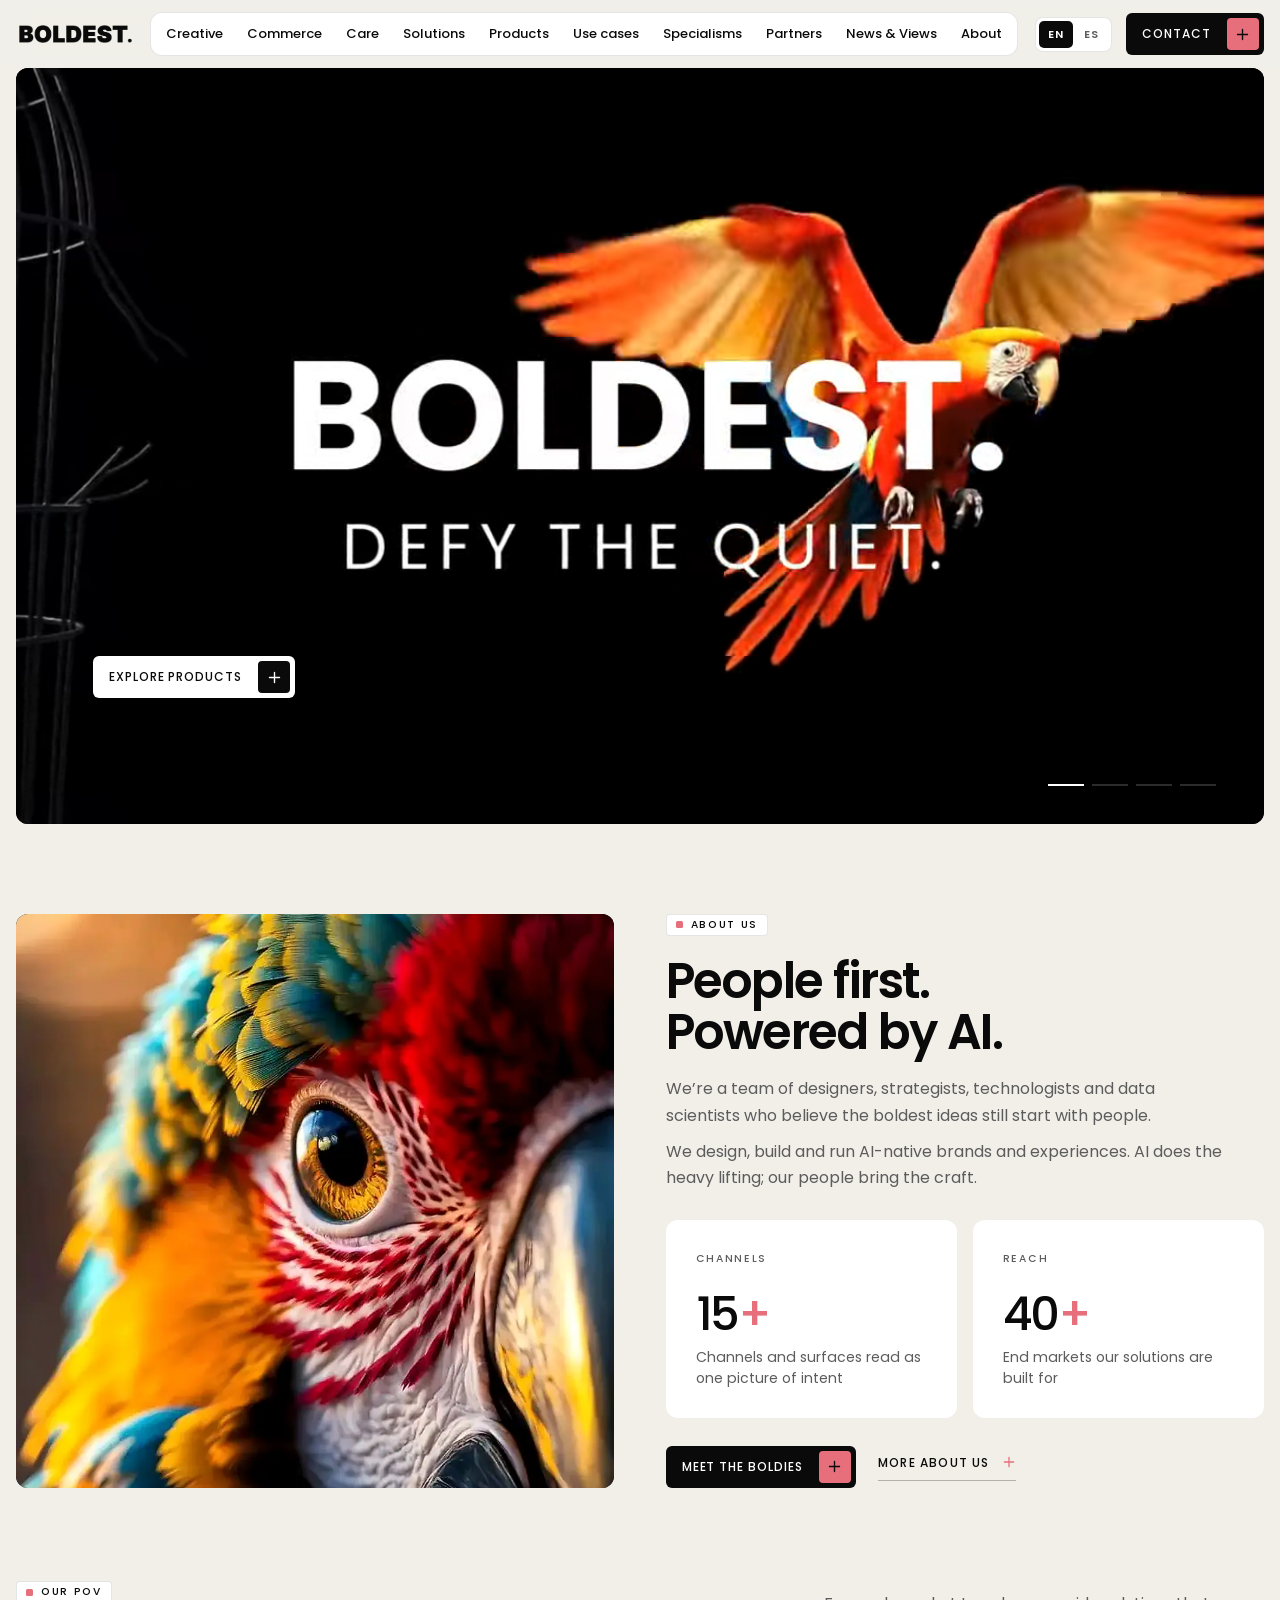
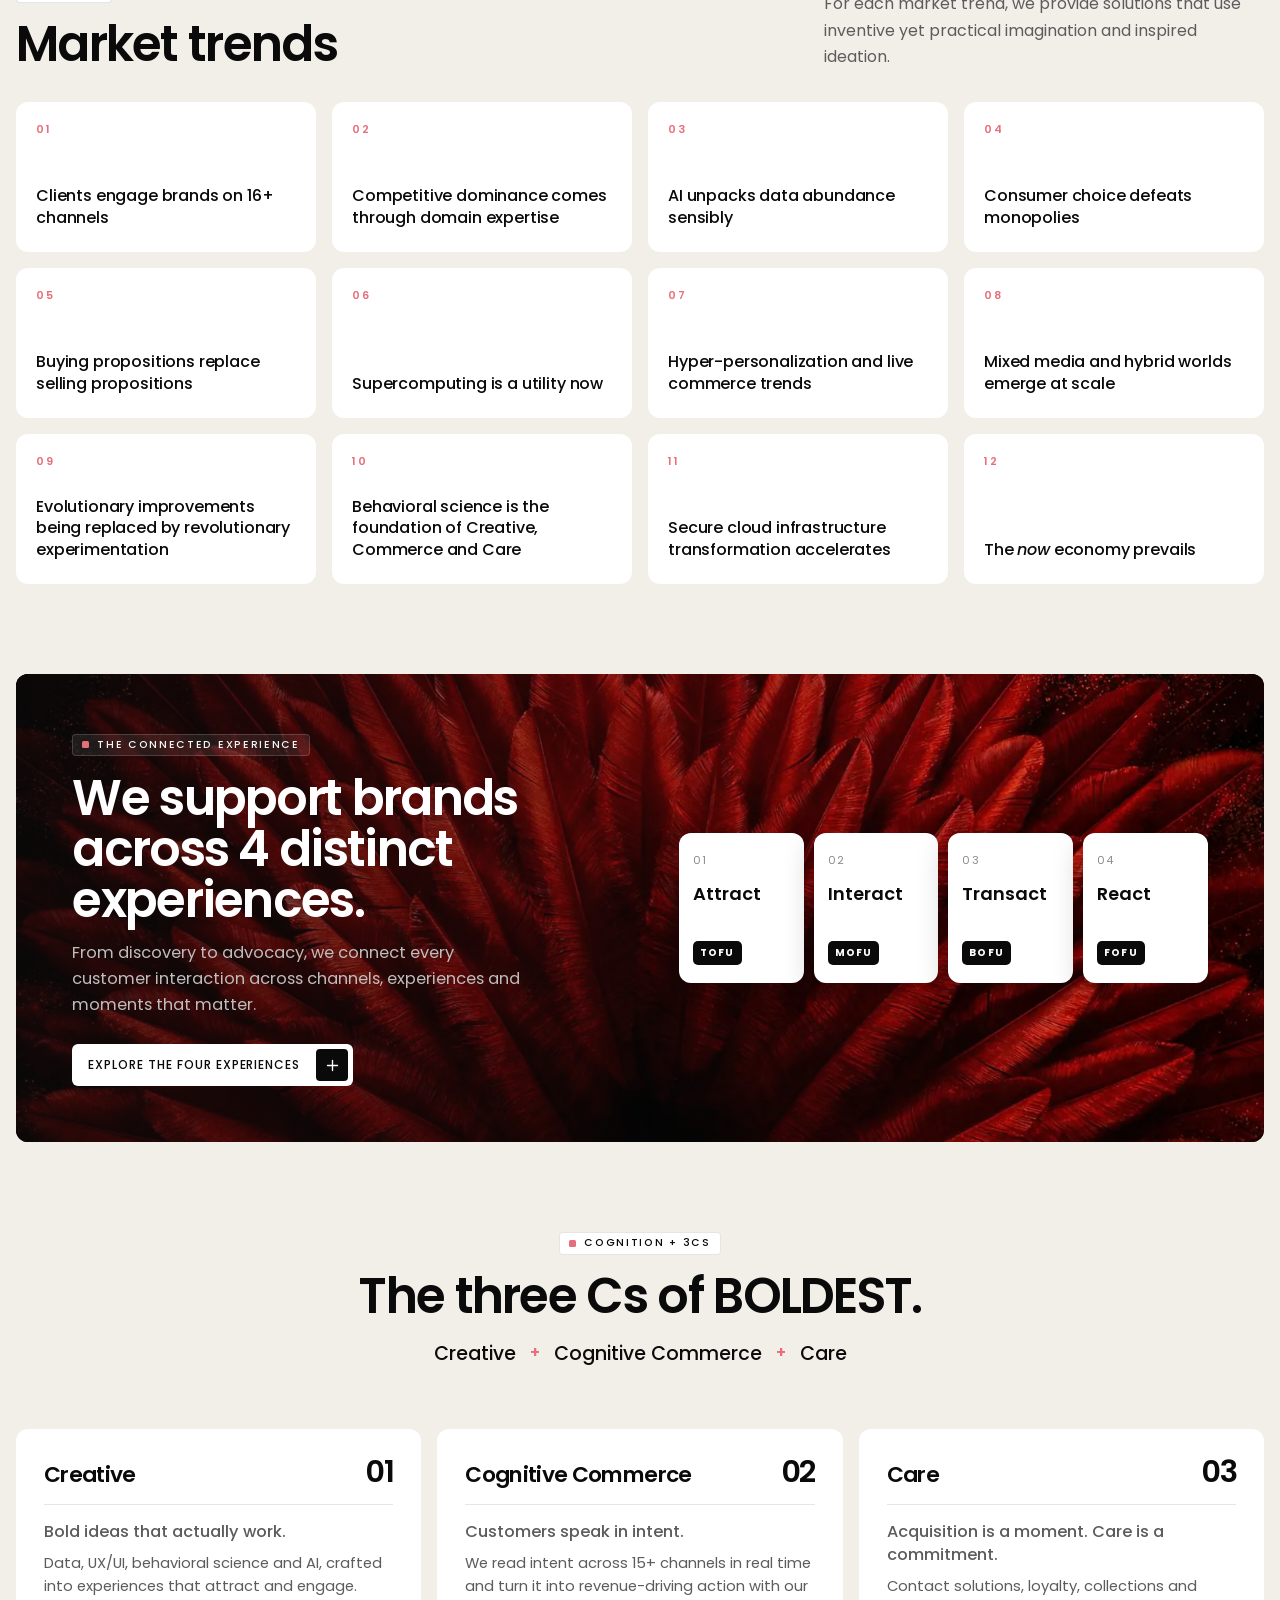
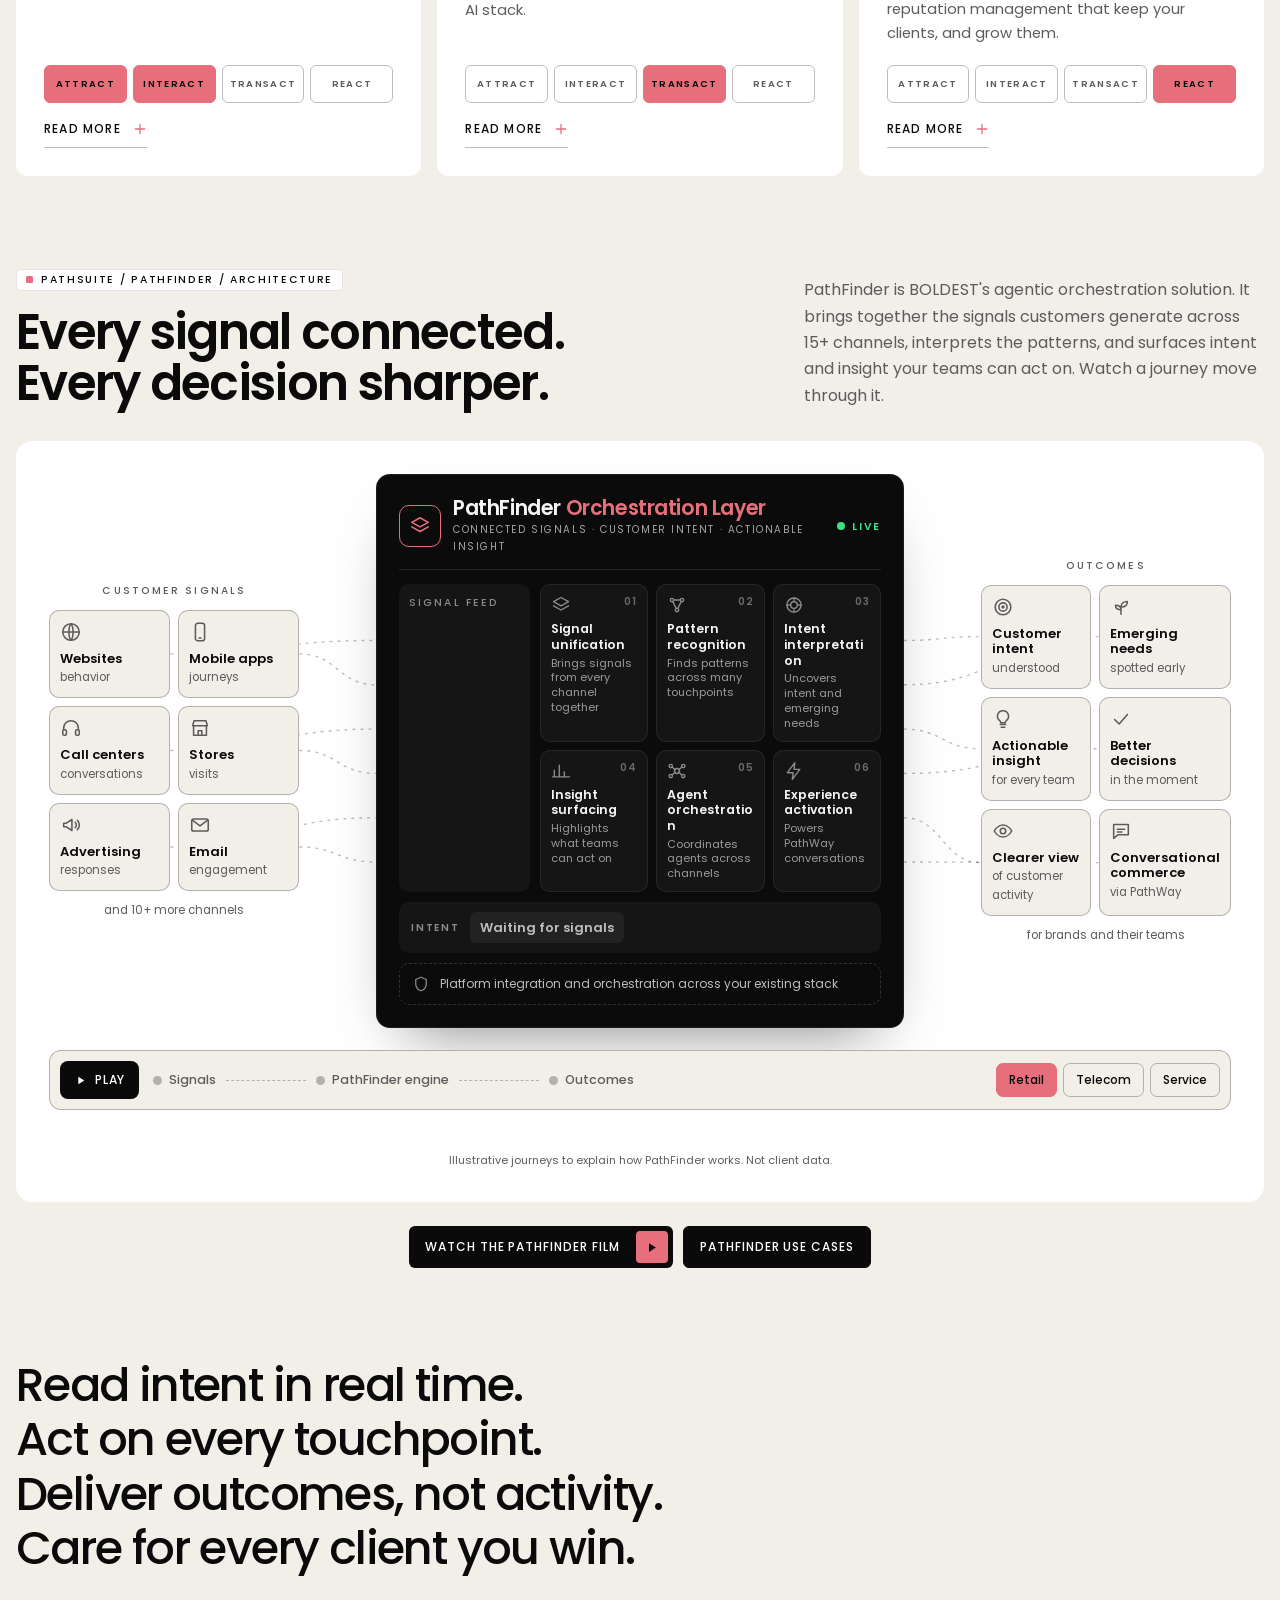
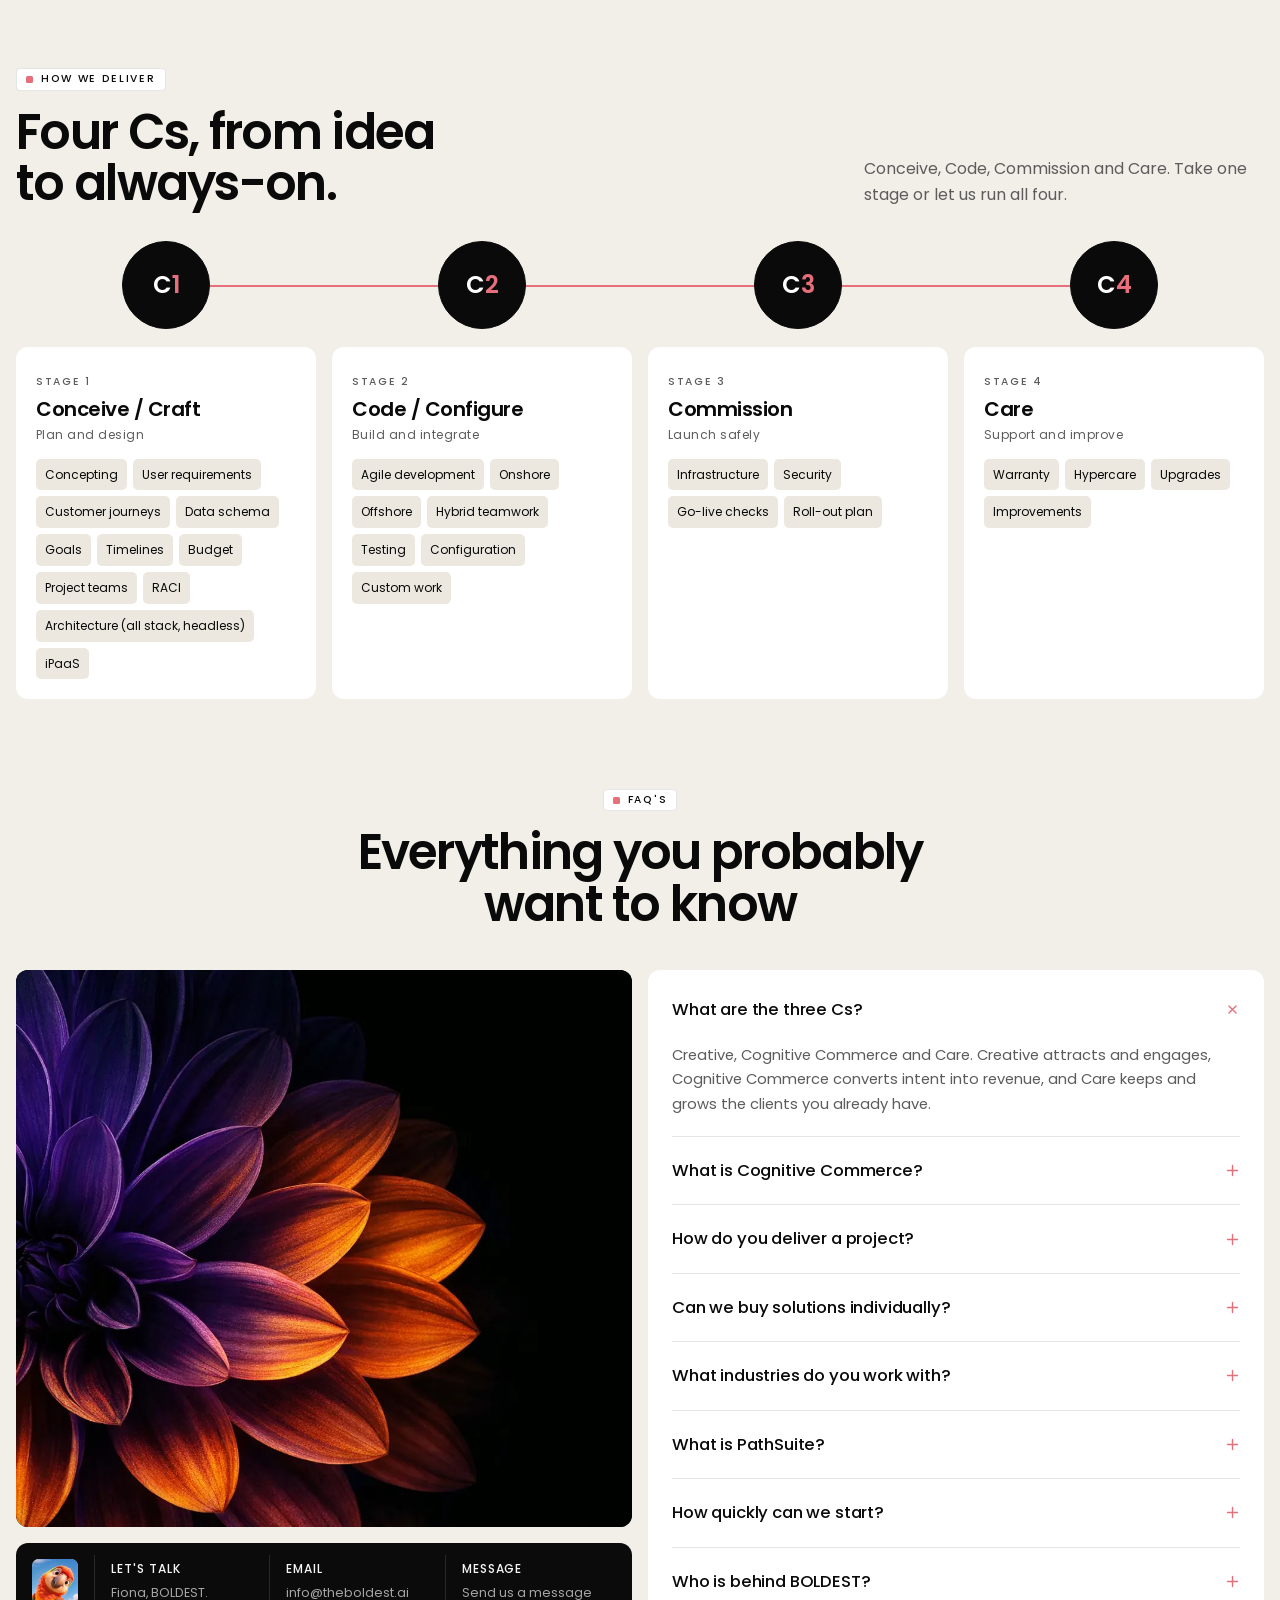
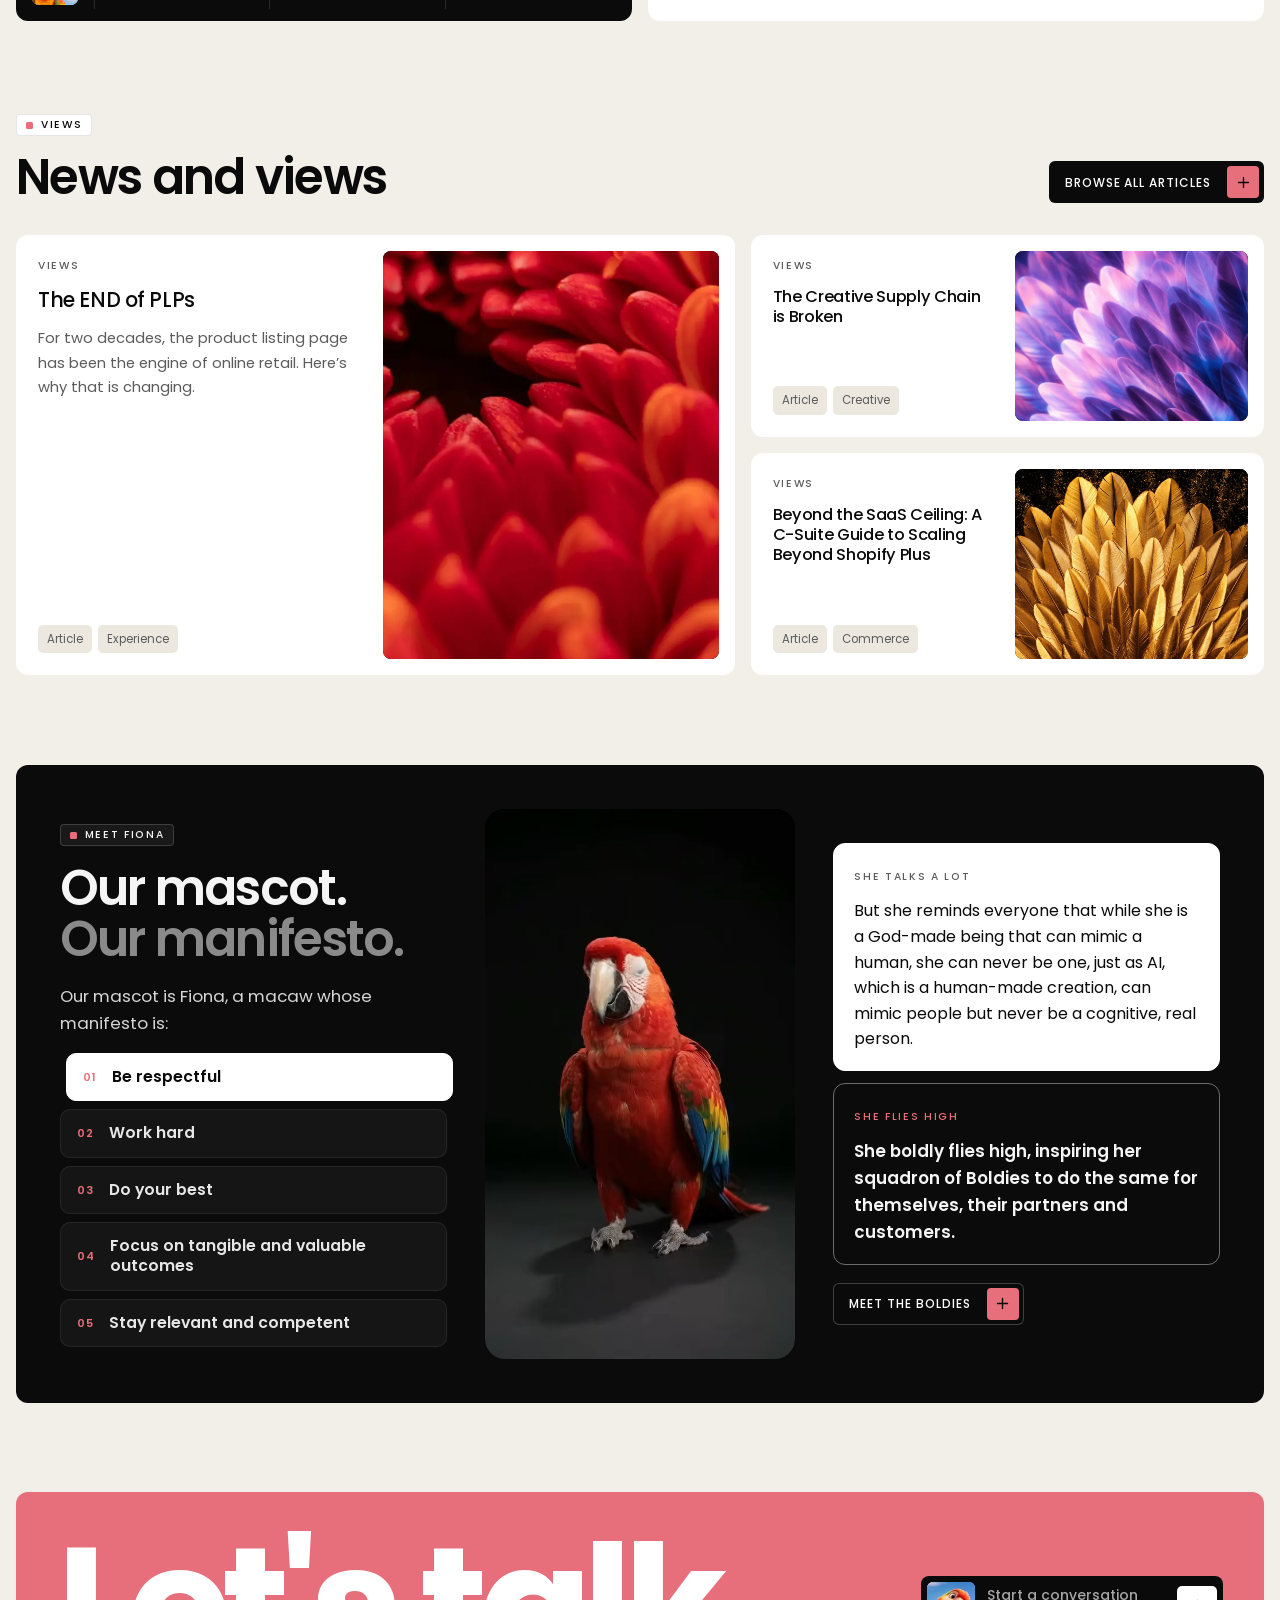
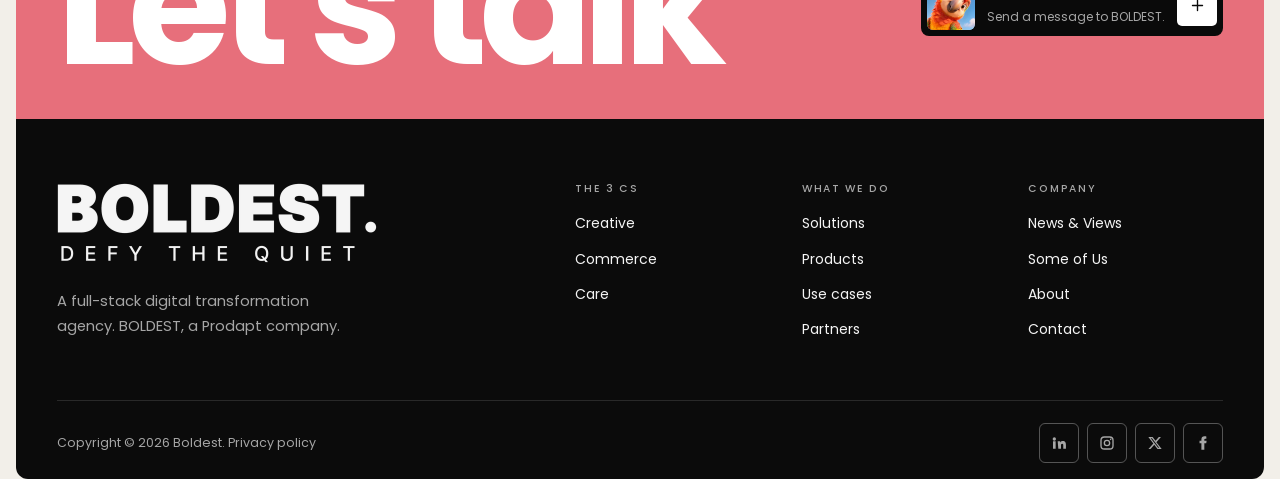
==== commit 6010c3a5: "Update index.html" ====
--- a/index.html
+++ b/index.html
@@ -703,11 +703,11 @@
 </div>
 <div aria-label="2 of 4: Creative thinking" aria-roledescription="slide" class="bslide" role="group">
 <img alt="" data-img="pg_creative" src="assets/img/pg_creative.webp" style="object-position:50% 50%"/>
-<div class="bcopy"><h2 class="btitle" data-editable="source" data-key="h2_creative_thinking" data-path="/index.html"><b>Creative</b><span>Thinking</span></h2><p class="btext">Where imagination meets intelligence. We reframe challenges, unlock new possibilities, and design bold ideas that give brands competitive dominance.</p><div class="bctas"><a class="btnx" href="#creative">Explore Creative<span class="ic"><svg aria-hidden="true"><use href="#i-plus"></use></svg></span></a></div></div>
+<div class="bcopy"><h2 class="btitle" data-editable="source" data-key="h2_creative_thinking" data-path="/index.html"><b>Creative</b><span>Thinking</span></h2><p class="btext" data-editable="source" data-path="/index.html" data-key="p_where_imagination_meets_intelligence">Where imagination meets intelligence. We reframe challenges, unlock new possibilities, and design bold ideas that give brands competitive dominance.</p><div class="bctas"><a class="btnx" href="#creative">Explore Creative<span class="ic"><svg aria-hidden="true"><use href="#i-plus"></use></svg></span></a></div></div>
 </div>
 <div aria-label="3 of 4: Cognitive Commerce" aria-roledescription="slide" class="bslide" role="group">
 <img alt="" data-img="pg_commerce" src="assets/img/pg_commerce.webp" style="object-position:50% 50%"/>
-<div class="bcopy"><h2 class="btitle" data-editable="source" data-key="h2_cognitive_commerce" data-path="/index.html"><span>Cognitive</span><b>Commerce</b></h2><p class="btext">Where intent meets action. We read what every customer wants, likes, needs and notices in real time, and turn it into revenue-driving moments across every touchpoint.</p><div class="bctas"><a class="btnx" href="#commerce">Explore Commerce<span class="ic"><svg aria-hidden="true"><use href="#i-plus"></use></svg></span></a></div></div>
+<div class="bcopy"><h2 class="btitle" data-editable="source" data-key="h2_cognitive_commerce" data-path="/index.html"><span>Cognitive</span><b>Commerce</b></h2><p class="btext" data-editable="source" data-path="/index.html" data-key="p_where_intent_meets_action">Where intent meets action. We read what every customer wants, likes, needs and notices in real time, and turn it into revenue-driving moments across every touchpoint.</p><div class="bctas"><a class="btnx" href="#commerce">Explore Commerce<span class="ic"><svg aria-hidden="true"><use href="#i-plus"></use></svg></span></a></div></div>
 </div>
 <div aria-label="4 of 4: Care experience" aria-roledescription="slide" class="bslide care-light" role="group">
 <img alt="" data-img="pg_care" src="assets/img/pg_care.webp" style="object-position:50% 50%"/>
@@ -717,7 +717,7 @@
 <div class="msg bot" data-t="2"><span class="who">AI care agent</span>Sorry about that. It's arriving in 20 minutes, and I've added a credit to your account.</div>
 <div class="msg fi" data-t="3"><span class="who">Fiona</span>You're wonderful<svg class="heart" viewbox="0 0 24 24"><path d="M12 21s-7.5-4.6-9.6-9.3C.9 8.3 3.1 4.5 6.9 4.5c2.1 0 3.6 1.2 5.1 3 1.5-1.8 3-3 5.1-3 3.8 0 6 3.8 4.5 7.2C19.5 16.4 12 21 12 21z" fill="currentColor"></path></svg></div>
 </div>
-<div class="bcopy"><h2 class="btitle" data-editable="source" data-key="h2_care_experience" data-path="/index.html"><b>Care</b><span>Experience</span></h2><p class="btext">Where every conversation counts. AI-enabled contact, loyalty, collections and reputation solutions that keep the clients you've won, and grow them.</p><div class="bctas"><a class="btnx" href="#care">Explore Care<span class="ic"><svg aria-hidden="true"><use href="#i-plus"></use></svg></span></a></div></div>
+<div class="bcopy"><h2 class="btitle" data-editable="source" data-key="h2_care_experience" data-path="/index.html"><b>Care</b><span>Experience</span></h2><p class="btext" data-editable="source" data-path="/index.html" data-key="p_where_every_conversation_counts">Where every conversation counts. AI-enabled contact, loyalty, collections and reputation solutions that keep the clients you've won, and grow them.</p><div class="bctas"><a class="btnx" href="#care">Explore Care<span class="ic"><svg aria-hidden="true"><use href="#i-plus"></use></svg></span></a></div></div>
 </div>
 <div class="bnav">
 <button aria-label="Show Fiona" data-i="0" type="button"><i></i></button>
@@ -731,17 +731,17 @@
 <div class="about2-copy rv" style="--d:.08s">
 <span class="tag">About us</span>
 <h2 class="h2" data-editable="source" data-key="h2_people_first_powered_by" data-path="/index.html">People first.<br/>Powered by AI.</h2>
-<p class="lede" style="margin:18px 0 10px">We’re a team of designers, strategists, technologists and data scientists who believe the boldest ideas still start with people.</p>
-<p class="muted" style="margin:0">We design, build and run AI-native brands and experiences. AI does the heavy lifting; our people bring the craft.</p>
+<p class="lede" style="margin:18px 0 10px" data-editable="source" data-path="/index.html" data-key="p_we_re_a_team">We’re a team of designers, strategists, technologists and data scientists who believe the boldest ideas still start with people.</p>
+<p class="muted" style="margin:0" data-editable="source" data-path="/index.html" data-key="p_we_design_build_and">We design, build and run AI-native brands and experiences. AI does the heavy lifting; our people bring the craft.</p>
 <div class="about2-stats">
-<div class="cardx"><span class="mono">Channels</span><strong><span data-count="15">15</span><em>+</em></strong><p>Channels and surfaces read as one picture of intent</p></div>
-<div class="cardx"><span class="mono">Reach</span><strong><span data-count="40">40</span><em>+</em></strong><p>End markets our solutions are built for</p></div>
+<div class="cardx"><span class="mono">Channels</span><strong><span data-count="15">15</span><em>+</em></strong><p data-editable="source" data-path="/index.html" data-key="p_channels_and_surfaces_read">Channels and surfaces read as one picture of intent</p></div>
+<div class="cardx"><span class="mono">Reach</span><strong><span data-count="40">40</span><em>+</em></strong><p data-editable="source" data-path="/index.html" data-key="p_end_markets_our_solutions">End markets our solutions are built for</p></div>
 </div>
 <div class="about2-foot"><a class="btnx" data-scroll="team" href="#about">Meet the Boldies<span class="ic"><svg aria-hidden="true"><use href="#i-plus"></use></svg></span></a><a class="lplus" href="#about">More about us <svg aria-hidden="true"><use href="#i-plus"></use></svg></a></div>
 </div>
 </div>
 <div class="sec" id="pov">
-<div class="sec-head rv"><div><span class="tag">Our POV</span><h2 class="h2" data-editable="source" data-key="h2_market_trends" data-path="/index.html">Market trends</h2></div><p class="muted" style="max-width:44ch;margin:0">For each market trend, we provide solutions that use inventive yet practical imagination and inspired ideation.</p></div>
+<div class="sec-head rv"><div><span class="tag">Our POV</span><h2 class="h2" data-editable="source" data-key="h2_market_trends" data-path="/index.html">Market trends</h2></div><p class="muted" style="max-width:44ch;margin:0" data-editable="source" data-path="/index.html" data-key="p_for_each_market_trend">For each market trend, we provide solutions that use inventive yet practical imagination and inspired ideation.</p></div>
 <ul class="pov rv">
 <li><b>01</b>Clients engage brands on 16+ channels</li><li><b>02</b>Competitive dominance comes through domain expertise</li><li><b>03</b>AI unpacks data abundance sensibly</li><li><b>04</b>Consumer choice defeats monopolies</li>
 <li><b>05</b>Buying propositions replace selling propositions</li><li><b>06</b>Supercomputing is a utility now</li><li><b>07</b>Hyper-personalization and live commerce trends</li><li><b>08</b>Mixed media and hybrid worlds emerge at scale</li>
@@ -754,7 +754,7 @@
 <div class="xp-copy">
 <span class="tag">The connected experience</span>
 <h2 class="h2" data-editable="source" data-key="h2_we_support_brands_across" data-path="/index.html">We support brands across 4 distinct experiences.</h2>
-<p class="xp-lede">From discovery to advocacy, we connect every customer interaction across channels, experiences and moments that matter.</p>
+<p class="xp-lede" data-editable="source" data-path="/index.html" data-key="p_from_discovery_to_advocacy">From discovery to advocacy, we connect every customer interaction across channels, experiences and moments that matter.</p>
 <span class="btnx">Explore the four experiences<span class="ic"><svg aria-hidden="true"><use href="#i-plus"></use></svg></span></span>
 </div>
 <ol aria-hidden="true" class="xp-stages">
@@ -767,24 +767,24 @@
 </div>
 <div class="sec" id="three-cs">
 <div class="center-head rv"><span class="tag">Cognition + 3Cs</span><h2 class="h2" data-editable="source" data-key="h2_the_three_cs_of" data-path="/index.html">The three Cs of BOLDEST.</h2><div class="cog-plus"><span>Creative</span><i>+</i><span>Cognitive Commerce</span><i>+</i><span>Care</span></div></div>
-<div class="c3"><article class="cc rv" style="--d:0.0s"><div class="cnum"><h3 data-editable="source" data-key="h3_creative" data-path="/index.html">Creative</h3><b>01</b></div><p class="kick">Bold ideas that actually work.</p><p>Data, UX/UI, behavioral science and AI, crafted into experiences that attract and engage.</p><div aria-label="Attract, Interact highlighted" class="atir" data-atir=""><span data-hi="1">ATTRACT</span><span data-hi="1">INTERACT</span><span data-hi="0">TRANSACT</span><span data-hi="0">REACT</span></div><a class="lplus" href="#creative" style="align-self:flex-start;margin-top:16px">Read more <svg aria-hidden="true"><use href="#i-plus"></use></svg></a></article><article class="cc rv" style="--d:0.08s"><div class="cnum"><h3 data-editable="source" data-key="h3_cognitive_commerce" data-path="/index.html">Cognitive Commerce</h3><b>02</b></div><p class="kick">Customers speak in intent.</p><p>We read intent across 15+ channels in real time and turn it into revenue-driving action with our AI stack.</p><div aria-label="Transact highlighted" class="atir" data-atir=""><span data-hi="0">ATTRACT</span><span data-hi="0">INTERACT</span><span data-hi="1">TRANSACT</span><span data-hi="0">REACT</span></div><a class="lplus" href="#commerce" style="align-self:flex-start;margin-top:16px">Read more <svg aria-hidden="true"><use href="#i-plus"></use></svg></a></article><article class="cc rv" style="--d:0.16s"><div class="cnum"><h3 data-editable="source" data-key="h3_care" data-path="/index.html">Care</h3><b>03</b></div><p class="kick">Acquisition is a moment. Care is a commitment.</p><p>Contact solutions, loyalty, collections and reputation management that keep your clients, and grow them.</p><div aria-label="React highlighted" class="atir" data-atir=""><span data-hi="0">ATTRACT</span><span data-hi="0">INTERACT</span><span data-hi="0">TRANSACT</span><span data-hi="1">REACT</span></div><a class="lplus" href="#care" style="align-self:flex-start;margin-top:16px">Read more <svg aria-hidden="true"><use href="#i-plus"></use></svg></a></article></div>
+<div class="c3"><article class="cc rv" style="--d:0.0s"><div class="cnum"><h3 data-editable="source" data-key="h3_creative" data-path="/index.html">Creative</h3><b>01</b></div><p class="kick" data-editable="source" data-path="/index.html" data-key="p_bold_ideas_that_actually">Bold ideas that actually work.</p><p data-editable="source" data-path="/index.html" data-key="p_data_ux_ui_behavioral">Data, UX/UI, behavioral science and AI, crafted into experiences that attract and engage.</p><div aria-label="Attract, Interact highlighted" class="atir" data-atir=""><span data-hi="1">ATTRACT</span><span data-hi="1">INTERACT</span><span data-hi="0">TRANSACT</span><span data-hi="0">REACT</span></div><a class="lplus" href="#creative" style="align-self:flex-start;margin-top:16px">Read more <svg aria-hidden="true"><use href="#i-plus"></use></svg></a></article><article class="cc rv" style="--d:0.08s"><div class="cnum"><h3 data-editable="source" data-key="h3_cognitive_commerce" data-path="/index.html">Cognitive Commerce</h3><b>02</b></div><p class="kick" data-editable="source" data-path="/index.html" data-key="p_customers_speak_in_intent">Customers speak in intent.</p><p data-editable="source" data-path="/index.html" data-key="p_we_read_intent_across">We read intent across 15+ channels in real time and turn it into revenue-driving action with our AI stack.</p><div aria-label="Transact highlighted" class="atir" data-atir=""><span data-hi="0">ATTRACT</span><span data-hi="0">INTERACT</span><span data-hi="1">TRANSACT</span><span data-hi="0">REACT</span></div><a class="lplus" href="#commerce" style="align-self:flex-start;margin-top:16px">Read more <svg aria-hidden="true"><use href="#i-plus"></use></svg></a></article><article class="cc rv" style="--d:0.16s"><div class="cnum"><h3 data-editable="source" data-key="h3_care" data-path="/index.html">Care</h3><b>03</b></div><p class="kick" data-editable="source" data-path="/index.html" data-key="p_acquisition_is_a_moment">Acquisition is a moment. Care is a commitment.</p><p data-editable="source" data-path="/index.html" data-key="p_contact_solutions_loyalty_collections">Contact solutions, loyalty, collections and reputation management that keep your clients, and grow them.</p><div aria-label="React highlighted" class="atir" data-atir=""><span data-hi="0">ATTRACT</span><span data-hi="0">INTERACT</span><span data-hi="0">TRANSACT</span><span data-hi="1">REACT</span></div><a class="lplus" href="#care" style="align-self:flex-start;margin-top:16px">Read more <svg aria-hidden="true"><use href="#i-plus"></use></svg></a></article></div>
 </div>
 <div class="sec" id="pathfinder-arch">
-<div class="sec-head rv"><div><span class="tag">PathSuite / PathFinder / Architecture</span><h2 class="h2" data-editable="source" data-key="h2_every_signal_connected_every" data-path="/index.html">Every signal connected.<br/>Every decision sharper.</h2></div><p class="muted" style="max-width:46ch;margin:0">PathFinder is BOLDEST's agentic orchestration solution. It brings together the signals customers generate across 15+ channels, interprets the patterns, and surfaces intent and insight your teams can act on. Watch a journey move through it.</p></div>
+<div class="sec-head rv"><div><span class="tag">PathSuite / PathFinder / Architecture</span><h2 class="h2" data-editable="source" data-key="h2_every_signal_connected_every" data-path="/index.html">Every signal connected.<br/>Every decision sharper.</h2></div><p class="muted" style="max-width:46ch;margin:0" data-editable="source" data-path="/index.html" data-key="p_pathfinder_is_boldest_s">PathFinder is BOLDEST's agentic orchestration solution. It brings together the signals customers generate across 15+ channels, interprets the patterns, and surfaces intent and insight your teams can act on. Watch a journey move through it.</p></div>
 <div class="pf2" data-pf2="" id="pf2">
 <svg aria-hidden="true" class="pf2-wires"></svg>
 <div class="pf2-grid">
-<div class="pf2-col"><p class="pf2-lab">Customer signals</p><div class="pf2-nodes"><div class="pf2-node" data-sig="web"><span class="pf2-ic"><svg aria-hidden="true" fill="none" stroke="currentColor" stroke-linecap="round" stroke-linejoin="round" stroke-width="1.7" viewbox="0 0 24 24"><circle cx="12" cy="12" r="9"></circle><path d="M3 12h18M12 3c3 3.2 3 14.8 0 18M12 3c-3 3.2-3 14.8 0 18"></path></svg></span><b>Websites</b><small>behavior</small></div><div class="pf2-node" data-sig="app"><span class="pf2-ic"><svg aria-hidden="true" fill="none" stroke="currentColor" stroke-linecap="round" stroke-linejoin="round" stroke-width="1.7" viewbox="0 0 24 24"><rect height="19" rx="2.5" width="10" x="7" y="2.5"></rect><path d="M11 18.5h2"></path></svg></span><b>Mobile apps</b><small>journeys</small></div><div class="pf2-node" data-sig="call"><span class="pf2-ic"><svg aria-hidden="true" fill="none" stroke="currentColor" stroke-linecap="round" stroke-linejoin="round" stroke-width="1.7" viewbox="0 0 24 24"><path d="M4 14v-2a8 8 0 0 1 16 0v2"></path><rect height="6" rx="1.5" width="4" x="3" y="14"></rect><rect height="6" rx="1.5" width="4" x="17" y="14"></rect></svg></span><b>Call centers</b><small>conversations</small></div><div class="pf2-node" data-sig="store"><span class="pf2-ic"><svg aria-hidden="true" fill="none" stroke="currentColor" stroke-linecap="round" stroke-linejoin="round" stroke-width="1.7" viewbox="0 0 24 24"><path d="M4 9.5 5.5 4h13L20 9.5M4 9.5h16M5 9.5V20h14V9.5M10 20v-5h4v5"></path></svg></span><b>Stores</b><small>visits</small></div><div class="pf2-node" data-sig="ads"><span class="pf2-ic"><svg aria-hidden="true" fill="none" stroke="currentColor" stroke-linecap="round" stroke-linejoin="round" stroke-width="1.7" viewbox="0 0 24 24"><path d="M4 10v4h3l6 4V6L7 10H4zM16.5 9a4 4 0 0 1 0 6M19 7a7 7 0 0 1 0 10"></path></svg></span><b>Advertising</b><small>responses</small></div><div class="pf2-node" data-sig="mail"><span class="pf2-ic"><svg aria-hidden="true" fill="none" stroke="currentColor" stroke-linecap="round" stroke-linejoin="round" stroke-width="1.7" viewbox="0 0 24 24"><rect height="13" rx="2" width="18" x="3" y="5.5"></rect><path d="m4 7 8 6 8-6"></path></svg></span><b>Email</b><small>engagement</small></div></div><p class="pf2-more">and 10+ more channels</p></div>
+<div class="pf2-col"><p class="pf2-lab" data-editable="source" data-path="/index.html" data-key="p_customer_signals">Customer signals</p><div class="pf2-nodes"><div class="pf2-node" data-sig="web"><span class="pf2-ic"><svg aria-hidden="true" fill="none" stroke="currentColor" stroke-linecap="round" stroke-linejoin="round" stroke-width="1.7" viewbox="0 0 24 24"><circle cx="12" cy="12" r="9"></circle><path d="M3 12h18M12 3c3 3.2 3 14.8 0 18M12 3c-3 3.2-3 14.8 0 18"></path></svg></span><b>Websites</b><small>behavior</small></div><div class="pf2-node" data-sig="app"><span class="pf2-ic"><svg aria-hidden="true" fill="none" stroke="currentColor" stroke-linecap="round" stroke-linejoin="round" stroke-width="1.7" viewbox="0 0 24 24"><rect height="19" rx="2.5" width="10" x="7" y="2.5"></rect><path d="M11 18.5h2"></path></svg></span><b>Mobile apps</b><small>journeys</small></div><div class="pf2-node" data-sig="call"><span class="pf2-ic"><svg aria-hidden="true" fill="none" stroke="currentColor" stroke-linecap="round" stroke-linejoin="round" stroke-width="1.7" viewbox="0 0 24 24"><path d="M4 14v-2a8 8 0 0 1 16 0v2"></path><rect height="6" rx="1.5" width="4" x="3" y="14"></rect><rect height="6" rx="1.5" width="4" x="17" y="14"></rect></svg></span><b>Call centers</b><small>conversations</small></div><div class="pf2-node" data-sig="store"><span class="pf2-ic"><svg aria-hidden="true" fill="none" stroke="currentColor" stroke-linecap="round" stroke-linejoin="round" stroke-width="1.7" viewbox="0 0 24 24"><path d="M4 9.5 5.5 4h13L20 9.5M4 9.5h16M5 9.5V20h14V9.5M10 20v-5h4v5"></path></svg></span><b>Stores</b><small>visits</small></div><div class="pf2-node" data-sig="ads"><span class="pf2-ic"><svg aria-hidden="true" fill="none" stroke="currentColor" stroke-linecap="round" stroke-linejoin="round" stroke-width="1.7" viewbox="0 0 24 24"><path d="M4 10v4h3l6 4V6L7 10H4zM16.5 9a4 4 0 0 1 0 6M19 7a7 7 0 0 1 0 10"></path></svg></span><b>Advertising</b><small>responses</small></div><div class="pf2-node" data-sig="mail"><span class="pf2-ic"><svg aria-hidden="true" fill="none" stroke="currentColor" stroke-linecap="round" stroke-linejoin="round" stroke-width="1.7" viewbox="0 0 24 24"><rect height="13" rx="2" width="18" x="3" y="5.5"></rect><path d="m4 7 8 6 8-6"></path></svg></span><b>Email</b><small>engagement</small></div></div><p class="pf2-more" data-editable="source" data-path="/index.html" data-key="p_and_10_more_channels">and 10+ more channels</p></div>
 <div class="pf2-engine">
-<div class="pf2-ehead"><span class="pf2-logo"><svg aria-hidden="true" fill="none" stroke="currentColor" stroke-linecap="round" stroke-linejoin="round" stroke-width="1.7" viewbox="0 0 24 24"><path d="m12 3 9 5-9 5-9-5 9-5zM3 13l9 5 9-5"></path></svg></span><div><h3 data-editable="source" data-key="h3_pathfinder_orchestration_layer" data-path="/index.html">PathFinder <span>Orchestration Layer</span></h3><p>Connected signals · Customer intent · Actionable insight</p></div><span class="pf2-live">LIVE</span></div>
+<div class="pf2-ehead"><span class="pf2-logo"><svg aria-hidden="true" fill="none" stroke="currentColor" stroke-linecap="round" stroke-linejoin="round" stroke-width="1.7" viewbox="0 0 24 24"><path d="m12 3 9 5-9 5-9-5 9-5zM3 13l9 5 9-5"></path></svg></span><div><h3 data-editable="source" data-key="h3_pathfinder_orchestration_layer" data-path="/index.html">PathFinder <span>Orchestration Layer</span></h3><p data-editable="source" data-path="/index.html" data-key="p_connected_signals_customer_intent">Connected signals · Customer intent · Actionable insight</p></div><span class="pf2-live">LIVE</span></div>
 <div class="pf2-body">
-<div class="pf2-feed"><p class="pf2-lab">Signal feed</p><ul aria-hidden="true" class="pf2-feedlist"></ul></div>
+<div class="pf2-feed"><p class="pf2-lab" data-editable="source" data-path="/index.html" data-key="p_signal_feed">Signal feed</p><ul aria-hidden="true" class="pf2-feedlist"></ul></div>
 <div class="pf2-mods"><div class="pf2-mod" data-m="0"><span class="pf2-step">01</span><span class="pf2-ic"><svg aria-hidden="true" fill="none" stroke="currentColor" stroke-linecap="round" stroke-linejoin="round" stroke-width="1.7" viewbox="0 0 24 24"><path d="m12 3 9 5-9 5-9-5 9-5zM3 13l9 5 9-5"></path></svg></span><b>Signal unification</b><small>Brings signals from every channel together</small></div><div class="pf2-mod" data-m="1"><span class="pf2-step">02</span><span class="pf2-ic"><svg aria-hidden="true" fill="none" stroke="currentColor" stroke-linecap="round" stroke-linejoin="round" stroke-width="1.7" viewbox="0 0 24 24"><circle cx="6" cy="6" r="2"></circle><circle cx="18" cy="6" r="2"></circle><circle cx="12" cy="18" r="2"></circle><path d="M8 6h8M7 8l4 8M17 8l-4 8"></path></svg></span><b>Pattern recognition</b><small>Finds patterns across many touchpoints</small></div><div class="pf2-mod" data-m="2"><span class="pf2-step">03</span><span class="pf2-ic"><svg aria-hidden="true" fill="none" stroke="currentColor" stroke-linecap="round" stroke-linejoin="round" stroke-width="1.7" viewbox="0 0 24 24"><circle cx="12" cy="12" r="8.5"></circle><circle cx="12" cy="12" r="4"></circle><path d="M12 3.5v3M12 17.5v3M3.5 12h3M17.5 12h3"></path></svg></span><b>Intent interpretation</b><small>Uncovers intent and emerging needs</small></div><div class="pf2-mod" data-m="3"><span class="pf2-step">04</span><span class="pf2-ic"><svg aria-hidden="true" fill="none" stroke="currentColor" stroke-linecap="round" stroke-linejoin="round" stroke-width="1.7" viewbox="0 0 24 24"><path d="M4 19V11M10 19V5M16 19v-6M22 19H2"></path></svg></span><b>Insight surfacing</b><small>Highlights what teams can act on</small></div><div class="pf2-mod" data-m="4"><span class="pf2-step">05</span><span class="pf2-ic"><svg aria-hidden="true" fill="none" stroke="currentColor" stroke-linecap="round" stroke-linejoin="round" stroke-width="1.7" viewbox="0 0 24 24"><circle cx="12" cy="12" r="3"></circle><circle cx="4.5" cy="6" r="2"></circle><circle cx="19.5" cy="6" r="2"></circle><circle cx="4.5" cy="18" r="2"></circle><circle cx="19.5" cy="18" r="2"></circle><path d="M6.3 7.2 9.6 10.4M17.7 7.2l-3.3 3.2M6.3 16.8l3.3-3.2M17.7 16.8l-3.3-3.2"></path></svg></span><b>Agent orchestration</b><small>Coordinates agents across channels</small></div><div class="pf2-mod" data-m="5"><span class="pf2-step">06</span><span class="pf2-ic"><svg aria-hidden="true" fill="none" stroke="currentColor" stroke-linecap="round" stroke-linejoin="round" stroke-width="1.7" viewbox="0 0 24 24"><path d="M13 2 4 14h7l-1 8 9-12h-7l1-8z"></path></svg></span><b>Experience activation</b><small>Powers PathWay conversations</small></div></div>
 </div>
 <div class="pf2-result"><span class="pf2-rl">Intent</span><span class="pf2-intent">Waiting for signals</span><span class="pf2-action"></span></div>
 <div class="pf2-base"><svg aria-hidden="true" fill="none" stroke="currentColor" stroke-linecap="round" stroke-linejoin="round" stroke-width="1.7" viewbox="0 0 24 24"><path d="M12 3 5 6v6c0 4.4 3 7.6 7 9 4-1.4 7-4.6 7-9V6l-7-3z"></path></svg>Platform integration and orchestration across your existing stack</div>
 </div>
-<div class="pf2-col"><p class="pf2-lab">Outcomes</p><div class="pf2-nodes"><div class="pf2-node out" data-out="intent"><span class="pf2-ic"><svg aria-hidden="true" fill="none" stroke="currentColor" stroke-linecap="round" stroke-linejoin="round" stroke-width="1.7" viewbox="0 0 24 24"><circle cx="12" cy="12" r="8.5"></circle><circle cx="12" cy="12" r="4.5"></circle><circle cx="12" cy="12" r="1"></circle></svg></span><b>Customer intent</b><small>understood</small></div><div class="pf2-node out" data-out="needs"><span class="pf2-ic"><svg aria-hidden="true" fill="none" stroke="currentColor" stroke-linecap="round" stroke-linejoin="round" stroke-width="1.7" viewbox="0 0 24 24"><path d="M12 20v-8M12 12c0-4 3-6 7-6 0 4-3 6-7 6zM12 15c0-3-2.5-5-6-5 0 3 2.5 5 6 5z"></path></svg></span><b>Emerging needs</b><small>spotted early</small></div><div class="pf2-node out" data-out="insight"><span class="pf2-ic"><svg aria-hidden="true" fill="none" stroke="currentColor" stroke-linecap="round" stroke-linejoin="round" stroke-width="1.7" viewbox="0 0 24 24"><path d="M9 18h6M10 21h4M12 3a6 6 0 0 0-3.5 10.9c.6.5 1 1.2 1 2.1h5c0-.9.4-1.6 1-2.1A6 6 0 0 0 12 3z"></path></svg></span><b>Actionable insight</b><small>for every team</small></div><div class="pf2-node out" data-out="decision"><span class="pf2-ic"><svg aria-hidden="true" fill="none" stroke="currentColor" stroke-linecap="round" stroke-linejoin="round" stroke-width="1.7" viewbox="0 0 24 24"><path d="M5 12.5 10 17.5 19 7"></path></svg></span><b>Better decisions</b><small>in the moment</small></div><div class="pf2-node out" data-out="view"><span class="pf2-ic"><svg aria-hidden="true" fill="none" stroke="currentColor" stroke-linecap="round" stroke-linejoin="round" stroke-width="1.7" viewbox="0 0 24 24"><path d="M2.5 12S6 5.5 12 5.5 21.5 12 21.5 12 18 18.5 12 18.5 2.5 12 2.5 12z"></path><circle cx="12" cy="12" r="3"></circle></svg></span><b>Clearer view</b><small>of customer activity</small></div><div class="pf2-node out" data-out="conv"><span class="pf2-ic"><svg aria-hidden="true" fill="none" stroke="currentColor" stroke-linecap="round" stroke-linejoin="round" stroke-width="1.7" viewbox="0 0 24 24"><path d="M4 5h16v11H9l-5 4V5z"></path><path d="M8 10h8M8 13h5"></path></svg></span><b>Conversational commerce</b><small>via PathWay</small></div></div><p class="pf2-more">for brands and their teams</p></div>
+<div class="pf2-col"><p class="pf2-lab" data-editable="source" data-path="/index.html" data-key="p_outcomes">Outcomes</p><div class="pf2-nodes"><div class="pf2-node out" data-out="intent"><span class="pf2-ic"><svg aria-hidden="true" fill="none" stroke="currentColor" stroke-linecap="round" stroke-linejoin="round" stroke-width="1.7" viewbox="0 0 24 24"><circle cx="12" cy="12" r="8.5"></circle><circle cx="12" cy="12" r="4.5"></circle><circle cx="12" cy="12" r="1"></circle></svg></span><b>Customer intent</b><small>understood</small></div><div class="pf2-node out" data-out="needs"><span class="pf2-ic"><svg aria-hidden="true" fill="none" stroke="currentColor" stroke-linecap="round" stroke-linejoin="round" stroke-width="1.7" viewbox="0 0 24 24"><path d="M12 20v-8M12 12c0-4 3-6 7-6 0 4-3 6-7 6zM12 15c0-3-2.5-5-6-5 0 3 2.5 5 6 5z"></path></svg></span><b>Emerging needs</b><small>spotted early</small></div><div class="pf2-node out" data-out="insight"><span class="pf2-ic"><svg aria-hidden="true" fill="none" stroke="currentColor" stroke-linecap="round" stroke-linejoin="round" stroke-width="1.7" viewbox="0 0 24 24"><path d="M9 18h6M10 21h4M12 3a6 6 0 0 0-3.5 10.9c.6.5 1 1.2 1 2.1h5c0-.9.4-1.6 1-2.1A6 6 0 0 0 12 3z"></path></svg></span><b>Actionable insight</b><small>for every team</small></div><div class="pf2-node out" data-out="decision"><span class="pf2-ic"><svg aria-hidden="true" fill="none" stroke="currentColor" stroke-linecap="round" stroke-linejoin="round" stroke-width="1.7" viewbox="0 0 24 24"><path d="M5 12.5 10 17.5 19 7"></path></svg></span><b>Better decisions</b><small>in the moment</small></div><div class="pf2-node out" data-out="view"><span class="pf2-ic"><svg aria-hidden="true" fill="none" stroke="currentColor" stroke-linecap="round" stroke-linejoin="round" stroke-width="1.7" viewbox="0 0 24 24"><path d="M2.5 12S6 5.5 12 5.5 21.5 12 21.5 12 18 18.5 12 18.5 2.5 12 2.5 12z"></path><circle cx="12" cy="12" r="3"></circle></svg></span><b>Clearer view</b><small>of customer activity</small></div><div class="pf2-node out" data-out="conv"><span class="pf2-ic"><svg aria-hidden="true" fill="none" stroke="currentColor" stroke-linecap="round" stroke-linejoin="round" stroke-width="1.7" viewbox="0 0 24 24"><path d="M4 5h16v11H9l-5 4V5z"></path><path d="M8 10h8M8 13h5"></path></svg></span><b>Conversational commerce</b><small>via PathWay</small></div></div><p class="pf2-more" data-editable="source" data-path="/index.html" data-key="p_for_brands_and_their">for brands and their teams</p></div>
 </div>
 <div class="pf2-bar">
 <button aria-label="Pause animation" class="pf2-play" type="button"><svg aria-hidden="true" fill="none" stroke="currentColor" stroke-linecap="round" stroke-linejoin="round" stroke-width="1.7" viewbox="0 0 24 24"><path d="M7 5h3v14H7zM14 5h3v14h-3z" fill="currentColor" stroke="none"></path></svg><span>Pause</span></button>
@@ -792,7 +792,7 @@
 <div aria-label="Example journey" class="pf2-scen" role="group"></div>
 </div>
 <p aria-live="polite" class="pf2-cap"></p>
-<p class="pf2-note">Illustrative journeys to explain how PathFinder works. Not client data.</p>
+<p class="pf2-note" data-editable="source" data-path="/index.html" data-key="p_illustrative_journeys_to_explain">Illustrative journeys to explain how PathFinder works. Not client data.</p>
 </div>
 <div class="actions" style="justify-content:center;margin-top:24px"><a class="btnx" href="https://vimeo.com/1120102255" rel="noopener" target="_blank">Watch the PathFinder film<span class="ic"><svg aria-hidden="true"><use href="#i-play"></use></svg></span></a><a class="btn-ghost" href="#use-cases">PathFinder use cases</a></div>
 </div>
@@ -800,8 +800,8 @@
 <div aria-label="Read intent in real time. Act on every touchpoint. Deliver outcomes, not activity. Care for every client you win." class="lines" id="lines"><span aria-hidden="true">Read intent in real time.</span><span aria-hidden="true">Act on every touchpoint.</span><span aria-hidden="true">Deliver outcomes, not activity.</span><span aria-hidden="true">Care for every client you win.</span></div>
 </div>
 <div class="sec" id="how-we-deliver">
-<div class="sec-head rv"><div><span class="tag">How we deliver</span><h2 class="h2" data-editable="source" data-key="h2_four_cs_from_idea" data-path="/index.html">Four Cs, from idea<br/>to always-on.</h2></div><p class="muted" style="max-width:40ch;margin:0">Conceive, Code, Commission and Care. Take one stage or let us run all four.</p></div>
-<div class="cccc rv" id="cccc"><div aria-hidden="true" class="cccc-track"><b></b><i></i></div><div class="cstep" style="--bd:0.0s"><div aria-hidden="true" class="badge">C<em>1</em></div><div class="cbox"><span class="mono">Stage 1</span><h3 data-editable="source" data-key="h3_conceive_craft" data-path="/index.html" style="margin-top:6px">Conceive / Craft</h3><p class="sub">Plan and design</p><ul><li>Concepting</li><li>User requirements</li><li>Customer journeys</li><li>Data schema</li><li>Goals</li><li>Timelines</li><li>Budget</li><li>Project teams</li><li>RACI</li><li>Architecture (all stack, headless)</li><li>iPaaS</li></ul></div></div><div class="cstep" style="--bd:0.6s"><div aria-hidden="true" class="badge">C<em>2</em></div><div class="cbox"><span class="mono">Stage 2</span><h3 data-editable="source" data-key="h3_code_configure" data-path="/index.html" style="margin-top:6px">Code / Configure</h3><p class="sub">Build and integrate</p><ul><li>Agile development</li><li>Onshore</li><li>Offshore</li><li>Hybrid teamwork</li><li>Testing</li><li>Configuration</li><li>Custom work</li></ul></div></div><div class="cstep" style="--bd:1.2s"><div aria-hidden="true" class="badge">C<em>3</em></div><div class="cbox"><span class="mono">Stage 3</span><h3 data-editable="source" data-key="h3_commission" data-path="/index.html" style="margin-top:6px">Commission</h3><p class="sub">Launch safely</p><ul><li>Infrastructure</li><li>Security</li><li>Go-live checks</li><li>Roll-out plan</li></ul></div></div><div class="cstep" style="--bd:1.8s"><div aria-hidden="true" class="badge">C<em>4</em></div><div class="cbox"><span class="mono">Stage 4</span><h3 data-editable="source" data-key="h3_care_2" data-path="/index.html" style="margin-top:6px">Care</h3><p class="sub">Support and improve</p><ul><li>Warranty</li><li>Hypercare</li><li>Upgrades</li><li>Improvements</li></ul></div></div></div>
+<div class="sec-head rv"><div><span class="tag">How we deliver</span><h2 class="h2" data-editable="source" data-key="h2_four_cs_from_idea" data-path="/index.html">Four Cs, from idea<br/>to always-on.</h2></div><p class="muted" style="max-width:40ch;margin:0" data-editable="source" data-path="/index.html" data-key="p_conceive_code_commission_and">Conceive, Code, Commission and Care. Take one stage or let us run all four.</p></div>
+<div class="cccc rv" id="cccc"><div aria-hidden="true" class="cccc-track"><b></b><i></i></div><div class="cstep" style="--bd:0.0s"><div aria-hidden="true" class="badge">C<em>1</em></div><div class="cbox"><span class="mono">Stage 1</span><h3 data-editable="source" data-key="h3_conceive_craft" data-path="/index.html" style="margin-top:6px">Conceive / Craft</h3><p class="sub" data-editable="source" data-path="/index.html" data-key="p_plan_and_design">Plan and design</p><ul><li>Concepting</li><li>User requirements</li><li>Customer journeys</li><li>Data schema</li><li>Goals</li><li>Timelines</li><li>Budget</li><li>Project teams</li><li>RACI</li><li>Architecture (all stack, headless)</li><li>iPaaS</li></ul></div></div><div class="cstep" style="--bd:0.6s"><div aria-hidden="true" class="badge">C<em>2</em></div><div class="cbox"><span class="mono">Stage 2</span><h3 data-editable="source" data-key="h3_code_configure" data-path="/index.html" style="margin-top:6px">Code / Configure</h3><p class="sub" data-editable="source" data-path="/index.html" data-key="p_build_and_integrate">Build and integrate</p><ul><li>Agile development</li><li>Onshore</li><li>Offshore</li><li>Hybrid teamwork</li><li>Testing</li><li>Configuration</li><li>Custom work</li></ul></div></div><div class="cstep" style="--bd:1.2s"><div aria-hidden="true" class="badge">C<em>3</em></div><div class="cbox"><span class="mono">Stage 3</span><h3 data-editable="source" data-key="h3_commission" data-path="/index.html" style="margin-top:6px">Commission</h3><p class="sub" data-editable="source" data-path="/index.html" data-key="p_launch_safely">Launch safely</p><ul><li>Infrastructure</li><li>Security</li><li>Go-live checks</li><li>Roll-out plan</li></ul></div></div><div class="cstep" style="--bd:1.8s"><div aria-hidden="true" class="badge">C<em>4</em></div><div class="cbox"><span class="mono">Stage 4</span><h3 data-editable="source" data-key="h3_care_2" data-path="/index.html" style="margin-top:6px">Care</h3><p class="sub" data-editable="source" data-path="/index.html" data-key="p_support_and_improve">Support and improve</p><ul><li>Warranty</li><li>Hypercare</li><li>Upgrades</li><li>Improvements</li></ul></div></div></div>
 </div>
 <div class="sec">
 <div class="center-head rv"><span class="tag">FAQ's</span><h2 class="h2" data-editable="source" data-key="h2_everything_you_probably_want" data-path="/index.html">Everything you probably<br/>want to know</h2></div>
@@ -836,7 +836,7 @@
 <div class="fiona-intro rv">
 <span class="tag">Meet Fiona</span>
 <h2 class="h2" data-editable="source" data-key="h2_our_mascot_our_manifesto" data-path="/index.html">Our mascot.<br/><span class="muted-w">Our manifesto.</span></h2>
-<p class="fiona-lead">Our mascot is Fiona, a macaw whose manifesto is:</p>
+<p class="fiona-lead" data-editable="source" data-path="/index.html" data-key="p_our_mascot_is_fiona">Our mascot is Fiona, a macaw whose manifesto is:</p>
 <ol class="fiona-list" id="fiona-list"><li><button aria-current="true" data-i="0" type="button"><span class="fn">01</span><b>Be respectful</b></button></li><li><button data-i="1" type="button"><span class="fn">02</span><b>Work hard</b></button></li><li><button data-i="2" type="button"><span class="fn">03</span><b>Do your best</b></button></li><li><button data-i="3" type="button"><span class="fn">04</span><b>Focus on tangible and valuable outcomes</b></button></li><li><button data-i="4" type="button"><span class="fn">05</span><b>Stay relevant and competent</b></button></li></ol>
 </div>
 <div class="fiona-stage rv" style="--d:.08s">
@@ -859,67 +859,67 @@
 <!-- ======================= CREATIVE ======================= -->
 <section class="page" data-desc="Where imagination meets intelligence. We reframe challenges, unlock new possibilities, and design bold ideas that give brands competitive dominance." data-page="creative" data-title="Creative thinking | BOLDEST">
 <div class="hero page-hero on-photo"><img alt="" data-img="pg_creative" src="assets/img/pg_creative.webp"/>
-<div class="hero-copy"><span class="tag">01 · Creative</span><h1 class="d1" data-editable="source" data-key="h1_creative_thinking" data-path="/index.html" tabindex="-1">Creative thinking.</h1><p class="lede">Where imagination meets intelligence. We reframe challenges, unlock new possibilities, and design bold ideas that give brands competitive dominance.</p></div>
+<div class="hero-copy"><span class="tag">01 · Creative</span><h1 class="d1" data-editable="source" data-key="h1_creative_thinking" data-path="/index.html" tabindex="-1">Creative thinking.</h1><p class="lede" data-editable="source" data-path="/index.html" data-key="p_where_imagination_meets_intelligence_2">Where imagination meets intelligence. We reframe challenges, unlock new possibilities, and design bold ideas that give brands competitive dominance.</p></div>
 </div>
 <div class="sec">
-<div class="sec-head rv"><div><span class="tag">Creative</span><h2 class="h2" data-editable="source" data-key="h2_four_disciplines_behind_every" data-path="/index.html">Four disciplines behind every bold idea</h2></div><p class="muted" style="max-width:36ch;margin:0">Jump to any discipline, or scroll to read them all.</p></div>
-<nav aria-label="Creative sections" class="tiles4 rv"><a class="tile" data-bg="lib_cr_data_t" href="#tp-creative-data"><span class="tn">01</span><span class="tt">Data</span><span class="tgo">Jump to <svg aria-hidden="true"><use href="#i-plus"></use></svg></span></a><a class="tile" data-bg="lib_cr_uxui_t" href="#tp-creative-uxui"><span class="tn">02</span><span class="tt">UX/UI</span><span class="tgo">Jump to <svg aria-hidden="true"><use href="#i-plus"></use></svg></span></a><a class="tile" data-bg="lib_cr_beh_t" href="#tp-creative-behavioral"><span class="tn">03</span><span class="tt">Behavioral Science</span><span class="tgo">Jump to <svg aria-hidden="true"><use href="#i-plus"></use></svg></span></a><a class="tile" data-bg="lib_cr_ai_t" href="#tp-creative-aihci"><span class="tn">04</span><span class="tt">AI & Human Centered Innovation</span><span class="tgo">Jump to <svg aria-hidden="true"><use href="#i-plus"></use></svg></span></a></nav><div class="tstack"><article class="tpanel rv" id="tp-creative-data"><div><span class="cl-over">01</span><h3 data-editable="source" data-key="h3_data" data-path="/index.html">Data</h3><div class="photo"><img alt="" data-img="lib_cr_data_p" src="assets/img/lib_cr_data_p.webp"/></div></div><div class="body"><p>Data is the backbone of every bold experience. First‑party data reveals what your customers do with you; second‑party data expands that understanding through trusted partnerships; and third‑party data adds broader behavioral and demographic context.</p><p>Identity stitches these signals together into a single, durable profile so you can segment audiences with precision — from intent, behavior, and value to lifecycle and loyalty.</p><p>These segments become dynamic cohorts that fuel personalization and customer journeys, allowing brands to deliver experiences that feel intuitive, relevant, and unmistakably human across every touchpoint.</p><ul class="pills"><li>First-party</li><li>Second-party</li><li>Third-party</li><li>Identity</li><li>Segments</li><li>Dynamic cohorts</li></ul></div></article><article class="tpanel rv" id="tp-creative-uxui"><div><span class="cl-over">02</span><h3 data-editable="source" data-key="h3_ux_ui" data-path="/index.html">UX/UI</h3><div class="photo"><img alt="" data-img="lib_cr_uxui_p" src="assets/img/lib_cr_uxui_p.webp"/></div></div><div class="body"><p>UX/UI is the connective tissue of every digital interaction — the place where strategy becomes experience and where brands prove they understand the people they serve. Great design isn’t just aesthetic; it’s behavioral, emotional, and deeply human.</p><p>When UX/UI is human‑centered, it adapts to the needs of every stakeholder in the ecosystem — suppliers, customers, and the workforce — creating clarity, confidence, and momentum at every touchpoint.</p><p>For <strong>Suppliers</strong>, human‑centered design simplifies collaboration, streamlines workflows, and makes data, inventory, and communication effortless. For <strong>Customers</strong>, it transforms navigation, choice, and service into experiences that feel personal, fluid, and unmistakably on‑brand. And for the <strong>Workforce</strong>, it empowers teams with interfaces that reduce cognitive load, accelerate decision‑making, and make every action feel natural.</p><ul class="pills"><li>Suppliers</li><li>Customers</li><li>Workforce</li></ul></div></article><article class="tpanel rv" id="tp-creative-behavioral"><div><span class="cl-over">03</span><h3 data-editable="source" data-key="h3_behavioral_science" data-path="/index.html">Behavioral Science</h3><div class="photo"><img alt="" data-img="lib_cr_beh_p" src="assets/img/lib_cr_beh_p.webp"/></div></div><div class="body"><p>Imagine if we codified behavioral science into design thinking. This gives design its backbone because it explains why people think, choose, hesitate, trust, and act the way they do. UX/UI becomes exponentially more effective when it’s grounded in human cognition rather than aesthetic preference.</p><p>The laws and principles from Kahneman, Cialdini, Fogg, Fitts, and Hick, among others, help designers shape experiences that feel intuitive, reduce cognitive load, and guide users toward confident decisions. Kahneman’s work on fast and slow thinking reveals how users process information and where friction creates drop‑off. Cialdini’s principles of influence show how trust, reciprocity, and social proof shape behavior. Fogg’s Behavior Model clarifies the balance of motivation, ability, and prompts required for action. Fitts’s Law helps designers optimize movement and interaction, ensuring that actions are physically easy. Hick’s Law reduces overwhelm by simplifying choices and structuring information.</p><p>Together, these behavioral frameworks allow UX/UI to be intentionally human‑centered — designing experiences that respect how people actually think, feel, and behave, not how we wish they would.</p><ul class="pills"><li>Kahneman</li><li>Cialdini</li><li>Fogg</li><li>Fitts</li><li>Hick</li></ul></div></article><article class="tpanel rv" id="tp-creative-aihci"><div><span class="cl-over">04</span><h3 data-editable="source" data-key="h3_ai_human_centered_innovation" data-path="/index.html">AI & Human Centered Innovation</h3><div class="photo"><img alt="" data-img="lib_cr_ai_p" src="assets/img/lib_cr_ai_p.webp"/></div></div><div class="body"><p>AI accelerates creativity, but human-centered innovation ensures it lands with meaning. Today, brands can generate content, ads, product stories, and multimedia assets in seconds — but the real advantage comes from pairing AI’s speed with human insight.</p><p>AI-driven ad production allows teams to rapidly create variations, test narratives, and optimize creative across channels, while machine learning models evaluate performance in real time. Metrics like ROAS, CTL, CTC, CPM, engagement rates, and conversion signals become dynamic feedback loops, helping brands understand not just what works, but why it works for specific audiences.</p><p>By grounding AI in behavioral understanding and human-centered design, organizations can craft experiences that feel personal, relevant, and emotionally resonant — scaling creativity without losing the human touch that drives loyalty and long-term value.</p><ul class="pills"><li>AI ad production</li><li>ROAS</li><li>CPM</li><li>Engagement</li><li>Conversion</li></ul></div></article></div>
-</div>
-<div class="sec cardx night" style="padding:var(--pad);display:flex;justify-content:space-between;align-items:center;gap:20px;flex-wrap:wrap"><p class="h3" style="font-size:1.5rem;margin:0">Explore our creative capabilities. We’re ready when you are.</p><a class="btnx coral" data-topic="Creative" href="#contact">Talk to us<span class="ic"><svg aria-hidden="true"><use href="#i-plus"></use></svg></span></a></div>
+<div class="sec-head rv"><div><span class="tag">Creative</span><h2 class="h2" data-editable="source" data-key="h2_four_disciplines_behind_every" data-path="/index.html">Four disciplines behind every bold idea</h2></div><p class="muted" style="max-width:36ch;margin:0" data-editable="source" data-path="/index.html" data-key="p_jump_to_any_discipline">Jump to any discipline, or scroll to read them all.</p></div>
+<nav aria-label="Creative sections" class="tiles4 rv"><a class="tile" data-bg="lib_cr_data_t" href="#tp-creative-data"><span class="tn">01</span><span class="tt">Data</span><span class="tgo">Jump to <svg aria-hidden="true"><use href="#i-plus"></use></svg></span></a><a class="tile" data-bg="lib_cr_uxui_t" href="#tp-creative-uxui"><span class="tn">02</span><span class="tt">UX/UI</span><span class="tgo">Jump to <svg aria-hidden="true"><use href="#i-plus"></use></svg></span></a><a class="tile" data-bg="lib_cr_beh_t" href="#tp-creative-behavioral"><span class="tn">03</span><span class="tt">Behavioral Science</span><span class="tgo">Jump to <svg aria-hidden="true"><use href="#i-plus"></use></svg></span></a><a class="tile" data-bg="lib_cr_ai_t" href="#tp-creative-aihci"><span class="tn">04</span><span class="tt">AI & Human Centered Innovation</span><span class="tgo">Jump to <svg aria-hidden="true"><use href="#i-plus"></use></svg></span></a></nav><div class="tstack"><article class="tpanel rv" id="tp-creative-data"><div><span class="cl-over">01</span><h3 data-editable="source" data-key="h3_data" data-path="/index.html">Data</h3><div class="photo"><img alt="" data-img="lib_cr_data_p" src="assets/img/lib_cr_data_p.webp"/></div></div><div class="body"><p data-editable="source" data-path="/index.html" data-key="p_data_is_the_backbone">Data is the backbone of every bold experience. First‑party data reveals what your customers do with you; second‑party data expands that understanding through trusted partnerships; and third‑party data adds broader behavioral and demographic context.</p><p data-editable="source" data-path="/index.html" data-key="p_identity_stitches_these_signals">Identity stitches these signals together into a single, durable profile so you can segment audiences with precision — from intent, behavior, and value to lifecycle and loyalty.</p><p data-editable="source" data-path="/index.html" data-key="p_these_segments_become_dynamic">These segments become dynamic cohorts that fuel personalization and customer journeys, allowing brands to deliver experiences that feel intuitive, relevant, and unmistakably human across every touchpoint.</p><ul class="pills"><li>First-party</li><li>Second-party</li><li>Third-party</li><li>Identity</li><li>Segments</li><li>Dynamic cohorts</li></ul></div></article><article class="tpanel rv" id="tp-creative-uxui"><div><span class="cl-over">02</span><h3 data-editable="source" data-key="h3_ux_ui" data-path="/index.html">UX/UI</h3><div class="photo"><img alt="" data-img="lib_cr_uxui_p" src="assets/img/lib_cr_uxui_p.webp"/></div></div><div class="body"><p data-editable="source" data-path="/index.html" data-key="p_ux_ui_is_the">UX/UI is the connective tissue of every digital interaction — the place where strategy becomes experience and where brands prove they understand the people they serve. Great design isn’t just aesthetic; it’s behavioral, emotional, and deeply human.</p><p data-editable="source" data-path="/index.html" data-key="p_when_ux_ui_is">When UX/UI is human‑centered, it adapts to the needs of every stakeholder in the ecosystem — suppliers, customers, and the workforce — creating clarity, confidence, and momentum at every touchpoint.</p><p data-editable="source" data-path="/index.html" data-key="p_for_suppliers_human_centered">For <strong>Suppliers</strong>, human‑centered design simplifies collaboration, streamlines workflows, and makes data, inventory, and communication effortless. For <strong>Customers</strong>, it transforms navigation, choice, and service into experiences that feel personal, fluid, and unmistakably on‑brand. And for the <strong>Workforce</strong>, it empowers teams with interfaces that reduce cognitive load, accelerate decision‑making, and make every action feel natural.</p><ul class="pills"><li>Suppliers</li><li>Customers</li><li>Workforce</li></ul></div></article><article class="tpanel rv" id="tp-creative-behavioral"><div><span class="cl-over">03</span><h3 data-editable="source" data-key="h3_behavioral_science" data-path="/index.html">Behavioral Science</h3><div class="photo"><img alt="" data-img="lib_cr_beh_p" src="assets/img/lib_cr_beh_p.webp"/></div></div><div class="body"><p data-editable="source" data-path="/index.html" data-key="p_imagine_if_we_codified">Imagine if we codified behavioral science into design thinking. This gives design its backbone because it explains why people think, choose, hesitate, trust, and act the way they do. UX/UI becomes exponentially more effective when it’s grounded in human cognition rather than aesthetic preference.</p><p data-editable="source" data-path="/index.html" data-key="p_the_laws_and_principles">The laws and principles from Kahneman, Cialdini, Fogg, Fitts, and Hick, among others, help designers shape experiences that feel intuitive, reduce cognitive load, and guide users toward confident decisions. Kahneman’s work on fast and slow thinking reveals how users process information and where friction creates drop‑off. Cialdini’s principles of influence show how trust, reciprocity, and social proof shape behavior. Fogg’s Behavior Model clarifies the balance of motivation, ability, and prompts required for action. Fitts’s Law helps designers optimize movement and interaction, ensuring that actions are physically easy. Hick’s Law reduces overwhelm by simplifying choices and structuring information.</p><p data-editable="source" data-path="/index.html" data-key="p_together_these_behavioral_frameworks">Together, these behavioral frameworks allow UX/UI to be intentionally human‑centered — designing experiences that respect how people actually think, feel, and behave, not how we wish they would.</p><ul class="pills"><li>Kahneman</li><li>Cialdini</li><li>Fogg</li><li>Fitts</li><li>Hick</li></ul></div></article><article class="tpanel rv" id="tp-creative-aihci"><div><span class="cl-over">04</span><h3 data-editable="source" data-key="h3_ai_human_centered_innovation" data-path="/index.html">AI & Human Centered Innovation</h3><div class="photo"><img alt="" data-img="lib_cr_ai_p" src="assets/img/lib_cr_ai_p.webp"/></div></div><div class="body"><p data-editable="source" data-path="/index.html" data-key="p_ai_accelerates_creativity_but">AI accelerates creativity, but human-centered innovation ensures it lands with meaning. Today, brands can generate content, ads, product stories, and multimedia assets in seconds — but the real advantage comes from pairing AI’s speed with human insight.</p><p data-editable="source" data-path="/index.html" data-key="p_ai_driven_ad_production">AI-driven ad production allows teams to rapidly create variations, test narratives, and optimize creative across channels, while machine learning models evaluate performance in real time. Metrics like ROAS, CTL, CTC, CPM, engagement rates, and conversion signals become dynamic feedback loops, helping brands understand not just what works, but why it works for specific audiences.</p><p data-editable="source" data-path="/index.html" data-key="p_by_grounding_ai_in">By grounding AI in behavioral understanding and human-centered design, organizations can craft experiences that feel personal, relevant, and emotionally resonant — scaling creativity without losing the human touch that drives loyalty and long-term value.</p><ul class="pills"><li>AI ad production</li><li>ROAS</li><li>CPM</li><li>Engagement</li><li>Conversion</li></ul></div></article></div>
+</div>
+<div class="sec cardx night" style="padding:var(--pad);display:flex;justify-content:space-between;align-items:center;gap:20px;flex-wrap:wrap"><p class="h3" style="font-size:1.5rem;margin:0" data-editable="source" data-path="/index.html" data-key="p_explore_our_creative_capabilities">Explore our creative capabilities. We’re ready when you are.</p><a class="btnx coral" data-topic="Creative" href="#contact">Talk to us<span class="ic"><svg aria-hidden="true"><use href="#i-plus"></use></svg></span></a></div>
 </section>
 <!-- ======================= COMMERCE ======================= -->
 <section class="page" data-desc="Read the intent. Deliver the outcome. Cognitive Commerce is how BOLDEST thinks; PathIQ is how we deliver it." data-page="commerce" data-title="Cognitive Commerce + PathIQ | BOLDEST">
 <div class="hero page-hero on-photo"><img alt="" data-img="pg_commerce" src="assets/img/pg_commerce.webp"/>
-<div class="hero-copy" style="max-width:820px"><span class="tag">Cognitive Commerce + PathIQ</span><h1 class="d1" data-editable="source" data-key="h1_read_the_intent_deliver" data-path="/index.html" tabindex="-1">Read the intent.<br/><span style="color:#fff">Deliver the outcome.</span></h1><p class="lede">The discipline of reading human intent in real time and converting it into deterministic, revenue-driving actions across every touchpoint.</p>
+<div class="hero-copy" style="max-width:820px"><span class="tag">Cognitive Commerce + PathIQ</span><h1 class="d1" data-editable="source" data-key="h1_read_the_intent_deliver" data-path="/index.html" tabindex="-1">Read the intent.<br/><span style="color:#fff">Deliver the outcome.</span></h1><p class="lede" data-editable="source" data-path="/index.html" data-key="p_the_discipline_of_reading">The discipline of reading human intent in real time and converting it into deterministic, revenue-driving actions across every touchpoint.</p>
 <div class="actions"><a class="btnx white" href="#philosophy">The philosophy<span class="ic"><svg aria-hidden="true"><use href="#i-plus"></use></svg></span></a><a class="btn-ghostw" href="#pathiq">The utility</a></div></div>
 </div>
-<div class="sec-sm cardx cm-bridge rv"><p><b>Cognitive Commerce</b> is how we think: understand what customers mean.</p><span aria-hidden="true" class="cm-arrow"><i></i></span><p><b>PathIQ</b> is how we deliver it: outcomes bought like a utility.</p></div>
-<p class="sec-sm muted" style="max-width:70ch;font-size:.95rem">We are a new-age full stack agency that aspires to give brands a unique path forward in a landscape brimming with innovations in creative design, technology, AI and process redesign.</p>
+<div class="sec-sm cardx cm-bridge rv"><p data-editable="source" data-path="/index.html" data-key="p_cognitive_commerce_is_how"><b>Cognitive Commerce</b> is how we think: understand what customers mean.</p><span aria-hidden="true" class="cm-arrow"><i></i></span><p data-editable="source" data-path="/index.html" data-key="p_pathiq_is_how_we"><b>PathIQ</b> is how we deliver it: outcomes bought like a utility.</p></div>
+<p class="sec-sm muted" style="max-width:70ch;font-size:.95rem" data-editable="source" data-path="/index.html" data-key="p_we_are_a_new">We are a new-age full stack agency that aspires to give brands a unique path forward in a landscape brimming with innovations in creative design, technology, AI and process redesign.</p>
 <div class="sec cm-cols">
 <article class="cardx cm-col rv" id="philosophy">
 <div class="cm-colhead"><span class="mono"><b>01</b> The philosophy</span><span class="mono" style="color:var(--text)">Cognitive Commerce</span></div>
-<h2 class="h2" data-editable="source" data-key="h2_cognitive_commerce_2" data-path="/index.html">Cognitive Commerce</h2><p class="muted" style="margin:6px 0 22px">Cognitive Marketing and Commerce</p>
-<p class="cm-lead"><strong>Cognitive Marketing and Commerce</strong> is BOLDEST's philosophy and operating system for modern growth. It is the discipline of reading human intent in real time and converting it into deterministic, revenue-driving actions across every touchpoint.</p>
-<p class="mono cm-sub">From funnels to intent</p>
+<h2 class="h2" data-editable="source" data-key="h2_cognitive_commerce_2" data-path="/index.html">Cognitive Commerce</h2><p class="muted" style="margin:6px 0 22px" data-editable="source" data-path="/index.html" data-key="p_cognitive_marketing_and_commerce">Cognitive Marketing and Commerce</p>
+<p class="cm-lead" data-editable="source" data-path="/index.html" data-key="p_cognitive_marketing_and_commerce_2"><strong>Cognitive Marketing and Commerce</strong> is BOLDEST's philosophy and operating system for modern growth. It is the discipline of reading human intent in real time and converting it into deterministic, revenue-driving actions across every touchpoint.</p>
+<p class="mono cm-sub" data-editable="source" data-path="/index.html" data-key="p_from_funnels_to_intent">From funnels to intent</p>
 <div class="cm-vs"><div class="old"><span class="mono">Traditional commerce</span><ul><li>Static funnels</li><li>Guesswork</li><li>Cohorts assumed alike</li></ul></div><div class="new"><span class="mono">Cognitive Commerce</span><ul><li>Intent read in real time</li><li>Relatable, hyper-personalized response</li><li>Connected, optimized pathways</li></ul></div></div>
-<p class="cm-p">Where traditional commerce relies on static funnels and guesswork, Cognitive Commerce is now a reality with BOLDEST's AI stack. This stack understands what customers mean and their intent, enabling a brand to respond in a relatable, hyper-personalized way.</p>
-<p class="mono cm-sub">BOLDEST's AI stack</p>
+<p class="cm-p" data-editable="source" data-path="/index.html" data-key="p_where_traditional_commerce_relies">Where traditional commerce relies on static funnels and guesswork, Cognitive Commerce is now a reality with BOLDEST's AI stack. This stack understands what customers mean and their intent, enabling a brand to respond in a relatable, hyper-personalized way.</p>
+<p class="mono cm-sub" data-editable="source" data-path="/index.html" data-key="p_boldest_s_ai_stack">BOLDEST's AI stack</p>
 <ul class="cm-stack"><li><a data-product="pathfinder" href="#products"><span>01</span>PathFinder</a></li><li><span class="na"><span>02</span>PathTrace</span></li><li><a data-product="pathway" href="#products"><span>03</span>PathWay</a></li><li><a data-product="pathbreaker" href="#products"><span>04</span>PathBreaker</a></li><li><a data-product="pathwise" href="#products"><span>05</span>PathWise</a></li></ul>
-<div class="cm-stat"><strong><span data-count="15">15</span><em>+</em></strong><p>channels and surfaces, turned from nonlinear human behavior into clear, connected, and optimized pathways that brands can execute instantly.</p></div>
-<p class="mono cm-sub">Why cohorts aren't enough</p>
-<p class="cm-p">Cohort marketing, which creates mutually exclusive, collectively exhaustive segments, assumes that people within a certain group are similar. This assumption has always been imperfect. Human preferences shift constantly, even within a single day. So understanding intent in situ and responding to it in a relatable way is the foundational quality of cognitive marketing.</p>
+<div class="cm-stat"><strong><span data-count="15">15</span><em>+</em></strong><p data-editable="source" data-path="/index.html" data-key="p_channels_and_surfaces_turned">channels and surfaces, turned from nonlinear human behavior into clear, connected, and optimized pathways that brands can execute instantly.</p></div>
+<p class="mono cm-sub" data-editable="source" data-path="/index.html" data-key="p_why_cohorts_aren_t">Why cohorts aren't enough</p>
+<p class="cm-p" data-editable="source" data-path="/index.html" data-key="p_cohort_marketing_which_creates">Cohort marketing, which creates mutually exclusive, collectively exhaustive segments, assumes that people within a certain group are similar. This assumption has always been imperfect. Human preferences shift constantly, even within a single day. So understanding intent in situ and responding to it in a relatable way is the foundational quality of cognitive marketing.</p>
 <blockquote class="cm-quote">We believe we are a pioneer in Cognitive Marketing & Commerce. We are building the definitive practice in this space.</blockquote>
 </article>
 <article class="cardx cm-col rv" id="pathiq" style="--d:.08s">
 <div class="cm-colhead"><span class="mono"><b>02</b> The utility</span><span class="mono" style="color:var(--text)">PathIQ</span></div>
-<h2 class="h2" data-editable="source" data-key="h2_pathiq" data-path="/index.html">PathIQ</h2><p class="muted" style="margin:6px 0 22px">The Cognitive Engineering and Marketing Utility</p>
-<p class="cm-lead"><strong>Pick the experience, and get the outcome.</strong></p>
+<h2 class="h2" data-editable="source" data-key="h2_pathiq" data-path="/index.html">PathIQ</h2><p class="muted" style="margin:6px 0 22px" data-editable="source" data-path="/index.html" data-key="p_the_cognitive_engineering_and">The Cognitive Engineering and Marketing Utility</p>
+<p class="cm-lead" data-editable="source" data-path="/index.html" data-key="p_pick_the_experience_and"><strong>Pick the experience, and get the outcome.</strong></p>
 <div class="cm-funnel"><span class="mono">Marketers do a lot</span><ul class="cm-many"><li>Data sources</li><li>Ad spaces</li><li>Software</li><li>Systems integrators</li><li>Creative design boutiques</li><li>Digital marketing agencies</li><li>Events</li><li>Promotions</li><li>Packaging</li></ul><span class="cm-whatif mono">What if</span><div class="cm-one"><b>One managed utility</b><span>Outcome-based</span></div></div>
-<p class="cm-p">Marketers buy data sources, ad spaces, and software; they engage systems integrators, creative design boutiques, and digital marketing agencies; and they run events, manage promotions, and design packaging. They do a lot.</p>
-<div class="cm-q"><p><i>?</i>What if someone handled some or all of these functions at lower cost, higher efficiency, and better outcomes?</p><p><i>?</i>What if you could buy this offering like you did a utility?</p></div>
-<p class="cm-p">This is BOLDEST's Cognitive Engineering and Marketing Utility, offering flexible commercial models and outcome-based accountability for brands that want outcomes delivered, not just activities, so they can focus on their core, mission-critical functions.</p>
-<p class="mono cm-sub">A next-generation business operating layer</p>
+<p class="cm-p" data-editable="source" data-path="/index.html" data-key="p_marketers_buy_data_sources">Marketers buy data sources, ad spaces, and software; they engage systems integrators, creative design boutiques, and digital marketing agencies; and they run events, manage promotions, and design packaging. They do a lot.</p>
+<div class="cm-q"><p data-editable="source" data-path="/index.html" data-key="p_what_if_someone_handled"><i>?</i>What if someone handled some or all of these functions at lower cost, higher efficiency, and better outcomes?</p><p data-editable="source" data-path="/index.html" data-key="p_what_if_you_could"><i>?</i>What if you could buy this offering like you did a utility?</p></div>
+<p class="cm-p" data-editable="source" data-path="/index.html" data-key="p_this_is_boldest_s">This is BOLDEST's Cognitive Engineering and Marketing Utility, offering flexible commercial models and outcome-based accountability for brands that want outcomes delivered, not just activities, so they can focus on their core, mission-critical functions.</p>
+<p class="mono cm-sub" data-editable="source" data-path="/index.html" data-key="p_a_next_generation_business">A next-generation business operating layer</p>
 <ul class="chips cm-layer"><li>Creative</li><li>CRM</li><li>Loyalty</li><li>MarTech</li><li>Commerce</li><li>Mixed reality</li><li>Payments</li><li>Supply chain</li><li>Personalization</li><li>DSP/SSP</li><li>PIM/DAM</li><li>Workforce experience</li><li>and beyond</li></ul>
-<p class="cm-p">We have curated and built capability stacks in the AI-first design and digital space, bringing them to market as a single managed utility proposition: a composable stack of AI-led intelligent services, unified through design thinking and AI orchestration, rather than stitched together as a collection of disconnected tools.</p>
-<p class="mono cm-sub">Differentiated layers</p>
+<p class="cm-p" data-editable="source" data-path="/index.html" data-key="p_we_have_curated_and">We have curated and built capability stacks in the AI-first design and digital space, bringing them to market as a single managed utility proposition: a composable stack of AI-led intelligent services, unified through design thinking and AI orchestration, rather than stitched together as a collection of disconnected tools.</p>
+<p class="mono cm-sub" data-editable="source" data-path="/index.html" data-key="p_differentiated_layers">Differentiated layers</p>
 <ol class="cm-l"><li><span>L1</span>Prompt-based content and ad production</li><li><span>L2</span>SEO / AEO / GEO</li><li><span>L3</span>AR/VR experiences</li><li><span>L4</span>Live commerce</li></ol>
 <div class="cm-4"><div><b>Orchestrated</b><span>by AI</span></div><div><b>Governed</b><span>by data</span></div><div><b>Crafted</b><span>by design thinking and creativity</span></div><div><b>Delivered</b><span>with the precision of a creative agency</span></div></div>
-<p class="cm-p" style="margin-top:22px">For businesses of any scale, this means access to a curated, intelligent, continuously evolving stack of marketing and operational utilities, without the fragmentation, integration debt, or overhead of building it themselves.</p>
+<p class="cm-p" style="margin-top:22px" data-editable="source" data-path="/index.html" data-key="p_for_businesses_of_any">For businesses of any scale, this means access to a curated, intelligent, continuously evolving stack of marketing and operational utilities, without the fragmentation, integration debt, or overhead of building it themselves.</p>
 </article>
 </div>
 <div class="sec" id="view360">
-<div class="sec-head rv"><div><span class="tag">Cognitive Commerce / A 360° view</span><h2 class="h2" data-editable="source" data-key="h2_every_surface_one_view" data-path="/index.html">Every surface.<br/>One view of your world.</h2></div><p class="muted" style="max-width:44ch;margin:0">Customers bounce around surfaces and behave differently on each. We connect data from all these sources to give a brand a 360 view of its world.</p></div>
+<div class="sec-head rv"><div><span class="tag">Cognitive Commerce / A 360° view</span><h2 class="h2" data-editable="source" data-key="h2_every_surface_one_view" data-path="/index.html">Every surface.<br/>One view of your world.</h2></div><p class="muted" style="max-width:44ch;margin:0" data-editable="source" data-path="/index.html" data-key="p_customers_bounce_around_surfaces">Customers bounce around surfaces and behave differently on each. We connect data from all these sources to give a brand a 360 view of its world.</p></div>
 <div class="v360-frame rv"><iframe data-src="embeds/cognitive-commerce-360.html" id="v360" scrolling="no" title="Cognitive Commerce: the connected ecosystem. 12 Brand Expression capabilities, 6 Books of Record and 17 Brand Experience surfaces"></iframe><div aria-hidden="true" class="v360-load">Loading the connected ecosystem…</div></div>
 </div>
 <div class="sec ink night rv">
-<div class="split" style="align-items:start"><div><span class="tag">Compose your utility</span><h2 class="h2" data-editable="source" data-key="h2_what_should_pathiq_run" data-path="/index.html" style="margin-top:18px">What should PathIQ run for you?</h2><p class="muted" style="margin-top:16px;max-width:44ch">A composable stack of AI-led services, unified through design thinking and AI orchestration. Choose the areas and we'll start the conversation from there.</p></div>
-<div><div aria-label="PathIQ areas" class="bchips" id="chips" role="group"></div><div class="builder-out"><p aria-live="polite" id="builder-summary">Select one or more areas to shape your utility.</p><button class="btnx coral" id="builder-go" type="button">Discuss this stack<span class="ic"><svg aria-hidden="true"><use href="#i-plus"></use></svg></span></button></div></div>
+<div class="split" style="align-items:start"><div><span class="tag">Compose your utility</span><h2 class="h2" data-editable="source" data-key="h2_what_should_pathiq_run" data-path="/index.html" style="margin-top:18px">What should PathIQ run for you?</h2><p class="muted" style="margin-top:16px;max-width:44ch" data-editable="source" data-path="/index.html" data-key="p_a_composable_stack_of">A composable stack of AI-led services, unified through design thinking and AI orchestration. Choose the areas and we'll start the conversation from there.</p></div>
+<div><div aria-label="PathIQ areas" class="bchips" id="chips" role="group"></div><div class="builder-out"><p aria-live="polite" id="builder-summary" data-editable="source" data-path="/index.html" data-key="p_select_one_or_more">Select one or more areas to shape your utility.</p><button class="btnx coral" id="builder-go" type="button">Discuss this stack<span class="ic"><svg aria-hidden="true"><use href="#i-plus"></use></svg></span></button></div></div>
 </div>
 </div>
 <div class="sec" id="integrated">
 <div class="split" style="align-items:center">
 <div class="rv"><span class="tag" style="margin-bottom:18px">How we deliver</span><h2 class="h2" data-editable="source" data-key="h2_integrated_choices_not_isolated" data-path="/index.html">Integrated choices,<br/>not isolated tools.</h2></div>
-<div class="rv" style="--d:.08s"><p class="muted" style="font-size:1rem;line-height:1.7">BOLDEST delivers end-to-end managed utilities spanning channels, behaviors, and business models by activating the right combination of capabilities for each client's growth stage. It is grounded in composable stack architecture and shaped by the insight that genuine competitive advantage lies in integrated choices, not isolated tools.</p>
+<div class="rv" style="--d:.08s"><p class="muted" style="font-size:1rem;line-height:1.7" data-editable="source" data-path="/index.html" data-key="p_boldest_delivers_end_to">BOLDEST delivers end-to-end managed utilities spanning channels, behaviors, and business models by activating the right combination of capabilities for each client's growth stage. It is grounded in composable stack architecture and shaped by the insight that genuine competitive advantage lies in integrated choices, not isolated tools.</p>
 <div class="cm-ways"><div><b>Individually</b><span>Pick the solutions you need</span></div><div class="dark"><b>Fully managed</b><span>Run as a single managed service</span></div></div></div>
 </div>
 <div class="cm-models cm-models-wide rv"><span><img alt="" aria-hidden="true" data-img="cm_b2b" loading="lazy" src="assets/img/cm_b2b.webp"/><b>B2B</b></span><span><img alt="" aria-hidden="true" data-img="cm_b2c" loading="lazy" src="assets/img/cm_b2c.webp"/><b>B2C</b></span><span><img alt="" aria-hidden="true" data-img="cm_dtc" loading="lazy" src="assets/img/cm_dtc.webp"/><b>DTC</b></span><span><img alt="" aria-hidden="true" data-img="cm_mkt" loading="lazy" src="assets/img/cm_mkt.webp"/><b>Marketplaces</b></span></div>
@@ -928,54 +928,54 @@
 <!-- ======================= CARE ======================= -->
 <section class="page" data-desc="Acquisition is a moment. Care is a commitment. Four ways we help brands protect, elevate and champion the clients who already trust them." data-page="care" data-title="Care experience | BOLDEST">
 <div class="hero page-hero on-photo"><img alt="" data-img="pg_care" src="assets/img/pg_care.webp"/>
-<div class="hero-copy"><span class="tag">03 · Care</span><h1 class="d1" data-editable="source" data-key="h1_care_experience" data-path="/index.html" tabindex="-1">Care experience.</h1><p class="lede">Acquisition is a moment. Care is a commitment. Four ways we help brands protect, elevate and champion the clients who already trust them.</p></div>
+<div class="hero-copy"><span class="tag">03 · Care</span><h1 class="d1" data-editable="source" data-key="h1_care_experience" data-path="/index.html" tabindex="-1">Care experience.</h1><p class="lede" data-editable="source" data-path="/index.html" data-key="p_acquisition_is_a_moment_2">Acquisition is a moment. Care is a commitment. Four ways we help brands protect, elevate and champion the clients who already trust them.</p></div>
 </div>
 <div class="sec">
-<div class="sec-head rv"><div><span class="tag">Care</span><h2 class="h2" data-editable="source" data-key="h2_from_first_contact_to" data-path="/index.html">From first contact to lifelong advocacy</h2></div><p class="muted" style="max-width:36ch;margin:0">Jump to any discipline, or scroll to read them all.</p></div>
-<nav aria-label="Care sections" class="tiles4 rv"><a class="tile" data-bg="lib_ca_contact_t" href="#tp-care-contact"><span class="tn">01</span><span class="tt">Contact Solutions</span><span class="tgo">Jump to <svg aria-hidden="true"><use href="#i-plus"></use></svg></span></a><a class="tile" data-bg="lib_ca_loyalty_t" href="#tp-care-loyalty"><span class="tn">02</span><span class="tt">Loyalty</span><span class="tgo">Jump to <svg aria-hidden="true"><use href="#i-plus"></use></svg></span></a><a class="tile" data-bg="lib_ca_coll_t" href="#tp-care-collections"><span class="tn">03</span><span class="tt">Collections</span><span class="tgo">Jump to <svg aria-hidden="true"><use href="#i-plus"></use></svg></span></a><a class="tile" data-bg="lib_ca_rep_t" href="#tp-care-reputation"><span class="tn">04</span><span class="tt">Reputation Management</span><span class="tgo">Jump to <svg aria-hidden="true"><use href="#i-plus"></use></svg></span></a></nav><div class="tstack"><article class="tpanel rv" id="tp-care-contact"><div><span class="cl-over">01</span><h3 data-editable="source" data-key="h3_contact_solutions" data-path="/index.html">Contact Solutions</h3><div class="photo"><img alt="" data-img="lib_ca_contact_p" src="assets/img/lib_ca_contact_p.webp"/></div></div><div class="body"><p>Modern contact management solutions don’t just organize relationships — they orchestrate every moment of connection. Today’s systems unify conversations across SMS, voice, email, chat, social, in‑app messaging, web, and even face‑to‑face interactions into a single intelligent profile.</p><p>People jump from one channel/surface to the next hoping to get a better experience. This does not have to be the case! Every touchpoint becomes a data signal that enriches identity, reveals intent, and highlights opportunities for care.</p><p>AI surfaces the next best action, flags risks, and automates follow‑ups so teams can deliver responses that feel timely, personal, and human. Whether supporting customers, nurturing loyalty, or empowering agents, modern contact management transforms fragmented communication into a seamless, connected care experience that strengthens relationships at scale.</p><ul class="pills"><li>SMS</li><li>Voice</li><li>Email</li><li>Chat</li><li>Social</li><li>In-app</li><li>Web</li><li>Face-to-face</li></ul></div></article><article class="tpanel rv" id="tp-care-loyalty"><div><span class="cl-over">02</span><h3 data-editable="source" data-key="h3_loyalty" data-path="/index.html">Loyalty</h3><div class="photo"><img alt="" data-img="lib_ca_loyalty_p" src="assets/img/lib_ca_loyalty_p.webp"/></div></div><div class="body"><p>Often an existing customer is as important as a new one! Loyalty programs work when they do more than reward transactions — they nurture belief, belonging, and advocacy.</p><p>A modern loyalty strategy transforms a customer from a passive buyer into an active participant in the brand’s story. It starts with understanding identity and behavior, then delivering value that feels personal, earned, and emotionally resonant. As customers engage, they move from simple benefits to deeper recognition, from points to purpose, from perks to participation.</p><p>Over time, consistent relevance builds trust; trust builds attachment; and attachment becomes advocacy — where customers recommend, defend, and champion the brand because it reflects who they are. A great loyalty program doesn’t just retain customers; it turns them into advocates who amplify the brand through their voice, choices, and community.</p><ul class="pills"><li>Belief</li><li>Belonging</li><li>Advocacy</li></ul></div></article><article class="tpanel rv" id="tp-care-collections"><div><span class="cl-over">03</span><h3 data-editable="source" data-key="h3_collections" data-path="/index.html">Collections</h3><div class="photo"><img alt="" data-img="lib_ca_coll_p" src="assets/img/lib_ca_coll_p.webp"/></div></div><div class="body"><p>AI is reshaping how companies manage and collect outstanding dues by turning what used to be a manual, operator‑driven process into an intelligent, automated workflow.</p><p>Instead of relying on human agents to track balances, send reminders, follow up, and negotiate next steps, AI systems can monitor accounts in real time, identify risk signals, and trigger the right outreach at the right moment. They personalize communication across SMS, email, voice, and chat, adapting tone and timing to each customer’s behavior and likelihood to pay. AI can validate commitments, schedule follow‑ups, escalate when needed, and maintain a complete history of interactions without fatigue or inconsistency.</p><p>The result is a collections process that’s faster, more accurate, more empathetic, and far more scalable — reducing aging, improving recovery rates, and freeing human teams to focus on complex cases where judgment and nuance matter most.</p><ul class="pills"><li>Real-time monitoring</li><li>Personalized outreach</li><li>Recovery rates</li><li>Scalable</li></ul></div></article><article class="tpanel rv" id="tp-care-reputation"><div><span class="cl-over">04</span><h3 data-editable="source" data-key="h3_reputation_management" data-path="/index.html">Reputation Management</h3><div class="photo"><img alt="" data-img="lib_ca_rep_p" src="assets/img/lib_ca_rep_p.webp"/></div></div><div class="body"><p>Reputation management is the discipline of shaping how a brand is perceived across every touchpoint — digital, social, experiential, and human. In a world where customers move fluidly between channels and share their experiences instantly, reputation becomes a living asset that must be monitored, protected, and continuously strengthened.</p><p>It’s not just about responding to reviews or managing crises; it’s about building trust through consistent delivery, transparent communication, and meaningful engagement. Modern reputation management blends human insight with AI to track sentiment, surface emerging issues, analyze patterns across voice, SMS, email, social, and face‑to‑face interactions, and guide brands toward actions that reinforce credibility.</p><p>When done well, reputation management turns every interaction into proof of reliability, transforming perception into loyalty and loyalty into long‑term brand equity.</p><ul class="pills"><li>Sentiment</li><li>Emerging issues</li><li>Trust</li><li>Brand equity</li></ul></div></article></div>
-</div>
-<div class="sec cardx night" style="padding:var(--pad);display:flex;justify-content:space-between;align-items:center;gap:20px;flex-wrap:wrap"><p class="h3" style="font-size:1.5rem;margin:0">Through and with Care.</p><a class="btnx coral" data-topic="Care" href="#contact">Talk to us<span class="ic"><svg aria-hidden="true"><use href="#i-plus"></use></svg></span></a></div>
+<div class="sec-head rv"><div><span class="tag">Care</span><h2 class="h2" data-editable="source" data-key="h2_from_first_contact_to" data-path="/index.html">From first contact to lifelong advocacy</h2></div><p class="muted" style="max-width:36ch;margin:0" data-editable="source" data-path="/index.html" data-key="p_jump_to_any_discipline_2">Jump to any discipline, or scroll to read them all.</p></div>
+<nav aria-label="Care sections" class="tiles4 rv"><a class="tile" data-bg="lib_ca_contact_t" href="#tp-care-contact"><span class="tn">01</span><span class="tt">Contact Solutions</span><span class="tgo">Jump to <svg aria-hidden="true"><use href="#i-plus"></use></svg></span></a><a class="tile" data-bg="lib_ca_loyalty_t" href="#tp-care-loyalty"><span class="tn">02</span><span class="tt">Loyalty</span><span class="tgo">Jump to <svg aria-hidden="true"><use href="#i-plus"></use></svg></span></a><a class="tile" data-bg="lib_ca_coll_t" href="#tp-care-collections"><span class="tn">03</span><span class="tt">Collections</span><span class="tgo">Jump to <svg aria-hidden="true"><use href="#i-plus"></use></svg></span></a><a class="tile" data-bg="lib_ca_rep_t" href="#tp-care-reputation"><span class="tn">04</span><span class="tt">Reputation Management</span><span class="tgo">Jump to <svg aria-hidden="true"><use href="#i-plus"></use></svg></span></a></nav><div class="tstack"><article class="tpanel rv" id="tp-care-contact"><div><span class="cl-over">01</span><h3 data-editable="source" data-key="h3_contact_solutions" data-path="/index.html">Contact Solutions</h3><div class="photo"><img alt="" data-img="lib_ca_contact_p" src="assets/img/lib_ca_contact_p.webp"/></div></div><div class="body"><p data-editable="source" data-path="/index.html" data-key="p_modern_contact_management_solutions">Modern contact management solutions don’t just organize relationships — they orchestrate every moment of connection. Today’s systems unify conversations across SMS, voice, email, chat, social, in‑app messaging, web, and even face‑to‑face interactions into a single intelligent profile.</p><p data-editable="source" data-path="/index.html" data-key="p_people_jump_from_one">People jump from one channel/surface to the next hoping to get a better experience. This does not have to be the case! Every touchpoint becomes a data signal that enriches identity, reveals intent, and highlights opportunities for care.</p><p data-editable="source" data-path="/index.html" data-key="p_ai_surfaces_the_next">AI surfaces the next best action, flags risks, and automates follow‑ups so teams can deliver responses that feel timely, personal, and human. Whether supporting customers, nurturing loyalty, or empowering agents, modern contact management transforms fragmented communication into a seamless, connected care experience that strengthens relationships at scale.</p><ul class="pills"><li>SMS</li><li>Voice</li><li>Email</li><li>Chat</li><li>Social</li><li>In-app</li><li>Web</li><li>Face-to-face</li></ul></div></article><article class="tpanel rv" id="tp-care-loyalty"><div><span class="cl-over">02</span><h3 data-editable="source" data-key="h3_loyalty" data-path="/index.html">Loyalty</h3><div class="photo"><img alt="" data-img="lib_ca_loyalty_p" src="assets/img/lib_ca_loyalty_p.webp"/></div></div><div class="body"><p data-editable="source" data-path="/index.html" data-key="p_often_an_existing_customer">Often an existing customer is as important as a new one! Loyalty programs work when they do more than reward transactions — they nurture belief, belonging, and advocacy.</p><p data-editable="source" data-path="/index.html" data-key="p_a_modern_loyalty_strategy">A modern loyalty strategy transforms a customer from a passive buyer into an active participant in the brand’s story. It starts with understanding identity and behavior, then delivering value that feels personal, earned, and emotionally resonant. As customers engage, they move from simple benefits to deeper recognition, from points to purpose, from perks to participation.</p><p data-editable="source" data-path="/index.html" data-key="p_over_time_consistent_relevance">Over time, consistent relevance builds trust; trust builds attachment; and attachment becomes advocacy — where customers recommend, defend, and champion the brand because it reflects who they are. A great loyalty program doesn’t just retain customers; it turns them into advocates who amplify the brand through their voice, choices, and community.</p><ul class="pills"><li>Belief</li><li>Belonging</li><li>Advocacy</li></ul></div></article><article class="tpanel rv" id="tp-care-collections"><div><span class="cl-over">03</span><h3 data-editable="source" data-key="h3_collections" data-path="/index.html">Collections</h3><div class="photo"><img alt="" data-img="lib_ca_coll_p" src="assets/img/lib_ca_coll_p.webp"/></div></div><div class="body"><p data-editable="source" data-path="/index.html" data-key="p_ai_is_reshaping_how">AI is reshaping how companies manage and collect outstanding dues by turning what used to be a manual, operator‑driven process into an intelligent, automated workflow.</p><p data-editable="source" data-path="/index.html" data-key="p_instead_of_relying_on">Instead of relying on human agents to track balances, send reminders, follow up, and negotiate next steps, AI systems can monitor accounts in real time, identify risk signals, and trigger the right outreach at the right moment. They personalize communication across SMS, email, voice, and chat, adapting tone and timing to each customer’s behavior and likelihood to pay. AI can validate commitments, schedule follow‑ups, escalate when needed, and maintain a complete history of interactions without fatigue or inconsistency.</p><p data-editable="source" data-path="/index.html" data-key="p_the_result_is_a">The result is a collections process that’s faster, more accurate, more empathetic, and far more scalable — reducing aging, improving recovery rates, and freeing human teams to focus on complex cases where judgment and nuance matter most.</p><ul class="pills"><li>Real-time monitoring</li><li>Personalized outreach</li><li>Recovery rates</li><li>Scalable</li></ul></div></article><article class="tpanel rv" id="tp-care-reputation"><div><span class="cl-over">04</span><h3 data-editable="source" data-key="h3_reputation_management" data-path="/index.html">Reputation Management</h3><div class="photo"><img alt="" data-img="lib_ca_rep_p" src="assets/img/lib_ca_rep_p.webp"/></div></div><div class="body"><p data-editable="source" data-path="/index.html" data-key="p_reputation_management_is_the">Reputation management is the discipline of shaping how a brand is perceived across every touchpoint — digital, social, experiential, and human. In a world where customers move fluidly between channels and share their experiences instantly, reputation becomes a living asset that must be monitored, protected, and continuously strengthened.</p><p data-editable="source" data-path="/index.html" data-key="p_it_s_not_just">It’s not just about responding to reviews or managing crises; it’s about building trust through consistent delivery, transparent communication, and meaningful engagement. Modern reputation management blends human insight with AI to track sentiment, surface emerging issues, analyze patterns across voice, SMS, email, social, and face‑to‑face interactions, and guide brands toward actions that reinforce credibility.</p><p data-editable="source" data-path="/index.html" data-key="p_when_done_well_reputation">When done well, reputation management turns every interaction into proof of reliability, transforming perception into loyalty and loyalty into long‑term brand equity.</p><ul class="pills"><li>Sentiment</li><li>Emerging issues</li><li>Trust</li><li>Brand equity</li></ul></div></article></div>
+</div>
+<div class="sec cardx night" style="padding:var(--pad);display:flex;justify-content:space-between;align-items:center;gap:20px;flex-wrap:wrap"><p class="h3" style="font-size:1.5rem;margin:0" data-editable="source" data-path="/index.html" data-key="p_through_and_with_care">Through and with Care.</p><a class="btnx coral" data-topic="Care" href="#contact">Talk to us<span class="ic"><svg aria-hidden="true"><use href="#i-plus"></use></svg></span></a></div>
 </section>
 <!-- ======================= ABOUT ======================= -->
 <section class="page" data-desc="The why and who of BOLDEST: a modern full stack company building customer, supplier and workforce experiences on a foundation of AI and creative science." data-page="about" data-title="About | BOLDEST">
 <div class="hero page-hero on-photo"><img alt="" data-img="about_banner" src="assets/img/about_banner.webp" style="object-position:75% 40%"/>
-<div class="hero-copy"><span class="tag">About</span><h1 class="d1" data-editable="source" data-key="h1_the_why_and_who" data-path="/index.html" tabindex="-1">The why and who?</h1><p class="lede">A modern full stack company, built on AI and creative science.</p></div>
-</div>
-<div class="sec about-intro rv"><p class="lead-xl" style="max-width:none;color:var(--text);font-size:clamp(1.3rem,2.2vw,1.9rem);font-weight:500;line-height:1.4;letter-spacing:-.02em;margin:0">We are a modern full stack company that builds customer, supplier and workforce experiences on a foundation of AI and creative science. We build and run AI-native brands, customer, workforce, and supplier experiences—with our data and agent products and frameworks—so that growth is driven by outcomes.</p></div>
+<div class="hero-copy"><span class="tag">About</span><h1 class="d1" data-editable="source" data-key="h1_the_why_and_who" data-path="/index.html" tabindex="-1">The why and who?</h1><p class="lede" data-editable="source" data-path="/index.html" data-key="p_a_modern_full_stack">A modern full stack company, built on AI and creative science.</p></div>
+</div>
+<div class="sec about-intro rv"><p class="lead-xl" style="max-width:none;color:var(--text);font-size:clamp(1.3rem,2.2vw,1.9rem);font-weight:500;line-height:1.4;letter-spacing:-.02em;margin:0" data-editable="source" data-path="/index.html" data-key="p_we_are_a_modern">We are a modern full stack company that builds customer, supplier and workforce experiences on a foundation of AI and creative science. We build and run AI-native brands, customer, workforce, and supplier experiences—with our data and agent products and frameworks—so that growth is driven by outcomes.</p></div>
 <div class="sec">
 <div class="sec-head rv"><div><span class="tag">How we got here</span><h2 class="h2" data-editable="source" data-key="h2_art_science_and_a" data-path="/index.html">Art, science, and a vortex of change.</h2></div></div>
 <div class="tiles">
-<div class="cardx rv"><span class="tile-num">01</span><h3 data-editable="source" data-key="h3_art_and_science" data-path="/index.html">Art and science</h3><p>Over the past 15 years two forces created digital transformation agencies – creative design (art) and technology (science). One had to possess specialisms that created engaging experiences while delivering these on platforms that could scale.</p></div>
-<div class="cardx rv" style="--d:.08s"><span class="tile-num">02</span><h3 data-editable="source" data-key="h3_systems_of_engagement" data-path="/index.html">Systems of engagement</h3><p>In the wake of this motion between art and science, we saw the explosive adoption of human centric, purpose-built design and technologies such as content management systems, ecommerce, order management, mobile apps, customer data platforms, and supplier relationship management systems – in short, the wide adoption of systems of engagement and books of record.</p></div>
-<div class="cardx rv" style="--d:.16s"><span class="tile-num">03</span><h3 data-editable="source" data-key="h3_a_vortex_of_change" data-path="/index.html">A vortex of change</h3><p>Today radical business process changes and AI have created a vortex of change, even as they symbiotically change each other in how they are evolving.</p></div>
-</div>
-</div>
-<div class="sec ink night rv"><span class="tag">Our aspiration</span><p class="statement" style="margin-top:28px;max-width:30ch">“Our aspiration is to create solutions that give our clients competitive dominance.”</p></div>
+<div class="cardx rv"><span class="tile-num">01</span><h3 data-editable="source" data-key="h3_art_and_science" data-path="/index.html">Art and science</h3><p data-editable="source" data-path="/index.html" data-key="p_over_the_past_15">Over the past 15 years two forces created digital transformation agencies – creative design (art) and technology (science). One had to possess specialisms that created engaging experiences while delivering these on platforms that could scale.</p></div>
+<div class="cardx rv" style="--d:.08s"><span class="tile-num">02</span><h3 data-editable="source" data-key="h3_systems_of_engagement" data-path="/index.html">Systems of engagement</h3><p data-editable="source" data-path="/index.html" data-key="p_in_the_wake_of">In the wake of this motion between art and science, we saw the explosive adoption of human centric, purpose-built design and technologies such as content management systems, ecommerce, order management, mobile apps, customer data platforms, and supplier relationship management systems – in short, the wide adoption of systems of engagement and books of record.</p></div>
+<div class="cardx rv" style="--d:.16s"><span class="tile-num">03</span><h3 data-editable="source" data-key="h3_a_vortex_of_change" data-path="/index.html">A vortex of change</h3><p data-editable="source" data-path="/index.html" data-key="p_today_radical_business_process">Today radical business process changes and AI have created a vortex of change, even as they symbiotically change each other in how they are evolving.</p></div>
+</div>
+</div>
+<div class="sec ink night rv"><span class="tag">Our aspiration</span><p class="statement" style="margin-top:28px;max-width:30ch" data-editable="source" data-path="/index.html" data-key="p_our_aspiration_is_to">“Our aspiration is to create solutions that give our clients competitive dominance.”</p></div>
 <div class="sec about2">
 <div class="photo rv"><img alt="" data-img="lib_about" src="assets/img/470f22af41a0.gif" style="object-position:50% 50%"/></div>
 <div class="about2-copy rv" style="--d:.08s"><span class="tag">What it takes</span><h2 class="h2" data-editable="source" data-key="h2_built_to_succeed_at" data-path="/index.html">Built to succeed at both revolution and evolution.</h2>
-<p class="lede">When coming up with the idea of BOLDEST we felt that to succeed in offering revolutionary experimentation and evolutionary advancement, one needs domain experience, a good balance sheet, market reach, creative and tech skills. BOLDEST brings all of them together.</p>
-<p style="margin:24px 0 0;font-weight:600;font-size:1.15rem">That’s us in a nutshell.</p>
+<p class="lede" data-editable="source" data-path="/index.html" data-key="p_when_coming_up_with">When coming up with the idea of BOLDEST we felt that to succeed in offering revolutionary experimentation and evolutionary advancement, one needs domain experience, a good balance sheet, market reach, creative and tech skills. BOLDEST brings all of them together.</p>
+<p style="margin:24px 0 0;font-weight:600;font-size:1.15rem" data-editable="source" data-path="/index.html" data-key="p_that_s_us_in">That’s us in a nutshell.</p>
 <div class="actions" style="margin-top:20px"><a class="btnx" data-scroll="team" href="#about">Meet some of us<span class="ic"><svg aria-hidden="true"><use href="#i-plus"></use></svg></span></a><a class="btnx" href="#contact">Work with us<span class="ic"><svg aria-hidden="true"><use href="#i-plus"></use></svg></span></a></div>
 </div>
 </div>
 <div class="sec" id="team">
-<div class="sec-head rv"><div><span class="tag">Some of us</span><h2 class="h2" data-editable="source" data-key="h2_meet_the_boldies" data-path="/index.html">Meet the Boldies.</h2></div><p class="muted" style="max-width:40ch;margin:0">We have a much larger tribe of bold thinkers, but this lot is a sampler of the Boldies.</p></div>
+<div class="sec-head rv"><div><span class="tag">Some of us</span><h2 class="h2" data-editable="source" data-key="h2_meet_the_boldies" data-path="/index.html">Meet the Boldies.</h2></div><p class="muted" style="max-width:40ch;margin:0" data-editable="source" data-path="/index.html" data-key="p_we_have_a_much">We have a much larger tribe of bold thinkers, but this lot is a sampler of the Boldies.</p></div>
 <div class="team" id="team-grid"></div>
 </div>
 </section>
 <!-- ======================= SOLUTIONS ======================= -->
 <section class="page" data-desc="Advisory services, agentic brand engagement and bold experiences, plus the specialisms behind them." data-page="solutions" data-title="Solutions | BOLDEST">
 <div class="hero page-hero on-photo"><img alt="" data-img="lib_solutions" src="assets/img/lib_solutions.webp"/>
-<div class="hero-copy"><span class="tag">Solutions</span><h1 class="d1" data-editable="source" data-key="h1_growth_that_breaks_the" data-path="/index.html" tabindex="-1">Growth that breaks the still.</h1><p class="lede">Cognitive Commerce is the art and science of inferring intent from unpredictable human behaviour and matching it to a brand's solutions with precision and timing.</p></div>
+<div class="hero-copy"><span class="tag">Solutions</span><h1 class="d1" data-editable="source" data-key="h1_growth_that_breaks_the" data-path="/index.html" tabindex="-1">Growth that breaks the still.</h1><p class="lede" data-editable="source" data-path="/index.html" data-key="p_cognitive_commerce_is_the">Cognitive Commerce is the art and science of inferring intent from unpredictable human behaviour and matching it to a brand's solutions with precision and timing.</p></div>
 </div>
 <div class="sec ink night rv">
 <div class="svc">
-<div class="svc-left"><span class="tag">Three practices</span><h2 class="h2" data-editable="source" data-key="h2_one_stack_three_ways" data-path="/index.html">One stack, three ways in.</h2><p>Take one practice or all three, individually or as a fully managed service.</p><a class="btnx coral" href="#contact">Discuss a project<span class="ic"><svg aria-hidden="true"><use href="#i-plus"></use></svg></span></a></div>
+<div class="svc-left"><span class="tag">Three practices</span><h2 class="h2" data-editable="source" data-key="h2_one_stack_three_ways" data-path="/index.html">One stack, three ways in.</h2><p data-editable="source" data-path="/index.html" data-key="p_take_one_practice_or">Take one practice or all three, individually or as a fully managed service.</p><a class="btnx coral" href="#contact">Discuss a project<span class="ic"><svg aria-hidden="true"><use href="#i-plus"></use></svg></span></a></div>
 <ul class="svc-list">
-<li class="svc-row" id="advisory"><div class="photo"><img alt="" data-img="lib_sol_advisory" src="assets/img/470f22af41a0.gif"/></div><div><h3 data-editable="source" data-key="h3_advisory_services" data-path="/index.html">Advisory services</h3><p>We help build AI and technology, architectural and business blueprints and business cases, using our proprietary methods and platforms.</p><ul class="chips"><li>Roadmaps</li><li>Strategy</li><li>Platform selection</li><li>Business cases</li></ul></div></li>
-<li class="svc-row" id="agentic"><div class="photo"><img alt="" data-img="lib_sol_agentic" src="assets/img/470f22af41a0.gif"/></div><div><h3 data-editable="source" data-key="h3_agentic_brand_engagement" data-path="/index.html">Agentic brand engagement</h3><p>Industry-grade platforms combining human capital, business processes and IT with agentic orchestration, prompt-based asset creation, live commerce and campaigns. We also create secure data vaults that use machine learning to turn signals into insight.</p><ul class="chips"><li>Campaigns</li><li>Digital marketing</li><li>Commerce</li><li>Content</li><li>Data</li><li>CRM</li><li>CDP</li><li>OMS</li></ul></div></li>
-<li class="svc-row" id="experiences"><div class="photo"><img alt="" data-img="lib_sol_experiences" src="assets/img/470f22af41a0.gif"/></div><div><h3 data-editable="source" data-key="h3_bold_experiences" data-path="/index.html">Bold experiences</h3><p>With creative boutiques and our software platforms, we produce striking visual brand identity and memorable experiences, blending data science, creativity and modern technology.</p><ul class="chips"><li>Customer</li><li>Supplier</li><li>Workforce</li></ul></div></li>
+<li class="svc-row" id="advisory"><div class="photo"><img alt="" data-img="lib_sol_advisory" src="assets/img/470f22af41a0.gif"/></div><div><h3 data-editable="source" data-key="h3_advisory_services" data-path="/index.html">Advisory services</h3><p data-editable="source" data-path="/index.html" data-key="p_we_help_build_ai">We help build AI and technology, architectural and business blueprints and business cases, using our proprietary methods and platforms.</p><ul class="chips"><li>Roadmaps</li><li>Strategy</li><li>Platform selection</li><li>Business cases</li></ul></div></li>
+<li class="svc-row" id="agentic"><div class="photo"><img alt="" data-img="lib_sol_agentic" src="assets/img/470f22af41a0.gif"/></div><div><h3 data-editable="source" data-key="h3_agentic_brand_engagement" data-path="/index.html">Agentic brand engagement</h3><p data-editable="source" data-path="/index.html" data-key="p_industry_grade_platforms_combining">Industry-grade platforms combining human capital, business processes and IT with agentic orchestration, prompt-based asset creation, live commerce and campaigns. We also create secure data vaults that use machine learning to turn signals into insight.</p><ul class="chips"><li>Campaigns</li><li>Digital marketing</li><li>Commerce</li><li>Content</li><li>Data</li><li>CRM</li><li>CDP</li><li>OMS</li></ul></div></li>
+<li class="svc-row" id="experiences"><div class="photo"><img alt="" data-img="lib_sol_experiences" src="assets/img/470f22af41a0.gif"/></div><div><h3 data-editable="source" data-key="h3_bold_experiences" data-path="/index.html">Bold experiences</h3><p data-editable="source" data-path="/index.html" data-key="p_with_creative_boutiques_and">With creative boutiques and our software platforms, we produce striking visual brand identity and memorable experiences, blending data science, creativity and modern technology.</p><ul class="chips"><li>Customer</li><li>Supplier</li><li>Workforce</li></ul></div></li>
 </ul>
 </div>
 </div>
@@ -1005,7 +1005,7 @@
 <div aria-live="polite" class="detail cxrv" id="detail" role="tabpanel" style="--d:2.9s"></div>
 <div class="lower cxrv" style="--d:3.1s">
 <div class="key" id="key"></div>
-<div class="chan-row"><p class="lab"><b>Channels</b> · 15 shared</p><div aria-label="15 shared channels" class="chans" id="chans" tabindex="0"></div></div>
+<div class="chan-row"><p class="lab" data-editable="source" data-path="/index.html" data-key="p_channels_15_shared"><b>Channels</b> · 15 shared</p><div aria-label="15 shared channels" class="chans" id="chans" tabindex="0"></div></div>
 <div class="m-actions">
 <button class="link-btn" data-open-full="" type="button">15 channels</button>
 <button class="link-btn" data-open-full="" type="button">Full framework</button>
@@ -1351,27 +1351,27 @@
 <!-- ======================= PATHSUITE ======================= -->
 <section class="page" data-desc="PathSuite: PathFinder, PathWay, PathWise and PathBreaker. AI-native products for media production, conversion, churn reduction and 1:1 personalization." data-page="products" data-title="Products: PathSuite | BOLDEST">
 <div class="hero page-hero on-photo"><img alt="" data-img="lib_products" src="assets/img/lib_products.webp"/>
-<div class="hero-copy"><span class="tag">Products</span><h1 class="d1" data-editable="source" data-key="h1_pathsuite" data-path="/index.html" tabindex="-1">PathSuite</h1><p class="lede">AI-native products for media production, conversion rate optimization, churn reduction and 1:1 personalization.</p></div>
+<div class="hero-copy"><span class="tag">Products</span><h1 class="d1" data-editable="source" data-key="h1_pathsuite" data-path="/index.html" tabindex="-1">PathSuite</h1><p class="lede" data-editable="source" data-path="/index.html" data-key="p_ai_native_products_for">AI-native products for media production, conversion rate optimization, churn reduction and 1:1 personalization.</p></div>
 </div>
 <div class="sec" id="ps-platform">
-<div class="sec-head rv"><div><span class="tag">The PathSuite platform</span><h2 class="h2" data-editable="source" data-key="h2_one_platform_under_every" data-path="/index.html">One platform under every product.</h2></div><p class="muted" style="max-width:44ch;margin:0">PathFinder is the platform layer: governance, observability, orchestration, data and a studio to build and connect agents. Every PathSuite product and use case runs on it.</p></div>
+<div class="sec-head rv"><div><span class="tag">The PathSuite platform</span><h2 class="h2" data-editable="source" data-key="h2_one_platform_under_every" data-path="/index.html">One platform under every product.</h2></div><p class="muted" style="max-width:44ch;margin:0" data-editable="source" data-path="/index.html" data-key="p_pathfinder_is_the_platform">PathFinder is the platform layer: governance, observability, orchestration, data and a studio to build and connect agents. Every PathSuite product and use case runs on it.</p></div>
 <div class="ink night fm rv">
-<div class="fm-g fm-gov fm-wide"><div class="fm-h"><h3 data-editable="source" data-key="h3_governance_scale" data-path="/index.html">Governance & Scale</h3><p>Run PathFinder across brands, teams and projects with the controls an enterprise needs.</p></div><ul><li>Multi-Projects</li><li>Permissions</li><li>Teams</li><li class="nw">API Management</li><li>Throttling</li><li>Cost</li><li>Performance</li></ul></div>
-<div class="fm-row"><div class="fm-g fm-obs"><div class="fm-h"><h3 data-editable="source" data-key="h3_observe_optimize" data-path="/index.html">Observe & Optimize</h3><p>See how agents reason and perform, then tune them.</p></div><ul><li>Fine-tune</li><li>Workflows</li><li>Dialog</li><li>Multi-Config</li><li>Reasoning</li><li>Agents</li></ul></div><div class="fm-g fm-orc"><div class="fm-h"><h3 data-editable="source" data-key="h3_orchestrate" data-path="/index.html">Orchestrate</h3><p>Coordinate agents, logic and services across channels.</p></div><ul><li>Logic</li><li>APIs</li><li>Low-Code</li><li>Experience</li><li>Execution</li><li>MCPs</li></ul></div><div class="fm-g fm-dat"><div class="fm-h"><h3 data-editable="source" data-key="h3_data_insights" data-path="/index.html">Data & Insights</h3><p>Turn connected signals into tables, dashboards and analysis.</p></div><ul><li class="nw">Dynamic Tables</li><li class="nw">DataFrame Compute</li><li class="nw">Dynamic Dashboards</li><li class="nw">Table Analytics</li></ul></div></div>
-<div class="fm-g fm-bld fm-wide"><div class="fm-h"><h3 data-editable="source" data-key="h3_build_integrate_studio" data-path="/index.html">Build & Integrate Studio</h3><p>Build agents, skills and workflows, and connect them to your stack.</p></div><ul><li>Agents</li><li>Skills</li><li>Workflows & Automation</li><li>Pre-packaged Agents</li><li class="nw">Path|mate Copilot</li><li>Tools</li><li class="nw">Connected Services</li><li>Multi-Aspect Vectors</li><li>Experience</li><li class="nw">MCP & API Connectors</li></ul></div>
-<p class="fm-key"><i></i>New in this release: API Management, Data & Insights, Path|mate Copilot, Connected Services and MCP & API Connectors</p>
+<div class="fm-g fm-gov fm-wide"><div class="fm-h"><h3 data-editable="source" data-key="h3_governance_scale" data-path="/index.html">Governance & Scale</h3><p data-editable="source" data-path="/index.html" data-key="p_run_pathfinder_across_brands">Run PathFinder across brands, teams and projects with the controls an enterprise needs.</p></div><ul><li>Multi-Projects</li><li>Permissions</li><li>Teams</li><li class="nw">API Management</li><li>Throttling</li><li>Cost</li><li>Performance</li></ul></div>
+<div class="fm-row"><div class="fm-g fm-obs"><div class="fm-h"><h3 data-editable="source" data-key="h3_observe_optimize" data-path="/index.html">Observe & Optimize</h3><p data-editable="source" data-path="/index.html" data-key="p_see_how_agents_reason">See how agents reason and perform, then tune them.</p></div><ul><li>Fine-tune</li><li>Workflows</li><li>Dialog</li><li>Multi-Config</li><li>Reasoning</li><li>Agents</li></ul></div><div class="fm-g fm-orc"><div class="fm-h"><h3 data-editable="source" data-key="h3_orchestrate" data-path="/index.html">Orchestrate</h3><p data-editable="source" data-path="/index.html" data-key="p_coordinate_agents_logic_and">Coordinate agents, logic and services across channels.</p></div><ul><li>Logic</li><li>APIs</li><li>Low-Code</li><li>Experience</li><li>Execution</li><li>MCPs</li></ul></div><div class="fm-g fm-dat"><div class="fm-h"><h3 data-editable="source" data-key="h3_data_insights" data-path="/index.html">Data & Insights</h3><p data-editable="source" data-path="/index.html" data-key="p_turn_connected_signals_into">Turn connected signals into tables, dashboards and analysis.</p></div><ul><li class="nw">Dynamic Tables</li><li class="nw">DataFrame Compute</li><li class="nw">Dynamic Dashboards</li><li class="nw">Table Analytics</li></ul></div></div>
+<div class="fm-g fm-bld fm-wide"><div class="fm-h"><h3 data-editable="source" data-key="h3_build_integrate_studio" data-path="/index.html">Build & Integrate Studio</h3><p data-editable="source" data-path="/index.html" data-key="p_build_agents_skills_and">Build agents, skills and workflows, and connect them to your stack.</p></div><ul><li>Agents</li><li>Skills</li><li>Workflows & Automation</li><li>Pre-packaged Agents</li><li class="nw">Path|mate Copilot</li><li>Tools</li><li class="nw">Connected Services</li><li>Multi-Aspect Vectors</li><li>Experience</li><li class="nw">MCP & API Connectors</li></ul></div>
+<p class="fm-key" data-editable="source" data-path="/index.html" data-key="p_new_in_this_release"><i></i>New in this release: API Management, Data & Insights, Path|mate Copilot, Connected Services and MCP & API Connectors</p>
 </div>
 </div>
 <div class="sec" id="ps-usecases">
-<div class="sec-head rv"><div><span class="tag">Major use cases</span><h2 class="h2" data-editable="source" data-key="h2_five_ways_the_platform" data-path="/index.html">Five ways the platform creates value.</h2></div><p class="muted" style="max-width:40ch;margin:0">Each use case pairs purpose-built agents with measurable outcomes. Open one to watch it run on PathFinder.</p></div>
-<div class="ucards"><a class="ucard cardx rv" data-scroll="pathfinder-usecases" data-uc="0" href="#pathfinder" style="--d:0.0s"><span class="mono"><b>01</b> Use case</span><h3 data-editable="source" data-key="h3_enterprise_search" data-path="/index.html">Enterprise Search</h3><p class="ag">Enterprise Search</p><ul><li>Knowledge / Insights</li><li>Productivity</li><li>Semantic Answers</li><li>Discovery</li><li>Decision Making</li></ul><span class="ucard-go">See it on PathFinder <svg aria-hidden="true"><use href="#i-arrow"></use></svg></span></a><a class="ucard cardx rv" data-scroll="pathfinder-usecases" data-uc="1" href="#pathfinder" style="--d:0.05s"><span class="mono"><b>02</b> Use case</span><h3 data-editable="source" data-key="h3_commerce_experience" data-path="/index.html">Commerce Experience</h3><p class="ag">Cognitive Commerce Agents</p><ul><li>Conversion Rate Improvement</li><li>Lower Bounce Rates</li><li>1:1 Personalization</li><li>Frictionless Path to Purchase</li><li>AOV Increase</li></ul><span class="ucard-go">See it on PathFinder <svg aria-hidden="true"><use href="#i-arrow"></use></svg></span></a><a class="ucard cardx rv" data-scroll="pathfinder-usecases" data-uc="2" href="#pathfinder" style="--d:0.1s"><span class="mono"><b>03</b> Use case</span><h3 data-editable="source" data-key="h3_brand_amplification_experience" data-path="/index.html">Brand Amplification Experience</h3><p class="ag">Brand Intelligence Agents</p><ul><li>AI Citation & Search Share</li><li>Better Creative & Content</li><li>Personalization & Conversion Lift</li><li>Brand and Entity Authority</li><li>Media Efficiency</li></ul><span class="ucard-go">See it on PathFinder <svg aria-hidden="true"><use href="#i-arrow"></use></svg></span></a><a class="ucard cardx rv" data-scroll="pathfinder-usecases" data-uc="3" href="#pathfinder" style="--d:0.15000000000000002s"><span class="mono"><b>04</b> Use case</span><h3 data-editable="source" data-key="h3_context_substrate_agents" data-path="/index.html">Context Substrate Agents</h3><p class="ag">Context Substrate Agents</p><ul><li>Insight Accuracy</li><li>Autonomous Decisioning</li><li>Conversion Lift</li><li>Cross System Orchestration</li><li>Enterprise Intelligence</li></ul><span class="ucard-go">See it on PathFinder <svg aria-hidden="true"><use href="#i-arrow"></use></svg></span></a><a class="ucard cardx rv" data-scroll="pathfinder-usecases" data-uc="4" href="#pathfinder" style="--d:0.2s"><span class="mono"><b>05</b> Use case</span><h3 data-editable="source" data-key="h3_learning_experience" data-path="/index.html">Learning Experience</h3><p class="ag">LXP Applications</p><ul><li>Knowledge / Insights</li><li>Proficiency</li><li>Custom Learning Paths</li><li>Discovery</li><li>Employee Development</li></ul><span class="ucard-go">See it on PathFinder <svg aria-hidden="true"><use href="#i-arrow"></use></svg></span></a></div>
+<div class="sec-head rv"><div><span class="tag">Major use cases</span><h2 class="h2" data-editable="source" data-key="h2_five_ways_the_platform" data-path="/index.html">Five ways the platform creates value.</h2></div><p class="muted" style="max-width:40ch;margin:0" data-editable="source" data-path="/index.html" data-key="p_each_use_case_pairs">Each use case pairs purpose-built agents with measurable outcomes. Open one to watch it run on PathFinder.</p></div>
+<div class="ucards"><a class="ucard cardx rv" data-scroll="pathfinder-usecases" data-uc="0" href="#pathfinder" style="--d:0.0s"><span class="mono"><b>01</b> Use case</span><h3 data-editable="source" data-key="h3_enterprise_search" data-path="/index.html">Enterprise Search</h3><p class="ag" data-editable="source" data-path="/index.html" data-key="p_enterprise_search">Enterprise Search</p><ul><li>Knowledge / Insights</li><li>Productivity</li><li>Semantic Answers</li><li>Discovery</li><li>Decision Making</li></ul><span class="ucard-go">See it on PathFinder <svg aria-hidden="true"><use href="#i-arrow"></use></svg></span></a><a class="ucard cardx rv" data-scroll="pathfinder-usecases" data-uc="1" href="#pathfinder" style="--d:0.05s"><span class="mono"><b>02</b> Use case</span><h3 data-editable="source" data-key="h3_commerce_experience" data-path="/index.html">Commerce Experience</h3><p class="ag" data-editable="source" data-path="/index.html" data-key="p_cognitive_commerce_agents">Cognitive Commerce Agents</p><ul><li>Conversion Rate Improvement</li><li>Lower Bounce Rates</li><li>1:1 Personalization</li><li>Frictionless Path to Purchase</li><li>AOV Increase</li></ul><span class="ucard-go">See it on PathFinder <svg aria-hidden="true"><use href="#i-arrow"></use></svg></span></a><a class="ucard cardx rv" data-scroll="pathfinder-usecases" data-uc="2" href="#pathfinder" style="--d:0.1s"><span class="mono"><b>03</b> Use case</span><h3 data-editable="source" data-key="h3_brand_amplification_experience" data-path="/index.html">Brand Amplification Experience</h3><p class="ag" data-editable="source" data-path="/index.html" data-key="p_brand_intelligence_agents">Brand Intelligence Agents</p><ul><li>AI Citation & Search Share</li><li>Better Creative & Content</li><li>Personalization & Conversion Lift</li><li>Brand and Entity Authority</li><li>Media Efficiency</li></ul><span class="ucard-go">See it on PathFinder <svg aria-hidden="true"><use href="#i-arrow"></use></svg></span></a><a class="ucard cardx rv" data-scroll="pathfinder-usecases" data-uc="3" href="#pathfinder" style="--d:0.15000000000000002s"><span class="mono"><b>04</b> Use case</span><h3 data-editable="source" data-key="h3_context_substrate_agents" data-path="/index.html">Context Substrate Agents</h3><p class="ag" data-editable="source" data-path="/index.html" data-key="p_context_substrate_agents">Context Substrate Agents</p><ul><li>Insight Accuracy</li><li>Autonomous Decisioning</li><li>Conversion Lift</li><li>Cross System Orchestration</li><li>Enterprise Intelligence</li></ul><span class="ucard-go">See it on PathFinder <svg aria-hidden="true"><use href="#i-arrow"></use></svg></span></a><a class="ucard cardx rv" data-scroll="pathfinder-usecases" data-uc="4" href="#pathfinder" style="--d:0.2s"><span class="mono"><b>05</b> Use case</span><h3 data-editable="source" data-key="h3_learning_experience" data-path="/index.html">Learning Experience</h3><p class="ag" data-editable="source" data-path="/index.html" data-key="p_lxp_applications">LXP Applications</p><ul><li>Knowledge / Insights</li><li>Proficiency</li><li>Custom Learning Paths</li><li>Discovery</li><li>Employee Development</li></ul><span class="ucard-go">See it on PathFinder <svg aria-hidden="true"><use href="#i-arrow"></use></svg></span></a></div>
 </div>
 <div class="sec">
 <div class="sec-head rv"><div><span class="tag">The products</span><h2 class="h2" data-editable="source" data-key="h2_four_ai_native_products" data-path="/index.html">Four AI-native products</h2></div><a class="lplus" data-topic="PathSuite" href="#contact">Request a walkthrough <svg aria-hidden="true"><use href="#i-plus"></use></svg></a></div>
-<ul class="stack" data-stack=""><li id="ps-pathfinder"><article class="scard"><div class="col"><div><span class="mono">Product film</span><p class="val">2:23</p></div><div><span class="mono">AI product</span><h3 class="val" data-editable="source" data-key="h3_pathfinder" data-path="/index.html">PathFinder</h3><p class="muted" style="font-size:.86rem;margin:8px 0 0">An intelligent orchestrator for a connected view of customer interactions across 16+ channels.</p></div></div><div class="photo"><img alt="" data-img="lib_pathfinder" src="assets/img/470f22af41a0.gif"/><span class="pm"><span class="pmark">PATH<i></i>FINDER</span></span></div><div class="col r"><div><span class="mono">Category</span><p class="val">Orchestration</p></div><div style="display:grid;gap:12px;justify-items:end"><a class="dl" href="https://vimeo.com/1120102255" rel="noopener" target="_blank">Watch film<span class="sq"><svg aria-hidden="true"><use href="#i-plus"></use></svg></span><span class="sr"> about PathFinder (opens Vimeo)</span></a><a class="dl" href="#pathfinder">Details<span class="sq"><svg aria-hidden="true"><use href="#i-arrow"></use></svg></span><span class="sr"> about PathFinder</span></a></div></div></article></li><li id="ps-pathway"><article class="scard"><div class="col"><div><span class="mono">Product film</span><p class="val">3:33</p></div><div><span class="mono">AI product</span><h3 class="val" data-editable="source" data-key="h3_pathway" data-path="/index.html">PathWay</h3><p class="muted" style="font-size:.86rem;margin:8px 0 0">Conversational commerce built on PathFinder and driven by customer intent.</p></div></div><div class="photo"><img alt="" data-img="lib_pathway" src="assets/img/470f22af41a0.gif"/><span class="pm"><span class="pmark">PATH<i></i>WAY</span></span></div><div class="col r"><div><span class="mono">Category</span><p class="val">Conversational commerce</p></div><div style="display:grid;gap:12px;justify-items:end"><a class="dl" href="https://vimeo.com/1144779507" rel="noopener" target="_blank">Watch film<span class="sq"><svg aria-hidden="true"><use href="#i-plus"></use></svg></span><span class="sr"> about PathWay (opens Vimeo)</span></a><a class="dl" href="#pathway">Details<span class="sq"><svg aria-hidden="true"><use href="#i-arrow"></use></svg></span><span class="sr"> about PathWay</span></a></div></div></article></li><li id="ps-pathwise"><article class="scard"><div class="col"><div><span class="mono">Product film</span><p class="val">3:18</p></div><div><span class="mono">AI product</span><h3 class="val" data-editable="source" data-key="h3_pathwise" data-path="/index.html">PathWise</h3><p class="muted" style="font-size:.86rem;margin:8px 0 0">Visibility across AI engines with the right prompts, citations and trusted sources.</p></div></div><div class="photo"><img alt="" data-img="lib_pathwise" src="assets/img/470f22af41a0.gif"/><span class="pm"><span class="pmark">PATH<i></i>WISE</span></span></div><div class="col r"><div><span class="mono">Category</span><p class="val">AI visibility</p></div><div style="display:grid;gap:12px;justify-items:end"><a class="dl" href="https://vimeo.com/1173969783" rel="noopener" target="_blank">Watch film<span class="sq"><svg aria-hidden="true"><use href="#i-plus"></use></svg></span><span class="sr"> about PathWise (opens Vimeo)</span></a><a class="dl" href="#pathwise">Details<span class="sq"><svg aria-hidden="true"><use href="#i-arrow"></use></svg></span><span class="sr"> about PathWise</span></a></div></div></article></li><li id="ps-pathbreaker"><article class="scard"><div class="col"><div><span class="mono">Product film</span><p class="val">3:04</p></div><div><span class="mono">AI product</span><h3 class="val" data-editable="source" data-key="h3_pathbreaker" data-path="/index.html">PathBreaker</h3><p class="muted" style="font-size:.86rem;margin:8px 0 0">Digital ads 5× faster by analysing and benchmarking high-performing creative.</p></div></div><div class="photo"><img alt="" data-img="lib_pathbreaker" src="assets/img/470f22af41a0.gif"/><span class="pm"><span class="pmark">PATH<i></i>BREAKER</span></span></div><div class="col r"><div><span class="mono">Category</span><p class="val">Creative intelligence</p></div><div style="display:grid;gap:12px;justify-items:end"><a class="dl" href="https://vimeo.com/1173969838" rel="noopener" target="_blank">Watch film<span class="sq"><svg aria-hidden="true"><use href="#i-plus"></use></svg></span><span class="sr"> about PathBreaker (opens Vimeo)</span></a><a class="dl" href="#pathbreaker">Details<span class="sq"><svg aria-hidden="true"><use href="#i-arrow"></use></svg></span><span class="sr"> about PathBreaker</span></a></div></div></article></li></ul>
+<ul class="stack" data-stack=""><li id="ps-pathfinder"><article class="scard"><div class="col"><div><span class="mono">Product film</span><p class="val" data-editable="source" data-path="/index.html" data-key="p_2_23">2:23</p></div><div><span class="mono">AI product</span><h3 class="val" data-editable="source" data-key="h3_pathfinder" data-path="/index.html">PathFinder</h3><p class="muted" style="font-size:.86rem;margin:8px 0 0" data-editable="source" data-path="/index.html" data-key="p_an_intelligent_orchestrator_for">An intelligent orchestrator for a connected view of customer interactions across 16+ channels.</p></div></div><div class="photo"><img alt="" data-img="lib_pathfinder" src="assets/img/470f22af41a0.gif"/><span class="pm"><span class="pmark">PATH<i></i>FINDER</span></span></div><div class="col r"><div><span class="mono">Category</span><p class="val" data-editable="source" data-path="/index.html" data-key="p_orchestration">Orchestration</p></div><div style="display:grid;gap:12px;justify-items:end"><a class="dl" href="https://vimeo.com/1120102255" rel="noopener" target="_blank">Watch film<span class="sq"><svg aria-hidden="true"><use href="#i-plus"></use></svg></span><span class="sr"> about PathFinder (opens Vimeo)</span></a><a class="dl" href="#pathfinder">Details<span class="sq"><svg aria-hidden="true"><use href="#i-arrow"></use></svg></span><span class="sr"> about PathFinder</span></a></div></div></article></li><li id="ps-pathway"><article class="scard"><div class="col"><div><span class="mono">Product film</span><p class="val" data-editable="source" data-path="/index.html" data-key="p_3_33">3:33</p></div><div><span class="mono">AI product</span><h3 class="val" data-editable="source" data-key="h3_pathway" data-path="/index.html">PathWay</h3><p class="muted" style="font-size:.86rem;margin:8px 0 0" data-editable="source" data-path="/index.html" data-key="p_conversational_commerce_built_on">Conversational commerce built on PathFinder and driven by customer intent.</p></div></div><div class="photo"><img alt="" data-img="lib_pathway" src="assets/img/470f22af41a0.gif"/><span class="pm"><span class="pmark">PATH<i></i>WAY</span></span></div><div class="col r"><div><span class="mono">Category</span><p class="val" data-editable="source" data-path="/index.html" data-key="p_conversational_commerce">Conversational commerce</p></div><div style="display:grid;gap:12px;justify-items:end"><a class="dl" href="https://vimeo.com/1144779507" rel="noopener" target="_blank">Watch film<span class="sq"><svg aria-hidden="true"><use href="#i-plus"></use></svg></span><span class="sr"> about PathWay (opens Vimeo)</span></a><a class="dl" href="#pathway">Details<span class="sq"><svg aria-hidden="true"><use href="#i-arrow"></use></svg></span><span class="sr"> about PathWay</span></a></div></div></article></li><li id="ps-pathwise"><article class="scard"><div class="col"><div><span class="mono">Product film</span><p class="val" data-editable="source" data-path="/index.html" data-key="p_3_18">3:18</p></div><div><span class="mono">AI product</span><h3 class="val" data-editable="source" data-key="h3_pathwise" data-path="/index.html">PathWise</h3><p class="muted" style="font-size:.86rem;margin:8px 0 0" data-editable="source" data-path="/index.html" data-key="p_visibility_across_ai_engines">Visibility across AI engines with the right prompts, citations and trusted sources.</p></div></div><div class="photo"><img alt="" data-img="lib_pathwise" src="assets/img/470f22af41a0.gif"/><span class="pm"><span class="pmark">PATH<i></i>WISE</span></span></div><div class="col r"><div><span class="mono">Category</span><p class="val" data-editable="source" data-path="/index.html" data-key="p_ai_visibility">AI visibility</p></div><div style="display:grid;gap:12px;justify-items:end"><a class="dl" href="https://vimeo.com/1173969783" rel="noopener" target="_blank">Watch film<span class="sq"><svg aria-hidden="true"><use href="#i-plus"></use></svg></span><span class="sr"> about PathWise (opens Vimeo)</span></a><a class="dl" href="#pathwise">Details<span class="sq"><svg aria-hidden="true"><use href="#i-arrow"></use></svg></span><span class="sr"> about PathWise</span></a></div></div></article></li><li id="ps-pathbreaker"><article class="scard"><div class="col"><div><span class="mono">Product film</span><p class="val" data-editable="source" data-path="/index.html" data-key="p_3_04">3:04</p></div><div><span class="mono">AI product</span><h3 class="val" data-editable="source" data-key="h3_pathbreaker" data-path="/index.html">PathBreaker</h3><p class="muted" style="font-size:.86rem;margin:8px 0 0" data-editable="source" data-path="/index.html" data-key="p_digital_ads_5_faster">Digital ads 5× faster by analysing and benchmarking high-performing creative.</p></div></div><div class="photo"><img alt="" data-img="lib_pathbreaker" src="assets/img/470f22af41a0.gif"/><span class="pm"><span class="pmark">PATH<i></i>BREAKER</span></span></div><div class="col r"><div><span class="mono">Category</span><p class="val" data-editable="source" data-path="/index.html" data-key="p_creative_intelligence">Creative intelligence</p></div><div style="display:grid;gap:12px;justify-items:end"><a class="dl" href="https://vimeo.com/1173969838" rel="noopener" target="_blank">Watch film<span class="sq"><svg aria-hidden="true"><use href="#i-plus"></use></svg></span><span class="sr"> about PathBreaker (opens Vimeo)</span></a><a class="dl" href="#pathbreaker">Details<span class="sq"><svg aria-hidden="true"><use href="#i-arrow"></use></svg></span><span class="sr"> about PathBreaker</span></a></div></div></article></li></ul>
 </div>
 <div class="sec ink night rv" id="platform-map">
-<div class="sec-head" style="margin-bottom:0"><div><span class="tag">The platform</span><h2 class="h2" data-editable="source" data-key="h2_one_cognitive_stack_from" data-path="/index.html" style="max-width:18ch">One cognitive stack, from intent to outcome.</h2></div><p class="muted" style="max-width:40ch;margin:0">Every layer works on its own or together. Select any piece to see what it does.</p></div>
+<div class="sec-head" style="margin-bottom:0"><div><span class="tag">The platform</span><h2 class="h2" data-editable="source" data-key="h2_one_cognitive_stack_from" data-path="/index.html" style="max-width:18ch">One cognitive stack, from intent to outcome.</h2></div><p class="muted" style="max-width:40ch;margin:0" data-editable="source" data-path="/index.html" data-key="p_every_layer_works_on">Every layer works on its own or together. Select any piece to see what it does.</p></div>
 <div class="arch">
 <div class="layers2" id="layers">
 <div aria-hidden="true" class="flow"><i></i><i></i></div>
@@ -1391,7 +1391,7 @@
 <!-- ======================= SPECIALISMS ======================= -->
 <section class="page" data-desc="BOLDEST frameworks and products across creative, data science, personalization, commerce, marketplaces, payments and more." data-page="specialisms" data-title="Specialisms | BOLDEST">
 <div class="hero page-hero on-photo"><img alt="" data-img="lib_specialisms" src="assets/img/lib_specialisms.webp"/>
-<div class="hero-copy"><span class="tag">Specialisms</span><h1 class="d1" data-editable="source" data-key="h1_deep_where_it_counts" data-path="/index.html" tabindex="-1">Deep where it counts.</h1><p class="lede">We offer frameworks and products for the following areas, from creative and data science to commerce, payments and CRM.</p></div>
+<div class="hero-copy"><span class="tag">Specialisms</span><h1 class="d1" data-editable="source" data-key="h1_deep_where_it_counts" data-path="/index.html" tabindex="-1">Deep where it counts.</h1><p class="lede" data-editable="source" data-path="/index.html" data-key="p_we_offer_frameworks_and">We offer frameworks and products for the following areas, from creative and data science to commerce, payments and CRM.</p></div>
 </div>
 <div class="sec">
 <div class="sec-head rv"><div><span class="tag">Specialisms</span><h2 class="h2" data-editable="source" data-key="h2_we_offer_frameworks_and" data-path="/index.html">We offer frameworks and products for the following areas</h2></div></div>
@@ -1402,44 +1402,44 @@
 <!-- ======================= USE CASES ======================= -->
 <section class="page" data-desc="BOLDEST use cases by industry, with the outcomes we design for and the PathSuite modules behind them." data-page="use-cases" data-title="Use cases by industry | BOLDEST">
 <div class="hero page-hero on-photo"><img alt="" data-img="lib_usecases" src="assets/img/lib_usecases.webp"/>
-<div class="hero-copy"><span class="tag">Use cases</span><h1 class="d1" data-editable="source" data-key="h1_built_for_your_industry" data-path="/index.html" tabindex="-1">Built for your industry.</h1><p class="lede">Pick your industry to see the challenge we solve, the outcomes we design for, and the products and partners that get you there.</p><div class="ind-jump" id="ind-jump"></div></div>
+<div class="hero-copy"><span class="tag">Use cases</span><h1 class="d1" data-editable="source" data-key="h1_built_for_your_industry" data-path="/index.html" tabindex="-1">Built for your industry.</h1><p class="lede" data-editable="source" data-path="/index.html" data-key="p_pick_your_industry_to">Pick your industry to see the challenge we solve, the outcomes we design for, and the products and partners that get you there.</p><div class="ind-jump" id="ind-jump"></div></div>
 </div>
 <div class="sec" id="industries">
-<div class="sec-head rv"><div><span class="tag">Industries</span><h2 class="h2" data-editable="source" data-key="h2_choose_your_industry" data-path="/index.html">Choose your industry.</h2></div><p class="muted" style="max-width:40ch;margin:0">Five industries, one platform. Select an industry to see the challenge, the outcomes and how we deliver them.</p></div>
+<div class="sec-head rv"><div><span class="tag">Industries</span><h2 class="h2" data-editable="source" data-key="h2_choose_your_industry" data-path="/index.html">Choose your industry.</h2></div><p class="muted" style="max-width:40ch;margin:0" data-editable="source" data-path="/index.html" data-key="p_five_industries_one_platform">Five industries, one platform. Select an industry to see the challenge, the outcomes and how we deliver them.</p></div>
 <div class="ind-md rv"><div aria-label="Industries" aria-orientation="vertical" class="ind-list" id="ind-tabs" role="tablist"></div><div class="ind-panels" id="ind-panels"></div></div>
 </div>
 <div class="sec" id="all-uc">
-<div class="sec-head rv"><div><span class="tag">Use cases by function</span><h2 class="h2" data-editable="source" data-key="h2_every_function_mapped_to" data-path="/index.html">Every function, mapped to<br/>the systems behind it.</h2></div><p class="muted" style="max-width:46ch">From winning a client to keeping them, and the technology and data underneath, this is where BOLDEST works across your business.</p></div>
+<div class="sec-head rv"><div><span class="tag">Use cases by function</span><h2 class="h2" data-editable="source" data-key="h2_every_function_mapped_to" data-path="/index.html">Every function, mapped to<br/>the systems behind it.</h2></div><p class="muted" style="max-width:46ch" data-editable="source" data-path="/index.html" data-key="p_from_winning_a_client">From winning a client to keeping them, and the technology and data underneath, this is where BOLDEST works across your business.</p></div>
 <div aria-hidden="true" class="fx-head"><span>Function</span><span>What it covers</span><span>Solutions and systems</span></div>
-<div class="fx"><div class="fx-group c"><span>Client functions</span></div><div class="fx-row c rv" style="--d:0.00s"><div class="fx-fn"><b>Client Acquisition</b></div><div class="fx-cov"><p>Data, databases, clean rooms, prospect campaigns</p></div><div class="fx-sols"><div class="fx-sol"><b>1st, 2nd and 3rd party data</b><small>Owned channels like web, surveys, stores and apps · Earned media · Vendors, partners and affiliates</small></div><div class="fx-sol"><b>IDM</b><small>Identity resolution, human and AI</small></div></div></div><div class="fx-row c rv" style="--d:0.05s"><div class="fx-fn"><b>Client Engagement</b></div><div class="fx-cov"><p>Websites, apps, digital appliances, commerce, social, voice, mail, print</p></div><div class="fx-sols"><div class="fx-sol"><b>PIM · DAM · CMS · CDP · Campaign software</b><small>Journeys, UX/UI, content production, campaigns, personalization, A/B testing, DSP, SSP, RTB, digital marketing</small></div><div class="fx-sol"><b>SRM · ERM · CRM · OMS · ERP · Inventory</b><small>Supplier, customer and employee systems · Supply and demand chain · Books of Record</small></div></div></div><div class="fx-row c rv" style="--d:0.10s"><div class="fx-fn"><b>Client Transactions</b></div><div class="fx-cov"><p>Commerce, payments, logistics, back office, communications</p></div><div class="fx-sols"><div class="fx-sol"><b>Commerce</b><small>Subscriptions, marketplaces, payments, fraud, communications</small></div><div class="fx-sol"><b>Logistics</b><small>Forward and reverse logistics · WMS/OMS</small></div></div></div><div class="fx-row c rv" style="--d:0.15s"><div class="fx-fn"><b>Client Retention</b></div><div class="fx-cov"><p>Analysis, offers, loyalty, NPS, churn</p></div><div class="fx-sols"><div class="fx-sol"><b>Loyalty</b><small>Offers, rewards, advocacy, lifetime value</small></div><div class="fx-sol"><b>Reputation management</b><small>Brand intelligence · Earned media · NPS, CSAT, ratings</small></div></div></div><div class="fx-group f"><span>Foundations</span></div><div class="fx-row f rv" style="--d:0.20s"><div class="fx-fn"><b>Tech</b></div><div class="fx-cov"><p>Off-the-shelf and custom apps, infrastructure</p></div><div class="fx-sols"><div class="fx-sol"><b>Roadmaps · Custom dev · AI</b><small>Implementations · Package selection · Strategy and advisory</small></div><div class="fx-sol"><b>Infra · Security</b><small>Hyperscalers · On-prem and SaaS</small></div></div></div><div class="fx-row f rv" style="--d:0.25s"><div class="fx-fn"><b>Data Science</b></div><div class="fx-cov"><p>Context substrate, knowledge graphs, cleanup, organization, segmentation, algorithms, ML, LLMs, SLMs</p></div><div class="fx-sols"><div class="fx-sol"><b>Frontier LLMs · Data lakes · Meshes</b><small>Analytics, signals, outcomes</small></div><div class="fx-sol"><b>Governance</b><small>Regulatory compliance</small></div></div></div></div>
+<div class="fx"><div class="fx-group c"><span>Client functions</span></div><div class="fx-row c rv" style="--d:0.00s"><div class="fx-fn"><b>Client Acquisition</b></div><div class="fx-cov"><p data-editable="source" data-path="/index.html" data-key="p_data_databases_clean_rooms">Data, databases, clean rooms, prospect campaigns</p></div><div class="fx-sols"><div class="fx-sol"><b>1st, 2nd and 3rd party data</b><small>Owned channels like web, surveys, stores and apps · Earned media · Vendors, partners and affiliates</small></div><div class="fx-sol"><b>IDM</b><small>Identity resolution, human and AI</small></div></div></div><div class="fx-row c rv" style="--d:0.05s"><div class="fx-fn"><b>Client Engagement</b></div><div class="fx-cov"><p data-editable="source" data-path="/index.html" data-key="p_websites_apps_digital_appliances">Websites, apps, digital appliances, commerce, social, voice, mail, print</p></div><div class="fx-sols"><div class="fx-sol"><b>PIM · DAM · CMS · CDP · Campaign software</b><small>Journeys, UX/UI, content production, campaigns, personalization, A/B testing, DSP, SSP, RTB, digital marketing</small></div><div class="fx-sol"><b>SRM · ERM · CRM · OMS · ERP · Inventory</b><small>Supplier, customer and employee systems · Supply and demand chain · Books of Record</small></div></div></div><div class="fx-row c rv" style="--d:0.10s"><div class="fx-fn"><b>Client Transactions</b></div><div class="fx-cov"><p data-editable="source" data-path="/index.html" data-key="p_commerce_payments_logistics_back">Commerce, payments, logistics, back office, communications</p></div><div class="fx-sols"><div class="fx-sol"><b>Commerce</b><small>Subscriptions, marketplaces, payments, fraud, communications</small></div><div class="fx-sol"><b>Logistics</b><small>Forward and reverse logistics · WMS/OMS</small></div></div></div><div class="fx-row c rv" style="--d:0.15s"><div class="fx-fn"><b>Client Retention</b></div><div class="fx-cov"><p data-editable="source" data-path="/index.html" data-key="p_analysis_offers_loyalty_nps">Analysis, offers, loyalty, NPS, churn</p></div><div class="fx-sols"><div class="fx-sol"><b>Loyalty</b><small>Offers, rewards, advocacy, lifetime value</small></div><div class="fx-sol"><b>Reputation management</b><small>Brand intelligence · Earned media · NPS, CSAT, ratings</small></div></div></div><div class="fx-group f"><span>Foundations</span></div><div class="fx-row f rv" style="--d:0.20s"><div class="fx-fn"><b>Tech</b></div><div class="fx-cov"><p data-editable="source" data-path="/index.html" data-key="p_off_the_shelf_and">Off-the-shelf and custom apps, infrastructure</p></div><div class="fx-sols"><div class="fx-sol"><b>Roadmaps · Custom dev · AI</b><small>Implementations · Package selection · Strategy and advisory</small></div><div class="fx-sol"><b>Infra · Security</b><small>Hyperscalers · On-prem and SaaS</small></div></div></div><div class="fx-row f rv" style="--d:0.25s"><div class="fx-fn"><b>Data Science</b></div><div class="fx-cov"><p data-editable="source" data-path="/index.html" data-key="p_context_substrate_knowledge_graphs">Context substrate, knowledge graphs, cleanup, organization, segmentation, algorithms, ML, LLMs, SLMs</p></div><div class="fx-sols"><div class="fx-sol"><b>Frontier LLMs · Data lakes · Meshes</b><small>Analytics, signals, outcomes</small></div><div class="fx-sol"><b>Governance</b><small>Regulatory compliance</small></div></div></div></div>
 </div>
 </section>
 <!-- ======================= PATHFINDER ======================= -->
 <section class="page" data-desc="BOLDEST’s agentic orchestration solution, bringing together the signals customers generate across 15+ channels." data-page="pathfinder" data-title="PathFinder | PathSuite | BOLDEST">
 <div class="hero page-hero on-photo"><img alt="" data-img="lib_pathfinder" src="assets/img/470f22af41a0.gif"/>
-<div class="hero-copy"><span class="tag">Products / PathSuite</span><h1 class="d1" data-editable="source" data-key="h1_path_finder" data-path="/index.html" tabindex="-1"><span class="pmark pmark-h">PATH<i></i>FINDER</span></h1><p class="lede">BOLDEST’s agentic orchestration solution, bringing together the signals customers generate across 15+ channels.</p>
+<div class="hero-copy"><span class="tag">Products / PathSuite</span><h1 class="d1" data-editable="source" data-key="h1_path_finder" data-path="/index.html" tabindex="-1"><span class="pmark pmark-h">PATH<i></i>FINDER</span></h1><p class="lede" data-editable="source" data-path="/index.html" data-key="p_boldest_s_agentic_orchestration">BOLDEST’s agentic orchestration solution, bringing together the signals customers generate across 15+ channels.</p>
 <div class="actions"><a class="btnx white" href="https://vimeo.com/1120102255" rel="noopener" target="_blank">Watch the film (2:23)<span class="ic"><svg aria-hidden="true"><use href="#i-play"></use></svg></span><span class="sr"> (opens Vimeo)</span></a><a class="btn-ghostw" data-topic="PathSuite" href="#contact">Request a walkthrough</a></div></div>
 </div>
 <div class="sec split" style="align-items:start">
 <div class="rv"><span class="tag" style="margin-bottom:18px">About PathFinder</span><h2 class="h2" data-editable="source" data-key="h2_pathfinder" data-path="/index.html">PathFinder</h2>
 <div class="pd-chips"><span class="mono">Signals it brings together</span><ul class="chips" style="margin-top:12px"><li>Websites</li><li>Mobile apps</li><li>Call centers</li><li>Stores</li><li>Advertising</li><li>Email</li></ul></div></div>
-<div class="rv prose2" style="--d:.08s"><p class="lede">Brands use multiple agents across more than 15 channels, from websites and mobile apps to call centers, stores, advertising, and email.</p><p>PathFinder is BOLDEST’s agentic orchestration solution that brings together the signals generated across these environments, giving brands a clearer view of customer activity.</p></div>
+<div class="rv prose2" style="--d:.08s"><p class="lede" data-editable="source" data-path="/index.html" data-key="p_brands_use_multiple_agents">Brands use multiple agents across more than 15 channels, from websites and mobile apps to call centers, stores, advertising, and email.</p><p data-editable="source" data-path="/index.html" data-key="p_pathfinder_is_boldest_s_2">PathFinder is BOLDEST’s agentic orchestration solution that brings together the signals generated across these environments, giving brands a clearer view of customer activity.</p></div>
 </div>
 <div class="sec" id="pathfinder-features">
-<div class="sec-head rv"><div><span class="tag">PathFinder features</span><h2 class="h2" data-editable="source" data-key="h2_everything_pathfinder_does_on" data-path="/index.html">Everything PathFinder does,<br/>on one map.</h2></div><p class="muted" style="max-width:42ch;margin:0">Five capability layers, from enterprise governance down to the studio where agents are built and connected. Coral dots mark the newest additions.</p></div>
+<div class="sec-head rv"><div><span class="tag">PathFinder features</span><h2 class="h2" data-editable="source" data-key="h2_everything_pathfinder_does_on" data-path="/index.html">Everything PathFinder does,<br/>on one map.</h2></div><p class="muted" style="max-width:42ch;margin:0" data-editable="source" data-path="/index.html" data-key="p_five_capability_layers_from">Five capability layers, from enterprise governance down to the studio where agents are built and connected. Coral dots mark the newest additions.</p></div>
 <div class="ink night fm rv">
-<div class="fm-g fm-gov fm-wide"><div class="fm-h"><h3 data-editable="source" data-key="h3_governance_scale_2" data-path="/index.html">Governance & Scale</h3><p>Run PathFinder across brands, teams and projects with the controls an enterprise needs.</p></div><ul><li>Multi-Projects</li><li>Permissions</li><li>Teams</li><li class="nw">API Management</li><li>Throttling</li><li>Cost</li><li>Performance</li></ul></div>
-<div class="fm-row"><div class="fm-g fm-obs"><div class="fm-h"><h3 data-editable="source" data-key="h3_observe_optimize_2" data-path="/index.html">Observe & Optimize</h3><p>See how agents reason and perform, then tune them.</p></div><ul><li>Fine-tune</li><li>Workflows</li><li>Dialog</li><li>Multi-Config</li><li>Reasoning</li><li>Agents</li></ul></div><div class="fm-g fm-orc"><div class="fm-h"><h3 data-editable="source" data-key="h3_orchestrate_2" data-path="/index.html">Orchestrate</h3><p>Coordinate agents, logic and services across channels.</p></div><ul><li>Logic</li><li>APIs</li><li>Low-Code</li><li>Experience</li><li>Execution</li><li>MCPs</li></ul></div><div class="fm-g fm-dat"><div class="fm-h"><h3 data-editable="source" data-key="h3_data_insights_2" data-path="/index.html">Data & Insights</h3><p>Turn connected signals into tables, dashboards and analysis.</p></div><ul><li class="nw">Dynamic Tables</li><li class="nw">DataFrame Compute</li><li class="nw">Dynamic Dashboards</li><li class="nw">Table Analytics</li></ul></div></div>
-<div class="fm-g fm-bld fm-wide"><div class="fm-h"><h3 data-editable="source" data-key="h3_build_integrate_studio_2" data-path="/index.html">Build & Integrate Studio</h3><p>Build agents, skills and workflows, and connect them to your stack.</p></div><ul><li>Agents</li><li>Skills</li><li>Workflows & Automation</li><li>Pre-packaged Agents</li><li class="nw">Path|mate Copilot</li><li>Tools</li><li class="nw">Connected Services</li><li>Multi-Aspect Vectors</li><li>Experience</li><li class="nw">MCP & API Connectors</li></ul></div>
-<p class="fm-key"><i></i>New in this release: API Management, Data & Insights, Path|mate Copilot, Connected Services and MCP & API Connectors</p>
+<div class="fm-g fm-gov fm-wide"><div class="fm-h"><h3 data-editable="source" data-key="h3_governance_scale_2" data-path="/index.html">Governance & Scale</h3><p data-editable="source" data-path="/index.html" data-key="p_run_pathfinder_across_brands_2">Run PathFinder across brands, teams and projects with the controls an enterprise needs.</p></div><ul><li>Multi-Projects</li><li>Permissions</li><li>Teams</li><li class="nw">API Management</li><li>Throttling</li><li>Cost</li><li>Performance</li></ul></div>
+<div class="fm-row"><div class="fm-g fm-obs"><div class="fm-h"><h3 data-editable="source" data-key="h3_observe_optimize_2" data-path="/index.html">Observe & Optimize</h3><p data-editable="source" data-path="/index.html" data-key="p_see_how_agents_reason_2">See how agents reason and perform, then tune them.</p></div><ul><li>Fine-tune</li><li>Workflows</li><li>Dialog</li><li>Multi-Config</li><li>Reasoning</li><li>Agents</li></ul></div><div class="fm-g fm-orc"><div class="fm-h"><h3 data-editable="source" data-key="h3_orchestrate_2" data-path="/index.html">Orchestrate</h3><p data-editable="source" data-path="/index.html" data-key="p_coordinate_agents_logic_and_2">Coordinate agents, logic and services across channels.</p></div><ul><li>Logic</li><li>APIs</li><li>Low-Code</li><li>Experience</li><li>Execution</li><li>MCPs</li></ul></div><div class="fm-g fm-dat"><div class="fm-h"><h3 data-editable="source" data-key="h3_data_insights_2" data-path="/index.html">Data & Insights</h3><p data-editable="source" data-path="/index.html" data-key="p_turn_connected_signals_into_2">Turn connected signals into tables, dashboards and analysis.</p></div><ul><li class="nw">Dynamic Tables</li><li class="nw">DataFrame Compute</li><li class="nw">Dynamic Dashboards</li><li class="nw">Table Analytics</li></ul></div></div>
+<div class="fm-g fm-bld fm-wide"><div class="fm-h"><h3 data-editable="source" data-key="h3_build_integrate_studio_2" data-path="/index.html">Build & Integrate Studio</h3><p data-editable="source" data-path="/index.html" data-key="p_build_agents_skills_and_2">Build agents, skills and workflows, and connect them to your stack.</p></div><ul><li>Agents</li><li>Skills</li><li>Workflows & Automation</li><li>Pre-packaged Agents</li><li class="nw">Path|mate Copilot</li><li>Tools</li><li class="nw">Connected Services</li><li>Multi-Aspect Vectors</li><li>Experience</li><li class="nw">MCP & API Connectors</li></ul></div>
+<p class="fm-key" data-editable="source" data-path="/index.html" data-key="p_new_in_this_release_2"><i></i>New in this release: API Management, Data & Insights, Path|mate Copilot, Connected Services and MCP & API Connectors</p>
 </div>
 </div>
 <div class="sec" id="pathfinder-usecases">
-<div class="sec-head rv"><div><span class="tag">Sample use cases & agents</span><h2 class="h2" data-editable="source" data-key="h2_one_platform_five_ways" data-path="/index.html">One platform.<br/>Five ways it creates value.</h2></div><p class="muted" style="max-width:44ch;margin:0">Each use case runs on the same PathFinder platform: your systems and data at the base, PathFinder in the middle, purpose-built agents on top, and measurable outcomes above them.</p></div>
+<div class="sec-head rv"><div><span class="tag">Sample use cases & agents</span><h2 class="h2" data-editable="source" data-key="h2_one_platform_five_ways" data-path="/index.html">One platform.<br/>Five ways it creates value.</h2></div><p class="muted" style="max-width:44ch;margin:0" data-editable="source" data-path="/index.html" data-key="p_each_use_case_runs">Each use case runs on the same PathFinder platform: your systems and data at the base, PathFinder in the middle, purpose-built agents on top, and measurable outcomes above them.</p></div>
 <div class="ucx rv" id="uc">
 <div aria-label="PathFinder use cases" class="uc-tabs" role="tablist"><button aria-controls="uc-stage" aria-selected="true" class="uc-tab" data-i="0" id="uct-search" role="tab" type="button"><span class="mono">01</span><b>Enterprise Search</b><span class="ag">Enterprise Search</span><i></i></button><button aria-controls="uc-stage" aria-selected="false" class="uc-tab" data-i="1" id="uct-commerce" role="tab" tabindex="-1" type="button"><span class="mono">02</span><b>Commerce Experience</b><span class="ag">Cognitive Commerce Agents</span><i></i></button><button aria-controls="uc-stage" aria-selected="false" class="uc-tab" data-i="2" id="uct-brand" role="tab" tabindex="-1" type="button"><span class="mono">03</span><b>Brand Amplification Experience</b><span class="ag">Brand Intelligence Agents</span><i></i></button><button aria-controls="uc-stage" aria-selected="false" class="uc-tab" data-i="3" id="uct-context" role="tab" tabindex="-1" type="button"><span class="mono">04</span><b>Context Substrate Agents</b><span class="ag">Context Substrate Agents</span><i></i></button><button aria-controls="uc-stage" aria-selected="false" class="uc-tab" data-i="4" id="uct-learning" role="tab" tabindex="-1" type="button"><span class="mono">05</span><b>Learning Experience</b><span class="ag">LXP Applications</span><i></i></button></div>
 <div aria-live="polite" class="ink night uc-stage" id="uc-stage" role="tabpanel">
-<p class="uc-lab"><span>Outcomes</span><span id="uc-name"></span></p>
+<p class="uc-lab" data-editable="source" data-path="/index.html" data-key="p_outcomes_2"><span>Outcomes</span><span id="uc-name"></span></p>
 <ul class="uc-out" id="uc-out"></ul>
 <svg aria-hidden="true" class="uc-fan" preserveaspectratio="none" viewbox="0 0 1000 46"><path d="M500 46 C500 20, 100 26, 100 0" pathlength="200" style="--k:0"></path><path d="M500 46 C500 20, 300 26, 300 0" pathlength="200" style="--k:1"></path><path d="M500 46 C500 20, 500 26, 500 0" pathlength="200" style="--k:2"></path><path d="M500 46 C500 20, 700 26, 700 0" pathlength="200" style="--k:3"></path><path d="M500 46 C500 20, 900 26, 900 0" pathlength="200" style="--k:4"></path></svg>
 <div class="uc-agent"><span id="uc-agent"></span></div>
@@ -1451,30 +1451,30 @@
 <div class="uc-l" data-l="2">Build & Integrate Studio</div>
 </div>
 <div aria-hidden="true" class="uc-flow f1"><i></i></div>
-<p class="uc-lab" style="margin-top:4px"><span>Systems & data it connects</span></p>
+<p class="uc-lab" style="margin-top:4px" data-editable="source" data-path="/index.html" data-key="p_systems_data_it_connects"><span>Systems & data it connects</span></p>
 <ul class="uc-src" id="uc-src"></ul>
 </div>
 </div>
 <script id="uc-data" type="application/json">[{"k": "search", "t": "Enterprise Search", "a": "Enterprise Search", "o": ["Knowledge / Insights", "Productivity", "Semantic Answers", "Discovery", "Decision Making"], "s": ["ERP", "OMS", "CRM", "Custom Apps", "Cost / Operational Books", "2nd and 3rd Party Data", "External Industry Data", "Governance / Compliance", "Statutory Registers", "Cloud Data and others"]}, {"k": "commerce", "t": "Commerce Experience", "a": "Cognitive Commerce Agents", "o": ["Conversion Rate Improvement", "Lower Bounce Rates", "1:1 Personalization", "Frictionless Path to Purchase", "AOV Increase"], "s": ["ERP", "CRM and SRM", "OMS", "2nd and 3rd Party Data", "PIM & CPQ", "CMS", "External Industry Data", "Governance / Compliance", "Campaign Suites", "Fulfillment"]}, {"k": "brand", "t": "Brand Amplification Experience", "a": "Brand Intelligence Agents", "o": ["AI Citation and Search Share (AEO, GEO, SEO, SEM)", "Better Creative Design &amp; Content Production", "1:1 Personalization &amp; Conversion Lift", "Brand and Entity Authority", "Paid and Earned Media Efficiency"], "s": ["SSPs &amp; DSPs", "Social Channels", "Budgets", "Data &amp; Audience Systems", "Technical Systems", "Workflow Systems", "External Industry Data", "Governance / Compliance", "Web and App Infra", "Attribution &amp; Analytics"]}, {"k": "context", "t": "Context Substrate Agents", "a": "Context Substrate Agents", "o": ["Insight Accuracy &amp; Relevance", "Autonomous Decisioning &amp; Action", "1:1 Personalization &amp; Conversion Lift", "Cross System Orchestration", "Compounding Enterprise Intelligence"], "s": ["AI Observability &amp; Optimization Systems", "Enterprise Data", "Technical and Domain Data", "Workflow &amp; Operational Systems", "Behavioral and Experience Systems", "Marketing &amp; Demand Systems", "Search &amp; Visibility Systems", "Identity, Governance &amp; Compliance", "Multi Aspect Vector Systems", "Content &amp; Creative Systems"]}, {"k": "learning", "t": "Learning Experience", "a": "LXP Applications", "o": ["Knowledge / Insights", "Proficiency", "Custom Learning Paths", "Discovery", "Employee Development"], "s": ["HR Systems", "Education Content", "Employee Portal", "Workforce Apps", "Performance Mgmt", "Resource Mgmt", "External Industry Data", "Governance / Compliance", "LMS", "Cloud Data and others"]}]</script>
 </div>
 <div class="sec" id="pathfinder-film">
-<div class="sec-head rv"><div><span class="tag">Product film</span><h2 class="h2" data-editable="source" data-key="h2_see_pathfinder_in_action" data-path="/index.html">See PathFinder in action</h2></div><p class="muted" style="margin:0">2:23 · Watch with sound</p></div>
+<div class="sec-head rv"><div><span class="tag">Product film</span><h2 class="h2" data-editable="source" data-key="h2_see_pathfinder_in_action" data-path="/index.html">See PathFinder in action</h2></div><p class="muted" style="margin:0" data-editable="source" data-path="/index.html" data-key="p_2_23_watch_with">2:23 · Watch with sound</p></div>
 <div class="vframe rv" data-title="PathFinder product film" data-vimeo="1120102255"><img alt="" data-img="lib_film_pathfinder" src="assets/img/470f22af41a0.gif"/><button aria-label="Play the PathFinder film (2:23)" class="vplay" type="button"><span aria-hidden="true" class="reel-play" style="transform:none">Play<i><svg><use href="#i-play"></use></svg></i>Film</span></button></div>
-<p class="vfall"><a class="lplus" href="https://vimeo.com/1120102255" rel="noopener" target="_blank">Trouble playing? Watch on Vimeo <svg aria-hidden="true"><use href="#i-arrow"></use></svg></a></p>
+<p class="vfall" data-editable="source" data-path="/index.html" data-key="p_trouble_playing_watch_on"><a class="lplus" href="https://vimeo.com/1120102255" rel="noopener" target="_blank">Trouble playing? Watch on Vimeo <svg aria-hidden="true"><use href="#i-arrow"></use></svg></a></p>
 </div>
 <div class="sec ink night rv">
 <div class="split" style="align-items:center">
 <div><span class="tag">AI</span><h2 class="h2" data-editable="source" data-key="h2_turning_signals_into_insight" data-path="/index.html" style="margin-top:18px">Turning signals into insight</h2><div class="actions" style="margin-top:26px"><a class="btnx white" data-scroll="pathfinder-arch" href="#home">See the PathFinder architecture<span class="ic"><svg aria-hidden="true"><use href="#i-plus"></use></svg></span></a></div></div>
-<div><p style="color:#D6D6D6;font-size:1.02rem;line-height:1.75">On their own, individual interactions reveal very little. The real value emerges when patterns begin to form across many touchpoints.</p><p style="color:#D6D6D6;font-size:1.02rem;line-height:1.75">PathFinder interprets these patterns to uncover intent, highlight emerging needs, and surface insights that teams can act on. This allows brands to move beyond isolated data points and make decisions with a deeper understanding of what customers are trying to accomplish.</p></div>
+<div><p style="color:#D6D6D6;font-size:1.02rem;line-height:1.75" data-editable="source" data-path="/index.html" data-key="p_on_their_own_individual">On their own, individual interactions reveal very little. The real value emerges when patterns begin to form across many touchpoints.</p><p style="color:#D6D6D6;font-size:1.02rem;line-height:1.75" data-editable="source" data-path="/index.html" data-key="p_pathfinder_interprets_these_patterns">PathFinder interprets these patterns to uncover intent, highlight emerging needs, and surface insights that teams can act on. This allows brands to move beyond isolated data points and make decisions with a deeper understanding of what customers are trying to accomplish.</p></div>
 </div>
 </div>
 <div class="sec bento">
 <div class="cardx c7 rv"><span class="tag">Our solutions</span>
 <h3 class="h3" data-editable="source" data-key="h3_agentic_brand_engagement_2" data-path="/index.html" style="margin:18px 0 10px;font-weight:600">Agentic brand engagement</h3><ul class="chips"><li>Platform integration & orchestration</li><li>AI agent design & deployment</li><li>Prompt-based content & asset creation</li><li>Cognitive Commerce enablement</li><li>Adaptive AI campaigns</li></ul>
 <h3 class="h3" data-editable="source" data-key="h3_ai_products_for" data-path="/index.html" style="margin:24px 0 10px;font-weight:600">AI products for</h3><ul class="chips"><li>Customer experience</li><li>Supplier experience</li><li>Workforce experience</li></ul></div>
-<div class="cardx c5 night rv" style="--d:.08s;display:flex;flex-direction:column"><span class="mono">BOLDEST</span><p style="color:#D6D6D6;margin:16px 0 22px;line-height:1.7;font-size:.95rem">BOLDEST is a full-stack digital transformation agency that creates memorable brand experiences across 15+ channels, built on a foundation of AI-infused innovation delivered through creative design, data science, technology, and process redesign. Much of our work focuses on helping brands increase revenue through new pathways, unconventional commercial models, technological innovation, and emerging experience “surfaces”.</p><a class="btnx coral wide" data-topic="PathSuite" href="#contact" style="margin-top:auto">Get in touch<span class="ic"><svg aria-hidden="true"><use href="#i-plus"></use></svg></span></a></div>
-</div>
-<div class="sec ink night rv" id="pathfinder-contact"><div class="cform-wrap"><div><span class="tag">Let's talk</span><h2 class="h2" data-editable="source" data-key="h2_interested_in_pathfinder" data-path="/index.html">Interested in PathFinder?</h2><p class="muted" style="max-width:40ch">Tell us about your goals and we'll set up a PathFinder walkthrough. The BOLDEST team will be in touch.</p></div>
+<div class="cardx c5 night rv" style="--d:.08s;display:flex;flex-direction:column"><span class="mono">BOLDEST</span><p style="color:#D6D6D6;margin:16px 0 22px;line-height:1.7;font-size:.95rem" data-editable="source" data-path="/index.html" data-key="p_boldest_is_a_full">BOLDEST is a full-stack digital transformation agency that creates memorable brand experiences across 15+ channels, built on a foundation of AI-infused innovation delivered through creative design, data science, technology, and process redesign. Much of our work focuses on helping brands increase revenue through new pathways, unconventional commercial models, technological innovation, and emerging experience “surfaces”.</p><a class="btnx coral wide" data-topic="PathSuite" href="#contact" style="margin-top:auto">Get in touch<span class="ic"><svg aria-hidden="true"><use href="#i-plus"></use></svg></span></a></div>
+</div>
+<div class="sec ink night rv" id="pathfinder-contact"><div class="cform-wrap"><div><span class="tag">Let's talk</span><h2 class="h2" data-editable="source" data-key="h2_interested_in_pathfinder" data-path="/index.html">Interested in PathFinder?</h2><p class="muted" style="max-width:40ch" data-editable="source" data-path="/index.html" data-key="p_tell_us_about_your">Tell us about your goals and we'll set up a PathFinder walkthrough. The BOLDEST team will be in touch.</p></div>
 <div class="form-card"><form data-form="pathfinder" novalidate="">
 <div class="fgrid"><div class="fld"><label for="f-pathfinder-name">Name</label><input aria-describedby="e-pathfinder-name" autocomplete="name" id="f-pathfinder-name" placeholder="Type here"/><span class="err" id="e-pathfinder-name"></span></div>
 <div class="fld"><label for="f-pathfinder-email">Work email</label><input aria-describedby="e-pathfinder-email" autocomplete="email" id="f-pathfinder-email" placeholder="Type here" type="email"/><span class="err" id="e-pathfinder-email"></span></div></div>
@@ -1482,9 +1482,9 @@
 <div class="fld"><label for="f-pathfinder-topic">Topic</label><select id="f-pathfinder-topic"><option selected="">PathFinder</option><option>Not sure yet</option><option>Advisory services</option><option>Agentic brand engagement</option><option>Bold experiences</option><option>Cognitive Commerce</option><option>PathIQ</option><option>PathSuite</option><option>Partnerships</option></select></div></div>
 <div class="fld"><label for="f-pathfinder-msg">About your project</label><textarea aria-describedby="e-pathfinder-msg" id="f-pathfinder-msg" placeholder="Type here"></textarea><span class="err" id="e-pathfinder-msg"></span></div>
 <div aria-hidden="true" class="hp"><label for="f-pathfinder-web">Leave empty</label><input autocomplete="off" id="f-pathfinder-web" tabindex="-1"/></div>
-<div class="form-foot"><p>Sending opens your email app with the message ready to go.</p><button class="btnx" type="submit">Submit<span class="ic"><svg aria-hidden="true"><use href="#i-plus"></use></svg></span></button></div>
+<div class="form-foot"><p data-editable="source" data-path="/index.html" data-key="p_sending_opens_your_email">Sending opens your email app with the message ready to go.</p><button class="btnx" type="submit">Submit<span class="ic"><svg aria-hidden="true"><use href="#i-plus"></use></svg></span></button></div>
 </form>
-<div class="notice" hidden="" id="ok-pathfinder" tabindex="-1"><h3 data-editable="source" data-key="h3_your_message_is_ready" data-path="/index.html">Your message is ready.</h3><p>Open it in your email app and press send. If nothing opens, copy it and email info@theboldest.ai.</p>
+<div class="notice" hidden="" id="ok-pathfinder" tabindex="-1"><h3 data-editable="source" data-key="h3_your_message_is_ready" data-path="/index.html">Your message is ready.</h3><p data-editable="source" data-path="/index.html" data-key="p_open_it_in_your">Open it in your email app and press send. If nothing opens, copy it and email info@theboldest.ai.</p>
 <div class="row"><a class="btnx coral" href="#" id="mail-pathfinder" rel="noopener" target="_blank">Open email<span class="ic"><svg aria-hidden="true"><use href="#i-arrow"></use></svg></span></a><button class="ghostx" id="copy-pathfinder" type="button">Copy message</button><button class="ghostx" id="edit-pathfinder" type="button">Edit</button></div></div></div></div></div>
 <div class="sec pd-nav">
 <a class="cardx rv" href="#pathbreaker"><span class="mono">Previous product</span><span class="pd-n">PathBreaker</span></a>
@@ -1495,32 +1495,32 @@
 <!-- ======================= PATHWAY ======================= -->
 <section class="page" data-desc="Conversational commerce within PathFinder: discover, ask and buy in one fluid exchange." data-page="pathway" data-title="PathWay | PathSuite | BOLDEST">
 <div class="hero page-hero on-photo"><img alt="" data-img="lib_pathway" src="assets/img/470f22af41a0.gif"/>
-<div class="hero-copy"><span class="tag">Products / PathSuite</span><h1 class="d1" data-editable="source" data-key="h1_path_way" data-path="/index.html" tabindex="-1"><span class="pmark pmark-h">PATH<i></i>WAY</span></h1><p class="lede">Conversational commerce within PathFinder: discover, ask and buy in one fluid exchange.</p>
+<div class="hero-copy"><span class="tag">Products / PathSuite</span><h1 class="d1" data-editable="source" data-key="h1_path_way" data-path="/index.html" tabindex="-1"><span class="pmark pmark-h">PATH<i></i>WAY</span></h1><p class="lede" data-editable="source" data-path="/index.html" data-key="p_conversational_commerce_within_pathfinder">Conversational commerce within PathFinder: discover, ask and buy in one fluid exchange.</p>
 <div class="actions"><a class="btnx white" href="https://vimeo.com/1144779507" rel="noopener" target="_blank">Watch the film (3:33)<span class="ic"><svg aria-hidden="true"><use href="#i-play"></use></svg></span><span class="sr"> (opens Vimeo)</span></a><a class="btn-ghostw" data-topic="PathSuite" href="#contact">Request a walkthrough</a></div></div>
 </div>
 <div class="sec split" style="align-items:start">
 <div class="rv"><span class="tag" style="margin-bottom:18px">About PathWay</span><h2 class="h2" data-editable="source" data-key="h2_pathway" data-path="/index.html">PathWay</h2>
 <div class="pd-chips"><span class="mono">In one conversation</span><ul class="chips" style="margin-top:12px"><li>Discover products</li><li>Get instant answers</li><li>Complete purchases</li><li>Works on existing platforms</li></ul></div></div>
-<div class="rv prose2" style="--d:.08s"><p class="lede">E-commerce experiences rely on navigation, filters, and search — tools built for browsing, not deciding. Customers wade through options, lose context, and drop off before they ever reach checkout.</p><p>The answer isn’t a better search bar. It’s a smarter conversation.</p><p>PathWay is BOLDEST’s conversational commerce tool within PathFinder, sitting on top of existing e-commerce platforms without disrupting them. Through a natural chat interface, customers discover products, get instant answers, and complete purchases — all in one fluid exchange. This is Cognitive Commerce: technology that doesn’t just respond to what a customer types, but understands what they mean.</p><blockquote class="cm-quote" style="margin-top:24px">Cognitive Commerce transforms the ambiguity of human behavior into clarity, aligning what customers mean with what brands can deliver.</blockquote></div>
+<div class="rv prose2" style="--d:.08s"><p class="lede" data-editable="source" data-path="/index.html" data-key="p_e_commerce_experiences_rely">E-commerce experiences rely on navigation, filters, and search — tools built for browsing, not deciding. Customers wade through options, lose context, and drop off before they ever reach checkout.</p><p data-editable="source" data-path="/index.html" data-key="p_the_answer_isn_t">The answer isn’t a better search bar. It’s a smarter conversation.</p><p data-editable="source" data-path="/index.html" data-key="p_pathway_is_boldest_s">PathWay is BOLDEST’s conversational commerce tool within PathFinder, sitting on top of existing e-commerce platforms without disrupting them. Through a natural chat interface, customers discover products, get instant answers, and complete purchases — all in one fluid exchange. This is Cognitive Commerce: technology that doesn’t just respond to what a customer types, but understands what they mean.</p><blockquote class="cm-quote" style="margin-top:24px">Cognitive Commerce transforms the ambiguity of human behavior into clarity, aligning what customers mean with what brands can deliver.</blockquote></div>
 </div>
 <div class="sec" id="pathway-film">
-<div class="sec-head rv"><div><span class="tag">Product film</span><h2 class="h2" data-editable="source" data-key="h2_see_pathway_in_action" data-path="/index.html">See PathWay in action</h2></div><p class="muted" style="margin:0">3:33 · Watch with sound</p></div>
+<div class="sec-head rv"><div><span class="tag">Product film</span><h2 class="h2" data-editable="source" data-key="h2_see_pathway_in_action" data-path="/index.html">See PathWay in action</h2></div><p class="muted" style="margin:0" data-editable="source" data-path="/index.html" data-key="p_3_33_watch_with">3:33 · Watch with sound</p></div>
 <div class="vframe rv" data-title="PathWay product film" data-vimeo="1144779507"><img alt="" data-img="lib_film_pathway" src="assets/img/470f22af41a0.gif"/><button aria-label="Play the PathWay film (3:33)" class="vplay" type="button"><span aria-hidden="true" class="reel-play" style="transform:none">Play<i><svg><use href="#i-play"></use></svg></i>Film</span></button></div>
-<p class="vfall"><a class="lplus" href="https://vimeo.com/1144779507" rel="noopener" target="_blank">Trouble playing? Watch on Vimeo <svg aria-hidden="true"><use href="#i-arrow"></use></svg></a></p>
+<p class="vfall" data-editable="source" data-path="/index.html" data-key="p_trouble_playing_watch_on_2"><a class="lplus" href="https://vimeo.com/1144779507" rel="noopener" target="_blank">Trouble playing? Watch on Vimeo <svg aria-hidden="true"><use href="#i-arrow"></use></svg></a></p>
 </div>
 <div class="sec ink night rv">
 <div class="split" style="align-items:center">
 <div><span class="tag">AI</span><h2 class="h2" data-editable="source" data-key="h2_accelerating_purchase_journeys" data-path="/index.html" style="margin-top:18px">Accelerating purchase journeys</h2></div>
-<div><p style="color:#D6D6D6;font-size:1.02rem;line-height:1.75">Product discovery and purchase typically involve multiple steps across pages, requiring customers to navigate, compare, and decide on their own.</p><p style="color:#D6D6D6;font-size:1.02rem;line-height:1.75">PathWay adds a conversational layer that works alongside the existing experience. It understands intent, surfaces relevant products, and enables actions within the chat, helping customers move through the journey faster and with greater clarity.</p></div>
+<div><p style="color:#D6D6D6;font-size:1.02rem;line-height:1.75" data-editable="source" data-path="/index.html" data-key="p_product_discovery_and_purchase">Product discovery and purchase typically involve multiple steps across pages, requiring customers to navigate, compare, and decide on their own.</p><p style="color:#D6D6D6;font-size:1.02rem;line-height:1.75" data-editable="source" data-path="/index.html" data-key="p_pathway_adds_a_conversational">PathWay adds a conversational layer that works alongside the existing experience. It understands intent, surfaces relevant products, and enables actions within the chat, helping customers move through the journey faster and with greater clarity.</p></div>
 </div>
 </div>
 <div class="sec bento">
 <div class="cardx c7 rv"><span class="tag">Our solutions</span>
 <h3 class="h3" data-editable="source" data-key="h3_agentic_brand_engagement_3" data-path="/index.html" style="margin:18px 0 10px;font-weight:600">Agentic brand engagement</h3><ul class="chips"><li>Platform integration & orchestration</li><li>AI agent design & deployment</li><li>Prompt-based content & asset creation</li><li>Cognitive Commerce enablement</li><li>Adaptive AI campaigns</li></ul>
 <h3 class="h3" data-editable="source" data-key="h3_ai_products_for_2" data-path="/index.html" style="margin:24px 0 10px;font-weight:600">AI products for</h3><ul class="chips"><li>Customer experience</li><li>Supplier experience</li><li>Workforce experience</li></ul></div>
-<div class="cardx c5 night rv" style="--d:.08s;display:flex;flex-direction:column"><span class="mono">BOLDEST</span><p style="color:#D6D6D6;margin:16px 0 22px;line-height:1.7;font-size:.95rem">BOLDEST is a full-stack digital transformation agency that creates memorable brand experiences across 15+ channels, built on a foundation of AI-infused innovation delivered through creative design, data science, technology, and process redesign. Much of our work focuses on helping brands increase revenue through new pathways, unconventional commercial models, technological innovation, and emerging experience “surfaces”.</p><a class="btnx coral wide" data-topic="PathSuite" href="#contact" style="margin-top:auto">Get in touch<span class="ic"><svg aria-hidden="true"><use href="#i-plus"></use></svg></span></a></div>
-</div>
-<div class="sec ink night rv" id="pathway-contact"><div class="cform-wrap"><div><span class="tag">Let's talk</span><h2 class="h2" data-editable="source" data-key="h2_interested_in_pathway" data-path="/index.html">Interested in PathWay?</h2><p class="muted" style="max-width:40ch">Tell us about your goals and we'll set up a PathWay walkthrough. The BOLDEST team will be in touch.</p></div>
+<div class="cardx c5 night rv" style="--d:.08s;display:flex;flex-direction:column"><span class="mono">BOLDEST</span><p style="color:#D6D6D6;margin:16px 0 22px;line-height:1.7;font-size:.95rem" data-editable="source" data-path="/index.html" data-key="p_boldest_is_a_full_2">BOLDEST is a full-stack digital transformation agency that creates memorable brand experiences across 15+ channels, built on a foundation of AI-infused innovation delivered through creative design, data science, technology, and process redesign. Much of our work focuses on helping brands increase revenue through new pathways, unconventional commercial models, technological innovation, and emerging experience “surfaces”.</p><a class="btnx coral wide" data-topic="PathSuite" href="#contact" style="margin-top:auto">Get in touch<span class="ic"><svg aria-hidden="true"><use href="#i-plus"></use></svg></span></a></div>
+</div>
+<div class="sec ink night rv" id="pathway-contact"><div class="cform-wrap"><div><span class="tag">Let's talk</span><h2 class="h2" data-editable="source" data-key="h2_interested_in_pathway" data-path="/index.html">Interested in PathWay?</h2><p class="muted" style="max-width:40ch" data-editable="source" data-path="/index.html" data-key="p_tell_us_about_your_2">Tell us about your goals and we'll set up a PathWay walkthrough. The BOLDEST team will be in touch.</p></div>
 <div class="form-card"><form data-form="pathway" novalidate="">
 <div class="fgrid"><div class="fld"><label for="f-pathway-name">Name</label><input aria-describedby="e-pathway-name" autocomplete="name" id="f-pathway-name" placeholder="Type here"/><span class="err" id="e-pathway-name"></span></div>
 <div class="fld"><label for="f-pathway-email">Work email</label><input aria-describedby="e-pathway-email" autocomplete="email" id="f-pathway-email" placeholder="Type here" type="email"/><span class="err" id="e-pathway-email"></span></div></div>
@@ -1528,9 +1528,9 @@
 <div class="fld"><label for="f-pathway-topic">Topic</label><select id="f-pathway-topic"><option selected="">PathWay</option><option>Not sure yet</option><option>Advisory services</option><option>Agentic brand engagement</option><option>Bold experiences</option><option>Cognitive Commerce</option><option>PathIQ</option><option>PathSuite</option><option>Partnerships</option></select></div></div>
 <div class="fld"><label for="f-pathway-msg">About your project</label><textarea aria-describedby="e-pathway-msg" id="f-pathway-msg" placeholder="Type here"></textarea><span class="err" id="e-pathway-msg"></span></div>
 <div aria-hidden="true" class="hp"><label for="f-pathway-web">Leave empty</label><input autocomplete="off" id="f-pathway-web" tabindex="-1"/></div>
-<div class="form-foot"><p>Sending opens your email app with the message ready to go.</p><button class="btnx" type="submit">Submit<span class="ic"><svg aria-hidden="true"><use href="#i-plus"></use></svg></span></button></div>
+<div class="form-foot"><p data-editable="source" data-path="/index.html" data-key="p_sending_opens_your_email_2">Sending opens your email app with the message ready to go.</p><button class="btnx" type="submit">Submit<span class="ic"><svg aria-hidden="true"><use href="#i-plus"></use></svg></span></button></div>
 </form>
-<div class="notice" hidden="" id="ok-pathway" tabindex="-1"><h3 data-editable="source" data-key="h3_your_message_is_ready_2" data-path="/index.html">Your message is ready.</h3><p>Open it in your email app and press send. If nothing opens, copy it and email info@theboldest.ai.</p>
+<div class="notice" hidden="" id="ok-pathway" tabindex="-1"><h3 data-editable="source" data-key="h3_your_message_is_ready_2" data-path="/index.html">Your message is ready.</h3><p data-editable="source" data-path="/index.html" data-key="p_open_it_in_your_2">Open it in your email app and press send. If nothing opens, copy it and email info@theboldest.ai.</p>
 <div class="row"><a class="btnx coral" href="#" id="mail-pathway" rel="noopener" target="_blank">Open email<span class="ic"><svg aria-hidden="true"><use href="#i-arrow"></use></svg></span></a><button class="ghostx" id="copy-pathway" type="button">Copy message</button><button class="ghostx" id="edit-pathway" type="button">Edit</button></div></div></div></div></div>
 <div class="sec pd-nav">
 <a class="cardx rv" href="#pathfinder"><span class="mono">Previous product</span><span class="pd-n">PathFinder</span></a>
@@ -1541,32 +1541,32 @@
 <!-- ======================= PATHWISE ======================= -->
 <section class="page" data-desc="BOLDEST’s AI visibility intelligence system for the age of AI-generated answers." data-page="pathwise" data-title="PathWise | PathSuite | BOLDEST">
 <div class="hero page-hero on-photo"><img alt="" data-img="lib_pathwise" src="assets/img/470f22af41a0.gif"/>
-<div class="hero-copy"><span class="tag">Products / PathSuite</span><h1 class="d1" data-editable="source" data-key="h1_path_wise" data-path="/index.html" tabindex="-1"><span class="pmark pmark-h">PATH<i></i>WISE</span></h1><p class="lede">BOLDEST’s AI visibility intelligence system for the age of AI-generated answers.</p>
+<div class="hero-copy"><span class="tag">Products / PathSuite</span><h1 class="d1" data-editable="source" data-key="h1_path_wise" data-path="/index.html" tabindex="-1"><span class="pmark pmark-h">PATH<i></i>WISE</span></h1><p class="lede" data-editable="source" data-path="/index.html" data-key="p_boldest_s_ai_visibility">BOLDEST’s AI visibility intelligence system for the age of AI-generated answers.</p>
 <div class="actions"><a class="btnx white" href="https://vimeo.com/1173969783" rel="noopener" target="_blank">Watch the film (3:18)<span class="ic"><svg aria-hidden="true"><use href="#i-play"></use></svg></span><span class="sr"> (opens Vimeo)</span></a><a class="btn-ghostw" data-topic="PathSuite" href="#contact">Request a walkthrough</a></div></div>
 </div>
 <div class="sec split" style="align-items:start">
 <div class="rv"><span class="tag" style="margin-bottom:18px">About PathWise</span><h2 class="h2" data-editable="source" data-key="h2_pathwise" data-path="/index.html">PathWise</h2>
 <div class="pd-chips"><span class="mono">What it maps</span><ul class="chips" style="margin-top:12px"><li>Prompts</li><li>Responses</li><li>Competitors</li><li>Sources</li></ul></div></div>
-<div class="rv prose2" style="--d:.08s"><p class="lede">As discovery shifts towards AI-generated answers, brands have limited visibility into how they are represented across different engines.</p><p>PathWise is BOLDEST’s AI visibility intelligence system that maps prompts, responses, competitors, and sources to reveal what drives inclusion. It helps teams identify gaps, improve content, strengthen trusted signals, and systematically increase presence in answers that influence discovery and decision-making.</p></div>
+<div class="rv prose2" style="--d:.08s"><p class="lede" data-editable="source" data-path="/index.html" data-key="p_as_discovery_shifts_towards">As discovery shifts towards AI-generated answers, brands have limited visibility into how they are represented across different engines.</p><p data-editable="source" data-path="/index.html" data-key="p_pathwise_is_boldest_s">PathWise is BOLDEST’s AI visibility intelligence system that maps prompts, responses, competitors, and sources to reveal what drives inclusion. It helps teams identify gaps, improve content, strengthen trusted signals, and systematically increase presence in answers that influence discovery and decision-making.</p></div>
 </div>
 <div class="sec" id="pathwise-film">
-<div class="sec-head rv"><div><span class="tag">Product film</span><h2 class="h2" data-editable="source" data-key="h2_see_pathwise_in_action" data-path="/index.html">See PathWise in action</h2></div><p class="muted" style="margin:0">3:18 · Watch with sound</p></div>
+<div class="sec-head rv"><div><span class="tag">Product film</span><h2 class="h2" data-editable="source" data-key="h2_see_pathwise_in_action" data-path="/index.html">See PathWise in action</h2></div><p class="muted" style="margin:0" data-editable="source" data-path="/index.html" data-key="p_3_18_watch_with">3:18 · Watch with sound</p></div>
 <div class="vframe rv" data-title="PathWise product film" data-vimeo="1173969783"><img alt="" data-img="lib_film_pathwise" src="assets/img/470f22af41a0.gif"/><button aria-label="Play the PathWise film (3:18)" class="vplay" type="button"><span aria-hidden="true" class="reel-play" style="transform:none">Play<i><svg><use href="#i-play"></use></svg></i>Film</span></button></div>
-<p class="vfall"><a class="lplus" href="https://vimeo.com/1173969783" rel="noopener" target="_blank">Trouble playing? Watch on Vimeo <svg aria-hidden="true"><use href="#i-arrow"></use></svg></a></p>
+<p class="vfall" data-editable="source" data-path="/index.html" data-key="p_trouble_playing_watch_on_3"><a class="lplus" href="https://vimeo.com/1173969783" rel="noopener" target="_blank">Trouble playing? Watch on Vimeo <svg aria-hidden="true"><use href="#i-arrow"></use></svg></a></p>
 </div>
 <div class="sec ink night rv">
 <div class="split" style="align-items:center">
 <div><span class="tag">AI</span><h2 class="h2" data-editable="source" data-key="h2_winning_ai_visibility" data-path="/index.html" style="margin-top:18px">Winning AI visibility</h2></div>
-<div><p style="color:#D6D6D6;font-size:1.02rem;line-height:1.75">AI visibility is built through a combination of prompt coverage, source credibility, and content alignment. Without a structured way to evaluate these factors, improving presence becomes inconsistent and reactive.</p><p style="color:#D6D6D6;font-size:1.02rem;line-height:1.75">PathWise provides a clear view of where visibility is gained or lost. It enables teams to prioritize the right prompts, create content aligned to them, and reinforce it across trusted sources, making visibility improvements more deliberate and repeatable.</p></div>
+<div><p style="color:#D6D6D6;font-size:1.02rem;line-height:1.75" data-editable="source" data-path="/index.html" data-key="p_ai_visibility_is_built">AI visibility is built through a combination of prompt coverage, source credibility, and content alignment. Without a structured way to evaluate these factors, improving presence becomes inconsistent and reactive.</p><p style="color:#D6D6D6;font-size:1.02rem;line-height:1.75" data-editable="source" data-path="/index.html" data-key="p_pathwise_provides_a_clear">PathWise provides a clear view of where visibility is gained or lost. It enables teams to prioritize the right prompts, create content aligned to them, and reinforce it across trusted sources, making visibility improvements more deliberate and repeatable.</p></div>
 </div>
 </div>
 <div class="sec bento">
 <div class="cardx c7 rv"><span class="tag">Our solutions</span>
 <h3 class="h3" data-editable="source" data-key="h3_agentic_brand_engagement_4" data-path="/index.html" style="margin:18px 0 10px;font-weight:600">Agentic brand engagement</h3><ul class="chips"><li>Platform integration & orchestration</li><li>AI agent design & deployment</li><li>Prompt-based content & asset creation</li><li>Cognitive Commerce enablement</li><li>Adaptive AI campaigns</li></ul>
 <h3 class="h3" data-editable="source" data-key="h3_ai_products_for_3" data-path="/index.html" style="margin:24px 0 10px;font-weight:600">AI products for</h3><ul class="chips"><li>Customer experience</li><li>Supplier experience</li><li>Workforce experience</li></ul></div>
-<div class="cardx c5 night rv" style="--d:.08s;display:flex;flex-direction:column"><span class="mono">BOLDEST</span><p style="color:#D6D6D6;margin:16px 0 22px;line-height:1.7;font-size:.95rem">BOLDEST is a full-stack digital transformation agency that creates memorable brand experiences across 15+ channels, built on a foundation of AI-infused innovation delivered through creative design, data science, technology, and process redesign. Much of our work focuses on helping brands increase revenue through new pathways, unconventional commercial models, technological innovation, and emerging experience “surfaces”.</p><a class="btnx coral wide" data-topic="PathSuite" href="#contact" style="margin-top:auto">Get in touch<span class="ic"><svg aria-hidden="true"><use href="#i-plus"></use></svg></span></a></div>
-</div>
-<div class="sec ink night rv" id="pathwise-contact"><div class="cform-wrap"><div><span class="tag">Let's talk</span><h2 class="h2" data-editable="source" data-key="h2_interested_in_pathwise" data-path="/index.html">Interested in PathWise?</h2><p class="muted" style="max-width:40ch">Tell us about your goals and we'll set up a PathWise walkthrough. The BOLDEST team will be in touch.</p></div>
+<div class="cardx c5 night rv" style="--d:.08s;display:flex;flex-direction:column"><span class="mono">BOLDEST</span><p style="color:#D6D6D6;margin:16px 0 22px;line-height:1.7;font-size:.95rem" data-editable="source" data-path="/index.html" data-key="p_boldest_is_a_full_3">BOLDEST is a full-stack digital transformation agency that creates memorable brand experiences across 15+ channels, built on a foundation of AI-infused innovation delivered through creative design, data science, technology, and process redesign. Much of our work focuses on helping brands increase revenue through new pathways, unconventional commercial models, technological innovation, and emerging experience “surfaces”.</p><a class="btnx coral wide" data-topic="PathSuite" href="#contact" style="margin-top:auto">Get in touch<span class="ic"><svg aria-hidden="true"><use href="#i-plus"></use></svg></span></a></div>
+</div>
+<div class="sec ink night rv" id="pathwise-contact"><div class="cform-wrap"><div><span class="tag">Let's talk</span><h2 class="h2" data-editable="source" data-key="h2_interested_in_pathwise" data-path="/index.html">Interested in PathWise?</h2><p class="muted" style="max-width:40ch" data-editable="source" data-path="/index.html" data-key="p_tell_us_about_your_3">Tell us about your goals and we'll set up a PathWise walkthrough. The BOLDEST team will be in touch.</p></div>
 <div class="form-card"><form data-form="pathwise" novalidate="">
 <div class="fgrid"><div class="fld"><label for="f-pathwise-name">Name</label><input aria-describedby="e-pathwise-name" autocomplete="name" id="f-pathwise-name" placeholder="Type here"/><span class="err" id="e-pathwise-name"></span></div>
 <div class="fld"><label for="f-pathwise-email">Work email</label><input aria-describedby="e-pathwise-email" autocomplete="email" id="f-pathwise-email" placeholder="Type here" type="email"/><span class="err" id="e-pathwise-email"></span></div></div>
@@ -1574,9 +1574,9 @@
 <div class="fld"><label for="f-pathwise-topic">Topic</label><select id="f-pathwise-topic"><option selected="">PathWise</option><option>Not sure yet</option><option>Advisory services</option><option>Agentic brand engagement</option><option>Bold experiences</option><option>Cognitive Commerce</option><option>PathIQ</option><option>PathSuite</option><option>Partnerships</option></select></div></div>
 <div class="fld"><label for="f-pathwise-msg">About your project</label><textarea aria-describedby="e-pathwise-msg" id="f-pathwise-msg" placeholder="Type here"></textarea><span class="err" id="e-pathwise-msg"></span></div>
 <div aria-hidden="true" class="hp"><label for="f-pathwise-web">Leave empty</label><input autocomplete="off" id="f-pathwise-web" tabindex="-1"/></div>
-<div class="form-foot"><p>Sending opens your email app with the message ready to go.</p><button class="btnx" type="submit">Submit<span class="ic"><svg aria-hidden="true"><use href="#i-plus"></use></svg></span></button></div>
+<div class="form-foot"><p data-editable="source" data-path="/index.html" data-key="p_sending_opens_your_email_3">Sending opens your email app with the message ready to go.</p><button class="btnx" type="submit">Submit<span class="ic"><svg aria-hidden="true"><use href="#i-plus"></use></svg></span></button></div>
 </form>
-<div class="notice" hidden="" id="ok-pathwise" tabindex="-1"><h3 data-editable="source" data-key="h3_your_message_is_ready_3" data-path="/index.html">Your message is ready.</h3><p>Open it in your email app and press send. If nothing opens, copy it and email info@theboldest.ai.</p>
+<div class="notice" hidden="" id="ok-pathwise" tabindex="-1"><h3 data-editable="source" data-key="h3_your_message_is_ready_3" data-path="/index.html">Your message is ready.</h3><p data-editable="source" data-path="/index.html" data-key="p_open_it_in_your_3">Open it in your email app and press send. If nothing opens, copy it and email info@theboldest.ai.</p>
 <div class="row"><a class="btnx coral" href="#" id="mail-pathwise" rel="noopener" target="_blank">Open email<span class="ic"><svg aria-hidden="true"><use href="#i-arrow"></use></svg></span></a><button class="ghostx" id="copy-pathwise" type="button">Copy message</button><button class="ghostx" id="edit-pathwise" type="button">Edit</button></div></div></div></div></div>
 <div class="sec pd-nav">
 <a class="cardx rv" href="#pathway"><span class="mono">Previous product</span><span class="pd-n">PathWay</span></a>
@@ -1587,32 +1587,32 @@
 <!-- ======================= PATHBREAKER ======================= -->
 <section class="page" data-desc="BOLDEST’s creative intelligence system: create and scale winning creatives up to 5× faster." data-page="pathbreaker" data-title="PathBreaker | PathSuite | BOLDEST">
 <div class="hero page-hero on-photo"><img alt="" data-img="lib_pathbreaker" src="assets/img/470f22af41a0.gif"/>
-<div class="hero-copy"><span class="tag">Products / PathSuite</span><h1 class="d1" data-editable="source" data-key="h1_path_breaker" data-path="/index.html" tabindex="-1"><span class="pmark pmark-h">PATH<i></i>BREAKER</span></h1><p class="lede">BOLDEST’s creative intelligence system: create and scale winning creatives up to 5× faster.</p>
+<div class="hero-copy"><span class="tag">Products / PathSuite</span><h1 class="d1" data-editable="source" data-key="h1_path_breaker" data-path="/index.html" tabindex="-1"><span class="pmark pmark-h">PATH<i></i>BREAKER</span></h1><p class="lede" data-editable="source" data-path="/index.html" data-key="p_boldest_s_creative_intelligence">BOLDEST’s creative intelligence system: create and scale winning creatives up to 5× faster.</p>
 <div class="actions"><a class="btnx white" href="https://vimeo.com/1173969838" rel="noopener" target="_blank">Watch the film (3:04)<span class="ic"><svg aria-hidden="true"><use href="#i-play"></use></svg></span><span class="sr"> (opens Vimeo)</span></a><a class="btn-ghostw" data-topic="PathSuite" href="#contact">Request a walkthrough</a></div></div>
 </div>
 <div class="sec split" style="align-items:start">
 <div class="rv"><span class="tag" style="margin-bottom:18px">About PathBreaker</span><h2 class="h2" data-editable="source" data-key="h2_pathbreaker" data-path="/index.html">PathBreaker</h2>
 <div class="pd-chips"><span class="mono">Creative components it analyses</span><ul class="chips" style="margin-top:12px"><li>Hooks</li><li>Messaging</li><li>Formats</li><li>Visuals</li></ul></div></div>
-<div class="rv prose2" style="--d:.08s"><p class="lede">Brands run performance campaigns across platforms, launching multiple creatives without clear insight into what works. As creative becomes the primary driver of performance, this lack of clarity slows decision-making and limits scale.</p><p>PathBreaker is BOLDEST’s creative intelligence system that reveals what drives results and enables teams to create and scale winning creatives up to 5× faster, reducing cost and time to market.</p></div>
+<div class="rv prose2" style="--d:.08s"><p class="lede" data-editable="source" data-path="/index.html" data-key="p_brands_run_performance_campaigns">Brands run performance campaigns across platforms, launching multiple creatives without clear insight into what works. As creative becomes the primary driver of performance, this lack of clarity slows decision-making and limits scale.</p><p data-editable="source" data-path="/index.html" data-key="p_pathbreaker_is_boldest_s">PathBreaker is BOLDEST’s creative intelligence system that reveals what drives results and enables teams to create and scale winning creatives up to 5× faster, reducing cost and time to market.</p></div>
 </div>
 <div class="sec" id="pathbreaker-film">
-<div class="sec-head rv"><div><span class="tag">Product film</span><h2 class="h2" data-editable="source" data-key="h2_see_pathbreaker_in_action" data-path="/index.html">See PathBreaker in action</h2></div><p class="muted" style="margin:0">3:04 · Watch with sound</p></div>
+<div class="sec-head rv"><div><span class="tag">Product film</span><h2 class="h2" data-editable="source" data-key="h2_see_pathbreaker_in_action" data-path="/index.html">See PathBreaker in action</h2></div><p class="muted" style="margin:0" data-editable="source" data-path="/index.html" data-key="p_3_04_watch_with">3:04 · Watch with sound</p></div>
 <div class="vframe rv" data-title="PathBreaker product film" data-vimeo="1173969838"><img alt="" data-img="lib_film_pathbreaker" src="assets/img/470f22af41a0.gif"/><button aria-label="Play the PathBreaker film (3:04)" class="vplay" type="button"><span aria-hidden="true" class="reel-play" style="transform:none">Play<i><svg><use href="#i-play"></use></svg></i>Film</span></button></div>
-<p class="vfall"><a class="lplus" href="https://vimeo.com/1173969838" rel="noopener" target="_blank">Trouble playing? Watch on Vimeo <svg aria-hidden="true"><use href="#i-arrow"></use></svg></a></p>
+<p class="vfall" data-editable="source" data-path="/index.html" data-key="p_trouble_playing_watch_on_4"><a class="lplus" href="https://vimeo.com/1173969838" rel="noopener" target="_blank">Trouble playing? Watch on Vimeo <svg aria-hidden="true"><use href="#i-arrow"></use></svg></a></p>
 </div>
 <div class="sec ink night rv">
 <div class="split" style="align-items:center">
 <div><span class="tag">Creative intelligence</span><h2 class="h2" data-editable="source" data-key="h2_winning_with_creatives_not" data-path="/index.html" style="margin-top:18px">Winning with creatives, not guessing</h2></div>
-<div><p style="color:#D6D6D6;font-size:1.02rem;line-height:1.75">Performance outcomes are shaped by the interaction of multiple creative elements. PathBreaker breaks creatives into components such as hooks, messaging, formats, and visuals, and connects them to performance data.</p><p style="color:#D6D6D6;font-size:1.02rem;line-height:1.75">It surfaces patterns across campaigns, highlights high-impact combinations, and helps teams decide what to build next, enabling more consistent and efficient scaling.</p></div>
+<div><p style="color:#D6D6D6;font-size:1.02rem;line-height:1.75" data-editable="source" data-path="/index.html" data-key="p_performance_outcomes_are_shaped">Performance outcomes are shaped by the interaction of multiple creative elements. PathBreaker breaks creatives into components such as hooks, messaging, formats, and visuals, and connects them to performance data.</p><p style="color:#D6D6D6;font-size:1.02rem;line-height:1.75" data-editable="source" data-path="/index.html" data-key="p_it_surfaces_patterns_across">It surfaces patterns across campaigns, highlights high-impact combinations, and helps teams decide what to build next, enabling more consistent and efficient scaling.</p></div>
 </div>
 </div>
 <div class="sec bento">
 <div class="cardx c7 rv"><span class="tag">Our solutions</span>
 <h3 class="h3" data-editable="source" data-key="h3_agentic_brand_engagement_5" data-path="/index.html" style="margin:18px 0 10px;font-weight:600">Agentic brand engagement</h3><ul class="chips"><li>Platform integration & orchestration</li><li>AI agent design & deployment</li><li>Prompt-based content & asset creation</li><li>Cognitive Commerce enablement</li><li>Adaptive AI campaigns</li></ul>
 <h3 class="h3" data-editable="source" data-key="h3_ai_products_for_4" data-path="/index.html" style="margin:24px 0 10px;font-weight:600">AI products for</h3><ul class="chips"><li>Customer experience</li><li>Supplier experience</li><li>Workforce experience</li></ul></div>
-<div class="cardx c5 night rv" style="--d:.08s;display:flex;flex-direction:column"><span class="mono">BOLDEST</span><p style="color:#D6D6D6;margin:16px 0 22px;line-height:1.7;font-size:.95rem">BOLDEST is a full-stack digital transformation agency that creates memorable brand experiences across 15+ channels, built on a foundation of AI-infused innovation delivered through creative design, data science, technology, and process redesign. Much of our work focuses on helping brands increase revenue through new pathways, unconventional commercial models, technological innovation, and emerging experience “surfaces”.</p><a class="btnx coral wide" data-topic="PathSuite" href="#contact" style="margin-top:auto">Get in touch<span class="ic"><svg aria-hidden="true"><use href="#i-plus"></use></svg></span></a></div>
-</div>
-<div class="sec ink night rv" id="pathbreaker-contact"><div class="cform-wrap"><div><span class="tag">Let's talk</span><h2 class="h2" data-editable="source" data-key="h2_interested_in_pathbreaker" data-path="/index.html">Interested in PathBreaker?</h2><p class="muted" style="max-width:40ch">Tell us about your goals and we'll set up a PathBreaker walkthrough. The BOLDEST team will be in touch.</p></div>
+<div class="cardx c5 night rv" style="--d:.08s;display:flex;flex-direction:column"><span class="mono">BOLDEST</span><p style="color:#D6D6D6;margin:16px 0 22px;line-height:1.7;font-size:.95rem" data-editable="source" data-path="/index.html" data-key="p_boldest_is_a_full_4">BOLDEST is a full-stack digital transformation agency that creates memorable brand experiences across 15+ channels, built on a foundation of AI-infused innovation delivered through creative design, data science, technology, and process redesign. Much of our work focuses on helping brands increase revenue through new pathways, unconventional commercial models, technological innovation, and emerging experience “surfaces”.</p><a class="btnx coral wide" data-topic="PathSuite" href="#contact" style="margin-top:auto">Get in touch<span class="ic"><svg aria-hidden="true"><use href="#i-plus"></use></svg></span></a></div>
+</div>
+<div class="sec ink night rv" id="pathbreaker-contact"><div class="cform-wrap"><div><span class="tag">Let's talk</span><h2 class="h2" data-editable="source" data-key="h2_interested_in_pathbreaker" data-path="/index.html">Interested in PathBreaker?</h2><p class="muted" style="max-width:40ch" data-editable="source" data-path="/index.html" data-key="p_tell_us_about_your_4">Tell us about your goals and we'll set up a PathBreaker walkthrough. The BOLDEST team will be in touch.</p></div>
 <div class="form-card"><form data-form="pathbreaker" novalidate="">
 <div class="fgrid"><div class="fld"><label for="f-pathbreaker-name">Name</label><input aria-describedby="e-pathbreaker-name" autocomplete="name" id="f-pathbreaker-name" placeholder="Type here"/><span class="err" id="e-pathbreaker-name"></span></div>
 <div class="fld"><label for="f-pathbreaker-email">Work email</label><input aria-describedby="e-pathbreaker-email" autocomplete="email" id="f-pathbreaker-email" placeholder="Type here" type="email"/><span class="err" id="e-pathbreaker-email"></span></div></div>
@@ -1620,9 +1620,9 @@
 <div class="fld"><label for="f-pathbreaker-topic">Topic</label><select id="f-pathbreaker-topic"><option selected="">PathBreaker</option><option>Not sure yet</option><option>Advisory services</option><option>Agentic brand engagement</option><option>Bold experiences</option><option>Cognitive Commerce</option><option>PathIQ</option><option>PathSuite</option><option>Partnerships</option></select></div></div>
 <div class="fld"><label for="f-pathbreaker-msg">About your project</label><textarea aria-describedby="e-pathbreaker-msg" id="f-pathbreaker-msg" placeholder="Type here"></textarea><span class="err" id="e-pathbreaker-msg"></span></div>
 <div aria-hidden="true" class="hp"><label for="f-pathbreaker-web">Leave empty</label><input autocomplete="off" id="f-pathbreaker-web" tabindex="-1"/></div>
-<div class="form-foot"><p>Sending opens your email app with the message ready to go.</p><button class="btnx" type="submit">Submit<span class="ic"><svg aria-hidden="true"><use href="#i-plus"></use></svg></span></button></div>
+<div class="form-foot"><p data-editable="source" data-path="/index.html" data-key="p_sending_opens_your_email_4">Sending opens your email app with the message ready to go.</p><button class="btnx" type="submit">Submit<span class="ic"><svg aria-hidden="true"><use href="#i-plus"></use></svg></span></button></div>
 </form>
-<div class="notice" hidden="" id="ok-pathbreaker" tabindex="-1"><h3 data-editable="source" data-key="h3_your_message_is_ready_4" data-path="/index.html">Your message is ready.</h3><p>Open it in your email app and press send. If nothing opens, copy it and email info@theboldest.ai.</p>
+<div class="notice" hidden="" id="ok-pathbreaker" tabindex="-1"><h3 data-editable="source" data-key="h3_your_message_is_ready_4" data-path="/index.html">Your message is ready.</h3><p data-editable="source" data-path="/index.html" data-key="p_open_it_in_your_4">Open it in your email app and press send. If nothing opens, copy it and email info@theboldest.ai.</p>
 <div class="row"><a class="btnx coral" href="#" id="mail-pathbreaker" rel="noopener" target="_blank">Open email<span class="ic"><svg aria-hidden="true"><use href="#i-arrow"></use></svg></span></a><button class="ghostx" id="copy-pathbreaker" type="button">Copy message</button><button class="ghostx" id="edit-pathbreaker" type="button">Edit</button></div></div></div></div></div>
 <div class="sec pd-nav">
 <a class="cardx rv" href="#pathwise"><span class="mono">Previous product</span><span class="pd-n">PathWise</span></a>
@@ -1633,43 +1633,43 @@
 <!-- ======================= ARTICLE: beyond-shopify-plus ======================= -->
 <section class="page" data-desc="Beyond the SaaS Ceiling: A C-Suite Guide to Scaling Beyond Shopify Plus. News & Views from BOLDEST." data-page="beyond-shopify-plus" data-title="Beyond the SaaS Ceiling: A C-Suite Guide to Scaling Beyond Shopify Plus | BOLDEST">
 <div class="page-hero on-photo hero art-hero"><img alt="" data-img="nv_gold" src="assets/img/470f22af41a0.gif"/>
-<div class="hero-copy" style="max-width:900px"><a class="art-back" href="#views">← News & Views</a><span class="tag">Commerce</span><h1 class="d2" data-editable="source" data-key="h1_beyond_the_saas_ceiling" data-path="/index.html" tabindex="-1">Beyond the SaaS Ceiling: A C-Suite Guide to Scaling Beyond Shopify Plus</h1><p class="art-meta">Oct 1, 2026 · 8 min read · BOLDEST</p></div>
+<div class="hero-copy" style="max-width:900px"><a class="art-back" href="#views">← News & Views</a><span class="tag">Commerce</span><h1 class="d2" data-editable="source" data-key="h1_beyond_the_saas_ceiling" data-path="/index.html" tabindex="-1">Beyond the SaaS Ceiling: A C-Suite Guide to Scaling Beyond Shopify Plus</h1><p class="art-meta" data-editable="source" data-path="/index.html" data-key="p_oct_1_2026_8">Oct 1, 2026 · 8 min read · BOLDEST</p></div>
 </div>
 <div class="sec art-wrap">
-<article class="art-body cardx"><p class="lead-p">For ambitious brands, the rapid launchpad of monolithic SaaS eventually becomes a growth ceiling. This guide provides a strategic framework for C-suite leaders to identify the inflection point where closed architecture hinders innovation and to navigate the path toward open, composable commerce for long-term value and control.</p>
-<p>At BOLDEST, we see this inflection point across enterprise commerce: the challenge is no longer simply choosing a platform, but building an architecture that can keep pace with the business.</p>
+<article class="art-body cardx"><p class="lead-p" data-editable="source" data-path="/index.html" data-key="p_for_ambitious_brands_the">For ambitious brands, the rapid launchpad of monolithic SaaS eventually becomes a growth ceiling. This guide provides a strategic framework for C-suite leaders to identify the inflection point where closed architecture hinders innovation and to navigate the path toward open, composable commerce for long-term value and control.</p>
+<p data-editable="source" data-path="/index.html" data-key="p_at_boldest_we_see">At BOLDEST, we see this inflection point across enterprise commerce: the challenge is no longer simply choosing a platform, but building an architecture that can keep pace with the business.</p>
 <h2 data-editable="source" data-key="h2_the_saas_honeymoon_vs" data-path="/index.html">The SaaS honeymoon vs. the enterprise reality</h2>
-<p>For many high-growth brands, the journey begins on a platform like Shopify Plus. Its appeal is undeniable: rapid time-to-market, a straightforward user interface, and a vast app ecosystem that promises a solution for every problem. This is the SaaS honeymoon—a period of exhilarating velocity where the primary focus is on launching and iterating quickly.</p>
-<p>However, as businesses scale in complexity, revenue, and ambition, they often encounter the “SaaS Ceiling.” This is the critical inflection point where the very architecture that enabled initial speed begins to impose technical, financial, and strategic constraints. The platform’s guardrails, once helpful, become barriers. The all-in-one simplicity masks a growing fragility. This isn’t a failure of the business; it’s a sign that your strategy has outgrown the foundational trade-offs of a closed, one-size-fits-all system. True <strong>commerce modernization</strong> isn’t just about new features; it’s about reclaiming architectural control to secure future growth.</p>
+<p data-editable="source" data-path="/index.html" data-key="p_for_many_high_growth">For many high-growth brands, the journey begins on a platform like Shopify Plus. Its appeal is undeniable: rapid time-to-market, a straightforward user interface, and a vast app ecosystem that promises a solution for every problem. This is the SaaS honeymoon—a period of exhilarating velocity where the primary focus is on launching and iterating quickly.</p>
+<p data-editable="source" data-path="/index.html" data-key="p_however_as_businesses_scale">However, as businesses scale in complexity, revenue, and ambition, they often encounter the “SaaS Ceiling.” This is the critical inflection point where the very architecture that enabled initial speed begins to impose technical, financial, and strategic constraints. The platform’s guardrails, once helpful, become barriers. The all-in-one simplicity masks a growing fragility. This isn’t a failure of the business; it’s a sign that your strategy has outgrown the foundational trade-offs of a closed, one-size-fits-all system. True <strong>commerce modernization</strong> isn’t just about new features; it’s about reclaiming architectural control to secure future growth.</p>
 <h2 data-editable="source" data-key="h2_symptom_1_the_app" data-path="/index.html">Symptom 1: The app ecosystem & the “fragility tax”</h2>
-<p>The first sign of strain often appears in the app stack. A once-lean setup balloons to 30, 40, or even 50+ third-party applications to handle everything from B2B pricing to international duties. While seemingly a testament to flexibility, this dependency introduces a significant and often unmeasured “fragility tax.”</p>
+<p data-editable="source" data-path="/index.html" data-key="p_the_first_sign_of">The first sign of strain often appears in the app stack. A once-lean setup balloons to 30, 40, or even 50+ third-party applications to handle everything from B2B pricing to international duties. While seemingly a testament to flexibility, this dependency introduces a significant and often unmeasured “fragility tax.”</p>
 <ul><li><strong>Performance degradation:</strong> Each app adds scripts that can bloat your storefront, slowing down Core Web Vitals, harming SEO rankings, and degrading the user experience—directly impacting conversion rates.</li><li><strong>Cascading points of failure:</strong> Your core business logic is now fragmented across dozens of vendors. A single app update can break critical workflows, creating a brittle system that requires constant monitoring and firefighting.</li><li><strong>Security and data exposure:</strong> Every third-party app is another potential vulnerability and another pipeline for your customer data, complicating compliance and increasing risk.</li></ul>
-<p>An open, modular platform addresses this by replacing a patchwork of point solutions with deep native extensibility. Instead of bolting on a third-party workflow tool, you can use an integrated engine like Shopware’s <strong>Flow Builder</strong> to automate complex commercial processes across your entire stack. This reduces dependency, streamlines operations, and puts your team back in the driver’s seat.</p>
+<p data-editable="source" data-path="/index.html" data-key="p_an_open_modular_platform">An open, modular platform addresses this by replacing a patchwork of point solutions with deep native extensibility. Instead of bolting on a third-party workflow tool, you can use an integrated engine like Shopware’s <strong>Flow Builder</strong> to automate complex commercial processes across your entire stack. This reduces dependency, streamlines operations, and puts your team back in the driver’s seat.</p>
 <h2 data-editable="source" data-key="h2_symptom_2_the_complexity" data-path="/index.html">Symptom 2: The complexity barrier for B2B & global commerce</h2>
-<p>The SaaS ceiling becomes most apparent when a business pursues complex operational models, particularly in B2B and multi-store international commerce. Monolithic SaaS, designed primarily for straightforward D2C, often stumbles when faced with enterprise-grade requirements:</p>
+<p data-editable="source" data-path="/index.html" data-key="p_the_saas_ceiling_becomes">The SaaS ceiling becomes most apparent when a business pursues complex operational models, particularly in B2B and multi-store international commerce. Monolithic SaaS, designed primarily for straightforward D2C, often stumbles when faced with enterprise-grade requirements:</p>
 <ul><li><strong>Advanced B2B requirements:</strong> Managing complex sales structures with role-based access, customer-specific price lists, budget approval workflows, and quick-order tools requires more than a simple app. These are core architectural needs.</li><li><strong>Multi-store & international rollouts:</strong> Effectively managing multiple brands, countries, and currencies from a single backend is a monumental challenge on closed platforms. Workarounds for localized checkout flows, per-channel tax rules, and distinct domain management become unsustainable.</li><li><strong>Deep backend integration:</strong> Synchronizing data with a complex IT landscape of ERPs, PIMs, and OMSs requires robust, standardized APIs, not brittle, custom-coded connectors that break with every platform update.</li></ul>
-<p>This is where a platform with a powerful, <strong>API-first architecture</strong> and native components makes a strategic difference. Shopware’s core includes a comprehensive <strong>B2B Suite</strong> and a <strong>Rule Builder</strong> that allows you to configure sophisticated pricing and visibility rules without custom code. Its native <strong>Sales Channels</strong> feature was built from the ground up to orchestrate multi-brand, multi-country operations seamlessly from one admin panel. This is the foundation for scalable complexity, not a collection of workarounds.</p>
+<p data-editable="source" data-path="/index.html" data-key="p_this_is_where_a">This is where a platform with a powerful, <strong>API-first architecture</strong> and native components makes a strategic difference. Shopware’s core includes a comprehensive <strong>B2B Suite</strong> and a <strong>Rule Builder</strong> that allows you to configure sophisticated pricing and visibility rules without custom code. Its native <strong>Sales Channels</strong> feature was built from the ground up to orchestrate multi-brand, multi-country operations seamlessly from one admin panel. This is the foundation for scalable complexity, not a collection of workarounds.</p>
 <h2 data-editable="source" data-key="h2_symptom_3_margin_compression" data-path="/index.html">Symptom 3: Margin compression & the true cost of ownership</h2>
-<p>For the CFO and C-suite, one of the most compelling drivers for <strong>ecommerce replatforming</strong> is the economic reality of closed SaaS at scale. The initial, seemingly predictable subscription fee obscures a TCO model that erodes margins as you grow. Let’s deconstruct the true cost:</p>
+<p data-editable="source" data-path="/index.html" data-key="p_for_the_cfo_and">For the CFO and C-suite, one of the most compelling drivers for <strong>ecommerce replatforming</strong> is the economic reality of closed SaaS at scale. The initial, seemingly predictable subscription fee obscures a TCO model that erodes margins as you grow. Let’s deconstruct the true cost:</p>
 <ul><li><strong>GMV-based fees:</strong> A percentage-of-revenue “success tax” that penalizes you for growing. As your revenue scales into the tens or hundreds of millions, these fees become a significant line item.</li><li><strong>Payment gateway penalties:</strong> Vendor lock-in often extends to payments, where using a third-party gateway incurs additional transaction penalties, limiting your ability to optimize processing costs.</li><li><strong>Cumulative app subscriptions:</strong> The monthly cost of 30–50+ apps creates an unpredictable and steadily rising operational expense that is difficult to forecast.</li></ul>
-<p>In contrast, an open platform like <a href="https://www.shopware.com/en/" rel="noopener" target="_blank">Shopware</a> offers a predictable commercial license and complete freedom over your infrastructure. By leveraging Shopware’s flexible deployment models – SaaS, a managed PaaS, or a self-hosted environment, you gain greater control over your operational costs, eliminating the punitive success tax. This move from a variable, revenue-based cost structure to a predictable, value-based one is a critical step in mature financial management for a digital enterprise. Shopware’s case studies show that merchants can achieve up to 60% lower maintenance costs and innovate significantly faster.</p>
+<p data-editable="source" data-path="/index.html" data-key="p_in_contrast_an_open">In contrast, an open platform like <a href="https://www.shopware.com/en/" rel="noopener" target="_blank">Shopware</a> offers a predictable commercial license and complete freedom over your infrastructure. By leveraging Shopware’s flexible deployment models – SaaS, a managed PaaS, or a self-hosted environment, you gain greater control over your operational costs, eliminating the punitive success tax. This move from a variable, revenue-based cost structure to a predictable, value-based one is a critical step in mature financial management for a digital enterprise. Shopware’s case studies show that merchants can achieve up to 60% lower maintenance costs and innovate significantly faster.</p>
 <h2 data-editable="source" data-key="h2_the_solution_architectural_sovereignty" data-path="/index.html">The solution: architectural sovereignty with open, composable commerce</h2>
-<p>The strategic answer to the SaaS ceiling is not to swing the pendulum to the other extreme of a fragmented, high-overhead microservices project. The solution is a middle path: an open, composable platform that delivers enterprise agility without the lock-in of monolithic SaaS or the operational complexity of a ground-up MACH build. Power your commerce with a platform that adapts to your strategy – not the other way around.</p>
-<p>This approach, built on an <strong>open-source</strong> core and an <strong>API-first foundation</strong>, delivers architectural sovereignty. It means you own your code, your data, and your roadmap. Shopware is designed to provide:</p>
+<p data-editable="source" data-path="/index.html" data-key="p_the_strategic_answer_to">The strategic answer to the SaaS ceiling is not to swing the pendulum to the other extreme of a fragmented, high-overhead microservices project. The solution is a middle path: an open, composable platform that delivers enterprise agility without the lock-in of monolithic SaaS or the operational complexity of a ground-up MACH build. Power your commerce with a platform that adapts to your strategy – not the other way around.</p>
+<p data-editable="source" data-path="/index.html" data-key="p_this_approach_built_on">This approach, built on an <strong>open-source</strong> core and an <strong>API-first foundation</strong>, delivers architectural sovereignty. It means you own your code, your data, and your roadmap. Shopware is designed to provide:</p>
 <ul><li><strong>Composable flexibility:</strong> Decouple your frontend and backend to create unique customer journeys with any headless storefront, while leveraging a powerful, commerce-centric core that handles the complexity.</li><li><strong>Developer freedom:</strong> Give your engineering teams full code access and the ability to extend the platform without limitation, enabling true differentiation and seamless integration with your existing tech stack.</li><li><strong>Deployment adaptability:</strong> Choose the deployment model that fits your strategy and technical resources—SaaS for simplicity, PaaS for a balance of control and managed infrastructure, or Self-Hosted for ultimate sovereignty. You can even switch between them on the same Shopware core as your business needs evolve.</li></ul>
 <h2 data-editable="source" data-key="h2_strategic_migration_readiness_checklist" data-path="/index.html">Strategic migration & readiness checklist</h2>
-<p>Evaluating the move beyond closed SaaS is a strategic decision. Here are the key questions for your leadership team to determine if you’ve reached the replatforming threshold:</p>
+<p data-editable="source" data-path="/index.html" data-key="p_evaluating_the_move_beyond">Evaluating the move beyond closed SaaS is a strategic decision. Here are the key questions for your leadership team to determine if you’ve reached the replatforming threshold:</p>
 <ol><li><strong>The customization mandate.</strong> At what point do our unique business logic, customer experience requirements, and integration needs demand full code and data control that a closed API cannot provide?</li><li><strong>The B2B & global revenue tipping point.</strong> When does B2B become a dominant revenue channel, or when does international expansion become a core pillar of our growth strategy that outstrips our platform’s native capabilities?</li><li><strong>The TCO inflection point.</strong> At what financial threshold does the cumulative cost of GMV fees, payment penalties, and app subscriptions justify the investment in a platform with a more predictable and controllable cost structure?</li><li><strong>The path to a de-risked migration.</strong> How can we de-risk the <strong>ecommerce migration</strong>? An API-first platform facilitates a more manageable transition, allowing for phased rollouts by region, brand, or channel, and ensuring clean data layers from the start. This is where the right technology partner can add value – not just in selecting a platform, but in planning the architecture, integrations and migration path around the needs of the business.</li></ol>
 <h2 data-editable="source" data-key="h2_conclusion_own_your_digital" data-path="/index.html">Conclusion: own your digital destiny</h2>
-<p>Outgrowing your commerce platform is a sign of success. However, staying on a restrictive architecture past its expiration date transforms a growth enabler into a strategic liability. The move from a closed SaaS environment to an open, composable platform is the defining step in modern commerce for enterprises ready to take full control of their future.</p>
-<p>This transition is more than a technical upgrade; it’s a fundamental business decision about agility, ownership, and long-term enterprise value. It’s about building a digital foundation that not only supports your business today but is also engineered to adapt and scale with your vision for tomorrow. Move beyond the expected and put your team in the driver’s seat of your commerce destiny.</p>
+<p data-editable="source" data-path="/index.html" data-key="p_outgrowing_your_commerce_platform">Outgrowing your commerce platform is a sign of success. However, staying on a restrictive architecture past its expiration date transforms a growth enabler into a strategic liability. The move from a closed SaaS environment to an open, composable platform is the defining step in modern commerce for enterprises ready to take full control of their future.</p>
+<p data-editable="source" data-path="/index.html" data-key="p_this_transition_is_more">This transition is more than a technical upgrade; it’s a fundamental business decision about agility, ownership, and long-term enterprise value. It’s about building a digital foundation that not only supports your business today but is also engineered to adapt and scale with your vision for tomorrow. Move beyond the expected and put your team in the driver’s seat of your commerce destiny.</p>
 <h2 data-editable="source" data-key="h2_ready_to_break_through" data-path="/index.html">Ready to break through the SaaS ceiling?</h2>
-<p>Discover how BOLDEST can help you evaluate your commerce architecture, navigate the path beyond SaaS limitations, and build a foundation designed to scale with your business. As a Shopware partner, we bring together commerce technology, experience, data and automation to help ambitious brands build what comes next.</p>
-<div class="art-cta"><p>Let’s talk about your roadmap.</p><a class="btnx coral" data-topic="Not sure yet" href="#contact">Get in touch<span class="ic"><svg aria-hidden="true"><use href="#i-plus"></use></svg></span></a></div>
+<p data-editable="source" data-path="/index.html" data-key="p_discover_how_boldest_can">Discover how BOLDEST can help you evaluate your commerce architecture, navigate the path beyond SaaS limitations, and build a foundation designed to scale with your business. As a Shopware partner, we bring together commerce technology, experience, data and automation to help ambitious brands build what comes next.</p>
+<div class="art-cta"><p data-editable="source" data-path="/index.html" data-key="p_let_s_talk_about">Let’s talk about your roadmap.</p><a class="btnx coral" data-topic="Not sure yet" href="#contact">Get in touch<span class="ic"><svg aria-hidden="true"><use href="#i-plus"></use></svg></span></a></div>
 </article>
 <aside class="art-side">
 <div class="cardx art-over"><span class="mono">Overview</span><ul><li>High-growth brands can eventually hit a “SaaS ceiling” as their commerce needs become more complex.</li><li>A growing app stack can introduce performance, security, integration, and operational challenges.</li><li>B2B, international expansion, and complex integrations can expose the limits of a closed architecture.</li><li>The real cost of a commerce platform extends beyond subscription fees to apps, integrations, maintenance, and operational overhead.</li><li>Modern commerce requires an architecture that gives businesses greater flexibility, control, and room to evolve.</li></ul></div>
-<div class="cardx night art-share"><span class="mono">Share</span><div class="row"><a class="ghostx" href="https://www.linkedin.com/sharing/share-offsite/?url=https://theboldest.ai/beyond-shopify-plus/" rel="noopener" target="_blank">LinkedIn</a><button class="ghostx" data-print="" type="button">Print</button></div><p>Originally published on theboldest.ai</p></div>
+<div class="cardx night art-share"><span class="mono">Share</span><div class="row"><a class="ghostx" href="https://www.linkedin.com/sharing/share-offsite/?url=https://theboldest.ai/beyond-shopify-plus/" rel="noopener" target="_blank">LinkedIn</a><button class="ghostx" data-print="" type="button">Print</button></div><p data-editable="source" data-path="/index.html" data-key="p_originally_published_on_theboldest">Originally published on theboldest.ai</p></div>
 </aside>
 </div>
 <div class="sec"><div class="sec-head rv"><div><span class="tag">Related articles</span><h2 class="h2" data-editable="source" data-key="h2_keep_reading" data-path="/index.html">Keep reading</h2></div><a class="lplus" href="#views">All articles <svg aria-hidden="true"><use href="#i-plus"></use></svg></a></div><div class="agrid art-rel"><a class="ncard sm rv" href="#b2b-commerce-modernization"><div class="txt"><span class="mono">Sep 24, 2026</span><h3 data-editable="source" data-key="h3_5_signs_you_ve" data-path="/index.html">5 Signs You’ve Outgrown Your SaaS Platform: A Guide to B2B Commerce Modernization</h3><span class="chips"><span>B2B commerce</span></span></div><div class="photo"><img alt="" data-img="nv_pink" src="assets/img/470f22af41a0.gif"/></div></a><a class="ncard sm rv" href="#the-end-of-plps"><div class="txt"><span class="mono">Mar 9, 2026</span><h3 data-editable="source" data-key="h3_the_end_of_plps" data-path="/index.html">The END of PLPs</h3><span class="chips"><span>Experience</span></span></div><div class="photo"><img alt="" data-img="nv_red" src="assets/img/470f22af41a0.gif"/></div></a><a class="ncard sm rv" href="#the-creative-supply-chain-is-broken"><div class="txt"><span class="mono">Feb 5, 2026</span><h3 data-editable="source" data-key="h3_the_creative_supply_chain" data-path="/index.html">The Creative Supply Chain is Broken</h3><span class="chips"><span>Creative</span></span></div><div class="photo"><img alt="" data-img="nv_purple" src="assets/img/470f22af41a0.gif"/></div></a></div></div>
@@ -1677,30 +1677,30 @@
 <!-- ======================= ARTICLE: b2b-commerce-modernization ======================= -->
 <section class="page" data-desc="5 Signs Youve Outgrown Your SaaS Platform: A Guide to B2B Commerce Modernization. News & Views from BOLDEST." data-page="b2b-commerce-modernization" data-title="5 Signs Youve Outgrown Your SaaS Platform: A Guide to B2B Commerce Modernization | BOLDEST">
 <div class="page-hero on-photo hero art-hero"><img alt="" data-img="nv_pink" src="assets/img/470f22af41a0.gif"/>
-<div class="hero-copy" style="max-width:900px"><a class="art-back" href="#views">← News & Views</a><span class="tag">B2B commerce</span><h1 class="d2" data-editable="source" data-key="h1_5_signs_you_ve" data-path="/index.html" tabindex="-1">5 Signs You’ve Outgrown Your SaaS Platform: A Guide to B2B Commerce Modernization</h1><p class="art-meta">Sep 24, 2026 · 6 min read · BOLDEST</p></div>
+<div class="hero-copy" style="max-width:900px"><a class="art-back" href="#views">← News & Views</a><span class="tag">B2B commerce</span><h1 class="d2" data-editable="source" data-key="h1_5_signs_you_ve" data-path="/index.html" tabindex="-1">5 Signs You’ve Outgrown Your SaaS Platform: A Guide to B2B Commerce Modernization</h1><p class="art-meta" data-editable="source" data-path="/index.html" data-key="p_sep_24_2026_6">Sep 24, 2026 · 6 min read · BOLDEST</p></div>
 </div>
 <div class="sec art-wrap">
-<article class="art-body cardx"><p class="lead-p">For scaling B2B businesses, hitting the operational ceiling of a SaaS commerce platform is a common growth challenge. Initial simplicity can give way to costly workarounds and stifled innovation. True <strong>commerce modernization</strong> begins by recognizing the critical signs that your business needs a more open, flexible, and powerful foundation to reduce total cost of ownership (TCO) and accelerate growth.</p>
+<article class="art-body cardx"><p class="lead-p" data-editable="source" data-path="/index.html" data-key="p_for_scaling_b2b_businesses">For scaling B2B businesses, hitting the operational ceiling of a SaaS commerce platform is a common growth challenge. Initial simplicity can give way to costly workarounds and stifled innovation. True <strong>commerce modernization</strong> begins by recognizing the critical signs that your business needs a more open, flexible, and powerful foundation to reduce total cost of ownership (TCO) and accelerate growth.</p>
 <div class="art-key"><span class="mono">Key takeaways</span><ul><li>If you rely on a patchwork of expensive apps for customer-specific pricing, your TCO is likely spiraling out of control.</li><li>When launching new brands or regional stores requires a separate platform instance, your architecture is limiting strategic growth.</li><li>Fulfillment bottlenecks and brittle ERP connections are clear indicators that shallow, pre-packaged integrations are failing your operations.</li><li>A lack of direct control over your data layer makes it impossible to prepare for future innovations like agentic commerce and advanced analytics.</li></ul></div>
-<p>The promise of SaaS commerce is seductive: fast launch times, low initial overhead, and managed infrastructure. It’s an ideal starting point. But as B2B complexity grows—with unique customer catalogs, multi-brand strategies, and deep ERP dependencies—that simplicity becomes a cage. You start spending more time and budget on forcing the platform to fit your business, rather than powering it. This is the moment for a strategic pivot toward <strong>commerce modernization</strong>.</p>
-<p>At BOLDEST, we see this inflection point often: the challenge isn’t simply that a commerce platform has become limiting. It’s that the architecture around it can start dictating what the business can and cannot do.</p>
+<p data-editable="source" data-path="/index.html" data-key="p_the_promise_of_saas">The promise of SaaS commerce is seductive: fast launch times, low initial overhead, and managed infrastructure. It’s an ideal starting point. But as B2B complexity grows—with unique customer catalogs, multi-brand strategies, and deep ERP dependencies—that simplicity becomes a cage. You start spending more time and budget on forcing the platform to fit your business, rather than powering it. This is the moment for a strategic pivot toward <strong>commerce modernization</strong>.</p>
+<p data-editable="source" data-path="/index.html" data-key="p_at_boldest_we_see_2">At BOLDEST, we see this inflection point often: the challenge isn’t simply that a commerce platform has become limiting. It’s that the architecture around it can start dictating what the business can and cannot do.</p>
 <h2 data-editable="source" data-key="h2_sign_1_complex_pricing" data-path="/index.html">Sign 1: Complex pricing becomes a costly, brittle patchwork</h2>
-<p>Your B2B sales model depends on customer-specific pricing, tiered discounts, and complex quote-to-cash processes. Initially, you solved this with a few marketplace apps. Now, your pricing logic is a fragile web of third-party extensions that often conflict, require constant maintenance, and inflate your TCO. For your finance team, it’s an unpredictable expense; for your tech team, it’s a source of constant technical debt.</p>
-<p><strong>The solution:</strong> Move complex pricing and promotion logic closer to the commerce core. A platform with native rule-building capabilities can give commercial teams more control without relying on a growing stack of third-party apps or custom code.</p>
+<p data-editable="source" data-path="/index.html" data-key="p_your_b2b_sales_model">Your B2B sales model depends on customer-specific pricing, tiered discounts, and complex quote-to-cash processes. Initially, you solved this with a few marketplace apps. Now, your pricing logic is a fragile web of third-party extensions that often conflict, require constant maintenance, and inflate your TCO. For your finance team, it’s an unpredictable expense; for your tech team, it’s a source of constant technical debt.</p>
+<p data-editable="source" data-path="/index.html" data-key="p_the_solution_move_complex"><strong>The solution:</strong> Move complex pricing and promotion logic closer to the commerce core. A platform with native rule-building capabilities can give commercial teams more control without relying on a growing stack of third-party apps or custom code.</p>
 <h2 data-editable="source" data-key="h2_sign_2_your_multi" data-path="/index.html">Sign 2: Your multi-store and global ambitions are stalled</h2>
-<p>Your CEO has a vision to expand into new regions or launch a distinct sub-brand with its own catalog, currency, and customer experience. But on your current SaaS platform, this means spinning up an entirely new, siloed instance. This duplicates effort, fractures customer data, and makes unified reporting nearly impossible. The platform’s architecture is becoming a constraint on your growth strategy.</p>
-<p><strong>The solution:</strong> A platform built for enterprise agility supports multi-store, multi-brand, and multi-country operations from a single backend. With native multi-store and sales channel capabilities, you can manage distinct storefronts, languages, currencies, and domains without fragmenting your core operations, enabling the rapid global expansion your leadership demands.</p>
+<p data-editable="source" data-path="/index.html" data-key="p_your_ceo_has_a">Your CEO has a vision to expand into new regions or launch a distinct sub-brand with its own catalog, currency, and customer experience. But on your current SaaS platform, this means spinning up an entirely new, siloed instance. This duplicates effort, fractures customer data, and makes unified reporting nearly impossible. The platform’s architecture is becoming a constraint on your growth strategy.</p>
+<p data-editable="source" data-path="/index.html" data-key="p_the_solution_a_platform"><strong>The solution:</strong> A platform built for enterprise agility supports multi-store, multi-brand, and multi-country operations from a single backend. With native multi-store and sales channel capabilities, you can manage distinct storefronts, languages, currencies, and domains without fragmenting your core operations, enabling the rapid global expansion your leadership demands.</p>
 <h2 data-editable="source" data-key="h2_sign_3_fulfillment_bottlenecks" data-path="/index.html">Sign 3: Fulfillment bottlenecks expose shallow integrations</h2>
-<p>Your ERP is the heart of your operation, yet your SaaS platform’s integration is superficial and unreliable. Data synchronization is slow, inventory levels are often inaccurate, and order fulfillment workflows require manual intervention. Your CTO knows these brittle, point-to-point connections won’t scale and are a constant risk to business continuity. Every platform update threatens to break a critical process.</p>
-<p><strong>The solution:</strong> Escape the limitations of pre-built connectors with an <strong>API-first, headless-ready architecture</strong>. This approach ensures your commerce platform can integrate deeply and seamlessly with any complex IT landscape—ERP, PIM, OMS, or CRM. It transforms your platform from a standalone channel into a fully integrated component of your enterprise technology stack, delivering the operational efficiency your business requires.</p>
+<p data-editable="source" data-path="/index.html" data-key="p_your_erp_is_the">Your ERP is the heart of your operation, yet your SaaS platform’s integration is superficial and unreliable. Data synchronization is slow, inventory levels are often inaccurate, and order fulfillment workflows require manual intervention. Your CTO knows these brittle, point-to-point connections won’t scale and are a constant risk to business continuity. Every platform update threatens to break a critical process.</p>
+<p data-editable="source" data-path="/index.html" data-key="p_the_solution_escape_the"><strong>The solution:</strong> Escape the limitations of pre-built connectors with an <strong>API-first, headless-ready architecture</strong>. This approach ensures your commerce platform can integrate deeply and seamlessly with any complex IT landscape—ERP, PIM, OMS, or CRM. It transforms your platform from a standalone channel into a fully integrated component of your enterprise technology stack, delivering the operational efficiency your business requires.</p>
 <h2 data-editable="source" data-key="h2_sign_4_you_lack" data-path="/index.html">Sign 4: You lack data control for future innovation</h2>
-<p>The future of commerce is driven by data. Your team wants to build AI-powered personalization, enable agentic commerce, and leverage advanced analytics. However, your SaaS platform is a “black box.” You can’t access the core data layer, your control over the data is limited, and the closed API restricts what your developers can build. You’re locked out of the very tools you need to innovate and maintain a competitive edge.</p>
-<p><strong>The solution:</strong> Future-ready commerce requires greater control over data, APIs, and the underlying technology. An open architecture gives teams the flexibility to build custom capabilities and connect emerging technologies as business needs evolve.</p>
+<p data-editable="source" data-path="/index.html" data-key="p_the_future_of_commerce">The future of commerce is driven by data. Your team wants to build AI-powered personalization, enable agentic commerce, and leverage advanced analytics. However, your SaaS platform is a “black box.” You can’t access the core data layer, your control over the data is limited, and the closed API restricts what your developers can build. You’re locked out of the very tools you need to innovate and maintain a competitive edge.</p>
+<p data-editable="source" data-path="/index.html" data-key="p_the_solution_future_ready"><strong>The solution:</strong> Future-ready commerce requires greater control over data, APIs, and the underlying technology. An open architecture gives teams the flexibility to build custom capabilities and connect emerging technologies as business needs evolve.</p>
 <h2 data-editable="source" data-key="h2_sign_5_manual_approval" data-path="/index.html">Sign 5: Manual approval workflows are slowing down sales</h2>
-<p>Complex B2B purchasing journeys often involve multiple stakeholders, budget limits, and tiered approval processes. Your sales and customer service teams are stuck managing these workflows manually via email and spreadsheets because your platform lacks native B2B capabilities. This friction frustrates high-value customers and creates operational drag that hinders revenue growth.</p>
-<p><strong>The solution:</strong> Modern B2B commerce requires native capabilities for complex purchasing workflows. Workflow automation can handle processes such as multi-step approvals and order notifications, while native support for role-based access, custom price lists, and budget management reduces manual intervention.</p>
+<p data-editable="source" data-path="/index.html" data-key="p_complex_b2b_purchasing_journeys">Complex B2B purchasing journeys often involve multiple stakeholders, budget limits, and tiered approval processes. Your sales and customer service teams are stuck managing these workflows manually via email and spreadsheets because your platform lacks native B2B capabilities. This friction frustrates high-value customers and creates operational drag that hinders revenue growth.</p>
+<p data-editable="source" data-path="/index.html" data-key="p_the_solution_modern_b2b"><strong>The solution:</strong> Modern B2B commerce requires native capabilities for complex purchasing workflows. Workflow automation can handle processes such as multi-step approvals and order notifications, while native support for role-based access, custom price lists, and budget management reduces manual intervention.</p>
 <h2 data-editable="source" data-key="h2_from_saas_constraints_to" data-path="/index.html">From SaaS constraints to open commerce freedom</h2>
-<p>Recognizing these five signs is the first step. The next is understanding the architectural difference between a limiting SaaS product and a truly open commerce platform. The distinction is critical for any leader evaluating the ROI of an ecommerce replatforming project.</p>
+<p data-editable="source" data-path="/index.html" data-key="p_recognizing_these_five_signs">Recognizing these five signs is the first step. The next is understanding the architectural difference between a limiting SaaS product and a truly open commerce platform. The distinction is critical for any leader evaluating the ROI of an ecommerce replatforming project.</p>
 <div class="art-table"><table><thead><tr><th>Capability</th><th>Typical rigid SaaS platform</th><th>Open commerce architecture</th></tr></thead><tbody>
 <tr><td>Pricing & rules</td><td>Limited native logic; may rely on third-party apps for complex requirements.</td><td>Native Rule Builder for complex, customer-specific pricing and business rules.</td></tr>
 <tr><td>Multi-store management</td><td>Separate instances may be required for new brands or regions, creating additional operational complexity.</td><td>Unified management of multiple Sales Channels from a single backend.</td></tr>
@@ -1709,16 +1709,16 @@
 <tr><td>B2B workflows</td><td>Basic capabilities may require custom workarounds for complex approval and purchasing processes.</td><td>Native B2B capabilities and Flow Builder support complex workflows and automation.</td></tr>
 </tbody></table></div>
 <h2 data-editable="source" data-key="h2_reimagine_your_strategy_with" data-path="/index.html">Reimagine your strategy with enterprise agility</h2>
-<p>If these challenges resonate, it doesn’t mean your business has failed; it means you’ve succeeded beyond the limits of your current tools. Moving beyond the expected requires a foundational shift.</p>
-<p>At BOLDEST, we believe the right commerce architecture should adapt to the business, not force the business to adapt to the platform. That means evaluating openness, integration flexibility, deployment options, data control, and the ability to support increasingly complex commerce operations.</p>
-<p>Shopware is one example of this approach, combining an open-source, API-first foundation with the flexibility to choose between SaaS, PaaS, and self-hosted deployment models. <a href="https://www.shopware.com/en" rel="noopener" target="_blank">Shopware</a> brings these principles together in a commerce platform designed to handle complex B2B requirements while giving businesses greater control over their architecture. The goal is not simply to replace one platform with another, but to create a foundation that can adapt as the business evolves.</p>
+<p data-editable="source" data-path="/index.html" data-key="p_if_these_challenges_resonate">If these challenges resonate, it doesn’t mean your business has failed; it means you’ve succeeded beyond the limits of your current tools. Moving beyond the expected requires a foundational shift.</p>
+<p data-editable="source" data-path="/index.html" data-key="p_at_boldest_we_believe">At BOLDEST, we believe the right commerce architecture should adapt to the business, not force the business to adapt to the platform. That means evaluating openness, integration flexibility, deployment options, data control, and the ability to support increasingly complex commerce operations.</p>
+<p data-editable="source" data-path="/index.html" data-key="p_shopware_is_one_example">Shopware is one example of this approach, combining an open-source, API-first foundation with the flexibility to choose between SaaS, PaaS, and self-hosted deployment models. <a href="https://www.shopware.com/en" rel="noopener" target="_blank">Shopware</a> brings these principles together in a commerce platform designed to handle complex B2B requirements while giving businesses greater control over their architecture. The goal is not simply to replace one platform with another, but to create a foundation that can adapt as the business evolves.</p>
 <h2 data-editable="source" data-key="h2_ready_to_break_through_2" data-path="/index.html">Ready to break through your operational ceiling?</h2>
-<p>If your commerce platform is starting to limit how your business can operate and grow, it may be time to rethink the architecture behind it. BOLDEST helps businesses evaluate their commerce ecosystem, identify the constraints holding them back, and build a more flexible foundation for what comes next.</p>
-<div class="art-cta"><p>Let’s talk about your roadmap.</p><a class="btnx coral" data-topic="Not sure yet" href="#contact">Get in touch<span class="ic"><svg aria-hidden="true"><use href="#i-plus"></use></svg></span></a></div>
+<p data-editable="source" data-path="/index.html" data-key="p_if_your_commerce_platform">If your commerce platform is starting to limit how your business can operate and grow, it may be time to rethink the architecture behind it. BOLDEST helps businesses evaluate their commerce ecosystem, identify the constraints holding them back, and build a more flexible foundation for what comes next.</p>
+<div class="art-cta"><p data-editable="source" data-path="/index.html" data-key="p_let_s_talk_about_2">Let’s talk about your roadmap.</p><a class="btnx coral" data-topic="Not sure yet" href="#contact">Get in touch<span class="ic"><svg aria-hidden="true"><use href="#i-plus"></use></svg></span></a></div>
 </article>
 <aside class="art-side">
 <div class="cardx art-over"><span class="mono">Overview</span><ul><li>High-growth B2B businesses can outgrow the simplicity of SaaS commerce as their needs become more complex.</li><li>Customer-specific pricing and third-party apps can increase maintenance costs and technical debt.</li><li>Multi-brand expansion and international growth can expose limitations in a platform’s architecture.</li><li>Weak integrations with ERP, PIM, OMS, and CRM systems can create operational bottlenecks.</li><li>Limited control over data and APIs can make it harder to support future innovation.</li><li>A more open, flexible commerce architecture can help businesses reduce complexity and adapt as they grow.</li></ul></div>
-<div class="cardx night art-share"><span class="mono">Share</span><div class="row"><a class="ghostx" href="https://www.linkedin.com/sharing/share-offsite/?url=https://theboldest.ai/b2b-commerce-modernization/" rel="noopener" target="_blank">LinkedIn</a><button class="ghostx" data-print="" type="button">Print</button></div><p>Originally published on theboldest.ai</p></div>
+<div class="cardx night art-share"><span class="mono">Share</span><div class="row"><a class="ghostx" href="https://www.linkedin.com/sharing/share-offsite/?url=https://theboldest.ai/b2b-commerce-modernization/" rel="noopener" target="_blank">LinkedIn</a><button class="ghostx" data-print="" type="button">Print</button></div><p data-editable="source" data-path="/index.html" data-key="p_originally_published_on_theboldest_2">Originally published on theboldest.ai</p></div>
 </aside>
 </div>
 <div class="sec"><div class="sec-head rv"><div><span class="tag">Related articles</span><h2 class="h2" data-editable="source" data-key="h2_keep_reading_2" data-path="/index.html">Keep reading</h2></div><a class="lplus" href="#views">All articles <svg aria-hidden="true"><use href="#i-plus"></use></svg></a></div><div class="agrid art-rel"><a class="ncard sm rv" href="#beyond-shopify-plus"><div class="txt"><span class="mono">Oct 1, 2026</span><h3 data-editable="source" data-key="h3_beyond_the_saas_ceiling" data-path="/index.html">Beyond the SaaS Ceiling: A C-Suite Guide to Scaling Beyond Shopify Plus</h3><span class="chips"><span>Commerce</span></span></div><div class="photo"><img alt="" data-img="nv_gold" src="assets/img/470f22af41a0.gif"/></div></a><a class="ncard sm rv" href="#the-end-of-plps"><div class="txt"><span class="mono">Mar 9, 2026</span><h3 data-editable="source" data-key="h3_the_end_of_plps_2" data-path="/index.html">The END of PLPs</h3><span class="chips"><span>Experience</span></span></div><div class="photo"><img alt="" data-img="nv_red" src="assets/img/470f22af41a0.gif"/></div></a><a class="ncard sm rv" href="#the-creative-supply-chain-is-broken"><div class="txt"><span class="mono">Feb 5, 2026</span><h3 data-editable="source" data-key="h3_the_creative_supply_chain_2" data-path="/index.html">The Creative Supply Chain is Broken</h3><span class="chips"><span>Creative</span></span></div><div class="photo"><img alt="" data-img="nv_purple" src="assets/img/470f22af41a0.gif"/></div></a></div></div>
@@ -1726,52 +1726,52 @@
 <!-- ======================= ARTICLE: the-end-of-plps ======================= -->
 <section class="page" data-desc="The END of PLPs. News & Views from BOLDEST." data-page="the-end-of-plps" data-title="The END of PLPs | BOLDEST">
 <div class="page-hero on-photo hero art-hero"><img alt="" data-img="nv_red" src="assets/img/470f22af41a0.gif"/>
-<div class="hero-copy" style="max-width:900px"><a class="art-back" href="#views">← News & Views</a><span class="tag">Experience</span><h1 class="d2" data-editable="source" data-key="h1_the_end_of_plps" data-path="/index.html" tabindex="-1">The END of PLPs</h1><p class="art-meta">Mar 9, 2026 · 8 min read · BOLDEST</p></div>
+<div class="hero-copy" style="max-width:900px"><a class="art-back" href="#views">← News & Views</a><span class="tag">Experience</span><h1 class="d2" data-editable="source" data-key="h1_the_end_of_plps" data-path="/index.html" tabindex="-1">The END of PLPs</h1><p class="art-meta" data-editable="source" data-path="/index.html" data-key="p_mar_9_2026_8">Mar 9, 2026 · 8 min read · BOLDEST</p></div>
 </div>
 <div class="sec art-wrap">
-<article class="art-body cardx"><p class="lead-p">For two decades, the PLP (Product Listing Page) has been the engine of online retail. Paired with a standard companion, the filter panel, it became the industry-standard way to help shoppers find what they need. But the filter was designed where search was keyword-based, data was scarce, and AI was science fiction. That world no longer exists.</p>
-<p>With natural language commerce, and machine customers, shoppers talk to online stores the way they talk to a knowledgeable friend. And the brands that make this shift first will not just win customers. They will fundamentally redefine what it means to shop online.</p>
+<article class="art-body cardx"><p class="lead-p" data-editable="source" data-path="/index.html" data-key="p_for_two_decades_the">For two decades, the PLP (Product Listing Page) has been the engine of online retail. Paired with a standard companion, the filter panel, it became the industry-standard way to help shoppers find what they need. But the filter was designed where search was keyword-based, data was scarce, and AI was science fiction. That world no longer exists.</p>
+<p data-editable="source" data-path="/index.html" data-key="p_with_natural_language_commerce">With natural language commerce, and machine customers, shoppers talk to online stores the way they talk to a knowledgeable friend. And the brands that make this shift first will not just win customers. They will fundamentally redefine what it means to shop online.</p>
 <h2 data-editable="source" data-key="h2_filters_friction" data-path="/index.html">Filters friction</h2>
-<p>According to the Baymard Institute, and many others, poor search and filtering experiences contribute to an average e-commerce cart abandonment rate of 70.19%, one of the highest across any digital channel. A further study by Forrester Research found that 68% of shoppers will abandon a site entirely if they cannot find what they are looking for quickly.</p>
-<p>The filter paradigm forces customers to translate their intent which is human, fluid, and contextual into rigid taxonomic choices. “Occasion: Formal” doesn’t capture “garden wedding.” “Category: Tops” doesn’t capture “something I can wear to a very formal event and still feel like myself.”</p>
+<p data-editable="source" data-path="/index.html" data-key="p_according_to_the_baymard">According to the Baymard Institute, and many others, poor search and filtering experiences contribute to an average e-commerce cart abandonment rate of 70.19%, one of the highest across any digital channel. A further study by Forrester Research found that 68% of shoppers will abandon a site entirely if they cannot find what they are looking for quickly.</p>
+<p data-editable="source" data-path="/index.html" data-key="p_the_filter_paradigm_forces">The filter paradigm forces customers to translate their intent which is human, fluid, and contextual into rigid taxonomic choices. “Occasion: Formal” doesn’t capture “garden wedding.” “Category: Tops” doesn’t capture “something I can wear to a very formal event and still feel like myself.”</p>
 <blockquote>“Shoppers don’t naturally think in categories. They think in contexts, feelings, and occasions. The filter forces them to be restrictive. Algorithms shopping on behalf of customers will do the same and more.”</blockquote>
-<p>McKinsey’s 2024 State of Consumer Survey found that 71% of consumers now expect companies to deliver personalized interactions and express frustration when they don’t. Yet most e-commerce search experiences are the antithesis of personalisation.</p>
-<p>The gap between consumer expectation and e-commerce reality has never been wider. And it is costing brands real money. Research from Salesforce estimates that poor product discovery costs retailers up to $300 billion in lost revenue annually in the US market alone.</p>
+<p data-editable="source" data-path="/index.html" data-key="p_mckinsey_s_2024_state">McKinsey’s 2024 State of Consumer Survey found that 71% of consumers now expect companies to deliver personalized interactions and express frustration when they don’t. Yet most e-commerce search experiences are the antithesis of personalisation.</p>
+<p data-editable="source" data-path="/index.html" data-key="p_the_gap_between_consumer">The gap between consumer expectation and e-commerce reality has never been wider. And it is costing brands real money. Research from Salesforce estimates that poor product discovery costs retailers up to $300 billion in lost revenue annually in the US market alone.</p>
 <div class="art-stat"><strong>$300B</strong><span>Estimated annual revenue lost by US retailers due to poor product discovery (Salesforce, 2024)</span></div>
 <h2 data-editable="source" data-key="h2_why_now_the_convergence" data-path="/index.html">Why now? The convergence that changes everything</h2>
-<p>The technology to replace the filter has existed in fragments for years. What’s changed is the convergence and the speed at which it’s becoming accessible.</p>
-<p><strong>Large Language Models (LLMs)</strong> like GPT 4o and Claude can now understand intent, nuance, context, and ambiguity in natural language at a level that would have been impossible two years ago. When a shopper types “something my mother would love for her 60th birthday, she’s very classic, budget around xx” – an LLM can parse that fully and return relevant results.</p>
-<p><strong>Vector search and semantic embeddings</strong> have matured dramatically. Tools like Algolia NeuralSearch, Typesense, Pinecone etc. allow retailers to index product catalogues in a way that captures meaning, not just keywords. A product described as “minimalist white trainers” will now surface for the query “clean, simple sneakers” without requiring exact keyword matches.</p>
-<p><strong>Real-time inference at scale</strong> is now commercially viable. The compute costs that once made AI-powered search prohibitively expensive for mid-market retailers have plummeted. The result is a new category of commerce experience that we call natural language search.</p>
+<p data-editable="source" data-path="/index.html" data-key="p_the_technology_to_replace">The technology to replace the filter has existed in fragments for years. What’s changed is the convergence and the speed at which it’s becoming accessible.</p>
+<p data-editable="source" data-path="/index.html" data-key="p_large_language_models_llms"><strong>Large Language Models (LLMs)</strong> like GPT 4o and Claude can now understand intent, nuance, context, and ambiguity in natural language at a level that would have been impossible two years ago. When a shopper types “something my mother would love for her 60th birthday, she’s very classic, budget around xx” – an LLM can parse that fully and return relevant results.</p>
+<p data-editable="source" data-path="/index.html" data-key="p_vector_search_and_semantic"><strong>Vector search and semantic embeddings</strong> have matured dramatically. Tools like Algolia NeuralSearch, Typesense, Pinecone etc. allow retailers to index product catalogues in a way that captures meaning, not just keywords. A product described as “minimalist white trainers” will now surface for the query “clean, simple sneakers” without requiring exact keyword matches.</p>
+<p data-editable="source" data-path="/index.html" data-key="p_real_time_inference_at"><strong>Real-time inference at scale</strong> is now commercially viable. The compute costs that once made AI-powered search prohibitively expensive for mid-market retailers have plummeted. The result is a new category of commerce experience that we call natural language search.</p>
 <div class="art-stat"><strong>71%</strong><span>of consumers expect personalised interactions — and express frustration when brands fail to deliver (McKinsey, 2024)</span></div>
 <h2 data-editable="source" data-key="h2_what_natural_language_search" data-path="/index.html">What natural language search actually looks like</h2>
-<p>Natural language search eliminates the PLP as the intermediary between intent and result. Instead of routing shoppers through a browse architecture built around internal product taxonomy, it takes their query however it’s phrased and returns a curated, ranked set of results that match the intent behind the words. Here’s what that looks like across different retail verticals:</p>
+<p data-editable="source" data-path="/index.html" data-key="p_natural_language_search_eliminates">Natural language search eliminates the PLP as the intermediary between intent and result. Instead of routing shoppers through a browse architecture built around internal product taxonomy, it takes their query however it’s phrased and returns a curated, ranked set of results that match the intent behind the words. Here’s what that looks like across different retail verticals:</p>
 <ul><li><strong>Fashion:</strong> A shopper types or says: “I need something for a client dinner that isn’t boring but still feels professional.” Natural language search understands occasion (business, evening), tone (creative, confident), and eliminates anything too casual or too formal. It surfaces a curated edit, not 340 filtered results.</li><li><strong>Home goods:</strong> A shopper says: “I want my living room to feel more Scandi but I have a tight budget and a toddler.” The system interprets aesthetic preference (Scandinavian minimalism), practical constraints (child-safe, durable), and price sensitivity, returning products that meet all three without a single dropdown being clicked.</li><li><strong>Beauty:</strong> A shopper asks: “What’s a good moisturiser for someone who’s oily in summer but dry in winter, and is also vegan?” Filter panels typically cannot handle compound, conditional queries like this. Natural language search handles it natively.</li></ul>
 <blockquote>“Natural language search doesn’t just improve conversion. It changes the entire emotional experience of shopping making it feel less like a database query and more like a conversation.”</blockquote>
-<p>Imagine combining this with a framework that evaluates <strong>Price, Quality, Risk, Scope and Timeline</strong> against every product keeping the customer intent in mind. The user experience is profound and precious.</p>
-<p>The shopper feels heard rather than processed. And in an era where emotional connection drives brand loyalty, this matters enormously. The buying and selling experience is now personalised according to the customer’s priorities. Over time the algorithm learns to respond better and the PQRST framework adapts to reimagine buying decisions.</p>
-<p>Beyond the UX story, the commercial impact of natural language search in combination with the PQRST framework is significant and measurable.</p>
+<p data-editable="source" data-path="/index.html" data-key="p_imagine_combining_this_with">Imagine combining this with a framework that evaluates <strong>Price, Quality, Risk, Scope and Timeline</strong> against every product keeping the customer intent in mind. The user experience is profound and precious.</p>
+<p data-editable="source" data-path="/index.html" data-key="p_the_shopper_feels_heard">The shopper feels heard rather than processed. And in an era where emotional connection drives brand loyalty, this matters enormously. The buying and selling experience is now personalised according to the customer’s priorities. Over time the algorithm learns to respond better and the PQRST framework adapts to reimagine buying decisions.</p>
+<p data-editable="source" data-path="/index.html" data-key="p_beyond_the_ux_story">Beyond the UX story, the commercial impact of natural language search in combination with the PQRST framework is significant and measurable.</p>
 <ul><li><strong>Conversion rate uplift:</strong> Early adopters of intent-based search are reporting search-to-purchase conversion improvements of 2x to 3.5x compared to traditional keyword search with filters. This is consistent with data from the e-commerce personalisation space, where Barilliance reports that personalised product recommendations drive up to 31% of e-commerce revenues.</li><li><strong>Average order value:</strong> When shoppers are served contextually relevant results, particularly when the system understands occasion, aesthetic, and intent, they are more likely to purchase multiple items that cohere. Natural language search creates implicit cross-sell and upsell opportunities without the clunky “you might also like” widget. When we balance <strong>PQRST</strong> the buying and selling process is efficiently seamless and personalised.</li><li><strong>Reduced returns:</strong> A significant portion of returns globally stem from products that didn’t match what the shopper actually wanted.</li><li><strong>Customer lifetime value:</strong> Shoppers who find what they want quickly and easily come back.</li></ul>
 <h2 data-editable="source" data-key="h2_the_organisations_leading_this" data-path="/index.html">The organisations leading this shift</h2>
-<p>The early movers in natural language commerce are setting a new benchmark for what shoppers expect.</p>
-<p>Amazon’s Rufus, launched in 2024, is a conversational AI shopping assistant that allows US customers to ask questions, compare products, and get personalised recommendations through natural dialogue. Within its first months, Amazon reported that it was already influencing millions of shopping decisions. The message to competitors was unambiguous.</p>
-<p>Zalando, Europe’s largest online fashion platform, has been investing heavily in AI-powered search and styling tools that move beyond the filter paradigm. Their AI-driven outfit builder and semantic search capabilities are positioning them ahead of rivals who still rely on legacy filter architectures.</p>
-<p>Google’s Search Generative Experience (SGE) is reshaping how shoppers discover products even before they reach a retailer’s site. This means that retailers who haven’t invested in structured, intent-friendly product data will lose visibility because Google’s AI can no longer surface their products effectively.</p>
+<p data-editable="source" data-path="/index.html" data-key="p_the_early_movers_in">The early movers in natural language commerce are setting a new benchmark for what shoppers expect.</p>
+<p data-editable="source" data-path="/index.html" data-key="p_amazon_s_rufus_launched">Amazon’s Rufus, launched in 2024, is a conversational AI shopping assistant that allows US customers to ask questions, compare products, and get personalised recommendations through natural dialogue. Within its first months, Amazon reported that it was already influencing millions of shopping decisions. The message to competitors was unambiguous.</p>
+<p data-editable="source" data-path="/index.html" data-key="p_zalando_europe_s_largest">Zalando, Europe’s largest online fashion platform, has been investing heavily in AI-powered search and styling tools that move beyond the filter paradigm. Their AI-driven outfit builder and semantic search capabilities are positioning them ahead of rivals who still rely on legacy filter architectures.</p>
+<p data-editable="source" data-path="/index.html" data-key="p_google_s_search_generative">Google’s Search Generative Experience (SGE) is reshaping how shoppers discover products even before they reach a retailer’s site. This means that retailers who haven’t invested in structured, intent-friendly product data will lose visibility because Google’s AI can no longer surface their products effectively.</p>
 <h2 data-editable="source" data-key="h2_what_this_means_for" data-path="/index.html">What this means for your brand right now</h2>
-<p>If you’re a retailer, brand, or digital commerce leader reading this, the question isn’t whether natural language search will reshape your category. It will. The question is whether you will lead that change or follow it. Here are three things to do immediately:</p>
+<p data-editable="source" data-path="/index.html" data-key="p_if_you_re_a">If you’re a retailer, brand, or digital commerce leader reading this, the question isn’t whether natural language search will reshape your category. It will. The question is whether you will lead that change or follow it. Here are three things to do immediately:</p>
 <ol><li><strong>Audit your current search performance.</strong> This data will tell you exactly how much revenue your current filter model is costing you.</li><li><strong>Map your product data for semantic readiness.</strong> Natural language search requires rich, descriptive product data, not just SKUs and categories. Occasion, aesthetic, material feel, lifestyle context, and emotional resonance all need to be embedded in your product attributes. This is a data exercise as much as a technology one.</li><li><strong>Pilot a natural language search experience.</strong> You don’t need to rearchitect your entire e-commerce platform to test this. A focused pilot on a specific category, with a defined user group, can deliver evidence within weeks. Tools and platforms now exist that make this faster and more accessible than ever before.</li></ol>
 <h2 data-editable="source" data-key="h2_the_filter_had_a" data-path="/index.html">The filter had a good run. Its time is over.</h2>
-<p>The Product Listing Page and the filter panel served e-commerce well for twenty years. They were the right solution for a world of limited compute, keyword search, and early digital shoppers willing to do the work themselves. That world is gone.</p>
-<p>Natural language search is not a feature upgrade. It is a paradigm shift from search-as-database-query to guided search-as-conversation. And the brands that make this transition now will not just see better conversion rates. They will build the kind of effortless, intuitive, personalised shopping experiences that create genuine brand love.</p>
+<p data-editable="source" data-path="/index.html" data-key="p_the_product_listing_page">The Product Listing Page and the filter panel served e-commerce well for twenty years. They were the right solution for a world of limited compute, keyword search, and early digital shoppers willing to do the work themselves. That world is gone.</p>
+<p data-editable="source" data-path="/index.html" data-key="p_natural_language_search_is">Natural language search is not a feature upgrade. It is a paradigm shift from search-as-database-query to guided search-as-conversation. And the brands that make this transition now will not just see better conversion rates. They will build the kind of effortless, intuitive, personalised shopping experiences that create genuine brand love.</p>
 <blockquote>“The best retail experiences have always felt like a conversation with someone who knows you. For the first time, technology can deliver that at scale.”</blockquote>
-<p>The filter is dead. The conversation has begun.</p>
+<p data-editable="source" data-path="/index.html" data-key="p_the_filter_is_dead">The filter is dead. The conversation has begun.</p>
 <h2 data-editable="source" data-key="h2_about_pathfinder_by_boldest" data-path="/index.html">About PathFinder by BOLDEST</h2>
-<p>PathFinder is BOLDEST’s AI tool designed to eliminate the PLP and filter paradigm and replace it with an intelligent, conversational commerce experience through contextual answers responding to natural language queries with a framework called PQRST. PathFinder embeds calls to action, reduces abandonment and vastly increases customer, supplier and workforce experiences. Built for mid-market to enterprise retailers, PathFinder integrates with your existing product catalogue and delivers intent-driven search results that convert.</p>
-<div class="art-cta"><p>Let’s talk about your roadmap.</p><a class="btnx coral" data-topic="Not sure yet" href="#contact">Get in touch<span class="ic"><svg aria-hidden="true"><use href="#i-plus"></use></svg></span></a></div>
+<p data-editable="source" data-path="/index.html" data-key="p_pathfinder_is_boldest_s_3">PathFinder is BOLDEST’s AI tool designed to eliminate the PLP and filter paradigm and replace it with an intelligent, conversational commerce experience through contextual answers responding to natural language queries with a framework called PQRST. PathFinder embeds calls to action, reduces abandonment and vastly increases customer, supplier and workforce experiences. Built for mid-market to enterprise retailers, PathFinder integrates with your existing product catalogue and delivers intent-driven search results that convert.</p>
+<div class="art-cta"><p data-editable="source" data-path="/index.html" data-key="p_let_s_talk_about_3">Let’s talk about your roadmap.</p><a class="btnx coral" data-topic="Not sure yet" href="#contact">Get in touch<span class="ic"><svg aria-hidden="true"><use href="#i-plus"></use></svg></span></a></div>
 </article>
 <aside class="art-side">
 <div class="cardx art-over"><span class="mono">Overview</span><ul><li>PLPs and filter panels have powered e-commerce discovery for two decades, but they were built for a keyword-search era that no longer reflects how shoppers express intent.</li><li>Filters force shoppers to translate fluid intent into rigid categories, creating friction and contributing to high abandonment when people cannot quickly find what they want.</li><li>Advances in LLMs, semantic/vector search, and lower computing costs now allow systems to understand natural language queries and intent.</li><li>Natural language search removes the PLP as the intermediary and returns curated results that match the shopper’s context, preferences, and intent.</li><li>Retailers should audit search performance, enrich product data for semantic understanding, and pilot natural-language search experiences.</li></ul></div>
-<div class="cardx night art-share"><span class="mono">Share</span><div class="row"><a class="ghostx" href="https://www.linkedin.com/sharing/share-offsite/?url=https://theboldest.ai/the-end-of-plps/" rel="noopener" target="_blank">LinkedIn</a><button class="ghostx" data-print="" type="button">Print</button></div><p>Originally published on theboldest.ai</p></div>
+<div class="cardx night art-share"><span class="mono">Share</span><div class="row"><a class="ghostx" href="https://www.linkedin.com/sharing/share-offsite/?url=https://theboldest.ai/the-end-of-plps/" rel="noopener" target="_blank">LinkedIn</a><button class="ghostx" data-print="" type="button">Print</button></div><p data-editable="source" data-path="/index.html" data-key="p_originally_published_on_theboldest_3">Originally published on theboldest.ai</p></div>
 </aside>
 </div>
 <div class="sec"><div class="sec-head rv"><div><span class="tag">Related articles</span><h2 class="h2" data-editable="source" data-key="h2_keep_reading_3" data-path="/index.html">Keep reading</h2></div><a class="lplus" href="#views">All articles <svg aria-hidden="true"><use href="#i-plus"></use></svg></a></div><div class="agrid art-rel"><a class="ncard sm rv" href="#beyond-shopify-plus"><div class="txt"><span class="mono">Oct 1, 2026</span><h3 data-editable="source" data-key="h3_beyond_the_saas_ceiling_2" data-path="/index.html">Beyond the SaaS Ceiling: A C-Suite Guide to Scaling Beyond Shopify Plus</h3><span class="chips"><span>Commerce</span></span></div><div class="photo"><img alt="" data-img="nv_gold" src="assets/img/470f22af41a0.gif"/></div></a><a class="ncard sm rv" href="#b2b-commerce-modernization"><div class="txt"><span class="mono">Sep 24, 2026</span><h3 data-editable="source" data-key="h3_5_signs_you_ve_2" data-path="/index.html">5 Signs You’ve Outgrown Your SaaS Platform: A Guide to B2B Commerce Modernization</h3><span class="chips"><span>B2B commerce</span></span></div><div class="photo"><img alt="" data-img="nv_pink" src="assets/img/470f22af41a0.gif"/></div></a><a class="ncard sm rv" href="#the-creative-supply-chain-is-broken"><div class="txt"><span class="mono">Feb 5, 2026</span><h3 data-editable="source" data-key="h3_the_creative_supply_chain_3" data-path="/index.html">The Creative Supply Chain is Broken</h3><span class="chips"><span>Creative</span></span></div><div class="photo"><img alt="" data-img="nv_purple" src="assets/img/470f22af41a0.gif"/></div></a></div></div>
@@ -1779,43 +1779,43 @@
 <!-- ======================= ARTICLE: the-creative-supply-chain-is-broken ======================= -->
 <section class="page" data-desc="The Creative Supply Chain is Broken. News & Views from BOLDEST." data-page="the-creative-supply-chain-is-broken" data-title="The Creative Supply Chain is Broken | BOLDEST">
 <div class="page-hero on-photo hero art-hero"><img alt="" data-img="nv_purple" src="assets/img/470f22af41a0.gif"/>
-<div class="hero-copy" style="max-width:900px"><a class="art-back" href="#views">← News & Views</a><span class="tag">Creative</span><h1 class="d2" data-editable="source" data-key="h1_the_creative_supply_chain" data-path="/index.html" tabindex="-1">The Creative Supply Chain is Broken</h1><p class="art-meta">Feb 5, 2026 · 4 min read · BOLDEST</p></div>
+<div class="hero-copy" style="max-width:900px"><a class="art-back" href="#views">← News & Views</a><span class="tag">Creative</span><h1 class="d2" data-editable="source" data-key="h1_the_creative_supply_chain" data-path="/index.html" tabindex="-1">The Creative Supply Chain is Broken</h1><p class="art-meta" data-editable="source" data-path="/index.html" data-key="p_feb_5_2026_4">Feb 5, 2026 · 4 min read · BOLDEST</p></div>
 </div>
 <div class="sec art-wrap">
-<article class="art-body cardx"><p class="lead-p">The Creative Supply Chain is Broken. (And why PathBreaker is the infrastructure that fixes it.)</p>
-<p>There is a silent crisis happening in the boardrooms of every Fortune 500 company right now. You know these CMOs. You know the pressure they are under.</p>
-<p>For the last ten years, their job was <strong>math</strong>. If they wanted to sell running shoes, they bought an audience of “Runners, aged 25–40, in Seattle.” They spent millions on media, and the machine worked.</p>
-<p><em>That machine is broken.</em></p>
-<p>Post iOS 14.5 and privacy legislation, brands have lost 70% of their targeting signal. The audiences they could once buy are now invisible.</p>
-<p>Privacy laws (GDPR, CCPA) and Apple’s tracking updates have blinded the targeting algorithms. The “Math Men” era is over. We have entered an era where Creative is the New Targeting.</p>
-<p>Today, you don’t target runners by selecting a checkbox. You target runners by <em>making a video that only a runner would watch</em>. The algorithm finds the audience based on the content. This has created an impossible bottleneck:</p>
-<div class="art-3"><div><span class="mono">The algorithm is hungry</span><p>To keep performance high, brands now need to test 20, 50, even 100 new creative variations per week.</p></div><div><span class="mono">The human supply chain is slow</span><p>A traditional agency takes 3 weeks and $50k to produce a “campaign refresh.”</p></div><div><span class="mono">The result</span><p>Ad fatigue sets in after 4 days. Performance crashes. The brand misses its quarter.</p></div></div>
-<p>The contrast is stark: where a traditional agency delivers 3 weeks, $50k, and 5–10 variants, PathBreaker delivers <strong>3 hours, 90% cost reduction, and 100+ variants</strong>—with real-time trend detection built in.</p>
+<article class="art-body cardx"><p class="lead-p" data-editable="source" data-path="/index.html" data-key="p_the_creative_supply_chain">The Creative Supply Chain is Broken. (And why PathBreaker is the infrastructure that fixes it.)</p>
+<p data-editable="source" data-path="/index.html" data-key="p_there_is_a_silent">There is a silent crisis happening in the boardrooms of every Fortune 500 company right now. You know these CMOs. You know the pressure they are under.</p>
+<p data-editable="source" data-path="/index.html" data-key="p_for_the_last_ten">For the last ten years, their job was <strong>math</strong>. If they wanted to sell running shoes, they bought an audience of “Runners, aged 25–40, in Seattle.” They spent millions on media, and the machine worked.</p>
+<p data-editable="source" data-path="/index.html" data-key="p_that_machine_is_broken"><em>That machine is broken.</em></p>
+<p data-editable="source" data-path="/index.html" data-key="p_post_ios_14_5">Post iOS 14.5 and privacy legislation, brands have lost 70% of their targeting signal. The audiences they could once buy are now invisible.</p>
+<p data-editable="source" data-path="/index.html" data-key="p_privacy_laws_gdpr_ccpa">Privacy laws (GDPR, CCPA) and Apple’s tracking updates have blinded the targeting algorithms. The “Math Men” era is over. We have entered an era where Creative is the New Targeting.</p>
+<p data-editable="source" data-path="/index.html" data-key="p_today_you_don_t">Today, you don’t target runners by selecting a checkbox. You target runners by <em>making a video that only a runner would watch</em>. The algorithm finds the audience based on the content. This has created an impossible bottleneck:</p>
+<div class="art-3"><div><span class="mono">The algorithm is hungry</span><p data-editable="source" data-path="/index.html" data-key="p_to_keep_performance_high">To keep performance high, brands now need to test 20, 50, even 100 new creative variations per week.</p></div><div><span class="mono">The human supply chain is slow</span><p data-editable="source" data-path="/index.html" data-key="p_a_traditional_agency_takes">A traditional agency takes 3 weeks and $50k to produce a “campaign refresh.”</p></div><div><span class="mono">The result</span><p data-editable="source" data-path="/index.html" data-key="p_ad_fatigue_sets_in">Ad fatigue sets in after 4 days. Performance crashes. The brand misses its quarter.</p></div></div>
+<p data-editable="source" data-path="/index.html" data-key="p_the_contrast_is_stark">The contrast is stark: where a traditional agency delivers 3 weeks, $50k, and 5–10 variants, PathBreaker delivers <strong>3 hours, 90% cost reduction, and 100+ variants</strong>—with real-time trend detection built in.</p>
 <blockquote>Every major company is drowning in the need for “Creative Velocity,” but they are trying to solve it with more humans. It’s a math problem that human labor can’t solve.</blockquote>
-<p>This is where PathBreaker enters the story.</p>
+<p data-editable="source" data-path="/index.html" data-key="p_this_is_where_pathbreaker">This is where PathBreaker enters the story.</p>
 <h2 data-editable="source" data-key="h2_what_pathbreaker_actually_does" data-path="/index.html">What PathBreaker actually does</h2>
-<p><em>(It is the “Brain,” not just the “Hands”)</em></p>
-<p>Most people see “Generative AI” and think of tools like Midjourney or ChatGPT. Those are production tools—they are <strong>“Hands.”</strong> They can make an image, but they don’t know <em>what</em> image to make to drive revenue.</p>
-<p><em>PathBreaker is different. PathBreaker is the Strategic Operating System.</em> Imagine an AI that sits inside a brand’s ad account and does the following, <strong>24/7</strong>:</p>
-<div class="art-3"><div><span class="mono">The X-Ray (analysis)</span><p>It doesn’t just see “Ad A worked.” It uses Computer Vision to see WHY. “Ads with a blue background featuring a female lead and a ‘Question Hook’ have a 40% lower Cost Per Acquisition.” It turns art into data.</p></div><div><span class="mono">The Radar (spying)</span><p>It monitors the brand’s top 10 competitors. It sees that a rival just launched a UGC campaign that has been running for 14 days (a signal it’s making money). It flags this gap immediately.</p></div><div><span class="mono">The Shield (safety)</span><p>Crucially for your corporate network—it has built-in Brand Governance. It checks fonts, colors, and legal compliance (e.g., “No false claims”) before a human ever sees it.</p></div></div>
+<p data-editable="source" data-path="/index.html" data-key="p_it_is_the_brain"><em>(It is the “Brain,” not just the “Hands”)</em></p>
+<p data-editable="source" data-path="/index.html" data-key="p_most_people_see_generative">Most people see “Generative AI” and think of tools like Midjourney or ChatGPT. Those are production tools—they are <strong>“Hands.”</strong> They can make an image, but they don’t know <em>what</em> image to make to drive revenue.</p>
+<p data-editable="source" data-path="/index.html" data-key="p_pathbreaker_is_different_pathbreaker"><em>PathBreaker is different. PathBreaker is the Strategic Operating System.</em> Imagine an AI that sits inside a brand’s ad account and does the following, <strong>24/7</strong>:</p>
+<div class="art-3"><div><span class="mono">The X-Ray (analysis)</span><p data-editable="source" data-path="/index.html" data-key="p_it_doesn_t_just">It doesn’t just see “Ad A worked.” It uses Computer Vision to see WHY. “Ads with a blue background featuring a female lead and a ‘Question Hook’ have a 40% lower Cost Per Acquisition.” It turns art into data.</p></div><div><span class="mono">The Radar (spying)</span><p data-editable="source" data-path="/index.html" data-key="p_it_monitors_the_brand">It monitors the brand’s top 10 competitors. It sees that a rival just launched a UGC campaign that has been running for 14 days (a signal it’s making money). It flags this gap immediately.</p></div><div><span class="mono">The Shield (safety)</span><p data-editable="source" data-path="/index.html" data-key="p_crucially_for_your_corporate">Crucially for your corporate network—it has built-in Brand Governance. It checks fonts, colors, and legal compliance (e.g., “No false claims”) before a human ever sees it.</p></div></div>
 <h3 data-editable="source" data-key="h3_the_aha_moment" data-path="/index.html">The “Aha” moment</h3>
-<p>A Brand Manager logs in on Monday morning. Usually, they’d see red arrows because their ads burned out over the weekend. With PathBreaker, the system has already detected the fatigue, already designed the replacements based on real-time data, and is just waiting for one click: “Approve.”</p>
+<p data-editable="source" data-path="/index.html" data-key="p_a_brand_manager_logs">A Brand Manager logs in on Monday morning. Usually, they’d see red arrows because their ads burned out over the weekend. With PathBreaker, the system has already detected the fatigue, already designed the replacements based on real-time data, and is just waiting for one click: “Approve.”</p>
 <div class="art-stat"><strong>$600B+</strong><span>in global digital ad spend annually—and creative is now the #1 performance lever. Whoever solves the creative bottleneck captures this market.</span></div>
 <h2 data-editable="source" data-key="h2_why_now_the_perfect" data-path="/index.html">Why now? (The perfect storm)</h2>
-<p>We are at the convergence of three massive forces:</p>
+<p data-editable="source" data-path="/index.html" data-key="p_we_are_at_the">We are at the convergence of three massive forces:</p>
 <ol><li><strong>Signal loss:</strong> The old targeting is gone. Creative quality is the only lever left to pull.</li><li><strong>Agentic AI:</strong> We have moved past “Chatbots” to “Agents”—software that can plan and execute work, not just talk about it.</li><li><strong>The efficiency mandate:</strong> CFOs are slashing agency retainers. They need to do 10x the work with the same headcount. PathBreaker is the force multiplier.</li></ol>
 <h2 data-editable="source" data-key="h2_why_this_is_huge" data-path="/index.html">Why this is huge (the enterprise play)</h2>
-<p>This isn’t a cute tool for startups. This is Enterprise Infrastructure.</p>
+<p data-editable="source" data-path="/index.html" data-key="p_this_isn_t_a">This isn’t a cute tool for startups. This is Enterprise Infrastructure.</p>
 <ul><li><strong>The agency replacement:</strong> Big corps pay millions in “adaptation fees” to agencies—just to resize videos or change headlines. PathBreaker automates that “grunt work” entirely. The savings alone pay for the software 10x over.</li><li><strong>The insurance policy:</strong> Every time a brand launches a bad ad, they waste media budget. PathBreaker’s Predictive Scoring acts like an insurance policy, killing bad ads before the media spend goes out the door.</li><li><strong>The speed of culture:</strong> When a trend hits TikTok, it lasts 48 hours. A bank or retailer can’t participate because their legal review takes 2 weeks. PathBreaker allows them to move at the speed of the internet <em>with the safety of a bank</em>.</li></ul>
-<p>The economics speak for themselves: brands using PathBreaker see 10x ROI versus traditional agency retainers, with 40% lower CPA through AI-powered creative optimization.</p>
-<p><strong>The bottom line:</strong> The companies you talk to have spent the last 5 years modernizing their Data Stack (Snowflake, Salesforce). They are now realizing they have a 1990s Creative Stack.</p>
+<p data-editable="source" data-path="/index.html" data-key="p_the_economics_speak_for">The economics speak for themselves: brands using PathBreaker see 10x ROI versus traditional agency retainers, with 40% lower CPA through AI-powered creative optimization.</p>
+<p data-editable="source" data-path="/index.html" data-key="p_the_bottom_line_the"><strong>The bottom line:</strong> The companies you talk to have spent the last 5 years modernizing their Data Stack (Snowflake, Salesforce). They are now realizing they have a 1990s Creative Stack.</p>
 <blockquote>PathBreaker isn’t just software. It’s the Marketing Operating System for the Post-Pixel Economy.</blockquote>
-<p>It solves the single biggest bottleneck to growth: the physical inability to produce enough high-performing creative to feed the machine.</p>
-<div class="art-cta"><p>Let’s talk about your roadmap.</p><a class="btnx coral" data-topic="Not sure yet" href="#contact">Get in touch<span class="ic"><svg aria-hidden="true"><use href="#i-plus"></use></svg></span></a></div>
+<p data-editable="source" data-path="/index.html" data-key="p_it_solves_the_single">It solves the single biggest bottleneck to growth: the physical inability to produce enough high-performing creative to feed the machine.</p>
+<div class="art-cta"><p data-editable="source" data-path="/index.html" data-key="p_let_s_talk_about_4">Let’s talk about your roadmap.</p><a class="btnx coral" data-topic="Not sure yet" href="#contact">Get in touch<span class="ic"><svg aria-hidden="true"><use href="#i-plus"></use></svg></span></a></div>
 </article>
 <aside class="art-side">
 <div class="cardx art-over"><span class="mono">Overview</span><ul><li>Traditional ad targeting is dead. Privacy changes (iOS 14.5, GDPR, CCPA) have eliminated 70% of targeting signals; brands must now create content so specific that algorithms find the right viewers.</li><li>Creative can’t keep up. Algorithms need 50–100+ new ad variations weekly, but traditional agencies take 3 weeks and $50k per campaign, and ads now fatigue in 4 days.</li><li>PathBreaker is an autonomous system that analyzes what creative works and why, monitors competitors, generates compliant variations and presents ready-to-launch campaigns, compressing weeks into hours at 90% lower cost.</li><li>With $600B+ in annual digital ad spend now dependent on creative quality, PathBreaker delivers 10x ROI and lets brands move at internet speed with corporate safety.</li></ul></div>
-<div class="cardx night art-share"><span class="mono">Share</span><div class="row"><a class="ghostx" href="https://www.linkedin.com/sharing/share-offsite/?url=https://theboldest.ai/the-creative-supply-chain-is-broken/" rel="noopener" target="_blank">LinkedIn</a><button class="ghostx" data-print="" type="button">Print</button></div><p>Originally published on theboldest.ai</p></div>
+<div class="cardx night art-share"><span class="mono">Share</span><div class="row"><a class="ghostx" href="https://www.linkedin.com/sharing/share-offsite/?url=https://theboldest.ai/the-creative-supply-chain-is-broken/" rel="noopener" target="_blank">LinkedIn</a><button class="ghostx" data-print="" type="button">Print</button></div><p data-editable="source" data-path="/index.html" data-key="p_originally_published_on_theboldest_4">Originally published on theboldest.ai</p></div>
 </aside>
 </div>
 <div class="sec"><div class="sec-head rv"><div><span class="tag">Related articles</span><h2 class="h2" data-editable="source" data-key="h2_keep_reading_4" data-path="/index.html">Keep reading</h2></div><a class="lplus" href="#views">All articles <svg aria-hidden="true"><use href="#i-plus"></use></svg></a></div><div class="agrid art-rel"><a class="ncard sm rv" href="#beyond-shopify-plus"><div class="txt"><span class="mono">Oct 1, 2026</span><h3 data-editable="source" data-key="h3_beyond_the_saas_ceiling_3" data-path="/index.html">Beyond the SaaS Ceiling: A C-Suite Guide to Scaling Beyond Shopify Plus</h3><span class="chips"><span>Commerce</span></span></div><div class="photo"><img alt="" data-img="nv_gold" src="assets/img/470f22af41a0.gif"/></div></a><a class="ncard sm rv" href="#b2b-commerce-modernization"><div class="txt"><span class="mono">Sep 24, 2026</span><h3 data-editable="source" data-key="h3_5_signs_you_ve_3" data-path="/index.html">5 Signs You’ve Outgrown Your SaaS Platform: A Guide to B2B Commerce Modernization</h3><span class="chips"><span>B2B commerce</span></span></div><div class="photo"><img alt="" data-img="nv_pink" src="assets/img/470f22af41a0.gif"/></div></a><a class="ncard sm rv" href="#the-end-of-plps"><div class="txt"><span class="mono">Mar 9, 2026</span><h3 data-editable="source" data-key="h3_the_end_of_plps_3" data-path="/index.html">The END of PLPs</h3><span class="chips"><span>Experience</span></span></div><div class="photo"><img alt="" data-img="nv_red" src="assets/img/470f22af41a0.gif"/></div></a></div></div>
@@ -1823,16 +1823,16 @@
 <!-- ======================= PARTNERS ======================= -->
 <section class="page" data-desc="BOLDEST partners with Metarouter, Hightouch, 360Learning, Shopware, MoEngage, Nugget and Skydda." data-page="partners" data-title="Partners | BOLDEST">
 <div class="hero page-hero on-photo"><img alt="" data-img="pt_banner" src="assets/img/pt_banner.webp"/>
-<div class="hero-copy"><span class="tag">Partner ecosystem</span><h1 class="d1" data-editable="source" data-key="h1_partners_of_boldest" data-path="/index.html" tabindex="-1">Partners of BOLDEST.</h1><p class="lede">We partner with companies whose modern, enterprise-grade software we believe is game-changing, and integrate them with PathSuite.</p></div>
+<div class="hero-copy"><span class="tag">Partner ecosystem</span><h1 class="d1" data-editable="source" data-key="h1_partners_of_boldest" data-path="/index.html" tabindex="-1">Partners of BOLDEST.</h1><p class="lede" data-editable="source" data-path="/index.html" data-key="p_we_partner_with_companies">We partner with companies whose modern, enterprise-grade software we believe is game-changing, and integrate them with PathSuite.</p></div>
 </div>
 <div class="sec plist" id="plist"></div>
-<p class="mono" style="margin-top:16px">Figures are reported by each partner, as published on their sites</p>
+<p class="mono" style="margin-top:16px" data-editable="source" data-path="/index.html" data-key="p_figures_are_reported_by">Figures are reported by each partner, as published on their sites</p>
 <div class="sec bento">
 <div class="cardx night rv" style="grid-column:1/-1"><span class="tag">Call us for help with</span>
 <div class="svc-list svc-3" style="margin-top:24px">
-<div class="svc-row" style="grid-template-columns:1fr"><div><h3 data-editable="source" data-key="h3_advisory_services_2" data-path="/index.html">Advisory services</h3><p>Roadmaps, strategy, platform selection, business case construction</p></div></div>
-<div class="svc-row" style="grid-template-columns:1fr"><div><h3 data-editable="source" data-key="h3_brand_engagement" data-path="/index.html">Brand engagement</h3><p>Campaigns, digital marketing, commerce, content management, data, CRM, CDP, OMS implementations</p></div></div>
-<div class="svc-row" style="grid-template-columns:1fr"><div><h3 data-editable="source" data-key="h3_bold_experiences_2" data-path="/index.html">Bold experiences</h3><p>Customer, supplier and workforce experience development</p></div></div>
+<div class="svc-row" style="grid-template-columns:1fr"><div><h3 data-editable="source" data-key="h3_advisory_services_2" data-path="/index.html">Advisory services</h3><p data-editable="source" data-path="/index.html" data-key="p_roadmaps_strategy_platform_selection">Roadmaps, strategy, platform selection, business case construction</p></div></div>
+<div class="svc-row" style="grid-template-columns:1fr"><div><h3 data-editable="source" data-key="h3_brand_engagement" data-path="/index.html">Brand engagement</h3><p data-editable="source" data-path="/index.html" data-key="p_campaigns_digital_marketing_commerce">Campaigns, digital marketing, commerce, content management, data, CRM, CDP, OMS implementations</p></div></div>
+<div class="svc-row" style="grid-template-columns:1fr"><div><h3 data-editable="source" data-key="h3_bold_experiences_2" data-path="/index.html">Bold experiences</h3><p data-editable="source" data-path="/index.html" data-key="p_customer_supplier_and_workforce">Customer, supplier and workforce experience development</p></div></div>
 </div></div>
 </div>
 </section>
@@ -1841,19 +1841,19 @@
 <div class="hero page-hero on-photo views-hero"><img alt="" data-img="nv_banner" src="assets/img/nv_banner.webp" style="object-position:70% 50%"/><div class="hero-copy">
 <span class="tag">News and views</span>
 <h1 class="d1" data-editable="source" data-key="h1_views" data-path="/index.html" tabindex="-1">Views</h1>
-<p class="lede" style="margin-top:14px">Insights, trends and tools for building better online businesses.</p>
+<p class="lede" style="margin-top:14px" data-editable="source" data-path="/index.html" data-key="p_insights_trends_and_tools">Insights, trends and tools for building better online businesses.</p>
 <div class="s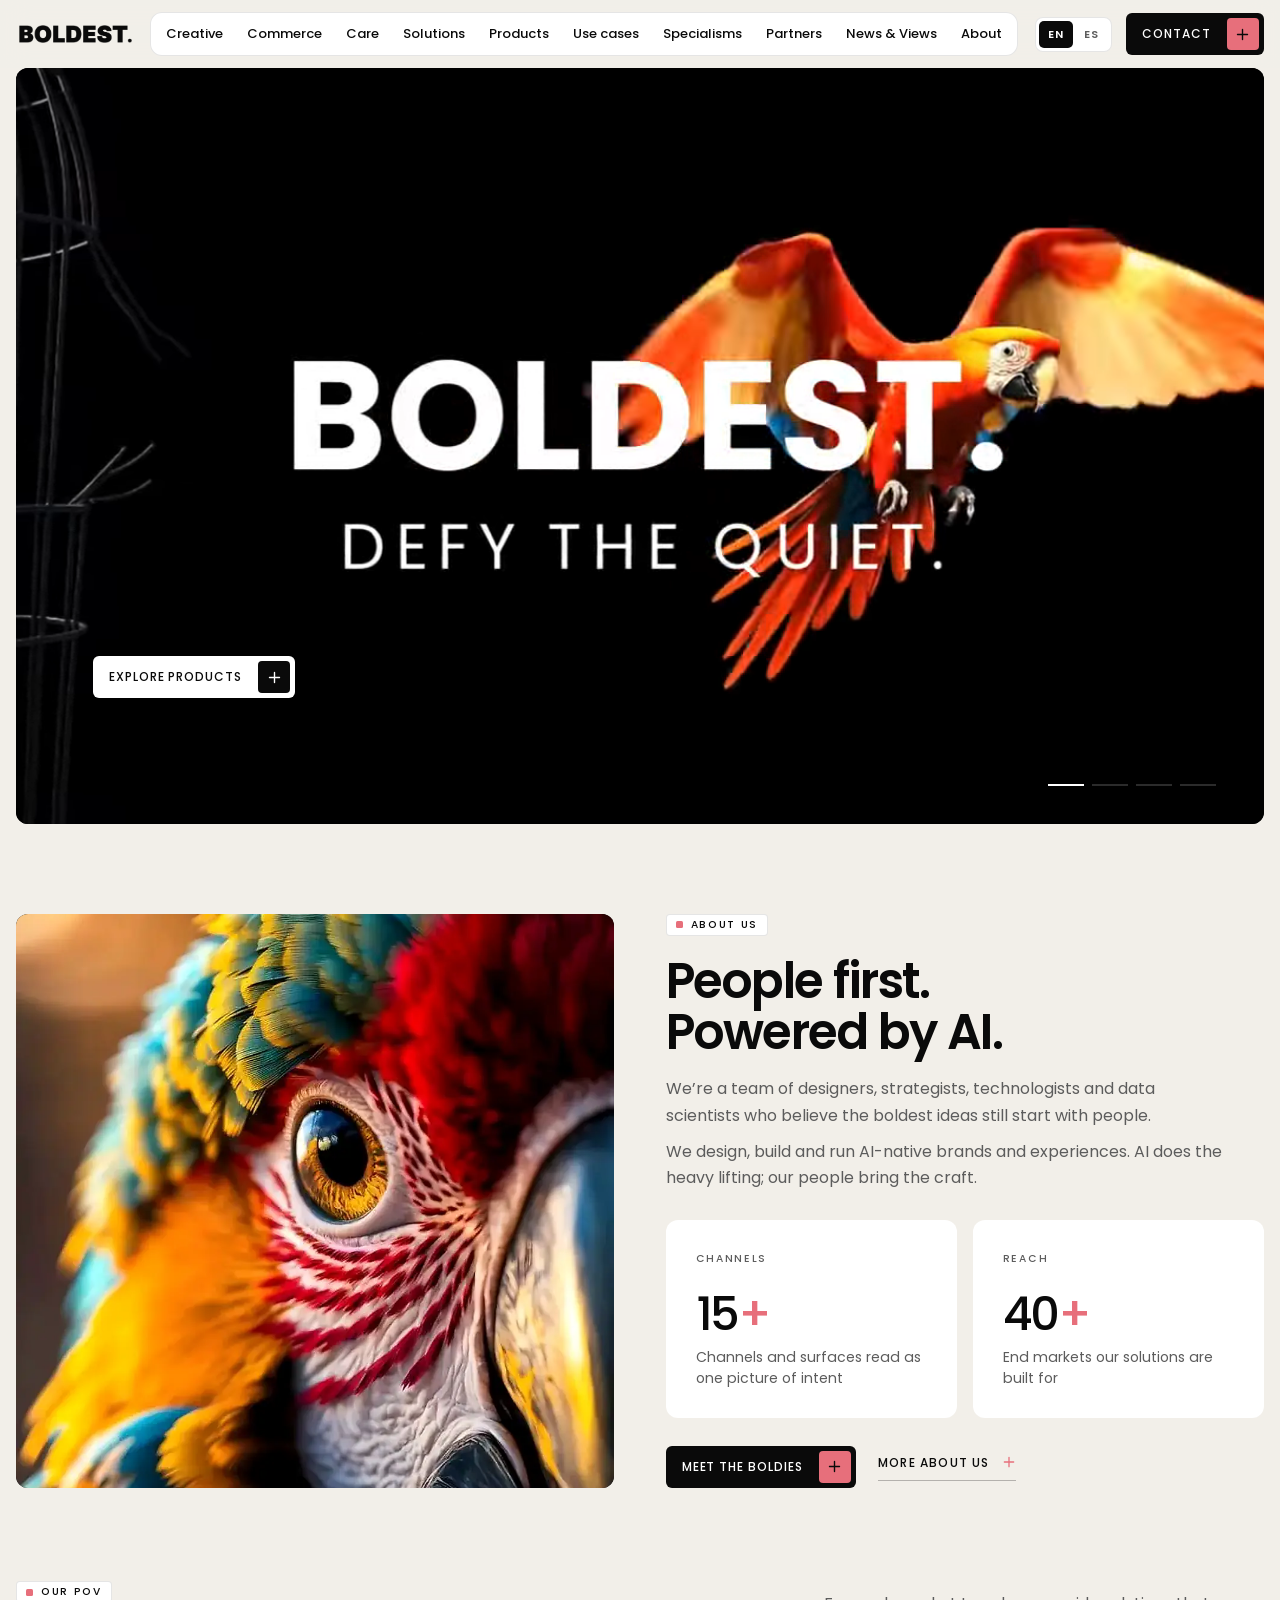
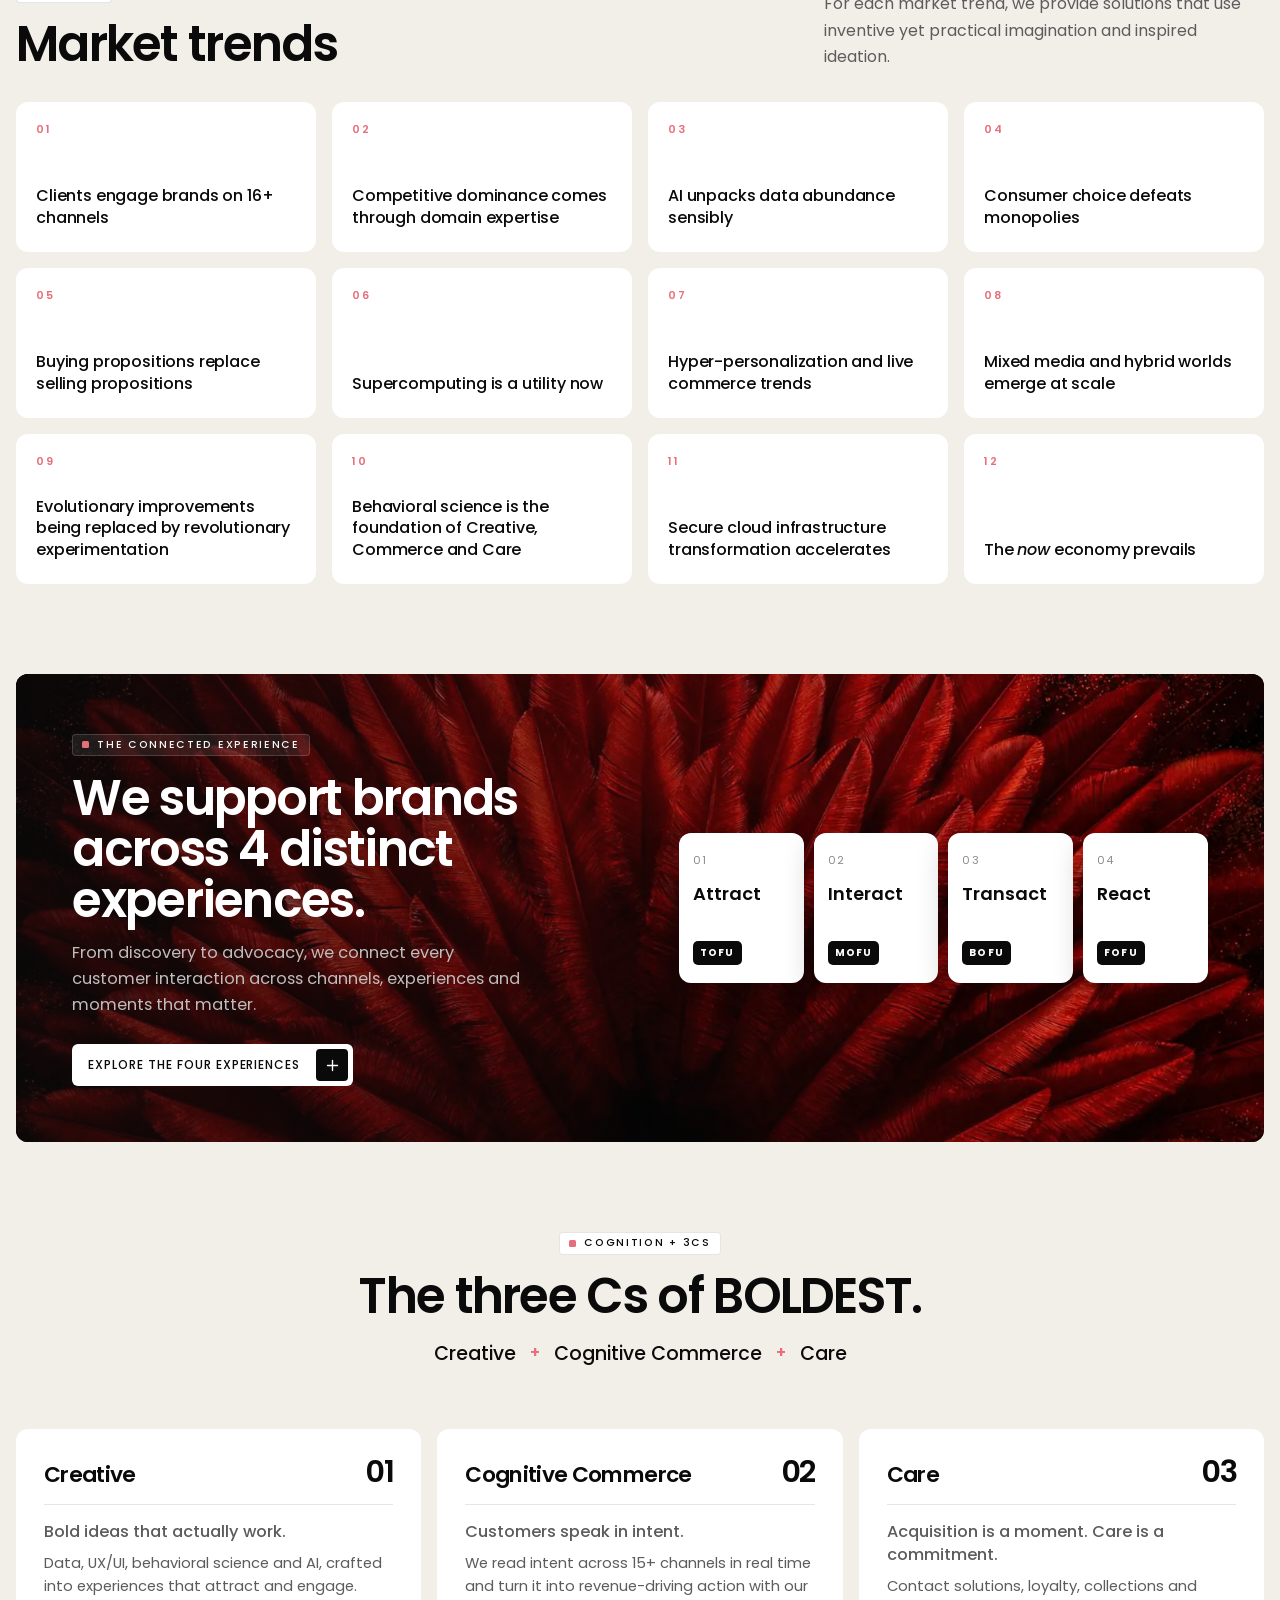
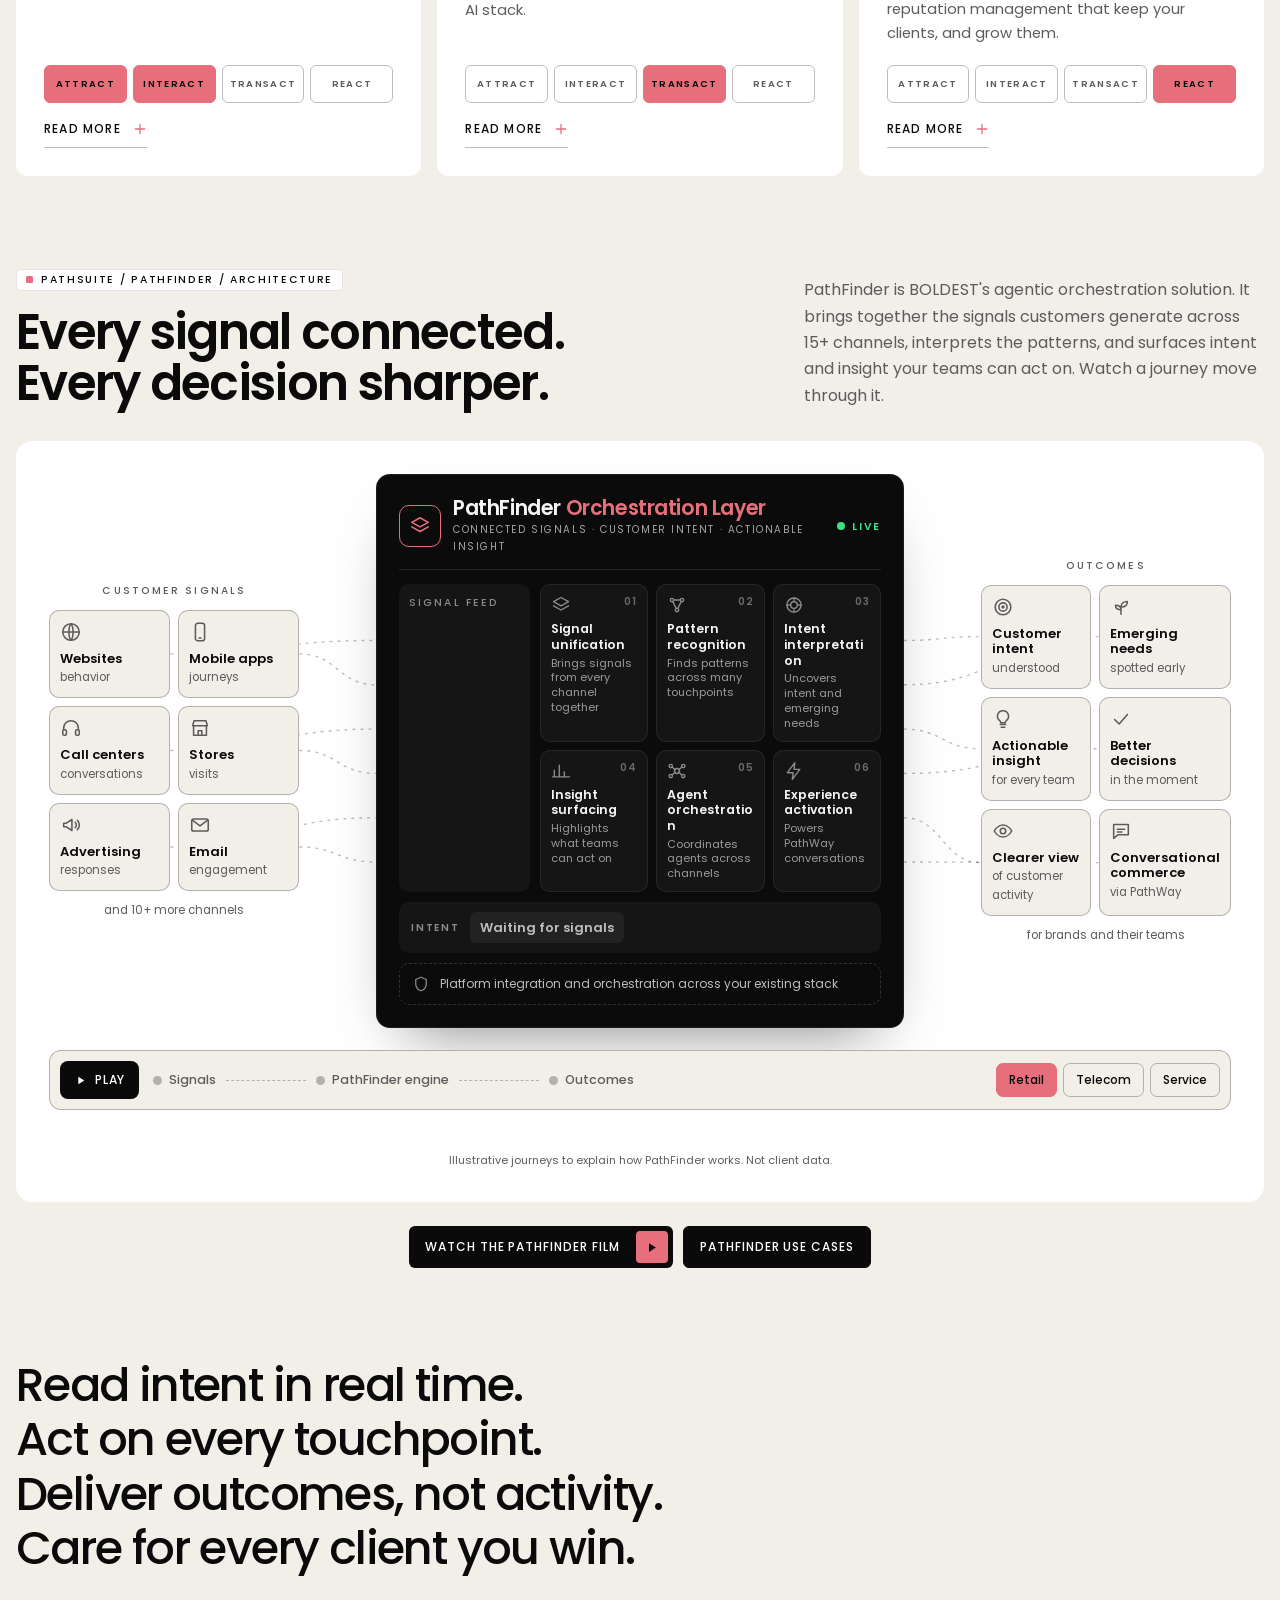
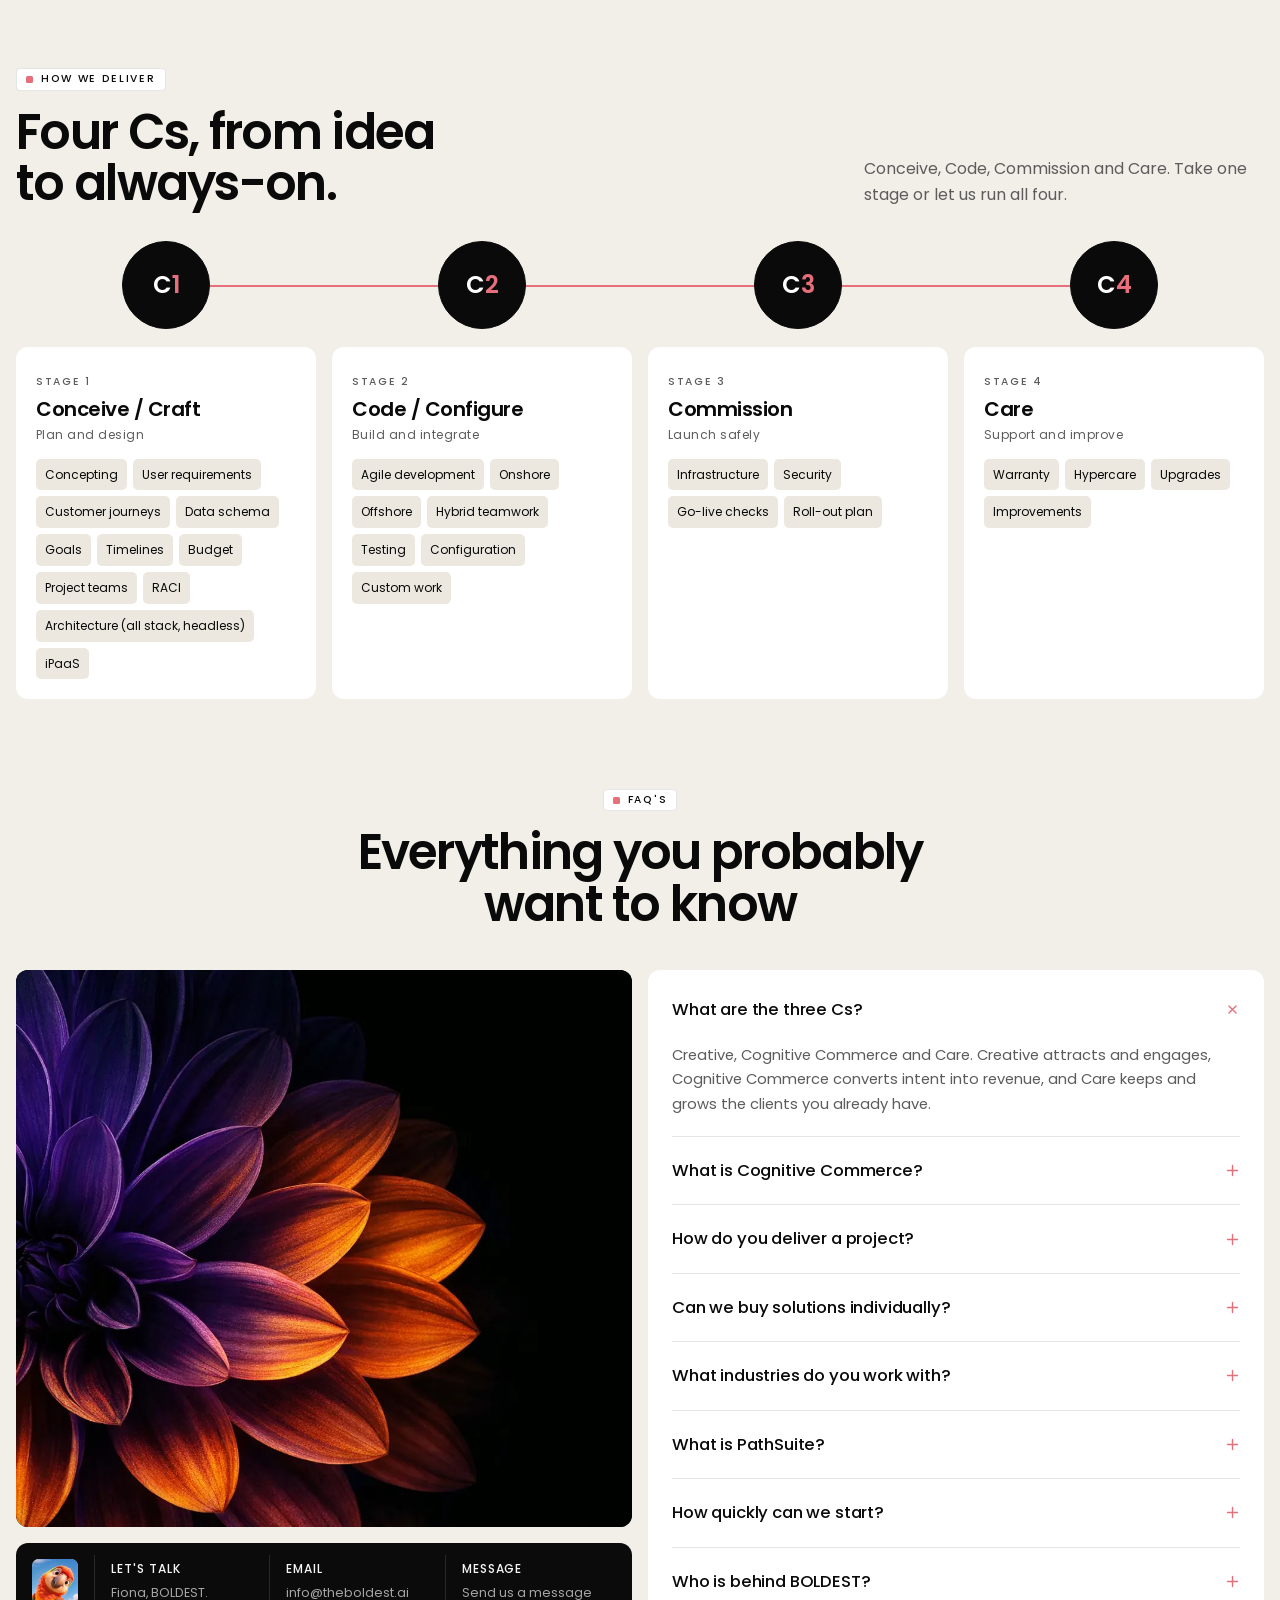
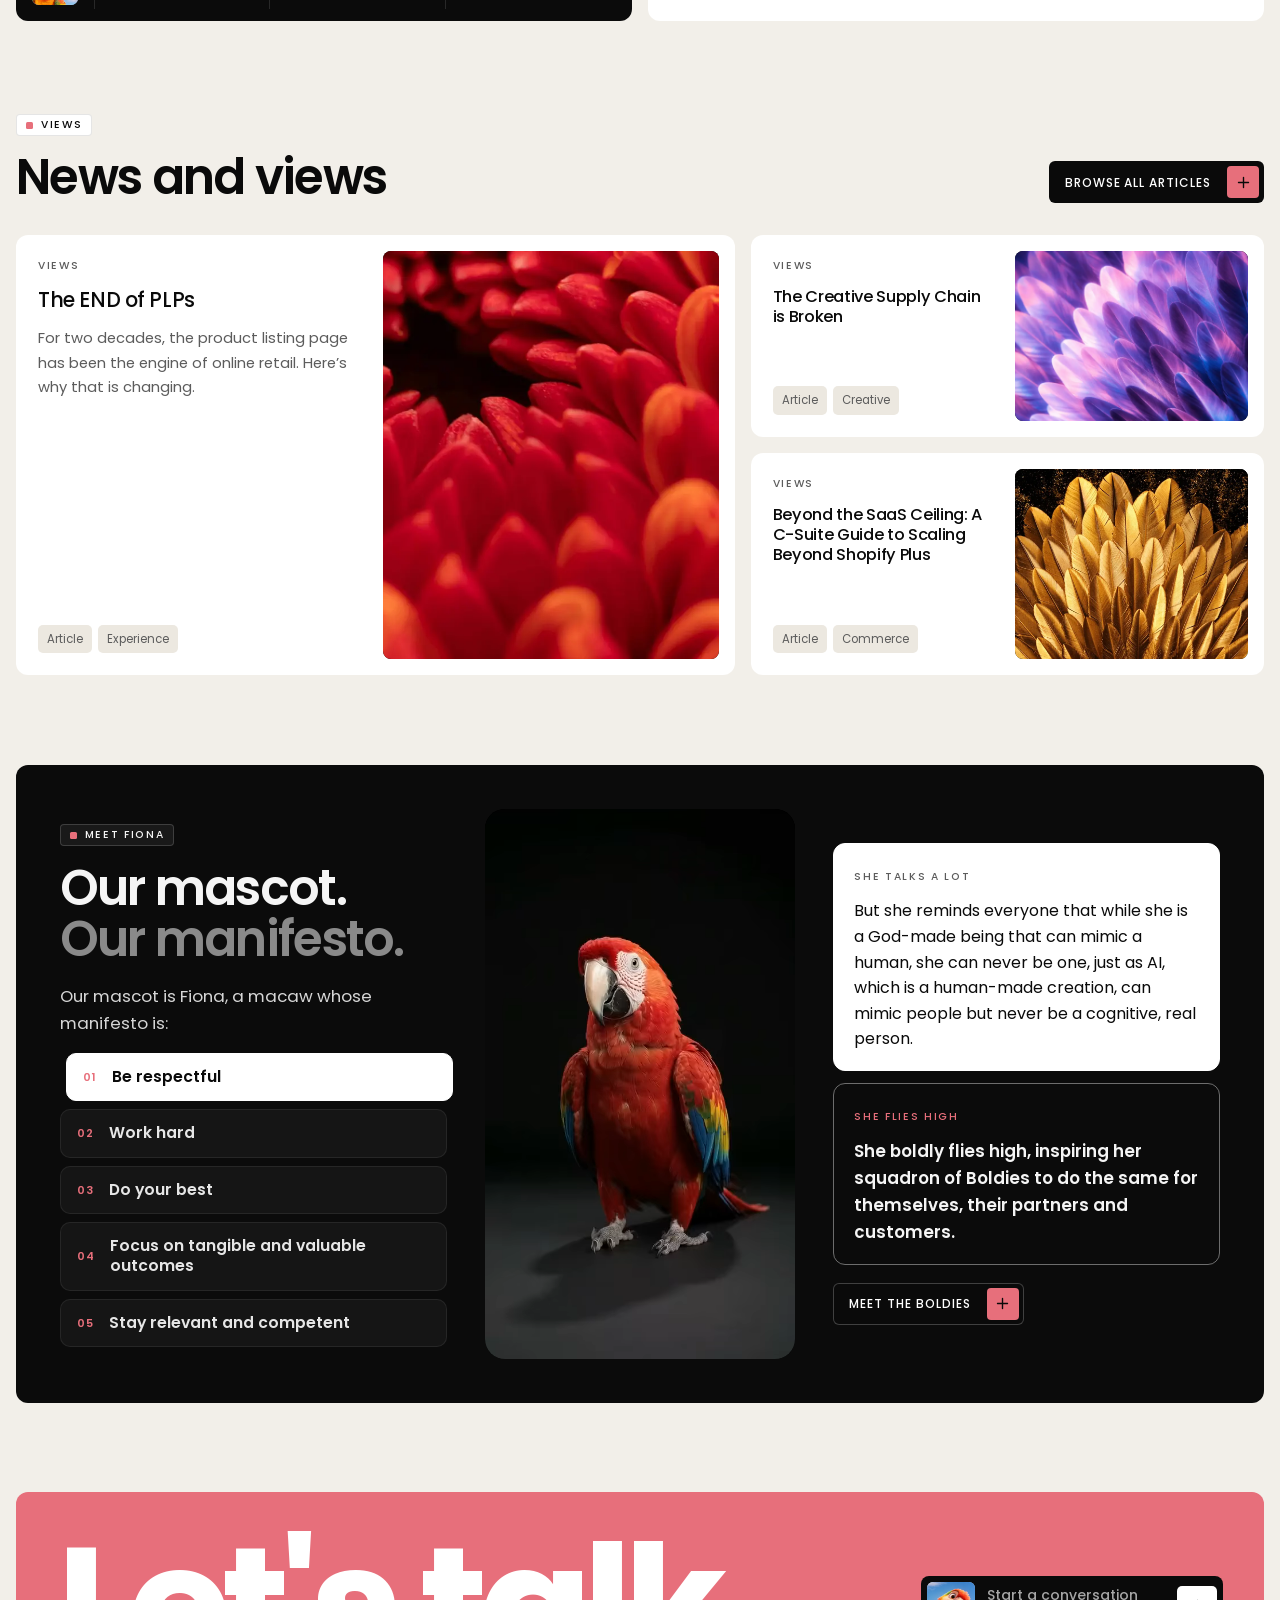
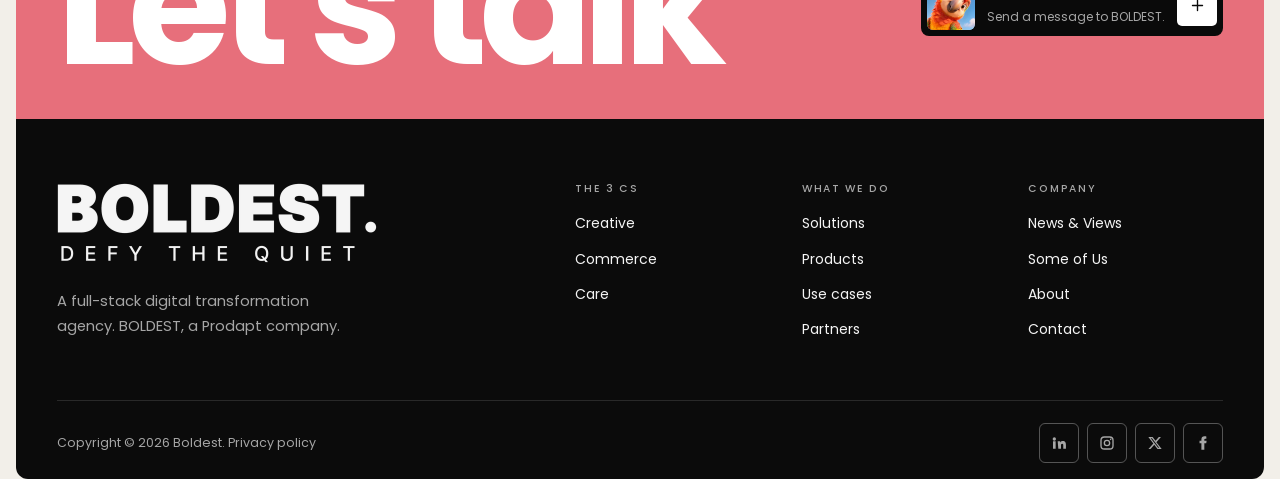
==== commit 88beb9ce: "Updated 1 file via CloudCannon." ====
--- a/index.html
+++ b/index.html
@@ -698,7 +698,7 @@
 <div aria-label="BOLDEST banner" aria-roledescription="carousel" class="banner" id="banner">
 <div aria-label="1 of 4: Fiona" aria-roledescription="slide" class="bslide on vslide" role="group">
 <video aria-hidden="true" autoplay="" class="bvid" data-mp4="birddata" data-webm="birdwebm" id="bird-vid" muted="" playsinline="" poster="assets/img/67accb7a99ee.webp" preload="auto" style="object-position:50% 50%"></video>
-<h1 class="sr" data-editable="source" data-key="h1_boldest_defy_the_quiet" data-path="/index.html" tabindex="-1">BOLDEST. Defy the quiet.</h1>
+<h1 class="sr" data-editable="source" data-key="h1_boldest_defy_the_quiet" data-path="/index.html" tabindex="-1">BOLDEST. Desafía el silencio.</h1>
 <div class="bcopy"><div class="bctas"><a class="btnx" href="#products">Explore products<span class="ic"><svg aria-hidden="true"><use href="#i-plus"></use></svg></span></a></div></div>
 </div>
 <div aria-label="2 of 4: Creative thinking" aria-roledescription="slide" class="bslide" role="group">
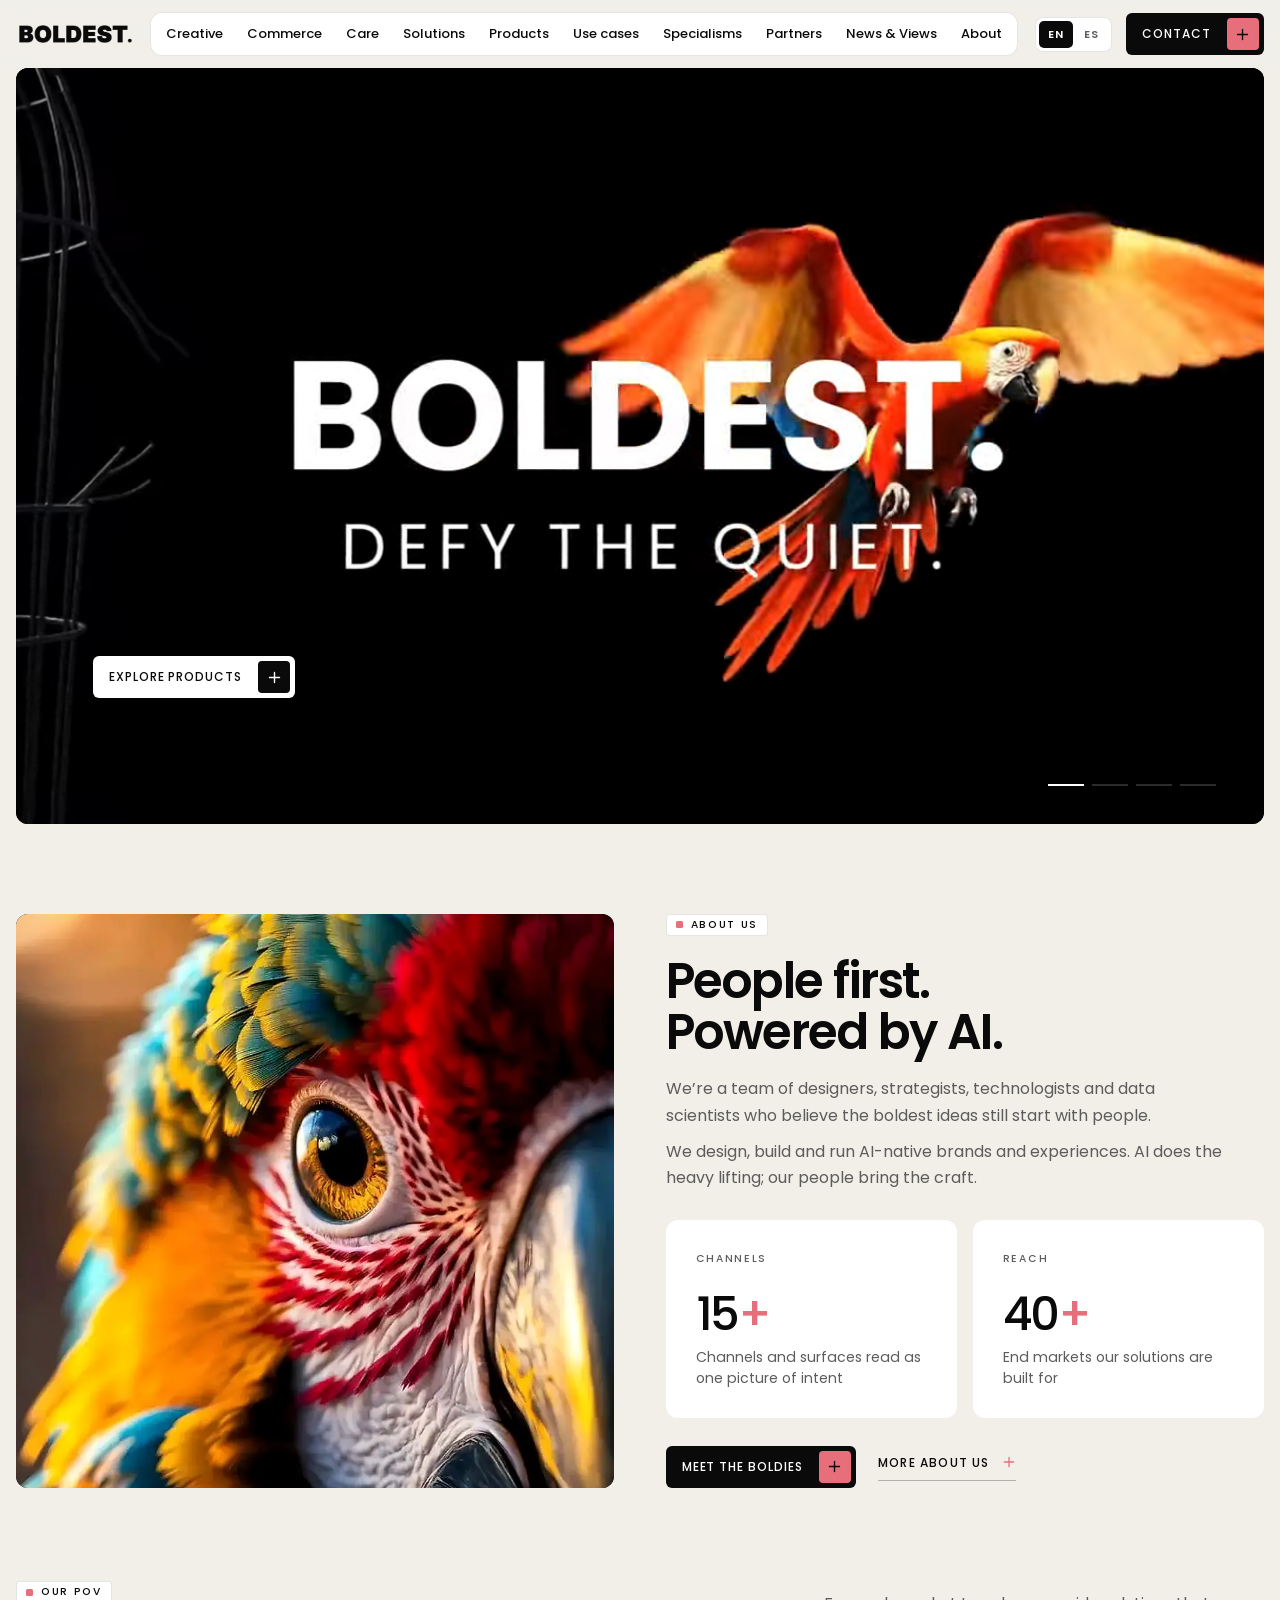
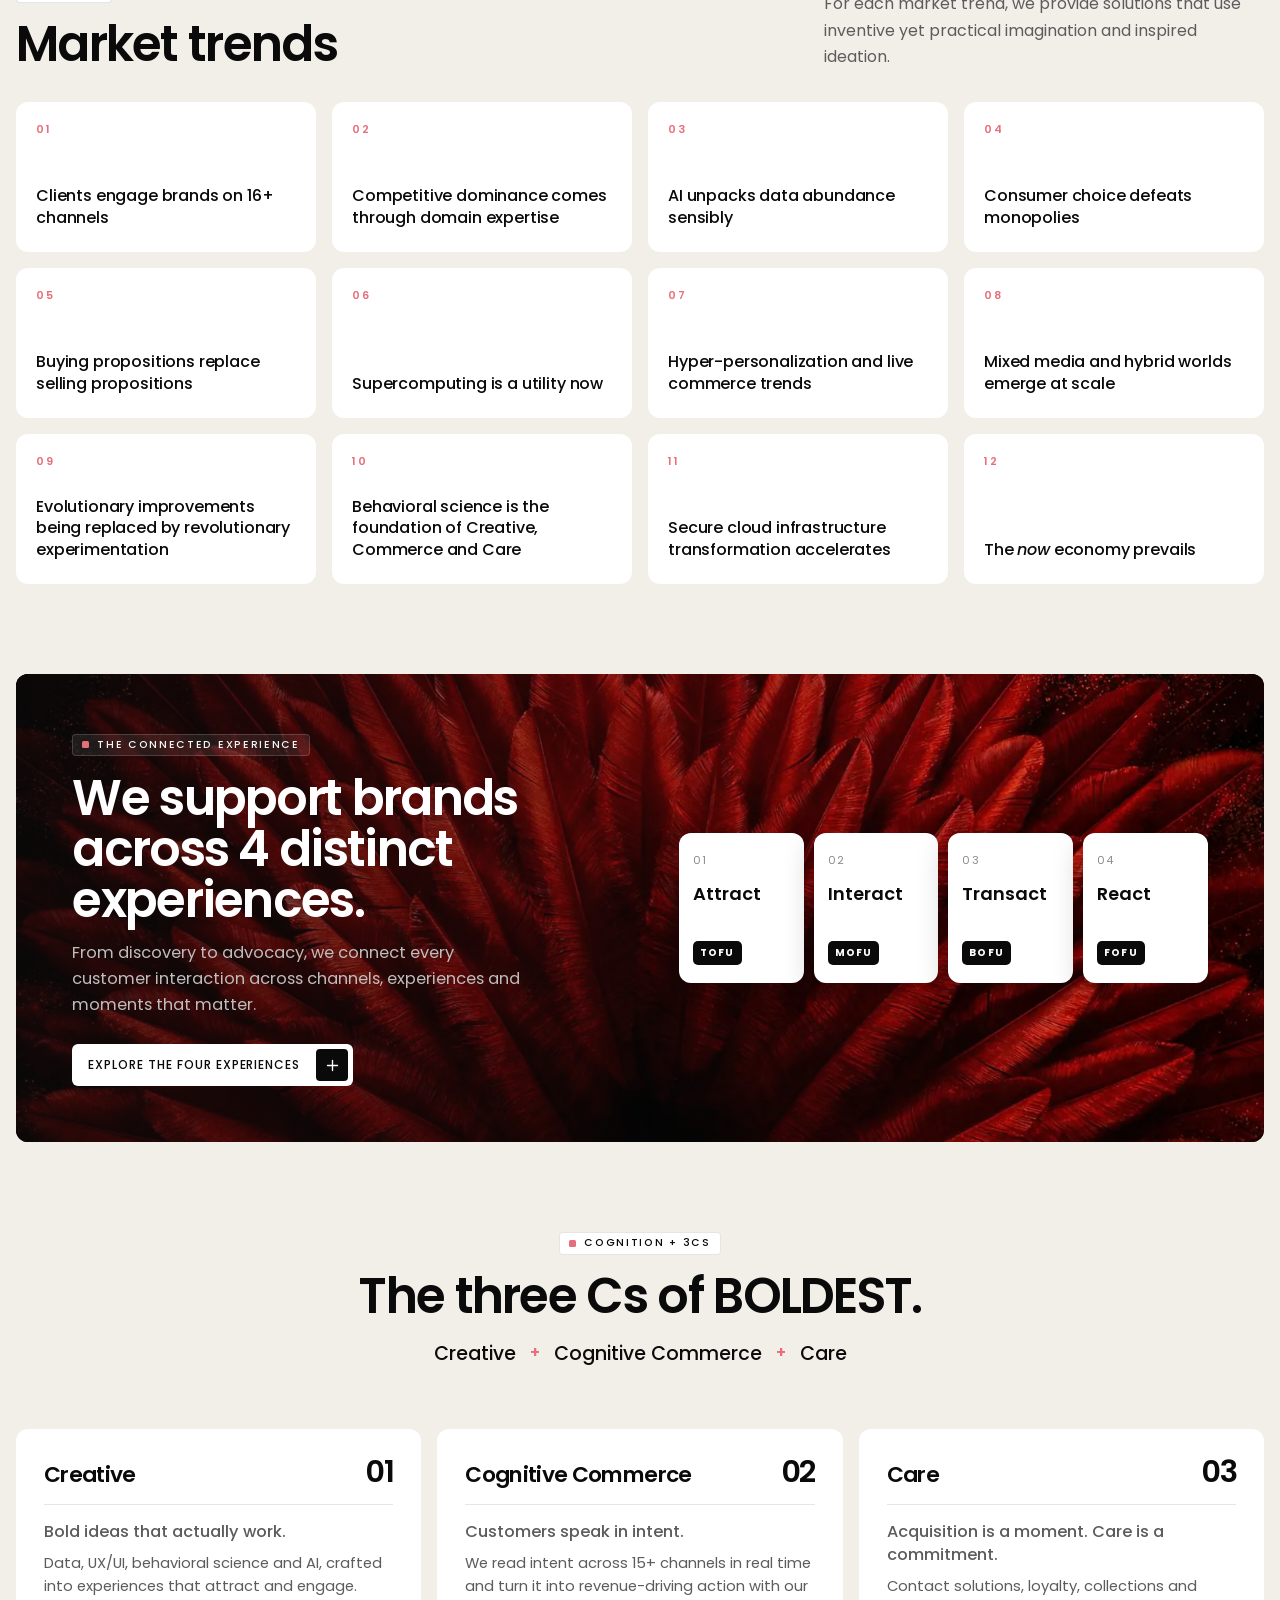
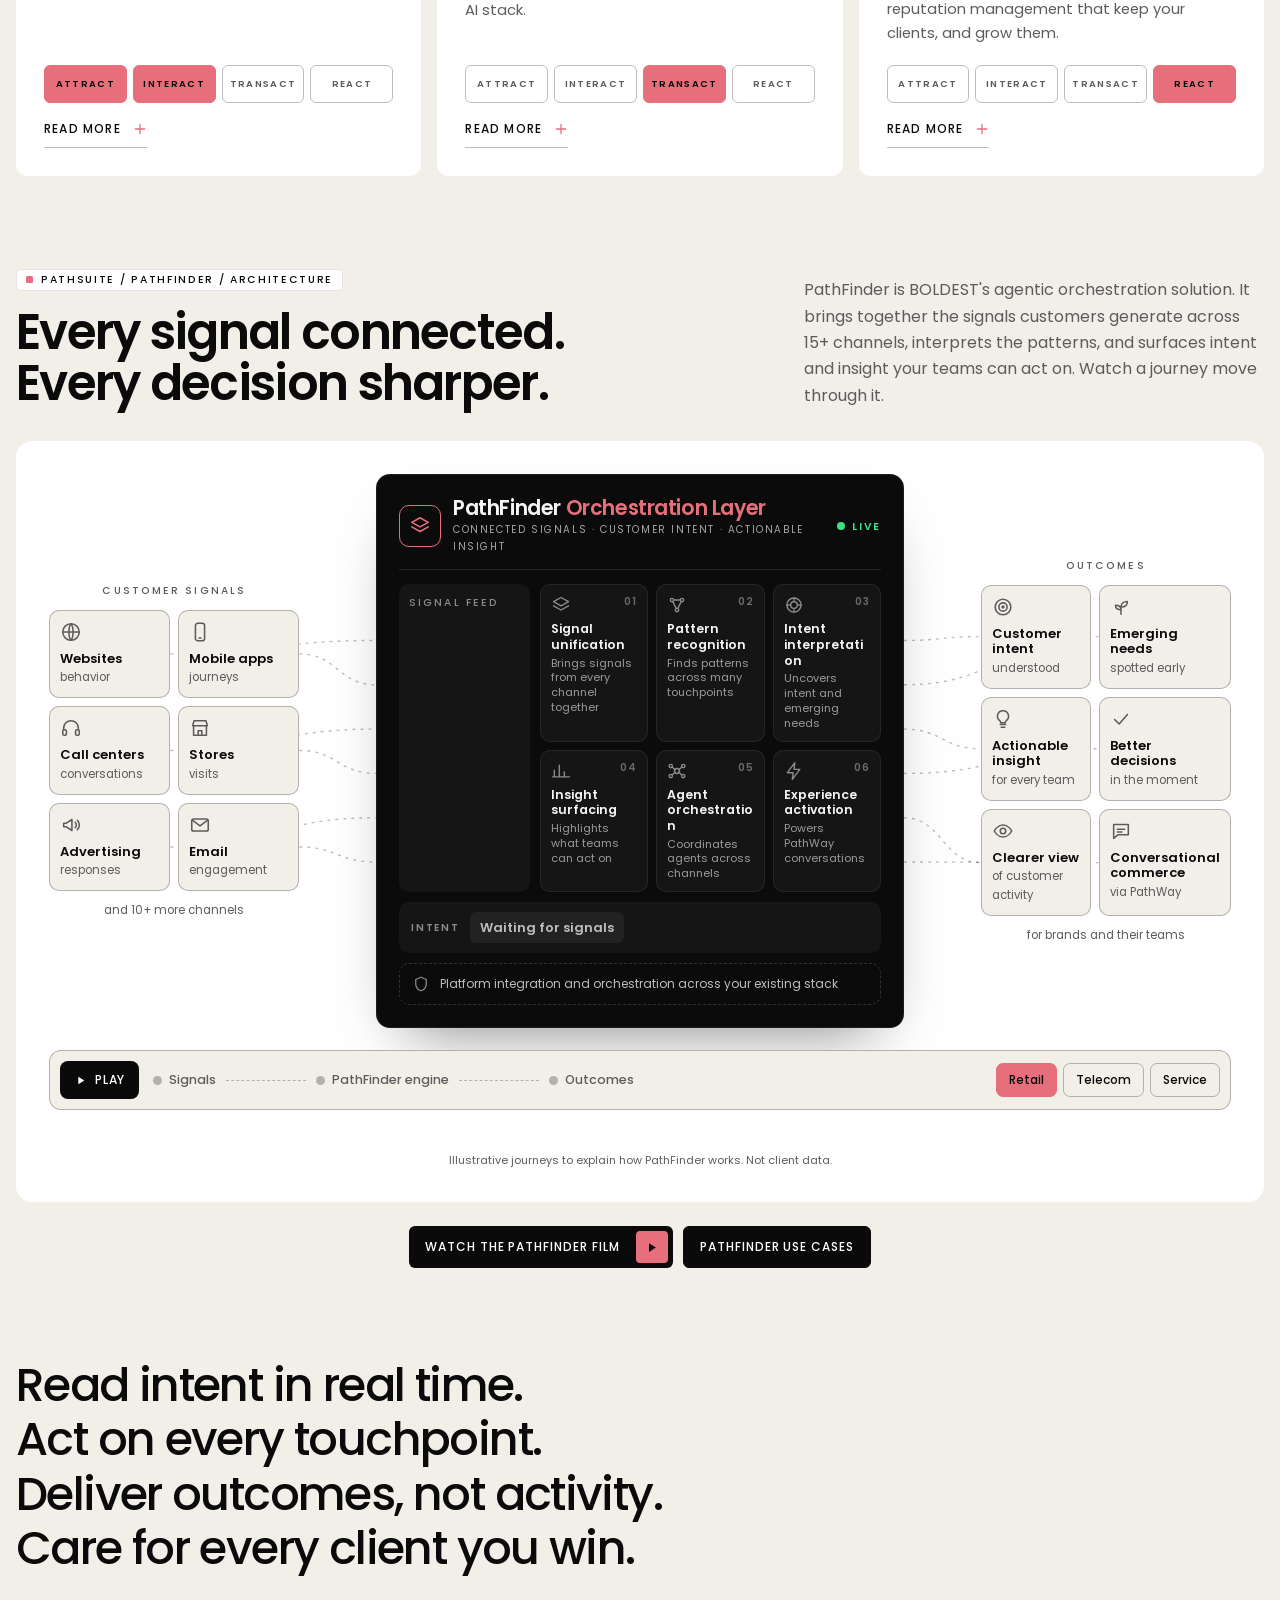
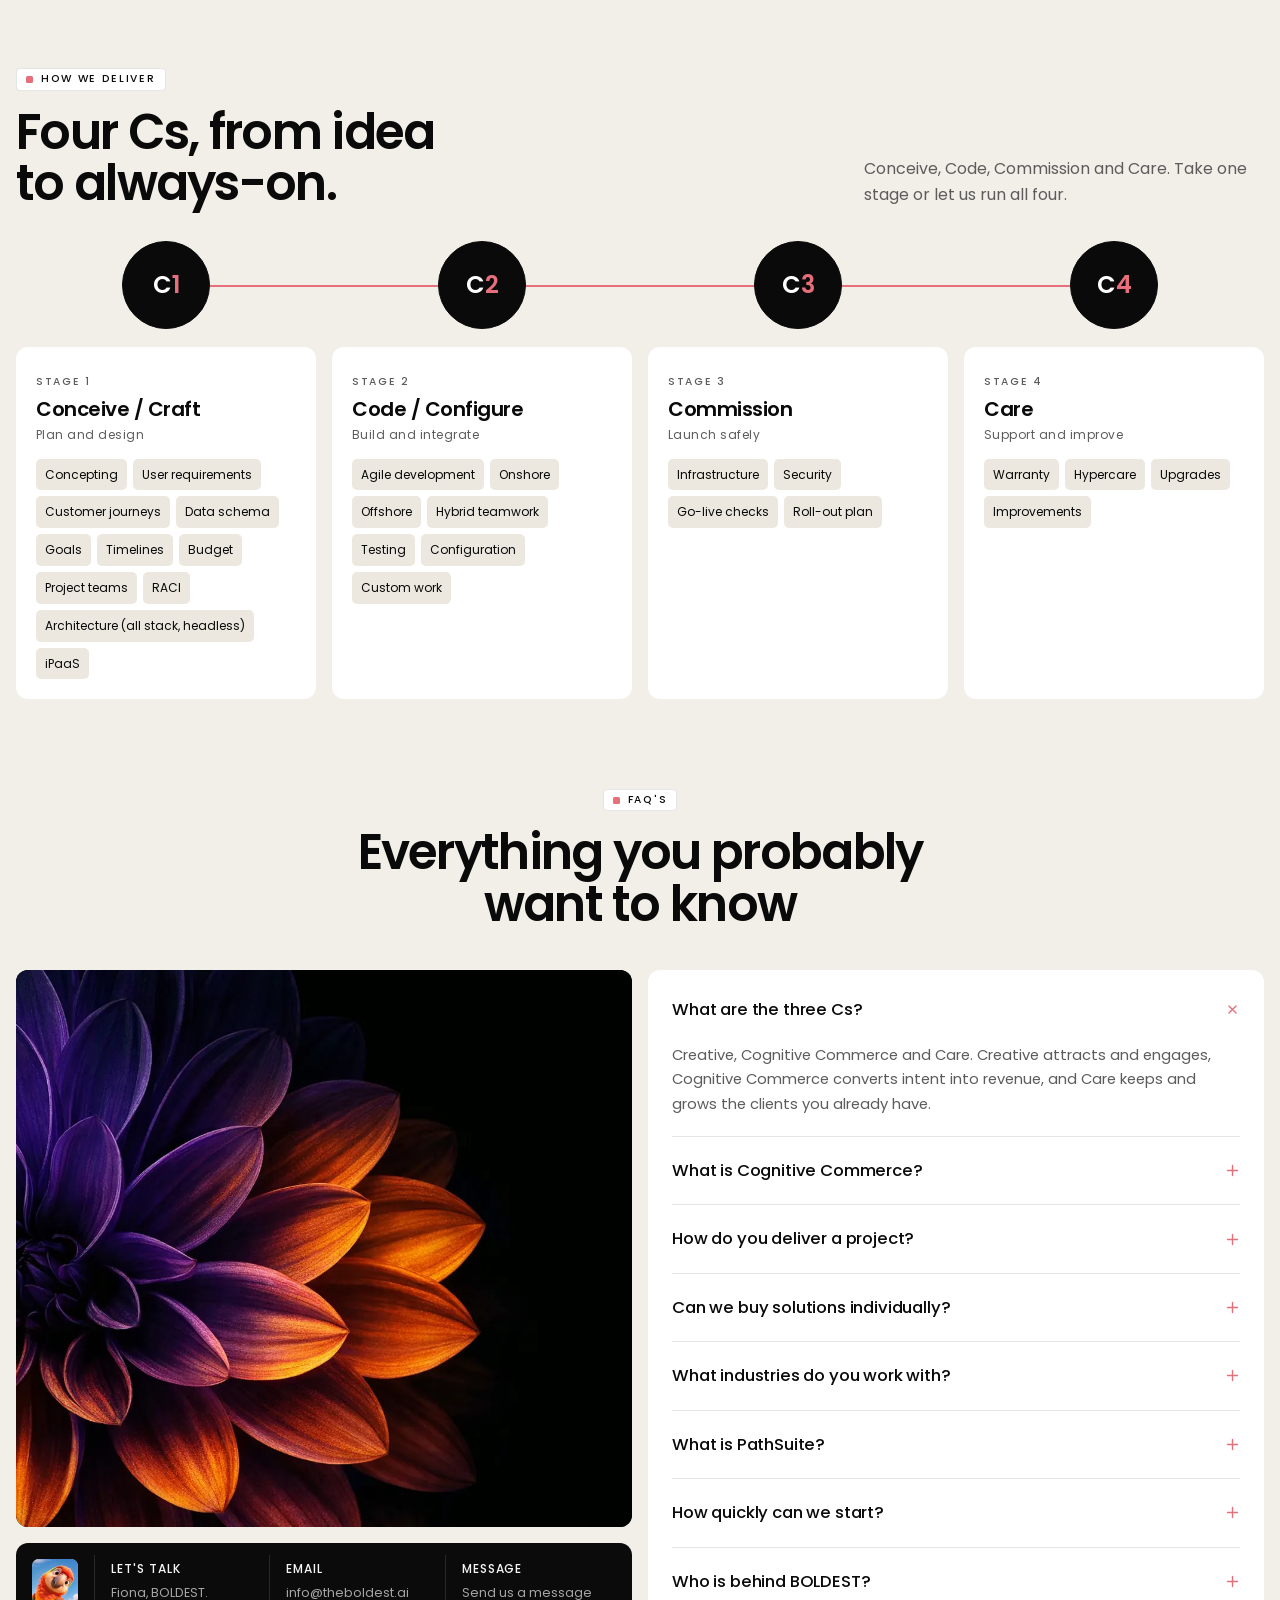
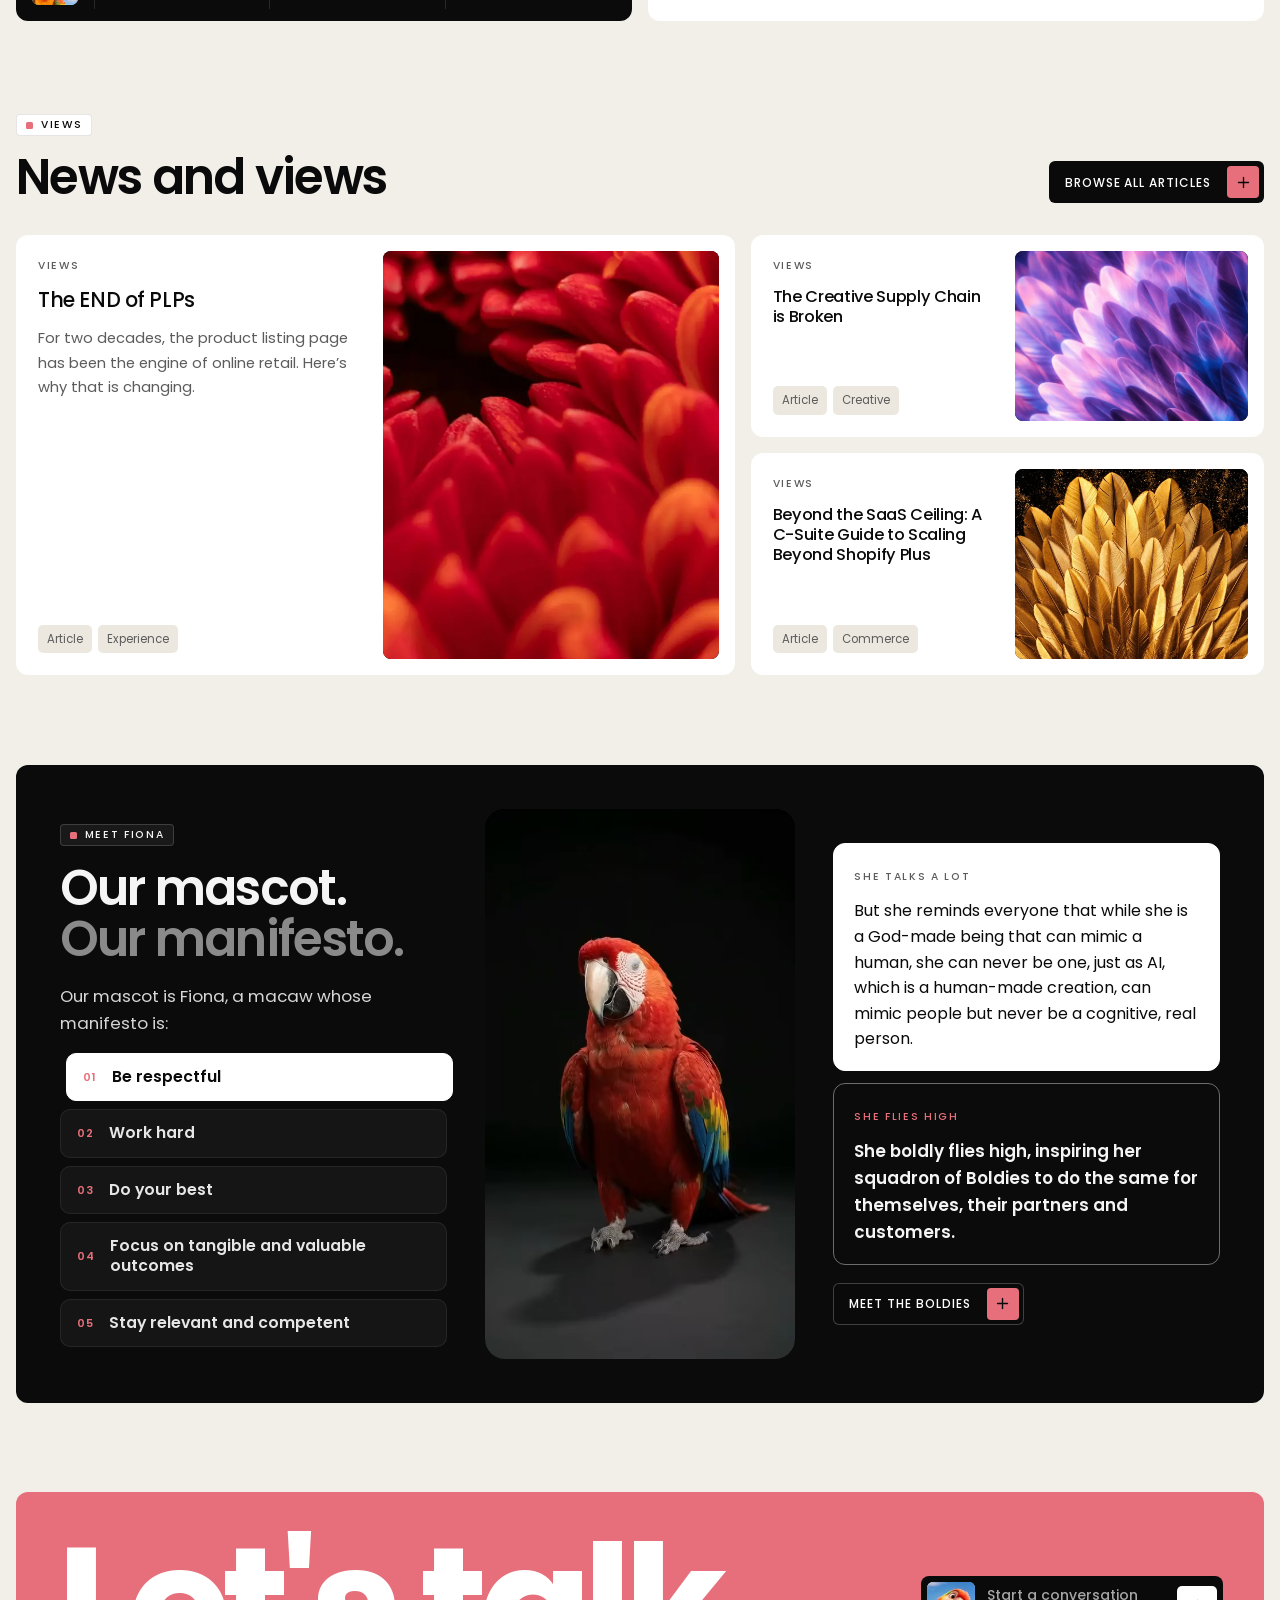
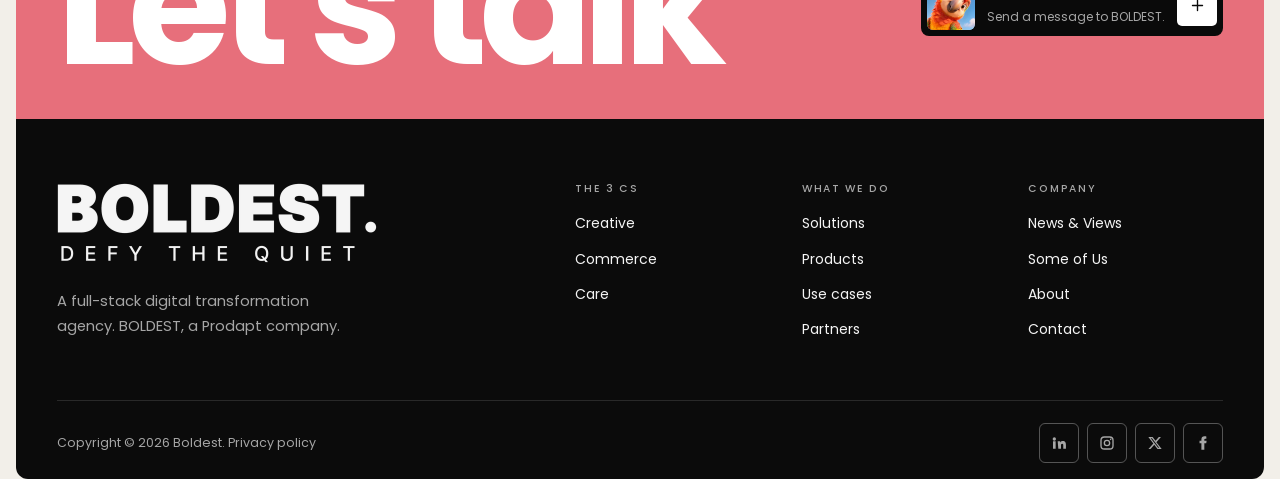
==== commit eeab7b7c: "Updated 1 file via CloudCannon." ====
--- a/index.html
+++ b/index.html
@@ -730,7 +730,7 @@
 <div class="photo rv"><img alt="Close-up of a macaw's eye and feathers" data-img="home_about" src="assets/img/470f22af41a0.gif" style="object-position:50% 40%"/></div>
 <div class="about2-copy rv" style="--d:.08s">
 <span class="tag">About us</span>
-<h2 class="h2" data-editable="source" data-key="h2_people_first_powered_by" data-path="/index.html">People first.<br/>Powered by AI.</h2>
+<h2 class="h2" data-editable="source" data-key="h2_people_first_powered_by" data-path="/index.html">People first.<br />Powered by AI.</h2>
 <p class="lede" style="margin:18px 0 10px" data-editable="source" data-path="/index.html" data-key="p_we_re_a_team">We’re a team of designers, strategists, technologists and data scientists who believe the boldest ideas still start with people.</p>
 <p class="muted" style="margin:0" data-editable="source" data-path="/index.html" data-key="p_we_design_build_and">We design, build and run AI-native brands and experiences. AI does the heavy lifting; our people bring the craft.</p>
 <div class="about2-stats">
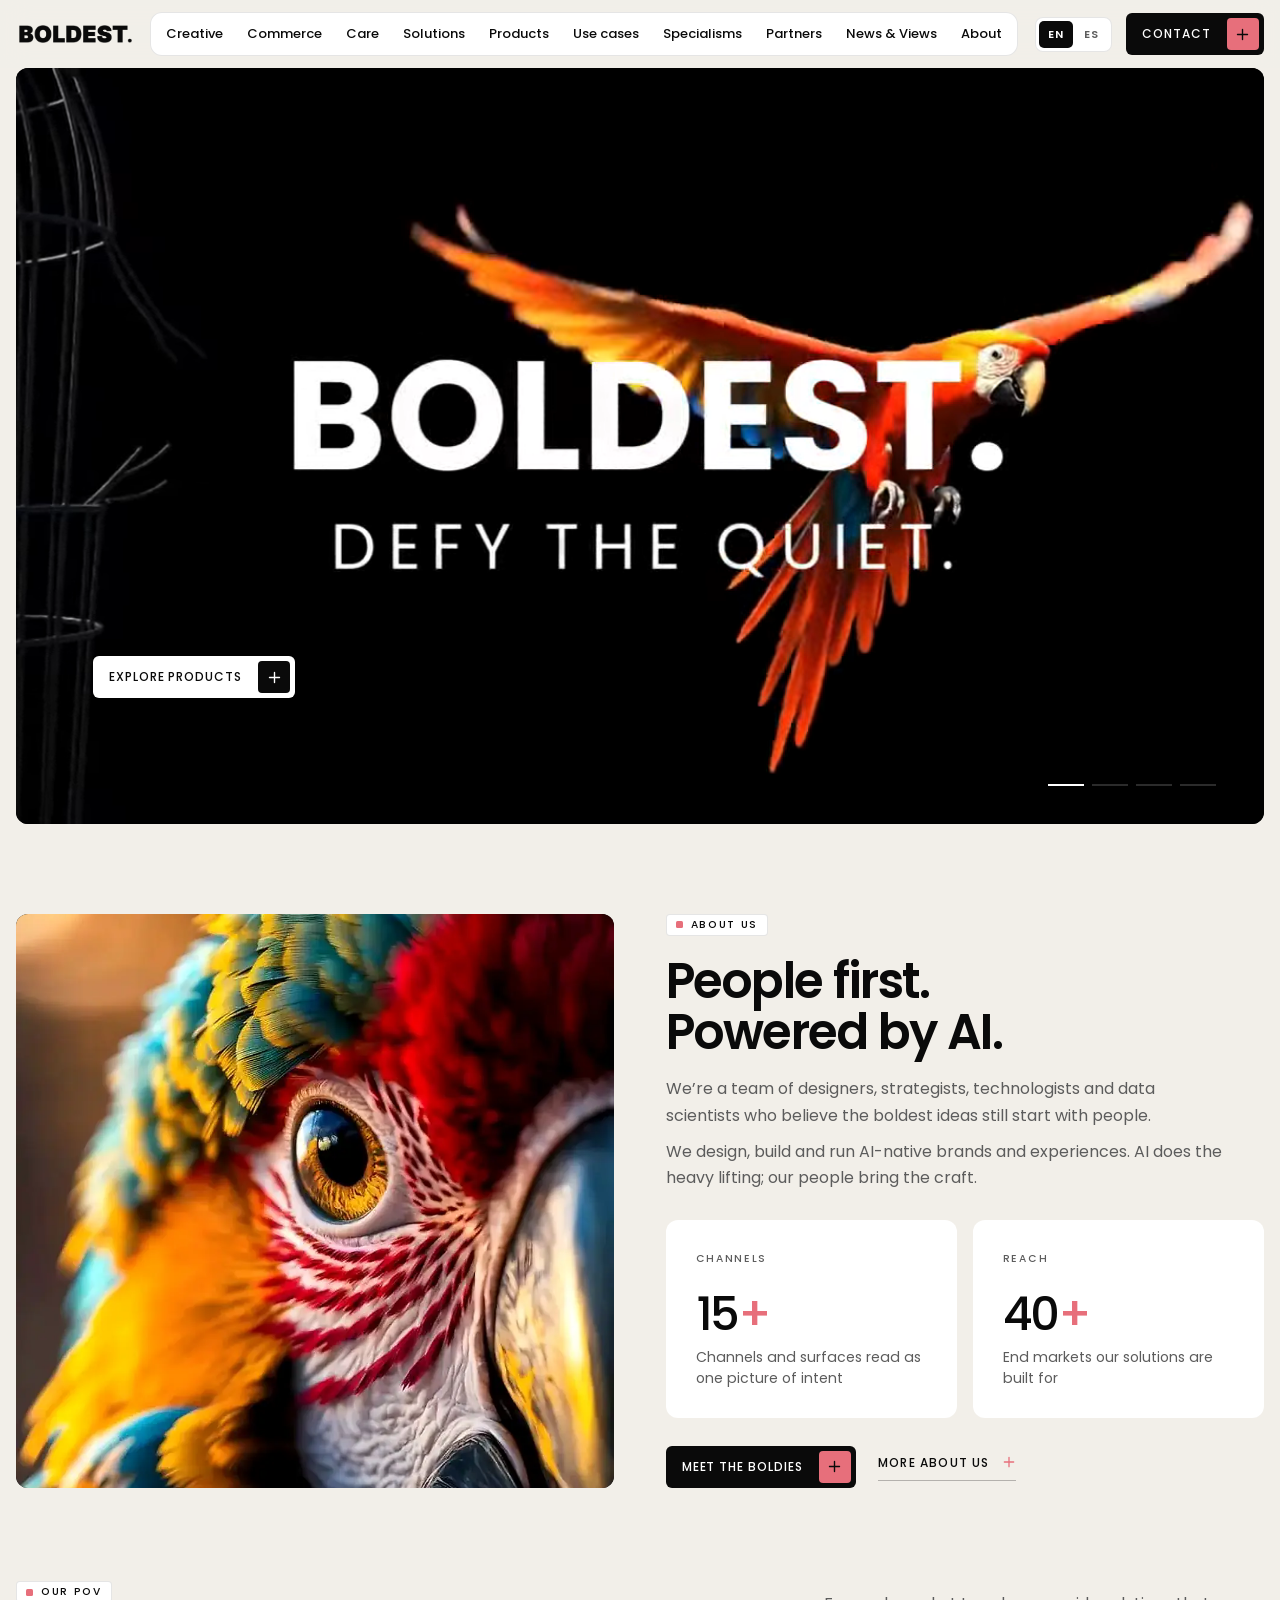
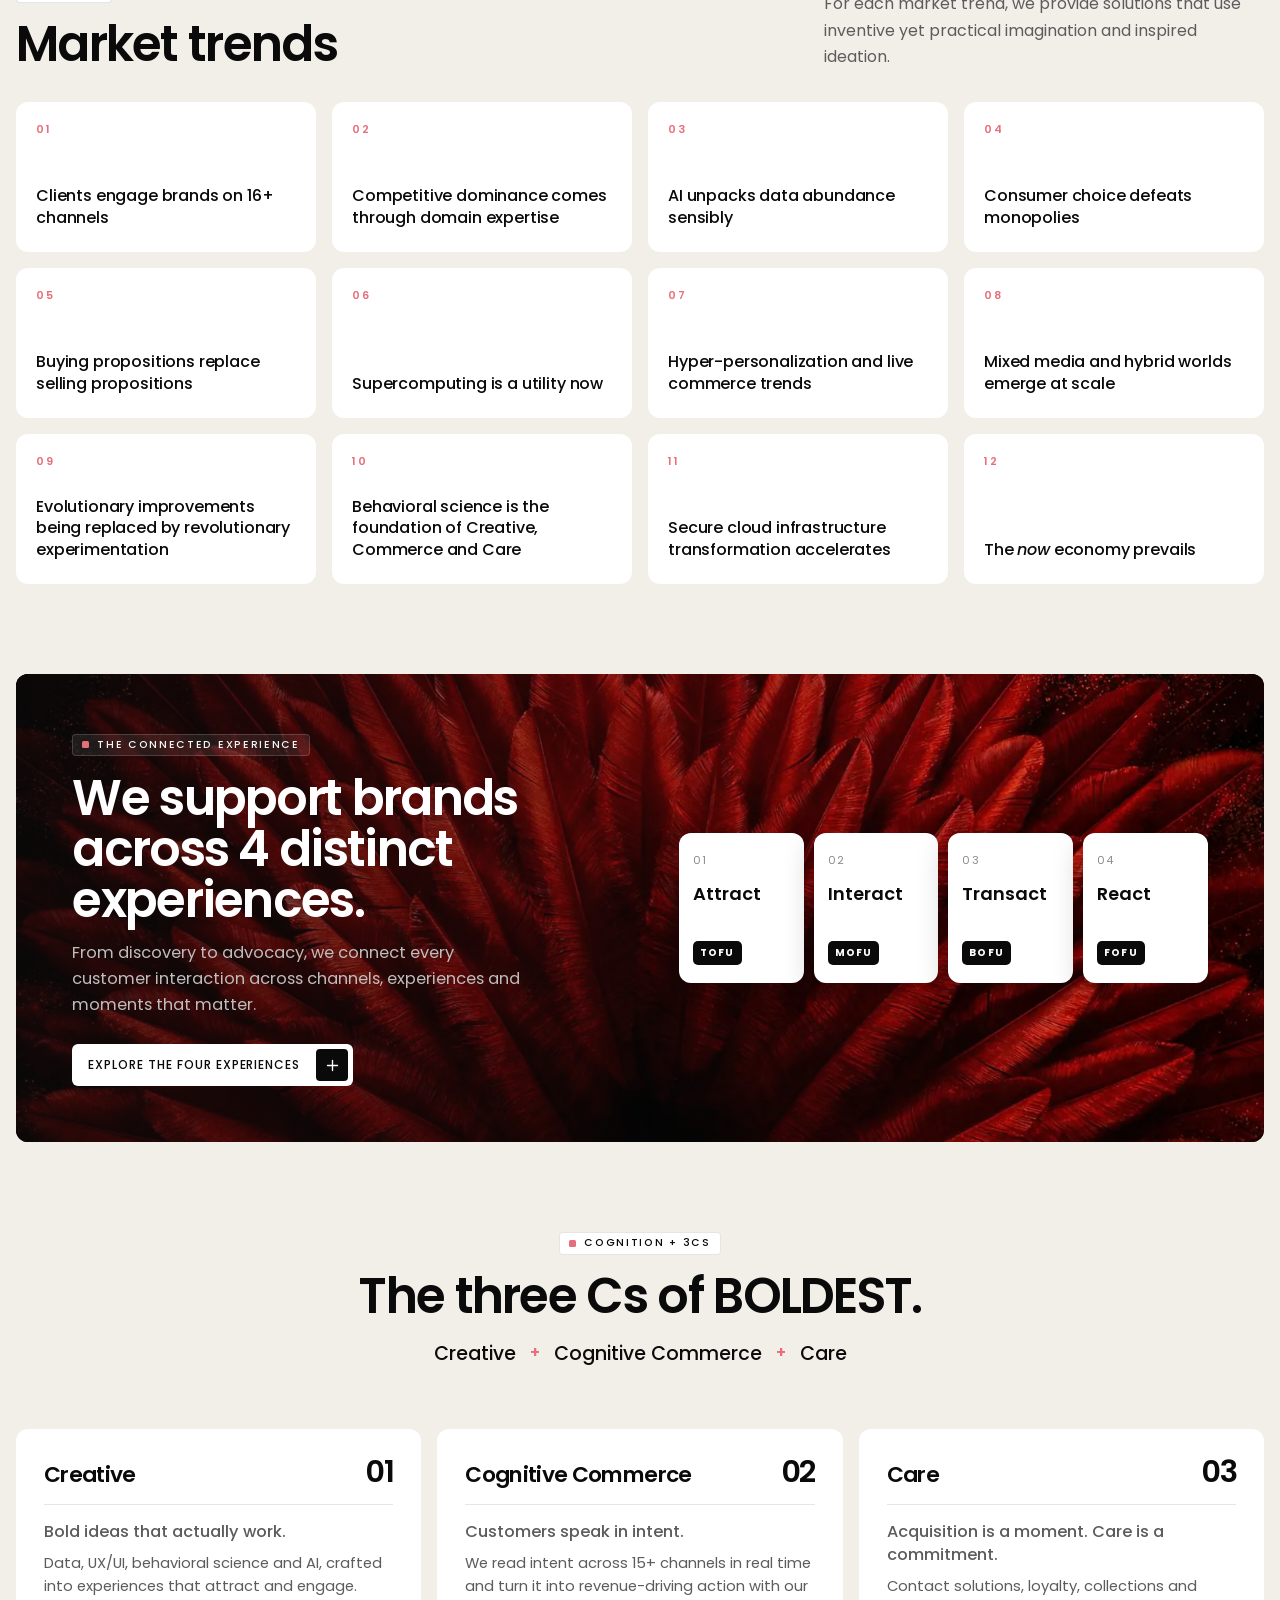
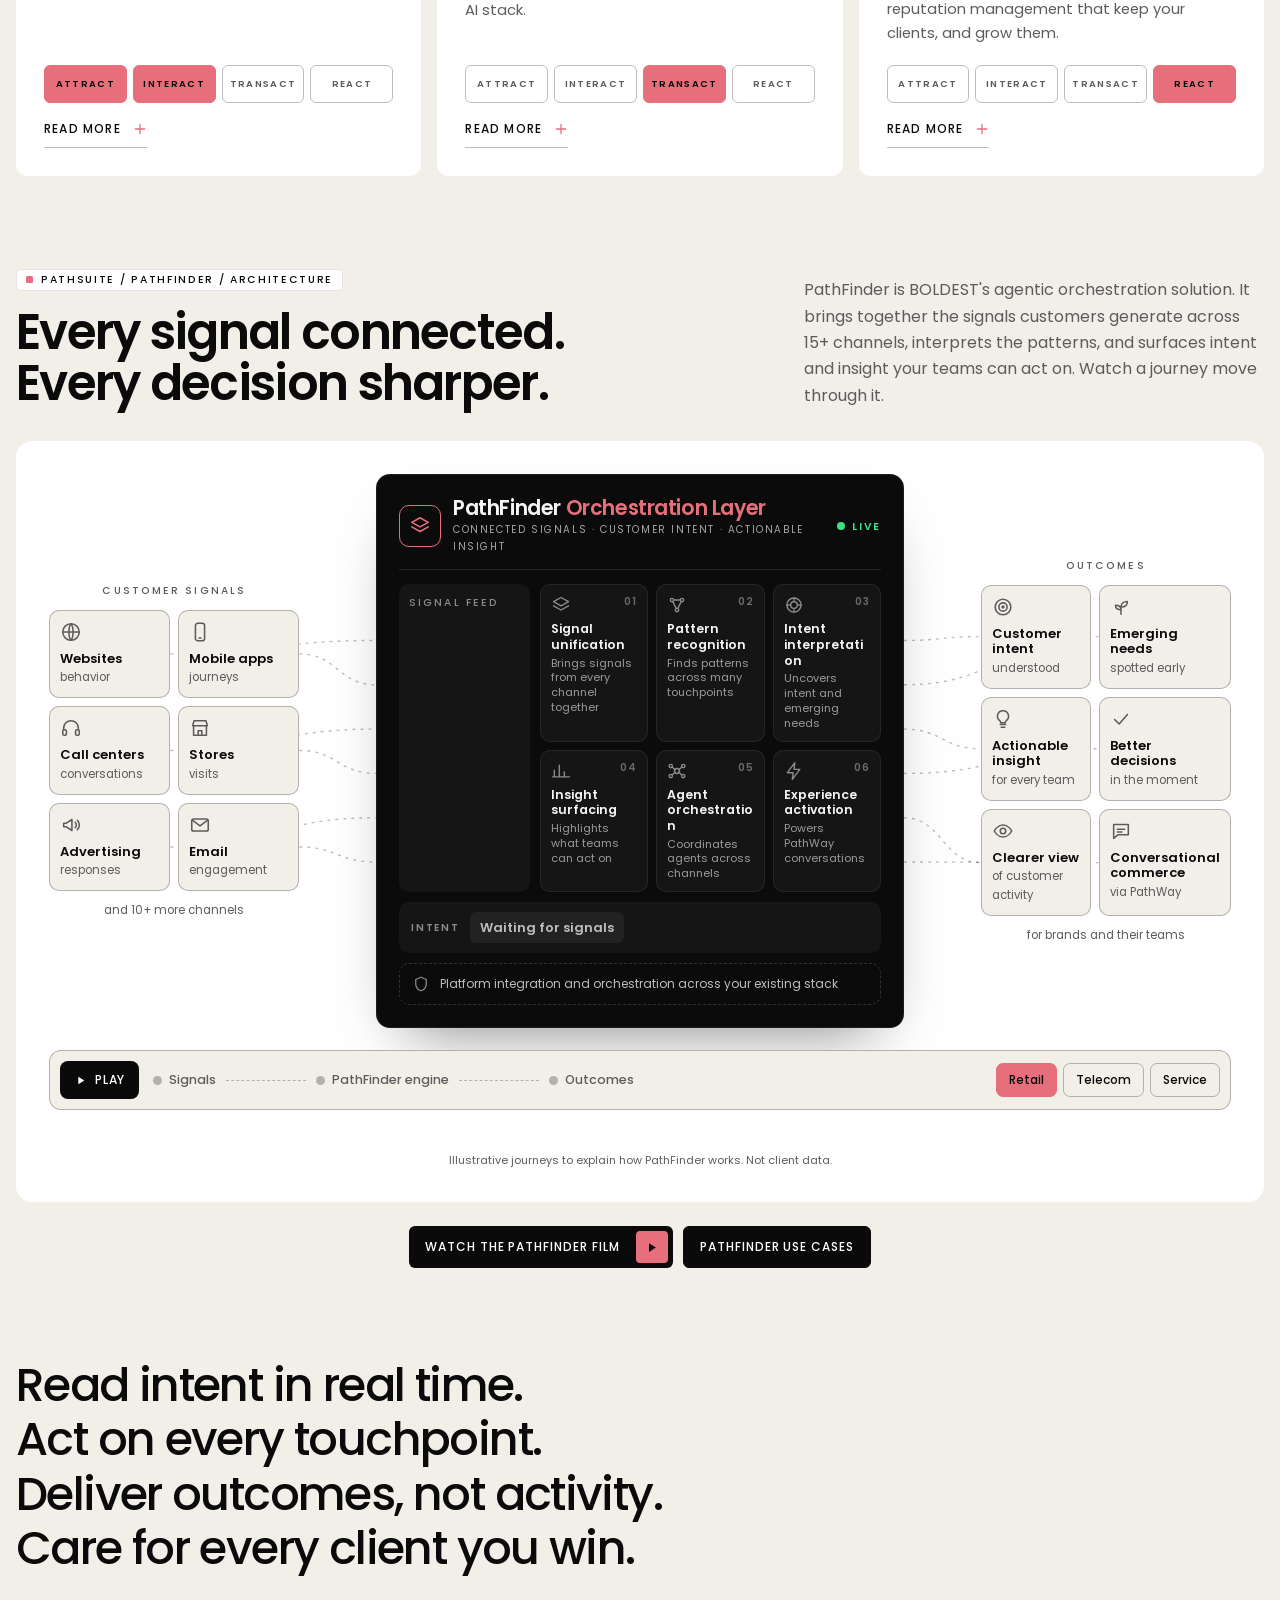
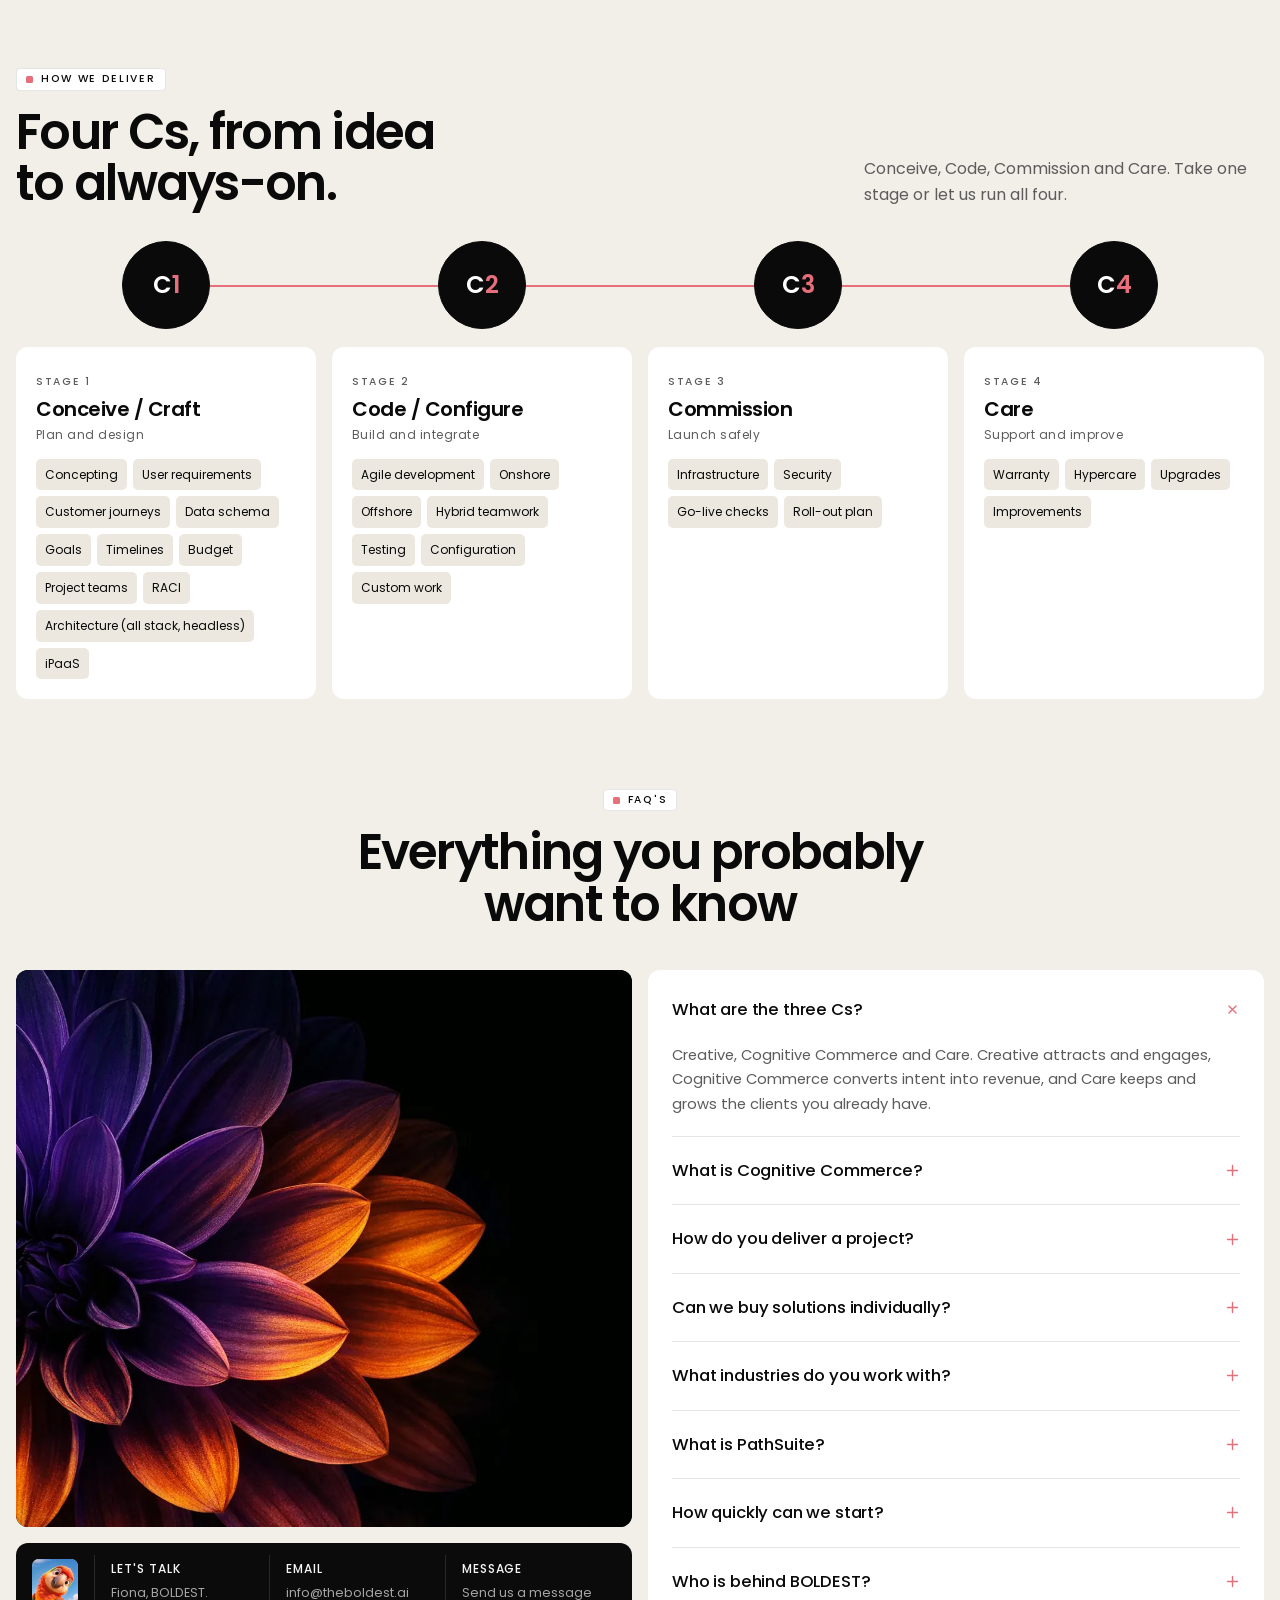
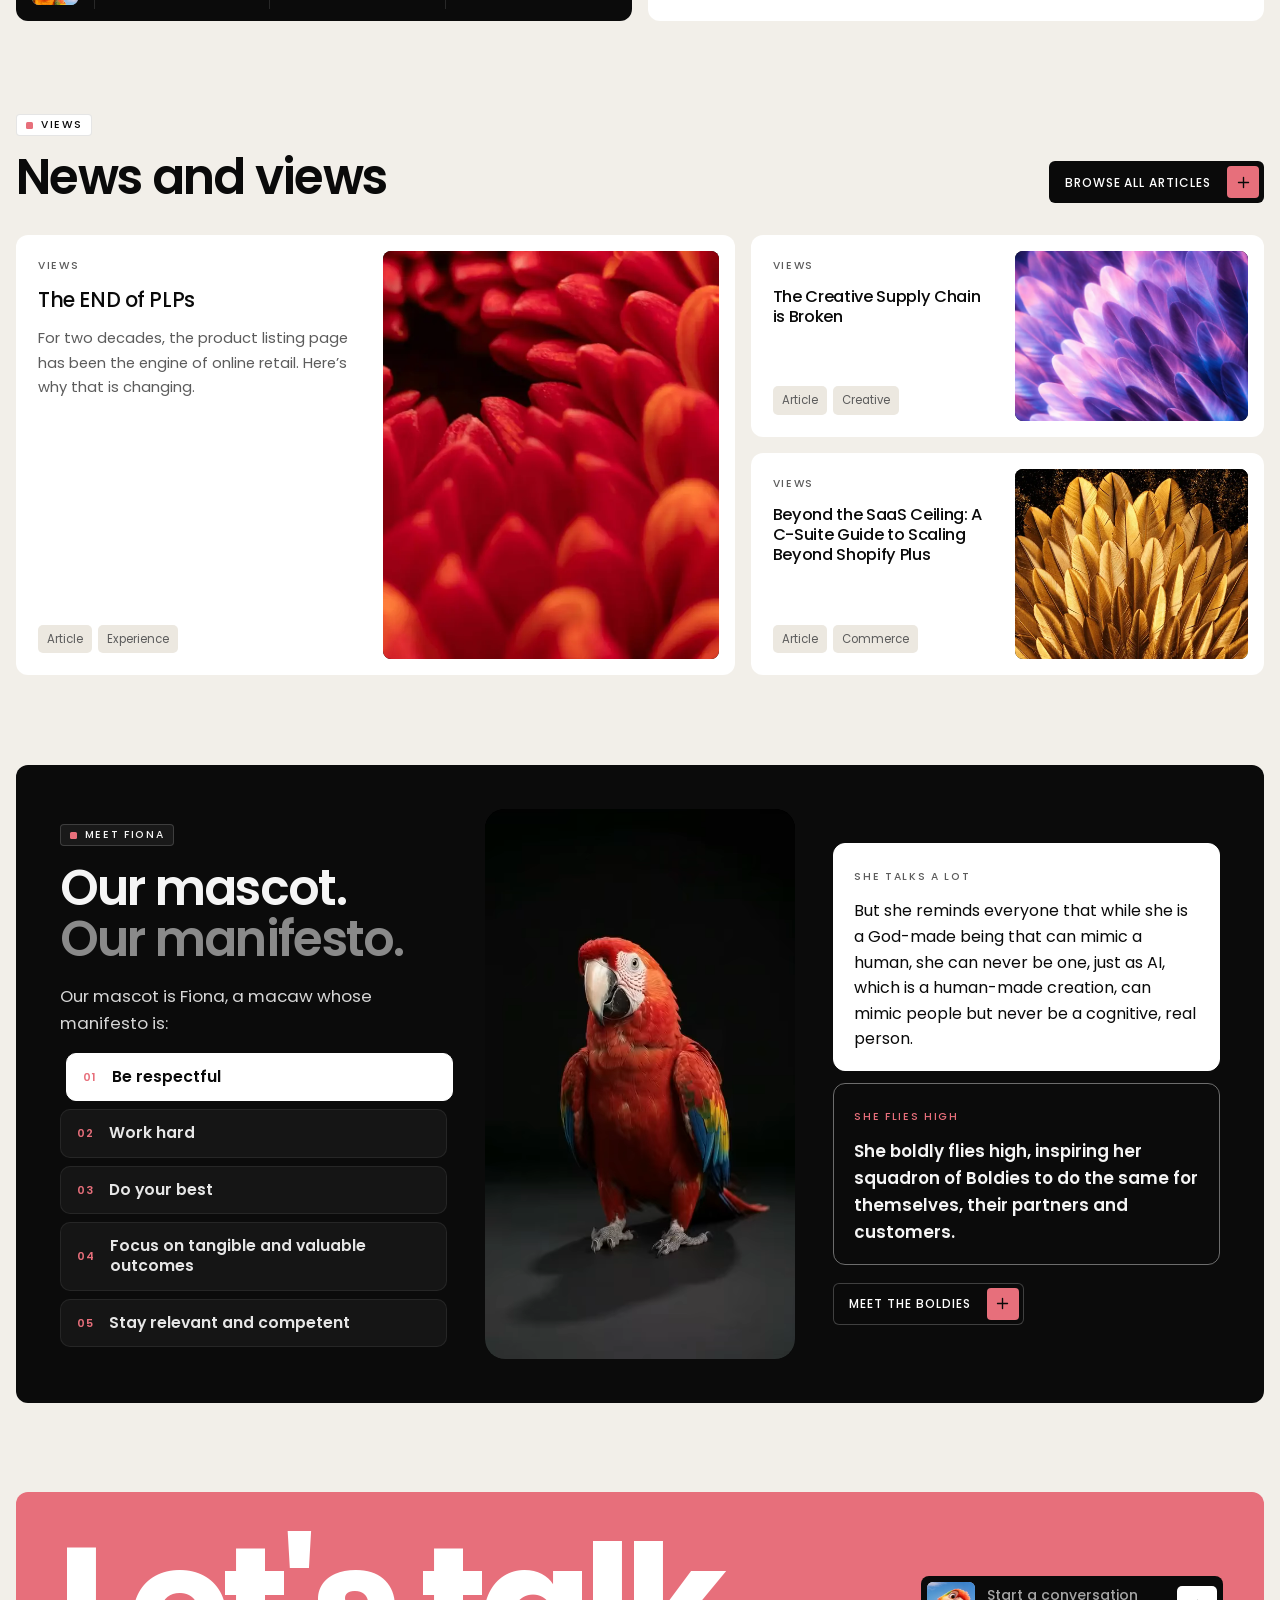
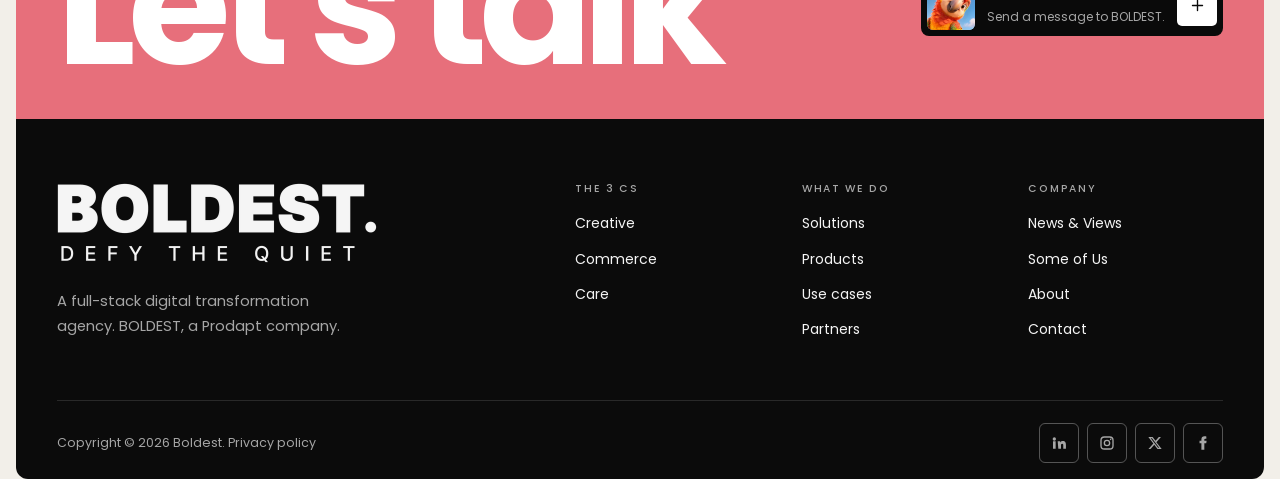
==== commit 5439a99e: "Update Cognitive Commerce heading text" ====
--- a/index.html
+++ b/index.html
@@ -707,7 +707,7 @@
 </div>
 <div aria-label="3 of 4: Cognitive Commerce" aria-roledescription="slide" class="bslide" role="group">
 <img alt="" data-img="pg_commerce" src="assets/img/pg_commerce.webp" style="object-position:50% 50%"/>
-<div class="bcopy"><h2 class="btitle" data-editable="source" data-key="h2_cognitive_commerce" data-path="/index.html"><span>Cognitive</span><b>Commerce</b></h2><p class="btext" data-editable="source" data-path="/index.html" data-key="p_where_intent_meets_action">Where intent meets action. We read what every customer wants, likes, needs and notices in real time, and turn it into revenue-driving moments across every touchpoint.</p><div class="bctas"><a class="btnx" href="#commerce">Explore Commerce<span class="ic"><svg aria-hidden="true"><use href="#i-plus"></use></svg></span></a></div></div>
+<div class="bcopy"><h2 class="btitle" data-editable="source" data-key="h2_cognitive_commerce" data-path="/index.html"><span>Cognitive tESTING</span><b>Commerce</b></h2><p class="btext" data-editable="source" data-path="/index.html" data-key="p_where_intent_meets_action">Where intent meets action. We read what every customer wants, likes, needs and notices in real time, and turn it into revenue-driving moments across every touchpoint.</p><div class="bctas"><a class="btnx" href="#commerce">Explore Commerce<span class="ic"><svg aria-hidden="true"><use href="#i-plus"></use></svg></span></a></div></div>
 </div>
 <div aria-label="4 of 4: Care experience" aria-roledescription="slide" class="bslide care-light" role="group">
 <img alt="" data-img="pg_care" src="assets/img/pg_care.webp" style="object-position:50% 50%"/>
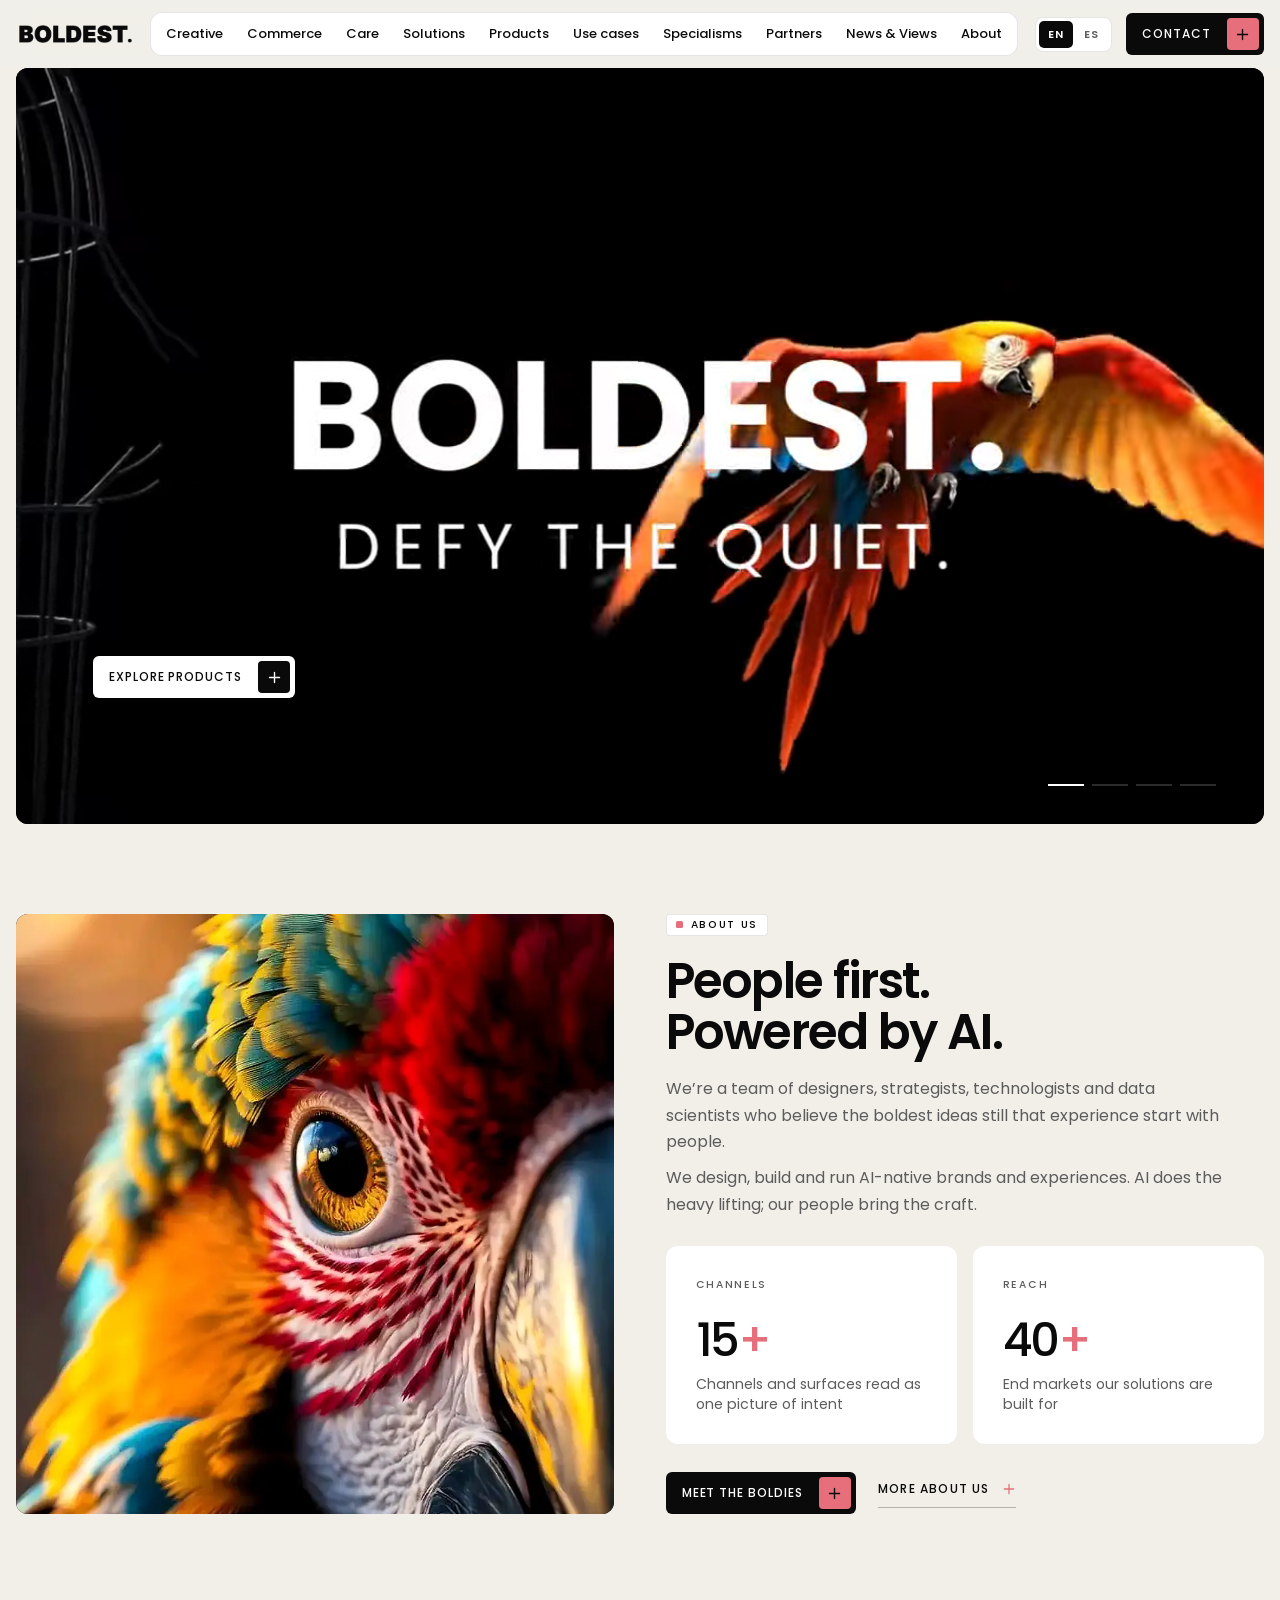
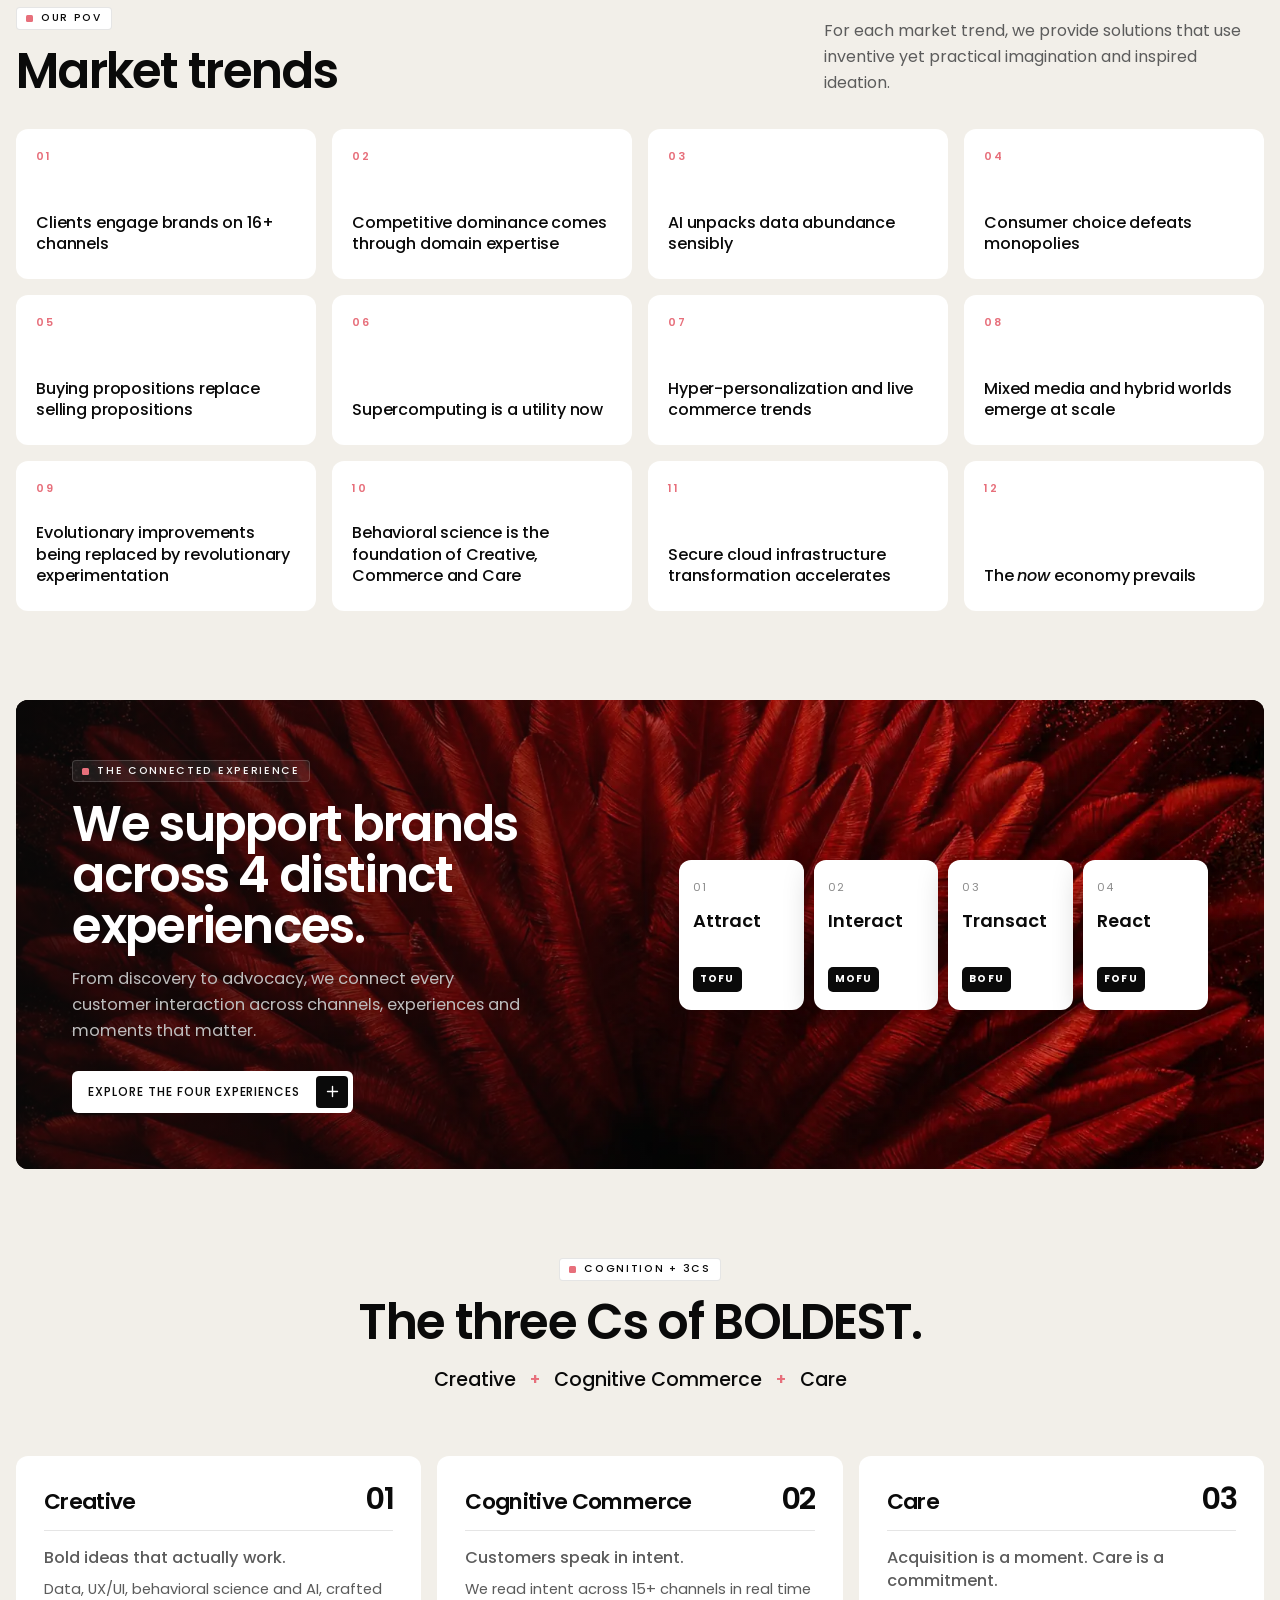
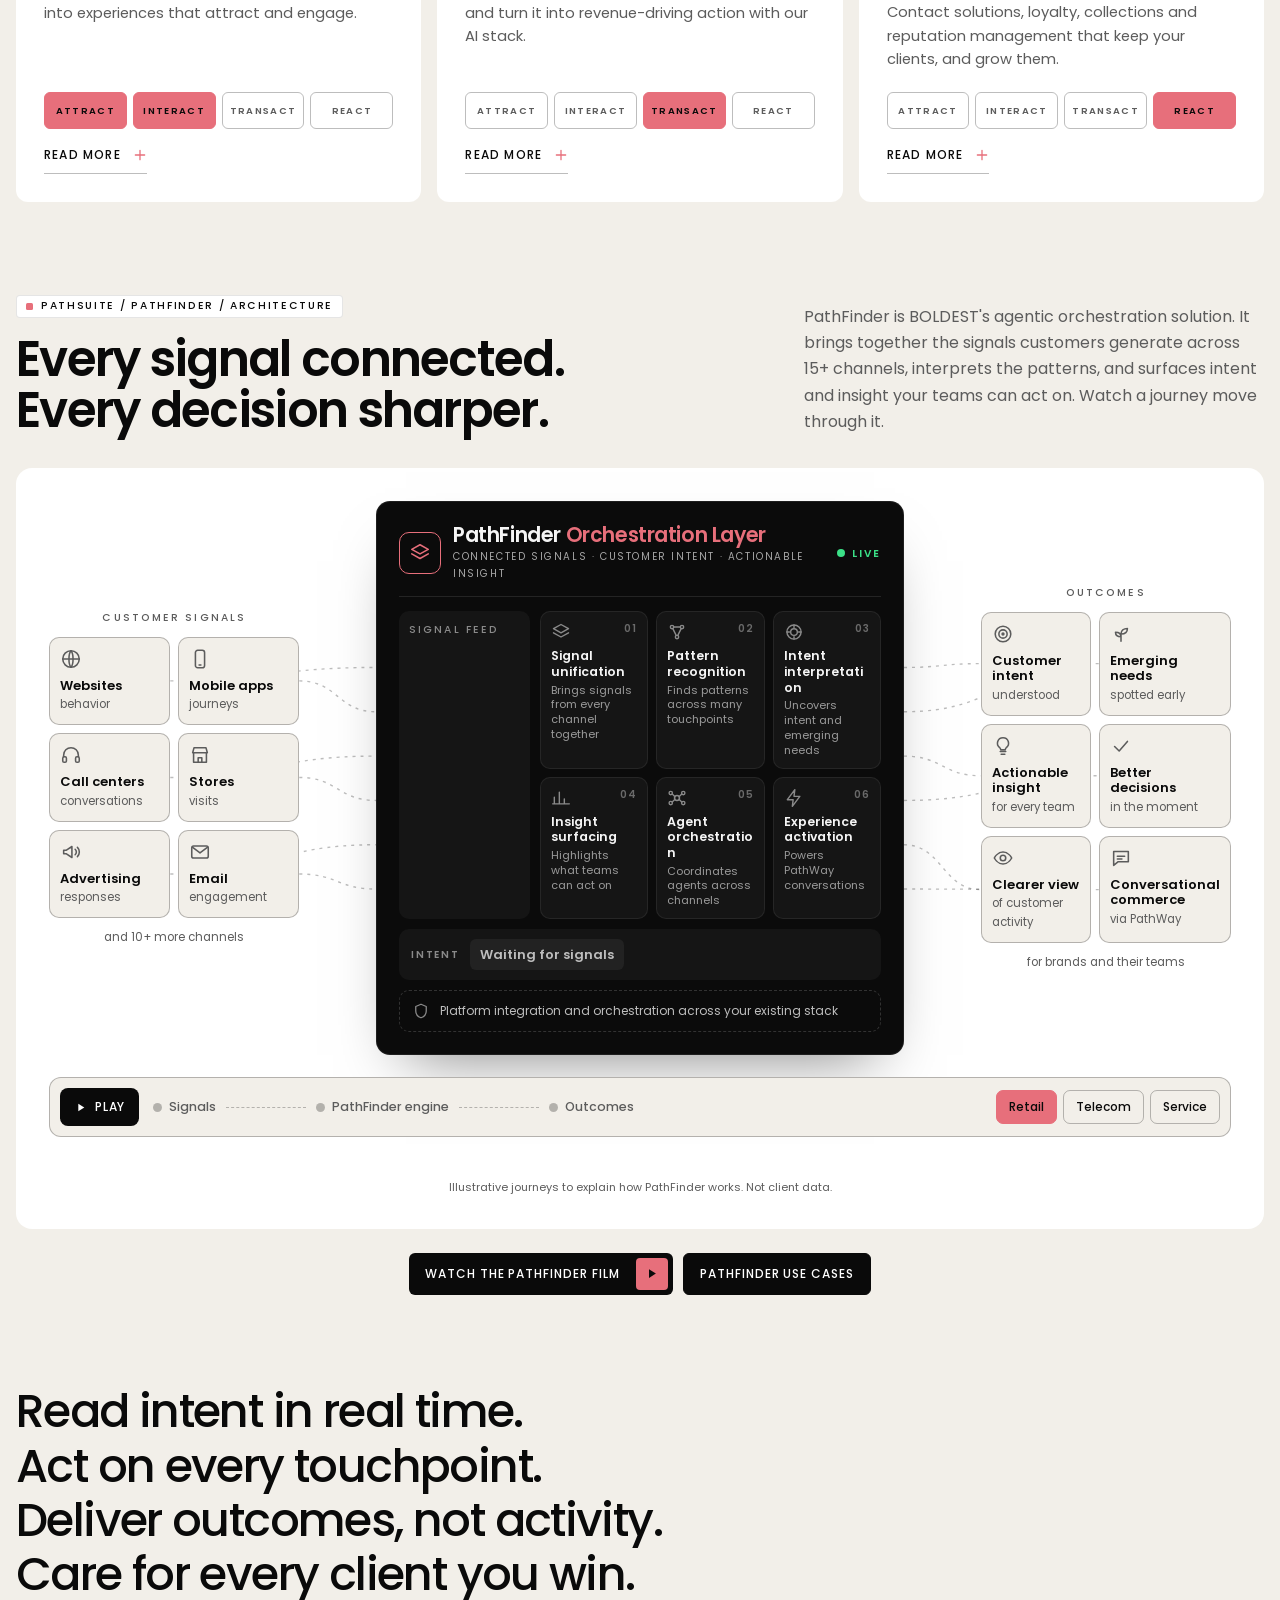
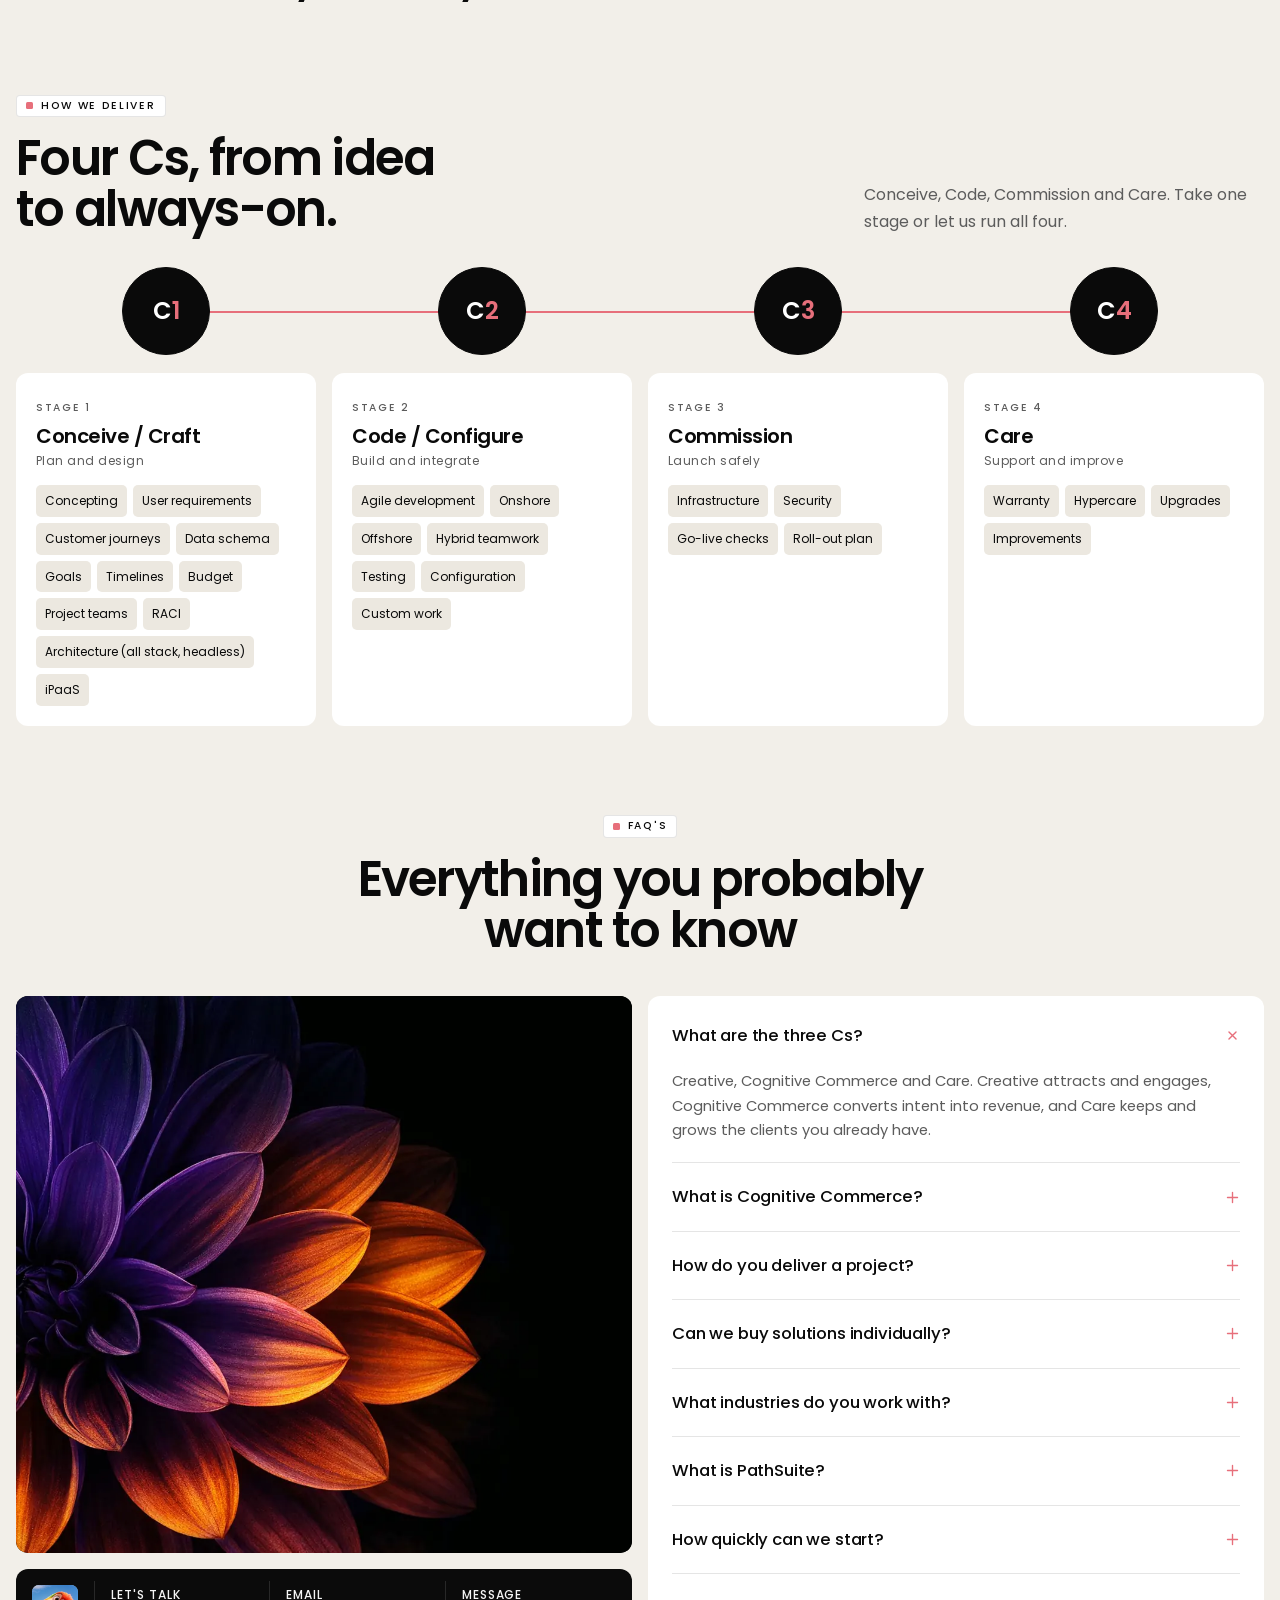
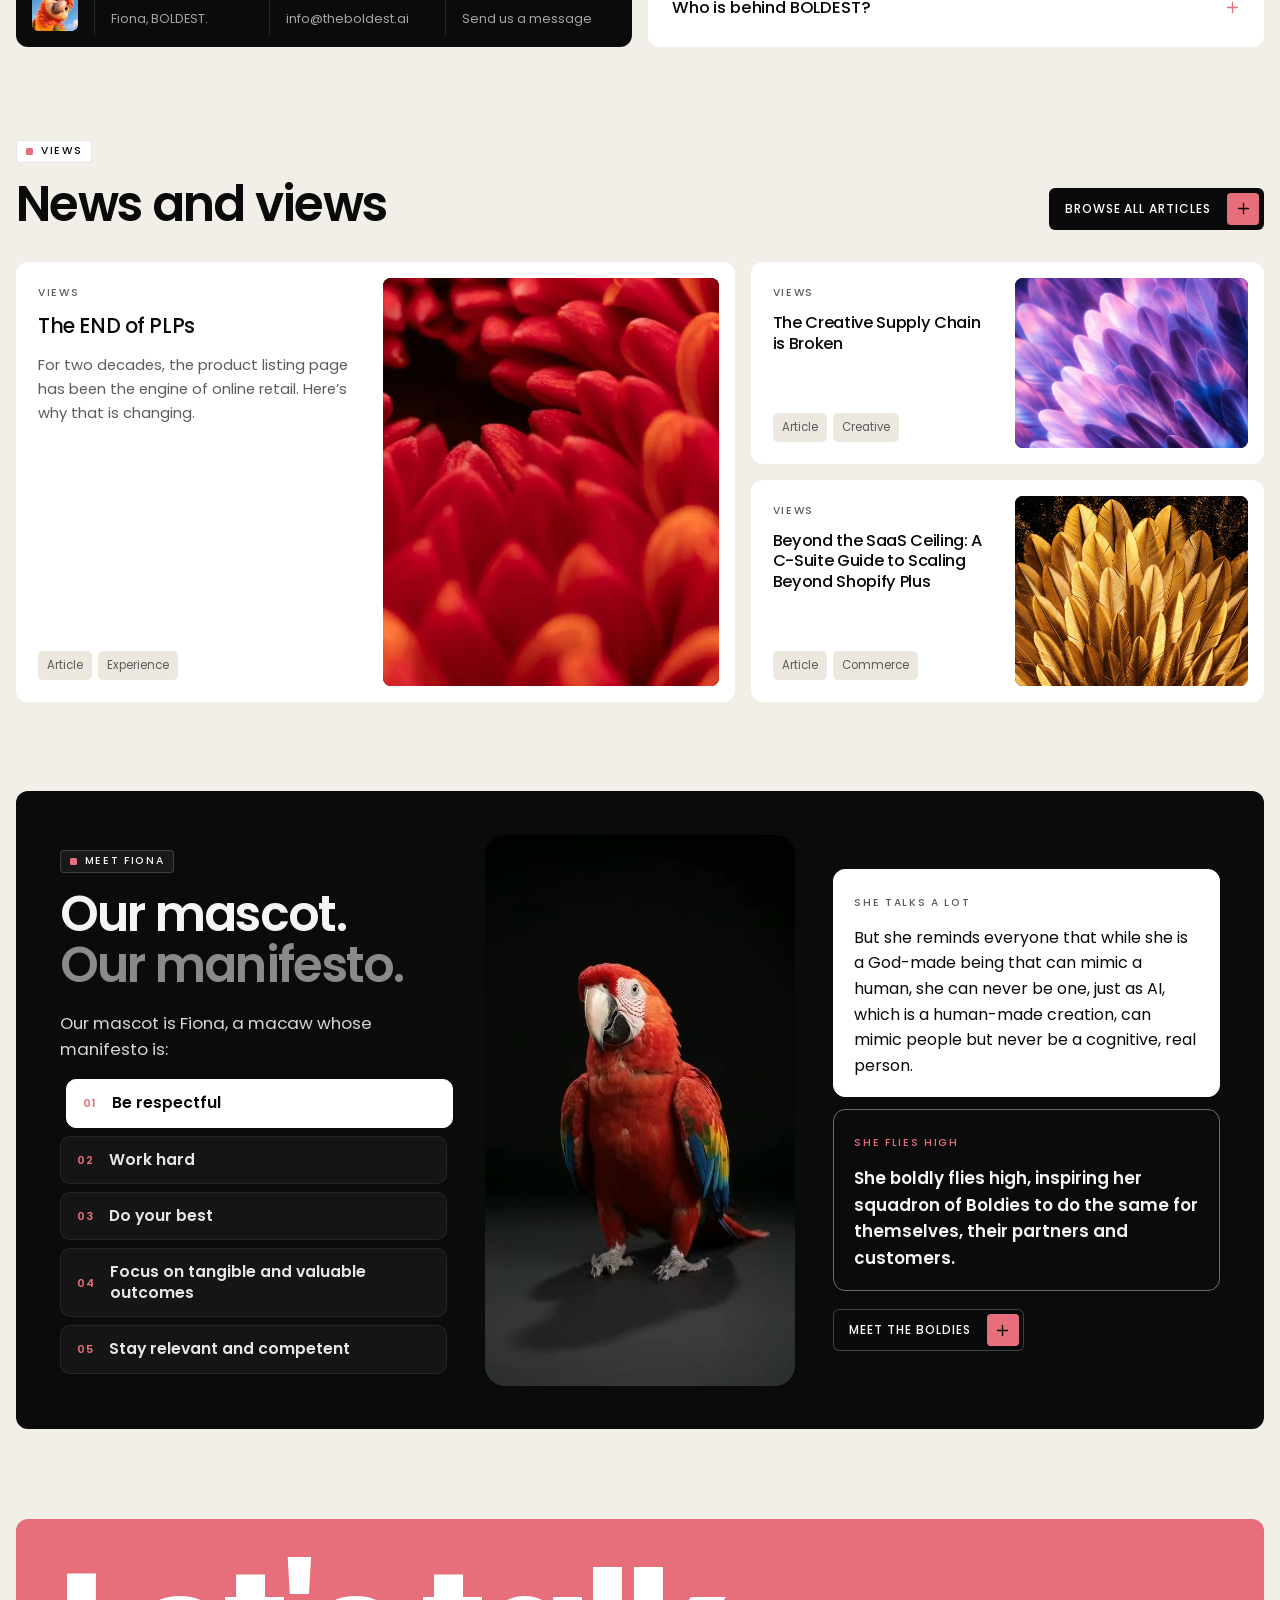
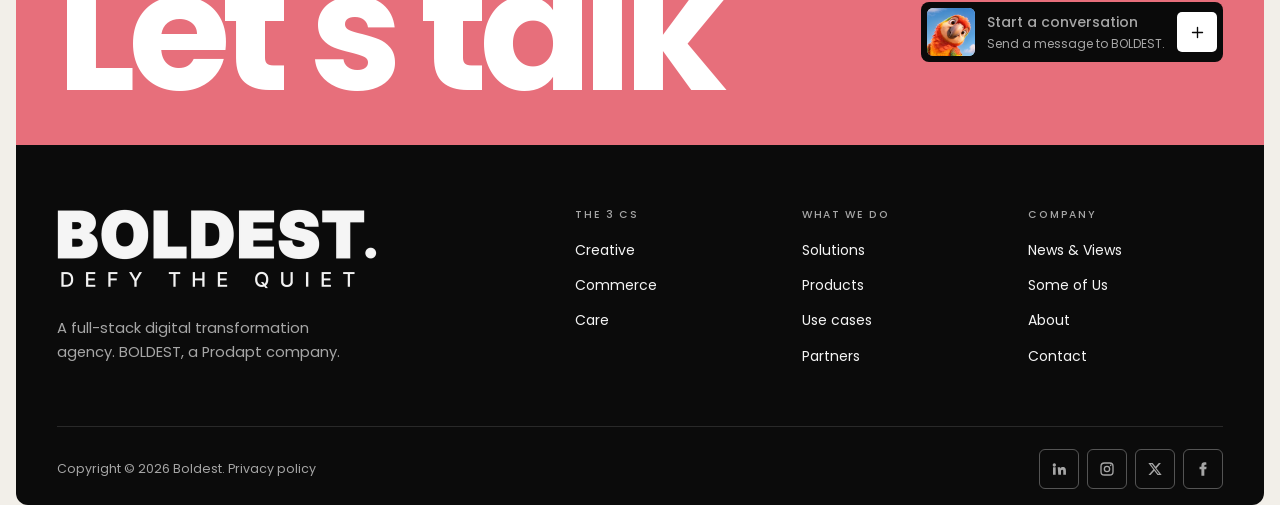
==== commit ad01eb39: "Update About Us team description" ====
--- a/index.html
+++ b/index.html
@@ -731,7 +731,7 @@
 <div class="about2-copy rv" style="--d:.08s">
 <span class="tag">About us</span>
 <h2 class="h2" data-editable="source" data-key="h2_people_first_powered_by" data-path="/index.html">People first.<br />Powered by AI.</h2>
-<p class="lede" style="margin:18px 0 10px" data-editable="source" data-path="/index.html" data-key="p_we_re_a_team">We’re a team of designers, strategists, technologists and data scientists who believe the boldest ideas still start with people.</p>
+<p class="lede" style="margin:18px 0 10px" data-editable="source" data-path="/index.html" data-key="p_we_re_a_team">We’re a team of designers, strategists, technologists and data scientists who believe the boldest ideas still that experience start with people.</p>
 <p class="muted" style="margin:0" data-editable="source" data-path="/index.html" data-key="p_we_design_build_and">We design, build and run AI-native brands and experiences. AI does the heavy lifting; our people bring the craft.</p>
 <div class="about2-stats">
 <div class="cardx"><span class="mono">Channels</span><strong><span data-count="15">15</span><em>+</em></strong><p data-editable="source" data-path="/index.html" data-key="p_channels_and_surfaces_read">Channels and surfaces read as one picture of intent</p></div>
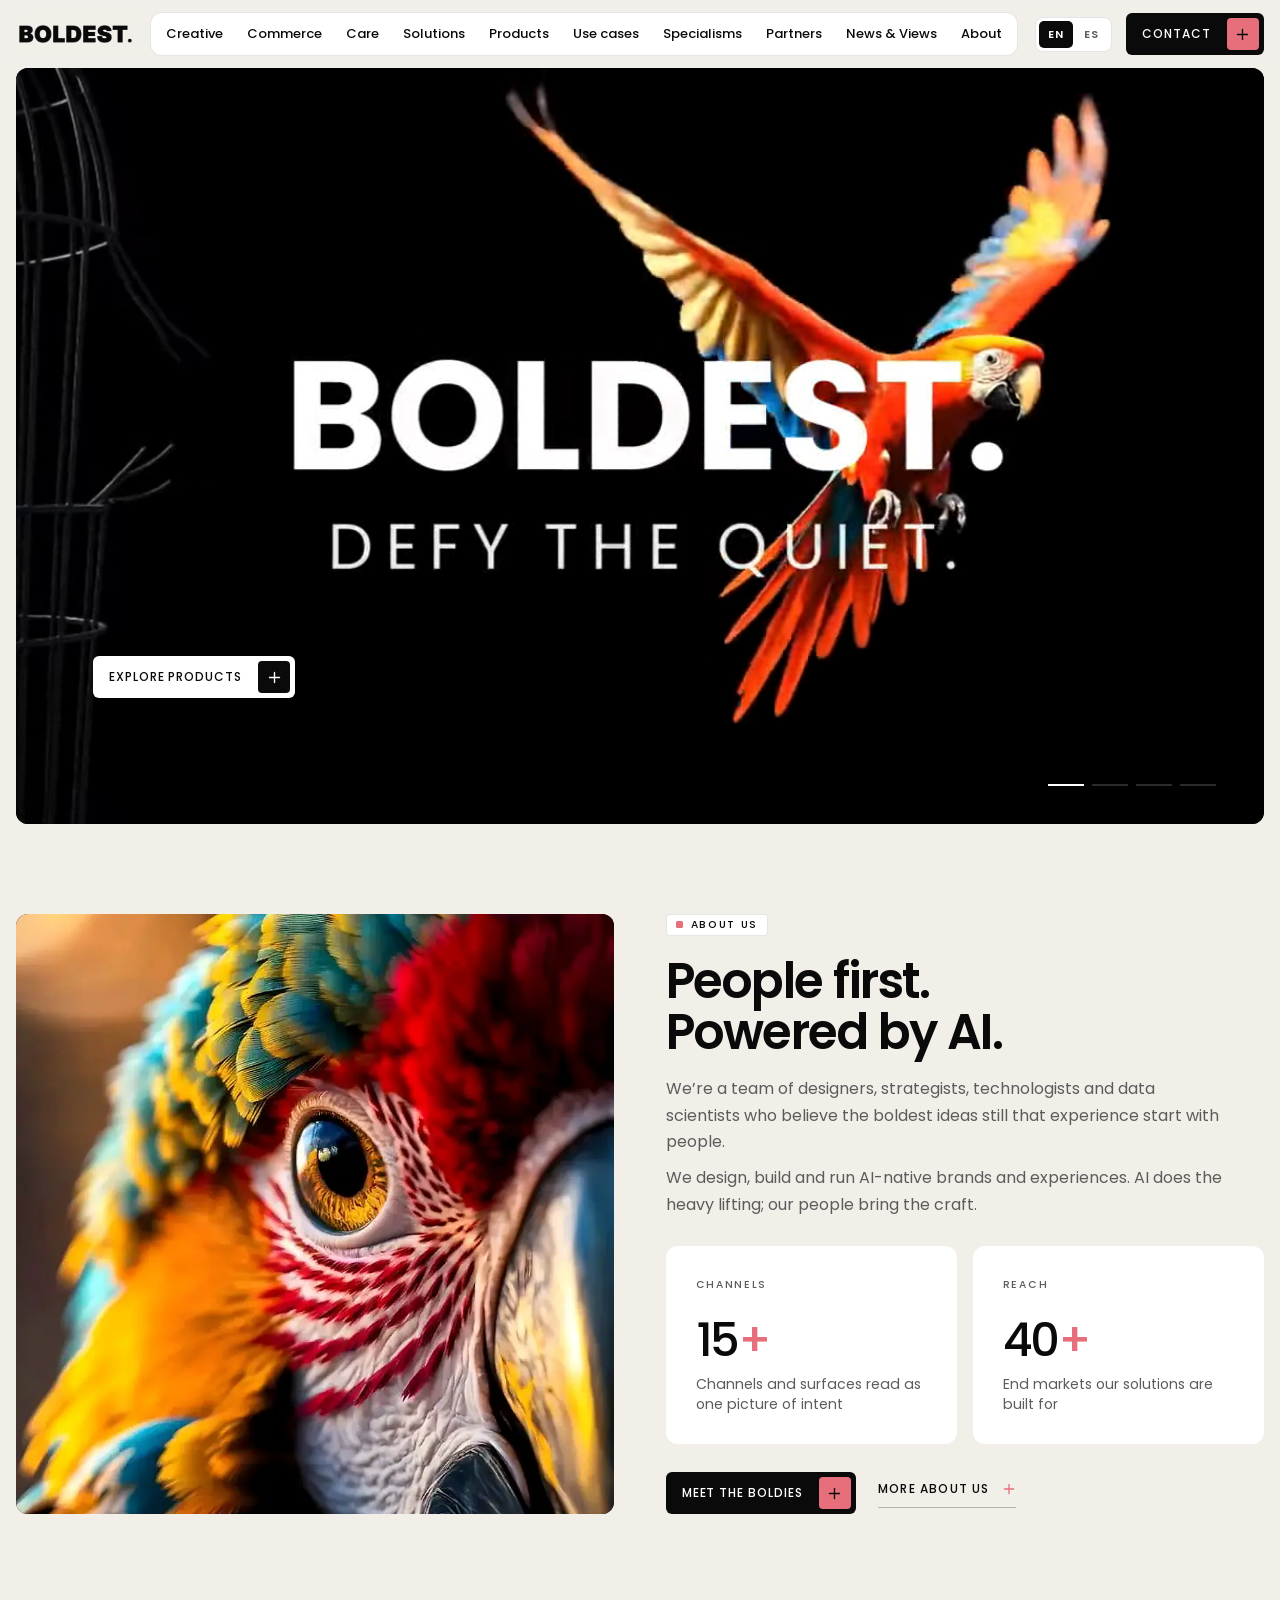
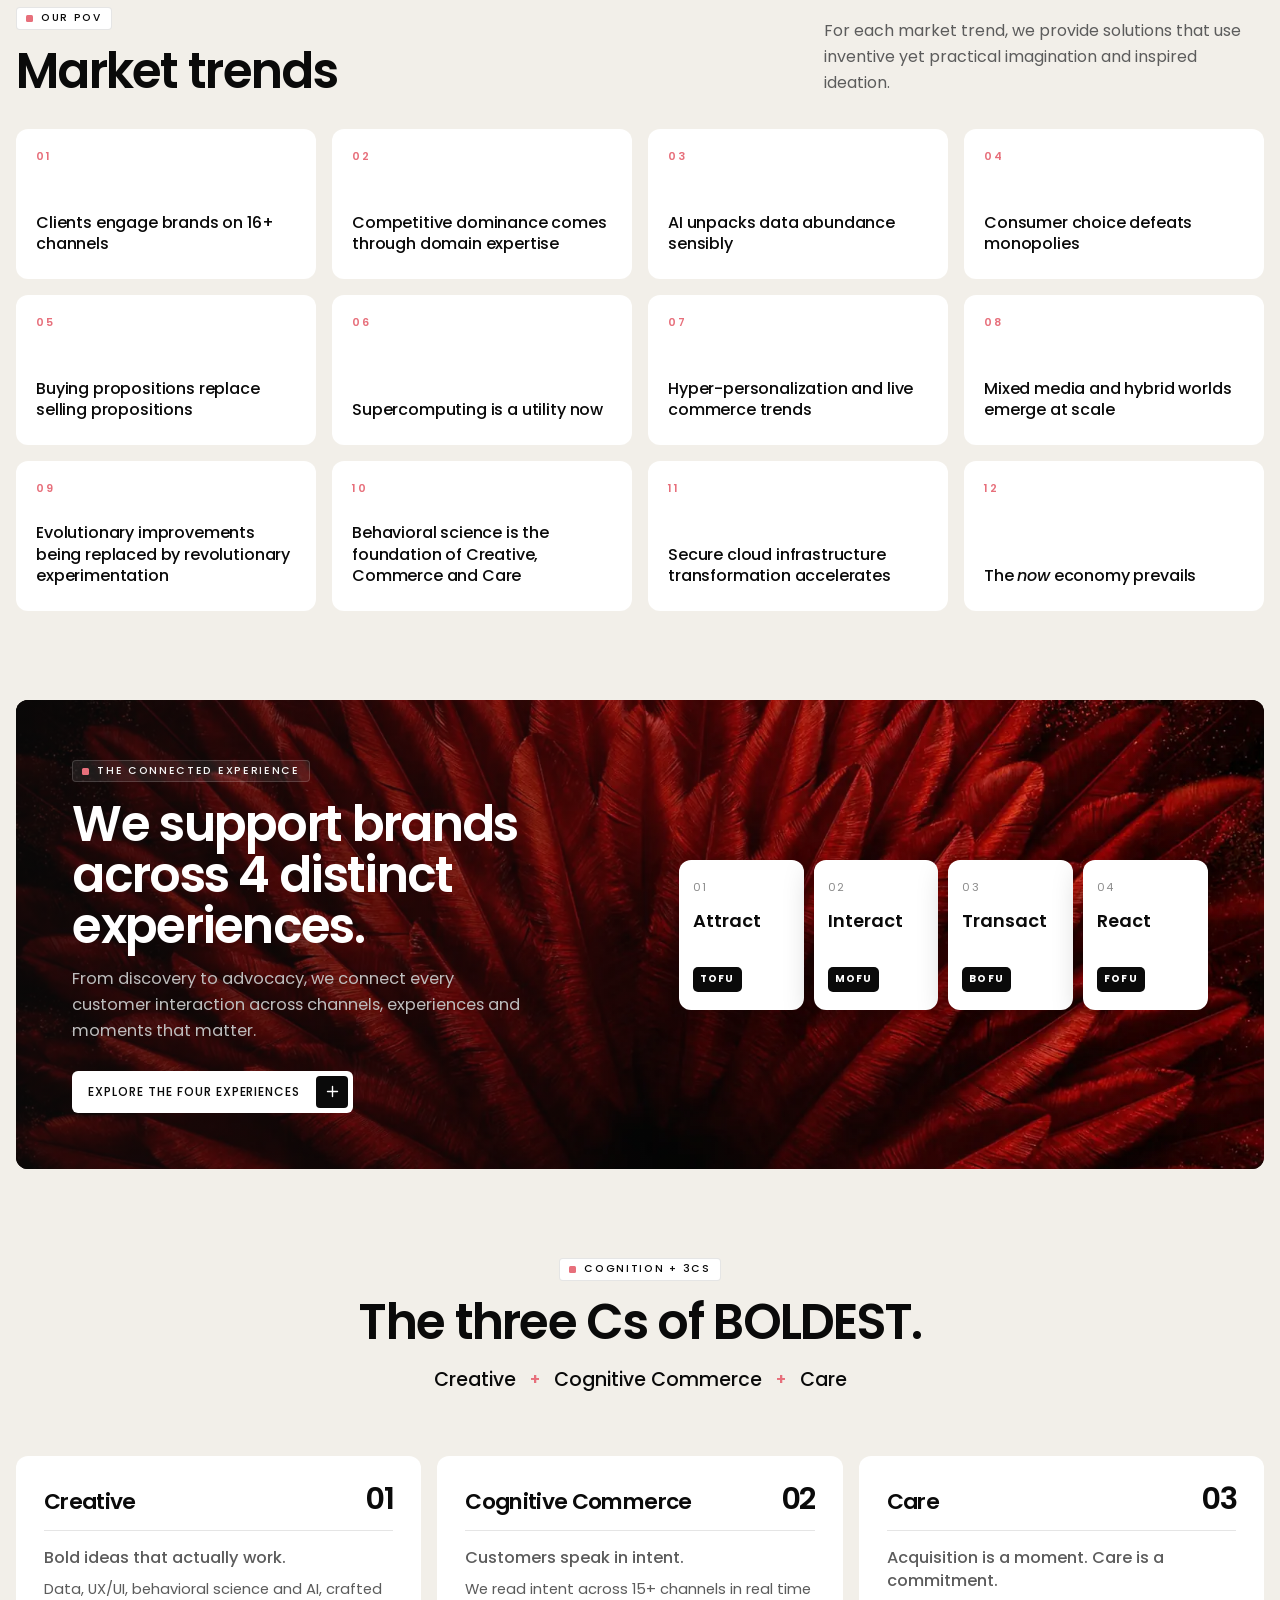
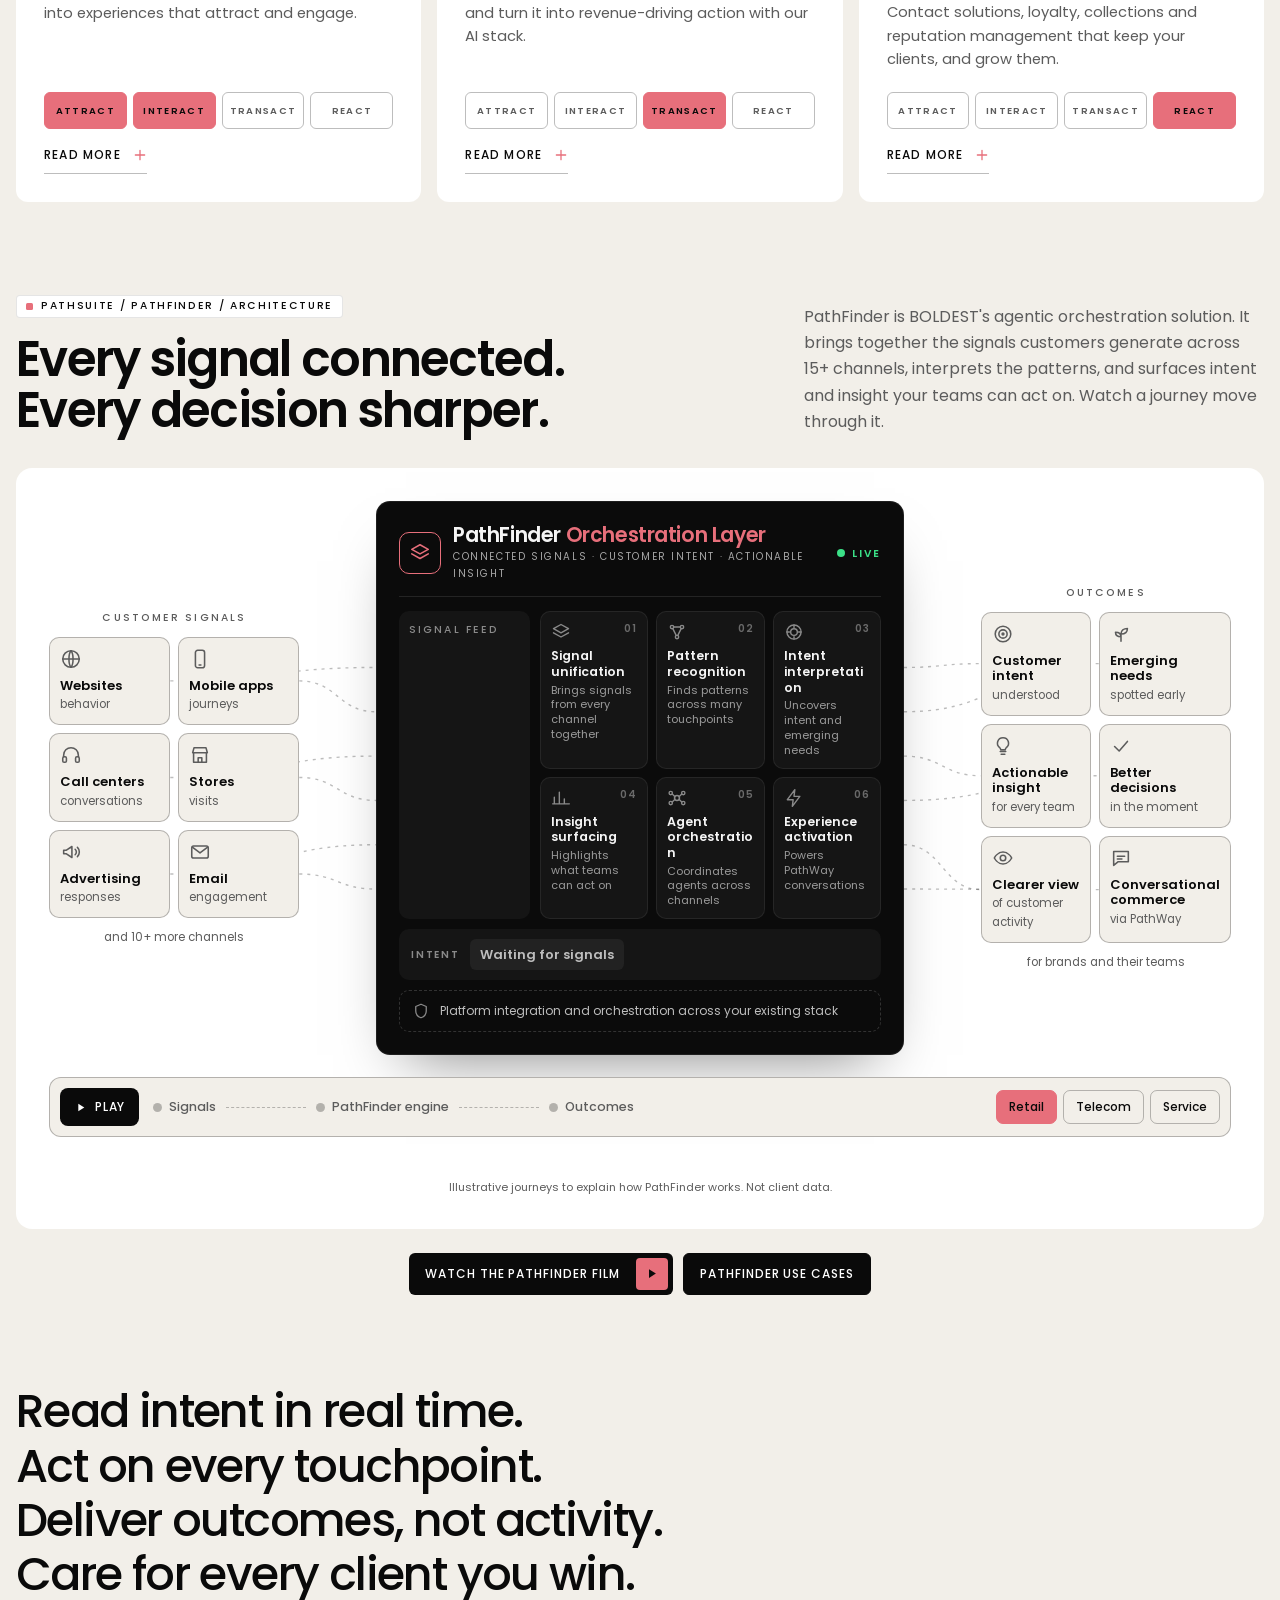
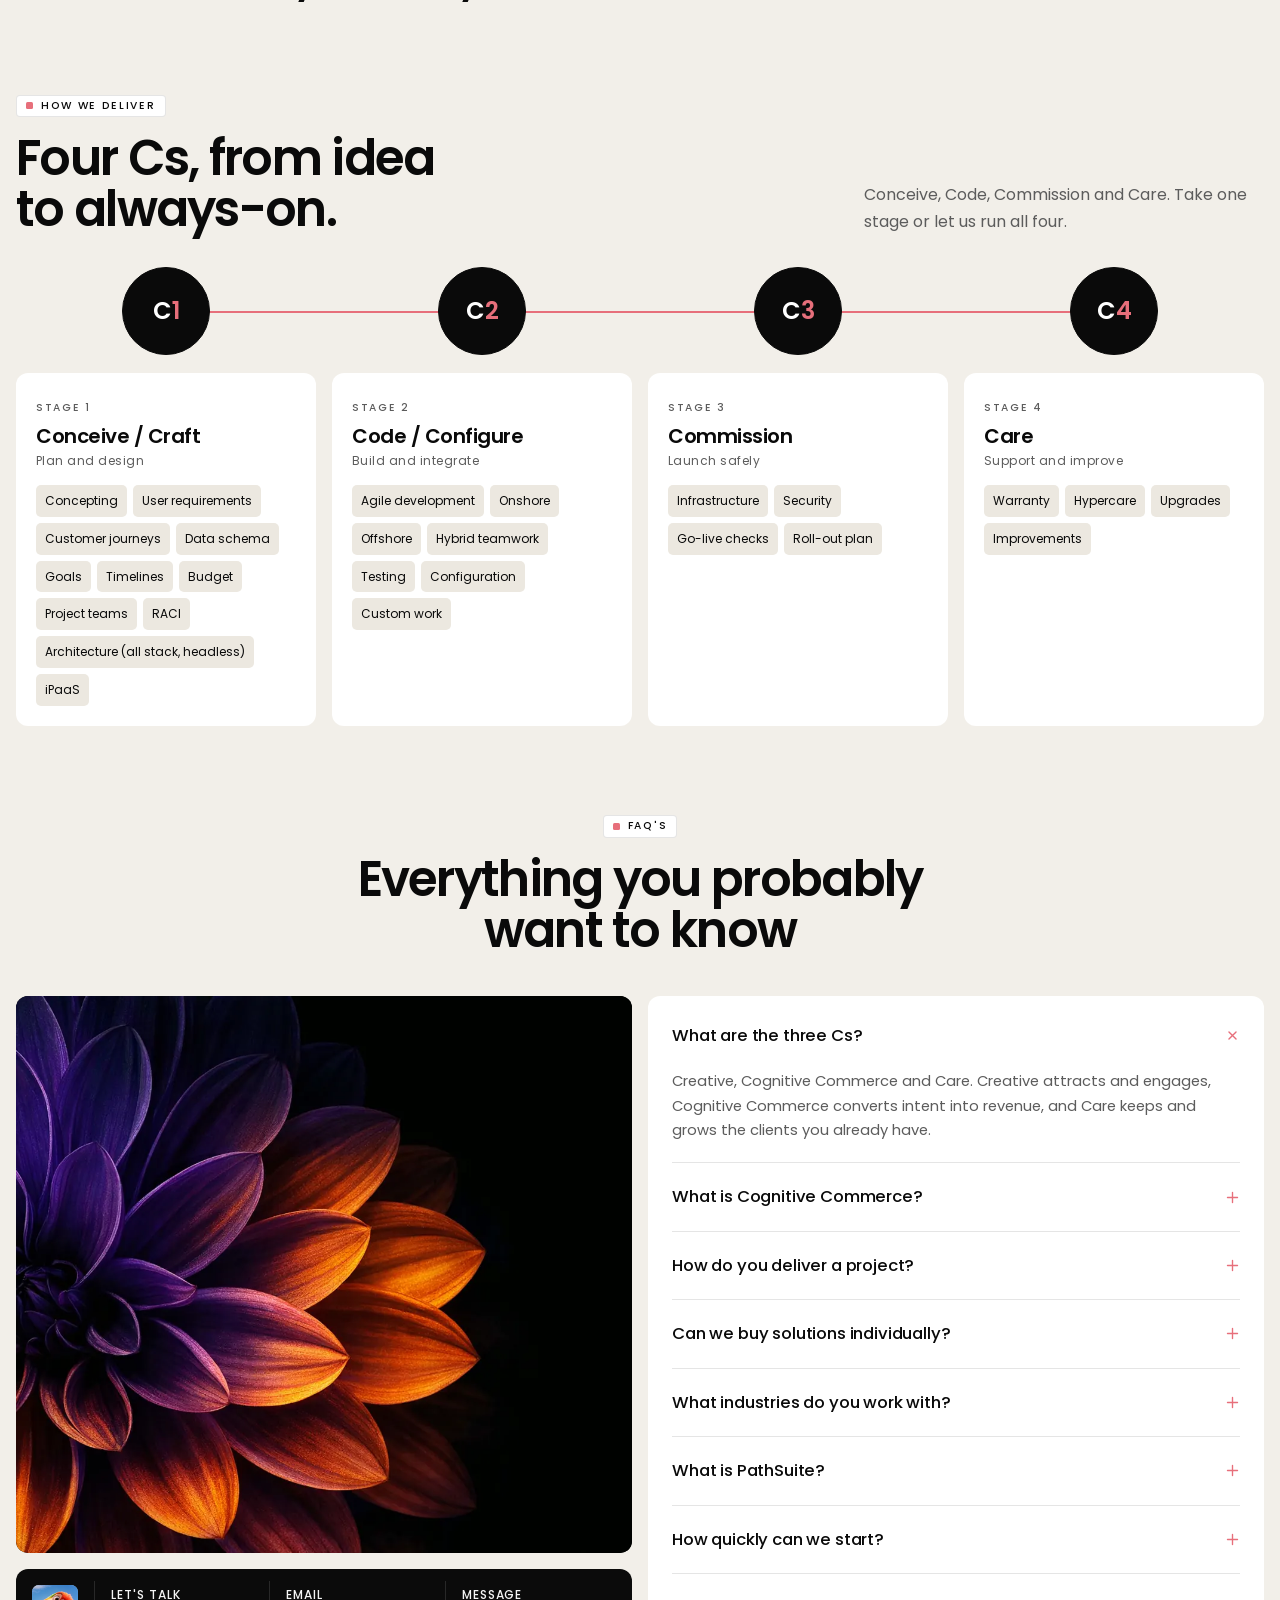
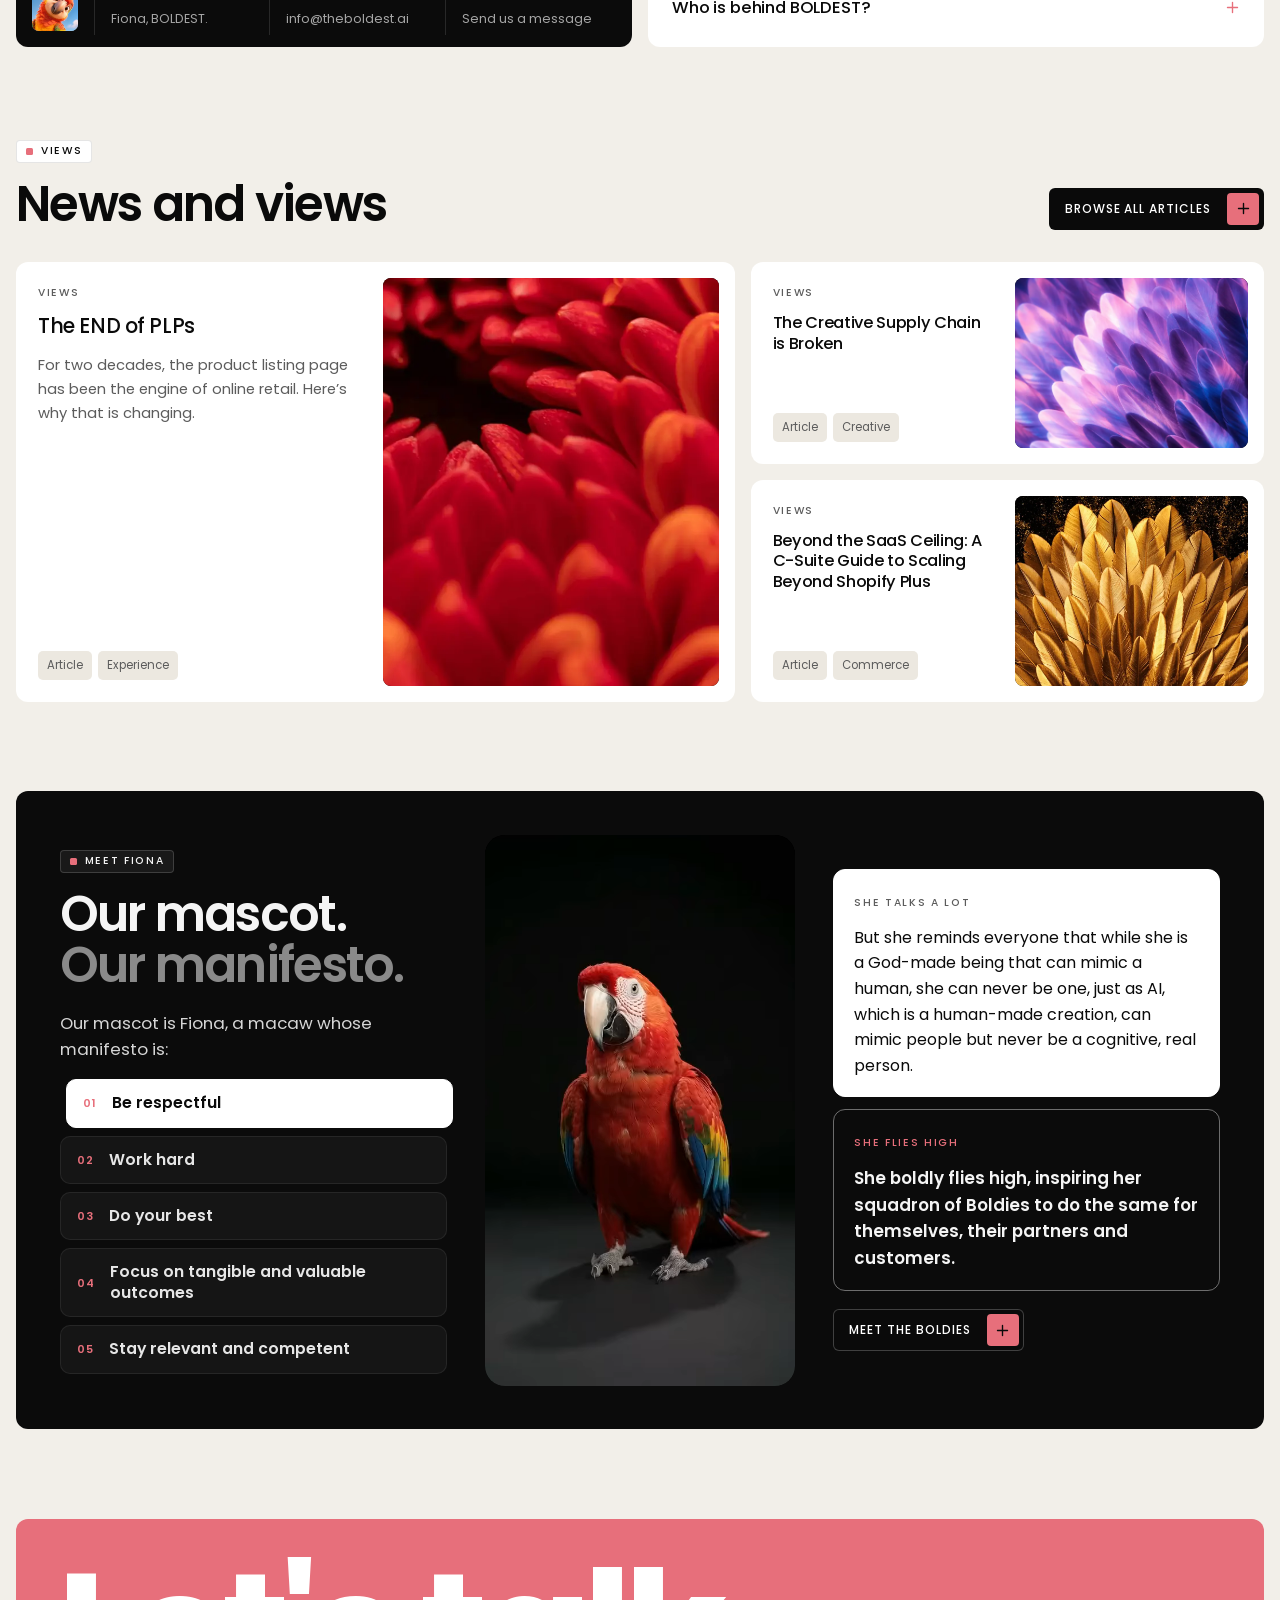
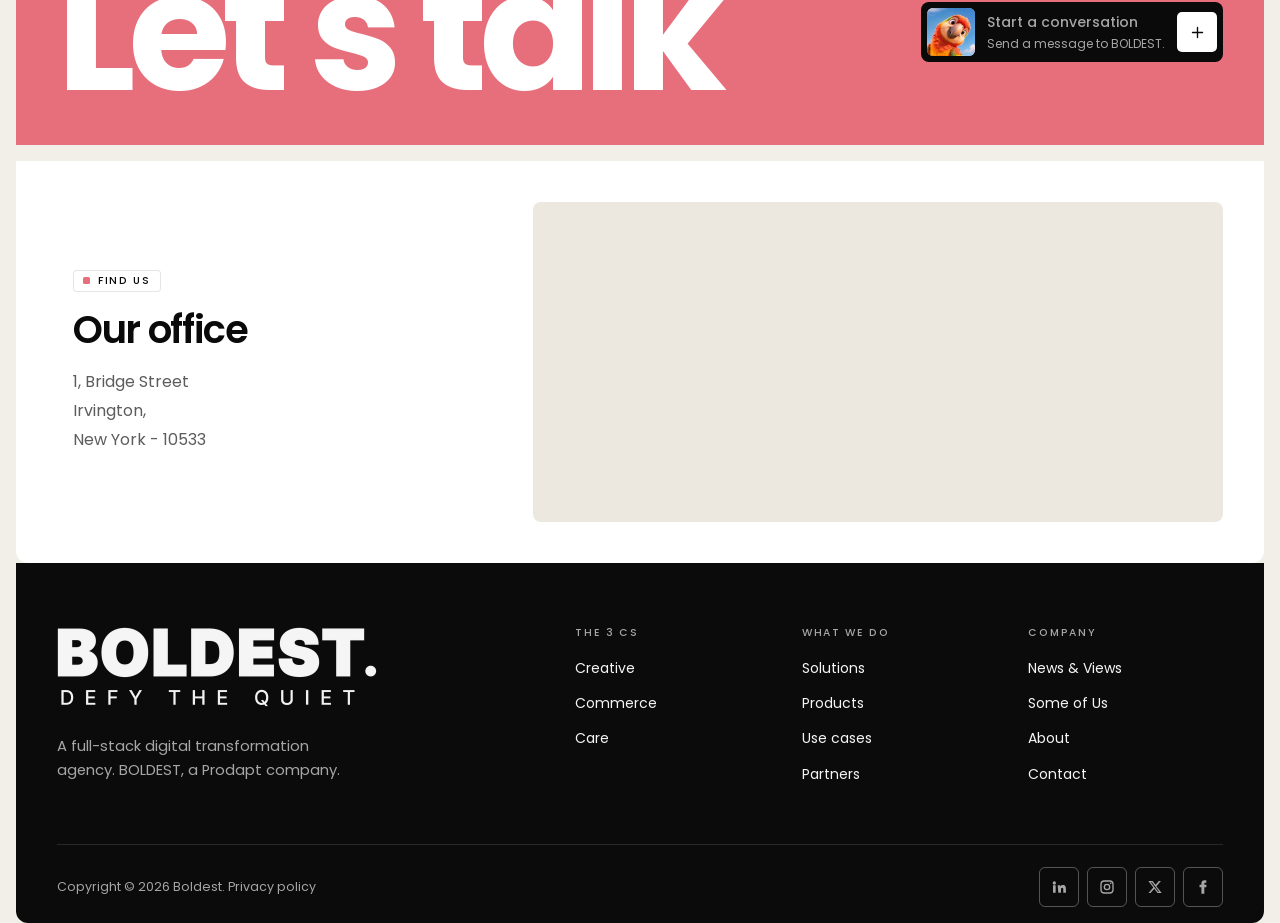
==== commit d90648a1: "Add office location and embedded map to the contact section" ====
--- a/index.html
+++ b/index.html
@@ -2018,6 +2018,10 @@
 </main>
 <div class="frame sec">
 <a class="talk" data-scroll="contact-form" href="#contact"><p class="talk-word" data-editable="source" data-path="/index.html" data-key="p_let_s_talk">Let's talk</p><span class="talk-card"><i style="background:#9CC8EE"><img alt="" src="assets/img/fiona_avatar.webp" style="object-position:50% 40%"/></i><span><strong>Start a conversation</strong><span>Send a message to BOLDEST.</span></span><span class="sq"><svg aria-hidden="true"><use href="#i-plus"></use></svg></span></span></a>
+<section class="location-panel sec-sm" id="location" aria-labelledby="location-title">
+<div class="location-copy"><span class="tag">Find us</span><h2 class="h2" id="location-title">Our office</h2><address>1, Bridge Street<br>Irvington,<br>New York - 10533</address></div>
+<div class="location-map"><iframe title="Map to 1 Bridge Street, Irvington, New York 10533" src="https://www.google.com/maps?q=1%20Bridge%20Street%2C%20Irvington%2C%20New%20York%2010533&output=embed" loading="lazy" referrerpolicy="no-referrer-when-downgrade" allowfullscreen></iframe></div>
+</section>
 <footer class="site-footer night">
 <div class="foot-grid">
 <div><a aria-label="BOLDEST. Home" class="foot-logo" href="#home"><img alt="BOLDEST. Defy the quiet" data-img="logotag_white" height="80" src="assets/img/470f22af41a0.gif" width="320"/></a><p data-editable="source" data-path="/index.html" data-key="p_a_full_stack_digital">A full-stack digital transformation agency. BOLDEST, a Prodapt company.</p></div>
--- a/css/main.css
+++ b/css/main.css
@@ -352,6 +352,13 @@
 .talk-card span{display:block;font-size:12px;color:#A6A6A6}
 .talk-card .sq{margin-left:auto;background:#fff;color:#0A0A0A;display:grid;place-items:center;width:40px;height:40px;flex:none}
 .talk-card .sq svg{display:block}
+.location-panel{display:grid;grid-template-columns:minmax(0,.8fr) minmax(0,1.2fr);gap:var(--gap);padding:var(--pad);background:var(--card);border-radius:0 0 var(--r) var(--r)}
+.location-copy{display:flex;flex-direction:column;align-items:flex-start;justify-content:center;gap:18px;padding:16px}
+.location-copy .h2{font-size:clamp(1.8rem,3vw,2.7rem)}
+.location-copy address{font-style:normal;font-size:1rem;line-height:1.8;color:var(--muted)}
+.location-map{min-height:320px;border-radius:8px;overflow:hidden;background:var(--card-2)}
+.location-map iframe{display:block;width:100%;height:100%;min-height:320px;border:0}
+@media (max-width:760px){.location-panel{grid-template-columns:1fr}.location-copy{padding:0 0 8px}.location-map,.location-map iframe{min-height:280px}}
 .site-footer{border-radius:0 0 var(--r) var(--r);padding:clamp(40px,5vw,72px) var(--pad) 28px;margin-bottom:var(--gap)}
 .foot-grid{display:grid;grid-template-columns:minmax(0,5fr) repeat(3,minmax(0,2fr));gap:32px}
 .foot-mark{display:block;width:clamp(220px,26vw,340px);aspect-ratio:640/160;background:#F5F5F5;-webkit-mask:var(--logotag) left center/contain no-repeat;mask:var(--logotag) left center/contain no-repeat;margin:0 0 18px}
